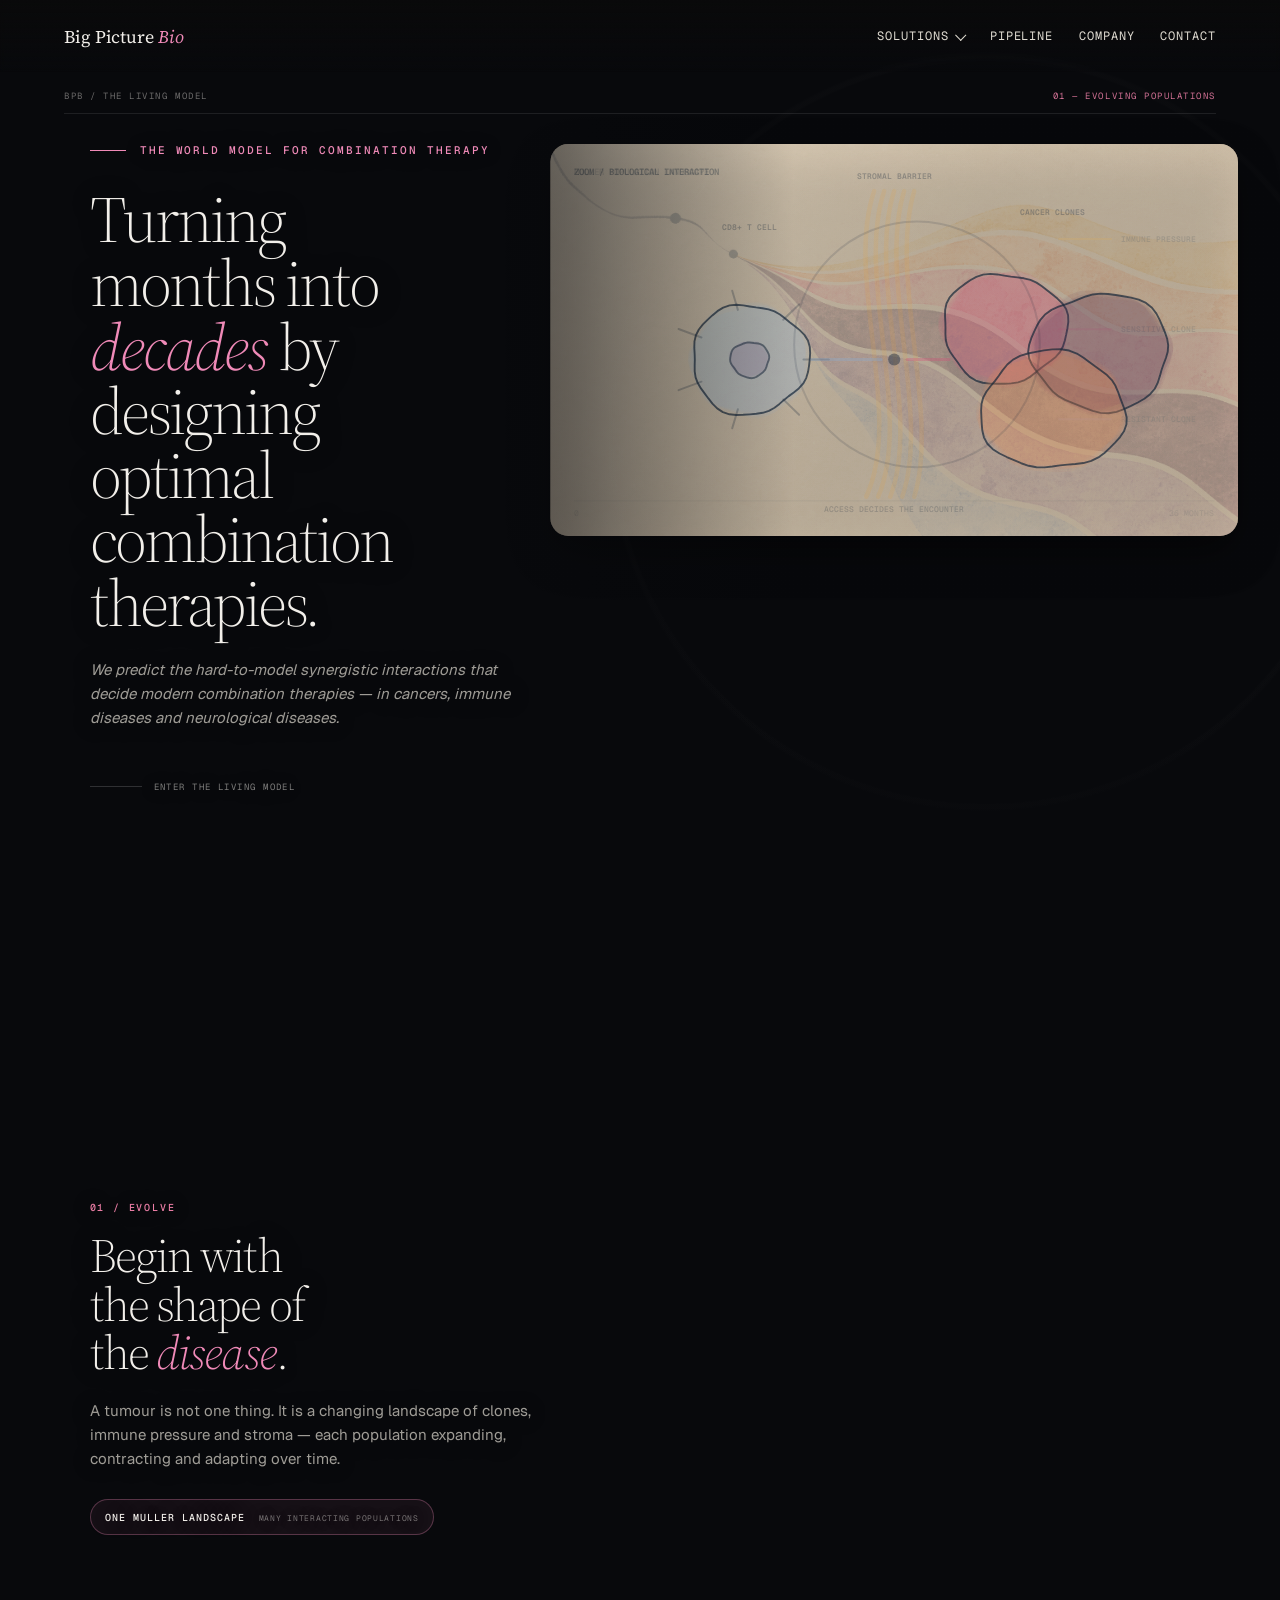
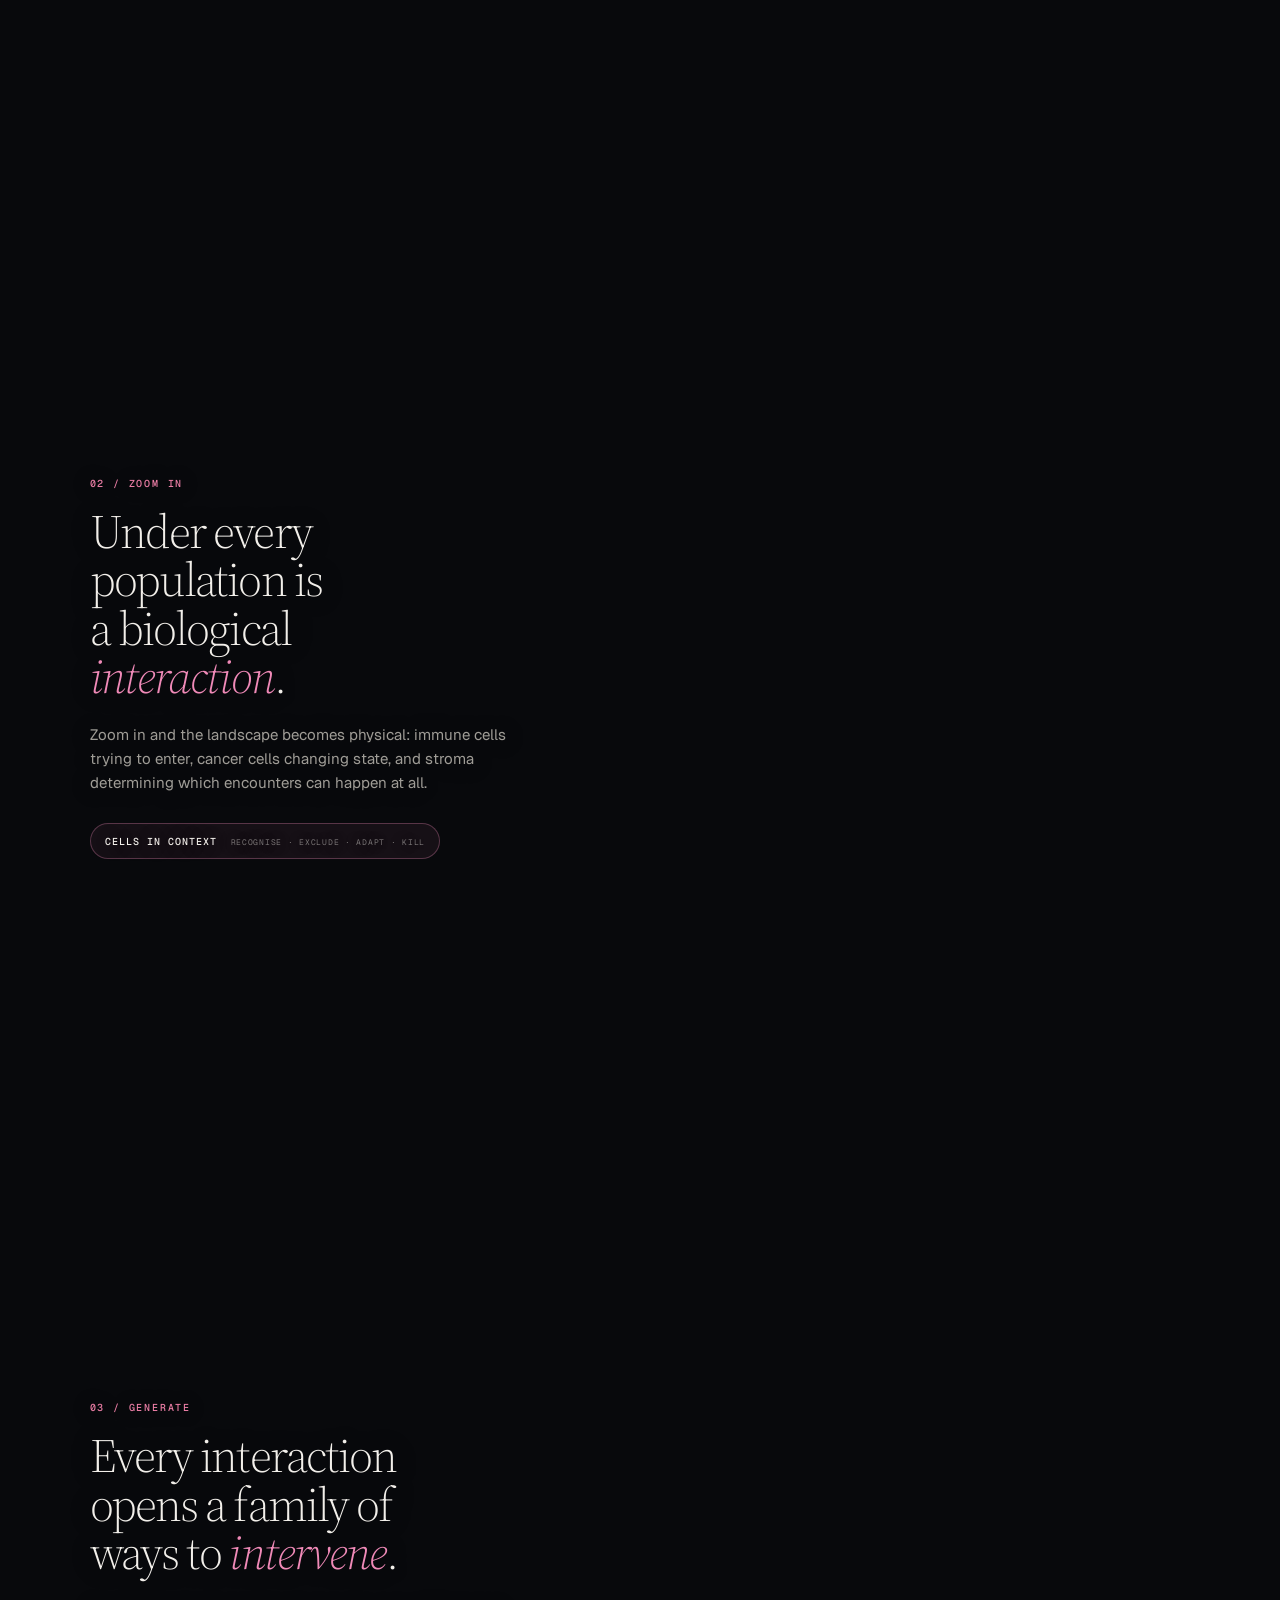
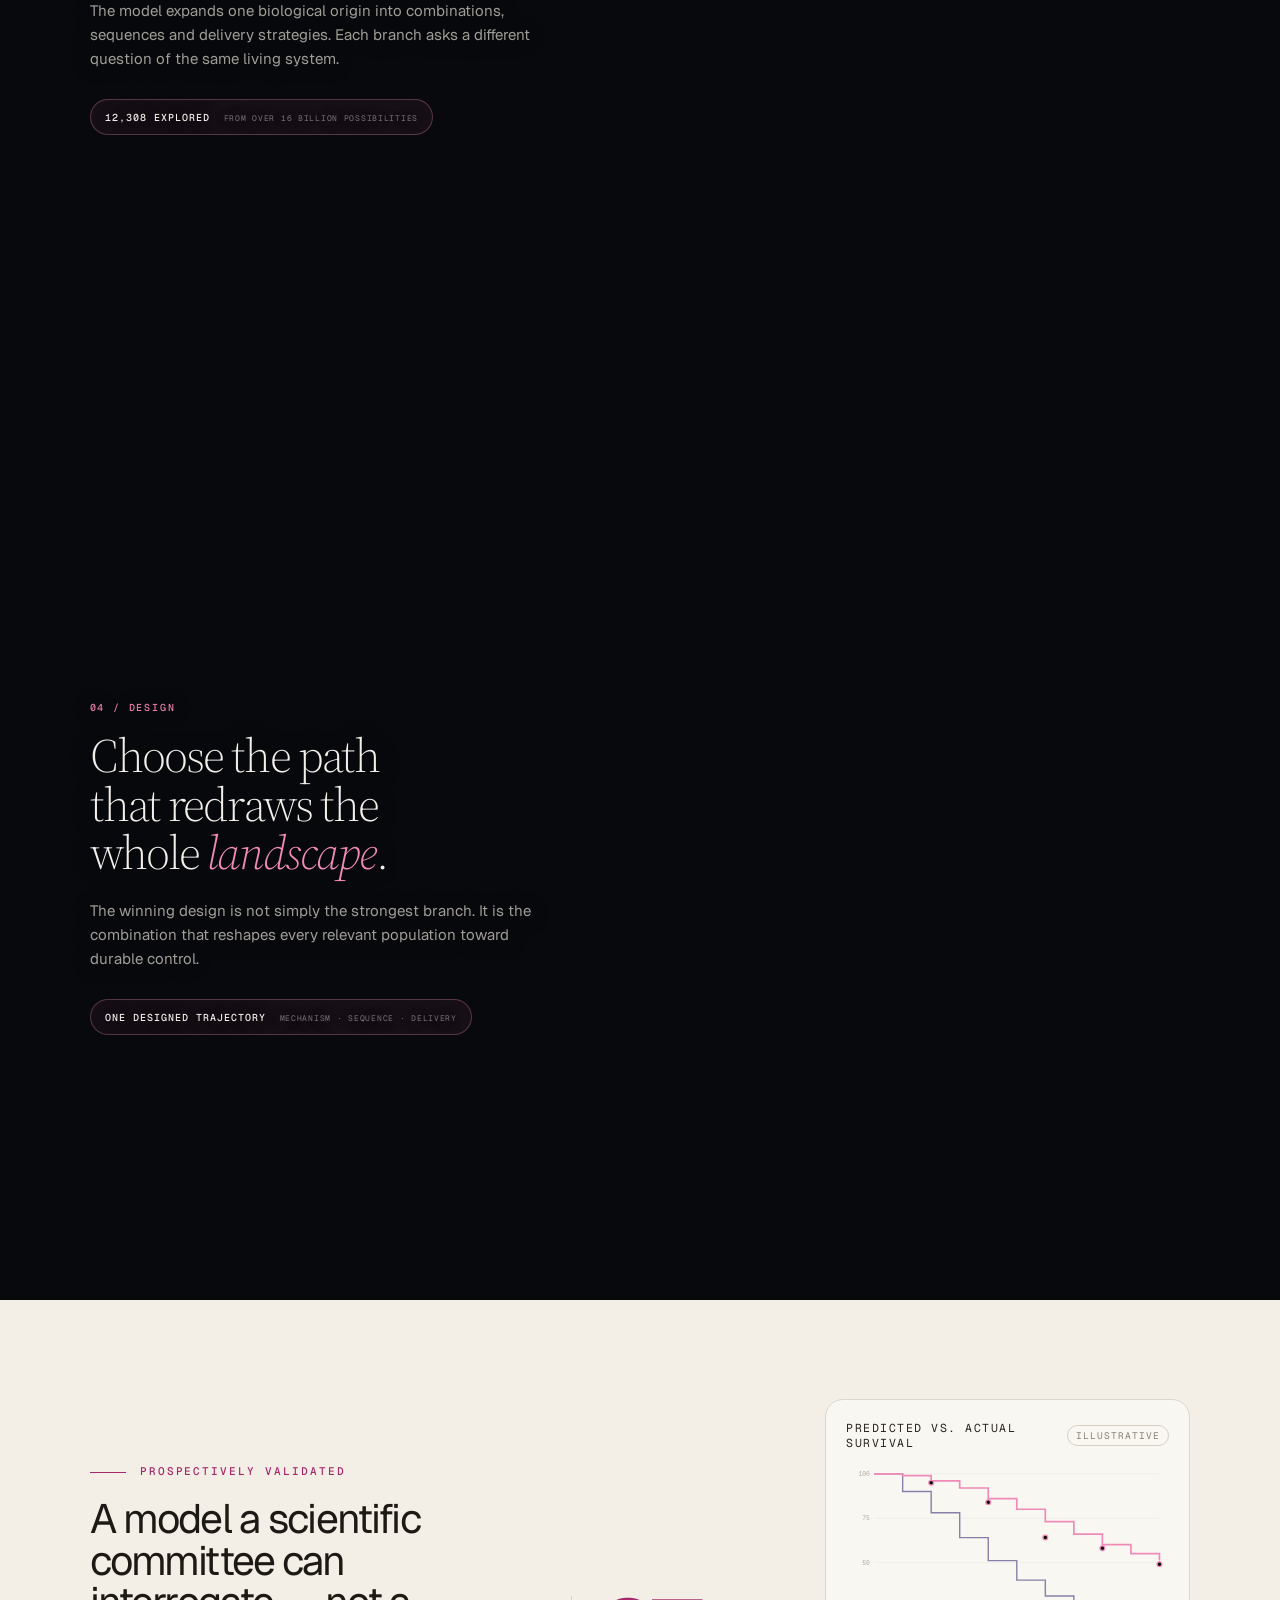
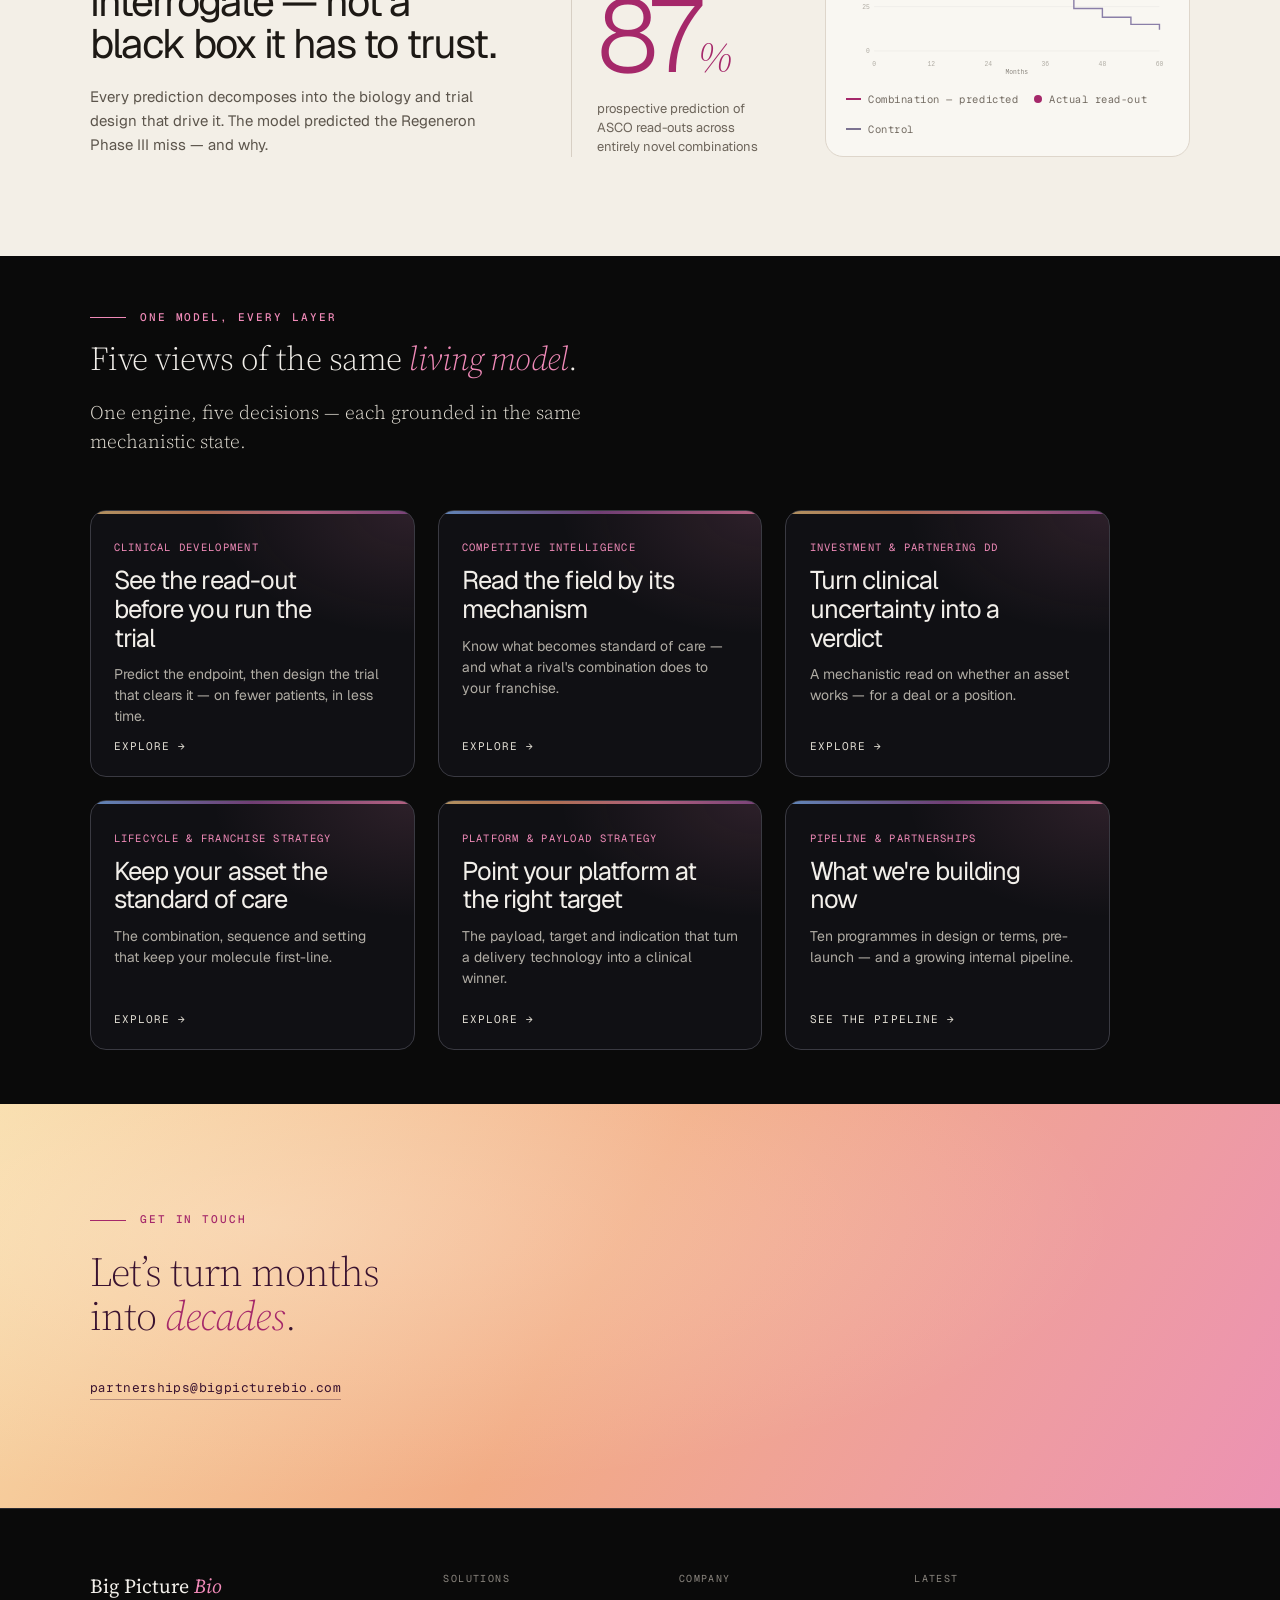
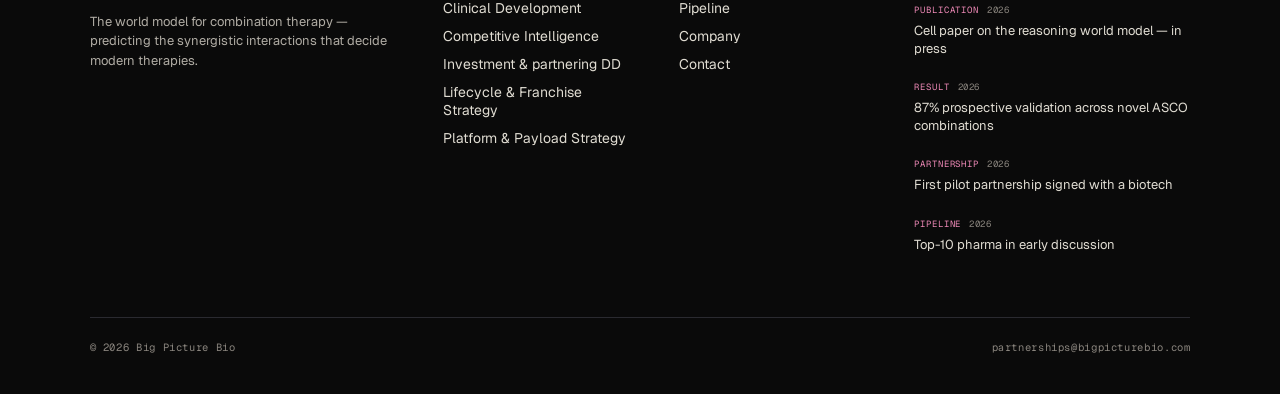
==== index.html @ deff273e "Reframe homepage as illustrated Muller folio" ====
<!DOCTYPE html>
<html lang="en">
<head>
<meta charset="utf-8">
<meta name="viewport" content="width=device-width, initial-scale=1">
<title>Big Picture Bio — The world model for combination therapy</title>
<meta name="description" content="Big Picture Bio predicts the hard-to-model synergistic interactions that decide modern combination therapies — in cancers, immune diseases and neurological diseases.">
<link rel="icon" href="/img/favicon-48.png" sizes="48x48">
<link rel="preconnect" href="https://fonts.googleapis.com">
<link rel="preconnect" href="https://fonts.gstatic.com" crossorigin>
<link href="https://fonts.googleapis.com/css2?family=Geist:wght@300..700&amp;family=Geist+Mono:wght@400..600&amp;family=Source+Serif+4:ital,opsz,wght@0,8..60,300..700;1,8..60,300..700&amp;display=swap" rel="stylesheet">
<link rel="stylesheet" href="/assets/site.css">
</head>
<body class="home-page">
<div id="site-nav"></div>

<!-- ============ THE LIVING MODEL — one continuous scroll sequence ============ -->
<main>
  <section class="model-story" id="model-story" aria-label="How the Big Picture Bio model designs a combination therapy">
    <div class="model-stage">
      <div class="model-visual">
        <canvas class="model-canvas" id="model-canvas" aria-hidden="true"></canvas>
        <div class="model-wash" aria-hidden="true"></div>
        <div class="model-hud" aria-hidden="true">
          <div class="model-hud-top">
            <span>BPB / THE LIVING MODEL</span>
            <span id="model-scene-label">01 — EVOLVING POPULATIONS</span>
          </div>
        </div>
      </div>

      <div class="model-copy">
        <article class="model-beat model-beat--hero is-active" data-model-scene="0">
          <div class="model-beat-inner">
            <div class="eyebrow"><span class="bar"></span>The world model for combination therapy</div>
            <h1>Turning months into <span>decades</span> by designing optimal combination therapies.</h1>
            <p>We predict the hard-to-model synergistic interactions that decide modern combination therapies — in cancers, immune diseases and neurological diseases.</p>
            <div class="model-scroll-cue"><span></span>Enter the living model</div>
          </div>
        </article>

        <article class="model-beat" data-model-scene="1">
          <div class="model-beat-inner">
            <span class="model-step">01 / Evolve</span>
            <h2>Begin with the shape of the <em>disease</em>.</h2>
            <p>A tumour is not one thing. It is a changing landscape of clones, immune pressure and stroma — each population expanding, contracting and adapting over time.</p>
            <div class="model-note"><b>One Muller landscape</b><span>Many interacting populations</span></div>
          </div>
        </article>

        <article class="model-beat" data-model-scene="2">
          <div class="model-beat-inner">
            <span class="model-step">02 / Zoom in</span>
            <h2>Under every population is a biological <em>interaction</em>.</h2>
            <p>Zoom in and the landscape becomes physical: immune cells trying to enter, cancer cells changing state, and stroma determining which encounters can happen at all.</p>
            <div class="model-note"><b>Cells in context</b><span>Recognise · exclude · adapt · kill</span></div>
          </div>
        </article>

        <article class="model-beat" data-model-scene="3">
          <div class="model-beat-inner">
            <span class="model-step">03 / Generate</span>
            <h2>Every interaction opens a family of ways to <em>intervene</em>.</h2>
            <p>The model expands one biological origin into combinations, sequences and delivery strategies. Each branch asks a different question of the same living system.</p>
            <div class="model-note"><b>12,308 explored</b><span>From over 16 billion possibilities</span></div>
          </div>
        </article>

        <article class="model-beat" data-model-scene="4">
          <div class="model-beat-inner">
            <span class="model-step">04 / Design</span>
            <h2>Choose the path that redraws the whole <em>landscape</em>.</h2>
            <p>The winning design is not simply the strongest branch. It is the combination that reshapes every relevant population toward durable control.</p>
            <div class="model-note"><b>One designed trajectory</b><span>Mechanism · sequence · delivery</span></div>
          </div>
        </article>
      </div>
    </div>
  </section>

  <!-- ============ PROOF ============ -->
  <section class="model-proof">
    <div class="model-proof-inner">
      <div class="model-proof-copy reveal">
        <div class="eyebrow"><span class="bar"></span>Prospectively validated</div>
        <h2>A model a scientific committee can interrogate — not a black box it has to trust.</h2>
        <p>Every prediction decomposes into the biology and trial design that drive it. The model predicted the Regeneron Phase III miss — and why.</p>
      </div>
      <div class="model-proof-stat reveal">
        <strong>87<span>%</span></strong>
        <p>prospective prediction of ASCO read-outs across entirely novel combinations</p>
      </div>
      <div class="model-proof-chart reveal">
        <div class="panel-head"><span class="panel-title">Predicted vs. actual survival</span><span class="panel-tag">Illustrative</span></div>
        <div data-chart="survival"></div>
        <div class="panel-legend">
          <span><i style="border-color:#A5286A"></i>Combination — predicted</span>
          <span><i class="dot" style="background:#A5286A"></i>Actual read-out</span>
          <span><i style="border-color:#7C7391"></i>Control</span>
        </div>
      </div>
    </div>
  </section>

<!-- ============ PANEL C — UNLOCKING THE STACK + SOLUTIONS (light) ============ -->
<section class="block tight model-solutions">
  <div class="wrap">
    <div class="block-head reveal">
      <div class="eyebrow"><span class="bar"></span>One model, every layer</div>
      <h2 class="head mt-s">Five views of the same <span class="accent">living model</span>.</h2>
      <p class="lead">One engine, five decisions — each grounded in the same mechanistic state.</p>
    </div>
    <div class="solutions-grid" style="margin-top:clamp(44px,6vh,72px);">
      <a class="sol-card reveal" href="/solutions/clinical-development.html">
        <span class="k">Clinical Development</span>
        <h3>See the read-out before you run the trial</h3>
        <p>Predict the endpoint, then design the trial that clears it — on fewer patients, in less time.</p>
        <span class="go">Explore</span>
      </a>
      <a class="sol-card reveal" href="/solutions/competitive-intelligence.html">
        <span class="k">Competitive Intelligence</span>
        <h3>Read the field by its mechanism</h3>
        <p>Know what becomes standard of care — and what a rival's combination does to your franchise.</p>
        <span class="go">Explore</span>
      </a>
      <a class="sol-card reveal" href="/solutions/investment-partnering-dd.html">
        <span class="k">Investment &amp; partnering DD</span>
        <h3>Turn clinical uncertainty into a verdict</h3>
        <p>A mechanistic read on whether an asset works — for a deal or a position.</p>
        <span class="go">Explore</span>
      </a>
      <a class="sol-card reveal" href="/solutions/lifecycle-franchise-strategy.html">
        <span class="k">Lifecycle &amp; Franchise Strategy</span>
        <h3>Keep your asset the standard of care</h3>
        <p>The combination, sequence and setting that keep your molecule first-line.</p>
        <span class="go">Explore</span>
      </a>
      <a class="sol-card reveal" href="/solutions/platform-payload-strategy.html">
        <span class="k">Platform &amp; Payload Strategy</span>
        <h3>Point your platform at the right target</h3>
        <p>The payload, target and indication that turn a delivery technology into a clinical winner.</p>
        <span class="go">Explore</span>
      </a>
      <a class="sol-card reveal" href="/pipeline.html">
        <span class="k">Pipeline &amp; partnerships</span>
        <h3>What we're building now</h3>
        <p>Ten programmes in design or terms, pre-launch — and a growing internal pipeline.</p>
        <span class="go">See the pipeline</span>
      </a>
    </div>
  </div>
</section>
</main>

<div id="site-contact"></div>
<div id="site-footer"></div>
<script src="/assets/site.js"></script>
<script src="/assets/model-story.js"></script>
</body>
</html>
---- assets/site.css ----
/* ===========================================================================
   Big Picture Bio — shared site styles
   Design language reused from the interactive-scroll-imagery build.
   Tokens + components + multi-page nav/footer + solution-page layout.
   =========================================================================== */

:root{
  --bg:#0A0A0A;
  --bg-2:#0E0C10;
  --ink:#F2EFEA;
  --ink-2:#E0DCD2;
  --muted:#B0ACA4;
  --faint:#8A857E;
  --line:#2A2A30;
  --line-2:#3A3A42;
  --accent:#F08AB8;
  --accent-2:#F19A6C;

  /* light band — pale wash drawn from the muller palette (amber → blush → mauve) */
  --light-band:linear-gradient(135deg,#F6EFE1 0%,#F3E7E2 54%,#EEDFE7 100%);
  --light-ink:#241F1B;
  --light-ink-2:#4A443C;
  --light-muted:#8A8175;
  --light-accent:#A5286A;
  --light-line:#E1D7CB;

  --serif:"Source Serif 4","Iowan Old Style",Georgia,serif;
  --sans:"Geist",-apple-system,BlinkMacSystemFont,"Segoe UI",sans-serif;
  --mono:"Geist Mono",ui-monospace,"SFMono-Regular",Menlo,monospace;

  --maxw:1200px;
}

*{ box-sizing:border-box; }
html,body{ margin:0; padding:0; background:var(--bg); }
html{ scroll-behavior:smooth; }
body{
  min-height:100vh;
  color:var(--ink);
  font-family:var(--sans);
  font-feature-settings:"ss01","cv11";
  -webkit-font-smoothing:antialiased;
  overflow-x:hidden;
}
a{ color:inherit; }
img{ max-width:100%; }

/* Page fade-in / between-page transition ---------------------------------- */
body{ opacity:0; transition:opacity .5s ease; }
body.ready{ opacity:1; }
body.leaving{ opacity:0; }

/* ---------- Shared eyebrow / type helpers ---------- */
.eyebrow{
  font-family:var(--mono);
  font-size:clamp(11px,.85vw,13px);
  letter-spacing:.18em;
  text-transform:uppercase;
  color:var(--accent);
  font-weight:500;
  line-height:1.4;
  display:flex; align-items:center; gap:14px;
  text-wrap:balance;
}
.eyebrow .bar{ width:36px; height:1px; background:var(--accent); flex:0 0 36px; }

.accent{ color:var(--accent); }
.serif{ font-family:var(--serif); }

/* ===========================================================================
   NAV  (injected by site.js into #site-nav)
   =========================================================================== */
.nav{
  position:fixed; top:0; left:0; right:0; z-index:80;
  display:flex; justify-content:space-between; align-items:center;
  padding:clamp(14px,1.8vw,22px) clamp(20px,5vw,64px);
  background:linear-gradient(180deg, rgba(10,10,10,.82) 0%, rgba(10,10,10,0) 100%);
  -webkit-backdrop-filter:blur(2px); backdrop-filter:blur(2px);
  transition:background .3s ease;
}
.nav.solid{ background:rgba(10,10,10,.92); -webkit-backdrop-filter:blur(10px); backdrop-filter:blur(10px); border-bottom:1px solid var(--line); }
.nav .wordmark{
  font-family:var(--serif); font-weight:400;
  font-size:clamp(17px,1.4vw,21px); letter-spacing:-.005em;
  white-space:nowrap; color:var(--ink); text-decoration:none;
}
.nav .wordmark em{ font-style:italic; color:var(--accent); }

.nav-links{ display:flex; align-items:center; gap:clamp(18px,2vw,34px); }
.nav-links a, .nav-item > button{
  font-family:var(--mono); font-size:12px; letter-spacing:.08em; text-transform:uppercase;
  color:var(--ink-2); text-decoration:none; background:none; border:0; cursor:pointer;
  padding:6px 0; transition:color .18s ease; white-space:nowrap;
}
.nav-links a:hover, .nav-item > button:hover, .nav-item.open > button{ color:var(--accent); }
.nav-links a.current{ color:var(--ink); border-bottom:1px solid var(--accent); }
.nav-item.current > button{ color:var(--ink); }
.nav-item.current > button .chev{ border-color:var(--accent); }

.nav-item{ position:relative; }
.nav-item > button{ display:inline-flex; align-items:center; gap:7px; }
.nav-item > button .chev{ width:8px; height:8px; border-right:1.5px solid currentColor; border-bottom:1.5px solid currentColor; transform:rotate(45deg) translateY(-1px); transition:transform .2s ease; }
.nav-item.open > button .chev{ transform:rotate(225deg) translateY(-1px); }
.nav-menu{
  position:absolute; top:calc(100% + 12px); right:0; min-width:290px;
  background:rgba(14,12,16,.97); -webkit-backdrop-filter:blur(16px); backdrop-filter:blur(16px);
  border:1px solid var(--line-2); border-radius:14px; padding:8px;
  box-shadow:0 30px 80px rgba(0,0,0,.55);
  opacity:0; visibility:hidden; transform:translateY(-6px); transition:opacity .2s ease, transform .2s ease, visibility .2s;
}
.nav-item.open .nav-menu{ opacity:1; visibility:visible; transform:translateY(0); }
.nav-menu a{
  display:block; padding:11px 14px; border-radius:9px;
  font-family:var(--sans); font-size:14px; letter-spacing:0; text-transform:none;
  color:var(--ink-2); text-decoration:none;
}
.nav-menu a small{ display:block; font-family:var(--mono); font-size:10px; letter-spacing:.06em; text-transform:uppercase; color:var(--faint); margin-top:3px; }
.nav-menu a:hover{ background:rgba(240,138,184,.10); color:var(--ink); }
.nav-menu a:hover small{ color:var(--accent); }

.nav-toggle{ display:none; }

@media (max-width:860px){
  .nav-links{
    position:fixed; inset:0 0 auto 0; top:0; flex-direction:column; align-items:flex-start; gap:6px;
    padding:88px clamp(20px,6vw,40px) 32px; background:rgba(10,10,10,.98);
    transform:translateY(-100%); transition:transform .35s ease; height:auto;
  }
  .nav.menu-open .nav-links{ transform:translateY(0); }
  .nav-links a, .nav-item > button{ font-size:15px; padding:10px 0; }
  .nav-item{ width:100%; }
  .nav-menu{ position:static; opacity:1; visibility:visible; transform:none; box-shadow:none; border:0; background:none; padding:0 0 0 12px; min-width:0; }
  .nav-item .nav-menu{ display:none; } .nav-item.open .nav-menu{ display:block; }
  .nav-toggle{
    display:inline-flex; flex-direction:column; gap:5px; background:none; border:0; cursor:pointer; z-index:90; padding:6px;
  }
  .nav-toggle span{ width:24px; height:2px; background:var(--ink); transition:transform .25s ease, opacity .2s ease; }
  .nav.menu-open .nav-toggle span:nth-child(1){ transform:translateY(7px) rotate(45deg); }
  .nav.menu-open .nav-toggle span:nth-child(2){ opacity:0; }
  .nav.menu-open .nav-toggle span:nth-child(3){ transform:translateY(-7px) rotate(-45deg); }
}

/* ===========================================================================
   HERO  (solution / inner-page cinematic hero — short, ~88vh)
   =========================================================================== */
.hero{ position:relative; min-height:min(88vh,760px); display:flex; overflow:hidden; background:#160f1c; }
.hero-bg{ position:absolute; inset:0; z-index:0; }
.hero-bg img{ width:100%; height:100%; object-fit:cover; display:block; }
.hero-muller{ position:absolute; inset:0; }
.hero-muller svg{ width:100%; height:100%; }
.hero-scrim{
  position:absolute; inset:0; z-index:1; pointer-events:none;
  background:
    linear-gradient(90deg, rgba(10,10,10,.86) 0%, rgba(10,10,10,.5) 34%, rgba(10,10,10,.05) 66%),
    linear-gradient(0deg, rgba(10,10,10,.72) 0%, rgba(10,10,10,0) 44%);
}
.hero-inner{
  position:relative; z-index:2; align-self:flex-end;
  padding:clamp(96px,14vh,150px) clamp(24px,7vw,120px) clamp(48px,8vh,88px);
  width:min(720px,92vw);
}
.hero h1{
  font-family:var(--serif); font-weight:300;
  font-size:clamp(30px,4.2vw,56px); line-height:1.04; letter-spacing:-.022em;
  margin:clamp(16px,2vw,24px) 0 0; color:var(--ink); text-wrap:balance;
}
.hero h1 .italic{ font-style:italic; color:var(--accent); }
.hero .sub{
  font-family:var(--serif); font-weight:300; font-style:italic;
  font-size:clamp(17px,1.6vw,23px); line-height:1.38; color:var(--ink-2);
  margin:clamp(18px,2.2vw,26px) 0 0; max-width:52ch; text-wrap:pretty;
}
.hero .statline{ margin-top:clamp(22px,3vw,34px); }

/* ===========================================================================
   PAGE BODY LAYOUT
   =========================================================================== */
.wrap{ max-width:var(--maxw); margin:0 auto 0 0; padding:0 clamp(24px,7vw,120px); }
.block{ padding:clamp(56px,9vh,120px) 0; position:relative; }
.block.tight{ padding:clamp(36px,6vh,72px) 0; }
.block-head{ max-width:60ch; }
.block-head .eyebrow{ margin-bottom:16px; }
h2.head{
  font-family:var(--serif); font-weight:300;
  font-size:clamp(23px,2.6vw,36px); line-height:1.1; letter-spacing:-.015em;
  margin:0; color:var(--ink); text-wrap:balance;
}
h2.head .accent{ font-style:italic; }
.lead{
  font-family:var(--serif); font-weight:300;
  font-size:clamp(17px,1.5vw,22px); line-height:1.5; color:var(--ink-2);
  margin:clamp(14px,1.6vw,22px) 0 0; max-width:56ch; text-wrap:pretty;
}
.lead .hl{ color:var(--ink); font-style:italic; }
p.body{ font-family:var(--sans); font-size:clamp(15px,1.1vw,17px); line-height:1.6; color:var(--ink-2); max-width:56ch; margin:16px 0 0; }
.footnote{ font-family:var(--sans); font-size:12.5px; line-height:1.5; color:var(--faint); margin-top:18px; max-width:60ch; }

/* two-column content row: text + exhibit */
.row{ display:grid; grid-template-columns:1fr 1fr; gap:clamp(32px,5vw,80px); align-items:center; }
.row.align-top{ align-items:start; }
.row.narrow-text{ grid-template-columns:1.3fr .7fr; }
.row > .col-text{ min-width:0; }
.row > .col-exhibit{ min-width:0; }
@media (max-width:900px){ .row{ grid-template-columns:1fr; gap:36px; } .row.reverse .col-exhibit{ order:-1; } }

/* deliverables list */
.deliverables{ list-style:none; margin:clamp(20px,2.4vw,30px) 0 0; padding:0; display:grid; gap:14px; }
.deliverables li{
  position:relative; padding-left:30px;
  font-family:var(--sans); font-size:clamp(15px,1.1vw,17px); line-height:1.5; color:var(--ink-2);
}
.deliverables li::before{
  content:""; position:absolute; left:0; top:.5em; width:12px; height:7px;
  border-left:2px solid var(--accent); border-bottom:2px solid var(--accent);
  transform:rotate(-45deg); transform-origin:center;
}
.deliverables li b{ color:var(--ink); font-weight:600; }

/* audience lanes (two-block split, e.g. Investment & partnering DD) */
.lanes{ display:grid; grid-template-columns:1fr 1fr; gap:clamp(20px,2.4vw,32px); margin-top:clamp(24px,3vw,40px); }
@media (max-width:820px){ .lanes{ grid-template-columns:1fr; } }
.lane{
  border:1px solid var(--line-2); border-radius:16px; padding:clamp(20px,2vw,28px);
  background:linear-gradient(180deg, rgba(255,255,255,.02), rgba(255,255,255,0));
}
.lane h3{ font-family:var(--serif); font-weight:400; font-size:clamp(19px,1.6vw,24px); margin:0 0 4px; color:var(--ink); }
.lane .who{ font-family:var(--mono); font-size:10.5px; letter-spacing:.1em; text-transform:uppercase; color:var(--accent); margin:0 0 12px; }
.lane p{ font-family:var(--sans); font-size:14.5px; line-height:1.55; color:var(--ink-2); margin:0; }

/* KPI band */
.kpis{ display:flex; flex-wrap:wrap; gap:clamp(24px,4vw,64px); }
.statline{ display:flex; align-items:baseline; gap:16px; }
.statline .n{ font-family:var(--serif); font-weight:300; font-size:clamp(44px,6vw,86px); line-height:.82; color:var(--accent); letter-spacing:-.03em; }
.statline .l{ font-family:var(--sans); font-size:clamp(13px,1vw,15px); line-height:1.35; color:var(--ink-2); max-width:22ch; }
.kpi{ display:flex; flex-direction:column; gap:8px; }
.kpi .k{ font-family:var(--serif); font-weight:300; font-size:clamp(30px,3.4vw,46px); line-height:1; color:var(--ink); letter-spacing:-.02em; }
.kpi .k .accent{ color:var(--accent); }
.kpi .d{ font-family:var(--mono); font-size:10.5px; letter-spacing:.12em; text-transform:uppercase; color:var(--muted); }

/* role chips */
.roles{ display:flex; flex-wrap:wrap; gap:10px; margin-top:24px; }
.roles span{
  font-family:var(--mono); font-size:11px; letter-spacing:.06em;
  color:var(--ink-2); border:1px solid var(--line-2); border-radius:999px; padding:8px 14px;
}

/* ===========================================================================
   PANELS / EXHIBITS  (glass card + chart)
   =========================================================================== */
.panel{
  background:rgba(14,12,16,.62); -webkit-backdrop-filter:blur(16px) saturate(1.1); backdrop-filter:blur(16px) saturate(1.1);
  border:1px solid rgba(255,255,255,.12); border-radius:18px; padding:clamp(16px,1.6vw,24px);
  box-shadow:0 30px 80px rgba(0,0,0,.5);
}
.panel-head{ display:flex; justify-content:space-between; align-items:center; gap:12px; margin-bottom:14px; }
.panel-title{ font-family:var(--mono); font-size:clamp(11px,.9vw,12.5px); letter-spacing:.13em; text-transform:uppercase; color:var(--ink); }
.panel-tag{ font-family:var(--mono); font-size:9.5px; letter-spacing:.11em; text-transform:uppercase; color:var(--muted); border:1px solid var(--line-2); border-radius:999px; padding:3px 8px; white-space:nowrap; }
.panel svg{ width:100%; height:auto; display:block; }
.panel-legend{ display:flex; gap:16px; flex-wrap:wrap; margin-top:12px; font-family:var(--mono); font-size:10.5px; letter-spacing:.05em; color:var(--muted); }
.panel-legend span{ display:inline-flex; align-items:center; gap:7px; }
.panel-legend i{ width:15px; height:0; border-top-width:2px; border-top-style:solid; display:inline-block; }
.panel-legend i.dot{ width:8px; height:8px; border:0; border-radius:50%; }
.panel-note{ margin-top:10px; font-family:var(--sans); font-size:11.5px; line-height:1.4; color:var(--muted); }

/* Report "paper" excerpt (the worked-example centrepiece) */
.report{ position:relative; overflow:hidden; background:#F3EFE6; color:#241F1B; border-radius:12px; padding:22px 26px 30px; box-shadow:0 34px 90px rgba(0,0,0,.6); }
.report-top{ display:flex; justify-content:space-between; gap:10px; font-family:var(--mono); font-size:9.5px; letter-spacing:.1em; text-transform:uppercase; color:#8A8175; border-bottom:1px solid #DAD3C6; padding-bottom:10px; }
.report h4{ font-family:var(--serif); font-weight:600; font-size:clamp(14px,1.15vw,16px); margin:15px 0 10px; color:#1D1915; letter-spacing:-.01em; }
.report p{ font-family:var(--serif); font-weight:400; font-size:clamp(12px,1vw,13.5px); line-height:1.62; color:#3A342C; margin:0 0 10px; }
.report .hl{ background:rgba(200,92,142,.22); box-shadow:0 0 0 1px rgba(200,92,142,.18); padding:0 2px; }
.report .callout{ margin-top:12px; border-left:3px solid #C85C8E; background:#ECE5D8; padding:10px 13px; font-family:var(--mono); font-size:11px; line-height:1.45; color:#4A2036; }

/* pipeline mini-diagram (bars) */
.pipe{ display:flex; flex-direction:column; gap:14px; }
.pipe-row{ display:grid; grid-template-columns:120px 1fr; align-items:center; gap:12px; }
.pipe-label{ font-family:var(--sans); font-size:13px; color:var(--ink); }
.pipe-label small{ display:block; font-family:var(--mono); font-size:9px; letter-spacing:.12em; text-transform:uppercase; color:var(--muted); margin-top:2px; }
.pipe-track{ position:relative; height:8px; border-radius:999px; background:rgba(255,255,255,.08); overflow:hidden; }
.pipe-fill{ position:absolute; left:0; top:0; bottom:0; border-radius:999px; background:linear-gradient(90deg,var(--accent-2),var(--accent)); }

/* ===========================================================================
   HOME — journey + solution overview cards
   =========================================================================== */
.solutions-grid{ display:grid; grid-template-columns:repeat(3,1fr); gap:clamp(16px,1.8vw,24px); margin-top:clamp(36px,5vh,60px); }
@media (max-width:940px){ .solutions-grid{ grid-template-columns:1fr 1fr; } }
@media (max-width:620px){ .solutions-grid{ grid-template-columns:1fr; } }
.sol-card{
  display:flex; flex-direction:column; gap:12px; text-decoration:none;
  border:1px solid var(--line-2); border-radius:16px; padding:clamp(20px,1.8vw,26px);
  background:linear-gradient(180deg, rgba(255,255,255,.025), rgba(255,255,255,0));
  transition:border-color .2s ease, transform .2s ease, background .2s ease;
}
.sol-card:hover{ border-color:var(--accent); transform:translateY(-3px); background:rgba(240,138,184,.05); }
.sol-card .k{ font-family:var(--mono); font-size:10.5px; letter-spacing:.12em; text-transform:uppercase; color:var(--accent); }
.sol-card h3{ font-family:var(--serif); font-weight:400; font-size:clamp(19px,1.7vw,24px); line-height:1.12; margin:0; color:var(--ink); }
.sol-card p{ font-family:var(--sans); font-size:14px; line-height:1.5; color:var(--muted); margin:0; }
.sol-card .go{ margin-top:auto; font-family:var(--mono); font-size:11px; letter-spacing:.1em; text-transform:uppercase; color:var(--ink-2); display:inline-flex; align-items:center; gap:8px; }
.sol-card:hover .go{ color:var(--accent); }
.sol-card .go::after{ content:"→"; }

/* ===========================================================================
   FULL-BLEED SCRIM SECTION (texture between blocks + team/company)
   =========================================================================== */
.section{ position:relative; padding:clamp(72px,12vh,150px) clamp(24px,7vw,120px); overflow:hidden; }
.section-bg{ position:absolute; inset:0; z-index:0; }
.section-bg img{ width:100%; height:100%; object-fit:cover; display:block; filter:brightness(.42) saturate(1.05); }
.section-bg::after{ content:""; position:absolute; inset:0; background:linear-gradient(180deg, rgba(10,10,10,.78) 0%, rgba(10,10,10,.66) 45%, rgba(10,10,10,.82) 100%); }
.section > *:not(.section-bg){ position:relative; z-index:1; }
.section-inner{ max-width:var(--maxw); margin:0 auto 0 0; }
.section-head{ max-width:760px; margin:0 0 clamp(40px,6vh,64px); text-align:left; }
.section-head .eyebrow{ justify-content:flex-start; margin-bottom:18px; }
.section-head h2{ font-family:var(--serif); font-weight:300; font-size:clamp(23px,2.6vw,36px); line-height:1.1; letter-spacing:-.015em; margin:0; color:var(--ink); text-wrap:balance; }
.section-head p{ font-family:var(--serif); font-weight:300; font-size:clamp(16px,1.4vw,20px); line-height:1.5; color:var(--ink-2); margin:16px 0 0; max-width:60ch; }

/* ===========================================================================
   PROBLEM  (light section — customer problem, above "the decision")
   =========================================================================== */
.problem{ background:var(--light-band); color:var(--light-ink); padding:clamp(52px,9vh,104px) clamp(24px,7vw,120px); }
.problem-inner{ max-width:var(--maxw); margin:0 auto 0 0; }
.problem .eyebrow{ color:var(--light-accent); }
.problem .eyebrow .bar{ background:var(--light-accent); }
.problem-head{ font-family:var(--serif); font-weight:300; font-size:clamp(22px,2.6vw,34px); line-height:1.14; letter-spacing:-.015em; color:#1D1915; margin:16px 0 0; max-width:26ch; text-wrap:balance; }
.problem-head .accent{ font-style:italic; color:#A5286A; }
.problem-lead{ font-family:var(--serif); font-weight:400; font-size:clamp(16px,1.4vw,20px); line-height:1.5; color:#3A342C; margin:16px 0 0; max-width:60ch; text-wrap:pretty; }
.problem-points{ display:grid; grid-template-columns:repeat(3,1fr); gap:clamp(20px,3vw,44px); margin-top:clamp(30px,4.5vh,52px); }
@media (max-width:760px){ .problem-points{ grid-template-columns:1fr; gap:22px; } }
.ppoint .pn{ font-family:var(--mono); font-size:11px; letter-spacing:.16em; color:#A5286A; }
.ppoint p{ font-family:var(--sans); font-size:14.5px; line-height:1.55; color:#3A342C; margin:10px 0 0; border-top:1px solid #D8D0C2; padding-top:14px; }
.ppoint p b{ color:#1D1915; font-weight:600; }
.problem-for{ font-family:var(--mono); font-size:11px; letter-spacing:.08em; text-transform:uppercase; color:var(--light-muted); margin:clamp(30px,4.5vh,48px) 0 0; }
.problem-for b{ color:#5A5248; font-weight:500; }

/* ---------------------------------------------------------------------------
   .lightband — generic light section for alternating rhythm (reuses standard
   components; overrides their colours for dark-on-light). Same wash as .problem.
   --------------------------------------------------------------------------- */
.lightband{ background:var(--light-band); color:var(--light-ink); }
.lightband .eyebrow{ color:var(--light-accent); }
.lightband .eyebrow .bar{ background:var(--light-accent); }
.lightband h2.head, .lightband .section-head h2{ color:var(--light-ink); }
.lightband h2.head .accent, .lightband .section-head h2 .accent{ color:var(--light-accent); }
.lightband .lead{ color:var(--light-ink-2); }
.lightband p.body{ color:var(--light-ink-2); }
/* solution cards on a light band */
.lightband .sol-card{ background:rgba(255,255,255,.5); border-color:rgba(70,50,30,.14); }
.lightband .sol-card:hover{ background:rgba(255,255,255,.8); border-color:var(--light-accent); transform:translateY(-3px); }
.lightband .sol-card .k{ color:var(--light-accent); }
.lightband .sol-card h3{ color:var(--light-ink); }
.lightband .sol-card p{ color:#6A6258; }
.lightband .sol-card .go{ color:var(--light-ink-2); }
.lightband .sol-card:hover .go{ color:var(--light-accent); }
.problem .statline .n, .lightband .statline .n{ color:var(--light-accent); }
.problem .statline .l, .lightband .statline .l{ color:var(--light-ink-2); }
.problem .deliverables li, .lightband .deliverables li{ color:var(--light-ink-2); }
.problem .deliverables li b, .lightband .deliverables li b{ color:var(--light-ink); }
.problem .deliverables li::before, .lightband .deliverables li::before{ border-color:var(--light-accent); }
.problem .body, .lightband p.body{ color:var(--light-ink-2); }
.problem .footnote, .lightband .footnote{ font-family:var(--sans); font-size:12.5px; line-height:1.5; color:var(--light-muted); margin-top:18px; max-width:60ch; }

/* ===========================================================================
   LEAD MAGNET  (email capture)
   =========================================================================== */
.leadmag{ position:relative; }
.leadmag .lm-card{
  background:rgba(14,12,16,.6); -webkit-backdrop-filter:blur(16px); backdrop-filter:blur(16px);
  border:1px solid var(--line-2); border-radius:20px; padding:clamp(26px,3.2vw,44px);
  display:grid; grid-template-columns:1.1fr 1fr; gap:clamp(28px,4vw,56px); align-items:center;
}
@media (max-width:820px){ .leadmag .lm-card{ grid-template-columns:1fr; gap:28px; } }
.leadmag .lm-eyebrow{ font-family:var(--mono); font-size:11px; letter-spacing:.16em; text-transform:uppercase; color:var(--accent); }
.leadmag h2{ font-family:var(--serif); font-weight:300; font-size:clamp(21px,2.2vw,30px); line-height:1.14; letter-spacing:-.015em; margin:12px 0 0; color:var(--ink); text-wrap:balance; }
.leadmag p{ font-family:var(--sans); font-size:14.5px; line-height:1.55; color:var(--ink-2); margin:14px 0 0; max-width:44ch; }
.leadmag form{ display:grid; gap:12px; }
.leadmag label{ font-family:var(--mono); font-size:10px; letter-spacing:.12em; text-transform:uppercase; color:var(--muted); }
.leadmag input, .leadmag textarea{
  width:100%; font-family:var(--sans); font-size:15px; color:var(--ink);
  background:rgba(255,255,255,.04); border:1px solid var(--line-2); border-radius:11px; padding:13px 15px;
  transition:border-color .2s ease;
}
.leadmag input::placeholder, .leadmag textarea::placeholder{ color:var(--faint); }
.leadmag input:focus, .leadmag textarea:focus{ outline:none; border-color:var(--accent); }
.leadmag textarea{ min-height:92px; resize:vertical; }
.leadmag .submit{
  display:inline-flex; align-items:center; justify-content:center; gap:9px; cursor:pointer;
  font-family:var(--mono); font-size:12px; letter-spacing:.12em; text-transform:uppercase; color:#2A1020;
  background:linear-gradient(120deg,var(--accent-2),var(--accent)); border:0; border-radius:999px; padding:14px 22px;
  transition:filter .2s ease, transform .15s ease;
}
.leadmag .submit:hover{ filter:brightness(1.06); transform:translateY(-1px); }
.leadmag .consent{ font-family:var(--sans); font-size:11.5px; line-height:1.4; color:var(--faint); margin-top:2px; }
.leadmag .consent a{ color:var(--muted); }
.leadmag .lm-done{ font-family:var(--serif); font-style:italic; font-size:18px; color:var(--ink-2); }

/* Light variant — lead magnet as an alternating light band */
.leadmag.on-light{ background:var(--light-band); }
.leadmag.on-light .lm-card{ background:rgba(255,255,255,.6); border-color:rgba(70,50,30,.14); box-shadow:0 30px 80px rgba(90,60,40,.14); -webkit-backdrop-filter:none; backdrop-filter:none; }
.leadmag.on-light .lm-eyebrow{ color:var(--light-accent); }
.leadmag.on-light h2{ color:var(--light-ink); }
.leadmag.on-light p{ color:var(--light-ink-2); }
.leadmag.on-light label{ color:var(--light-muted); }
.leadmag.on-light input, .leadmag.on-light textarea{ background:#fff; border-color:var(--light-line); color:var(--light-ink); }
.leadmag.on-light input::placeholder, .leadmag.on-light textarea::placeholder{ color:#B4ADA1; }
.leadmag.on-light input:focus, .leadmag.on-light textarea:focus{ border-color:var(--light-accent); }
.leadmag.on-light .consent{ color:var(--light-muted); }
.leadmag.on-light .consent a{ color:#6A6258; }
.leadmag.on-light .lm-done{ color:var(--light-ink-2); }

/* ===========================================================================
   TEAM / ADVISORS  (Company page)
   =========================================================================== */
.team-grid{ max-width:900px; margin:0 auto; display:grid; grid-template-columns:repeat(2,1fr); gap:clamp(24px,4vw,56px); }
@media (max-width:620px){ .team-grid{ grid-template-columns:1fr; } }
.member{ text-align:center; }
.member-avatar{ width:clamp(120px,14vw,168px); height:clamp(120px,14vw,168px); margin:0 auto 20px; border-radius:50%; overflow:hidden; border:1px solid var(--line-2); }
.member-avatar img{ width:100%; height:100%; object-fit:cover; filter:grayscale(.15); }
.member-name{ font-family:var(--serif); font-weight:400; font-size:clamp(19px,1.7vw,24px); color:var(--ink); margin:0; }
.member-role{ font-family:var(--mono); font-size:clamp(10px,.85vw,12px); letter-spacing:.14em; text-transform:uppercase; color:var(--accent); margin:7px 0 12px; }
.member-bio{ font-family:var(--sans); font-size:clamp(13px,1.05vw,15px); line-height:1.55; color:var(--ink-2); max-width:34ch; margin:0 auto; }

.advisors{ max-width:860px; margin:clamp(48px,7vh,80px) auto 0; }
.advisors-label{ text-align:center; font-family:var(--mono); font-size:11px; letter-spacing:.18em; text-transform:uppercase; color:var(--muted); margin-bottom:28px; }
.advisor-grid{ display:grid; grid-template-columns:repeat(2,1fr); gap:clamp(20px,3vw,40px); }
@media (max-width:620px){ .advisor-grid{ grid-template-columns:1fr; } }
.advisor{ display:flex; align-items:center; gap:16px; }
.advisor-avatar{ flex:0 0 auto; width:64px; height:64px; border-radius:50%; overflow:hidden; border:1px solid var(--line-2); }
.advisor-avatar img{ width:100%; height:100%; object-fit:cover; filter:grayscale(.2); }
.advisor-name{ font-family:var(--serif); font-weight:400; font-size:17px; color:var(--ink); margin:0; }
.advisor-bio{ font-family:var(--sans); font-size:12.5px; line-height:1.5; color:var(--ink-2); margin:5px 0 0; }

/* ===========================================================================
   PIPELINE TABLE
   =========================================================================== */
.ptable{ width:100%; border-collapse:collapse; margin-top:clamp(28px,4vh,44px); }
.ptable th{ text-align:left; font-family:var(--mono); font-size:10.5px; letter-spacing:.14em; text-transform:uppercase; color:var(--muted); font-weight:400; padding:0 16px 12px 0; border-bottom:1px solid var(--line-2); }
.ptable td{ padding:15px 16px 15px 0; border-bottom:1px solid var(--line); vertical-align:middle; }
.ptable .partner{ font-family:var(--mono); font-size:13px; color:var(--ink); white-space:nowrap; }
.ptable .partner.internal{ color:var(--accent); }
.ptable .ind{ font-family:var(--serif); font-size:clamp(15px,1.2vw,18px); color:var(--ink); }
.ptable .ind.tbd{ font-style:italic; color:var(--muted); }
.ptable .appr{ font-family:var(--sans); font-size:13.5px; color:var(--ink-2); }
.ptable .appr.tbd{ font-style:italic; color:var(--muted); }
.ptable td.stage{ text-align:right; white-space:nowrap; }
.stage-tag{ font-family:var(--mono); font-size:9.5px; letter-spacing:.1em; text-transform:uppercase; border:1px solid var(--line-2); border-radius:999px; padding:4px 10px; color:var(--muted); }
.stage-tag.design{ color:#F2B5D2; border-color:rgba(240,138,184,.5); background:rgba(240,138,184,.10); }
.stage-tag.scoping{ color:var(--accent); border-color:var(--accent); }
@media (max-width:720px){
  .ptable, .ptable tbody, .ptable tr, .ptable td{ display:block; width:100%; }
  .ptable thead{ display:none; }
  .ptable tr{ border-bottom:1px solid var(--line-2); padding:14px 0; }
  .ptable td{ border:0; padding:2px 0; }
  .ptable td.stage{ text-align:left; margin-top:6px; }
}

/* ===========================================================================
   CONTACT (warm gradient) + FOOTER
   =========================================================================== */
.contact{ position:relative; text-align:left; padding:clamp(72px,12vh,150px) clamp(24px,7vw,120px); overflow:hidden;
  background:linear-gradient(120deg,#F8DBA6 0%,#F2AC85 46%,#EC92B3 100%); }
.contact::after{ content:""; position:absolute; inset:0; z-index:0; background:radial-gradient(120% 120% at 20% 30%, rgba(255,246,231,.34) 0%, rgba(255,246,231,0) 56%); pointer-events:none; }
.contact > *{ position:relative; z-index:1; }
.contact-inner{ max-width:var(--maxw); margin:0 auto 0 0; }
.contact .eyebrow{ justify-content:flex-start; margin-bottom:22px; color:#A5286A; }
.contact .eyebrow .bar{ background:#A5286A; }
.contact h2{ font-family:var(--serif); font-weight:300; font-size:clamp(26px,3.2vw,44px); line-height:1.08; letter-spacing:-.02em; color:#3A1330; margin:0; max-width:18ch; text-wrap:balance; }
.contact h2 .accent{ font-style:italic; color:#A5286A; }
.contact-emails{ display:flex; flex-wrap:wrap; gap:14px 40px; justify-content:flex-start; margin-top:clamp(30px,4.5vh,48px); }
.contact-emails a{ font-family:var(--mono); font-size:clamp(12px,1vw,15px); letter-spacing:.03em; color:#3A1330; text-decoration:none; border-bottom:1px solid rgba(58,19,48,.35); padding-bottom:3px; transition:color .2s, border-color .2s; }
.contact-emails a:hover{ color:#A5286A; border-color:#A5286A; }

.footer{ background:var(--bg); border-top:1px solid var(--line); padding:clamp(48px,7vh,80px) clamp(24px,7vw,120px) 40px; }
.footer-inner{ max-width:var(--maxw); margin:0 auto 0 0; display:grid; grid-template-columns:1.15fr .7fr .7fr 1.05fr; gap:clamp(28px,4vw,56px); }
@media (max-width:980px){ .footer-inner{ grid-template-columns:1fr 1fr; } }
@media (max-width:480px){ .footer-inner{ grid-template-columns:1fr; } }
.footer .fm{ font-family:var(--serif); font-size:20px; color:var(--ink); }
.footer .fm em{ font-style:italic; color:var(--accent); }
.footer .ftag{ font-family:var(--sans); font-size:13px; line-height:1.5; color:var(--muted); margin:12px 0 0; max-width:34ch; }
.footer .fcol h4{ font-family:var(--mono); font-size:10px; letter-spacing:.14em; text-transform:uppercase; color:var(--faint); margin:0 0 14px; font-weight:400; }
.footer .fcol a{ display:block; font-family:var(--sans); font-size:14px; color:var(--ink-2); text-decoration:none; margin-bottom:10px; }
.footer .fcol a:hover{ color:var(--accent); }
.footer .flatest a{ display:block; margin-bottom:16px; padding-bottom:2px; }
.footer .flatest .tag{ font-family:var(--mono); font-size:9px; letter-spacing:.1em; text-transform:uppercase; color:var(--accent); }
.footer .flatest .date{ font-family:var(--mono); font-size:9px; letter-spacing:.06em; color:var(--faint); margin-left:8px; }
.footer .flatest .t{ display:block; font-family:var(--sans); font-size:13px; line-height:1.4; color:var(--ink-2); margin-top:5px; }
.footer .flatest a:hover .t{ color:var(--accent); }
.footer-base{ max-width:var(--maxw); margin:clamp(36px,5vh,56px) auto 0 0; padding-top:22px; border-top:1px solid var(--line); display:flex; justify-content:space-between; gap:16px; flex-wrap:wrap; font-family:var(--mono); font-size:10.5px; letter-spacing:.06em; color:var(--faint); }

/* ---------- reveal on scroll ---------- */
.reveal{ opacity:0; transform:translateY(22px); transition:opacity .7s ease, transform .7s ease; }
.reveal.in{ opacity:1; transform:none; }
@media (prefers-reduced-motion:reduce){ .reveal{ opacity:1; transform:none; transition:none; } html{ scroll-behavior:auto; } }

/* small helpers */
.center{ text-align:center; }
.mt-s{ margin-top:16px; } .mt-m{ margin-top:28px; } .mt-l{ margin-top:44px; }
.divider{ height:1px; background:var(--line); border:0; margin:0; }

/* ===========================================================================
   HOME — THE LIVING MODEL
   One persistent scientific state, transformed through the whole narrative.
   =========================================================================== */
.home-page{ background:#08090c; }
.model-story{
  position:relative;
  background:#08090c;
  color:var(--ink);
  isolation:isolate;
}
.model-stage{ position:relative; }
.model-visual{
  position:sticky;
  top:0;
  height:100svh;
  min-height:640px;
  margin-bottom:-100svh;
  overflow:hidden;
  background:
    radial-gradient(80% 100% at 78% 52%, rgba(72,35,66,.22), transparent 68%),
    radial-gradient(55% 70% at 74% 48%, rgba(50,74,108,.08), transparent 72%),
    #08090c;
  z-index:0;
}
.model-visual::before{
  content:"";
  position:absolute;
  inset:0;
  z-index:1;
  pointer-events:none;
  opacity:.36;
  background:
    radial-gradient(circle at 77% 48%, rgba(236,126,166,.10) 0 1px, transparent 2px),
    radial-gradient(circle at 77% 48%, transparent 0 34%, rgba(242,239,234,.035) 34.2% 34.5%, transparent 34.8%);
  background-size:100% 100%;
}
.model-canvas{
  position:absolute;
  inset:0;
  width:100%;
  height:100%;
  display:block;
  z-index:0;
}
.model-wash{
  position:absolute;
  inset:0;
  z-index:2;
  pointer-events:none;
  background:
    linear-gradient(90deg, rgba(8,9,12,.99) 0%, rgba(8,9,12,.95) 28%, rgba(8,9,12,.54) 44%, rgba(8,9,12,.02) 62%),
    linear-gradient(0deg, rgba(8,9,12,.64) 0%, rgba(8,9,12,0) 28%);
}
.model-hud{
  position:absolute;
  inset:0;
  z-index:3;
  pointer-events:none;
  font-family:var(--mono);
  text-transform:uppercase;
}
.model-hud-top{
  position:absolute;
  top:clamp(76px,10vh,104px);
  left:clamp(24px,5vw,64px);
  right:clamp(24px,5vw,64px);
  display:flex;
  justify-content:space-between;
  gap:24px;
  padding-bottom:11px;
  border-bottom:1px solid rgba(255,255,255,.09);
  color:rgba(242,239,234,.42);
  font-size:9px;
  letter-spacing:.17em;
}
.model-hud-top span:last-child{ color:rgba(236,126,166,.88); }
.model-metrics{
  position:absolute;
  right:clamp(24px,5vw,64px);
  bottom:clamp(56px,8vh,86px);
  display:grid;
  grid-template-columns:repeat(3,minmax(112px,1fr));
  min-width:min(500px,42vw);
  border-top:1px solid rgba(255,255,255,.13);
}
.model-metrics > div{ padding:12px 14px 0 0; }
.model-metric-label{
  display:block;
  color:rgba(242,239,234,.38);
  font-size:8px;
  letter-spacing:.13em;
}
.model-metrics b{
  display:block;
  margin-top:7px;
  color:rgba(242,239,234,.88);
  font-weight:500;
  font-size:12px;
  letter-spacing:.08em;
}
.model-key{
  position:absolute;
  right:clamp(24px,5vw,64px);
  top:clamp(110px,15vh,150px);
  display:flex;
  flex-wrap:wrap;
  justify-content:flex-end;
  gap:8px 14px;
  max-width:430px;
  color:rgba(242,239,234,.5);
  font-size:8px;
  letter-spacing:.1em;
}
.model-key span{ display:inline-flex; align-items:center; gap:6px; }
.model-key i{
  width:6px;
  height:6px;
  border-radius:50%;
  background:var(--key);
  box-shadow:0 0 12px color-mix(in srgb,var(--key) 65%,transparent);
}
.model-copy{ position:relative; z-index:4; }
.model-beat{
  min-height:100svh;
  min-height:max(640px,100svh);
  padding:clamp(94px,13vh,132px) clamp(24px,7vw,120px) clamp(64px,9vh,96px);
  display:flex;
  align-items:center;
  pointer-events:none;
}
.model-beat-inner{
  width:min(560px,38vw);
  opacity:.12;
  transform:translateY(30px);
  transition:opacity .55s ease, transform .55s ease;
  text-shadow:0 1px 24px rgba(0,0,0,.4);
}
.model-beat.is-active .model-beat-inner{
  opacity:1;
  transform:none;
}
.model-beat--hero .model-beat-inner{ width:min(680px,43vw); }
.model-beat--hero h1{
  margin:clamp(18px,2.4vw,30px) 0 0;
  max-width:11ch;
  font-family:var(--serif);
  font-size:clamp(46px,5.1vw,76px);
  font-weight:300;
  line-height:.98;
  letter-spacing:-.045em;
  text-wrap:balance;
}
.model-beat--hero h1 span{
  color:var(--accent);
  font-family:var(--serif);
  font-style:italic;
  font-weight:300;
  letter-spacing:-.045em;
}
.model-beat--hero p{
  max-width:48ch;
  margin:clamp(20px,2.6vw,32px) 0 0;
  color:rgba(224,220,210,.72);
  font-family:var(--serif);
  font-size:clamp(16px,1.35vw,20px);
  font-style:italic;
  line-height:1.5;
}
.model-scroll-cue{
  display:flex;
  align-items:center;
  gap:12px;
  margin-top:clamp(30px,4vw,52px);
  color:rgba(242,239,234,.5);
  font-family:var(--mono);
  font-size:9px;
  letter-spacing:.16em;
  text-transform:uppercase;
}
.model-scroll-cue span{
  position:relative;
  width:52px;
  height:1px;
  overflow:hidden;
  background:rgba(255,255,255,.16);
}
.model-scroll-cue span::after{
  content:"";
  position:absolute;
  inset:0;
  background:var(--accent);
  transform:translateX(-100%);
  animation:modelCue 2.2s ease-in-out infinite;
}
@keyframes modelCue{
  0%,18%{ transform:translateX(-100%); }
  60%,100%{ transform:translateX(100%); }
}
.model-step{
  display:block;
  margin-bottom:18px;
  color:#EC7EA6;
  font-family:var(--mono);
  font-size:10px;
  font-weight:500;
  letter-spacing:.18em;
  text-transform:uppercase;
}
.model-beat h2{
  max-width:14ch;
  margin:0;
  color:var(--ink);
  font-family:var(--serif);
  font-size:clamp(36px,3.7vw,57px);
  font-weight:300;
  line-height:1.02;
  letter-spacing:-.04em;
  text-wrap:balance;
}
.model-beat h2 em{
  color:var(--accent);
  font-family:var(--serif);
  font-style:italic;
  font-weight:300;
}
.model-beat p{
  max-width:45ch;
  margin:22px 0 0;
  color:rgba(224,220,210,.70);
  font-family:var(--sans);
  font-size:clamp(14px,1.18vw,17px);
  line-height:1.58;
}
.model-note{
  display:flex;
  align-items:baseline;
  gap:14px;
  width:max-content;
  max-width:100%;
  margin-top:28px;
  padding:11px 14px 10px;
  border:1px solid rgba(240,138,184,.3);
  border-radius:999px;
  background:rgba(240,138,184,.06);
  font-family:var(--mono);
  text-transform:uppercase;
}
.model-note b{
  color:var(--ink);
  font-size:10px;
  font-weight:500;
  letter-spacing:.1em;
}
.model-note span{
  color:rgba(242,239,234,.45);
  font-size:8px;
  letter-spacing:.09em;
}
.model-note--risk{
  border-color:rgba(255,95,97,.42);
  background:rgba(255,95,97,.07);
}
.model-note--risk b{ color:#FF8789; }

/* Proof arrives as a clean analytical surface after the dark sequence. */
.model-proof{
  position:relative;
  z-index:6;
  padding:clamp(72px,11vh,136px) clamp(24px,7vw,120px);
  background:#F3EFE7;
  color:#1D1915;
}
.model-proof-inner{
  max-width:var(--maxw);
  margin:0 auto 0 0;
  display:grid;
  grid-template-columns:1.05fr .48fr .92fr;
  gap:clamp(34px,5vw,76px);
  align-items:end;
}
.model-proof .eyebrow{ color:#A5286A; }
.model-proof .eyebrow .bar{ background:#A5286A; }
.model-proof-copy h2{
  max-width:18ch;
  margin:18px 0 0;
  font-family:var(--sans);
  font-size:clamp(30px,3.2vw,48px);
  font-weight:400;
  line-height:1.02;
  letter-spacing:-.045em;
}
.model-proof-copy p{
  max-width:48ch;
  margin:20px 0 0;
  color:#5C554C;
  font-size:15px;
  line-height:1.6;
}
.model-proof-stat{
  padding-left:clamp(0px,2vw,28px);
  border-left:1px solid #D7CFC4;
}
.model-proof-stat strong{
  display:block;
  color:#A5286A;
  font-family:var(--sans);
  font-size:clamp(70px,8vw,116px);
  font-weight:300;
  line-height:.78;
  letter-spacing:-.07em;
}
.model-proof-stat strong span{
  margin-left:3px;
  font-family:var(--serif);
  font-style:italic;
  font-size:.42em;
}
.model-proof-stat p{
  max-width:19ch;
  margin:24px 0 0;
  color:#6D655B;
  font-size:13px;
  line-height:1.45;
}
.model-proof-chart{
  padding:20px;
  border:1px solid #DED6CB;
  border-radius:18px;
  background:rgba(255,255,255,.46);
}
.model-proof-chart .panel-title{ color:#2B2520; }
.model-proof-chart .panel-tag{ color:#8A8175; border-color:#D6CEC3; }
.model-proof-chart .panel-legend{ color:#756D64; }
.model-proof-chart svg line{ stroke:#4A443C; }

.model-solutions{
  position:relative;
  z-index:6;
  background:#0A0A0A;
  padding-top:clamp(72px,10vh,120px);
  padding-bottom:clamp(72px,10vh,120px);
}
.model-solutions .block-head{ max-width:720px; }
.model-solutions .solutions-grid{ grid-template-columns:repeat(3,1fr); }
.model-solutions .sol-card{
  position:relative;
  overflow:hidden;
  min-height:250px;
  padding-top:clamp(24px,2.3vw,34px);
  background:
    radial-gradient(120% 90% at 100% 0%, rgba(240,138,184,.13), transparent 52%),
    #101014;
}
.model-solutions .sol-card::before{
  content:"";
  position:absolute;
  left:0;
  right:0;
  top:0;
  height:3px;
  background:linear-gradient(90deg,#F6C982,#F19A6C,#EC7EA6,#96509A);
  opacity:.7;
}
.model-solutions .sol-card:nth-child(2n)::before{
  background:linear-gradient(90deg,#83B9FF,#96509A,#EC7EA6);
}
.model-solutions .sol-card h3{
  max-width:14ch;
  font-family:var(--sans);
  font-size:clamp(22px,2vw,29px);
  font-weight:400;
  letter-spacing:-.035em;
}

@media (max-width:1080px){
  .model-beat-inner{ width:min(520px,46vw); }
  .model-beat--hero .model-beat-inner{ width:min(580px,48vw); }
  .model-proof-inner{ grid-template-columns:1fr .5fr; }
  .model-proof-chart{ grid-column:1 / -1; max-width:680px; }
}
@media (max-width:820px){
  .model-visual{ min-height:600px; }
  .model-visual::before{ opacity:.24; mask-image:none; }
  .model-wash{
    background:
      linear-gradient(0deg, rgba(8,9,12,.98) 0%, rgba(8,9,12,.9) 34%, rgba(8,9,12,.18) 70%, rgba(8,9,12,.05) 100%),
      linear-gradient(90deg, rgba(8,9,12,.42), transparent);
  }
  .model-hud-top{ top:76px; }
  .model-beat{
    align-items:flex-end;
    padding:100px 24px 68px;
  }
  .model-beat-inner,
  .model-beat--hero .model-beat-inner{
    width:100%;
    max-width:650px;
  }
  .model-beat--hero h1{ max-width:12ch; font-size:clamp(42px,10vw,70px); }
  .model-beat h2{ max-width:17ch; font-size:clamp(34px,8vw,54px); }
  .model-proof-inner{ grid-template-columns:1fr; align-items:start; }
  .model-proof-stat{ padding:26px 0 0; border-left:0; border-top:1px solid #D7CFC4; }
  .model-proof-stat p{ max-width:32ch; }
  .model-proof-chart{ grid-column:auto; }
  .model-solutions .solutions-grid{ grid-template-columns:1fr 1fr; }
}
@media (max-width:580px){
  .model-hud-top span:first-child{ display:none; }
  .model-hud-top{ justify-content:flex-end; }
  .model-note{ align-items:flex-start; flex-direction:column; gap:4px; border-radius:14px; }
  .model-solutions .solutions-grid{ grid-template-columns:1fr; }
  .model-solutions .sol-card{ min-height:220px; }
}
@media (prefers-reduced-motion:reduce){
  .model-scroll-cue span::after{ animation:none; transform:none; }
  .model-beat-inner{ transition:none; }
}

/* ===========================================================================
   INNER PAGES — LIVING BIOLOGY
   Shared line-art heroes and model instruments for Solutions, Pipeline,
   and Company. The biology leads; the model is the lens.
   =========================================================================== */
.inner-page{ background:#08090c; }
.inner-page .hero{
  min-height:min(92svh,900px);
  height:auto;
  isolation:isolate;
  background:#08090c;
  border-bottom:1px solid rgba(255,255,255,.09);
}
.inner-page .hero-bg{
  inset:0;
  overflow:hidden;
  background:#08090c;
}
.inner-page .hero-bg > img{ display:none; }
.inner-page .hero-bg::before{
  content:"";
  position:absolute;
  inset:0;
  z-index:1;
  background:
    linear-gradient(90deg, rgba(8,9,12,.98) 0%, rgba(8,9,12,.9) 35%, rgba(8,9,12,.30) 57%, rgba(8,9,12,.04) 100%),
    linear-gradient(0deg, rgba(8,9,12,.74), transparent 42%);
  pointer-events:none;
}
.inner-page .hero-scrim{
  z-index:2;
  background:
    radial-gradient(80% 100% at 22% 54%, rgba(82,34,63,.18), transparent 62%),
    linear-gradient(0deg, rgba(8,9,12,.58), transparent 34%);
}
.bio-art-host{ position:relative; overflow:hidden; background:#08090c; }
.bio-art-canvas{
  position:absolute;
  inset:0;
  width:100%;
  height:100%;
  display:block;
}
.inner-page .hero-inner{
  position:relative;
  z-index:4;
  align-self:center;
  width:min(780px,58vw);
  padding:clamp(118px,15vh,164px) 0 clamp(82px,10vh,110px) clamp(24px,7vw,120px);
}
.inner-page .hero h1{
  max-width:12ch;
  margin-top:clamp(20px,2.5vw,30px);
  font-family:var(--sans);
  font-size:clamp(48px,6vw,88px);
  font-weight:400;
  line-height:.96;
  letter-spacing:-.058em;
}
.inner-page .hero h1 .italic{
  font-family:var(--serif);
  font-weight:300;
  letter-spacing:-.045em;
}
.inner-page .hero .sub{
  max-width:50ch;
  margin-top:clamp(22px,2.8vw,34px);
  font-family:var(--sans);
  font-size:clamp(15px,1.3vw,19px);
  font-style:normal;
  line-height:1.56;
  color:rgba(224,220,210,.76);
}
.inner-page .hero .statline{
  max-width:590px;
  padding-top:18px;
  border-top:1px solid rgba(255,255,255,.12);
}
.inner-page .hero .statline .n{
  font-family:var(--sans);
  font-size:clamp(46px,5.5vw,78px);
  font-weight:300;
}
.inner-hero-hud{
  position:absolute;
  z-index:4;
  top:clamp(84px,11vh,110px);
  left:clamp(24px,7vw,120px);
  right:clamp(24px,5vw,64px);
  display:flex;
  justify-content:flex-end;
  gap:18px;
  padding-bottom:12px;
  border-bottom:1px solid rgba(255,255,255,.11);
  color:rgba(242,239,234,.44);
  font-family:var(--mono);
  font-size:9px;
  letter-spacing:.14em;
  text-transform:uppercase;
  pointer-events:none;
}
.inner-hero-hud span:first-child{ color:var(--accent); }

.inner-page .problem{
  padding-top:clamp(78px,11vh,132px);
  padding-bottom:clamp(72px,10vh,120px);
  background:#F3EFE7;
}
.inner-page .problem-head{
  max-width:20ch;
  font-family:var(--sans);
  font-size:clamp(34px,4.3vw,62px);
  line-height:1;
  letter-spacing:-.05em;
}
.inner-page .problem-head .accent{
  font-family:var(--serif);
  font-weight:300;
}
.inner-page .problem-lead{
  max-width:54ch;
  font-family:var(--sans);
  font-size:clamp(16px,1.35vw,19px);
  line-height:1.6;
  color:#5E564C;
}
.inner-page .problem-points{
  gap:1px;
  background:#D8D0C5;
  border:1px solid #D8D0C5;
  border-radius:16px;
  overflow:hidden;
}
.inner-page .ppoint{
  min-height:188px;
  padding:22px 24px 24px;
  background:rgba(255,255,255,.62);
}
.inner-page .ppoint .pn{
  display:block;
  font-size:10px;
}
.inner-page .ppoint p{
  margin-top:32px;
  padding-top:0;
  border:0;
}
.inner-page .problem-for{
  padding-top:20px;
  border-top:1px solid #D8D0C5;
}
.inner-page .block{
  border-top:1px solid rgba(255,255,255,.07);
}
.inner-page h2.head,
.inner-page .section-head h2{
  font-family:var(--sans);
  font-size:clamp(32px,4vw,58px);
  font-weight:400;
  line-height:1.02;
  letter-spacing:-.048em;
}
.inner-page h2.head .accent,
.inner-page .section-head h2 .accent{
  font-family:var(--serif);
  font-weight:300;
}
.inner-page .lead{
  font-family:var(--sans);
  font-size:clamp(16px,1.35vw,19px);
  line-height:1.6;
  color:rgba(224,220,210,.72);
}
.inner-page .deliverables{
  counter-reset:deliverable;
  gap:0;
}
.inner-page .deliverables li{
  counter-increment:deliverable;
  padding:17px 0 17px 54px;
  border-bottom:1px solid rgba(255,255,255,.09);
}
.inner-page .deliverables li::before{
  content:"0" counter(deliverable);
  top:20px;
  width:auto;
  height:auto;
  border:0;
  transform:none;
  color:var(--accent);
  font-family:var(--mono);
  font-size:9px;
  letter-spacing:.14em;
}

.inner-page .panel:has(.bio-instrument){
  padding:14px;
  background:
    radial-gradient(120% 100% at 100% 0%, rgba(82,34,63,.24), transparent 52%),
    rgba(10,10,14,.86);
}
.bio-instrument{
  position:relative;
  min-height:clamp(300px,34vw,430px);
  border:1px solid rgba(255,255,255,.09);
  border-radius:12px;
  overflow:hidden;
  background:#08090c;
}
.bio-instrument::after{
  content:"";
  position:absolute;
  inset:0;
  z-index:2;
  border-radius:inherit;
  box-shadow:inset 0 0 0 1px rgba(255,255,255,.025);
  pointer-events:none;
}
.inner-page .panel-legend i{
  width:7px;
  height:7px;
  border:0;
  border-radius:50%;
  background:currentColor;
}
.inner-page .panel-note{
  padding-top:12px;
  border-top:1px solid rgba(255,255,255,.08);
  font-family:var(--mono);
  font-size:9.5px;
  letter-spacing:.07em;
  text-transform:uppercase;
}

.inner-page .section{
  border-top:1px solid rgba(255,255,255,.08);
  background:
    radial-gradient(70% 120% at 100% 50%, rgba(82,34,63,.22), transparent 64%),
    #0D0D11;
}
.inner-page .section-bg img{ display:none; }
.inner-page .section-bg{
  opacity:.65;
  background:
    repeating-radial-gradient(ellipse at 80% 50%, transparent 0 64px, rgba(240,138,184,.06) 65px 66px, transparent 67px 88px);
}
.inner-page .section-bg::after{
  background:linear-gradient(90deg, rgba(13,13,17,.98), rgba(13,13,17,.54) 68%, rgba(13,13,17,.7));
}
.inner-page .report{
  border-radius:18px;
  box-shadow:0 34px 90px rgba(0,0,0,.38);
}
.inner-page .lane{
  min-height:220px;
  padding:clamp(24px,3vw,38px);
  border-radius:18px;
  background:radial-gradient(110% 90% at 100% 0%, rgba(240,138,184,.11), transparent 58%);
}
.inner-page .lane h3{
  font-family:var(--sans);
  font-size:clamp(24px,2.2vw,32px);
  letter-spacing:-.035em;
}

.scale-run{
  display:grid;
  grid-template-columns:1fr auto 1fr auto 1fr;
  gap:clamp(12px,2vw,28px);
  align-items:center;
  max-width:760px;
  margin-top:clamp(28px,4vw,48px);
}
.scale-run > div{ min-width:0; }
.scale-run strong{
  display:block;
  color:var(--accent);
  font-family:var(--sans);
  font-size:clamp(36px,4.4vw,66px);
  font-weight:300;
  line-height:.9;
  letter-spacing:-.055em;
}
.scale-run span{
  display:block;
  max-width:17ch;
  margin-top:9px;
  color:rgba(242,239,234,.53);
  font-family:var(--mono);
  font-size:8.5px;
  line-height:1.4;
  letter-spacing:.1em;
  text-transform:uppercase;
}
.scale-run > i{
  color:rgba(242,239,234,.28);
  font-family:var(--mono);
  font-size:18px;
  font-style:normal;
}
.pipeline-page .hero-inner{ width:min(940px,70vw); }
.pipeline-page .hero h1{ max-width:13ch; }
.pipeline-page .ptable{ border-top:1px solid var(--line-2); }
.pipeline-page .ptable tr{ transition:background .2s ease; }
.pipeline-page .ptable tbody tr:hover{ background:rgba(240,138,184,.045); }

.company-page .team-grid{
  max-width:none;
  margin:0;
  gap:18px;
}
.company-page .member{
  display:grid;
  grid-template-columns:clamp(116px,13vw,176px) 1fr;
  grid-template-rows:auto auto 1fr;
  column-gap:24px;
  align-items:start;
  min-height:240px;
  padding:22px;
  text-align:left;
  border:1px solid var(--line-2);
  border-radius:18px;
  background:radial-gradient(120% 100% at 100% 0%, rgba(240,138,184,.09), transparent 58%);
}
.company-page .member-avatar{
  grid-row:1 / 4;
  width:100%;
  height:auto;
  aspect-ratio:1;
  margin:0;
  border-radius:12px;
}
.company-page .member-name{ margin-top:4px; font-family:var(--sans); }
.company-page .member-role{ margin-top:8px; }
.company-page .member-bio{ max-width:38ch; margin:4px 0 0; }
.company-page .advisors{
  max-width:none;
  margin-left:0;
  margin-right:0;
}
.company-page .advisors-label{ text-align:left; }
.company-page .advisor{
  padding:18px;
  border:1px solid var(--line);
  border-radius:14px;
}

@media (max-width:900px){
  .inner-page .hero{ min-height:820px; }
  .inner-page .hero-inner,
  .pipeline-page .hero-inner{
    align-self:flex-end;
    width:100%;
    padding:128px 24px 92px;
  }
  .inner-page .hero-bg::before{
    background:
      linear-gradient(0deg, rgba(8,9,12,.98) 0%, rgba(8,9,12,.9) 42%, rgba(8,9,12,.18) 76%, rgba(8,9,12,.03) 100%);
  }
  .inner-page .hero h1{ max-width:13ch; font-size:clamp(44px,9vw,72px); }
  .inner-hero-hud{ left:24px; right:24px; justify-content:space-between; }
  .inner-hero-hud span:last-child{ display:none; }
  .bio-instrument{ min-height:360px; }
}
@media (max-width:620px){
  .inner-page .hero{ min-height:760px; }
  .inner-page .hero h1{ font-size:clamp(40px,12vw,58px); }
  .inner-page .hero .statline{ display:none; }
  .inner-page .ppoint{ min-height:0; }
  .scale-run{ grid-template-columns:1fr 1fr; }
  .scale-run > i{ display:none; }
  .scale-run > div:last-child{ grid-column:1 / -1; }
  .company-page .member{ grid-template-columns:92px 1fr; min-height:0; }
  .company-page .member-avatar{ grid-row:1 / 3; }
  .company-page .member-bio{ grid-column:1 / -1; margin-top:18px; }
}
@media (prefers-reduced-motion:reduce){
  .bio-art-canvas{ transition:none; }
}
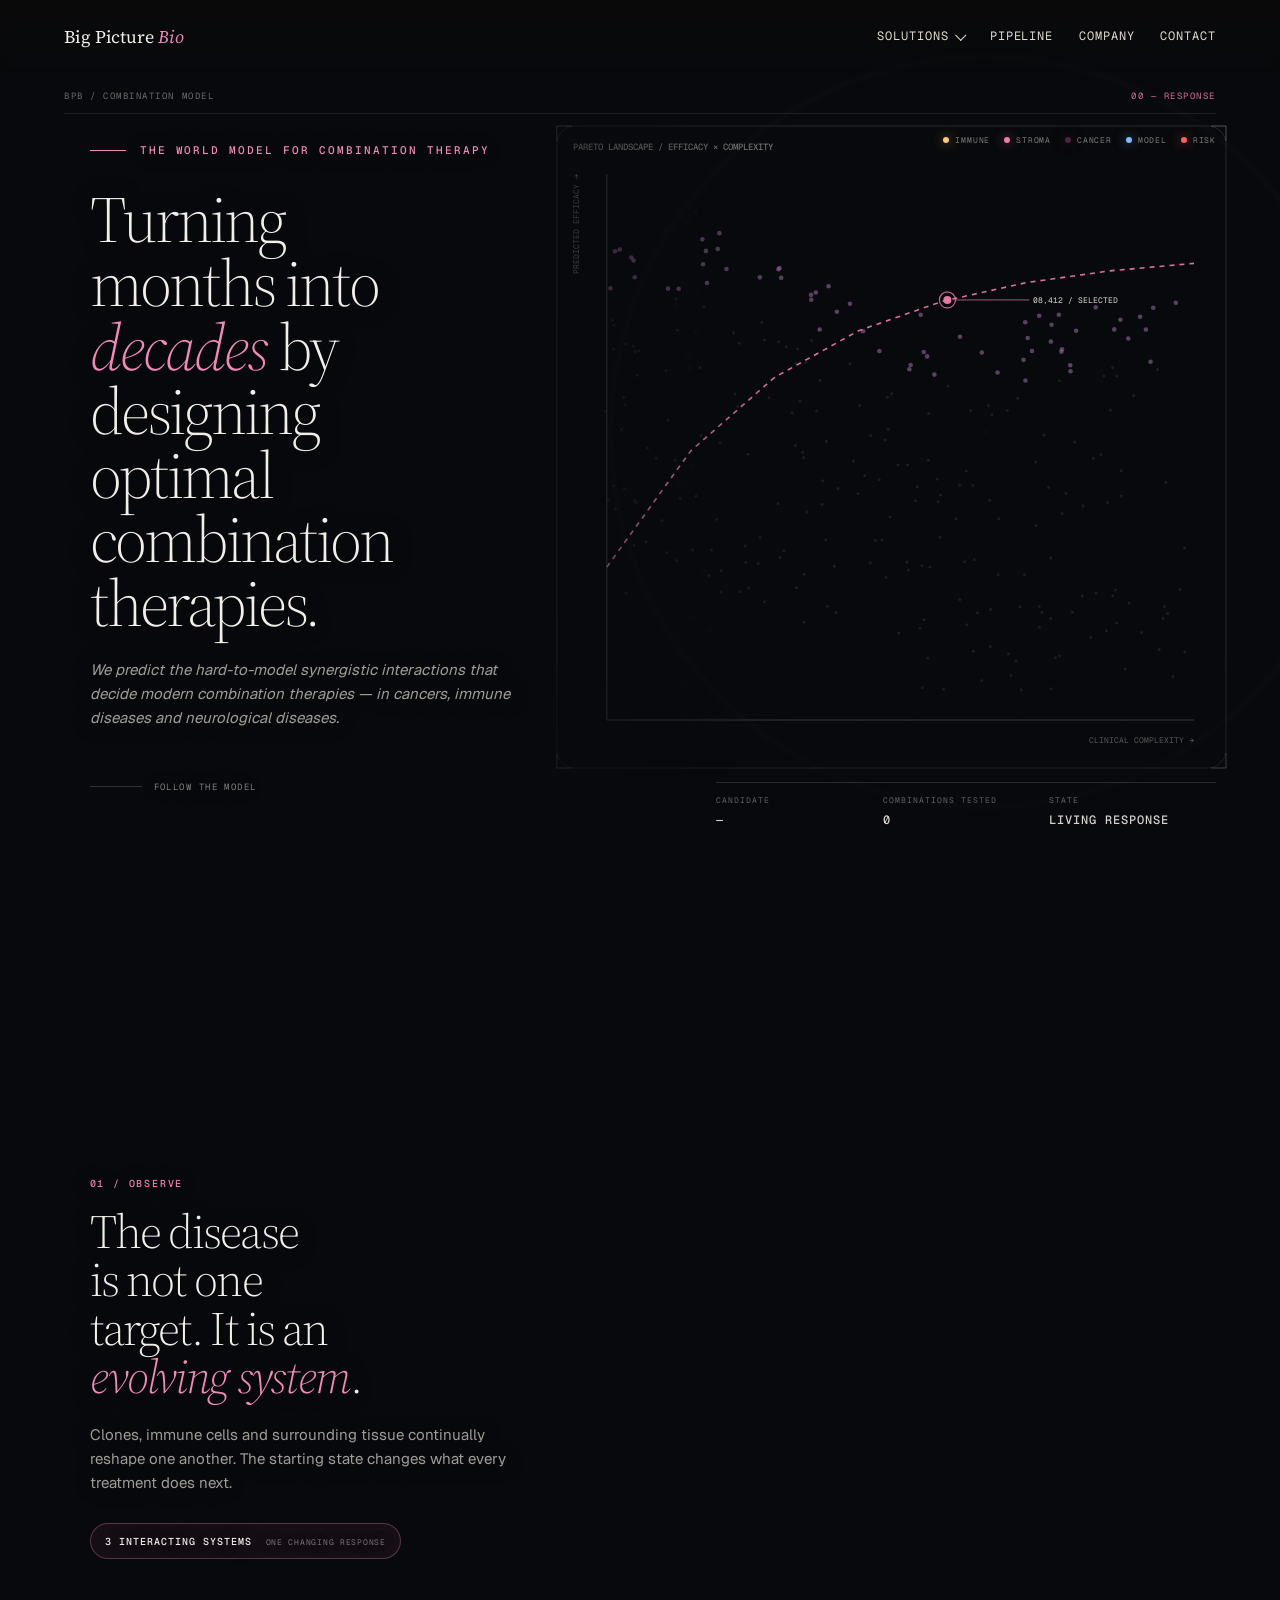
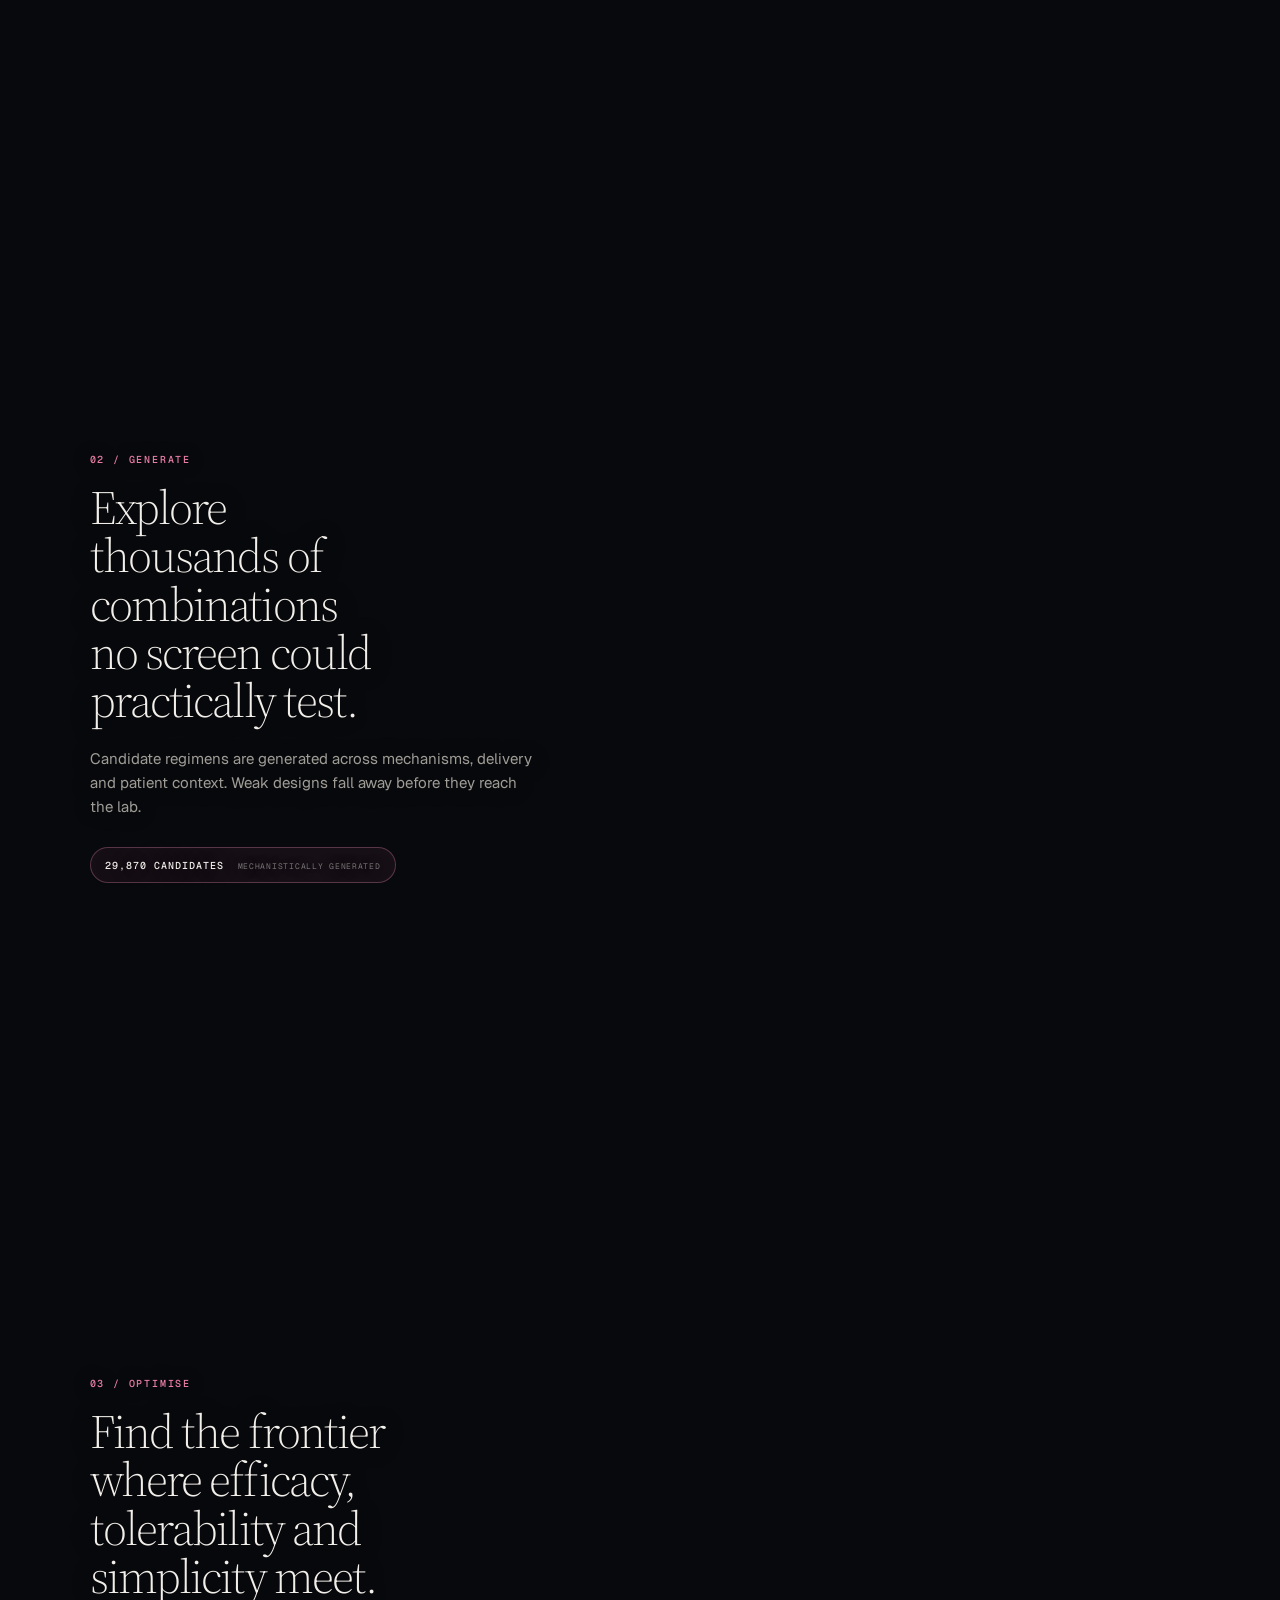
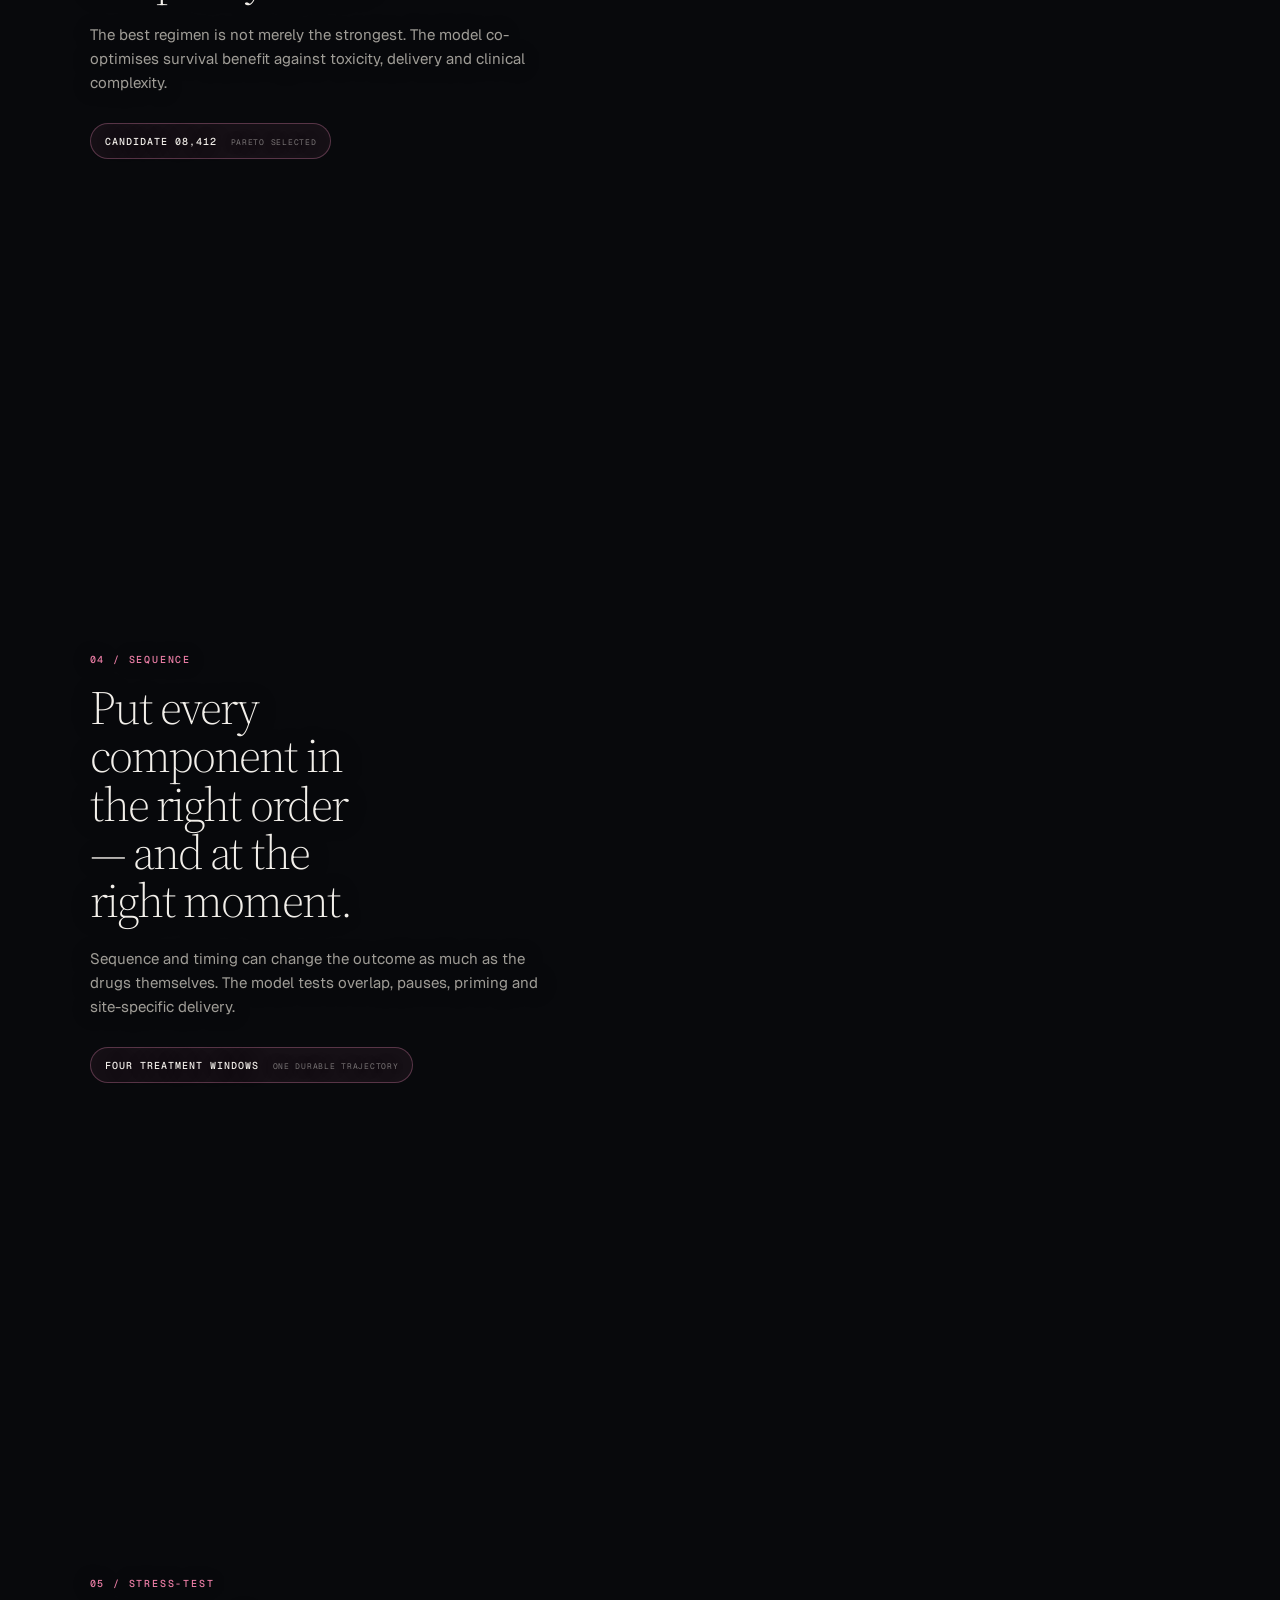
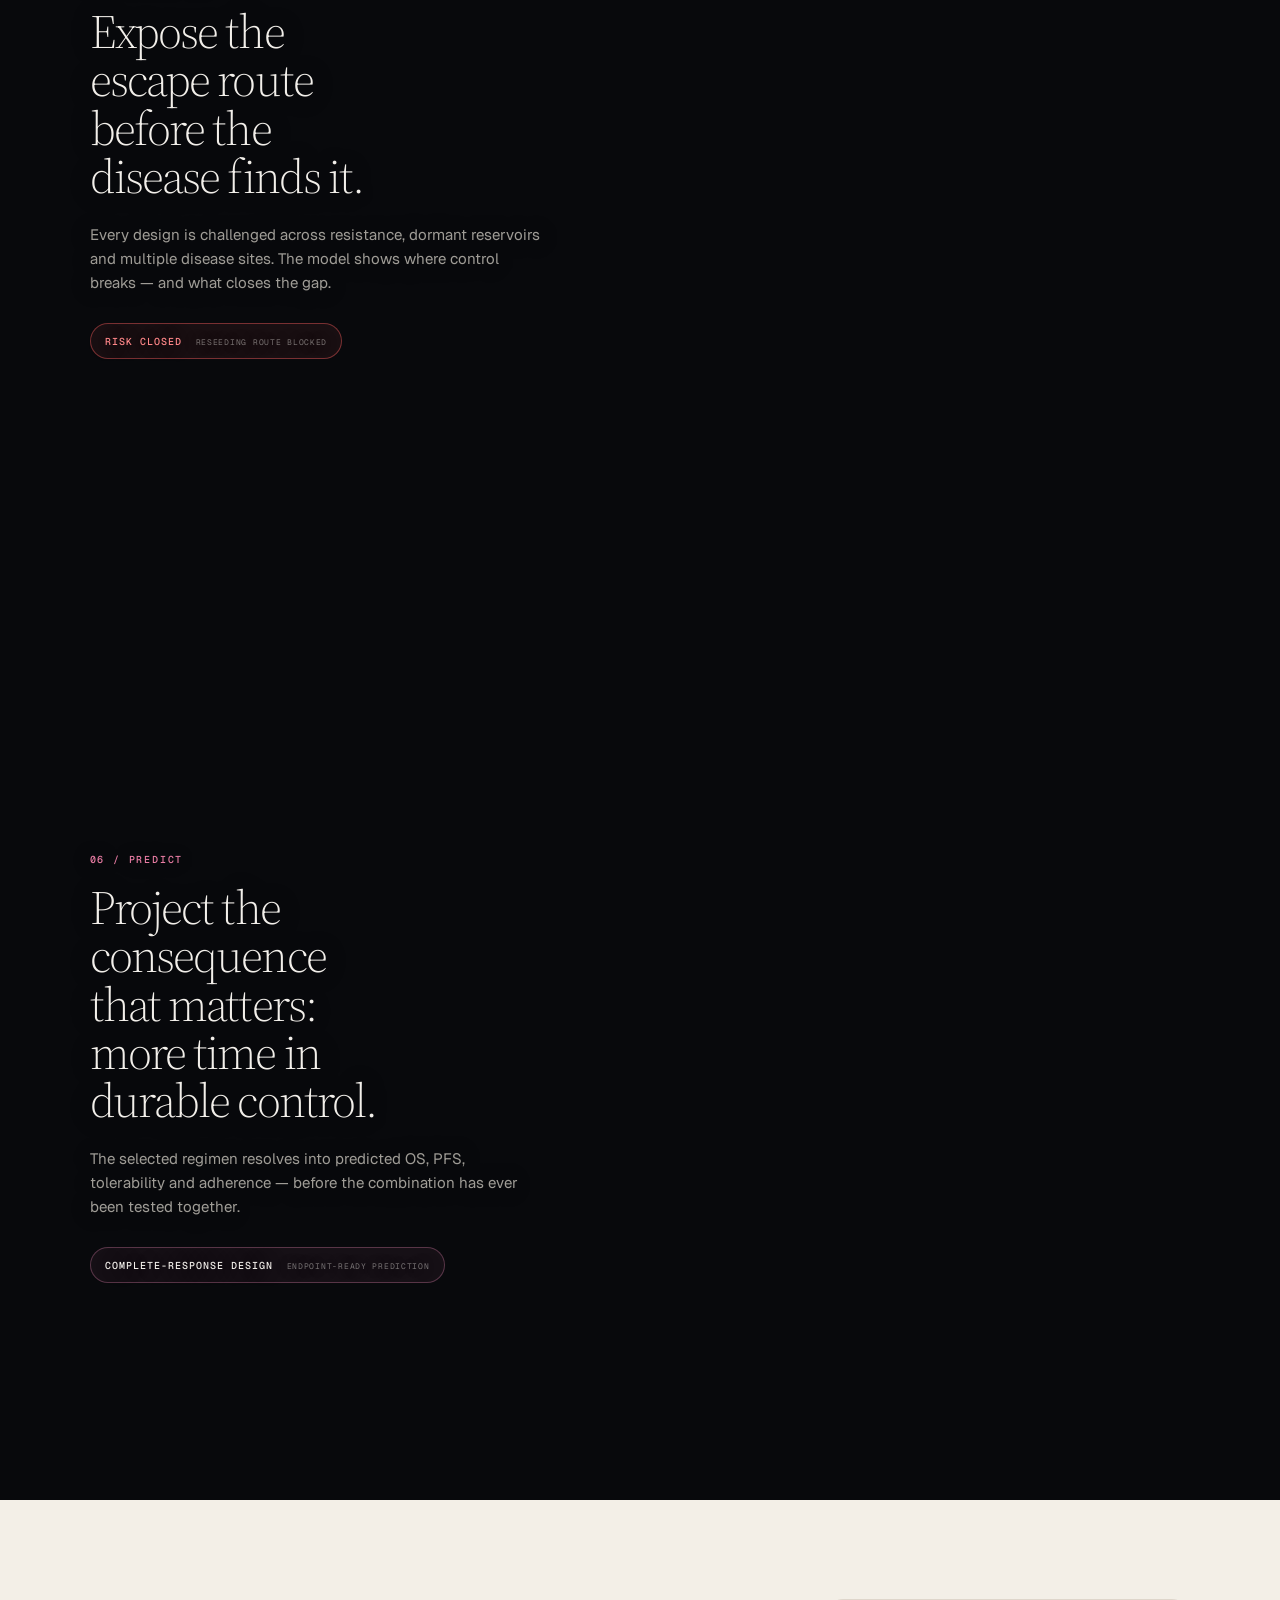
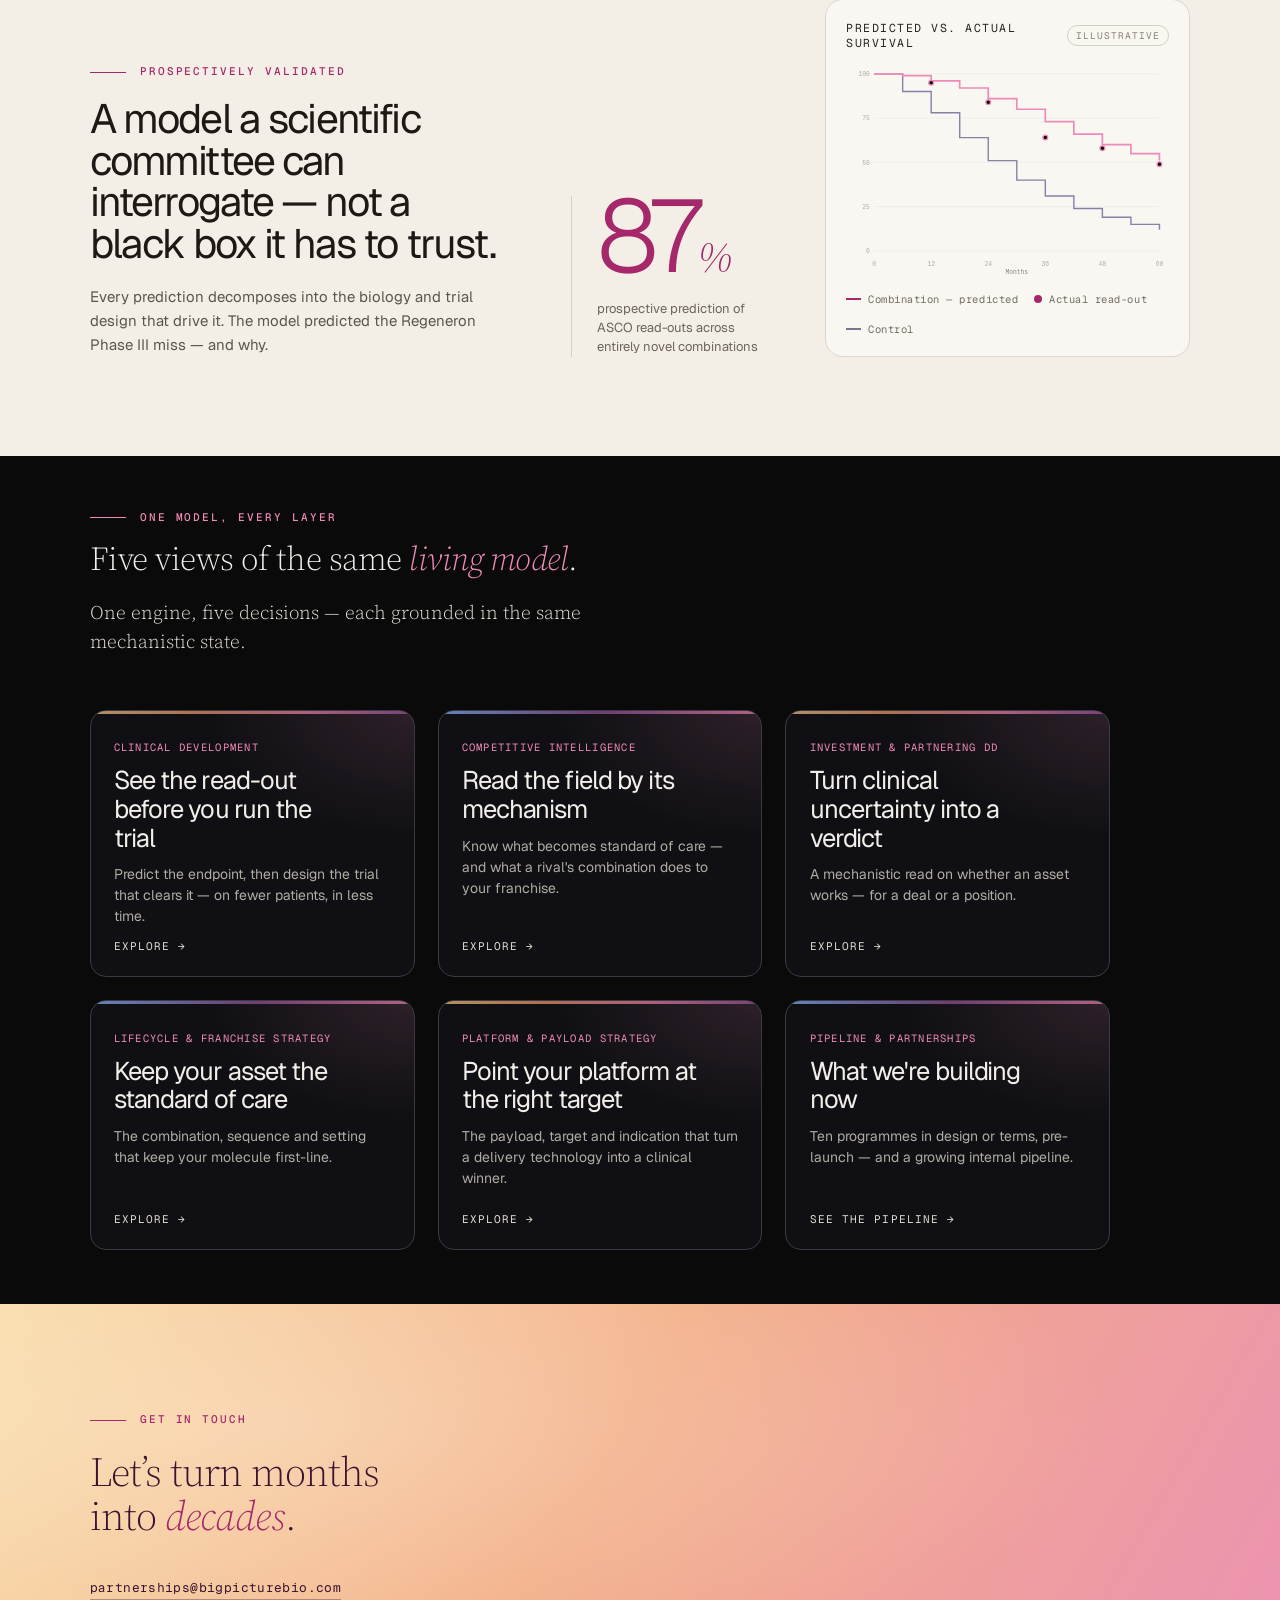
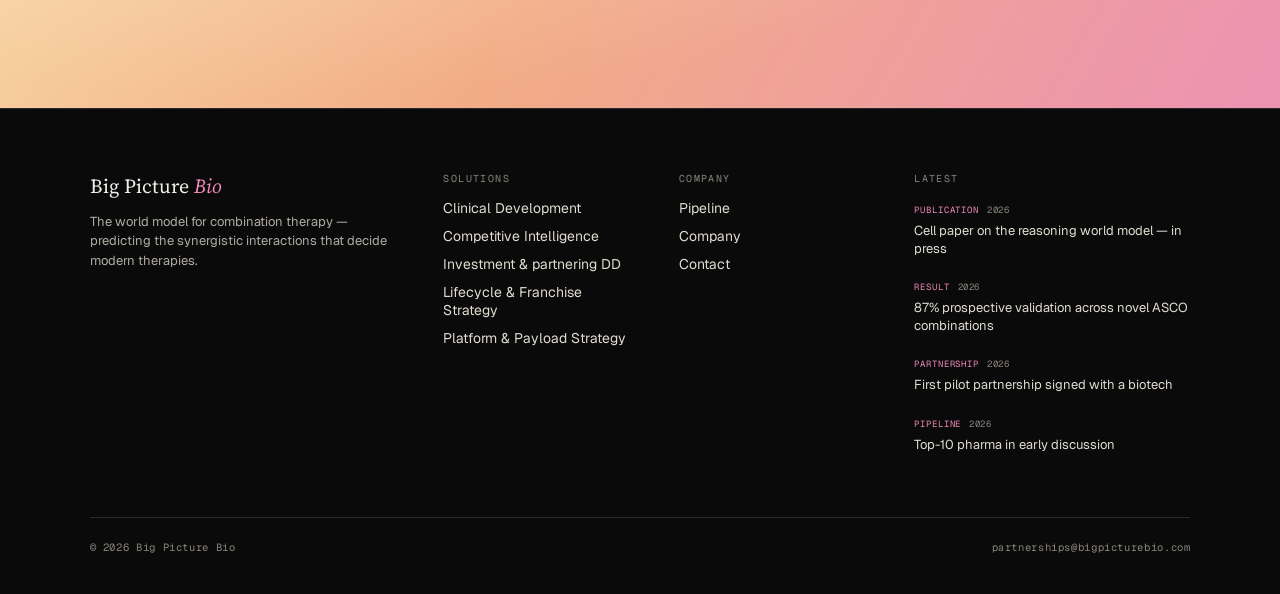
==== commit 7ee2d594: "Restore restrained first-pass visual system" ====
--- a/index.html
+++ b/index.html
@@ -23,8 +23,20 @@
         <div class="model-wash" aria-hidden="true"></div>
         <div class="model-hud" aria-hidden="true">
           <div class="model-hud-top">
-            <span>BPB / THE LIVING MODEL</span>
-            <span id="model-scene-label">01 — EVOLVING POPULATIONS</span>
+            <span>BPB / COMBINATION MODEL</span>
+            <span id="model-scene-label">01 — OBSERVE</span>
+          </div>
+          <div class="model-metrics">
+            <div><span class="model-metric-label">Candidate</span><b id="model-candidate">—</b></div>
+            <div><span class="model-metric-label">Combinations tested</span><b id="model-tested">0</b></div>
+            <div><span class="model-metric-label">State</span><b id="model-state">Baseline</b></div>
+          </div>
+          <div class="model-key" id="model-key">
+            <span><i style="--key:#F6C982"></i>Immune</span>
+            <span><i style="--key:#EC7EA6"></i>Stroma</span>
+            <span><i style="--key:#52223F"></i>Cancer</span>
+            <span><i style="--key:#83B9FF"></i>Model</span>
+            <span><i style="--key:#FF5F61"></i>Risk</span>
           </div>
         </div>
       </div>
@@ -35,43 +47,61 @@
             <div class="eyebrow"><span class="bar"></span>The world model for combination therapy</div>
             <h1>Turning months into <span>decades</span> by designing optimal combination therapies.</h1>
             <p>We predict the hard-to-model synergistic interactions that decide modern combination therapies — in cancers, immune diseases and neurological diseases.</p>
-            <div class="model-scroll-cue"><span></span>Enter the living model</div>
+            <div class="model-scroll-cue"><span></span>Follow the model</div>
           </div>
         </article>
 
         <article class="model-beat" data-model-scene="1">
           <div class="model-beat-inner">
-            <span class="model-step">01 / Evolve</span>
-            <h2>Begin with the shape of the <em>disease</em>.</h2>
-            <p>A tumour is not one thing. It is a changing landscape of clones, immune pressure and stroma — each population expanding, contracting and adapting over time.</p>
-            <div class="model-note"><b>One Muller landscape</b><span>Many interacting populations</span></div>
+            <span class="model-step">01 / Observe</span>
+            <h2>The disease is not one target. It is an <em>evolving system</em>.</h2>
+            <p>Clones, immune cells and surrounding tissue continually reshape one another. The starting state changes what every treatment does next.</p>
+            <div class="model-note"><b>3 interacting systems</b><span>One changing response</span></div>
           </div>
         </article>
 
         <article class="model-beat" data-model-scene="2">
           <div class="model-beat-inner">
-            <span class="model-step">02 / Zoom in</span>
-            <h2>Under every population is a biological <em>interaction</em>.</h2>
-            <p>Zoom in and the landscape becomes physical: immune cells trying to enter, cancer cells changing state, and stroma determining which encounters can happen at all.</p>
-            <div class="model-note"><b>Cells in context</b><span>Recognise · exclude · adapt · kill</span></div>
+            <span class="model-step">02 / Generate</span>
+            <h2>Explore thousands of combinations no screen could practically test.</h2>
+            <p>Candidate regimens are generated across mechanisms, delivery and patient context. Weak designs fall away before they reach the lab.</p>
+            <div class="model-note"><b>29,870 candidates</b><span>Mechanistically generated</span></div>
           </div>
         </article>
 
         <article class="model-beat" data-model-scene="3">
           <div class="model-beat-inner">
-            <span class="model-step">03 / Generate</span>
-            <h2>Every interaction opens a family of ways to <em>intervene</em>.</h2>
-            <p>The model expands one biological origin into combinations, sequences and delivery strategies. Each branch asks a different question of the same living system.</p>
-            <div class="model-note"><b>12,308 explored</b><span>From over 16 billion possibilities</span></div>
+            <span class="model-step">03 / Optimise</span>
+            <h2>Find the frontier where efficacy, tolerability and simplicity meet.</h2>
+            <p>The best regimen is not merely the strongest. The model co-optimises survival benefit against toxicity, delivery and clinical complexity.</p>
+            <div class="model-note"><b>Candidate 08,412</b><span>Pareto selected</span></div>
           </div>
         </article>
 
         <article class="model-beat" data-model-scene="4">
           <div class="model-beat-inner">
-            <span class="model-step">04 / Design</span>
-            <h2>Choose the path that redraws the whole <em>landscape</em>.</h2>
-            <p>The winning design is not simply the strongest branch. It is the combination that reshapes every relevant population toward durable control.</p>
-            <div class="model-note"><b>One designed trajectory</b><span>Mechanism · sequence · delivery</span></div>
+            <span class="model-step">04 / Sequence</span>
+            <h2>Put every component in the right order — and at the right moment.</h2>
+            <p>Sequence and timing can change the outcome as much as the drugs themselves. The model tests overlap, pauses, priming and site-specific delivery.</p>
+            <div class="model-note"><b>Four treatment windows</b><span>One durable trajectory</span></div>
+          </div>
+        </article>
+
+        <article class="model-beat" data-model-scene="5">
+          <div class="model-beat-inner">
+            <span class="model-step">05 / Stress-test</span>
+            <h2>Expose the escape route before the disease finds it.</h2>
+            <p>Every design is challenged across resistance, dormant reservoirs and multiple disease sites. The model shows where control breaks — and what closes the gap.</p>
+            <div class="model-note model-note--risk"><b>Risk closed</b><span>Reseeding route blocked</span></div>
+          </div>
+        </article>
+
+        <article class="model-beat" data-model-scene="6">
+          <div class="model-beat-inner">
+            <span class="model-step">06 / Predict</span>
+            <h2>Project the consequence that matters: more time in durable control.</h2>
+            <p>The selected regimen resolves into predicted OS, PFS, tolerability and adherence — before the combination has ever been tested together.</p>
+            <div class="model-note"><b>Complete-response design</b><span>Endpoint-ready prediction</span></div>
           </div>
         </article>
       </div>
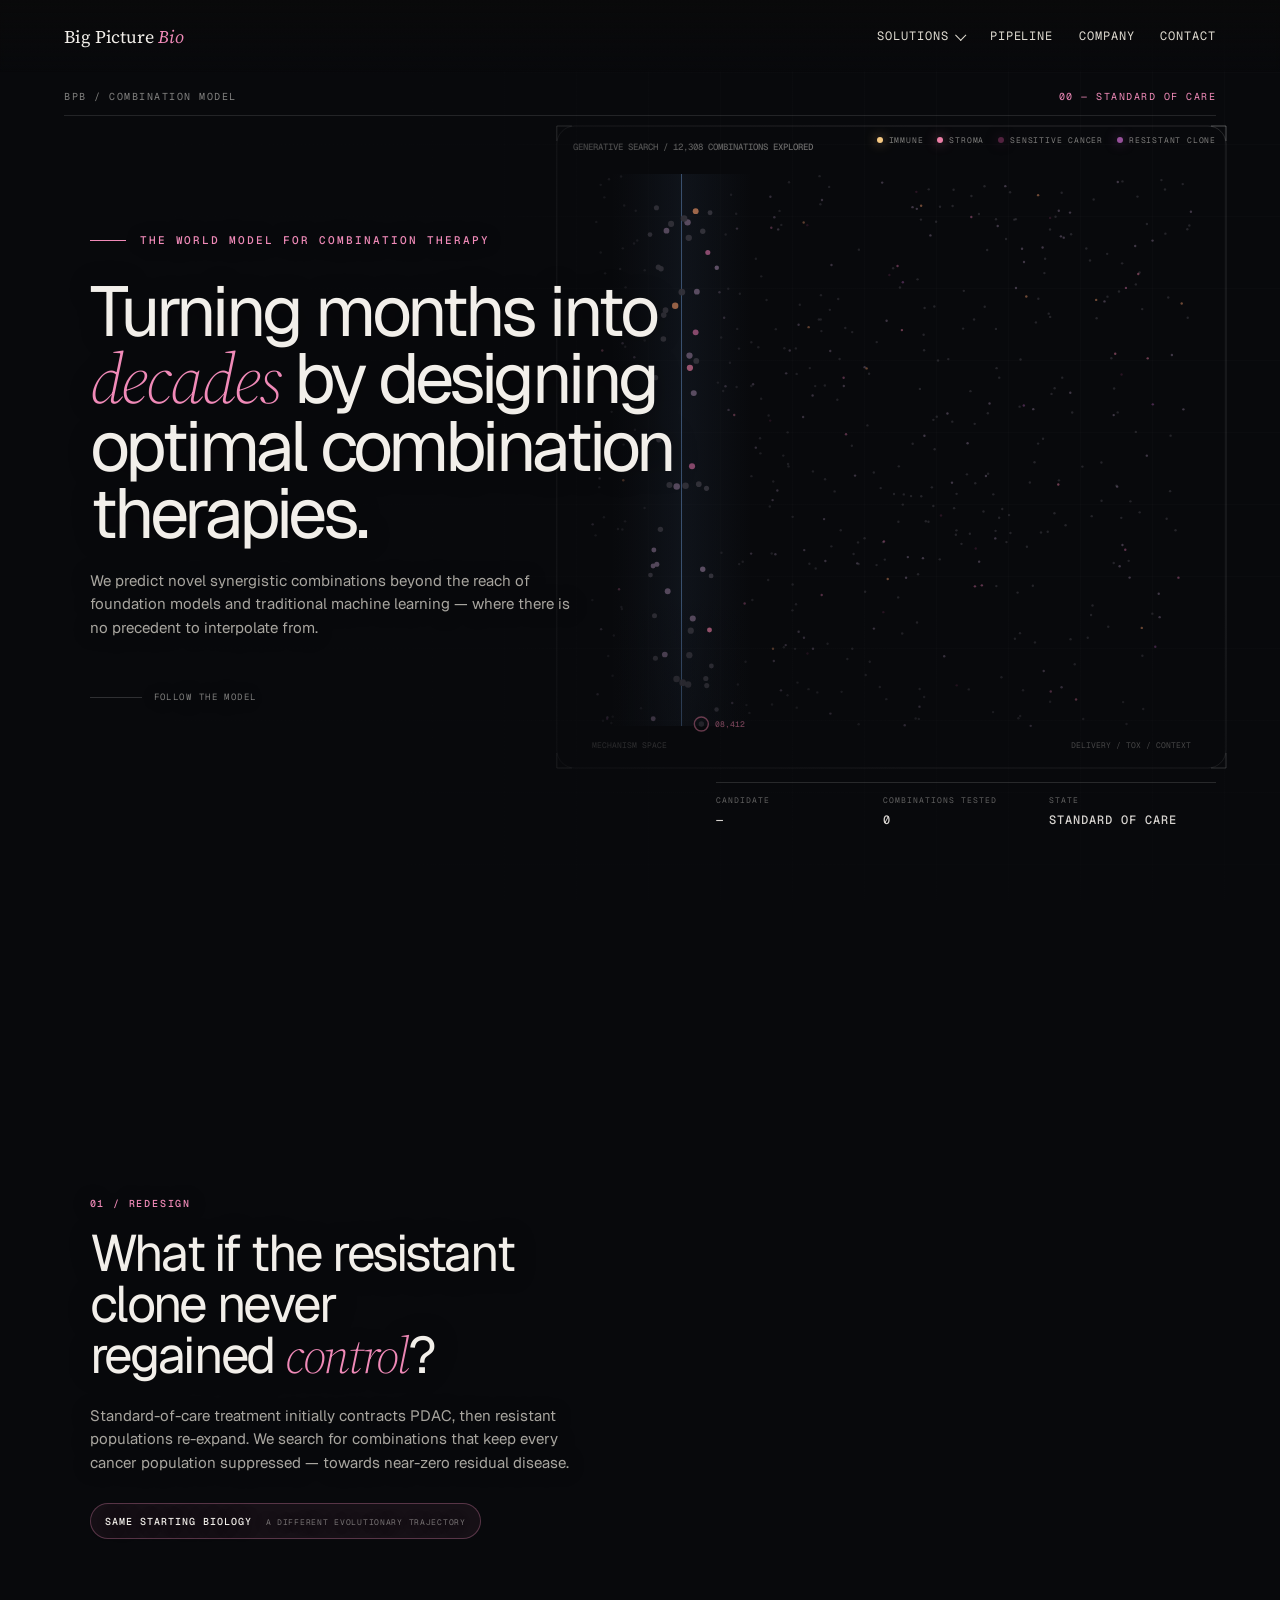
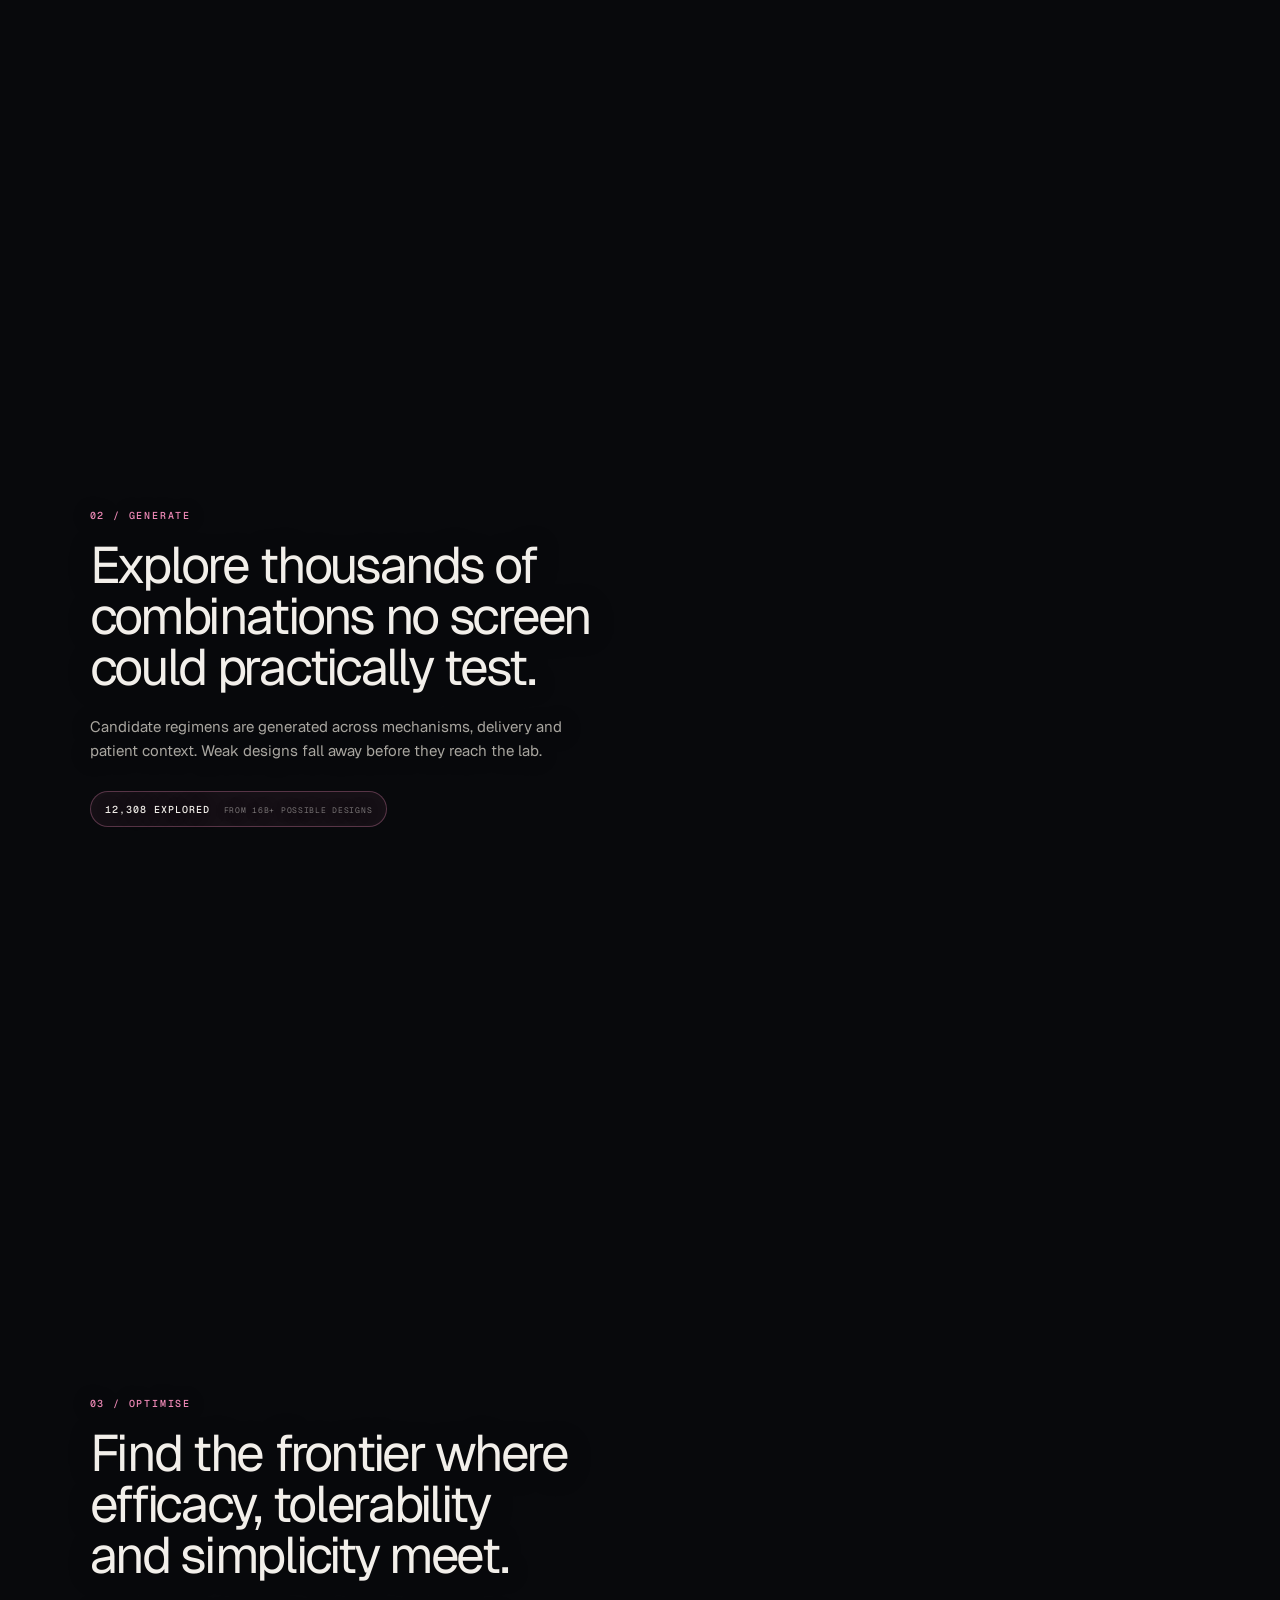
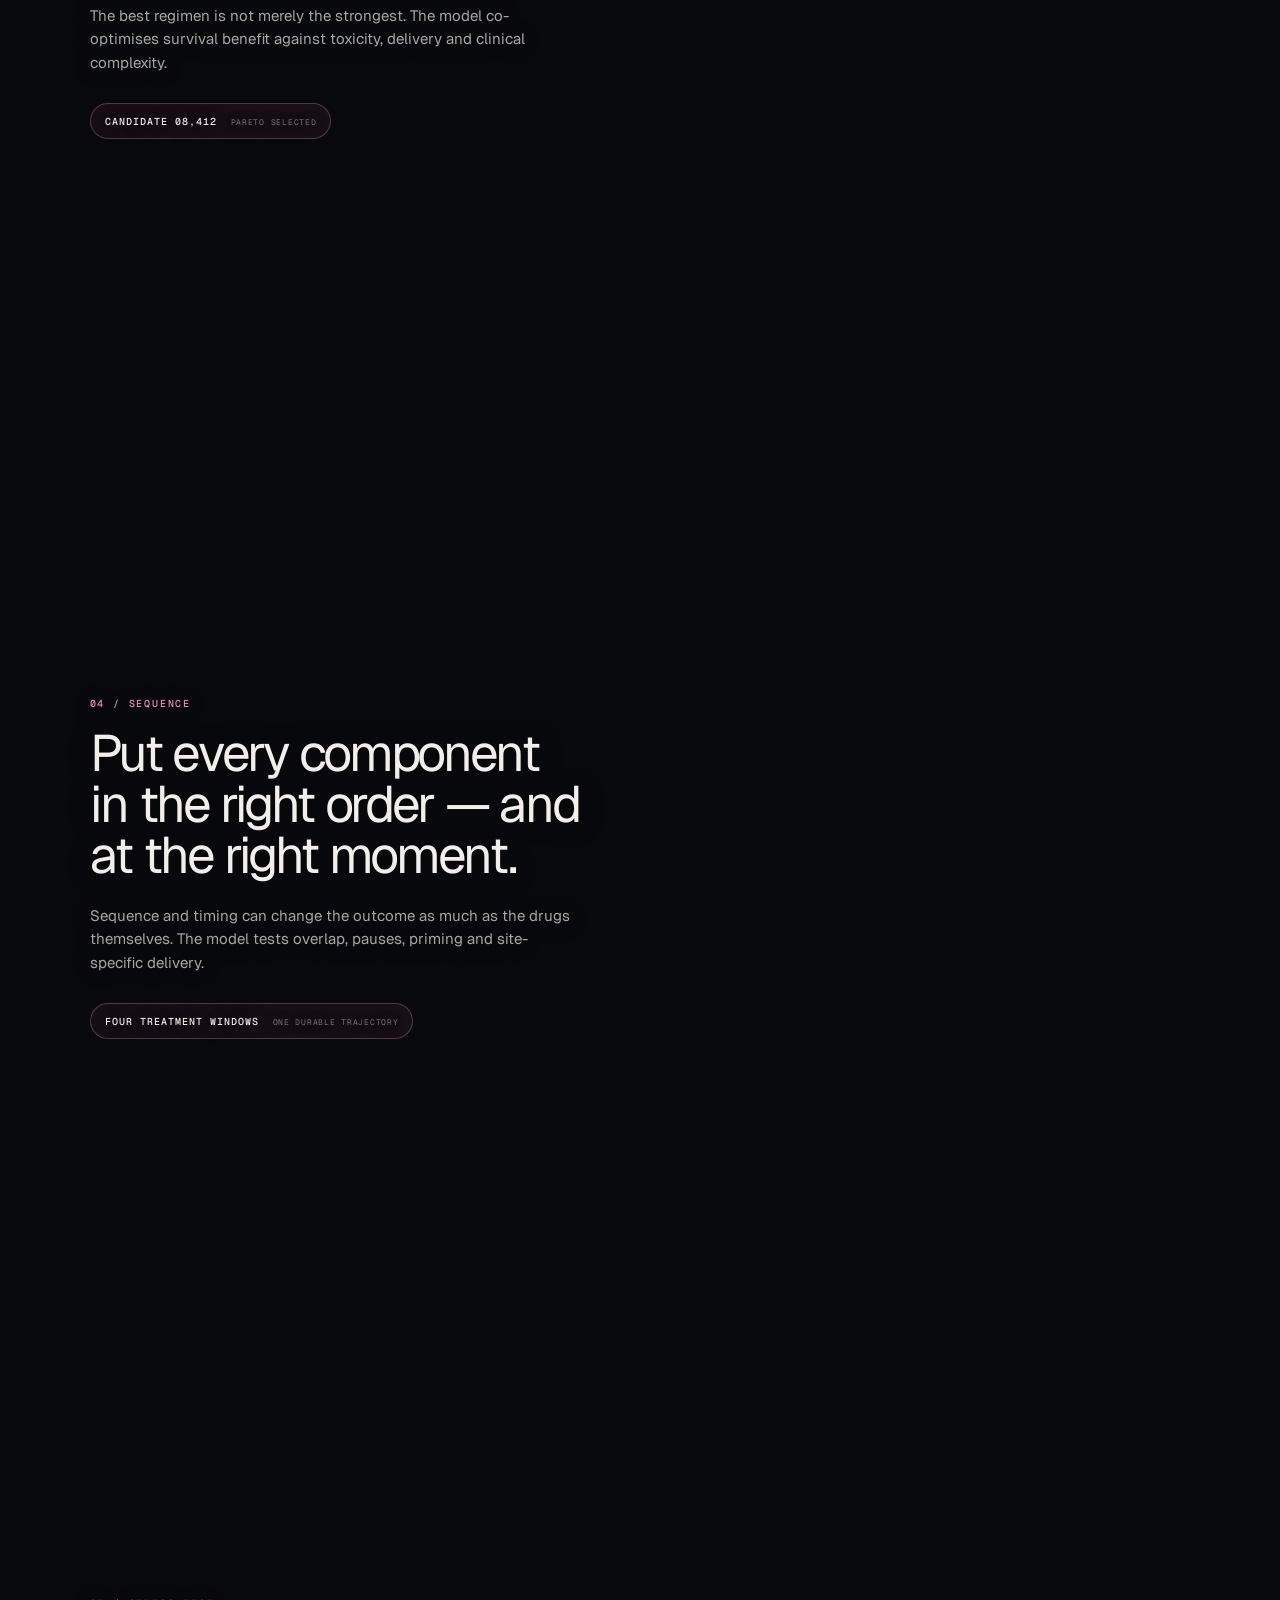
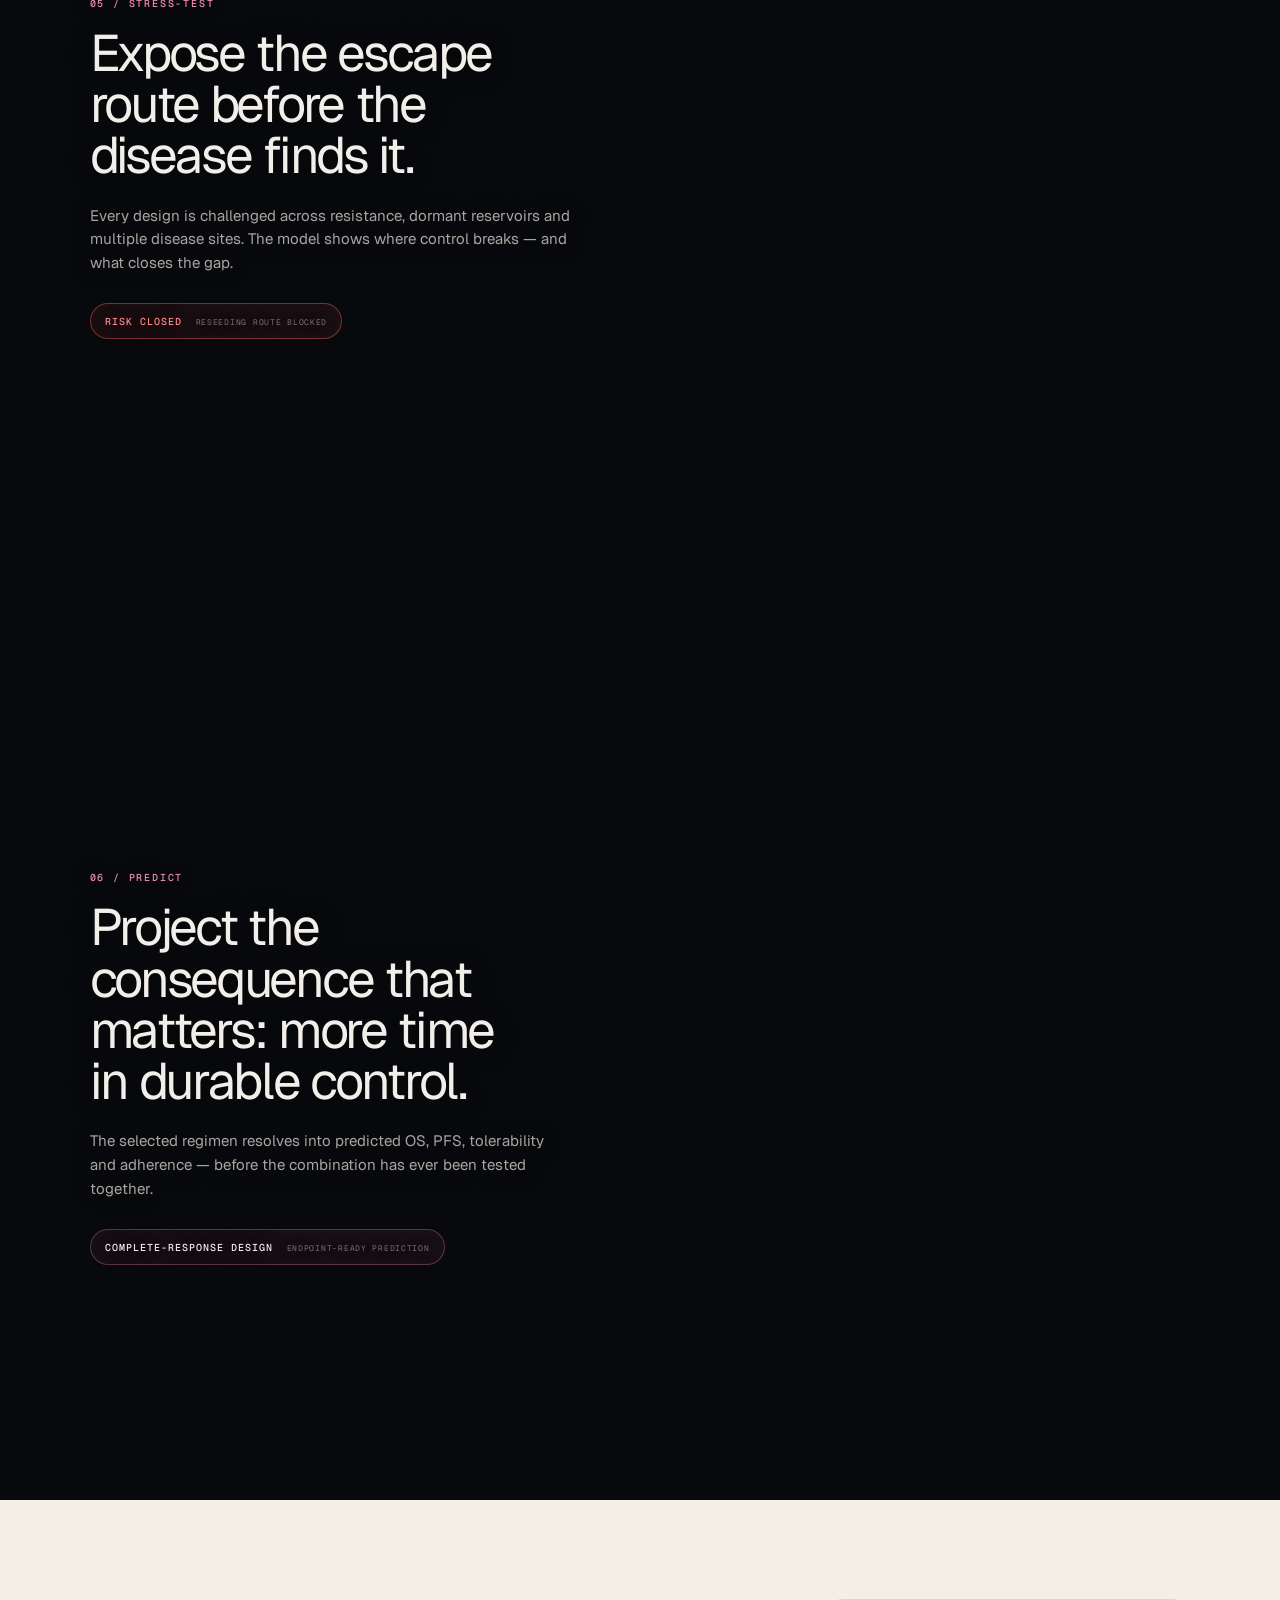
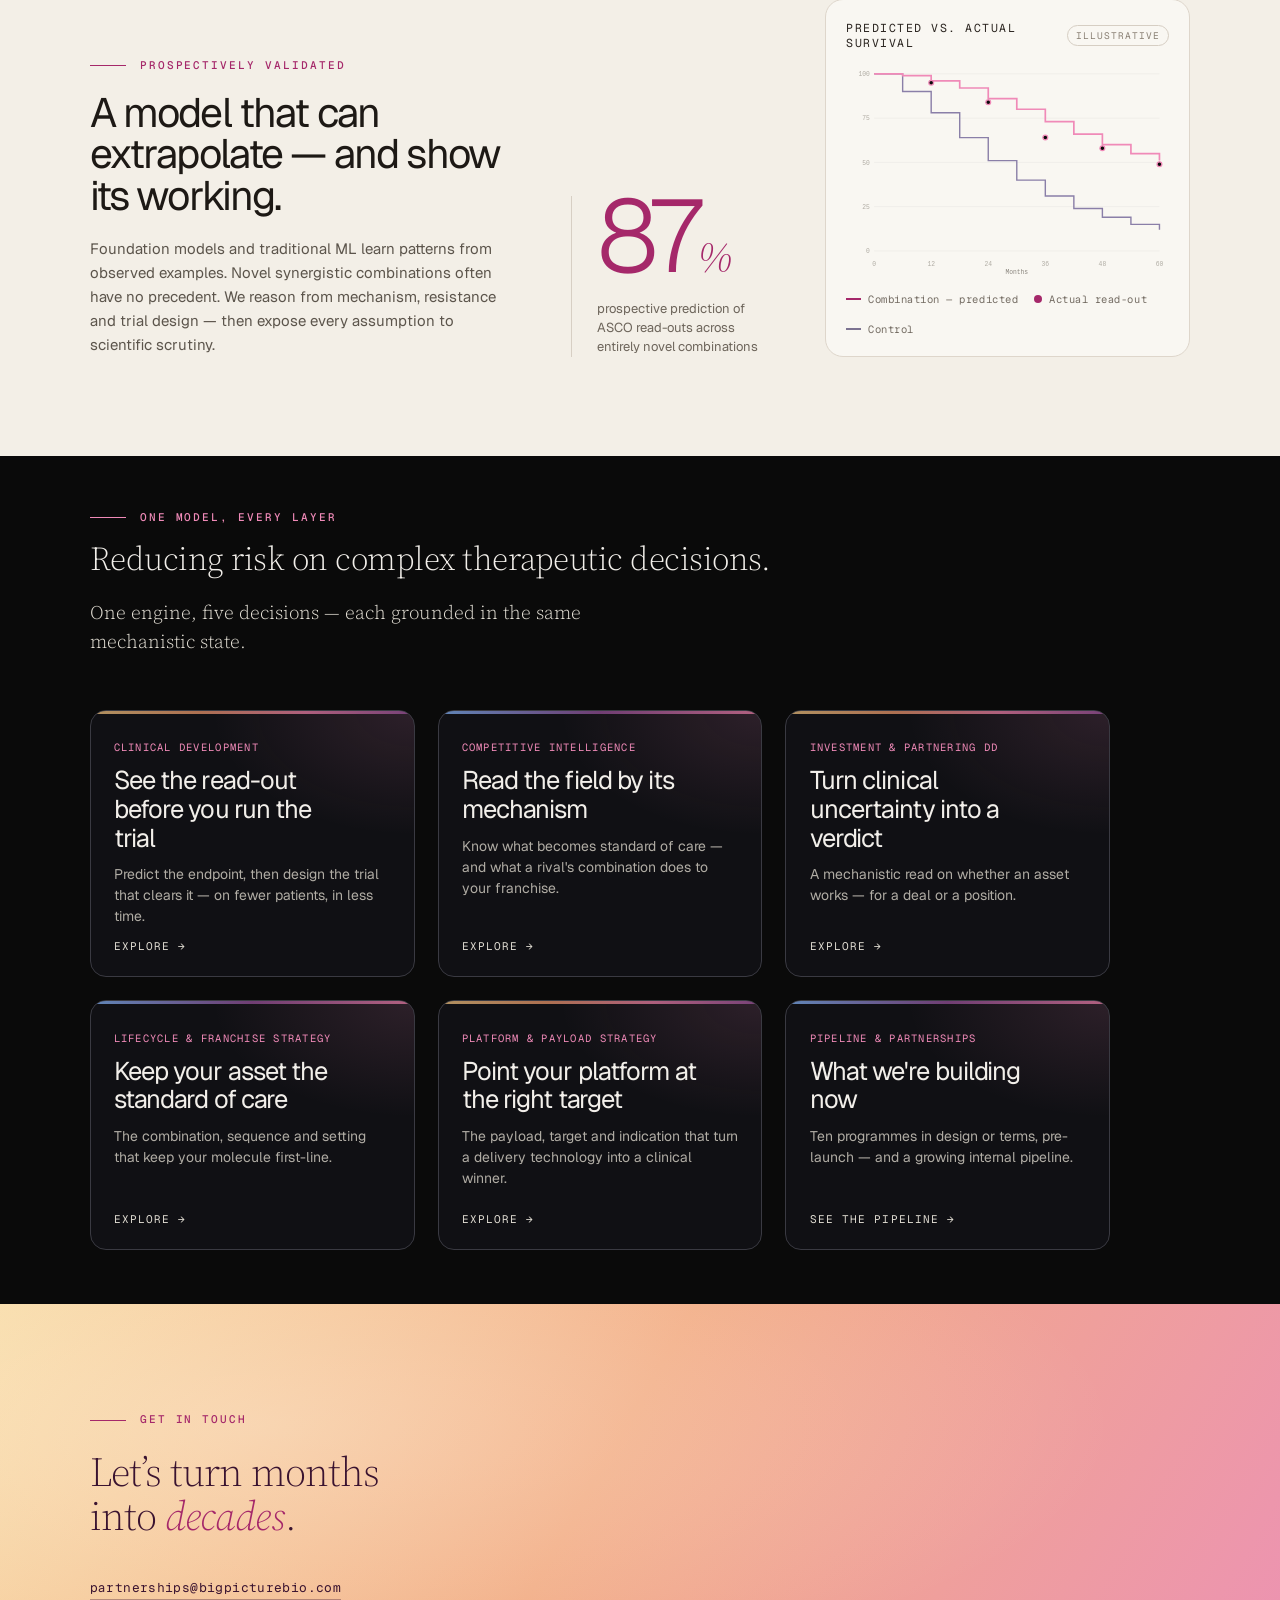
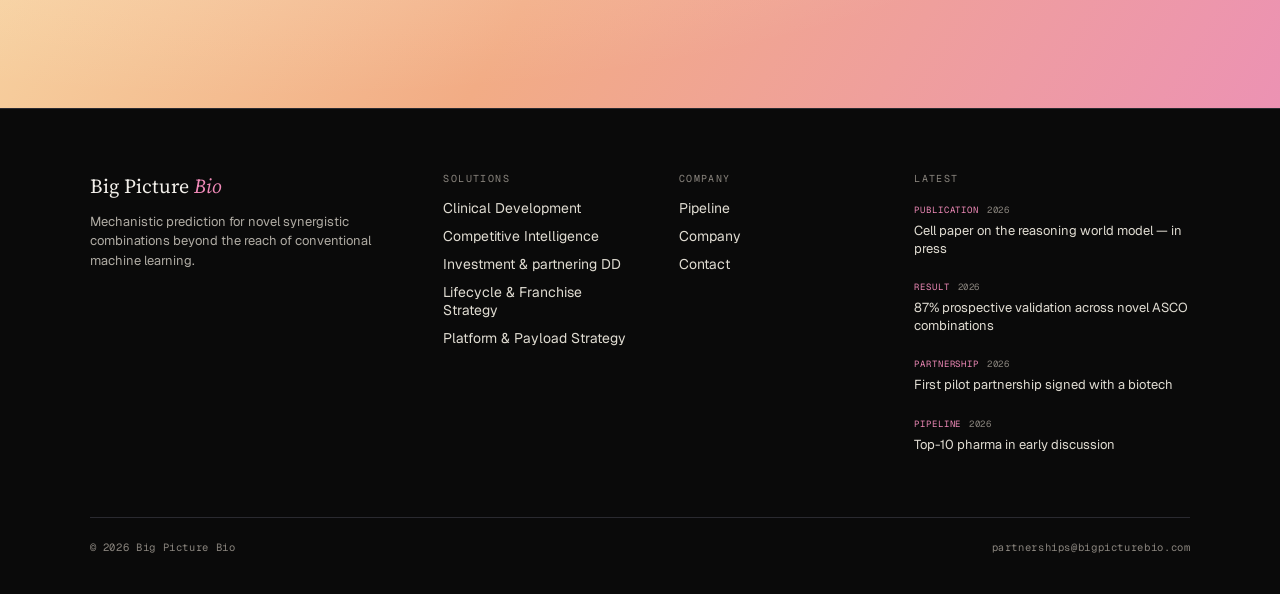
==== commit 24122bc7: "Correct Muller trajectories and sharpen synergy positioning" ====
--- a/index.html
+++ b/index.html
@@ -4,7 +4,7 @@
 <meta charset="utf-8">
 <meta name="viewport" content="width=device-width, initial-scale=1">
 <title>Big Picture Bio — The world model for combination therapy</title>
-<meta name="description" content="Big Picture Bio predicts the hard-to-model synergistic interactions that decide modern combination therapies — in cancers, immune diseases and neurological diseases.">
+<meta name="description" content="Big Picture Bio predicts novel synergistic combinations beyond the reach of foundation models and traditional machine learning.">
 <link rel="icon" href="/img/favicon-48.png" sizes="48x48">
 <link rel="preconnect" href="https://fonts.googleapis.com">
 <link rel="preconnect" href="https://fonts.gstatic.com" crossorigin>
@@ -34,9 +34,8 @@
           <div class="model-key" id="model-key">
             <span><i style="--key:#F6C982"></i>Immune</span>
             <span><i style="--key:#EC7EA6"></i>Stroma</span>
-            <span><i style="--key:#52223F"></i>Cancer</span>
-            <span><i style="--key:#83B9FF"></i>Model</span>
-            <span><i style="--key:#FF5F61"></i>Risk</span>
+            <span><i style="--key:#52223F"></i>Sensitive cancer</span>
+            <span><i style="--key:#96509A"></i>Resistant clone</span>
           </div>
         </div>
       </div>
@@ -46,17 +45,17 @@
           <div class="model-beat-inner">
             <div class="eyebrow"><span class="bar"></span>The world model for combination therapy</div>
             <h1>Turning months into <span>decades</span> by designing optimal combination therapies.</h1>
-            <p>We predict the hard-to-model synergistic interactions that decide modern combination therapies — in cancers, immune diseases and neurological diseases.</p>
+            <p>We predict novel synergistic combinations beyond the reach of foundation models and traditional machine learning — where there is no precedent to interpolate from.</p>
             <div class="model-scroll-cue"><span></span>Follow the model</div>
           </div>
         </article>
 
         <article class="model-beat" data-model-scene="1">
           <div class="model-beat-inner">
-            <span class="model-step">01 / Observe</span>
-            <h2>The disease is not one target. It is an <em>evolving system</em>.</h2>
-            <p>Clones, immune cells and surrounding tissue continually reshape one another. The starting state changes what every treatment does next.</p>
-            <div class="model-note"><b>3 interacting systems</b><span>One changing response</span></div>
+            <span class="model-step">01 / Redesign</span>
+            <h2>What if the resistant clone never regained <em>control</em>?</h2>
+            <p>Standard-of-care treatment initially contracts PDAC, then resistant populations re-expand. We search for combinations that keep every cancer population suppressed — towards near-zero residual disease.</p>
+            <div class="model-note"><b>Same starting biology</b><span>A different evolutionary trajectory</span></div>
           </div>
         </article>
 
@@ -65,7 +64,7 @@
             <span class="model-step">02 / Generate</span>
             <h2>Explore thousands of combinations no screen could practically test.</h2>
             <p>Candidate regimens are generated across mechanisms, delivery and patient context. Weak designs fall away before they reach the lab.</p>
-            <div class="model-note"><b>29,870 candidates</b><span>Mechanistically generated</span></div>
+            <div class="model-note"><b>12,308 explored</b><span>From 16B+ possible designs</span></div>
           </div>
         </article>
 
@@ -113,8 +112,8 @@
     <div class="model-proof-inner">
       <div class="model-proof-copy reveal">
         <div class="eyebrow"><span class="bar"></span>Prospectively validated</div>
-        <h2>A model a scientific committee can interrogate — not a black box it has to trust.</h2>
-        <p>Every prediction decomposes into the biology and trial design that drive it. The model predicted the Regeneron Phase III miss — and why.</p>
+        <h2>A model that can extrapolate — and show its working.</h2>
+        <p>Foundation models and traditional ML learn patterns from observed examples. Novel synergistic combinations often have no precedent. We reason from mechanism, resistance and trial design — then expose every assumption to scientific scrutiny.</p>
       </div>
       <div class="model-proof-stat reveal">
         <strong>87<span>%</span></strong>
@@ -137,7 +136,7 @@
   <div class="wrap">
     <div class="block-head reveal">
       <div class="eyebrow"><span class="bar"></span>One model, every layer</div>
-      <h2 class="head mt-s">Five views of the same <span class="accent">living model</span>.</h2>
+      <h2 class="head mt-s">Reducing risk on complex therapeutic decisions.</h2>
       <p class="lead">One engine, five decisions — each grounded in the same mechanistic state.</p>
     </div>
     <div class="solutions-grid" style="margin-top:clamp(44px,6vh,72px);">
--- a/assets/site.css
+++ b/assets/site.css
@@ -514,8 +514,7 @@
   margin-bottom:-100svh;
   overflow:hidden;
   background:
-    radial-gradient(80% 100% at 78% 52%, rgba(72,35,66,.22), transparent 68%),
-    radial-gradient(55% 70% at 74% 48%, rgba(50,74,108,.08), transparent 72%),
+    radial-gradient(90% 100% at 78% 52%, rgba(56,27,51,.34), transparent 70%),
     #08090c;
   z-index:0;
 }
@@ -525,11 +524,12 @@
   inset:0;
   z-index:1;
   pointer-events:none;
-  opacity:.36;
-  background:
-    radial-gradient(circle at 77% 48%, rgba(236,126,166,.10) 0 1px, transparent 2px),
-    radial-gradient(circle at 77% 48%, transparent 0 34%, rgba(242,239,234,.035) 34.2% 34.5%, transparent 34.8%);
-  background-size:100% 100%;
+  opacity:.42;
+  background-image:
+    linear-gradient(rgba(255,255,255,.032) 1px, transparent 1px),
+    linear-gradient(90deg, rgba(255,255,255,.032) 1px, transparent 1px);
+  background-size:72px 72px;
+  mask-image:linear-gradient(90deg, transparent 0%, #000 43%, #000 100%);
 }
 .model-canvas{
   position:absolute;
@@ -545,8 +545,8 @@
   z-index:2;
   pointer-events:none;
   background:
-    linear-gradient(90deg, rgba(8,9,12,.99) 0%, rgba(8,9,12,.95) 28%, rgba(8,9,12,.54) 44%, rgba(8,9,12,.02) 62%),
-    linear-gradient(0deg, rgba(8,9,12,.64) 0%, rgba(8,9,12,0) 28%);
+    linear-gradient(90deg, rgba(8,9,12,.98) 0%, rgba(8,9,12,.93) 31%, rgba(8,9,12,.44) 48%, rgba(8,9,12,0) 72%),
+    linear-gradient(0deg, rgba(8,9,12,.76) 0%, rgba(8,9,12,0) 34%);
 }
 .model-hud{
   position:absolute;
@@ -564,13 +564,13 @@
   display:flex;
   justify-content:space-between;
   gap:24px;
-  padding-bottom:11px;
-  border-bottom:1px solid rgba(255,255,255,.09);
-  color:rgba(242,239,234,.42);
-  font-size:9px;
-  letter-spacing:.17em;
-}
-.model-hud-top span:last-child{ color:rgba(236,126,166,.88); }
+  padding-bottom:12px;
+  border-bottom:1px solid rgba(255,255,255,.11);
+  color:rgba(242,239,234,.52);
+  font-size:10px;
+  letter-spacing:.15em;
+}
+.model-hud-top span:last-child{ color:var(--accent); }
 .model-metrics{
   position:absolute;
   right:clamp(24px,5vw,64px);
@@ -607,6 +607,7 @@
   color:rgba(242,239,234,.5);
   font-size:8px;
   letter-spacing:.1em;
+  transition:opacity .22s ease, visibility .22s ease;
 }
 .model-key span{ display:inline-flex; align-items:center; gap:6px; }
 .model-key i{
@@ -626,25 +627,25 @@
   pointer-events:none;
 }
 .model-beat-inner{
-  width:min(560px,38vw);
-  opacity:.12;
-  transform:translateY(30px);
-  transition:opacity .55s ease, transform .55s ease;
+  width:min(610px,42vw);
+  opacity:.2;
+  transform:translateY(26px);
+  transition:opacity .5s ease, transform .5s ease;
   text-shadow:0 1px 24px rgba(0,0,0,.4);
 }
 .model-beat.is-active .model-beat-inner{
   opacity:1;
   transform:none;
 }
-.model-beat--hero .model-beat-inner{ width:min(680px,43vw); }
+.model-beat--hero .model-beat-inner{ width:min(760px,52vw); }
 .model-beat--hero h1{
   margin:clamp(18px,2.4vw,30px) 0 0;
-  max-width:11ch;
-  font-family:var(--serif);
-  font-size:clamp(46px,5.1vw,76px);
-  font-weight:300;
-  line-height:.98;
-  letter-spacing:-.045em;
+  max-width:12.5ch;
+  font-family:var(--sans);
+  font-size:clamp(44px,5.5vw,82px);
+  font-weight:400;
+  line-height:.95;
+  letter-spacing:-.055em;
   text-wrap:balance;
 }
 .model-beat--hero h1 span{
@@ -655,13 +656,12 @@
   letter-spacing:-.045em;
 }
 .model-beat--hero p{
-  max-width:48ch;
+  max-width:55ch;
   margin:clamp(20px,2.6vw,32px) 0 0;
-  color:rgba(224,220,210,.72);
-  font-family:var(--serif);
-  font-size:clamp(16px,1.35vw,20px);
-  font-style:italic;
-  line-height:1.5;
+  color:var(--ink-2);
+  font-family:var(--sans);
+  font-size:clamp(15px,1.3vw,19px);
+  line-height:1.55;
 }
 .model-scroll-cue{
   display:flex;
@@ -696,7 +696,7 @@
 .model-step{
   display:block;
   margin-bottom:18px;
-  color:#EC7EA6;
+  color:var(--accent);
   font-family:var(--mono);
   font-size:10px;
   font-weight:500;
@@ -704,14 +704,14 @@
   text-transform:uppercase;
 }
 .model-beat h2{
-  max-width:14ch;
+  max-width:15ch;
   margin:0;
   color:var(--ink);
-  font-family:var(--serif);
-  font-size:clamp(36px,3.7vw,57px);
-  font-weight:300;
-  line-height:1.02;
-  letter-spacing:-.04em;
+  font-family:var(--sans);
+  font-size:clamp(34px,4vw,62px);
+  font-weight:400;
+  line-height:1;
+  letter-spacing:-.045em;
   text-wrap:balance;
 }
 .model-beat h2 em{
@@ -721,9 +721,9 @@
   font-weight:300;
 }
 .model-beat p{
-  max-width:45ch;
+  max-width:48ch;
   margin:22px 0 0;
-  color:rgba(224,220,210,.70);
+  color:rgba(224,220,210,.74);
   font-family:var(--sans);
   font-size:clamp(14px,1.18vw,17px);
   line-height:1.58;
@@ -870,8 +870,9 @@
 }
 
 @media (max-width:1080px){
-  .model-beat-inner{ width:min(520px,46vw); }
-  .model-beat--hero .model-beat-inner{ width:min(580px,48vw); }
+  .model-beat-inner{ width:min(620px,52vw); }
+  .model-beat--hero .model-beat-inner{ width:min(680px,58vw); }
+  .model-metrics{ min-width:400px; }
   .model-proof-inner{ grid-template-columns:1fr .5fr; }
   .model-proof-chart{ grid-column:1 / -1; max-width:680px; }
 }
@@ -884,9 +885,17 @@
       linear-gradient(90deg, rgba(8,9,12,.42), transparent);
   }
   .model-hud-top{ top:76px; }
+  .model-key{ display:none; }
+  .model-metrics{
+    right:20px;
+    bottom:22px;
+    min-width:0;
+    width:calc(100% - 40px);
+    grid-template-columns:repeat(3,1fr);
+  }
   .model-beat{
     align-items:flex-end;
-    padding:100px 24px 68px;
+    padding:100px 24px 122px;
   }
   .model-beat-inner,
   .model-beat--hero .model-beat-inner{
@@ -904,6 +913,8 @@
 @media (max-width:580px){
   .model-hud-top span:first-child{ display:none; }
   .model-hud-top{ justify-content:flex-end; }
+  .model-metrics > div:nth-child(1){ display:none; }
+  .model-metrics{ grid-template-columns:1fr 1fr; }
   .model-note{ align-items:flex-start; flex-direction:column; gap:4px; border-radius:14px; }
   .model-solutions .solutions-grid{ grid-template-columns:1fr; }
   .model-solutions .sol-card{ min-height:220px; }
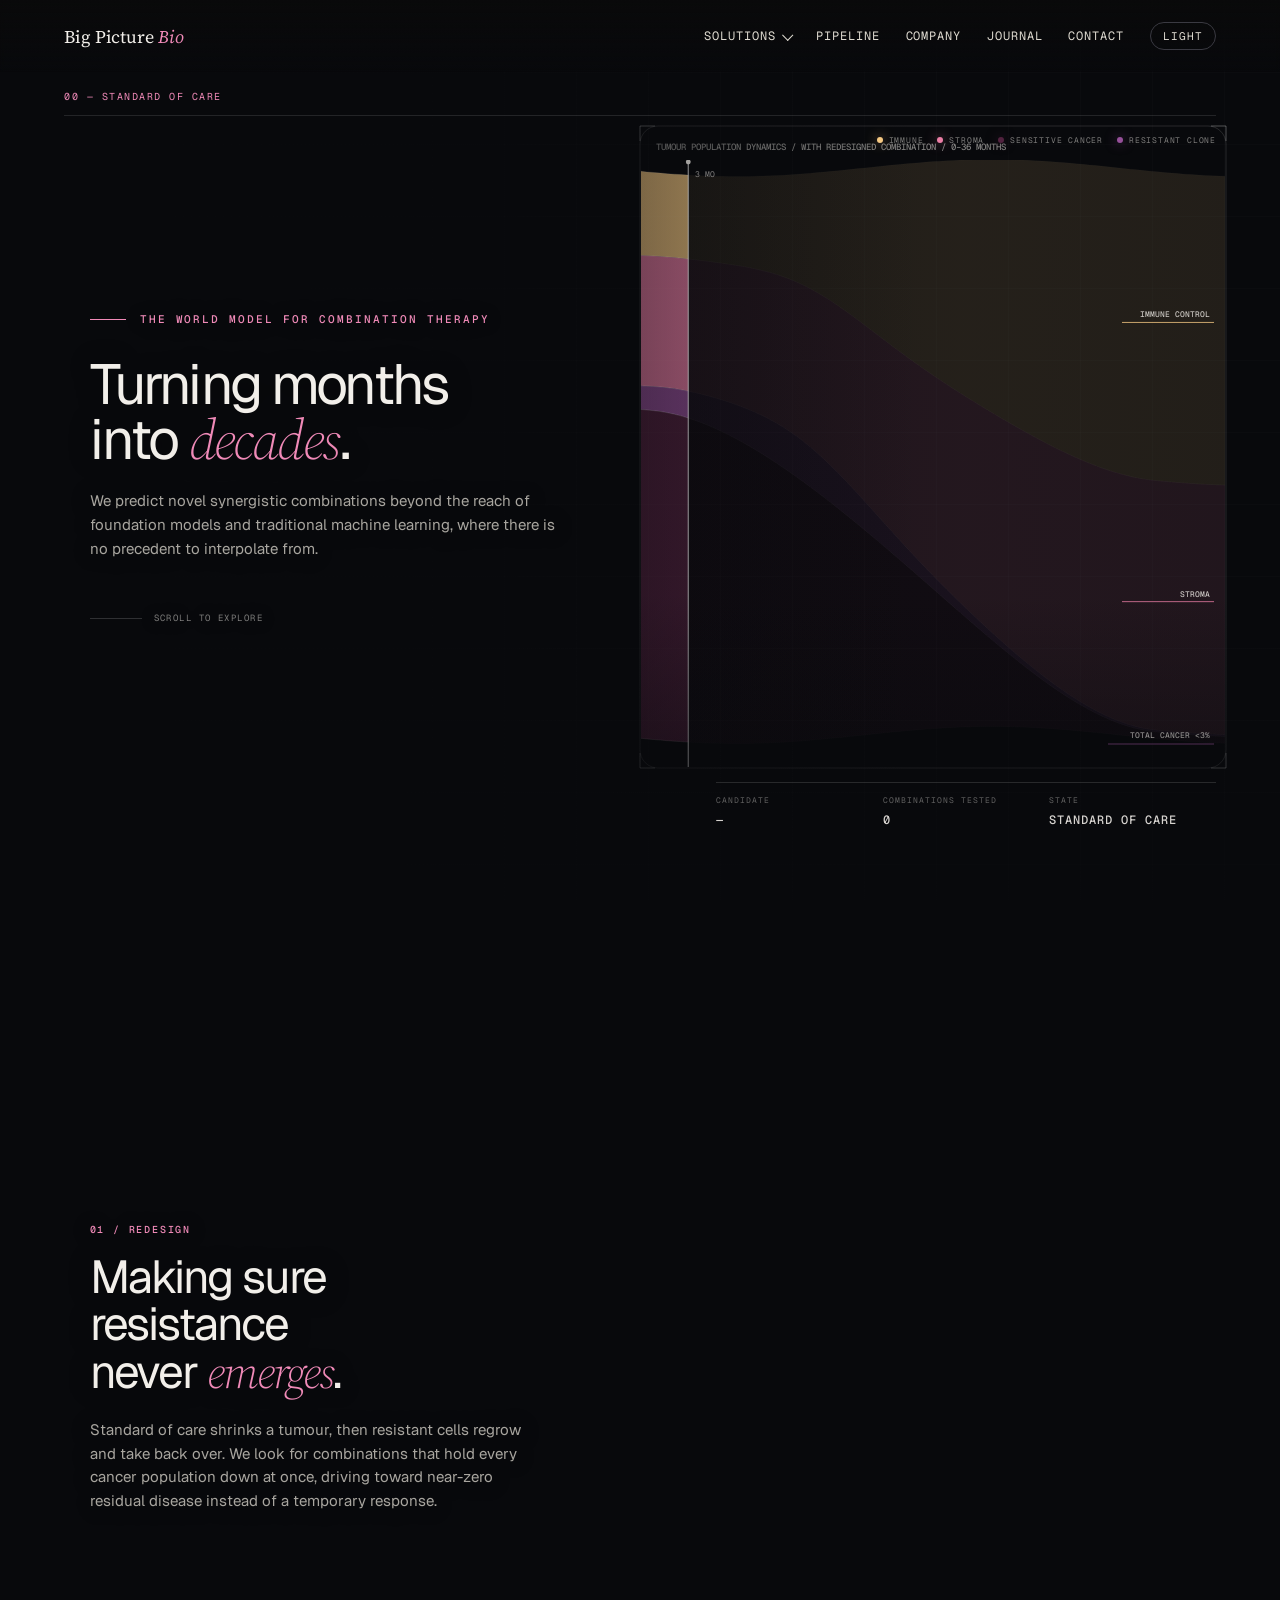
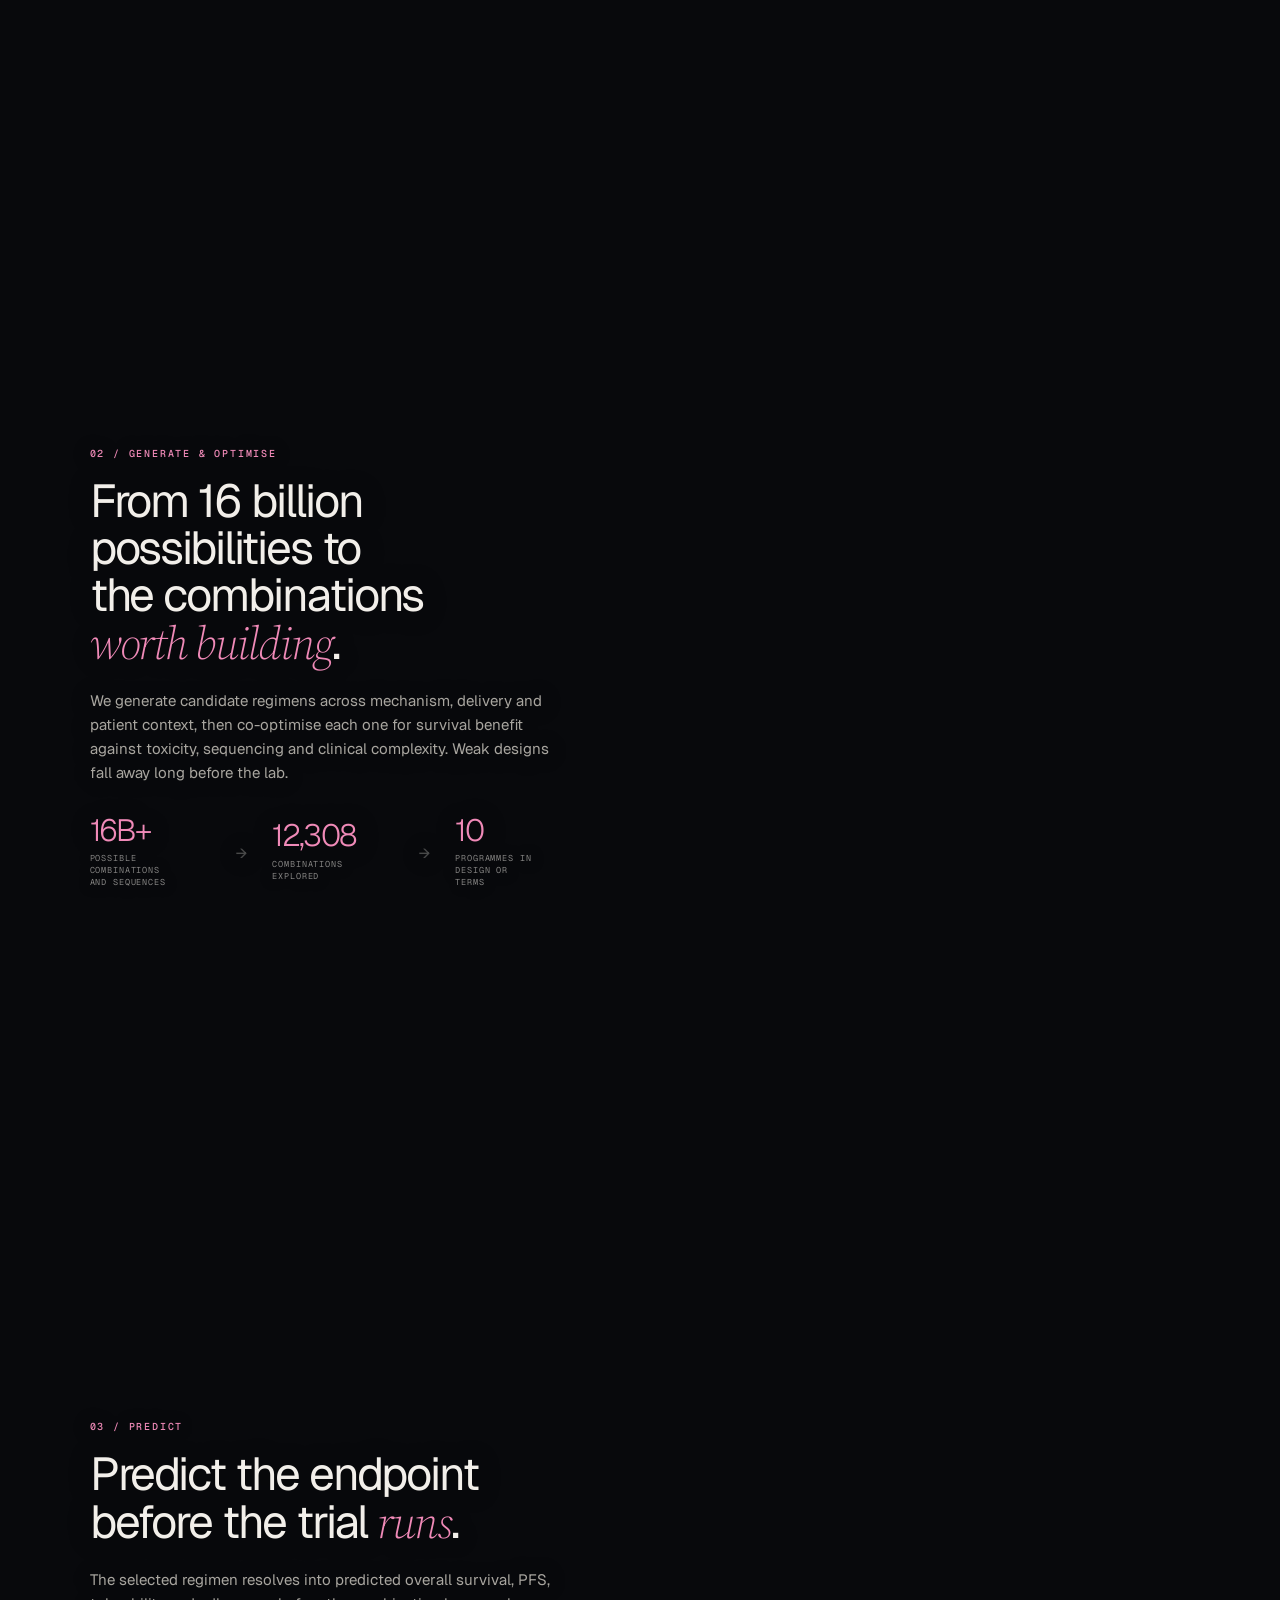
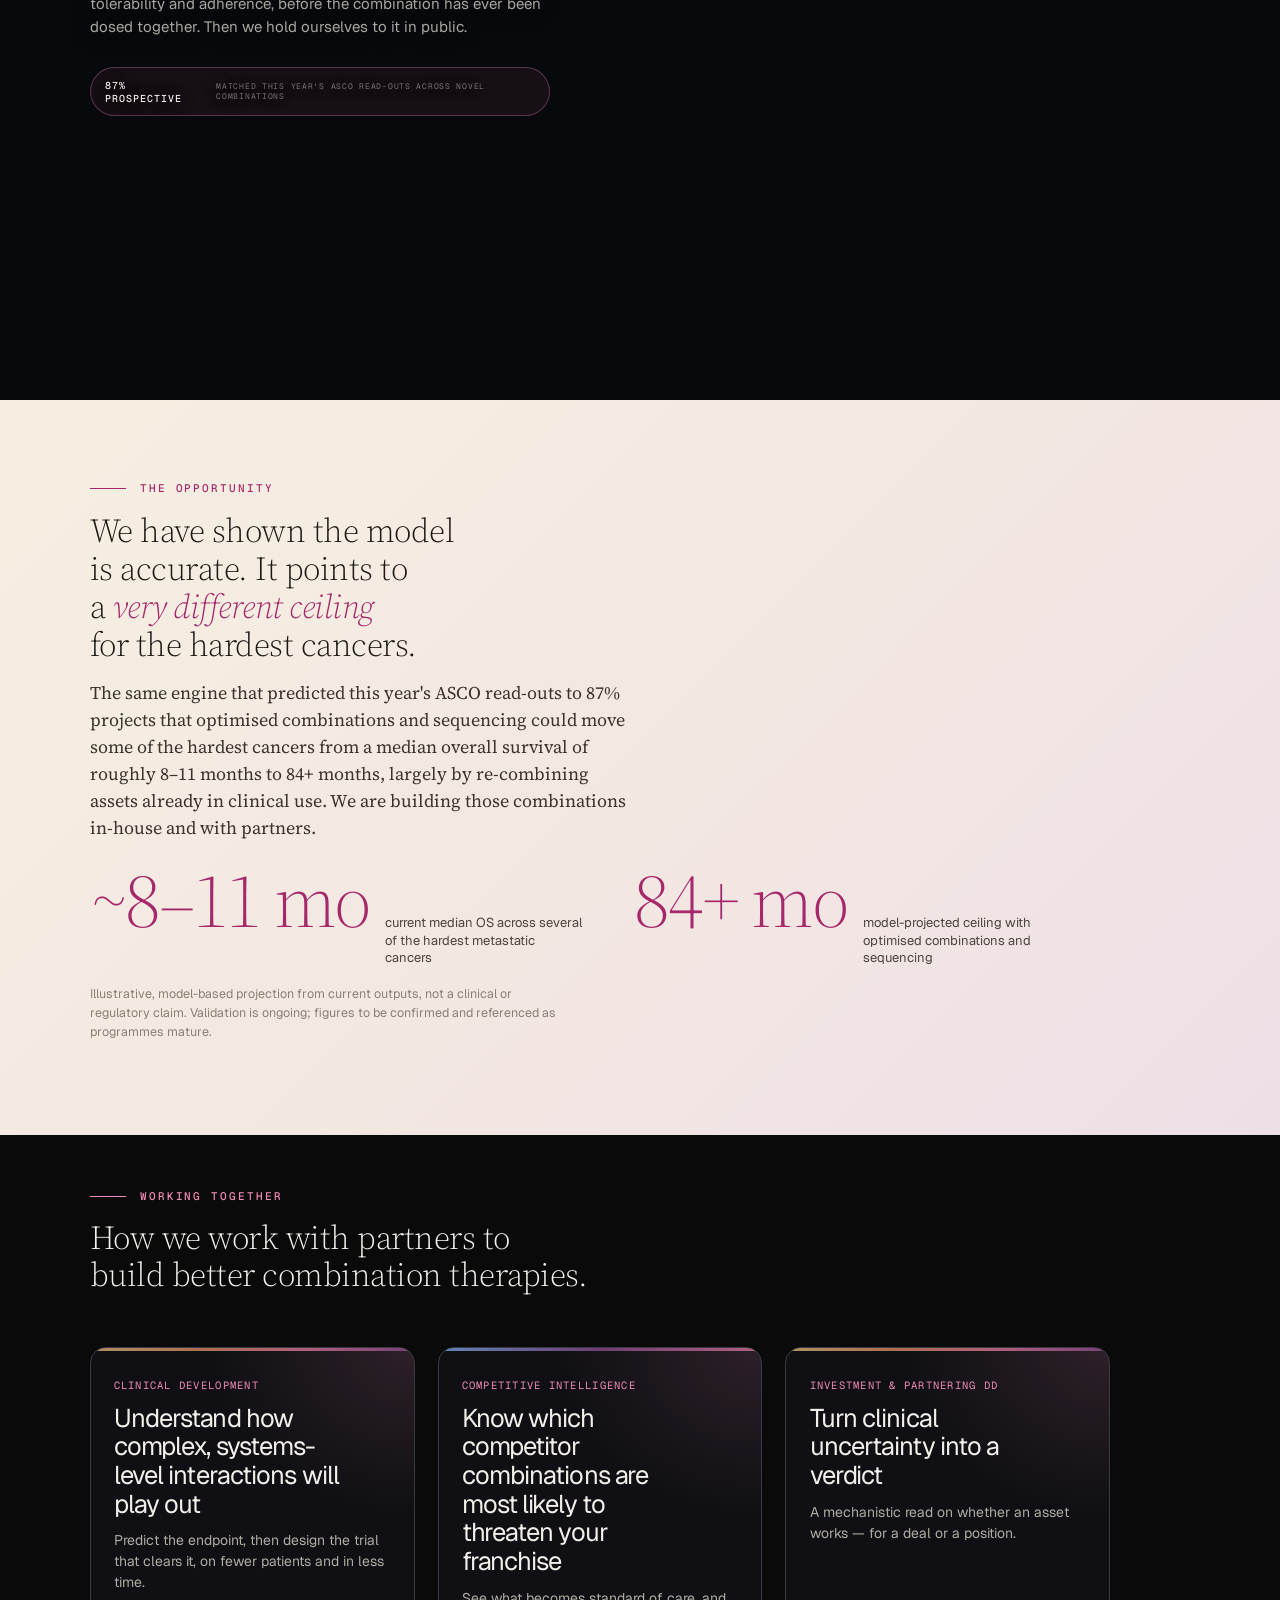
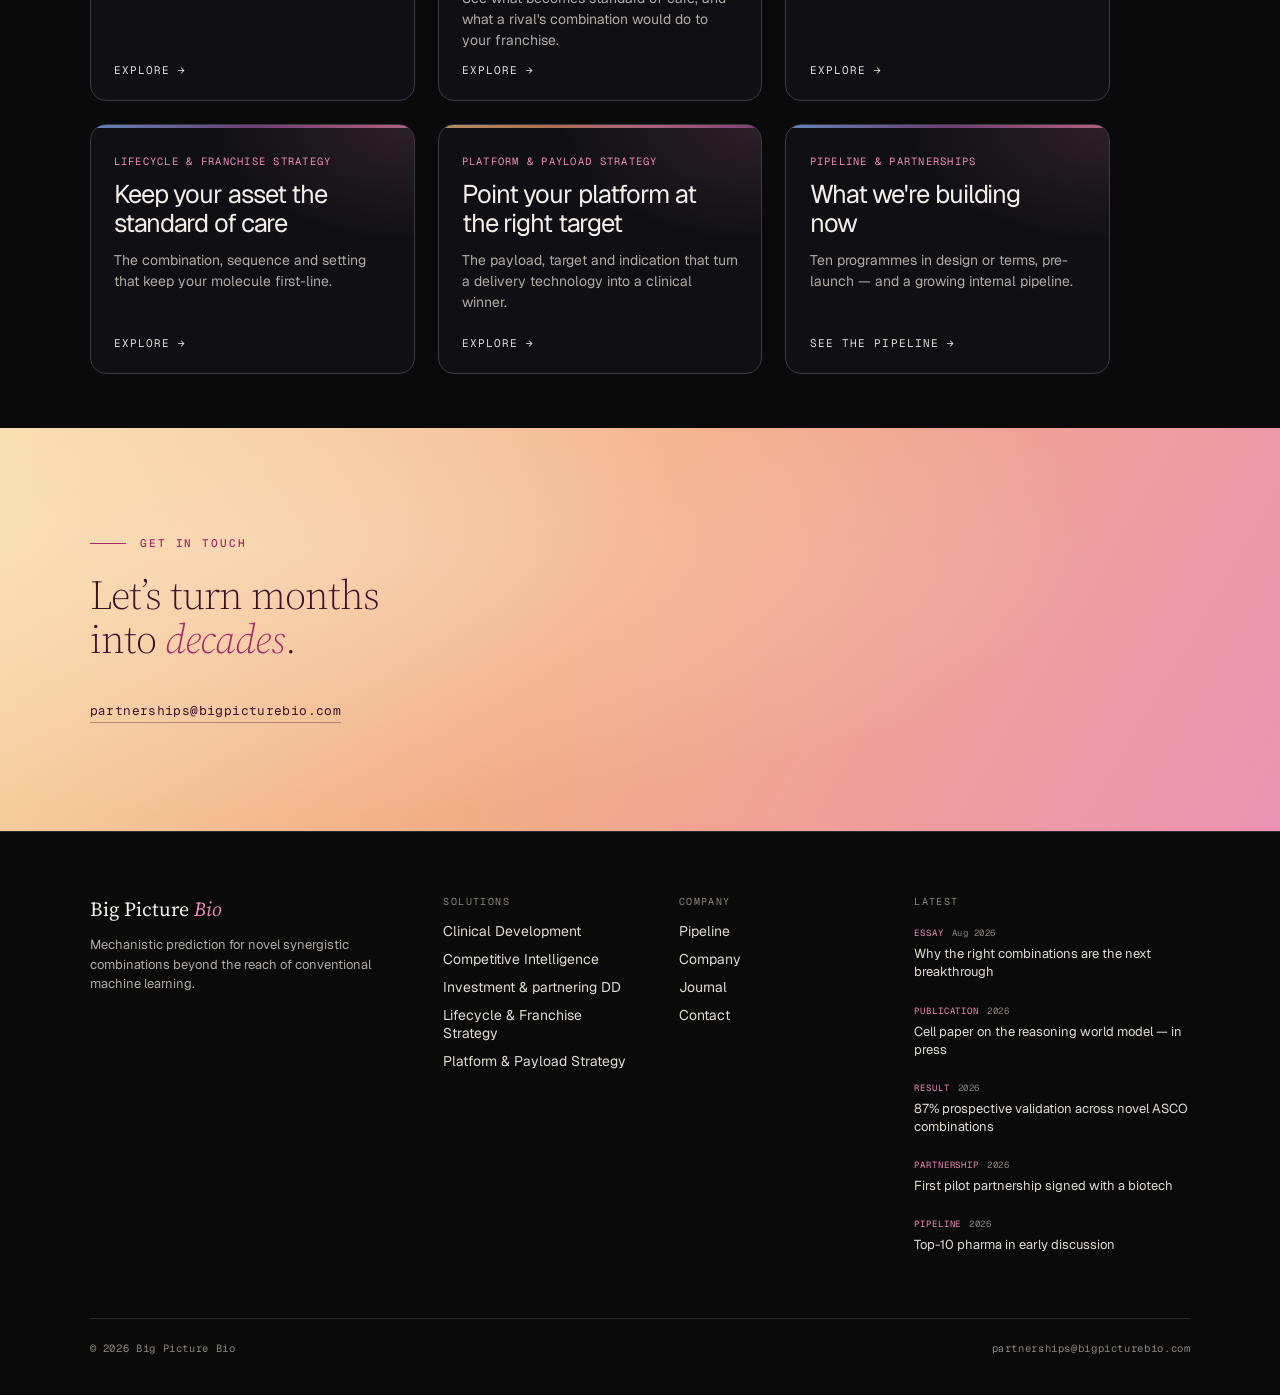
==== commit 2bc17f45: "Rework homepage model story and add site light mode Homepage (index.html + model-story.js): - Scale " ====
--- a/index.html
+++ b/index.html
@@ -23,8 +23,7 @@
         <div class="model-wash" aria-hidden="true"></div>
         <div class="model-hud" aria-hidden="true">
           <div class="model-hud-top">
-            <span>BPB / COMBINATION MODEL</span>
-            <span id="model-scene-label">01 — OBSERVE</span>
+            <span id="model-scene-label">00 — STANDARD OF CARE</span>
           </div>
           <div class="model-metrics">
             <div><span class="model-metric-label">Candidate</span><b id="model-candidate">—</b></div>
@@ -44,90 +43,58 @@
         <article class="model-beat model-beat--hero is-active" data-model-scene="0">
           <div class="model-beat-inner">
             <div class="eyebrow"><span class="bar"></span>The world model for combination therapy</div>
-            <h1>Turning months into <span>decades</span> by designing optimal combination therapies.</h1>
-            <p>We predict novel synergistic combinations beyond the reach of foundation models and traditional machine learning — where there is no precedent to interpolate from.</p>
-            <div class="model-scroll-cue"><span></span>Follow the model</div>
+            <h1>Turning months into <span>decades</span>.</h1>
+            <p>We predict novel synergistic combinations beyond the reach of foundation models and traditional machine learning, where there is no precedent to interpolate from.</p>
+            <div class="model-scroll-cue"><span></span>Scroll to explore</div>
           </div>
         </article>
 
         <article class="model-beat" data-model-scene="1">
           <div class="model-beat-inner">
             <span class="model-step">01 / Redesign</span>
-            <h2>What if the resistant clone never regained <em>control</em>?</h2>
-            <p>Standard-of-care treatment initially contracts PDAC, then resistant populations re-expand. We search for combinations that keep every cancer population suppressed — towards near-zero residual disease.</p>
-            <div class="model-note"><b>Same starting biology</b><span>A different evolutionary trajectory</span></div>
+            <h2>Making sure resistance never <em>emerges</em>.</h2>
+            <p>Standard of care shrinks a tumour, then resistant cells regrow and take back over. We look for combinations that hold every cancer population down at once, driving toward near-zero residual disease instead of a temporary response.</p>
           </div>
         </article>
 
-        <article class="model-beat" data-model-scene="2">
+        <article class="model-beat model-beat--wide" data-model-scene="2">
           <div class="model-beat-inner">
-            <span class="model-step">02 / Generate</span>
-            <h2>Explore thousands of combinations no screen could practically test.</h2>
-            <p>Candidate regimens are generated across mechanisms, delivery and patient context. Weak designs fall away before they reach the lab.</p>
-            <div class="model-note"><b>12,308 explored</b><span>From 16B+ possible designs</span></div>
+            <span class="model-step">02 / Generate &amp; optimise</span>
+            <h2>From 16 billion possibilities to the combinations <em>worth building</em>.</h2>
+            <p>We generate candidate regimens across mechanism, delivery and patient context, then co-optimise each one for survival benefit against toxicity, sequencing and clinical complexity. Weak designs fall away long before the lab.</p>
+            <div class="scale-run" aria-label="More than 16 billion possible combinations and sequences reduced to 12,308 explored and ten programmes">
+              <div><strong>16B+</strong><span>possible combinations and sequences</span></div>
+              <i>&rarr;</i>
+              <div><strong>12,308</strong><span>combinations explored</span></div>
+              <i>&rarr;</i>
+              <div><strong>10</strong><span>programmes in design or terms</span></div>
+            </div>
           </div>
         </article>
 
         <article class="model-beat" data-model-scene="3">
           <div class="model-beat-inner">
-            <span class="model-step">03 / Optimise</span>
-            <h2>Find the frontier where efficacy, tolerability and simplicity meet.</h2>
-            <p>The best regimen is not merely the strongest. The model co-optimises survival benefit against toxicity, delivery and clinical complexity.</p>
-            <div class="model-note"><b>Candidate 08,412</b><span>Pareto selected</span></div>
-          </div>
-        </article>
-
-        <article class="model-beat" data-model-scene="4">
-          <div class="model-beat-inner">
-            <span class="model-step">04 / Sequence</span>
-            <h2>Put every component in the right order — and at the right moment.</h2>
-            <p>Sequence and timing can change the outcome as much as the drugs themselves. The model tests overlap, pauses, priming and site-specific delivery.</p>
-            <div class="model-note"><b>Four treatment windows</b><span>One durable trajectory</span></div>
-          </div>
-        </article>
-
-        <article class="model-beat" data-model-scene="5">
-          <div class="model-beat-inner">
-            <span class="model-step">05 / Stress-test</span>
-            <h2>Expose the escape route before the disease finds it.</h2>
-            <p>Every design is challenged across resistance, dormant reservoirs and multiple disease sites. The model shows where control breaks — and what closes the gap.</p>
-            <div class="model-note model-note--risk"><b>Risk closed</b><span>Reseeding route blocked</span></div>
-          </div>
-        </article>
-
-        <article class="model-beat" data-model-scene="6">
-          <div class="model-beat-inner">
-            <span class="model-step">06 / Predict</span>
-            <h2>Project the consequence that matters: more time in durable control.</h2>
-            <p>The selected regimen resolves into predicted OS, PFS, tolerability and adherence — before the combination has ever been tested together.</p>
-            <div class="model-note"><b>Complete-response design</b><span>Endpoint-ready prediction</span></div>
+            <span class="model-step">03 / Predict</span>
+            <h2>Predict the endpoint before the trial <em>runs</em>.</h2>
+            <p>The selected regimen resolves into predicted overall survival, PFS, tolerability and adherence, before the combination has ever been dosed together. Then we hold ourselves to it in public.</p>
+            <div class="model-note"><b>87% prospective</b><span>matched this year's ASCO read-outs across novel combinations</span></div>
           </div>
         </article>
       </div>
     </div>
   </section>
 
-  <!-- ============ PROOF ============ -->
-  <section class="model-proof">
-    <div class="model-proof-inner">
-      <div class="model-proof-copy reveal">
-        <div class="eyebrow"><span class="bar"></span>Prospectively validated</div>
-        <h2>A model that can extrapolate — and show its working.</h2>
-        <p>Foundation models and traditional ML learn patterns from observed examples. Novel synergistic combinations often have no precedent. We reason from mechanism, resistance and trial design — then expose every assumption to scientific scrutiny.</p>
+  <!-- ============ THE OPPORTUNITY (light) ============ -->
+  <section class="problem model-opportunity">
+    <div class="problem-inner reveal">
+      <div class="eyebrow"><span class="bar"></span>The opportunity</div>
+      <h2 class="problem-head">We have shown the model is accurate. It points to a <span class="accent">very different ceiling</span> for the hardest cancers.</h2>
+      <p class="problem-lead">The same engine that predicted this year's ASCO read-outs to 87% projects that optimised combinations and sequencing could move some of the hardest cancers from a median overall survival of roughly 8&ndash;11 months to 84+ months, largely by re-combining assets already in clinical use. We are building those combinations in-house and with partners.</p>
+      <div class="kpis reveal mt-m">
+        <div class="statline"><span class="n">~8&ndash;11 mo</span><span class="l">current median OS across several of the hardest metastatic cancers</span></div>
+        <div class="statline"><span class="n">84+ mo</span><span class="l">model-projected ceiling with optimised combinations and sequencing</span></div>
       </div>
-      <div class="model-proof-stat reveal">
-        <strong>87<span>%</span></strong>
-        <p>prospective prediction of ASCO read-outs across entirely novel combinations</p>
-      </div>
-      <div class="model-proof-chart reveal">
-        <div class="panel-head"><span class="panel-title">Predicted vs. actual survival</span><span class="panel-tag">Illustrative</span></div>
-        <div data-chart="survival"></div>
-        <div class="panel-legend">
-          <span><i style="border-color:#A5286A"></i>Combination — predicted</span>
-          <span><i class="dot" style="background:#A5286A"></i>Actual read-out</span>
-          <span><i style="border-color:#7C7391"></i>Control</span>
-        </div>
-      </div>
+      <p class="footnote">Illustrative, model-based projection from current outputs, not a clinical or regulatory claim. Validation is ongoing; figures to be confirmed and referenced as programmes mature.</p>
     </div>
   </section>
 
@@ -135,21 +102,20 @@
 <section class="block tight model-solutions">
   <div class="wrap">
     <div class="block-head reveal">
-      <div class="eyebrow"><span class="bar"></span>One model, every layer</div>
-      <h2 class="head mt-s">Reducing risk on complex therapeutic decisions.</h2>
-      <p class="lead">One engine, five decisions — each grounded in the same mechanistic state.</p>
+      <div class="eyebrow"><span class="bar"></span>Working together</div>
+      <h2 class="head mt-s">How we work with partners to build better combination therapies.</h2>
     </div>
     <div class="solutions-grid" style="margin-top:clamp(44px,6vh,72px);">
       <a class="sol-card reveal" href="/solutions/clinical-development.html">
         <span class="k">Clinical Development</span>
-        <h3>See the read-out before you run the trial</h3>
-        <p>Predict the endpoint, then design the trial that clears it — on fewer patients, in less time.</p>
+        <h3>Understand how complex, systems-level interactions will play out</h3>
+        <p>Predict the endpoint, then design the trial that clears it, on fewer patients and in less time.</p>
         <span class="go">Explore</span>
       </a>
       <a class="sol-card reveal" href="/solutions/competitive-intelligence.html">
         <span class="k">Competitive Intelligence</span>
-        <h3>Read the field by its mechanism</h3>
-        <p>Know what becomes standard of care — and what a rival's combination does to your franchise.</p>
+        <h3>Know which competitor combinations are most likely to threaten your franchise</h3>
+        <p>See what becomes standard of care, and what a rival's combination would do to your franchise.</p>
         <span class="go">Explore</span>
       </a>
       <a class="sol-card reveal" href="/solutions/investment-partnering-dd.html">
--- a/assets/site.css
+++ b/assets/site.css
@@ -627,7 +627,7 @@
   pointer-events:none;
 }
 .model-beat-inner{
-  width:min(610px,42vw);
+  width:min(520px,36vw);
   opacity:.2;
   transform:translateY(26px);
   transition:opacity .5s ease, transform .5s ease;
@@ -637,15 +637,18 @@
   opacity:1;
   transform:none;
 }
-.model-beat--hero .model-beat-inner{ width:min(760px,52vw); }
+.model-beat--hero .model-beat-inner{ width:min(560px,38vw); }
+.model-beat--wide .model-beat-inner{ width:min(560px,38vw); }
+.model-beat .scale-run{ max-width:100%; margin-top:clamp(20px,2.6vw,32px); }
+.model-beat .scale-run strong{ font-size:clamp(26px,2.4vw,40px); }
 .model-beat--hero h1{
   margin:clamp(18px,2.4vw,30px) 0 0;
-  max-width:12.5ch;
-  font-family:var(--sans);
-  font-size:clamp(44px,5.5vw,82px);
+  max-width:11ch;
+  font-family:var(--sans);
+  font-size:clamp(38px,4.4vw,64px);
   font-weight:400;
-  line-height:.95;
-  letter-spacing:-.055em;
+  line-height:.98;
+  letter-spacing:-.05em;
   text-wrap:balance;
 }
 .model-beat--hero h1 span{
@@ -704,13 +707,13 @@
   text-transform:uppercase;
 }
 .model-beat h2{
-  max-width:15ch;
+  max-width:14ch;
   margin:0;
   color:var(--ink);
   font-family:var(--sans);
-  font-size:clamp(34px,4vw,62px);
+  font-size:clamp(32px,3.6vw,56px);
   font-weight:400;
-  line-height:1;
+  line-height:1.02;
   letter-spacing:-.045em;
   text-wrap:balance;
 }
@@ -830,6 +833,11 @@
 .model-proof-chart .panel-legend{ color:#756D64; }
 .model-proof-chart svg line{ stroke:#4A443C; }
 
+.model-opportunity{
+  position:relative;
+  z-index:6;
+}
+
 .model-solutions{
   position:relative;
   z-index:6;
@@ -870,13 +878,9 @@
 }
 
 @media (max-width:1080px){
-  .model-beat-inner{ width:min(620px,52vw); }
-  .model-beat--hero .model-beat-inner{ width:min(680px,58vw); }
   .model-metrics{ min-width:400px; }
-  .model-proof-inner{ grid-template-columns:1fr .5fr; }
-  .model-proof-chart{ grid-column:1 / -1; max-width:680px; }
-}
-@media (max-width:820px){
+}
+@media (max-width:1024px){
   .model-visual{ min-height:600px; }
   .model-visual::before{ opacity:.24; mask-image:none; }
   .model-wash{
@@ -911,8 +915,6 @@
   .model-solutions .solutions-grid{ grid-template-columns:1fr 1fr; }
 }
 @media (max-width:580px){
-  .model-hud-top span:first-child{ display:none; }
-  .model-hud-top{ justify-content:flex-end; }
   .model-metrics > div:nth-child(1){ display:none; }
   .model-metrics{ grid-template-columns:1fr 1fr; }
   .model-note{ align-items:flex-start; flex-direction:column; gap:4px; border-radius:14px; }
@@ -1303,3 +1305,94 @@
 @media (prefers-reduced-motion:reduce){
   .bio-art-canvas{ transition:none; }
 }
+
+/* ===========================================================================
+   THEME TOGGLE  (nav button)
+   Cinematic canvas heroes stay dark in both themes; the editorial content
+   flips to a warm paper light theme.
+   =========================================================================== */
+.theme-toggle{
+  font-family:var(--mono); font-size:11px; letter-spacing:.1em; text-transform:uppercase;
+  color:var(--ink-2); background:none; border:1px solid var(--line-2); border-radius:999px;
+  padding:6px 12px; cursor:pointer; white-space:nowrap;
+  transition:color .18s ease, border-color .18s ease;
+}
+.theme-toggle:hover{ color:var(--accent); border-color:var(--accent); }
+.theme-toggle::before{ content:"Light"; }
+@media (max-width:860px){
+  .theme-toggle{ margin-top:8px; font-size:13px; padding:8px 14px; }
+}
+
+/* ===========================================================================
+   LIGHT THEME
+   =========================================================================== */
+:root[data-theme="light"]{
+  --bg:#F5F1E8;
+  --bg-2:#EFE7DA;
+  --ink:#211C18;
+  --ink-2:#3E382F;
+  --muted:#6E665B;
+  --faint:#8A8175;
+  --line:#E4DBCE;
+  --line-2:#D4C9B9;
+  --accent:#A5286A;
+  --accent-2:#B7622F;
+}
+:root[data-theme="light"] body,
+:root[data-theme="light"] .home-page,
+:root[data-theme="light"] .inner-page{ background:var(--bg); }
+
+/* --- nav: dark scrim + light text at the top (every page opens on a dark
+   canvas hero); flips to light chrome + dark text once scrolled (solid) --- */
+:root[data-theme="light"] .nav .wordmark{ color:#F2EFEA; }
+:root[data-theme="light"] .nav .wordmark em{ color:var(--accent); }
+:root[data-theme="light"] .nav-links a,
+:root[data-theme="light"] .nav-item > button{ color:#E0DCD2; }
+:root[data-theme="light"] .nav-toggle span{ background:#F2EFEA; }
+:root[data-theme="light"] .nav.solid{ background:rgba(245,241,232,.93); border-bottom-color:var(--line); }
+:root[data-theme="light"] .nav.solid .wordmark{ color:var(--ink); }
+:root[data-theme="light"] .nav.solid .nav-links a,
+:root[data-theme="light"] .nav.solid .nav-item > button{ color:var(--ink-2); }
+:root[data-theme="light"] .nav.solid .nav-toggle span{ background:var(--ink); }
+:root[data-theme="light"] .nav.solid .nav-links a.current{ color:var(--ink); }
+:root[data-theme="light"] .nav.solid .nav-links a:hover,
+:root[data-theme="light"] .nav.solid .nav-item > button:hover{ color:var(--accent); }
+:root[data-theme="light"] .nav-menu{ background:rgba(255,255,255,.98); border-color:var(--line-2); box-shadow:0 30px 80px rgba(90,60,40,.18); }
+:root[data-theme="light"] .nav-menu a{ color:var(--ink-2); }
+:root[data-theme="light"] .nav-menu a small{ color:var(--faint); }
+:root[data-theme="light"] .nav-menu a:hover{ background:rgba(165,40,106,.08); color:var(--ink); }
+:root[data-theme="light"] .nav-menu a:hover small{ color:var(--accent); }
+@media (max-width:860px){
+  :root[data-theme="light"] .nav.menu-open .nav-links{ background:rgba(245,241,232,.98); }
+  :root[data-theme="light"] .nav.menu-open .nav-links a,
+  :root[data-theme="light"] .nav.menu-open .nav-item > button{ color:var(--ink-2); }
+}
+
+/* --- theme toggle button in each nav state --- */
+:root[data-theme="light"] .theme-toggle::before{ content:"Dark"; }
+:root[data-theme="light"] .theme-toggle{ color:#E0DCD2; border-color:rgba(255,255,255,.28); }
+:root[data-theme="light"] .theme-toggle:hover{ color:var(--accent); border-color:var(--accent); }
+:root[data-theme="light"] .nav.solid .theme-toggle{ color:var(--ink-2); border-color:var(--line-2); }
+:root[data-theme="light"] .nav.solid .theme-toggle:hover{ color:var(--accent); border-color:var(--accent); }
+
+/* --- footer + solution cards flip to light --- */
+:root[data-theme="light"] .footer{ background:var(--bg-2); border-top-color:var(--line); }
+:root[data-theme="light"] .sol-card{ background:rgba(255,255,255,.55); border-color:var(--line-2); }
+:root[data-theme="light"] .sol-card:hover{ background:rgba(255,255,255,.85); border-color:var(--accent); }
+:root[data-theme="light"] .sol-card p{ color:#6A6258; }
+:root[data-theme="light"] .model-solutions{ background:var(--bg-2); }
+:root[data-theme="light"] .model-solutions .sol-card{
+  background:radial-gradient(120% 90% at 100% 0%, rgba(165,40,106,.06), transparent 52%), #fff;
+}
+
+/* --- the home hero canvas band stays dark: keep its text light --- */
+:root[data-theme="light"] .model-story{ color:#F2EFEA; }
+:root[data-theme="light"] .model-beat h2{ color:#F2EFEA; }
+:root[data-theme="light"] .model-beat--hero p{ color:rgba(224,220,210,.82); }
+
+/* --- inner-page canvas heroes + dark scrim bands keep light text --- */
+:root[data-theme="light"] .hero h1{ color:#F2EFEA; }
+:root[data-theme="light"] .hero .sub{ color:rgba(224,220,210,.84); }
+:root[data-theme="light"] .inner-page .section-head h2{ color:#F2EFEA; }
+:root[data-theme="light"] .inner-page .section-head p{ color:rgba(224,220,210,.8); }
+:root[data-theme="light"] .inner-page .lead{ color:var(--ink-2); }
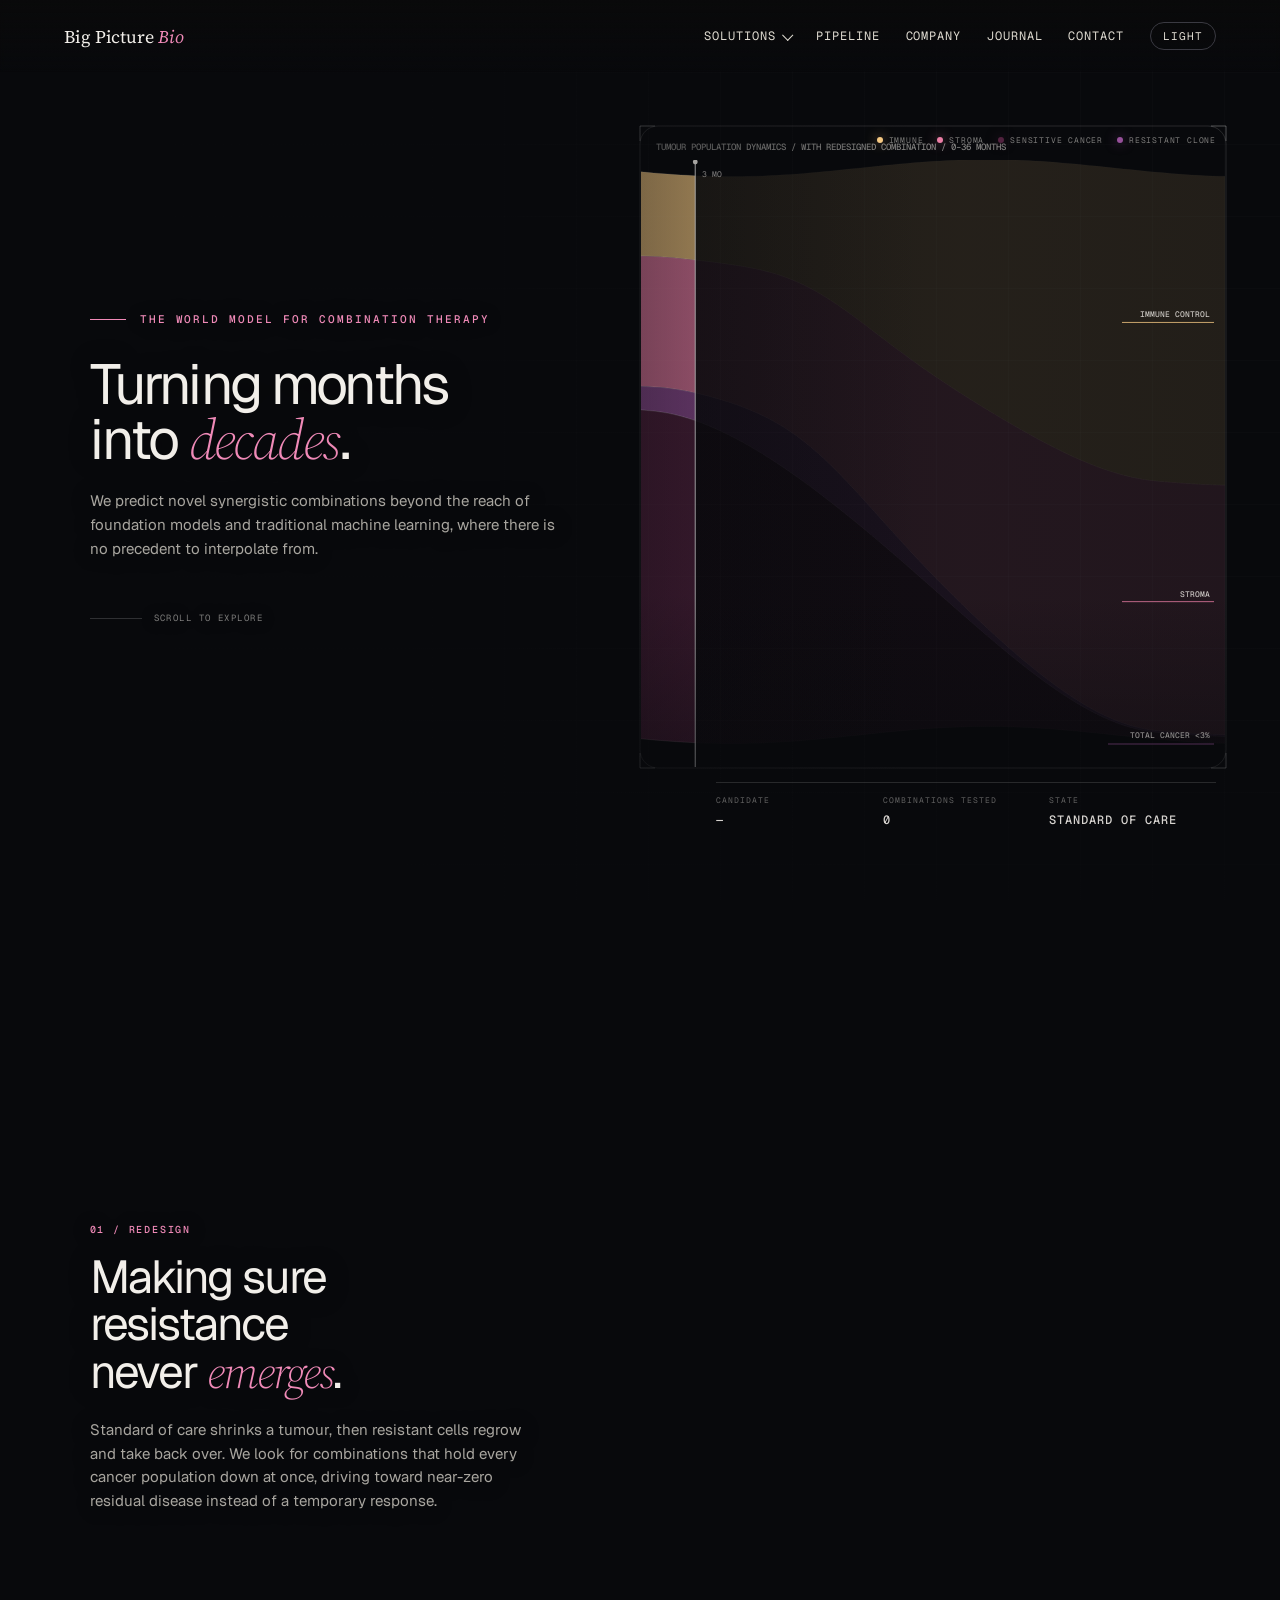
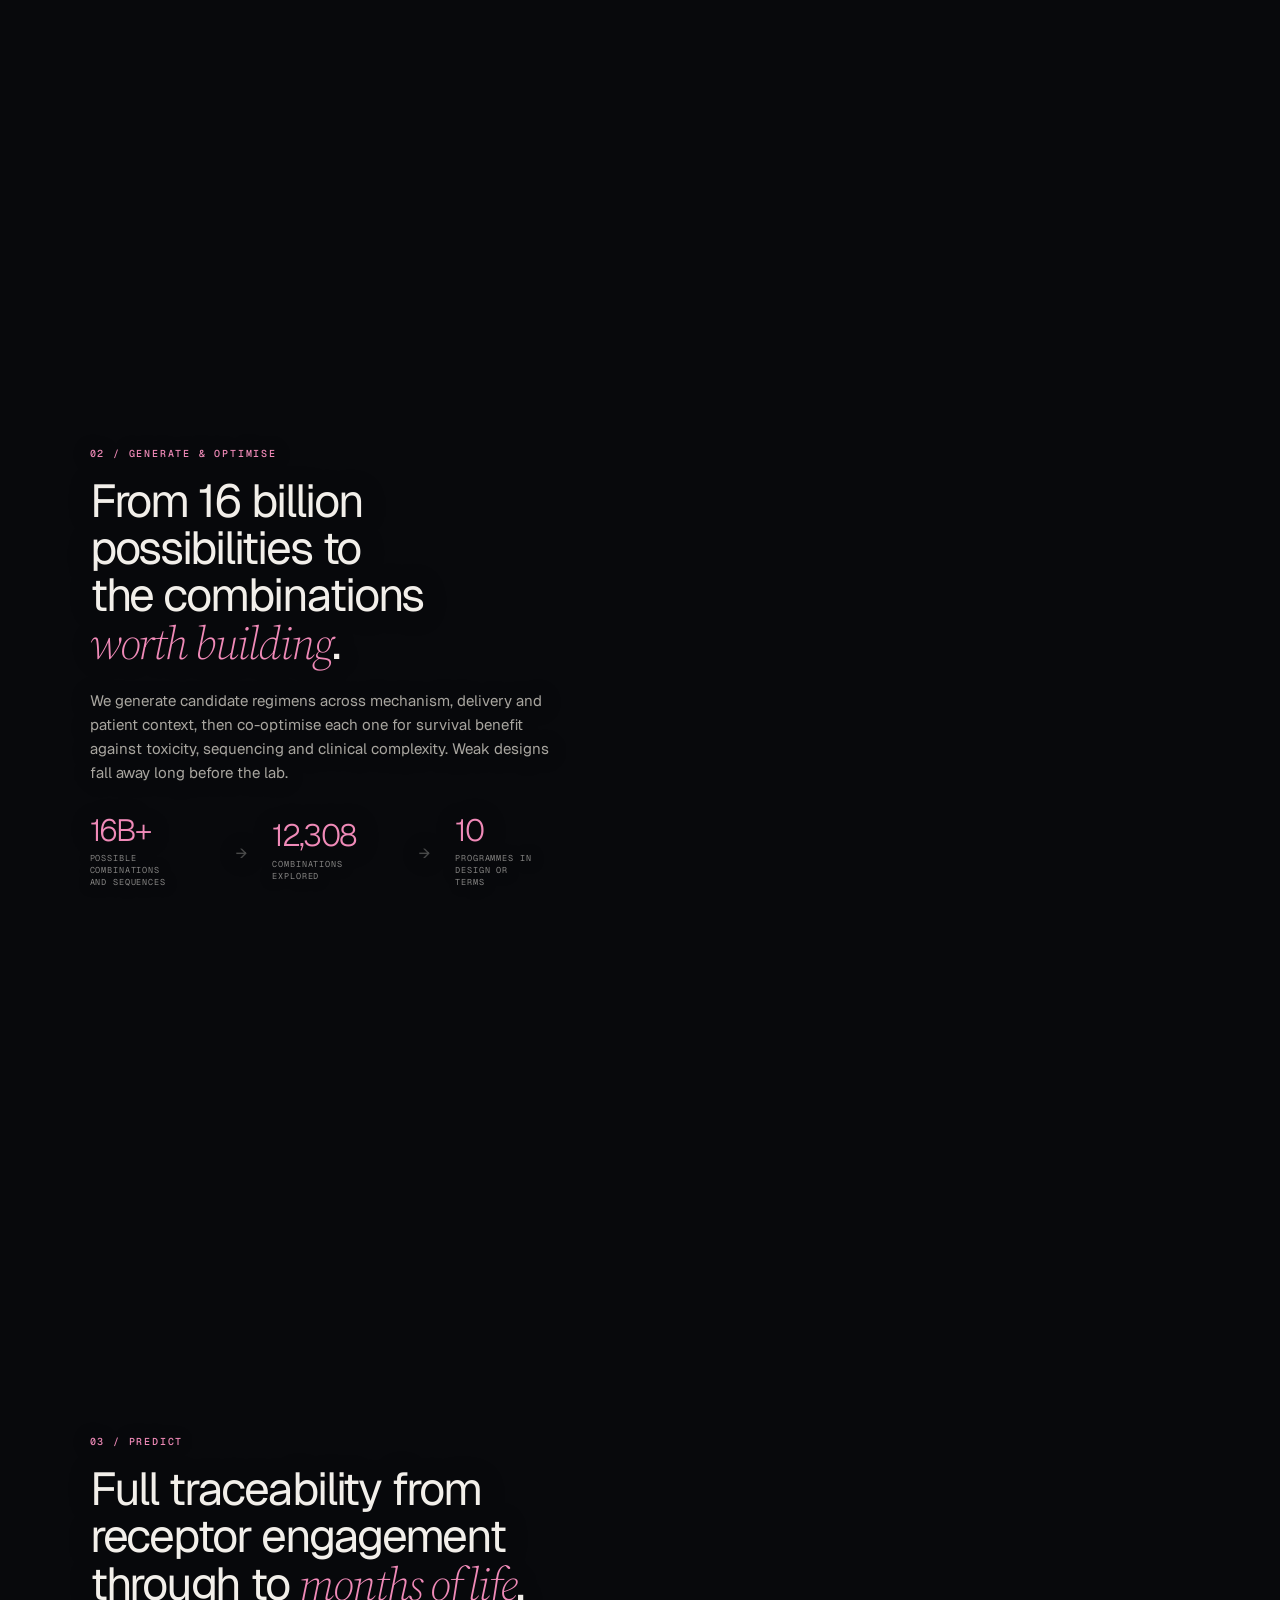
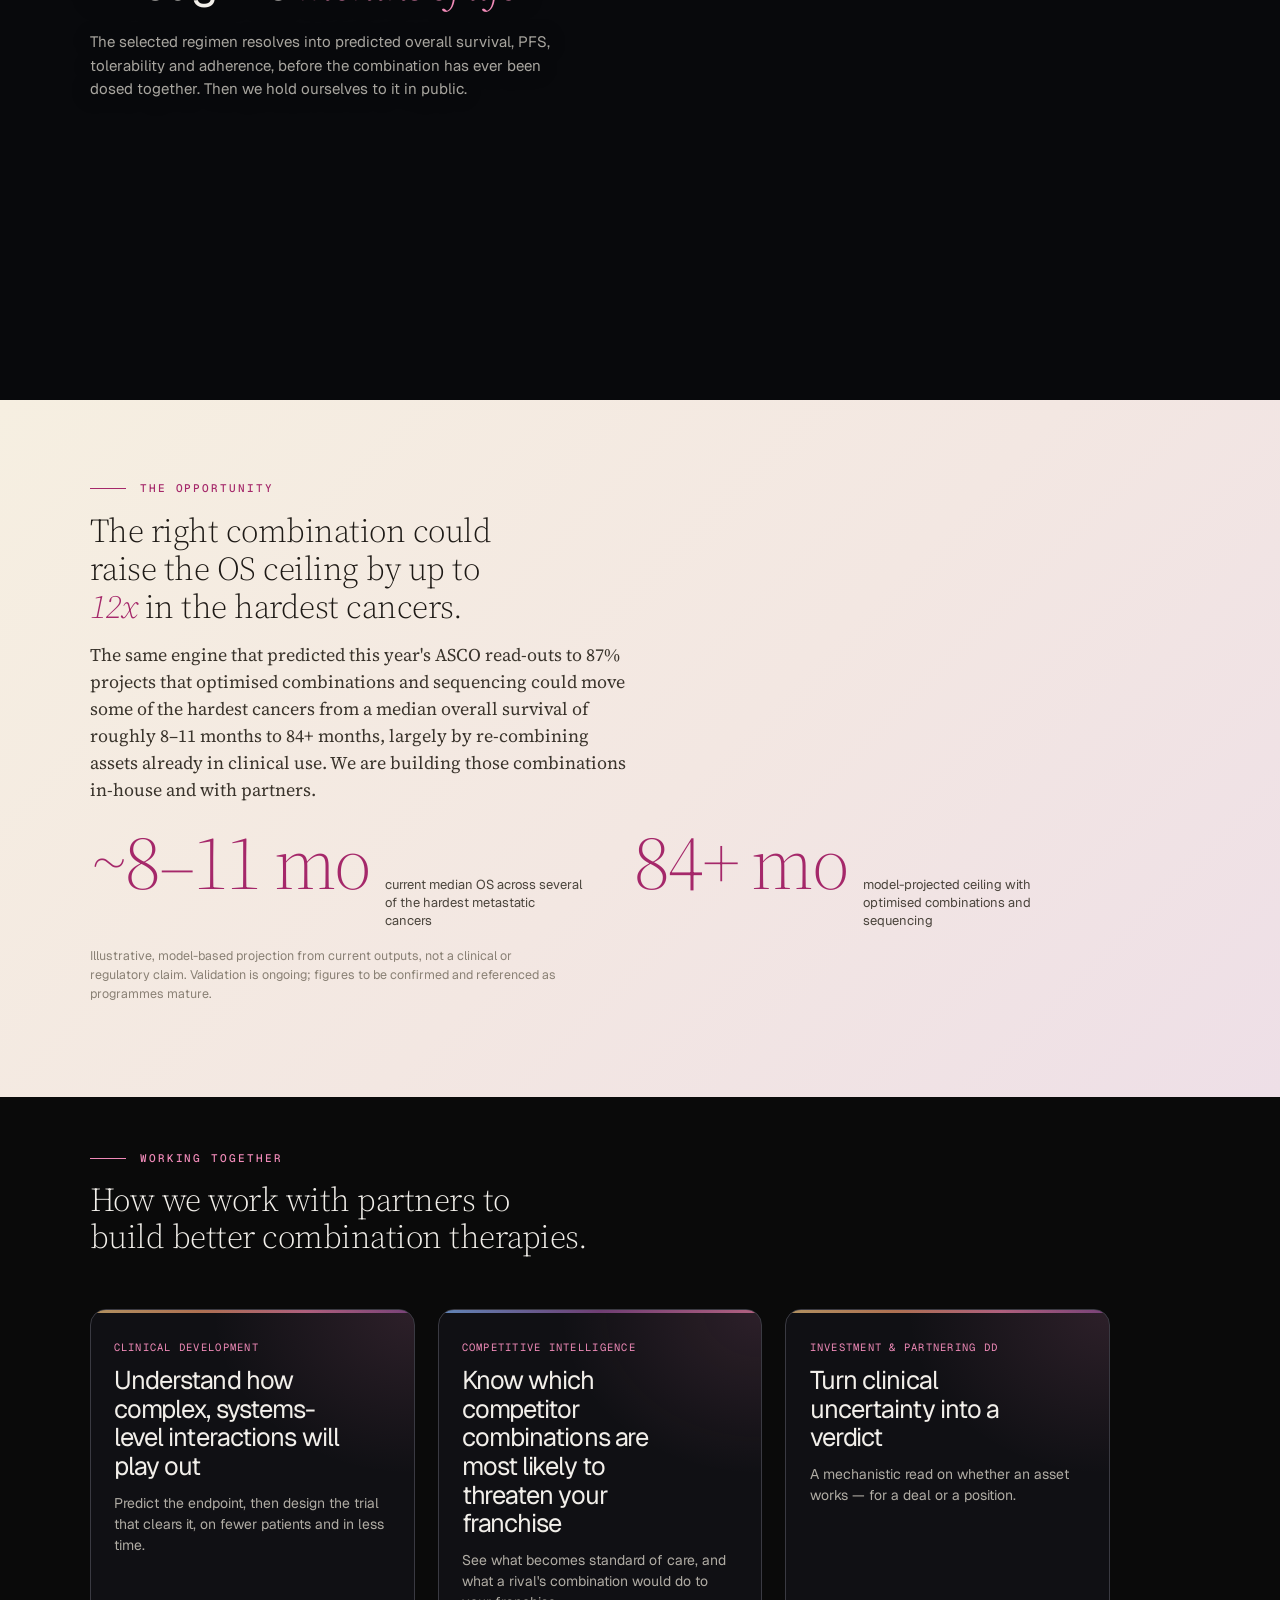
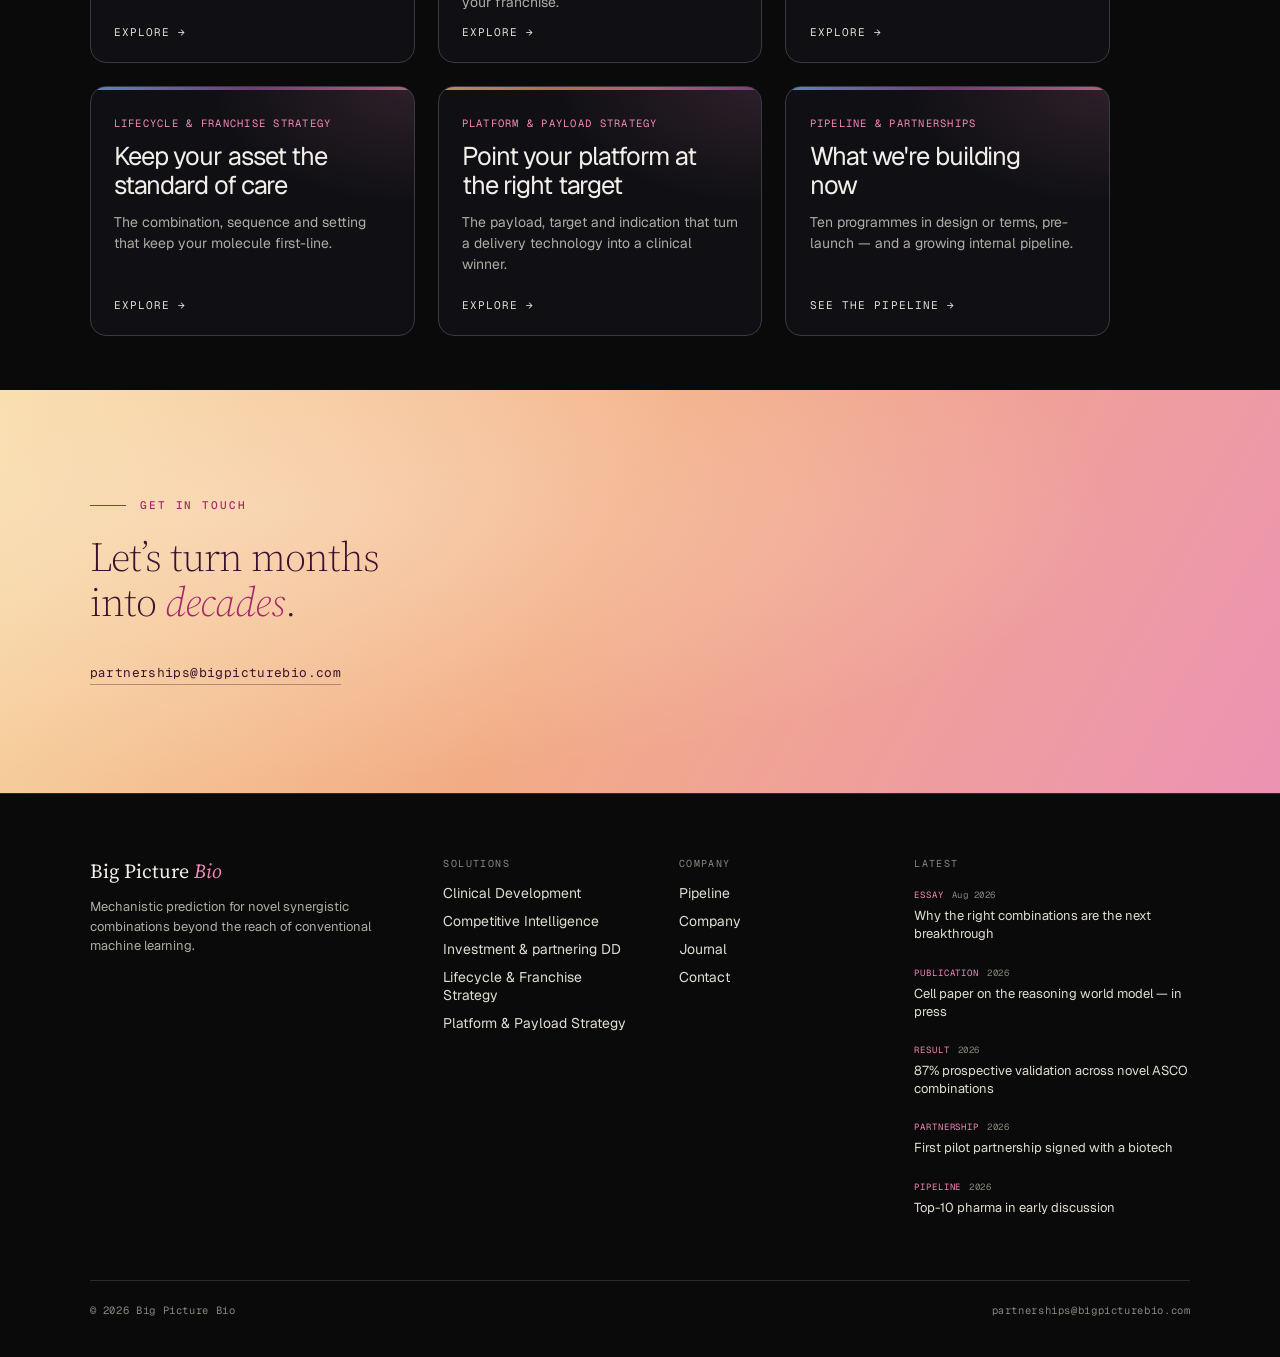
==== commit 4fb4284a: "Refine homepage + launch-post copy and CTA Homepage (index.html): - Predict beat heading -> "Full tr" ====
--- a/index.html
+++ b/index.html
@@ -22,9 +22,6 @@
         <canvas class="model-canvas" id="model-canvas" aria-hidden="true"></canvas>
         <div class="model-wash" aria-hidden="true"></div>
         <div class="model-hud" aria-hidden="true">
-          <div class="model-hud-top">
-            <span id="model-scene-label">00 — STANDARD OF CARE</span>
-          </div>
           <div class="model-metrics">
             <div><span class="model-metric-label">Candidate</span><b id="model-candidate">—</b></div>
             <div><span class="model-metric-label">Combinations tested</span><b id="model-tested">0</b></div>
@@ -75,9 +72,8 @@
         <article class="model-beat" data-model-scene="3">
           <div class="model-beat-inner">
             <span class="model-step">03 / Predict</span>
-            <h2>Predict the endpoint before the trial <em>runs</em>.</h2>
+            <h2>Full traceability from receptor engagement through to <em>months of life</em>.</h2>
             <p>The selected regimen resolves into predicted overall survival, PFS, tolerability and adherence, before the combination has ever been dosed together. Then we hold ourselves to it in public.</p>
-            <div class="model-note"><b>87% prospective</b><span>matched this year's ASCO read-outs across novel combinations</span></div>
           </div>
         </article>
       </div>
@@ -88,7 +84,7 @@
   <section class="problem model-opportunity">
     <div class="problem-inner reveal">
       <div class="eyebrow"><span class="bar"></span>The opportunity</div>
-      <h2 class="problem-head">We have shown the model is accurate. It points to a <span class="accent">very different ceiling</span> for the hardest cancers.</h2>
+      <h2 class="problem-head">The right combination could raise the OS ceiling by up to <span class="accent">12x</span> in the hardest cancers.</h2>
       <p class="problem-lead">The same engine that predicted this year's ASCO read-outs to 87% projects that optimised combinations and sequencing could move some of the hardest cancers from a median overall survival of roughly 8&ndash;11 months to 84+ months, largely by re-combining assets already in clinical use. We are building those combinations in-house and with partners.</p>
       <div class="kpis reveal mt-m">
         <div class="statline"><span class="n">~8&ndash;11 mo</span><span class="l">current median OS across several of the hardest metastatic cancers</span></div>
--- a/assets/site.css
+++ b/assets/site.css
@@ -1385,10 +1385,41 @@
   background:radial-gradient(120% 90% at 100% 0%, rgba(165,40,106,.06), transparent 52%), #fff;
 }
 
-/* --- the home hero canvas band stays dark: keep its text light --- */
-:root[data-theme="light"] .model-story{ color:#F2EFEA; }
-:root[data-theme="light"] .model-beat h2{ color:#F2EFEA; }
-:root[data-theme="light"] .model-beat--hero p{ color:rgba(224,220,210,.82); }
+/* --- home model story: full light treatment (canvas repaints light too) --- */
+:root[data-theme="light"] .model-story{ background:var(--bg); color:var(--ink); }
+:root[data-theme="light"] .model-visual{
+  background:radial-gradient(90% 100% at 78% 52%, rgba(240,138,184,.12), transparent 70%), var(--bg);
+}
+:root[data-theme="light"] .model-visual::before{
+  background-image:
+    linear-gradient(rgba(40,32,24,.05) 1px, transparent 1px),
+    linear-gradient(90deg, rgba(40,32,24,.05) 1px, transparent 1px);
+}
+:root[data-theme="light"] .model-wash{
+  background:
+    linear-gradient(90deg, rgba(245,241,232,.98) 0%, rgba(245,241,232,.93) 31%, rgba(245,241,232,.44) 48%, rgba(245,241,232,0) 72%),
+    linear-gradient(0deg, rgba(245,241,232,.76) 0%, rgba(245,241,232,0) 34%);
+}
+:root[data-theme="light"] .model-hud-top{ color:rgba(36,31,27,.56); border-bottom-color:rgba(40,32,24,.16); }
+:root[data-theme="light"] .model-metrics{ border-top-color:rgba(40,32,24,.18); }
+:root[data-theme="light"] .model-metric-label{ color:rgba(36,31,27,.5); }
+:root[data-theme="light"] .model-metrics b{ color:rgba(36,31,27,.9); }
+:root[data-theme="light"] .model-key{ color:rgba(36,31,27,.62); }
+:root[data-theme="light"] .model-beat h2{ color:var(--ink); }
+:root[data-theme="light"] .model-beat p{ color:rgba(60,56,47,.82); }
+:root[data-theme="light"] .model-beat--hero p{ color:rgba(60,56,47,.82); }
+:root[data-theme="light"] .model-scroll-cue{ color:rgba(36,31,27,.55); }
+:root[data-theme="light"] .model-scroll-cue span{ background:rgba(40,32,24,.14); }
+:root[data-theme="light"] .model-note{ border-color:rgba(165,40,106,.32); background:rgba(165,40,106,.07); }
+:root[data-theme="light"] .model-note b{ color:var(--ink); }
+:root[data-theme="light"] .model-note span{ color:rgba(36,31,27,.5); }
+@media (max-width:1024px){
+  :root[data-theme="light"] .model-wash{
+    background:
+      linear-gradient(0deg, rgba(245,241,232,.98) 0%, rgba(245,241,232,.9) 34%, rgba(245,241,232,.18) 70%, rgba(245,241,232,.05) 100%),
+      linear-gradient(90deg, rgba(245,241,232,.42), transparent);
+  }
+}
 
 /* --- inner-page canvas heroes + dark scrim bands keep light text --- */
 :root[data-theme="light"] .hero h1{ color:#F2EFEA; }
@@ -1396,3 +1427,45 @@
 :root[data-theme="light"] .inner-page .section-head h2{ color:#F2EFEA; }
 :root[data-theme="light"] .inner-page .section-head p{ color:rgba(224,220,210,.8); }
 :root[data-theme="light"] .inner-page .lead{ color:var(--ink-2); }
+
+/* --- data-instrument cards stay dark on a light page: make them opaque
+   and keep their inner text light so the embedded charts read cleanly --- */
+:root[data-theme="light"] .panel{
+  background:radial-gradient(120% 100% at 100% 0%, rgba(82,34,63,.28), transparent 54%), #141019;
+  border-color:rgba(255,255,255,.10);
+  box-shadow:0 26px 70px rgba(90,60,40,.20);
+}
+:root[data-theme="light"] .panel .panel-title,
+:root[data-theme="light"] .panel .panel-title-lg{ color:#F2EFEA; }
+:root[data-theme="light"] .panel .panel-tag{ color:#B0ACA4; border-color:rgba(255,255,255,.22); }
+:root[data-theme="light"] .panel .panel-intro,
+:root[data-theme="light"] .panel .panel-legend{ color:#B0ACA4; }
+:root[data-theme="light"] .panel .panel-note{ color:#9D98A1; border-top-color:rgba(255,255,255,.08); }
+:root[data-theme="light"] .panel .bar-x{ color:#E0DCD2; }
+:root[data-theme="light"] .panel .bar .cap{ color:#F2EFEA; }
+:root[data-theme="light"] .panel .bar-note,
+:root[data-theme="light"] .panel .gauge-cap{ color:#8A857E; }
+:root[data-theme="light"] .panel .toggle{ border-color:rgba(255,255,255,.18); background:rgba(255,255,255,.04); }
+:root[data-theme="light"] .panel .toggle button{ color:#B0ACA4; }
+:root[data-theme="light"] .inner-page .panel:has(.bio-instrument){
+  background:radial-gradient(120% 100% at 100% 0%, rgba(82,34,63,.24), transparent 52%), #141019;
+}
+
+/* article "paper" excerpt needs a soft edge once the page is light too */
+:root[data-theme="light"] .report,
+:root[data-theme="light"] .inner-page .report{
+  border:1px solid #E3D9CB;
+  box-shadow:0 22px 55px rgba(90,60,40,.16);
+}
+:root[data-theme="light"] .article-meta{ border-top-color:rgba(255,255,255,.12); }
+
+/* --- home page opens on a LIGHT hero in light mode, so its nav is light from
+   the top (inner pages keep the dark-hero nav treatment above) --- */
+:root[data-theme="light"] .home-page .nav{ background:linear-gradient(180deg, rgba(245,241,232,.86) 0%, rgba(245,241,232,0) 100%); }
+:root[data-theme="light"] .home-page .nav .wordmark{ color:var(--ink); }
+:root[data-theme="light"] .home-page .nav .wordmark em{ color:var(--accent); }
+:root[data-theme="light"] .home-page .nav-links a,
+:root[data-theme="light"] .home-page .nav-item > button{ color:var(--ink-2); }
+:root[data-theme="light"] .home-page .nav-toggle span{ background:var(--ink); }
+:root[data-theme="light"] .home-page .theme-toggle{ color:var(--ink-2); border-color:var(--line-2); }
+:root[data-theme="light"] .home-page .theme-toggle:hover{ color:var(--accent); border-color:var(--accent); }
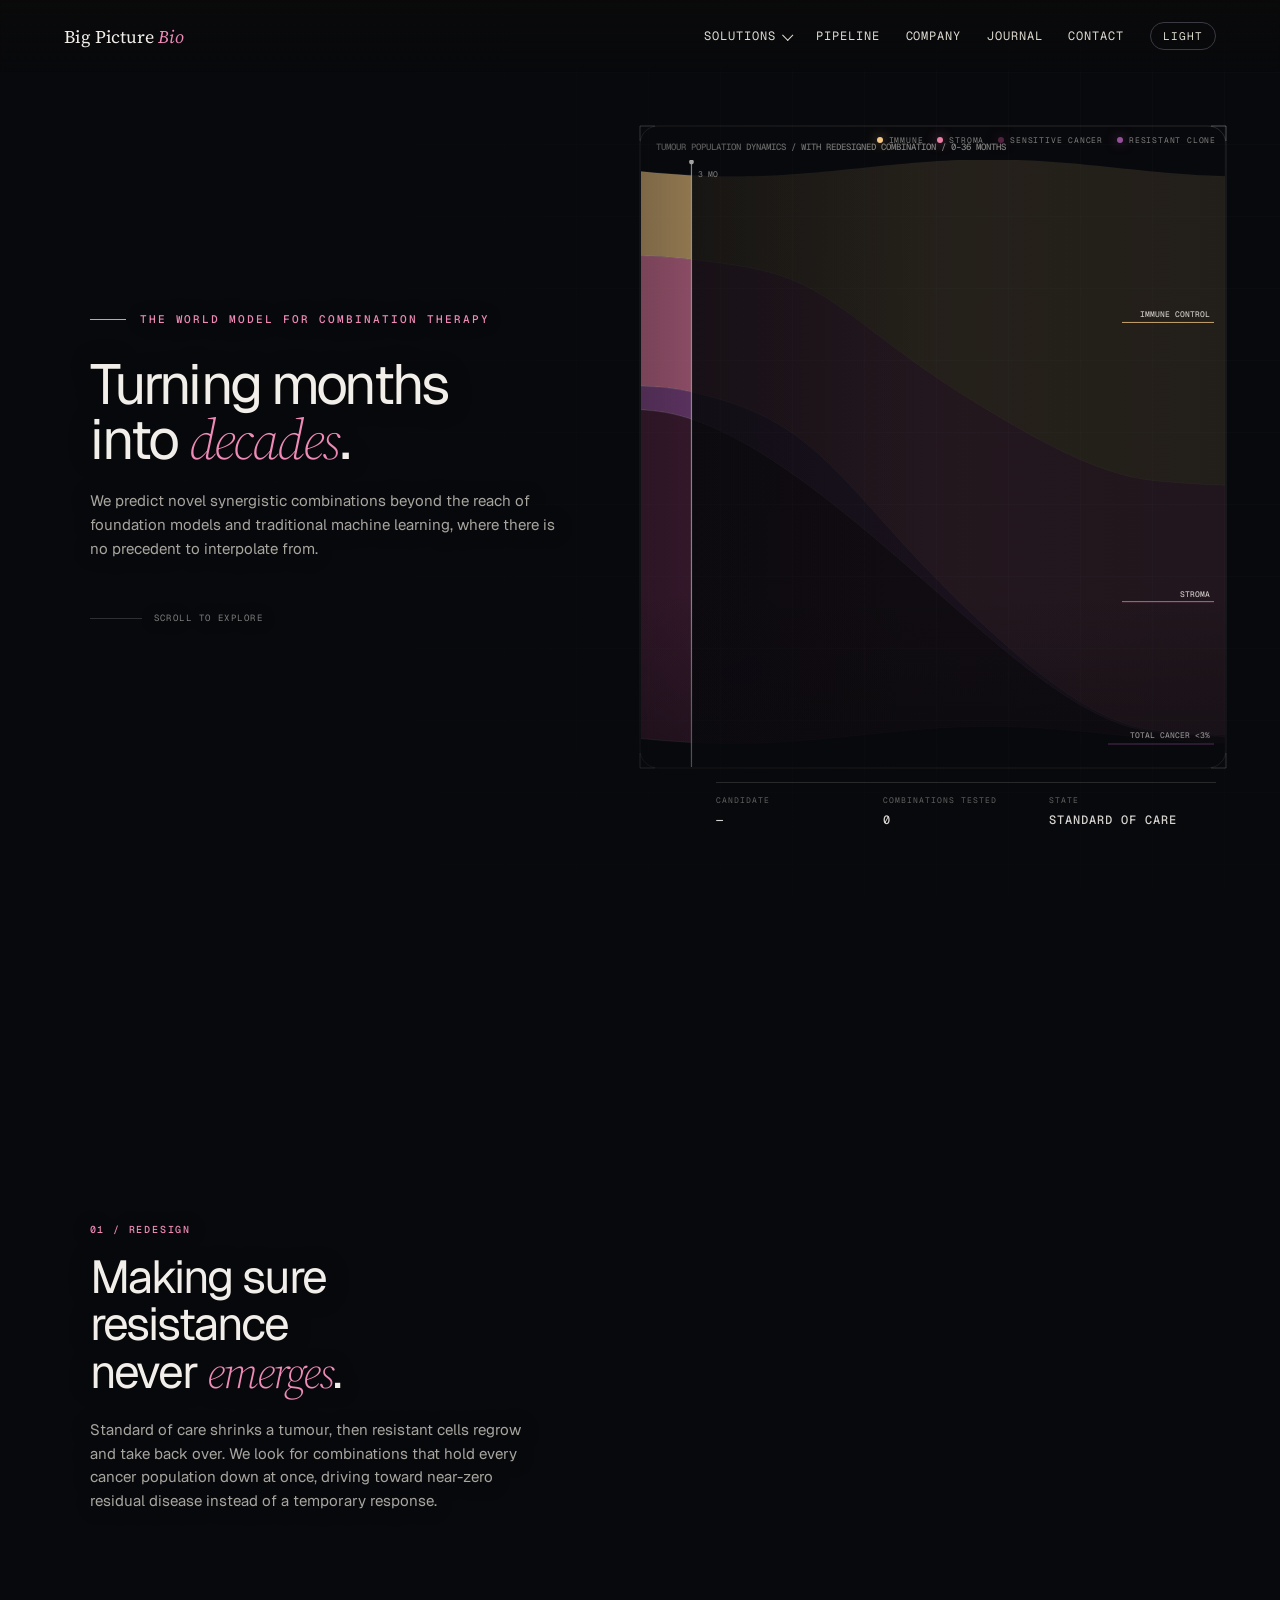
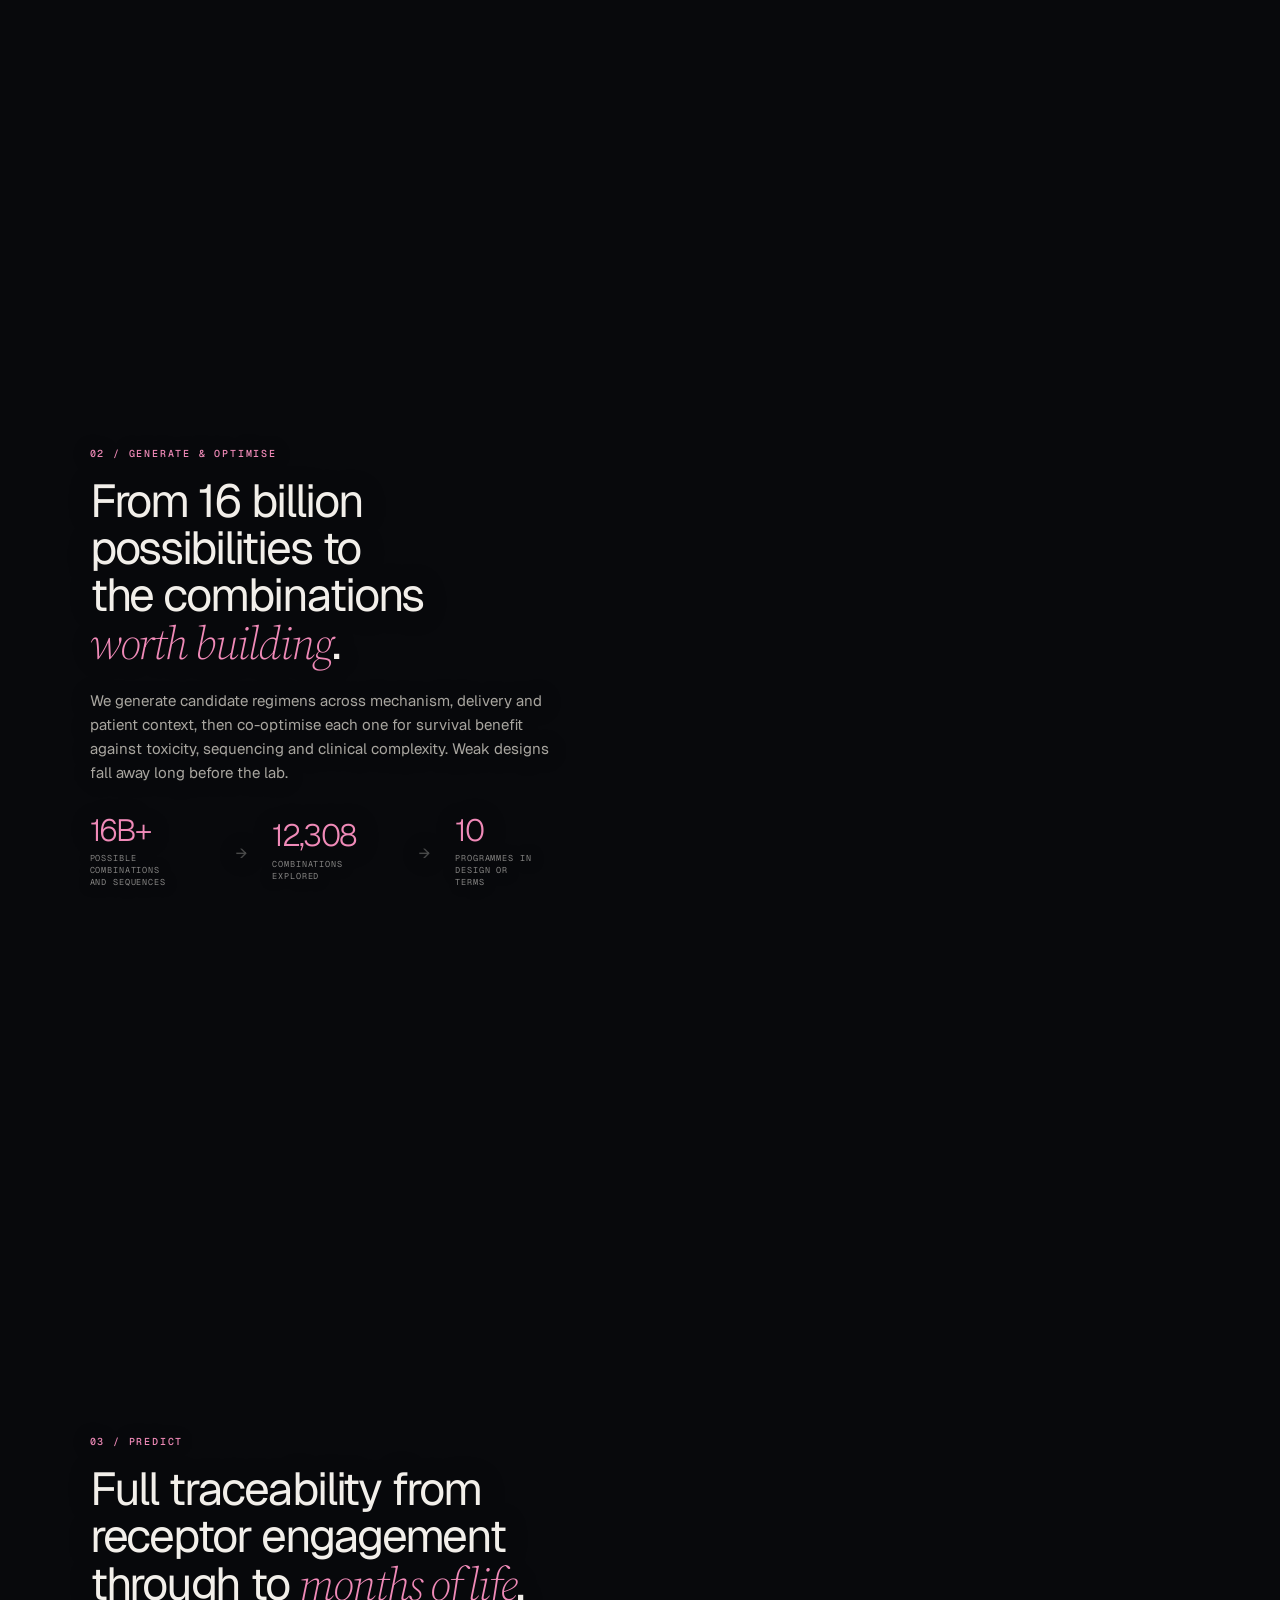
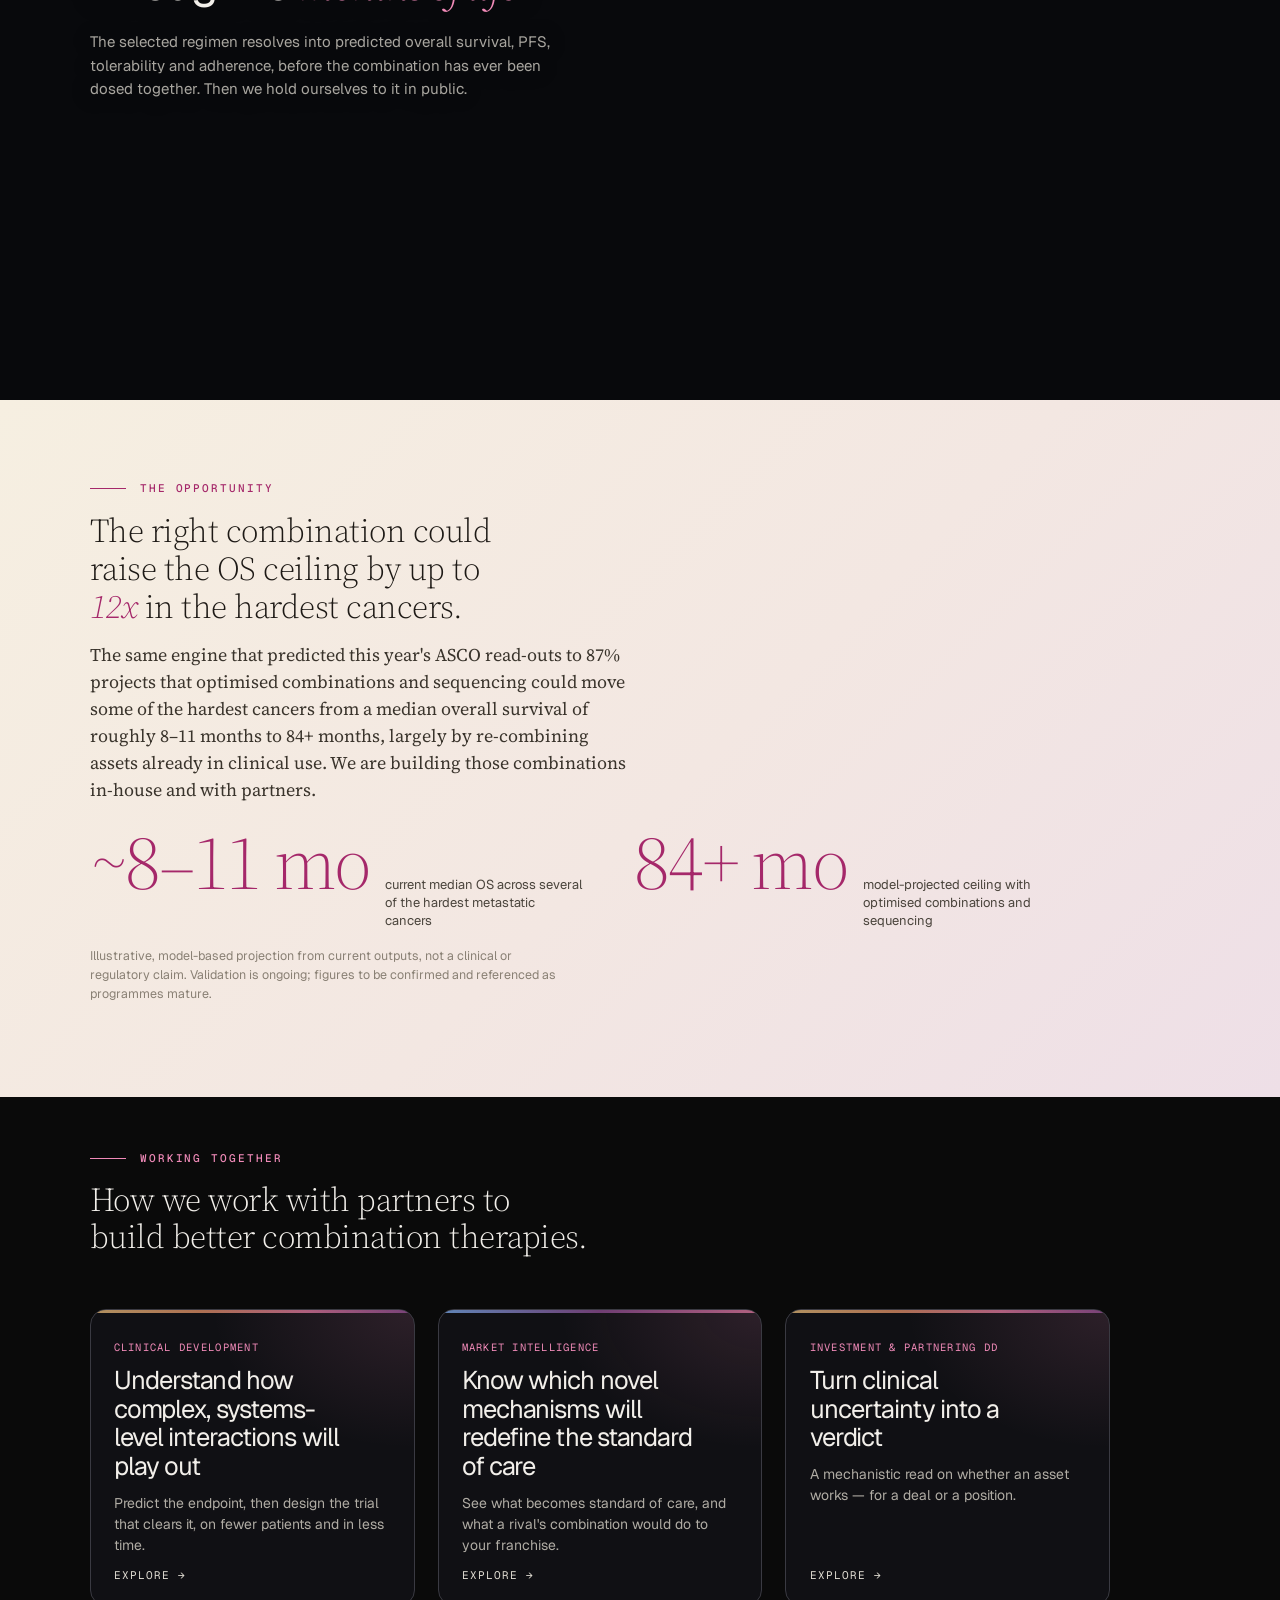
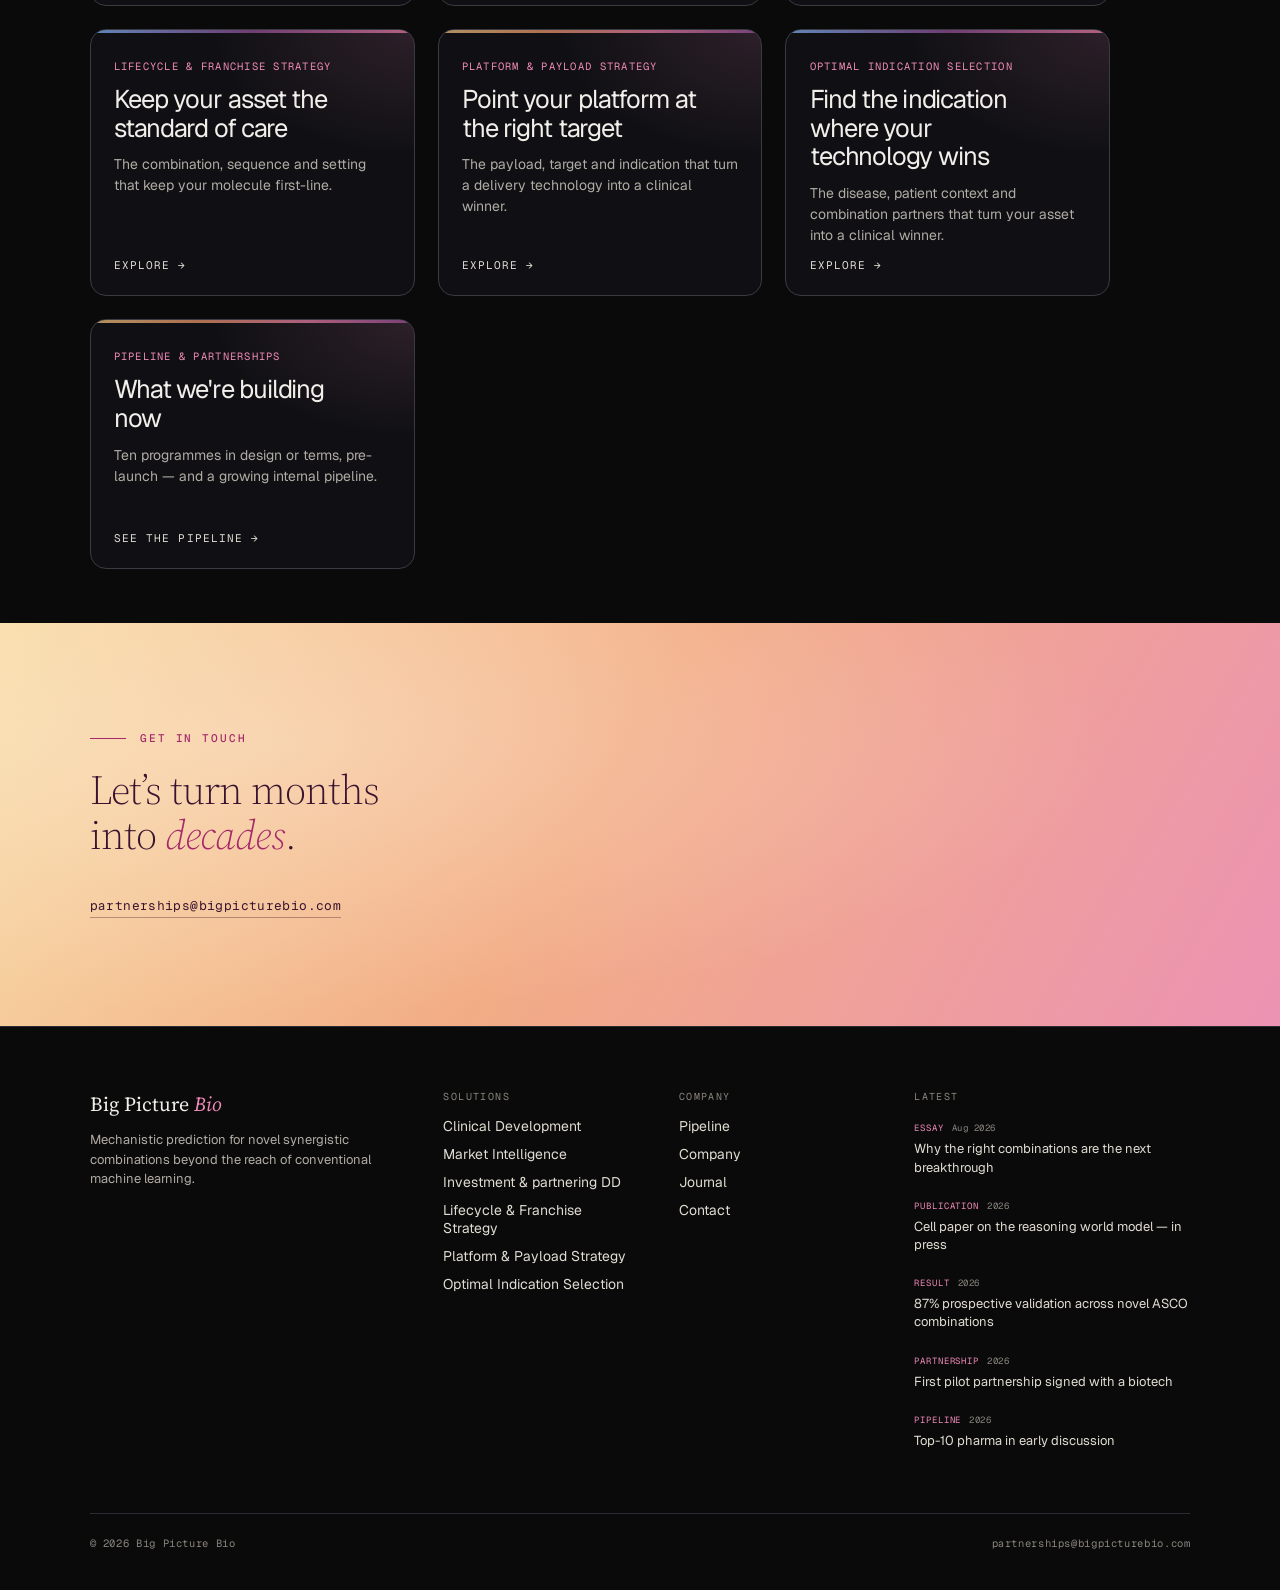
==== commit 05fc95a1: "Revise solutions pages per BD feedback; add Optimal Indication Selection - Rename Competitive Intell" ====
--- a/index.html
+++ b/index.html
@@ -109,8 +109,8 @@
         <span class="go">Explore</span>
       </a>
       <a class="sol-card reveal" href="/solutions/competitive-intelligence.html">
-        <span class="k">Competitive Intelligence</span>
-        <h3>Know which competitor combinations are most likely to threaten your franchise</h3>
+        <span class="k">Market Intelligence</span>
+        <h3>Know which novel mechanisms will redefine the standard of care</h3>
         <p>See what becomes standard of care, and what a rival's combination would do to your franchise.</p>
         <span class="go">Explore</span>
       </a>
@@ -132,6 +132,12 @@
         <p>The payload, target and indication that turn a delivery technology into a clinical winner.</p>
         <span class="go">Explore</span>
       </a>
+      <a class="sol-card reveal" href="/solutions/optimal-indication-selection.html">
+        <span class="k">Optimal Indication Selection</span>
+        <h3>Find the indication where your technology wins</h3>
+        <p>The disease, patient context and combination partners that turn your asset into a clinical winner.</p>
+        <span class="go">Explore</span>
+      </a>
       <a class="sol-card reveal" href="/pipeline.html">
         <span class="k">Pipeline &amp; partnerships</span>
         <h3>What we're building now</h3>
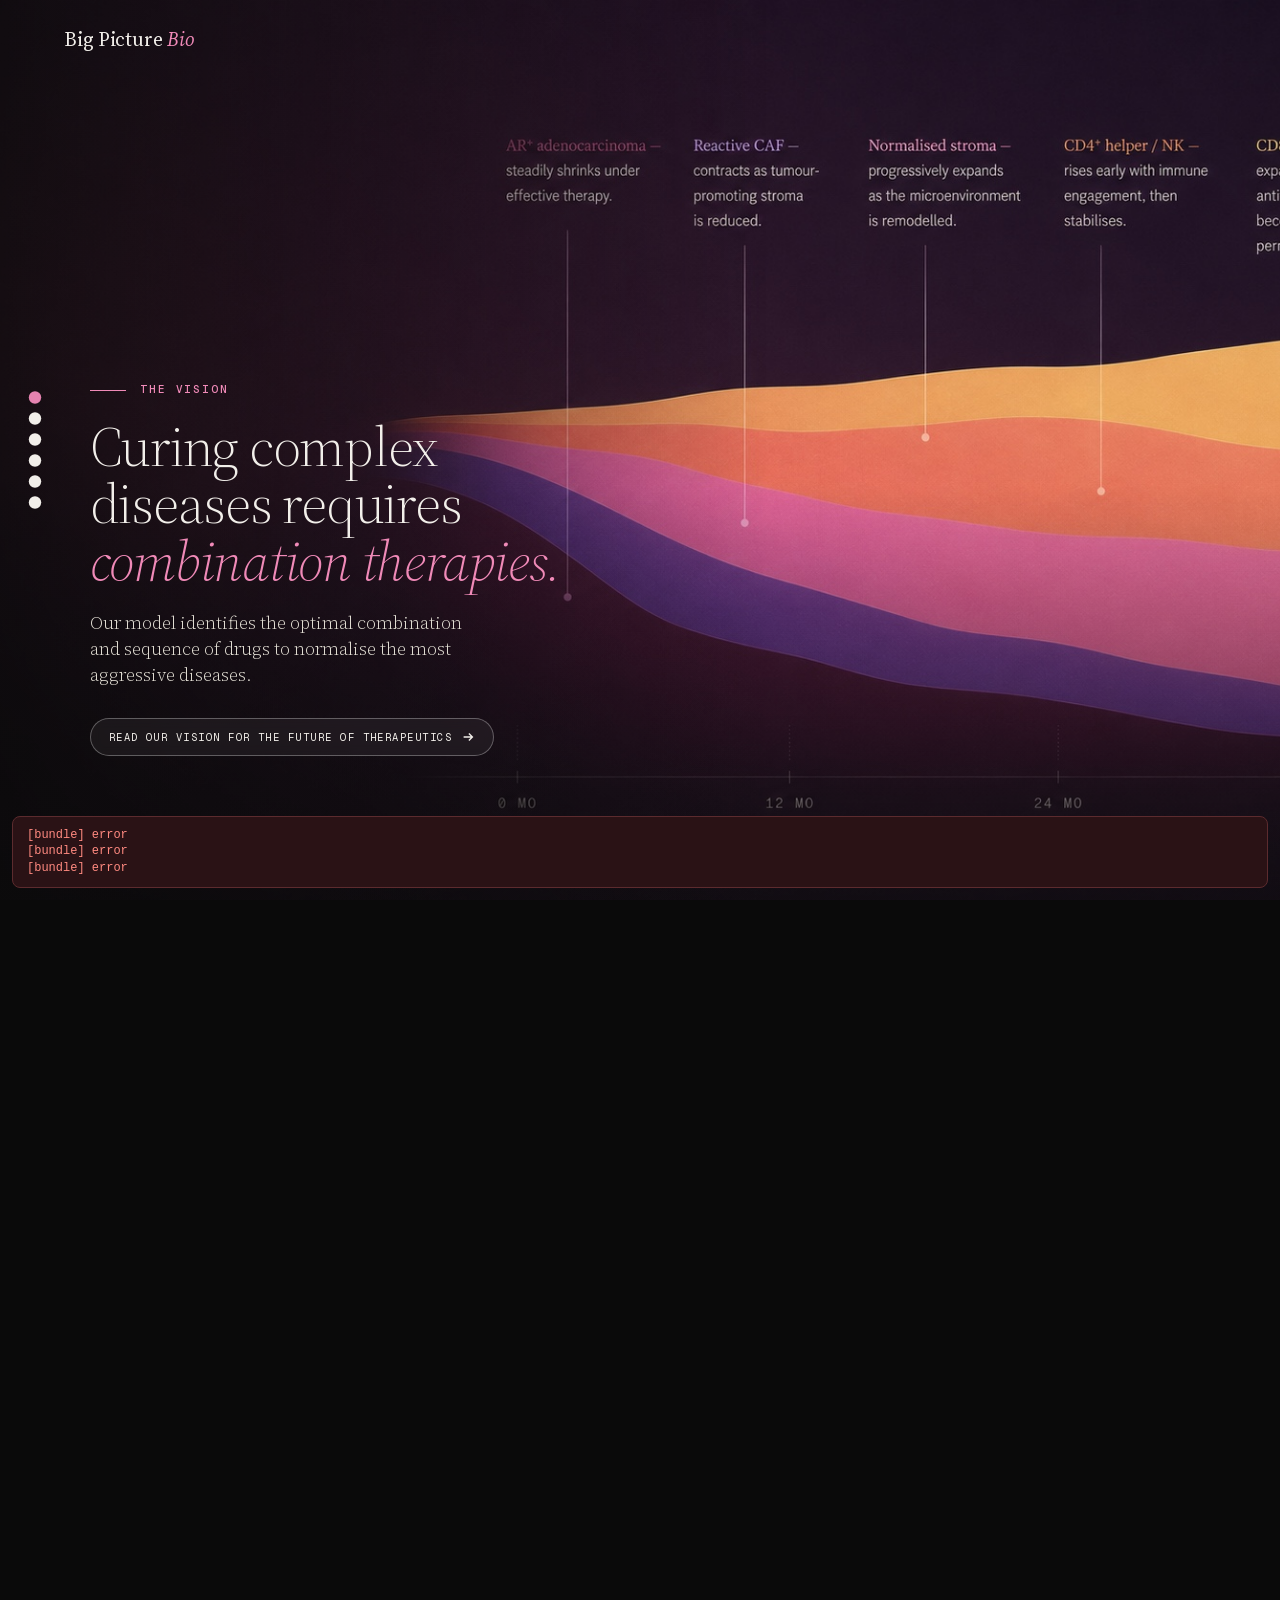
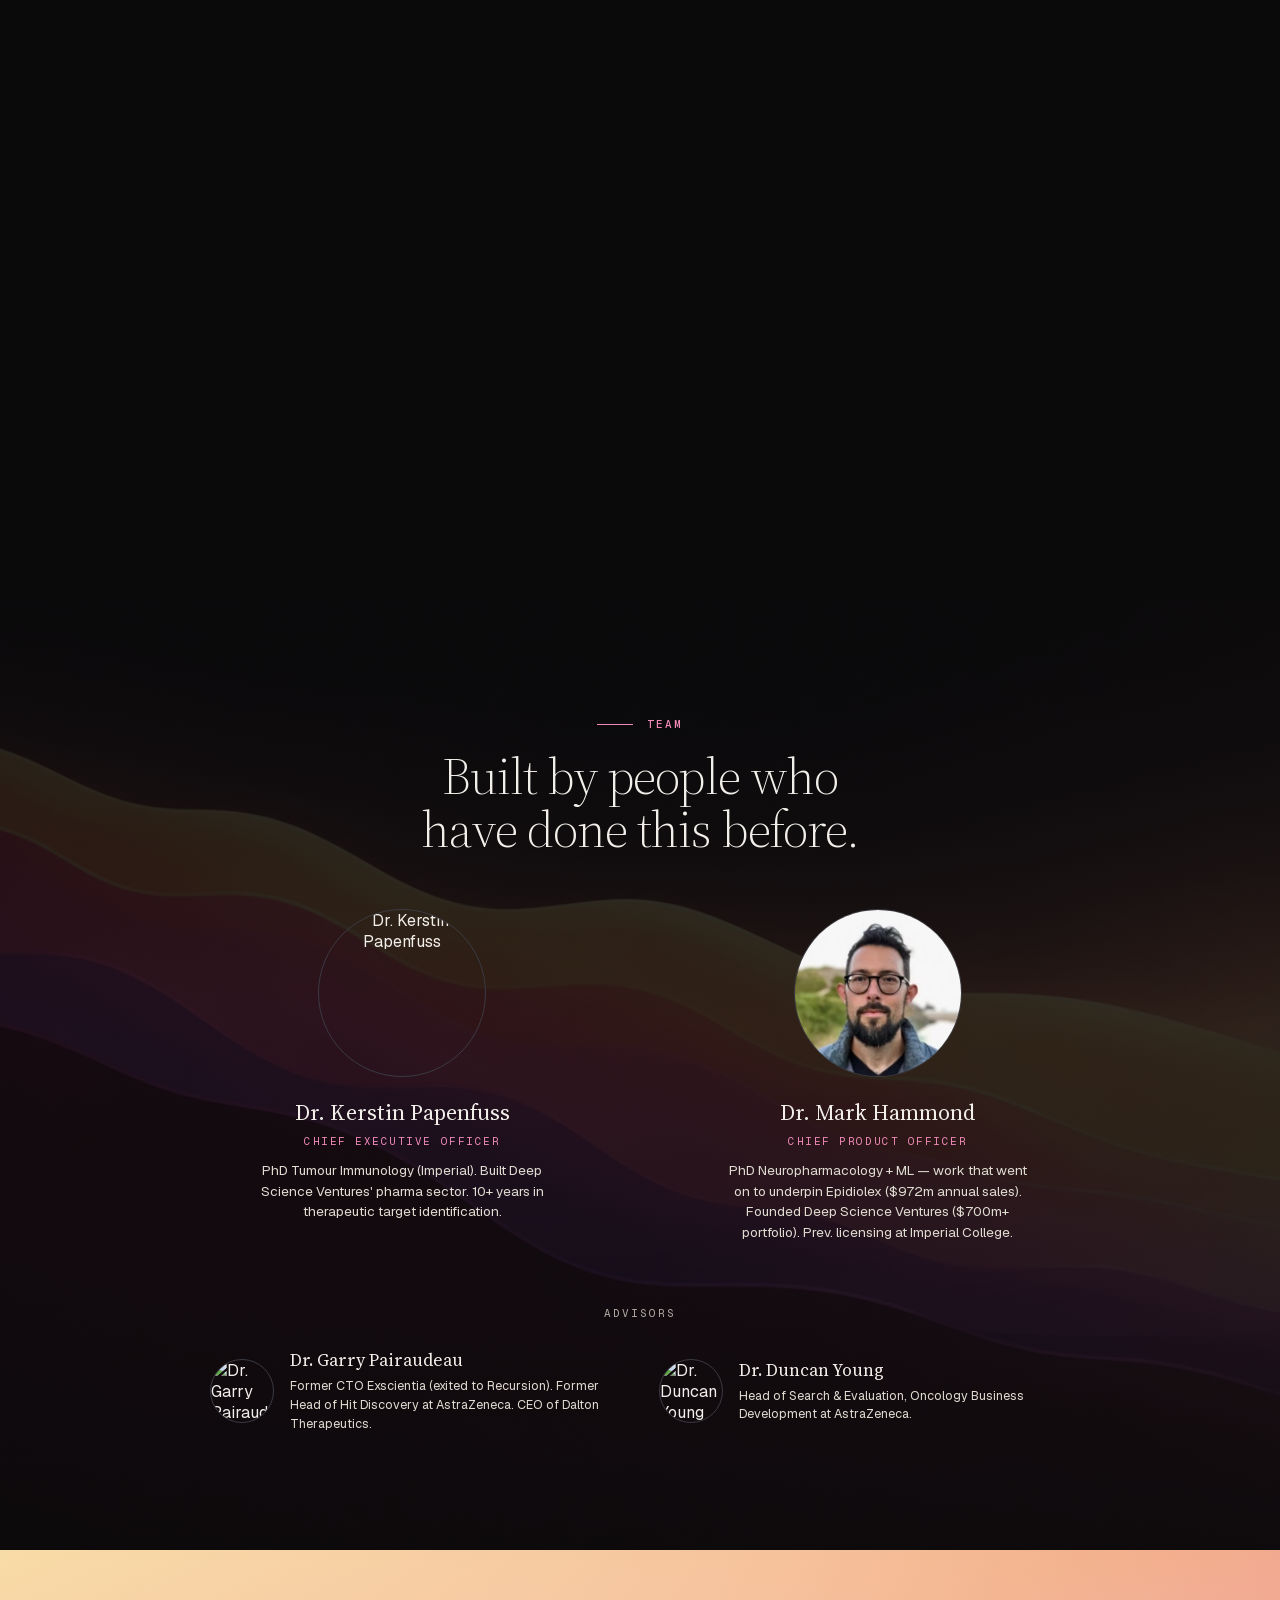
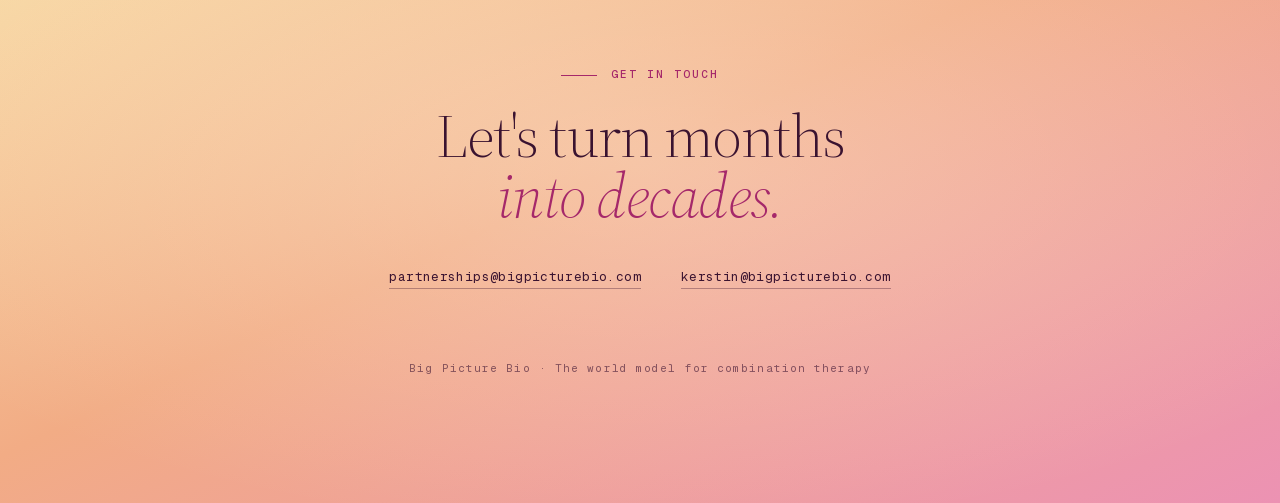
==== commit b1be5e24: "Merge 8c0144230102d068f2eab7bd7d57b26179266cc4 into 648cfa6cbd624cd1a5069e101e7385b2dc82b0ce" ====
--- a/index.html
+++ b/index.html
@@ -1,157 +1,184 @@
 <!DOCTYPE html>
-<html lang="en">
+<html>
 <head>
-<meta charset="utf-8">
-<meta name="viewport" content="width=device-width, initial-scale=1">
-<title>Big Picture Bio — The world model for combination therapy</title>
-<meta name="description" content="Big Picture Bio predicts novel synergistic combinations beyond the reach of foundation models and traditional machine learning.">
-<link rel="icon" href="/img/favicon-48.png" sizes="48x48">
-<link rel="preconnect" href="https://fonts.googleapis.com">
-<link rel="preconnect" href="https://fonts.gstatic.com" crossorigin>
-<link href="https://fonts.googleapis.com/css2?family=Geist:wght@300..700&amp;family=Geist+Mono:wght@400..600&amp;family=Source+Serif+4:ital,opsz,wght@0,8..60,300..700;1,8..60,300..700&amp;display=swap" rel="stylesheet">
-<link rel="stylesheet" href="/assets/site.css">
+  <meta charset="utf-8">
+  <title>Big Picture Bio — Systems-level therapies designed to work in humans</title>
+  <style>
+    * { margin: 0; padding: 0; box-sizing: border-box; }
+    body { background: #0A0A0A; display: flex; align-items: center; justify-content: center; min-height: 100vh; font-family: -apple-system, BlinkMacSystemFont, sans-serif; }
+    #__bundler_loading { position: fixed; bottom: 20px; right: 20px; font: 13px/1.4 -apple-system, BlinkMacSystemFont, sans-serif; color: #666; background: #fff; padding: 8px 14px; border-radius: 8px; box-shadow: 0 1px 4px rgba(0,0,0,0.12); z-index: 10000; }
+    #__bundler_thumbnail { position: fixed; inset: 0; width: 100%; height: 100%; display: flex; align-items: center; justify-content: center; background: #0A0A0A; z-index: 9999; }
+    #__bundler_thumbnail svg { width: 100%; height: 100%; object-fit: contain; }
+    #__bundler_placeholder { color: #999; font-size: 14px; }
+  </style>
+  <noscript>
+    <style>#__bundler_loading { display: none; }</style>
+    <div style="position:fixed;bottom:12px;left:12px;font:13px/1.4 -apple-system,BlinkMacSystemFont,sans-serif;color:#999;background:rgba(255,255,255,0.9);padding:6px 12px;border-radius:6px;box-shadow:0 1px 4px rgba(0,0,0,0.08);z-index:10000;">
+      This page requires JavaScript to display.
+    </div>
+  </noscript>
 </head>
-<body class="home-page">
-<div id="site-nav"></div>
+<body>
+  <div id="__bundler_thumbnail">
+  <svg viewBox="0 0 120 120" xmlns="http://www.w3.org/2000/svg">
+    <rect width="120" height="120" fill="#0A0A0A"></rect>
+    <g transform="translate(20, 24)">
+      <path d="M0 0 H80 V14 H0 Z" fill="#F4D894"></path>
+      <path d="M0 14 H80 V26 H0 Z" fill="#F4A878"></path>
+      <path d="M0 26 H80 V46 H0 Z" fill="#F08AB8"></path>
+      <path d="M0 46 H80 V58 H0 Z" fill="#C474B8"></path>
+      <path d="M0 58 H80 V66 H0 Z" fill="#8A5BC8"></path>
+      <path d="M0 66 H80 V72 H0 Z" fill="#5C2042"></path>
+    </g>
+  </svg>
+</div>
+  <div id="__bundler_loading">Unpacking...</div>
 
-<!-- ============ THE LIVING MODEL — one continuous scroll sequence ============ -->
-<main>
-  <section class="model-story" id="model-story" aria-label="How the Big Picture Bio model designs a combination therapy">
-    <div class="model-stage">
-      <div class="model-visual">
-        <canvas class="model-canvas" id="model-canvas" aria-hidden="true"></canvas>
-        <div class="model-wash" aria-hidden="true"></div>
-        <div class="model-hud" aria-hidden="true">
-          <div class="model-metrics">
-            <div><span class="model-metric-label">Candidate</span><b id="model-candidate">—</b></div>
-            <div><span class="model-metric-label">Combinations tested</span><b id="model-tested">0</b></div>
-            <div><span class="model-metric-label">State</span><b id="model-state">Baseline</b></div>
-          </div>
-          <div class="model-key" id="model-key">
-            <span><i style="--key:#F6C982"></i>Immune</span>
-            <span><i style="--key:#EC7EA6"></i>Stroma</span>
-            <span><i style="--key:#52223F"></i>Sensitive cancer</span>
-            <span><i style="--key:#96509A"></i>Resistant clone</span>
-          </div>
-        </div>
-      </div>
+  <script>
+    
+document.addEventListener('DOMContentLoaded', async function() {
+  const loading = document.getElementById('__bundler_loading');
+  function setStatus(msg) { if (loading) loading.textContent = msg; }
 
-      <div class="model-copy">
-        <article class="model-beat model-beat--hero is-active" data-model-scene="0">
-          <div class="model-beat-inner">
-            <div class="eyebrow"><span class="bar"></span>The world model for combination therapy</div>
-            <h1>Turning months into <span>decades</span>.</h1>
-            <p>We predict novel synergistic combinations beyond the reach of foundation models and traditional machine learning, where there is no precedent to interpolate from.</p>
-            <div class="model-scroll-cue"><span></span>Scroll to explore</div>
-          </div>
-        </article>
+  // Error sink persists across replaceWith since it's on window, not the DOM.
+  window.addEventListener('error', function(e) {
+    var p = document.body || document.documentElement;
+    var d = document.getElementById('__bundler_err') || p.appendChild(document.createElement('div'));
+    d.id = '__bundler_err';
+    d.style.cssText = 'position:fixed;bottom:12px;left:12px;right:12px;font:12px/1.4 ui-monospace,monospace;background:#2a1215;color:#ff8a80;padding:10px 14px;border-radius:8px;border:1px solid #5c2b2e;z-index:99999;white-space:pre-wrap;max-height:40vh;overflow:auto';
+    d.textContent = (d.textContent ? d.textContent + String.fromCharCode(10) : '') +
+      '[bundle] ' + (e.message || e.type) +
+      (e.filename ? ' (' + e.filename.slice(0, 60) + ':' + e.lineno + ')' : '');
+  }, true);
 
-        <article class="model-beat" data-model-scene="1">
-          <div class="model-beat-inner">
-            <span class="model-step">01 / Redesign</span>
-            <h2>Making sure resistance never <em>emerges</em>.</h2>
-            <p>Standard of care shrinks a tumour, then resistant cells regrow and take back over. We look for combinations that hold every cancer population down at once, driving toward near-zero residual disease instead of a temporary response.</p>
-          </div>
-        </article>
+  try {
+    const manifestEl = document.querySelector('script[type="__bundler/manifest"]');
+    const templateEl = document.querySelector('script[type="__bundler/template"]');
+    if (!manifestEl || !templateEl) {
+      setStatus('Error: missing bundle data');
+      console.error('[bundler] Missing script tags — manifestEl:', !!manifestEl, 'templateEl:', !!templateEl);
+      return;
+    }
 
-        <article class="model-beat model-beat--wide" data-model-scene="2">
-          <div class="model-beat-inner">
-            <span class="model-step">02 / Generate &amp; optimise</span>
-            <h2>From 16 billion possibilities to the combinations <em>worth building</em>.</h2>
-            <p>We generate candidate regimens across mechanism, delivery and patient context, then co-optimise each one for survival benefit against toxicity, sequencing and clinical complexity. Weak designs fall away long before the lab.</p>
-            <div class="scale-run" aria-label="More than 16 billion possible combinations and sequences reduced to 12,308 explored and ten programmes">
-              <div><strong>16B+</strong><span>possible combinations and sequences</span></div>
-              <i>&rarr;</i>
-              <div><strong>12,308</strong><span>combinations explored</span></div>
-              <i>&rarr;</i>
-              <div><strong>10</strong><span>programmes in design or terms</span></div>
-            </div>
-          </div>
-        </article>
+    const manifest = JSON.parse(manifestEl.textContent);
+    let template = JSON.parse(templateEl.textContent);
 
-        <article class="model-beat" data-model-scene="3">
-          <div class="model-beat-inner">
-            <span class="model-step">03 / Predict</span>
-            <h2>Full traceability from receptor engagement through to <em>months of life</em>.</h2>
-            <p>The selected regimen resolves into predicted overall survival, PFS, tolerability and adherence, before the combination has ever been dosed together. Then we hold ourselves to it in public.</p>
-          </div>
-        </article>
-      </div>
-    </div>
-  </section>
+    const uuids = Object.keys(manifest);
+    setStatus('Unpacking ' + uuids.length + ' assets...');
 
-  <!-- ============ THE OPPORTUNITY (light) ============ -->
-  <section class="problem model-opportunity">
-    <div class="problem-inner reveal">
-      <div class="eyebrow"><span class="bar"></span>The opportunity</div>
-      <h2 class="problem-head">The right combination could raise the OS ceiling by up to <span class="accent">12x</span> in the hardest cancers.</h2>
-      <p class="problem-lead">The same engine that predicted this year's ASCO read-outs to 87% projects that optimised combinations and sequencing could move some of the hardest cancers from a median overall survival of roughly 8&ndash;11 months to 84+ months, largely by re-combining assets already in clinical use. We are building those combinations in-house and with partners.</p>
-      <div class="kpis reveal mt-m">
-        <div class="statline"><span class="n">~8&ndash;11 mo</span><span class="l">current median OS across several of the hardest metastatic cancers</span></div>
-        <div class="statline"><span class="n">84+ mo</span><span class="l">model-projected ceiling with optimised combinations and sequencing</span></div>
-      </div>
-      <p class="footnote">Illustrative, model-based projection from current outputs, not a clinical or regulatory claim. Validation is ongoing; figures to be confirmed and referenced as programmes mature.</p>
-    </div>
-  </section>
+    const blobUrls = {};
+    await Promise.all(uuids.map(async (uuid) => {
+      const entry = manifest[uuid];
+      try {
+        const binaryStr = atob(entry.data);
+        const bytes = new Uint8Array(binaryStr.length);
+        for (let i = 0; i < binaryStr.length; i++) bytes[i] = binaryStr.charCodeAt(i);
 
-<!-- ============ PANEL C — UNLOCKING THE STACK + SOLUTIONS (light) ============ -->
-<section class="block tight model-solutions">
-  <div class="wrap">
-    <div class="block-head reveal">
-      <div class="eyebrow"><span class="bar"></span>Working together</div>
-      <h2 class="head mt-s">How we work with partners to build better combination therapies.</h2>
-    </div>
-    <div class="solutions-grid" style="margin-top:clamp(44px,6vh,72px);">
-      <a class="sol-card reveal" href="/solutions/clinical-development.html">
-        <span class="k">Clinical Development</span>
-        <h3>Understand how complex, systems-level interactions will play out</h3>
-        <p>Predict the endpoint, then design the trial that clears it, on fewer patients and in less time.</p>
-        <span class="go">Explore</span>
-      </a>
-      <a class="sol-card reveal" href="/solutions/competitive-intelligence.html">
-        <span class="k">Market Intelligence</span>
-        <h3>Know which novel mechanisms will redefine the standard of care</h3>
-        <p>See what becomes standard of care, and what a rival's combination would do to your franchise.</p>
-        <span class="go">Explore</span>
-      </a>
-      <a class="sol-card reveal" href="/solutions/investment-partnering-dd.html">
-        <span class="k">Investment &amp; partnering DD</span>
-        <h3>Turn clinical uncertainty into a verdict</h3>
-        <p>A mechanistic read on whether an asset works — for a deal or a position.</p>
-        <span class="go">Explore</span>
-      </a>
-      <a class="sol-card reveal" href="/solutions/lifecycle-franchise-strategy.html">
-        <span class="k">Lifecycle &amp; Franchise Strategy</span>
-        <h3>Keep your asset the standard of care</h3>
-        <p>The combination, sequence and setting that keep your molecule first-line.</p>
-        <span class="go">Explore</span>
-      </a>
-      <a class="sol-card reveal" href="/solutions/platform-payload-strategy.html">
-        <span class="k">Platform &amp; Payload Strategy</span>
-        <h3>Point your platform at the right target</h3>
-        <p>The payload, target and indication that turn a delivery technology into a clinical winner.</p>
-        <span class="go">Explore</span>
-      </a>
-      <a class="sol-card reveal" href="/solutions/optimal-indication-selection.html">
-        <span class="k">Optimal Indication Selection</span>
-        <h3>Find the indication where your technology wins</h3>
-        <p>The disease, patient context and combination partners that turn your asset into a clinical winner.</p>
-        <span class="go">Explore</span>
-      </a>
-      <a class="sol-card reveal" href="/pipeline.html">
-        <span class="k">Pipeline &amp; partnerships</span>
-        <h3>What we're building now</h3>
-        <p>Ten programmes in design or terms, pre-launch — and a growing internal pipeline.</p>
-        <span class="go">See the pipeline</span>
-      </a>
-    </div>
-  </div>
-</section>
-</main>
+        let finalBytes = bytes;
+        if (entry.compressed) {
+          if (typeof DecompressionStream !== 'undefined') {
+            const ds = new DecompressionStream('gzip');
+            const writer = ds.writable.getWriter();
+            const reader = ds.readable.getReader();
+            writer.write(bytes);
+            writer.close();
+            const chunks = [];
+            let totalLen = 0;
+            while (true) {
+              const { done, value } = await reader.read();
+              if (done) break;
+              chunks.push(value);
+              totalLen += value.length;
+            }
+            finalBytes = new Uint8Array(totalLen);
+            let offset = 0;
+            for (const chunk of chunks) { finalBytes.set(chunk, offset); offset += chunk.length; }
+          } else {
+            console.warn('DecompressionStream not available, asset ' + uuid + ' may not render');
+          }
+        }
 
-<div id="site-contact"></div>
-<div id="site-footer"></div>
-<script src="/assets/site.js"></script>
-<script src="/assets/model-story.js"></script>
+        blobUrls[uuid] = URL.createObjectURL(new Blob([finalBytes], { type: entry.mime }));
+      } catch (err) {
+        console.error('Failed to decode asset ' + uuid + ':', err);
+        blobUrls[uuid] = URL.createObjectURL(new Blob([], { type: entry.mime }));
+      }
+    }));
+
+    const extResEl = document.querySelector('script[type="__bundler/ext_resources"]');
+    const extResources = extResEl ? JSON.parse(extResEl.textContent) : [];
+    const resourceMap = {};
+    for (const entry of extResources) {
+      if (blobUrls[entry.uuid]) resourceMap[entry.id] = blobUrls[entry.uuid];
+    }
+
+    setStatus('Rendering...');
+    for (const uuid of uuids) template = template.split(uuid).join(blobUrls[uuid]);
+
+    // Strip integrity + crossorigin — blob URLs from a file:// document inherit
+    // a null origin, so crossorigin forces a CORS fetch that SRI then rejects.
+    // The manifest bytes are ours; SRI protects against CDN compromise, not this.
+    template = template.replace(/\s+integrity="[^"]*"/gi, '').replace(/\s+crossorigin="[^"]*"/gi, '');
+
+    const resourceScript = '<script>window.__resources = ' +
+      JSON.stringify(resourceMap).split('</' + 'script>').join('<\\/' + 'script>') +
+      ';</' + 'script>';
+    // Inject after <head> so the DOCTYPE stays first; prepending the script
+    // would push the parser into quirks mode. DOMParser always emits a <head>
+    // (synthesizing one if the source HTML omitted it) but may carry
+    // attributes through, so match the full opening tag. slice() rather than
+    // replace() keeps us clear of $-pattern substitution in resourceScript.
+    const headOpen = template.match(/<head[^>]*>/i);
+    if (headOpen) {
+      const i = headOpen.index + headOpen[0].length;
+      template = template.slice(0, i) + resourceScript + template.slice(i);
+    }
+
+    // Parse the template and swap the root element. Scripts inserted via
+    // DOMParser/replaceWith are inert per spec — re-create each with
+    // createElement so they execute, awaiting onload for src scripts to
+    // preserve ordering (React before ReactDOM before Babel before text/babel).
+    const doc = new DOMParser().parseFromString(template, 'text/html');
+    document.documentElement.replaceWith(doc.documentElement);
+    const dead = Array.from(document.scripts);
+    for (const old of dead) {
+      const s = document.createElement('script');
+      for (const a of old.attributes) s.setAttribute(a.name, a.value);
+      s.textContent = old.textContent;
+      // text/babel scripts with a src: fetch and inline. transformScriptTags
+      // does XHR against the src, but blob:null/ from a file:// origin is
+      // silently dropped. Inlining makes it a plain inline babel script,
+      // which transformScriptTags handles unconditionally.
+      if ((s.type === 'text/babel' || s.type === 'text/jsx') && s.src) {
+        const r = await fetch(s.src);
+        s.textContent = await r.text();
+        s.removeAttribute('src');
+      }
+      const p = s.src ? new Promise(function(r) { s.onload = s.onerror = r; }) : null;
+      old.replaceWith(s);
+      if (p) await p;
+    }
+    // Babel standalone auto-transforms type=text/babel on DOMContentLoaded,
+    // which fired before we swapped the document. Trigger manually if present.
+    if (window.Babel && typeof window.Babel.transformScriptTags === 'function') {
+      window.Babel.transformScriptTags();
+    }
+  } catch (err) {
+    setStatus('Error unpacking: ' + err.message);
+    console.error('Bundle unpack error:', err);
+  }
+});
+
+  </script>
+
+  <script type="__bundler/manifest">
+{"fa8067c8-dc3a-410e-a069-cbde972ec8f4":{"mime":"font/woff2","compressed":false,"data":"d09GMgABAAAAABxUABMAAAAAMgQAABviAAEAAAAAAAAAAAAAAAAAAAAAAAAAAAAAGoFQG4s2HCg/SFZBUoFIP01WQVI8BmA/U1RBVIE4AIIkL34RCAqZRJM4C2wAMKNCATYCJAOBUAQgBYgaB4N0G0UtFewWeHAeACma7jwRFaInSv7/lMANGVoN7uu1WC6mOF6MWAyKGDZ6tV32eH9YS1ZoD0ozS0kdQgsNwQ3G1XYIJTb13+eOl4upbzu5x2UTfb7s4yX4k/bzaKimLmTkEeL6eTJPHSHJrP88rVl/7pOS19VKtQvQ9DJAOnFklGTGs86IelfDmtlXzTLijDphslFs8Pp53Na7bLTBbCRD0A30dvqpEYcTZ+d1FJdRPHy/Xzv3vr9YdCsdn04UkUZlGxISIROip7yJ6Uv+EG2Kd/q8iQkYhYR2aKHTsHbRtjZk2ToCb6lgkr7bfGIyvJu9j4g190Vla29qfTPztVyuf6zY1PnP7fRNziOQOFEoCcE0eGBpTZMHk9z1p6ampojU2JgHLMJQzbW2s4AkJywRD/m7E1CqVtX4uD9SFZKQbSaIQtcE7UNBa3r5nSBp0Oxiw6roqgAtu1aoOkInakyNARfdDYD1VkoRbNd9HgoeX86PYvh8usx2/o4Jdg8VVkDvyUGFiiZlqhTlNeVIYzsajdcnew2rk4E2kX2kQ1AQK+CeqJxjOXjA1Tpc0usJ2hRduvTU19QH+vrbeHt2TwLQxPozN9XNBfKLAgwk4YA0ysyW7kogcnAoY1SjgPGr/XdbqZklrZDC7MlYUWStIjS4MVzpr7ttQLgQpMUDGFn4v0MUhfilkbwyUtVACPB5OOB+wDUAWxXAANRSB48KW8yDZmYx49By0JNr8wEX2EFkQ/D3xZpg8qBclmtSSI82q81ra8aSYRiBPdjfUAfUQXVYLao1pSsV+NsCPABCrYPHTNsJYsr+QgIIFoO4siHsF/8DABgyBARQeu0iVk86dS8SRw03XYPEWeWlVyNxnX3LdUgQAHS+za4uvek6GADoBEaQ7piVHCeA7BG/hs+WAHDNkJjzENL8FM4jAUKR5Puq800AocqXqcnEsW15P5+dBywTPfn7SvIOibM1boImTRjXJKk8rlrhMhfhgnhlq/oYfNVeYJDkdC3klC5GskklSozB0/xoXpkYhcuSQXSQb6OtGeoBrADWQixAYPmwtxEtr8+zRE+TdLZlaeujjLbKBf/WL7frC5fe3sezx3pndZCB5d+NJT82aL+UXrisRwFW5nTHGJ2tsVLQNYlww+N/qKoLbQISLtIZgr1qoFM2cZb3JOmoDe03qZ1eDSYa08rt9mtzCKtaa39A0HJ8IYCH27eETx2It9fy5C/bJouODzy/DxZS5xaqUy5oYTiH1Gz/y0uTU31e4/vFyNodTPucmBuAlK49VW0mynsrCzvL+TlWkppflMu0HCHZfcWRvtzTpttz7q/c6vVNZhEA/Q9WXlC9Syx9YSBphOEULx+/[base64]/MQGdKDlCAYKQMFjAIaMWFWrcFnDtQoFQ+knVuGerWOR+0d+wMnmFPny3pQv8Uf79jaXXsWnSIwLITOaZbBagjNuzIzJQ3/OQ9SvqMjozPsJn+JDPvl7sWQzEM4B8a9Dv8/x7BS4/hMx1yAAagj+H/yuy7cjUvb8tXV9m1aO0mLLNtbNf2bX0aryQ6vxEgav9fQbPpnewerljyN3ZPcJOw8n0EXgGkQbU2YGBS/92wgJbuOL/8lvaEgJUhkidSm1+HpfVA5In0ZUhgL8wMYE/+wrSLvthFyrJONDIf2Ic2jj8V/4Pc9D+obzfaAGKRtBz4FgBYb5kEkKPQAOQ+Q+2qhD1cfsUtBODvSQ+bKhBbTt0Wp9jrAte4w4StNaifS2A+f5AHc8PWwXWGxZf72Wd5eNz5ICa1Pdx2Gjd/tubC+TrBR+i+Ud03wMClXXbynIjAb7dXjhCQM0yyheAQ1JIDiqhhCjOYwxI2sIUd7OEg57nJY17yvrn1fwjp0PYppJLJTGc2i1nPZraze3XBGzziBe++5eGD/tUPGEIyPPPvV2gBHvL6vQBp/0Padii9+gxo2mKbHXYBkIdDRuLnzSvLJ8cvL6BASQsqCinpUGarCKuKqInqFNctoS6pR0oDAQIYYjOp1tbgEqcl3NduUBMFpgA0MHuYfBqau8E0QSMmCDqNmUK0ZfGEGbAXDkyZa61GMxYETyZozhJ/Ny2cOz55Ut0mJ3gV4MPANwHxDuA6wAUAQGA17hvnkr3kOCEps9u0xGSdCgUSJNVSiosM682wBADGLCrfT4PXwoxOIXRlSY8p7NB47ALRPHG5YSAtLfYSgesSv7CVvYllmxOE6JYC5+pjWc74u/AR01g3tLTURdRV6QzL3SVOcES2MAP2F8Svp/LS/0dsvD9q3o8e+x8sZSdFqF9h4j4qEQ3WWWPVZ6+vy1UOJpTWPUGOKaQ23jwCioU2RcnhHp/[base64]/spXcT4T+2yMWo4LOXigggbpNC2sVLa2zdW5abyJDysc5y5tpm6hqd506WZs9RzFeW1lqUskqrtNn/LU/s0rxWN9XEkgDlGgB9A/Zmg8nmFmwOUUIDxHJsnN9vrVHCYTNxYaSdd1qqcZb3Dwgl5B6dcHdx/4Sc7n+63cSV88P1jOE7Zjow/i9datvak9GfuhzmhzobZCS52+uHBSaeSJEnkdaZA02yhjy5PDqN1T+ebM+YEH3LOGpqApm+vMIcPxL1rU5KFRXHGsxJw8zsELC5jW74GvxrCX1AN7h0/JsKBsKNoibN+a7xjRZmsCNJsQFJ03mYQJGejkuAnoZL/RdSQcxD7Wyfu6bvsl1Dr3ZwweZGbkiOIQYTzBj3VjS8fg6Med5lzhnoNpY7yhqhEOX2mjfjj87uURHDT0je97md/ftyCFxpGruvqhtSW1oypKpuZdYqglBjOKElVn1dl3kpE7qdtJPHJ95O3BA8Kkz2FgdeWEdZ0zdBdfPK1ISwr8eRHK2fUKRm58MqaFdvaTzSmDqP8BCFX1ULy9eUsCi9h5ap8GAFTTlG6g/vDMudaE5fVlWVvnyiJZcuTO3aXZan5Wbh+Wr+AJLkD8xPwTFlaqs7QMsDHnDs9du52/6vvyliDVCQz4p1V3WQvHH69EjU/9WIaeGUP1W4KyZSLmPaVegvHtPR3uhpG0UEpaWKZRFJdVhXUezT0w5ilk37NlmMEfYBO/iu3Z/saS9ynmXTO5nbma5nfV/l0ruDPj6QF34lIjTx1dppJawwVSzFUmfkszmU9t/zPx7BVASf8JycJDK6YdMS5mqzU1+9JhHBIXzxOhxaxHOcwv/Sm0px9aBXQPREk79OIjMVFI9GGfVUnkmrteOh6rB6mTgySiSrX3QVV+OQQD9ow2hcCmwd3xROYveMg76DfDaugHplMAo2/6YK9LPTZc+Esawpp/EYHLCrrbBRGiv46KipAV4b37XCOpW+LNTwJMKff/AzVqIWNyODuClqGFas9g0oY4yn9caIfJutsC+ijzApP1y/2cM2a8+gmrnrSD8G3rHL387sVfC9pDQOH7TzZElP1PPtj/ZvUvQyBamHY2i/3MhvRxuzw5ElHdv/G4W0LWVuNPfAy3Xe27eKP0XZ9B5HODxDe5ALlplLxtWzph1Dx+Ddpofbq+Rwt50x6ub48OOu7a0O5Knbq5OvwvsN/pozr6T174JSw4gXZgXHpisPo8OCdUkhG3et/[base64]/IW1F+MlBdmliZmdcN3FcYR7AJvYw/XAWwgT3x0Xluguvq62wSY7X4uw17aiX6PruGMZn9ykvEPsmZvfQf8GcH2rDN/hWR+mPGZU8EIAzQ+hIOE//luqqmE/2YP/MIETXc5UfpNvoZ3WO95ffsKme8WD/IL+Rf4VeFXySjGs1oi0lilTgpNXmufFwuab15rnaf9kPtnG63XKu3W/Vx/Yz+kv6mPmN82LjK+IqxYAj/g5ZgkMiXkc2vtRhYYkgCYFWe/9zn7HMr+8Q7eNBJGfTD3/7WnRP/Nj76yN13St75xgCXNyfEmt/hyJGh8JtxcEAP1DQH4uvdb7CwFsTIupwWEdXvqkvYO81eQOfcI5PP7Omj8UCu5mnFDr7QR5CkFIIvKzIs2vtBdNUJpaKAeXY6rb9dghl39LlYYeDEK2G/ycd9xEhwTkSGvyOwn851vvRVpVMRk10lkOYmq1vOdhX9cGOxWs/gGbCoObVayoNVBQkeFn6173aPwiyIbmj44oWU/++rxybTOambWPn9uAbTlC8aNQ2zxkSqFOJxBFR9Sr5FPkkA+916j2AUBaD8gxH75J0v1uugbxyTi3rfCj69Ovq6SYNNCzNwKswkEQ0cp45J+QTaQGs4xYxJkh2aOtJH0wGtzd8hObtN69OcNOuYzksTsRnmeaNWpVSpUnGQO5rjq3/IB3ZHzFx3griixdQ1R5tr3ghflOblUELnfoeOqT3eRizIJuVNzyGFWh1gWmKKZcCNcUwi7v60LCsdD4fNheDd6eFnc+yEGjK1jEEoduxIpZQawlAeHntSfcIfBEjgg9M1YsQYcU08HjvIIBI0d9xhzSS0t+5+a1/mTH9Kvg6zf54BK4QRnfK8sin09+xvfPwVQHBwwowHi6frP/6jJvRu96JhOc6QG8sN4UGB2UztQJadMs6rNLmytlrMiIfGBvJwH/YTbI1gWgkneC5DsVg0V8zNv97XZ2c8+3fluR9jbe4ofZ2GWyZ8DkoO3VDaEzBQM5DLxIvaQVp8QYu+zNKVVMTEogkIbfk2TYK5DlsPayNTxveQeJfaNR7wE6OVUjDijPkfv9uMFaGMmTv+8VnrrROBlrSwp6CxDmujxv8vzGpu4BScPoMFWe+uZPZd+6d/emXD23gd3eTjG5Ws9WwjeVRR1Y7S/0e8qaWHtPfZMhly9GpXzyfZWXUEEbqajmh2Lc42x8UqTfHjh2AI7o/BcOLXtu38wMC2xsDWXRe1Fpdc0tUwLriA5FhjyOeoftRw2XKiwPq+y/+c8i/7YHFUAcjuiH9+HGRt7uBW5a0B2DozHI6pQU/8TiOwn+oRxRmuYawLxgokZYxWDHEvj41Fww3soingGmyrpGqxgBYNh6OJFPRC4SDPZRlqaJbsRj7s0EE4cCdciwiPnh0N6yungnL4MfsUc1sPG8zuam7bvm1L/+aBrg5X1yYGx4l21uarNEXtbNe2EZOoK6u/WzNRyWzzI4UqMw87neh7LIlVoJfLuyLJbKHev3hL8yDHVm4/3Nq+3RBBGB35ERw4LnCNhziwbfOodRRQOL5gQjyk91SiHmNWc01dLwFTm//f2Qhviyan2dScCG4EH4hZA6rszsSkHi8Eokm774mrgvvP7P3L7/sCsmjMVHTNl+XlZf3/9D9/+i+yof2/8f/m4s2boKBND+f/5B/5iMORCsffweMxbMoejYmyX817N25ujKwNwwyOtoZwuCMcHZ3KjjhSuw4uTBjmxn8fLAvnv/7L41Yu8r75z6YbSnnddR/vPfbJCTZrVx/KsoCFjkc3uleOSrlkoyg9pr43432+Vfz31LoAalyxHJcHhXjYqSoU1ER0crlYvGvTYyzq3ev/Va/P/rsn6wJ4vXdsCPeVy75Qmu31NA8gIbd08KoJB2NKqKIe69i+vdGQvuuMesTtOdrT+zZWQUa6CIMt5Dmyoeia4NlsuTwM44dDlKvp1R9uu41gAtr4Ag+e2ASKGLWEVYfi9MTfTUTsxM707H663f7vL0eVDjEcMeqS42Qhao8pUc8nLv8b/l0uZh5JeEwpFrbuwvoiXd6/Jj46l32lRxCP6M6dQ2uEtgGsF+SVSJ4T79Rk/O4dGN52fJD5bL7OmGJhBmNY14ojE9xS5pNW0Y9+VfxxZDTodpql5SUSL6KwdqWQ7ygm8F9OywyuTKxxvSCqObqK90paVz71yfiZRG+drJ7LVI8D+f8IDxLb9sjoo0dg372ou1mPKbHE8glHXxlcf9pHeuQ53zNTtC9ZyszT3ckhP5fhjSbNwmliZ8MzLR8SneVj/xnxxPR413HudiySSdmBd1Ah1kIofZT70eyDDa7++MXOXlUoDRVfBRC5IepKNBo5cOHANiifewzkm0pj8C3xAZqUsedjj69E34ZmDzjUyMiZI89k3QfblYtQD6ZGVG0654zvFWZe7m4MPs1sGz/tOy/HnYppM8+/UlyS1aC42WpSGKoXkERT2QQQt+3XBra76H64FP14g26cyricqgJfSxdiiabAd2FzSmN8f0XdcNAYjy+a7+opdidM9hQXxzO74R0Dl7x48TIJqLMYDBZpSgYNx9qllYLrVKmYUY/2LZyOc2a2zFbsTHSySg27u+LhDUUmlhcWMuqZ+g7r0Uo2+NRS1nqqAvpa+qptsaXtwbqyiyNh5XiyKTDTaHhfuCql3MD7A/kHFYzAZzgjqSsYzc0jOv9yo/fsttqFF7Y09h4fEjrP1d447zygtfR3WctbshSsP1ltjFTLsC+bAsJdFabF1YyayinGZbhOvWnJNSkMH9EMz8uWokwL/KiPYaQ2b0Oam2jJUJihzijzsaQm5keIdQRY0T6xwmQFZV4XmW2JQjaTiKRV2nBXXMfjCAe29aEMERy4cpsuczqtfVRhnqNDHEE7fZyxrOKQ0UaHRWgeJihSHtht0nFO2ZzR0uXhHKsSdKLPbEtGcvmeLdpWWvGzKtWxNuE4E1LqSqlLKRi2b0/JQyieLMZT28dIphzpbJJKqa+w44pkH2suAE60yY183W2439PJ4+IbH+/XosFy/3Wl+S47WQPFWl6lrnnwwVSRPDh8++IEL4bLGF12DGNhwVtdWnIf9v77q/81GWnQX02UYBGbqppf47fdVl6uhCfvFs327SfDqvfthliCu+JD04Hp7paNinEVgiJugXLkyEhHKOVwN6Pcuez2ucGlJikd7xNobCr+1z/31cz6QFvspMexsfJQyLKGMRAtps6wR2A0/h0tOcO8YIJaCeg+3DG7DlOrGdgkcp0yiaX30ZR4on1i86u09+KPNGWOs5UTMGeFN18YHxHeuz400BhRHig0DgIWREkyhpZkD1JLLA/zh/MgfAht/Mc4TY/nLbbx8UbddkNLdsMNUK0llLpSKYe2bOl46Dz4TgAdHo+mPduIaO7N8fonlkvZmdsANwgRwYUpJWsHW5zo8PkM4557/lnmq9y65cbS9psvg8pbsBpHultYYg4elsAuDKdn3XDFXVub8a7FaEG2SDp5YqrNW8IzZrtBTQ56GrTOo7fZiirA+pFuWZa2CPJcdsvrB7tifsnmOYbk+UjFK3vdPPzUh0UgHoN6h5ZNsTi+n1GFnl1hfynjeLLrZ/aj76YPCYzg+Ci3NjVlNVkb/sRL7H+1K7DG1cppwz1eWO35oToWOGLZAun6bVuZSzyf6KM1ZekC8biLmN3xXG1g1GjC2KXQulGeMZsq7dhr+TzZPP2ykV+yDoGHaUqZmpS8bRshO51eqsIqOGtZ5YapO/tT452+Tkd2HhBsn9VQa71DTT95gN3BVCfOOHWy8406pmNLCW1J6SNCmHjHDpSNHtgBd8a1Pc5t6+uLHEAAyFf85vSEZ8Snj5Smj/[base64]/T9ixYsNK5Zj3ZycFyYI3zeebeXaG0sDW84B9yyO23dzH0aNO0uujG9f1DMef1+03OV0SNXM5Nf5YSYPPGkUI0YGxMz/akwb76jleI3w69yyIjNKK1fjnzPs1C+zfT/AnKvwUgAPRoSbx39/Tz/TsWUpzPAAC8u112Tn74X+BX7iqk7AazEAUADQMABL809s39hpr1Ezgxkbbtz4+glt+H/XJgD6EnfBjLIdeNTsSZGScSVjb5EQzk/jh5C+xi1Rs+A3++jZ6cFPE9Lv0yxoqHKlvl4q78Jzp8Dq9D5xRyywlkhVqegDOzQSb/Dx/IndQzQ6R8qBZbzsRYcXNZbZ6Gi8iJXEd4HHWqQyHxMSsAXjZhb9gMqF/8LAJscoeA80gkSQG9ZTouAkeVCeCHxZe5QVQGDMaXzOB6Y8oQEvEvkJU/hFY5cZ5PM06/[base64]//G1i72NYyzjZXIqqF0SbMeSDMHeagyIK4PHloagkEX4bKwu0g/TOk0uEICO1bcAVwFWR7nNjKy/t1/bKVSd5tj5XXBoab1OAgYX8+IYkDwogJLcFH2idXN03tomPhS0Y23snEo8ViQ90L9VLbH/tVaXz2Kn3cI4aX1xQPTJp0/9Hn+5sAJQ8RI466HfYYC0GSNNLJIJMUecgiL/nITwGDhuzQNmzEqDHjJkyaMm3GrDnzFixasmzFqjU74dFlt3V7bOQLUU2N0hgWoQN0dTfwL7MM+KcOsWa505UzrgUDtWQIrRegkHEryWwB+jX4zUq3LKC65YYXL+0LbUgtOXOtl0gh506S27KkJruztfGAhrsREH4ykGKsaEVu/Ju17f7ksMg3AQAAAA=="},"488a60fc-7cc3-4e21-83d6-29a97a919a00":{"mime":"font/woff2","compressed":false,"data":"d09GMgABAAAAADo0ABMAAAAAbZAAADnDAAEAAAAAAAAAAAAAAAAAAAAAAAAAAAAAGoNmG6BmHCg/SFZBUoJzP01WQVI8BmA/U1RBVIE4AIJAL34RCAq7ZK4+C4IWADDVVgE2AiQDhBoEIAWIGgeJQxuFZBXjmCWwcQAwT7KCjUJg4wCQM28aiRA2DkAQ/RTJ/x+TGzJEK0Dc+w9CLAIhFs94ECQJOKNi7+5Z7IxOIgfCHI3q2tX68IILWV4eWLJ7BsPeIC0ZBN/mLbznsLAOaxzflFO/GFUS5G0EG9K8EEzH5vffdO4NPS8PPQPcyRGJF+H///37r7n22VfnX7z6BXLkckOhkYElRA0o7dh5dU5EQlSj9h/kZv92WZZlWbaxtCJNlCoqIE1EzYkxBDUhzTOl1cmo+FvvV6rflGv+fNNMM+biGe9ijOclFhget/WPO/H8Xujne1FGQ1uAIsoYtREbMAaMKpEy88p/FforvcjgR7a/6//Pqf19KOkJTFTXDrWc8gDmZAhXs/prxLWe7M+8Ys5QgVO3P+mkxE7aKp6UXFkxSjx9f8/O3X2fvlBizSQWaFCQgN/jc6u+oKFtxNvW3Ma2d7/Lfa8T6Jk/p3/6RzEZM9qQYKE7SEOIGUkIL0qwx7XPvIB5k/y9KwpLpI5VhUt29zOeLu+WgF2FBdItFm4yxPWDsmb3re1n6yBqmdB4JKJ5KaRGaP5F9c5XeHgcWx8vlZAoyWvjbUNqJJpEmp5ovnSLc8qflVyAWokz/qQJIgABdtigdwA4ioKiX/u0f7az9Q5o6wUlkP3ChqT+n29v7gV4swEEBaxio6JsIglUKvKEjHEi/6dq2c6HErkRm+ei4Ty+ikV5obIrd+VwwIBAcodBz0OFFSTu6oGg7AdC2jvsZojyewpOKVejYAtaJ1zmpdQ5d+78trOrFDq3V7koWrvzc+miLO1/7f1p2WEPdEWX7dKKsCjVjPnsh/O4LJfSl9qTPr41FUlUZMZnfOsqVkVoHRVVFQiPmUUzMjXbv8dV3/nva46cNfy4KEYIYYwqXNVZ87NjHfdm3+O4szaEKRMVNOsh+XqgA5wNTK/dnOutCBG8OnK3i4dBYZQKQb//qwhGZghlaiGExSAkPINGBopGGz0ay7nR2CCCxk4JNPZrR+OwITR66QXh43wcEQgoQFuM0IYIoMvI2KkdaCzO8DRDhv6H4cnfnQYwAH25r+XZKuywnbpOmuqg/6iLsU18raAXPEKtpJXNslWdWhKTk1S7hr+/XAvq1p6r5zd4QzDKDKuFT2csrWW2LH2Tjc9YMyXbYfsHxIfmh9GBGl3xl3x1VswmkQm5UNApc2fa9Al/ssZd3aE91ebw/JEem88GwXCi7w2eCWaCdoCLtJiMDJE3CsZHbRbP4SImRR8RbXL7hM/QBYqKJ4unbIFhYhk+zWf4E76gjtaz6hOVICryRJ7MH+QpMSueigVRFBKSJPl2rJ02cJpk/1bsFH4VpkEDEMhnP0xMPmp6frvT6wcUlxAkxQhzXEGQAAj4/xzGxKQAAvoxLwHAZjJAAJmk1TK272xbAeWfk4f2wLLvoa27Ydl/45F9UA4DIEYEtLIHBXrbDYf2Qd6N6yQsAJYD3GwFATjYxdcJEJ+hm6D5TSg6j2pXCN0zY3CqSbRAJtNIulg8l3774e+mz6YzKZ6cSZcaw0pPMiTq3B77B0/m77MRu2jP2W+x47vGHWcsd9FvJpNTrDbDagpZQJMaqYb0ilZ/1o+x8svq06GP+WWSXNWyihcKT8JCjXOFQf7JLxGpzwYgAQzJQSBpqTEg21PMQiPxCe3KxKc5leM9GTvOp9WaYpbzDL3ZRrvhFNCyFlHLQhREbJYet10CL6Vs++jYFEedxsXbiACg09s2ga/rJUjM+iMVOPRD5FD6IioE9eDFrQPYZK7W3t7IVlV5UQPSEgygCiHwWzkTPuw8C4uEOmrDpThnFFAzJ6XRPIUZl25jaaiOqym/GG23rBHd9mbCE66ChZtZwzSfyOhpbdkYQ3kI0ha+mLmn7f8ZTOsWsrAOUfDRHCKoA8H2sIuy0Iw+HMIetqIM/8AacqBhw+tWjKA1hDCGl0FCgsqQwhk+zsqG52A9TNneqBLani2S1obw/AQgErZQbhK8/HhVaimFhenUidFLqGfSQK3oeYtKsc67cGx8N0tsFtFo582QmAT5cxhKNIPNjvkAUFrtt8R0vRa0uYuHj0IgylPii1CgJcB2oDlc96AgAAi06XXc61NSgcaFHbEBbp6FR29fqIVvh0xuE/WFsbUuZsJcvr8nGAr8gsgsF+xa+z6hiVl10vqGi7R2MI6w5rHEnOCAroHlspGCfDeVT+frEUEw6bo3SUCd39Yo0NUCqbmaZbM1TEXhJuAzFqSbmkVTdCXfGQrVRZ93bRuYy/Y1eMmk3/p35Py4zL9G2+8BKGwNv4yo+659MyfLHdvwY+G06oUIfX38J/81RF+0j+M+zb8SvH6w6mzuV8HN0J0I2qE1pOyJMRSmbXHWhvi9tV7eNkQvpKwITVbevR2UZmt/qSXum5L2WznkM0EuUlgvZe+IJTRDNUzOl8Vj3O8zWkU9ZCtmuhSozkZJKB4J+C2VwO2pHCxsjGnPWYfWOh0STDaoia/j401QzfZalBVDXecisNlp/EHbFP/0vHwlzQhOQ2BJz1Z6c6HdTEj3gb1uw7zFft443zIXZ56oNOp/h0ZCbTgnRLPbtl7Gwt7OYhQ0gTpve644f/9k84mMDcoknRfnOItJgLo8L+cyq/dabOOkrkpdaOUL4fbPGLWhbSiE/hyo30KPYv/8dmWbM6AfLun2XIhvvHr4Z5mMOob37dsbjdN91fr8alm8aUhAzn0lhn0yMvWtsXSSqH2Dzozki+SLtzGLGKHDVON3vtmx28w43ldhne17RQf0qZ++t4k9XuiPaVn5JMKh2Mj2jfth1q/MtQuQ93vGt2XuttrPA9XRvBz0J3R/eMuc5f7y9HVQzOZ9vjvkVtt7h+NsHUEvmN9bWxavCLfdYUav/ed690M9T8l0vYWLhMr3n7M8wjh1ooziliiQ4cTSLaHJgVAYdPwdpssIHCAdBAR6EAAdBIwtjCMk8ClVCHU0FI6LKKkWUQMaDMu9l2hXvoYStJD0AbCZ9exiLWtYov1JfnbiuP3gMM/[base64]/FxEQEuVt3r9MIO3/pGG1E5yAmv904TzekQb4VKEYPw2/WJ5MXxSeV179xCvKtKyr0mOKNax9/LF6N2ev8ibptCTBR0OqqShp7/ai0Qkwtk7r0ZoqaglVfCmJTT0OibeGAjG/n/2FMEPyGkMiVRGWlK9eLaRKTxXOh+tsVTZvvFql6rEyeoqORPqfm4Sb4nGOs7v7yuulzzTTnv3yDkxH3N7wdQd8AP3/+tf+DS/+D/p3wtgC/nsWTrbhhQDAAID+/MH/5Xat3PXh/Wdf2zJwdnD7+a7zRy62Xsxe3PVm6K0fvuMdevTSi8N3Xrnxyh1X3r7ScbXtWvz6zov3jhy90XWbunr77btvPzV60+jto0+PfjZGXN9z7+F7j957/N5LIVcICgmhQaBEqQTv7ZOXyT65RXaq/ywl1Yga1w29ZpP0NJ65hS5H2lg33w8GS+BdgA0XfAhk8w2tGH6d+ksAwL2/7Ufu2tCOA1OQ6wK7pwLKDJg1axtiwE7bagD7+BfXlVRPkqraLvbW3OUr3o1tcBXLQyV6//w5AN+sTAvwNGEbt4EW85C+LNxzgUnIzRZB77lpxxEEAN+/5hlBykEQWHhEtCB4xfVZAwKAJrEFaI9NYfDANHkgXWqg+iJg7+tTszSDY3Ns9fJ5tmMLkmV8UeofZyITKi/QKOZiT9IZtzHnf9Q5WCJoLBo8zMtCRQimc5tHvdE9vt3/NH9RqQTL5oDNdLvHvMm3+R/3drpqL//U/0rEBl8C5yaovZDeFd/e9hBgjgts//[base64]/qEyA/Cug1QLc/gB1AI3zHBLIDtNCwLaroDqaJIn1E8YiphSNWixzZLqkwjIkRKlhTYEVlbZFPYSQbVhaRzpaGISxf8yiLUihOmes1/dUHIeIaqbllne/[base64]/GFPeJaZIsEa5hGIZaZFLabj0u2YnyRvGtWhMIQxkCx3iznJdcPcvtPmJBumLkf/2HGQy3ImUf1URgyEy4cUWIRgHrIA8EXL1vhOJ4TOx5fn7T1rGKqehq4l7SlT30de7yzTEZJTk3O7QMghbvr42sNwz4ltlQlTEjLHA6eSp7lNJvlerO8Yb9N+5Mf/oqDb6JDh4eKR6N/MKB6lKdoVkLPZBkJnCQa4pqVV5ImHtvqs1AdPIvTL1tWuZIKzudT+LRNm5914wFUTiDKdPTmK9PjrduX4P3Y4zBDWdvCwaWAH4OyTj1xJP1Oj7TdvBZsC9bzDGutOKERxrs+DdNRAub/5cqDvNxqYv6A/[base64]/3wms5Fkxf4FPdgmvdc4k6xwBhqlNdQtcL+EYnMttxtZgSq7eYdLUhDHepM2bGuVa0ekrmdFp2u9mj5ka8xmullx+uIF6waKnc0pl7b6BHa2WzWhE3IJyTqzLJuE6wmC+JzHRaywzSvVbpqkMQKHOr6AdWr7B8mMkXzd/32AqnK1alZiWZn+ytlzNmJ0TJ9FqAisGZrIRAateLcrTC9L7u3K/La9iNhbQry2p/7JbUsudbe39szqlI94FUayIupMclzeY4hgpkB1ks/UJHhESDP1/rL0tBOWabJUkM+2arrJasn6SqYiM7rbas5gaKB5pNfZ6p+er335neRvJ3rhr5Ock8bTxzHwXMILOkEvq0qdYi7UE3gidKvc8wGhQBi/7Yf7oWT+nvgrudFQP97wnrtkrQt0Na9068iBu1VPsX4pAyt/6HUCZ/qXkWFHgFehRMpr6I4Wr8E37Ou6ZU4jBolYbGhC0sSDBnNDnRgXGh8EsRzPVhs23dmJ7d5q94xvHl+YougLtD6rXRFW1I9RVP1oGFa4Qt55Joo+T6ftHJIBZ/oy0fKZ0+T8oo248ZP2Y5eO2UkBl+V6mDQNShl5qEmcAhorHVystkIKjYt8/t02inqCzVXSvo8jH0X60mT502Wde3w5aMsJbbPppzs79bu32UNhpTYbG9N+XMiMtsCiUYoSjbUoUISUWRqj/E8PONP/f1e3hxQSf6oG25fXsg/HYRjCIXwfwHJM/VJVnK6204N8BC+rr1YuhUqLPiZZRJ4xz1vFUtc1iqloNWJINUChOTI7nWLJkbI6ub6ppmgGK0QZtoUtjRyspqmZSgnAV4feI3KJ9zpAzvjmz33hsytPrwx+7pkJhc8XnS8C78s6vFqFAtOTOReK4SaoWfTDJVvmArTDSYVjHaF3GM/nKFFBbnZpWlC53Udi+aVIHVpZoeKUHyiw31lUpgH5MjQOS4YIQjIYV6BSN0ti3GClr0HEQsTY4nQaWxAhItlopW+QkG4+yJdp43BDR6hhsFWBKKMy/kLZl45nELhFWSsXPGHPzFN1Ud8pyug6nVoiNaAATxPM7ff9rlzGqjdUV1ISCyHVCxGxTK9HGwHOIBgg42soe9kfRaVEpeotkXYhCWShwAgSh9exEJKhOKzBEHxHeB5aPMAm9xpo7acanI1SLKgXDCepUhuHMVXLaeOXsibfUmIRlwv/cpQ8ObvUCkElVpgNcmWIn1uL11jpo1+qhI9WLGR32ZH5ZuZylrqF8qpsAq4etdKX3NfAqXcUL5Mp3tDPs1awWEgbDviv5PyT5t/wxLongqdnX5nv3/7ajtdAeBKVrnjYX7Ty2pyuB85NnXO+TsycqQPO9DliY99X+3pXd0ZCq9t795r34TgEwTiM7ytonyTW9d0nj+PExA3ye3cHqPjaDKleAotqvn24g5whpzKn7F+R+f9xH9K5wW1O/wp/6yIE/uBklEfmCrFWfuj/lKsYc1dNk73STlcZITtma2puMkiVQ8SQGuXDQqOKcOhlUTudlFDtQhLrEEqdDdUlSi3zDGO/jlOmrhaLXO0isJEM2gJjabLNnRoA6x7EKGD7qBsaBX/ifpU/LmOU/zbOEphcwrg/Z1lNxUln/Q4G9y3VCrmLA5zp28fHI9QBWonQHQ/c9Y/WtbCdLeLXXPp5juv1V0rAmKZ3ClGO4rhSe6qX6Jt8QBHuIzxxAdfW2EiKZZ7xXUgI3Ic+Jz4HicmpBmLbTPlqJ4++yfTtIGNvfpmc48+HDS3VtX7Vf+QfWkSOi/BFO6oaapgTcO7tZXV0NNkT996NCy1TVN657urUS0aqU72r/MnT+GnguEWCfb2re5KJ1Z29/4f2/Ea9LYLiKhx8+Z073yOyCZg+CxuKWbzEfOnJiUvEJbK1v0Pq965Oa34JV9WrIJUcf4l4qbe/I9TaH+296ccW9YzX3DWxsFMzJSlSCWIQv4SS6vDPo/ox4H3j8EK1i3ABR45lDDb2zTNQ9PlUu59qOQCLRzPHwgqlJUUtMP0VF3VOTYx7ttqx3Z2d2PRW21NqwkWA154jA8i+tE/dyW8ncgnvmmhOlDhB/IZ6J2zq6c5O9e4Ju9en1GZjY9qXec2R1NTEROruSJhZPi5T4HPdPizFlrhQVOJJcbH/fxQv8KzzThY9lNiXsc9galQq8WSDTxjadJQ4Wp1rJg1GPUIQXO2Su/IE5HEywMt8aV1xszYpkSRQgzTRWc8cF0cOf4eeRTO/s/71WPiK9jDC/O+uGCyStfXfvT2wbI3UHOXp5928+ki+CX3+dVKIFHyeZxSbe7LUK1mwr742ZdLUpiLNKCbXYzarnpCzZMxSXZ2kGJEVA5zxk9hQXAlxaxB54zyVRSNFHCr7YeQI/5XK8uV10+iOupmS4lvsBwHOSKLw+AzAGUuS5Fl5349gSCrNK9XJgiLxL8T+B5d+0LJU9dapicTms5VnieRYEqxiEIxv/8j6htj2SxaovxoGWTN1+JsskMyXoLJR62zKq1S8zS5fLvSi/uqTJeUuhTySstKzoaTeK3cyBWquCBbCWbkyukEuUbXbAc4gdvy6nZptCKazs/6rWzMyc7OvuNbEJ9AleaSAvTPJIJ58ucwc/VYGcEb8kXM04q47/fI9jzj3+svTbtj8R9uD36ME6piPtyT850kwM3gZfRG9/CRAJqfIMYmq22oVaj+IPGk5+Sg8RXzV6goTXq+Uj482coGv9ia56PjZb0eZ9UcwHge7M/5eACnzePXmYo4euk5cFx+qKjl67uAPBQzCWT/0/vAk8eSPE49KL5V/49cSrxihzs77O7GJ2PREll4F2St5SE01D7UCGkf2Xwew3QBaBU7+eOcj6LPp4E8OB5DgZBA8iUclH6GlUWPKsdiKoZelVvmlBD5Zgi5R1H9HMVOiX/vymxBhqn61fK3E5OaBJ+6iS9CXvy89wJOYjNXphhBt3QxUdgk3baJ3M6VoXCEZJL5/OpyvHf7HaBo99V0L+SCnL60PBF0YHrQG3mPsu+crLGfjW7E5G69urId4PKhtnpsjILii2XYx1VvqcjR/2ZdFWAsdvEep4ChArbW5L3DUQ9PYt0HZ/syTt4hb4Ed0CXooPeBOtZHpMVsg+PS0weHGcW0b9A4PBplOxjxXW3OeybpQPd15cIGS6mCHpqSiuGRxicahhQF7i9/mJyXXTIC1liccwV4JWWQ3znQRWiWzATpy9kNVDUxEWYZg8BVI77BchPwOWAIBqPg4i/xVKD7B18FPlGBYc5Ovq8Zl8JmP8Z1hiQU+T3ns4+epcgAlkXWJhCGDQlzR/8KZ1+hkjcN4kqgJywK5CRWi/lT0OiwFbMq5+58Ebx5HP3b/+XascDdrlvVdx9jHHkpdY3jHKoYaTjot6Q6YOwBrRe/vjcIMWnNhAW/0L2jHPvXDvFLLNlhBv/7J+PFHBoDJz28ctQrPbnKkPkUB2DttJ9On+aIvrLABuvJb4yh9Oi0gL5A6xOl4Jn1h/gbamyZYyzvkZu9O3b/bMNIVkr4h0KjjufLqtBVGF3ZGiDJMZVZ2AbzX0O/kHylhKQl5v2dnrmAmcoA+DF1J4h7PL/l1S+tM1ykb3mtDj7jLuf2+VfSWIKXKOzwb5fFnKZGf2wzRYdxOhvQ3Is8CvGX/hQb4BTwCVDntIfL76j88AAIgUEArvmgmHdb8b6SiXEizSa7yWHq5tUYjuq5ZvNF67N4kFS1Pd6c30y3HsCaf8jlmLFoLsthafKf4S/FKcbVkcH1ZWdaV68qb5Z1ySlFXvipR7ap6qlXV56sfV7+v/l39t5pRRcTqOliP1ufqG41Iqm+yjbO5q7mfq3IifzpfyWP5sSjpk2O7xoZad5ttqfbJTtsFu1Rn6+7qftL9uXu5e9Av7WN9fz/R/7z/a39zkDCWwTOkBt1gGxJD/zAxjAzjoyl2GxtjH2DPsj+wI+5x7nPcqxzFP8Sf5Tfx9/J7+dOKuYqdiu2Kc4qrilXhBqFJsAlhoV/YJJwQrglECq7SIyAQg/BFxIcezyRQaCDoAK17m+k7D8SaG6uZxAKsqbKhMnjweV/BCKLvRf83tUQ8Wdthuyr985/h4e/LpcMZWICkSZbhxmy1XsUvYYQwMj6E+AQjt0dGISPJBMAopYvMltskUSVI65MkXIqnMOagLUQI1oENFTGIhb4vROAPsVgNtwY4iW5ikxVDZGG0Ts9Z69opjVaHis9Gv47MF+liY6/ncieZUN6dA05ZEeEQVEH7/WEswGKTYKZa3EAzeEGqXczLB9FUQ7jlu3aUJBzYBtOl5jWLa14tkKjKGMG89naXkYHztUQvHKVrRDgZeNTIy4QYhVIpJxjak3ykZ1yJ5JtVM1OZa1U/Jo5yOr/2TNhrhhopaRjBYJhKeK1m/pSIgxzMP5yZxzcaKFSFAgxiWgpHeDjN6SI+rksfIw+MzZ3HeP3RXDjX3EOmxi680wvloAyVSSFG6QxuLu4wz2wufNE89gNNDmFLarJCxLCVrMbq9MEc897FXRs2wK/fQxXQRdgac9BzzVbLqrIEKUgV5kHFV1hZDoK7HAk4wTWdaDqwukXegozRHTmnAkeq/TAWsHndBTqNeuFSolByafrD5bX6Is2qiUOVa0hqesHm8Gfi9GJKYkOj/MEIFmTdyX3WyJ3urPrCwps4cBx4LU9An9T4qlWnf2j+35ee/f7hfYocDuo/EBPws7Yd7qoQYnJoQlM4XAYY8vwYM4G6tsbTBK/[base64]/5au9QZtP1raWmJCv/dNP74TsjtUEOr29QZxJyaRd8fbjPhX74cZd2NAhENWUt2EypXV0MxJMt0q1y2RvN4m4HdblTJBqVbvlb9ninxr9Szf9ozu8YTJWqZXMcwkQIZkdUZt4rdEM6jfdfEDEJL0bnTIg82agn9I4wHTj9BkK8mj/[base64]/nK0WbQ9EtQ/3MElVDT7yUvF+NKEXg8IqmNifLaBOFKuWxtTA5bGMI9QZ9P+M9joaAiSCyhRP+l8PkfWQJ/OYMq4KEYHS2SJxrCVXxOZ8DoeWQBvS0IjLHXfk5wPHg06P+4PneM8YdkzqaOZer+YpvQYDgUJJ35lMKedwMhm7M4Sbr/BoR1wpD6u2btYZWUaSJOiDy5mW+Qkp2vLDYK8z2QVar8Mr/LiNNG1PhEwjRweg67c2ShpC4IOqjbKMzRZrxWqHE/2GMReYvLNVjAeBQxZo2XXQYJhm2gbtJEfVrCsu5lVySC5XowG9iz1rQ14CgtLRBl6UFMrQFC75/Y1LjXM6AiD1qDIA4xcAwlcINvN57mISSElU1vt2V+p3tyWMbmTQOtBsOifv+hJ1h8c5pSVHmbJ/arYOk083geNs9ck4J5nOFpPWjwEzqIWEW/TcGIdAbdsQGU00vEQBYx6LS1mQOFCaQ4leTMowU+8T6eKYgt20o6bVmhpa65C6pSmty8BSMocpY4pAqjBGMcQeNYhvFcU2ef8ErbBMOsbYe2WC6GrdrW7423SPr1eIr4Wj5NDwltoo1lq6ohPj/VfbKSoMmEGpeLomGYM39woc2EoSoxjmGTw95oqfrLHZzCYtqpeDILj5xGchyaXFNlqUcy8h5Wo2NLANIXShCSWIMqzvp+KIqQE8+qhF3ChqQbPPMv6Y/uFZ6JaOt4dxxv+/JrhxF4RDMR+M6XLmm4qk3G7V4m29KmKT93zLsMJmH4gHnm0xZhljdadSGjUvF6qT4GaoGVcwsRkfWKoka6bnLo2P0l3b/opLWUY3RTiTWYmnypPrEyt9nt+9eNrd4hBhUdTWd/qCCOgk16Lw2fAgNZGkY+k9zeomhFQdN1Nie1uzP5E0ltnMSppVfaFi2AHz8DK/a3alsN29CsWA5tAQWnh4tqoZOOiLNdTnDyazHtwG9pBMiIdIgSWcn4EdKu5R/[base64]/KHzxmgCGPCqDI8iesYyUMIxPXuP1e+vqKXzMCpEuBH/p8fyAgRJAzL6HimeVf5UGXlIf/NBpmDALNpLbuC8xiqZZd4LftkaLSYSWd85KEgihZJHP/ozre2er+4f7Tb5QFLRu2FDNycTb2QocunPjP17LMIBsrogDkq0xEBo7uDm6IEI0MjByrKcLTf+1f7//jqP9k4vt/ej/zLl+H/8geQ7YKPQTZei8EibfWywWcaDla6GsA3OseegBc/yrGBzbBJusVLWIY4Xh14Y1mTvPg6lzTyIZFn1UrTVmQrTJGGbBLVaq1JyTsCyGShixy7mxfmXL4SjY9NmKVgrn+tSiVzTKoKhRBKNQ33/XBpy6geX0Zf92vKqXnIWLauTiOal0+V0g7Pb04yZ49lTUrJeKq/wVSTc76//oKSr6yozYBrDMQSWsDSxeqp4CzD94O0gdg2ccFjRqNA4ioyoPb0i3v5vwTWV75rBCgSmjIMTvR1z727Jjj+Db5fCZSUE6GmMAG3J4gficDtfXe3D5m/f+TarPqfmnaiev+dA+a7EnDsm4D63I9KZNPLVx64L3y88hP/4vCIGnCcTkMa06JhEsAAH9SXSurvf/g7qFeAv8hvkXsvPvqBDPyZf2zBwbZy8Zhv6C/72t8GJzhRImErAEzVq9SM6kqpRHRkYNls2g84v2VV6AOh6UF4PFGnObrdbLXudP7rrS2P1/k0GBCVxssIjULBlzg19eIqyZcMV7k3UB8tUq7fBq3cH04AuYwMLgP0zI6ZJjZZUL//+dctOYmyUG6DvSeU4RrAAXewARPtLMbQNQU7uO5WvOOVOoqJDq2ur+Wn6RHehlrTVrOb7EPojqowXOJZjdpis8x8eajPZ/i8+BEOA132rCJaZS1Pj981+rQ9Oj8SQG2f9YHy8hbYXRsylZlUWZjLXFslr2Vyuao6IierudHylYLaQSF9cWXIk7QfAKMVShnMh1F4F2lAdE1IXBcLU2Tl+9Fab+AFkN7AXiSMGGkkSJL1EUU66/K/3LyiVSUKZh7IIglaOSQEgioEISil2AuIWA3vLU8Fd1qC2YdYNoHrAA5PWHBuV4fAItZTFYTx6aFThfp4YmbHGfIYnAfnk7In89Dowec3jPVABmRSSahG1VLI3TUaFMOKZtszuubWeU7r19Kzb8ML0tbujOsaIwMPfEzxhVLcRoc9kZvBi1XKCmBZE/[base64]/N/WKdWiE+a7OJs3qaJBSs2dt9gvcaeQqh/MjZtWxegA81U6MQjJtpl0GLg+tfHOJ9YasIZstrskoDbhAF2rW2FLbgM1UCPLWtb9BD1Lhr6ZHIVbHlmLwXAByGxcCIXA5AKCIVacJadG980lt2W9JjTSZ+fql8Jn/[base64]/SWCcTPRd3+G+pW3JzAsl1ko5+ioZeqDcUhgtCxKY/2EULpS5hOXitnJyY/g3b7fFF08r0OiLxVwu8fyJ7nC7WcrQFmsQd/Vcd5ZhPUfrhzGVw7L63aBMGbqN4JEkDO1mW6Mlb3kP4l4cAIoJupBzT9ckqk4a7XTbisq265g49hG8x9FicwMnICMa41ITuUDCyjIDhCSEKsW7xpfdLqdJ6vaGU0Ivu4a5psVO13/RISPw9rtmlumpITzcR1y+/Evcv+w8AKdY/o/4L93WZmYaWltbX681RSMJsVnDr57R9uE1zsRcLXPafwAuygoZfi6/NSs3YDUVmJmECh509UzambFxGhF2VnDS+OjBmmS9z+n01W9NJEIVxeiuvRD4WvcN0Cd2jCfHrkOS7ryyW6emrtySAUsIQ9hfsKzTXX3gdfTuBkl6uHb+tMtzFyCPQoutROUCT4ZhVVdicO3ypHxaot1IF/bOAjcnI/FjuhbNt2/eu3FFiusTq2hKobI149DKSrnDKY63TMGuyLdvkokiGEF7qjNka3y6Wak0ZQS59BBPZagMKF2CrmdalimmWG291tD5aQvP5F9j/Cj+P+Ekhl5diNic44U6GYQjp/7cNY8H/NVgvw9bCMLtO5Y53G6NBii3z6o0tNp1s16T4biUkXDUMkQSL3lc/KX42/5C6ffRAYMaHvBJZtsFolXQPbuZAcAi5EJzWtADvfmrBAFbyNDj/i0FGJhZUbZN97sT/ZA/9eVwGHRhf+10/gbjoA2MF8NVZoZbYDtsd7b24ixiaaC1TSrUk/VWm9osFXXTcqXGeS0Lo2BfpaYWt9rlRHUFHExqhPpci9xocAM5rBUSDE/kWuZyQQwRCEH6YWbvgD6OzELCIount25n59XHVMFh1XIs/cXTAyEtrDI6HLheh5ksvrg0h7zOWHy8bgw3O1ujUYcCbCe1/oJWycqEqlA57LWyy9cKHattG7ohqTnwbRcefdQ0t/E/fcEjkh/3xVoZaPOPMtaQWQqtRRBNihDNWZNkvcVesejfJMQbReBUBFYNzlgQheGYjM2BWcTyaBIHRt6XURh1xVvjrWpNr9GQGgJi5mcvtUjTfCM/924j0wjfiIC0TbGhEeXkcQr3h3EkU2COW0u2QXvxok5VcnvgUooyUsUNvjf+XYLKweM+Uz+jgGJEqHuzIp/XQ8T0JLTlBwlMHr0M+0FeouNfFWNEsJXvSkVVFeOKrd3/lkfzeT1UwOAfzCECkZ9ZO0c5o9b7yi1lY0St3mxsTItLW/sUlwgQ0NOtDolj1pL6oO8iyUqiiOYqyMdgNp2/q8qSSH13x3/R8616g1Yp+w19M/iX/1UvWCs17nc6QMqn1+4N1gRcTnIynS1YnfTAyofDrYAjQnc6KdFiApupktW/NBkqj1wDpVUVEyfoBcvLfi3Y/f1dh+LjyEEEe9SFHo09A371fgoOxE/gVEzFEvBu8/[base64]/GxjdQQS3D92FNdHiQX4zCjyYgjqdSx78yQEADwZWVKB4EovXhDT4NPwHepgrfrIKnGWj/[base64]/UiWh05PL8pEuTLQEdXUwQDOHmXQAc9AfmbMs1GnAw/Rzr20e+d//mr+n504nkfnwfSl94SY8iX4i3RoMARCvkQXKSxGKbP2ZEgH99cIARb2/oJR0BNtG+5O3s7dl1SBPvgSfG1Nt7wvWtI3PLTRWLjPXJmoMwlS8Snp8H40aZpCSC5EbqAGYcp86J2yMGlBwkHcfK6WllB5a3gPsG+kL8fCYwze0uQ59WNkDsFcKtQPGykuvZj/ODfe1kN7A/[base64]/Vxueb1BwdNOCY/UY7F4ujziDIvO0UE9z07SC9AWSnoMYdsCH7MdZCnlLZcgUnnEZxZ9qKOp8Fea9Fdo4sTFlXprMj+je9G6YznVJaMHSUhbJW19RQRhONingPcVqJA1c/7dulNKM78OHvTFzw4n0djkTqPUk1sRfOEVORBEsa8ITHZ8kwCoZzg83FlpQfKjyzwyZ3ttP3OS1UzIXbefPJJu0y3qvt3/i7P3qf0JpGkt6PpwXxyqVLuBvXa7JgowFp1vYKVBlNT4DCEPjRGHqYHcKE+ZSvCGDxTqg2BMm4vneuMo8JCAdzJKjTIlCFO044CmRtyELFtsMcIj++tuuEp4bPn+qiaP/xdrrFxVv9KvuqV5qC7opuepWbvdG+tvzB6+RptSRyLbKmcUM9oaHAyBHroPT0SLB1O3qR80YfToBjgOeAOHcG+LOSFGACkGkS1DcGvr2qBKsYOGCCaogqfPbEo8K/71WKORz5yaevcA2euRp3/1qzd3SrI4C6UMJeqMPBMMqiZwmM86N4QssjQRbXyRqbmLddHlDV5vGwYF+OIyVmCTncCtAQX47nCdU9GfFeC6AfF/[base64]/3tjTD1rTVr7ot3i+U74OUAzqllgYAZbWHS8chni09xsZ5O29PksZ6O5Shqeq6Ab/FJUVT++Z1bw/Qbyiwdm4U8fAEfYaDI9ToX4CCkkeijSDz0ICBADgA0jKk8YP8hCe4LVJ4nLlxP0rXh8pPXAm3iWoI2J7JV/473Zuozr2fN/mnwX/i6GbzDnngaTqIqimtrFl8k0lSiJr/R+I5NenXEPhEbpB597d926sYO5QiUJTlq8Yeyx8AiOW/yps/iglTYa93X80GU21PRk+sbZtW/EpiDRPZ+Mi7gNLljAIjObwSS/3NUsf2wt25LSZiSiEdIZhOHBtUgVs4p7aj8bDzp1HL+akMh/SxuYppYIQxpTLS0dMt4EKABKQoQfJ39N7u+aJNg7KE6Br5LE+1rcxuiXRqw7hbxv0oqBQtRCIP3xWindudUmnv1uk/kU+4WZNBA+hxvHG2nxRdw6oPxwEQm/jz/S+Q3B9P2kcpPRBryrueQPrxBFPft2q5olguEDXuMAeVl6mhFT7lA0+HbjOGrsR87dg1xfnv7m5O7GbzvEm2PDWs3hQwIEQGc/jX/zcz+tD43/ESLROAA/vxu+lN/zf6N/KD0dsprVrQAlKAAI+F4nvLm6IjVoYp3R6j9iq6nMd1ncJL+kK1fwZh32uU/RNQueawFuwvwkB5/eeYxwXFDWTY6V44lVoEprBvfL9rdMRql3E2jsBE/WnRn40aLycF8NPs+sKPudBy5P4paugrFtvrsf0PVjVqULp70fx56KFLhtiJ1CQN1U3nbQPNyIOps/PU2yL3C5M726Ky5wfqGLqDm7gA82VxrEq1Plc48h6mc/40OlP0vj3STrrEqFr576t7Lg82zZT5D8LIj3dDX8YOBKEzKg6TJOY56TQ16B5zNzxVUuPGGz9zLUrvwkKqXlcJxb4S4W+Of7VdiezKc9aDBDNtIraWwmO9GTCEI7ZxbZNwfQnB/GmwCrzvWM/BMCcJoTcnWjg1CjS3+aPZuYDeJSAF4yXSsIpLGCQhsqIgIzJBi6+acT4/[base64]/Mxyn/zwPl1x7EQl+Y5VyBq23NSxTacGft0fa6hOw4cms+MJB1E7jfIyVztEHFKHEGN32qkDObmOGB2RClX1DY0ICAxSeK9NY/JuTWA6Ep/7z++1RngC7fc54VmhoIBu1LAkoCF7XxTN1aeUVjcGDjcadOcSU3O8vpArI92OYLqzmx/P5tvjBt+xyUNWMW7LSpblARNKHTV+eoL+7jTAIueEgoOTi5uHd4L/yGohYTFNVDS03pAIOpiRHN5cyRAlWVE13TAt2+F4haBUqTVand5gNJktZVab3eEsd1VUuj1enz9QFayuqQ2FI3XRWDyRrE+ByMEUlFTUNBAoLR09AwzOyMSMYEGysrGjODi5uHl4+fgFBIWERYJ6olrFxCUkpbRpT9DtCPWE5nT/[base64]/G6g/AfP7y10herA6n9+toQp92qhLb5/pmp//c8ML1CwA="},"89720ae7-ef71-429e-b9a3-d4deed6ad8c1":{"mime":"font/woff2","compressed":false,"data":"d09GMgABAAAAAB8gABMAAAAATCwAAB6wAAEAAAAAAAAAAAAAAAAAAAAAAAAAAAAAGoMVG5Z2HCg/SFZBUoFbP01WQVI8BmA/U1RBVIE4AIJ0L34RCAqmWKFDC4IcADCyNgE2AiQDhAwEIAWIGgeKORstRxVsVw+gO1BCXa3SHRmohWEVyP7/dkDH2KF2QEtFwNU1aTnlhZUup/vLvELzwo/O1xmlQsbtxuJBkbXaRIvs+tatOXjGlKxiVx/1tDYzM317ysgB7na67ZVYJ0M85b3V4Y+rKoeHJ/qLyPWeCduOIzKLByazLQMZkZWNkGSW6GPt/+05u2/vJ7gfGBUEARSySlR04lI+rJAUALvUHs9vq3n/[base64]/f5NLlO5ZjjaEqJFfFFA6j4OIwEo2xLftLdwg7yf/Oj/QZm+fzdiHH/+yGXDRTqsUxVc1Y+WBBsvFj+OH/n1M557yb0YE1/4CJYadlLOpYWFs4rYANVmkJS61+P7W5gCa02RAImyhTMCb8skH7L6AKpDpVdYi2qbE1BoWqVBXa9//[base64]/3jd2707j3oMvEOirP7dcj1JpdMCAgP8KEOwlPgLYQwoCjCHlQNr/6eHHE523/drL8S4auOAyvMsbr7+SCAX0YcCQNCfyvcueXXul6EWwEnZF526DC6QSqU9Q2V+NDJy1RoMCMgoWhAaD2jcQQK3wPkKC21ZeaKUFI7gNBOLKpW0oMkgeye5BsGXuHdUvtlFIQFChtqUvg5ofobM3Z+8Hq1e7L2Q5u9VAx9MTh80pT06S0ejwIA0vYH94v/OanvZB+BbNy/bKesHLapIh3g1n3D/kll2Ni5ysBhbfjDimP/SrvtBx9AO9AO/Hu1vj3iE5tEFGFlUqaJjIgVAcYVAMbqBCKvD00oX04PGrjRYJJPBU4mijdJjohWnAwgwMg7SUTM3GpKy+apicpxcgwnko5CxxtMEfWORGeI/NG1yMdXwGn2BIXkYOKgtzqmocNtNKzuoMTjeYgVCesjzB8HnqBX0LFhEm6DZQUtz3ibmogk9jXZo/[base64]/3ydC9Yfh00tf9n4J3ldC/ImUPbfEd0U8huvK3Dyqs92yP3wJ0wKXAqcChwG5gNTD7BCJxtJECiGTCVyAR8/EwhGE8bgI6CuUntfYf5OGL8DNgNR8v8qcdo/ZaGCnnzKLcnxv9s8r3w9DPWtPpS7CG8id6a1d6RsviqM2V3ZoBhw19SA6wetpGWHEekEoi0SWQoBQo+k4URNoHzw3isKF/4/RBuOd6xwJAFCymCIcJAwytuKg163L2PJzNnHBUDpuWCPVwm/[base64]/evb9wJlBnauS6ag9Nm4b7Lxcy6Ne4MQ7hUVU95NvqA61f29Y2m8dPb1gbjWqVd71DZXGWvUOR7PnKm0EJrxxxYk7auq2dTYg1ystjtNjFaEHip7piF5TVhka+P9Ec+pb3XKlUU5rbG2msHhl5W7t/bKuXyElAsHpjf8uELB+WoQjVaJ2qGibgN4BYPH73IsRJUelCAWim6Ng2Ie+XAElRjhafRgaxDwmKs9mQSgA6GuV4VoLRSgArUemUA5aVBhxKSESFChIAhyKGAJMQQQ4QYUm5NhWF6IgF2IAMLP8VZ/AD7TzSNJ7GPKIvT8qU42c6IfJ8X3AuLDMEe50X2pRngxTXi3bIeB4Z2prV9cu1jx5IBpVNVH5mU7tfu68sALJ0m0ZESoeP/3plMFgjYDQHjcIAC8urdmdK545cevv5sJbcyt2qtH1uf27hnc6C2377TYWENjHjVcWRGwYT9td0uTnDzxRddD8QbkDc9sbOhXm9ANwZIVaK9kEE9YDPgsP7ecyZpKaLb8UJwlN/Aicfud7iPCOb/SX55uATQ7hFFADwBqCn2ABYSIQgVBgyJwFL4pruLrw+AH29wmIhAuLv9jR90J70GXbaZgQAZ8ioYOqbzr/hMJUJjFix759Rz8l5zdQsd820+9UK9Y3EE8aWZWXUDwRILzFLu3pB5H6dpWHihPPqPnbPPx8ERW3Hq0KN6KQgn4b541Omf4f9qHQyxJJZd+/RiAC8uFdj3gCf2H+3i5qDv/1v97xZk9PoAoDKTtw8OCYTgab/5X6dRyK7km7P6Yhsljm2uCcqZKnwpCCV0pX7KaJQkRRRSHzIqOVlxsC5kM0/vrw6oDtQGbeJqwk1hxph6UYPAKrRF1UbXRdaIm+JbEloT2+Kak+0pHamd6d0ZPZm9aV25gzkDeUP5wwiYhEG4vmhL5DgtkMfMz2EFGoLxEqfFBF6NzYilZe3us5LKnJI5ybzwP5mXPlAnQxYkzy+QRSmCZiHIkgz4/hnNMgjq9wJ4GJkN7IC6EpqjodsfmsMBLazvuLKOokaHC218UYZy/23DGacrLuhiatg0dC221OWJIMhUZxmCiO7PCPZ57UMPYFNxQE2RuCwc9bQE1eCpVPp9GVQeiWA0+rIfWX4uvjPO5kjoIOqJWpqRrq8hrARZ+sELeWhGYsePJj8aTWIUoLvKJsekL7m/82jyvzDCL4pnjXCwueN+FyHtrloJl/CLm3nDek9E4E8TlhrCjBnctrLJNPnbyhFmdJDgBYBEwN1edA+/RAEPH+u7d/To6pR1U/eehAgqPv7cDT8Xo/SU/NEmixGG1Qyrnzqa7Z2FJj9VMghBe6mI4suiAVWDWTpdrAt8TNvDC60eEUBc5PpkI2GoNxF6FhrNWOX+hMRSP/xOxhyx7+l0N0NPhaI7ztAev4kd9eA9gbQj6zrHNMmvira/QpPpT6Y30H3tsBkyPcNfHhpN2hRxj6n6gAERUDPG/U+r9+VFa43E1jM6KxQjJ08vFZr3RokEcZnVcMlNxDX9U/mBTzIHvt50GAzINfxTaj6F+mKP4tly46KOjB/x2Xv4ibkq7tw1G/1g/H+GdkZd6aH4xpvDN7bawOZZe+Klt/avPP/mozs2z42Nzc0vztki25vgA739e5vOdrVP/9GA0QN9zNa9ZvWTg4Pqp/ZaWtucRfbtPNnWa92ssiuyJ6zWbJddqapw5ll3JjwMzEzdtmLplk3HjadyXa1p6RpfzqYmZGsx3BZ2H2/7sNKdtvh5CeELSddQqVRWq43MdxcrimTF2RvvmymMuwds1rbOgdYrnOPMAJWERYv2SMR3NBqr+dEVmSpxbGmiaH+EZSEyphyIxedbFJkjBsOe8fWUZJoSzf/pPVVYtdUiEVWnSFMizQVFkSZpckqpzm6r0XUAn6jsUuSN6vV5Iw5lRUmH1D4BS8gkSa81lGTIJQcsFG7pkPVXZQy5qqosv1CjAi1Hz5lgVHQr8kuG/BGMioouRdGgrxnV5dUVWrvNdmHfuJvEVA3/EkfVOeqST75InVWeW1ymLSvQc7TTHk1qKYW2e1SFYfuaIsM/9rEtvX3v27bz+h/[base64]/[base64]/8p7zWZZxNacUc+RiIQ8h4iLtfpaJ5QQIQ+7ml/MhIimsSvaRKv0SRdOyOqkPcQwRxeEyEUEMFc3XOyBA8sPuUguLTTiHxpl2egjzPC0UM6Y2e6pBl7oZ3+q9qpZ6lj7kzaqeelC1g4x94xeo5TL1Kqe54d5/oDS67VXZbx7gWnLYVWuLeQdul/dK9yIDfmOPmQ6m7ecVk38ADde66n+5zI+AneY9r0Ly0etU0tdq2Oq4bI+LP+U4G6IQLQUycDuW3YEDDpqZO3HZNJoxWsk2HEat5DwA10nFdnZXJZiowf5r/hA6u5ZKMuT3RMppdWMM804gj3EGHHOe1NjeAvMGc6lg/yAf5HBymmeh+JHc6LbdTlng86vp/ivv63sPet8MJ9+HsvgCGo++LuaY/09/[base64]/GkdbIO8/mULww0c2QPHOKDz5GX8/wcBgYFs5EeAbAUMxNrv8/RaDJq01yNe9IFj1vwI859oMUpFlciKHGg7Wsh9eTKv5dOcydfZQD20cLXOTe63y3u85Of8ro96zb/4vzDx4qhjS2dGszNLeSEf5liuxVtkErei6s7aVy/U+3WkLtXVut1IZE4TtORW0FTtzrav/dD+6FRKUBf1zK7out7YB/pk39OX+uf9p/7XoPoEjuiRNqRDM2pH1xgZ7vHAODwujvVxa+JUzoycklk81dM5F+d988n5ynx7fjTPzm/m7Y3qG7WptsXtvu3wdmvHaKy9eO/Z3z+Cj4Kj4XjiuHmCpHzEFaAiQ/Yi3/5iHgNdMIQHjGuJ9z+68fvA3+h3HLx9hom8gK2fx8vj/nt4662ef2f7WaMyeOP2pvtfwm+/nwwH7ywr+JRpC/lwb//ld5zFCGGI3i6vov66RkQDVSNMb/68+Judmyf8a3jjduC90wiUCgUIg79+RTSQz8YbgVTMkkWNTsbA46eoeDoR8SH/ye4xPm/UNKleNRmEIKya2pJu3H9fkrYbx2/g4Q4eVfDj7Qv8YYwt4G5Pnp76VUXiPUniEdrj6ltnnWlEp06FjMW+eFV7xtto8OPC3GsUDfS51A6rAXAswuhj6YY8n5AckP0r1sUCW1nM2EPMzZPfDV69a9KtLQaVC1jpq3gnb0Kla/cWyI3BOH6KatBNgRI8VDLsQi7gTIQFUrHqg9CQAAAMpUsyOOM7TIVktJD2qFkyEcCZDARKbT04sy6xUuCSqsLn4EB/we4ipiShrl1TSZLKg1BPJemhvVG7Tq4ZYN0CamQBwgGhKELwv4sFaEN7bW5DGjSuXMGIjhDCCC8XRARj2rhukF6P5A6fkudxZ0ur+47CeQ2hMGQPMeiu6Zu/2zQDtkVh/QJ6x+a6U4jDepfQgmNjMI6fosbIFSghwHoGAY4FrImSAoIqqwXgPXkyk6tRuVCaR+78ZKoiUVIWLhfcb5oplaaJoNhqS5I0FQNGmsbz/fGG7dMiLRnPgklIn4XrHqxaQIFfbteu7DlViPzgm+NlwBgjjNC75RFZqpGMNiH0bHV13JqXqArqXWQ5XVrbBAerGRyw2iisrgtjBbJClwR0ygRWt/kSBRZLiYPXbohm4tO+RSK62qIYbgJcApzHT10OC4vFsQwRSDhi+edI/+Z23J4rg+vK8I8ltlrBuym7z7e1gU2gCu5V1a5mgsL1DEl4to2B6+uSezZAitWo6qkD8ObR3iqAPT5hNbcIJJNCa/VajjG9Vo1azP3crPPaE+KJREwRaMuTkxbr7C7VIcBeuF3BgVvfqVslC0uSkFlkBejcKlvsMI6qfSSrCgtVvXtD5CyTa6+V4R6KbOZG6KYZHTj0aM0tRx44ZbZQm02nU2dP7RtQ1ei8P1Ky2pvE0nvNdUqhnGlMeU4Udq+YaX60VNGUvEOzMzEIutWtUAU/AP+9sqS75tlY7Zsp1zPhga1rcOdYZOBlfloTnfPF4RoJi7GZxJcqEc++u7Q740EQRbfuUYxao6Nxk5WIpatELQ2FpiThGHy+v0gIw5YQhpBoxrIqlXYzhUZPsUyl1/hMDn8B676Hrp9B/XAOPqse6sDlSkwQh60Hi7XbdduWX68F25a1Y7lm8qGG9pb5Eek/2RwqAxkCogwriFaPY8t6EMCRI6Ma07mVtzuwovkj5Zkw1jSJLDw7h2YBTsEd/flOO2RJ8lsd6NxuXL5UP+Xi4PbO29LkjNWpnAFn4XbKC5AdfXHotvh4vLvE8mnQ8WH9g1IyU84XTWQnIWvo4H3Gt9XSqBBpTv0JY/arG0506PizoCKDKcPyoiXjtlvjDevLz0bUACSpVp3DYdDJfH7fqIPwwSzdvWsLks8/jfI4RcATykTzs7MwjePZUEz1hKdR2WnT4G7RRKyaE4iQmgJBkovAlLfwSR6c8x2CEca4ulkE4gIj3xmGzknNMzx+CMrn9CQcF2WllWLAPjjWn7XbiPUk1LZ3q9TUPZumDWqvyKEMbFiEcENIqnpNYJY4vAmbD2YHd3S/Obj3bhOmKmNQqFaSg3OflVJlUxJHGK6PYSielTNMbdHGoxnxwJI32hHccxp+hisbvn0t3TNq07jJSszSUwRLTWEtc0rrDPdOYHJLi+5tCi0J1hoZ1hLp1nGSUnQYgcnpJtNJnxjaO99Xr1rt7YqlI1DzLdatli2U/5exGpe/aW6v6SZtGvl5equBDc3Ghuh2Yf/CokRE0Zq9x36npLwoLuDhieg365HQoKZzsF+UFdkykbBg5QpCmKtjpyXBihFuwVztljRrjnRrQrK1QhzxYtiEAbX2PtgPAzDacLRev2Z9AI3gf7iN1aXLUhlcMk/PlLf5FJT9AyLht6KynE3G44ITvBq382hzrVYBurzInyDk6NFMRhRPmmlul5cWv/Uypm0NXLqBp49F4iKWL2VIwcMFRk4ZIKaweKnk4gH+/gHMu6accAOI9WUAShDGmLCfomPS1E4h2H4w5yTc3cRqVvvphw040mI/ZL+K5IJs/wMA8dj/3ECQF0AuE9u+u6hMbMOwy3gBVv4Ua9X0fE487oABRiMcS//8x5Xlh3vIyYTIcjQqP5dnBw/bhNk9U0d2TNNxGMYAecg3rLihxK5pvttluHXKoaJpAiHdWun/IkTQ6jo6tu2BYkLnA39yMmu9Nf6pIGmSMqtTc4KDcLB+8nZNOF23edu2Y5zXbNZVsix7E1YqMZg0jLhlpdyMmSbbjbi21HmbnFEGdsH0WClqpVN2o6eqsUREoEHgFQeTU6p2d2tiU8E0RSPMGPls/3B/[base64]/STYcJOZ3e5ON69GDLt9dV7cwkzfPRI+siRdL3uR1yKSZHr8+tlzhtAam0DujoAd8Kdp1Nw7aX/hNEEBCOCEPY7NV2OBgtFqjcM0xBOW6brXES3vVjR3bxGUXfw/y/mhu+0fNMjfNxy8l4jRCmRsB5FhXOTF4r5gpOq/UQweBQe/SMN9zq+j/yOXa9LMnS63U7bbXU8r/LiV6N6uFYTdqPlZs11CYoX87JTfZwf4TX6+IdVkcVSxMoVCqGPdDWRMiQOCOofzGqo2ewvmBrnexMTmfKwKAoyCWWWJMUnjKmJ2f13PDMykhbrCRnI/ZmQWPavf61W7+8vckcflyU5CGRZVeXtatWGgh3creelpqbu18pgt2/fKTmJhOPwvONlMl7ZY1uV9ZOfND2uybjTj+EoHJ+ULl194KnTCjt+5Pip48dPHPa8/ZLt/+pL06Gew5reeifAGOHX33x75O83mu1mmVeiZDJUEKZSaQ16vaGhdchpvRNSmJ2Y22QVPqAISOXJDPxMOnW7cV1nyDJ7R5j++a/VNYwYUVVTY48Yv7mbjFHy8vT8tXRxgXlApdtVFFFU5jLtuUg5b8PG958u7CtNDRayyeLo7IGDB00jNTE+PTveqUqkk0eO7qWOG4u5Lsu6hhEzFaGYcjye3W8c3H/k5B3llUpDxoH/WW0DVG2XLvdJPXv4EALy5i9y+nnmWcyC/zyOXwP49pm2zf3r/4cV9TkhSxCWENDBAAK++Lk4+uykyf8cN4jd4+eWMiOuh+G+ib+BjQXUjAXNYUCNlL+L/3/DtyRt9pdRb7J0/bX5xzJBm1dn6hQ2LWik5F18v6aQiVrhYh6srWjLS0MwEdcFb7P2cvTV3lVkvvkTAh62DcvzyJBu0DY/zUsTONT6AniqeAMQWrGAYRQGnCSnQcLLW0J2LQvFNZNgyIqmAAGMixxc+OQhACMiCXRxEEReA8GIriEE05kbvFgvUGjJAhSGzINwLD8FH93HiCBjEQJ4TkSmgNuGIo4e/fhZGECTiEGBgTLkonH4+RE4tre7sadiKCq7OprLWjnYaJK8lcYbnXxa05JtoQONsDe9p2V0Kte058rFm1u7O06lZ+eJWlo4nJ4aTrWs2q1otw9dJLbRTo3Pz1e9/T3p6XumvslpvqkvMvsG81LY+2ZrzrbdomeosvWF9Ghrcuf1QLszdftZ+3CVdcC4kIFBh1UFqeMrcySSKoKTOvP1vjpFVb7/6eZkzkARvLe9NRPbE6RJLrMMwcTZGqciUDumvY5m0Hw5kw3XY9Abf7lAXBu201SPDjclNy/DWcqWCTdrNOjSDZsabsRhunV7vvkf/TBLF/AhsNFktlhtdoebu4dnsZiJsbBx+OMKECioRMFC8EoTKkw4vggCkYSiRIshElsOsTjxEiRKkiyFpAKp0qTLSAmRJVuOXHnyFShUpJgUqAxUORQGRyBRaEwXsDh8OgKRRKZQaXQGk8XmZOby+AKhSCyRZpPJFcrwfNQarU5vMJrMFqvN7nC63B6vz7+A92f/v58cvzP13PsL3eJBWOpmKp5IBs8YlOfnuf6tQ72uHiAs7ZZIVu3WfBqh4n++7YLXDUGE0cmmqKfdSd/n56EoJ91AjbsUY49OvTMYR6yYjAxyXPHcwdjO16Fg+X8yJh/Gvm9EaNwVDAKEYBPQCCQKNLFq1DUAQmTdkihq3VoaCTrmACIhGIEWHm6iIDQGhIWDGyZBFFpkwBEx2E4YOmwRM1JPMJZhlnn/L2nsZsn592vHcsxc+Nna78QDXdmv5/UH39wIB1SW+fX7uTc353OxxRr6l0caLNqEOGzJok1tWRZi/1oH"},"128096d4-ea4d-4016-aedf-a9a18e74f5e9":{"mime":"font/woff2","compressed":false,"data":"d09GMgABAAAAAECcABMAAAAAjmAAAEApAAEAAAAAAAAAAAAAAAAAAAAAAAAAAAAAGoYBG7gSHIEsP0hWQVKDOD9NVkFSPAZgP1NUQVSBOACFJC9+EQgKx2i8CAuDVAAw4wABNgIkA4ckBCAFiBoHjy0bYYUncHNchli6kwJVY7XumCMRIvMAQlj3VBQ1g5OKIvv//1MS1JChD+oBJDF1nZswoVSW29cZfkxvRWhhQwT3vu8xTH+yNBOlmTkIJSvVs5fGRM0+gn0sZeKcThuG9SgP/aRGbz6YxGaZjfliqrpmIRBRapykV4qOmso8Umh5aHjBvAjOmAp345XwCwsGjux02uvPevIXvXvtsFlHER7CQ3jcDyqh74+5LYdevD8CE5avF3HSxz72nxe9kedNnxMeDdq8JjeH+or404WrHKGxT3J5EO61l+R/oA4sFbA2buMcQAeAJ7oG0AlleNzWv53iBSqgXluJpDYlY+RjsIEjRZQeIUhbdfezmp9RBs7Z8NKycpSwhGX4b8QYoazJllA6/SP5GhQCpRyzxD/UVcX7mdUjbE/NQuaR0EliBsDZtpDzqyJ2mI6f57fVn/seIDwBEZ5YiFhVjNPWukxkGd3T7PzJRDdkGJxFe12nnMjvOlEWzlE7SWt2myN4IFBEQgUOCIS52NQ+EAsHAD/fZvbSSVIRtfOun3ZLqV0OPe1N9GQ+YkRgEuLk458PBELik/78u1l/ria5ESJIqNgy3hXXJ6ZfJlBWvp7+7r+ov5GOWceoUaEUCBb9QadvzyTLBAKDDLJloMQyQ4Cc8CeA1Onesb27/YYRcC5OuRTY/6cO8U9Yh7ZOfFrGVwGaWg5fWut92Qwc7fIsfCDStbKuyRxL/1tJxlZWl+ff311VqO14byP3j0CoNkGQgAIAIOJZXpLylMZwgqs0lzFqyE8AB1lL0a6d1yXI/6mqK08fp+rGQFRJld4zUutKMmVqcEZPactA4Hg8HIATaYIdVKX0nqjiWgUzhe6UJzqTnqfUPrXSp1KnNWuGcc2wZBjnBKpalnRr8i/m9v3ESB5dHJJxgB2gYuz23d5u6zUyfuWcB0geCyoe0YdUGHyIYKr/U1XX+yRgnOUGgQ/MucPbpSPl7XwGJ5c+lckZ1kaoPIIUFYGulNwgpiEd7pCcdnR6lZxS+zH15DSKaUqpw1L66jJlyp6tDVPdMs/VZH3zZxIW3dHUokX6REw9nPoXv43KPq/cmX8O9OZqQiOhECnErTgVvxhjJtf8417UaQHJBLKjhK9eu8b/[base64]/[base64]/XDwAUTO16wIF36OIySdrTAVl+ZVUY2MJU3uXHwxMkHuXIlmfIim4olTueRV34CIgsKF7MQwhZpba5Fg7EZVoqmVLNqivaafqU31+3C3z76FcwCAAHnCCJWQbZYQMql0odpTUkWmpl2B0Y2b/UugQEE/PB7q6g0gjs1INhjcBNgWYEgwHCB1qKsuDJOAfMd5jMJoLdLJhQHenv6cklgjgLoBNj69NRcbY+dMklg2nFDQLBXfDcCSMCRKLPCBD8u6I3w79WR8MVEw4EQMKi3nQhqvxATQoHbnb8RkR4Yw2MBAhmK9aGu4R/4w8LhY7mE/nn3F7ocUICgQz3j5izU9mBqrKavuAhl4O3qWOP2w0YZEDXmfn5Do3BqFvIrPAXKptuBi3kqtAPX4RK+18zNIMmEBNiOcKxacqQskU4Duxv9wJvgx3jE/COBk7vRdAzXnVASh6ME74QwJ83UgiR6Il94MlPGgsGt6euyMW4vof/WYljYLHEQMKxjQXE7FpgOF9F/wNx9q4vV1SZgdRmLJZgU908cIdPJkIZIB7tfRtzVzmYRQksb2wZkJovopfS1ALc3zx/PTycBlxfW/Myx7dD0wgtX4Y8Fc+7gZuYAntPPJ/zp/PJwD5fNpm/rGhan1zORVpbLWDR72GeomP1hfIkew35dnZKxY+CYqDlmEkzMKtGMjjQUVSXekIrkppKQZc6zKtmU5vo4V1uUyWq78jSlhWGkSEeAn3ApbdmOn2hqyAHViqGDiWzAJ62H94Tv/fDPQuQU9Guxy8R7uQB3WkJo4BkXGgQtqoTDPg7QRDOtdMKFj4ghJKBoMGKGhMKJmynC0CSZJccci6ywyREcz8mcQZ01FFrFTG5BScS1A+Mvq8lrY2ru99wsN36eEkSMRRLauUxcONygA6p43bP3y0Nz8vTyk3PG2pfnUgpfW2F5WniUlfOs/uZwZdk/9N903sFfwh+u7uTgSk4PXluBksuDZVQXlknKuNs3l7ERQQiwH+NT/M6pNiEXU4bPt7qyqnL7Oit3QmHsQVtDHfMSFLODYUz0YTBts6Jifi7vIbmLd9HZ2dFZopXX3ZtYFnBfhvkCeY/M/aDBncY2ytqEqLF6o38w7JDNw/Lc/rmjTDhhVCyvA8aHF7iEx7zoOJC1/65k3fyRMOqlKOG25PaGtIw0k7D8vQku1ona1JVw2iOxqAmUcIcOStONdVrv70A5SxL3lXzm6pJurMVgkgvLxw2yOVmCwGQIfL06K+qttueRYON1cJDoCDm26q5kMU9DDiufiG1Nlp+H5km3/GCSgEEdEZUb8xGYWCqr2z4VtbQFeKftlmBpO0TKae2IMC+njclLTpglQwt8stM7KNt3nImsQOA3Ybzuxs5EDzF0ogx9zktKog/AcQEhYNT0RBh5sdi/qFjMhOlpgCFGmGGFLQ644UUgoUQTxxzms5hEUlnBKjawiW3sYi8HSCOLQkqpojbUQzcG4BLKl1aVFEZhFbI2NvzRUDBm/tF6DARyEjhNWUZ0yR9LNu/9kuqyV8FcoV/9aOkGNp/sm42ibqnWO5YxnV7IKyMjWZM93l7Z/5vwcUM+T8n9BXnkNNaSacu53awn6jLnEK7uLLdjKfN8p6zc44PahDdwusoflcRn8liMXpbYZWxuOiivR+0uxbd1Wet1fKV8EiPl2kkpvDrH0WtBa0ts1X07MpQsWDtNZfmSm819JTpjV8tyHJWtRUk8YLo7YoFZTesmZFlnrs246YVvLUKYBE/ERPspweEXD8z2VeXMPRaJljMi39ToJE77zqnnf+x7x6xS5WUVdvnHMukbO5hUBy97ipPe/Zn4U0O+8no+lRdhtSI0eHuGVucTizyRJs6i7h+Sp6zY4nt9rNg6p3OXsYoRaQUSzpWt8GctqlcOmzPOmkbWXTfvopdOrbZfaqa7T7xqdgtf693kSQvBqRj1Z7F2271EW6HpfpC654k7zaqwcTezJY9yutkx7Wit+aZdh+RcXh1T62PL0xM34DRbahfMR/t5Ed83rX9ssyaY9Y3SFsu3nDc2djbHWKvXtgzXM1BjWu91osshFfViJfPycmB2yZbYec1yUae8JMZwZUr7FMwu83E/R8bMEtty/GgcKPdOHov3Wi1+LTX3vwrTfX2ltanhZ2n+jHv1jjcZ3ZqZryzQ40eS+MancWuXxlYV6EhWsg2pymerHFofkyiRXFlOSagCdkbaniijjLSFbnVaXrPL8KOfJi/zCXzrQ7vaszpbSIHnlcV6rVnb3Zopz5yUrEzNZ+XJq6bG3eFVedoTZTmf/N/uK8+kU8lsZXGux0gb1TV5OD9akUfLXos+5dy2IclVuZ7q9v3CeRZiPd/pt6RpbovzjaoZcVu/WgE1frlejnm3PJ/S4ThNWtWewDMPYqOR9XCuGhKacuOUxPR8ypcl3/PUrdqkzB8UjN13usBiC5sKCbIs9+rJ8xweT75SakU/5SS9Z5rwD0dlaae8K6QFHfa2GZl7WbbL9bm0aJKNOtGralIzgXpZ+zv1tH5SfiSPsNp6e9J4QLGxZVy3LEvng489BTHWelVQO0hhY5aUsWKRWeKtu28/OilCe5i1B8nNZgWdRbKC/+5QW2r/00hrGKo/[base64]/ZkUKx7DKtji9xm0LDPMMKMO1Y90P/cdQQETr6+BquhOXcVKUK0yihtoaqFBW9dhXd2KNgg6dHSgQpnXOxvYjbQUVrueASwkg4fXWk7fDIRrEfhlNX99wjR7TvDz6Nzg46T23CeQACRNC5sAGJpbDQ3yRG/YKK0y/Xl0wYXZc1GsIrhhsEjtejYMFKFV9x65OTBo6fY8XzLgTDJbJxh1s2gb8AINaJPG01s5facrc6njNMz1ahk5vSFt2a1h6U/m6pzXWgZ3Dw9Zt81MxVgVOE2T/SGhEMu1KWQjPu6HNDVJTjo6igo6Jhy5DDRe/hu8vbUoOos6sJlBS+C/OsLpagQg4FoYMAMwFg7BIODcZ6h9hfQv8AMKSHo88+sXvr3z9f1aZ0fXlSg7OX5y1+Se/0+cWjG1YepSnPlu2XcX+LHkQEp+/HLa+NOpzEmBf3rUmQ+RojK3sbNxCj2RCjI5vWF6U3NDc3tzd3OfWlD7taLehe3zF8kZ8tSMLh927D/jv+h/gb+M/wp/p/8gdGJgDPSccTZV3Sn4f608DoBDnyI5wArZSFA09wkUjertBgwMB0qF5URUUKdnArDGes/ZmnP8Lee9DBwDlG9s40sMBzeJri3AX8cJgHbZVIjAuYAaXzIA0yKgdtPbCRFPNSPskF3oHALAXyP6jSCdEJKILU+RFpBYb7cMCJBBy8HW2dfnnzS2qOkpWEqy9RA/OGVm0Dl1JVRPG+6cvhG5MzYZaXxoNBYAtEjUmIM8Wf2UKpncUCCq3j9jkBa3wotNHOMR/0TGFEtWckKURWtIQ46eY/3yqMS6K69mHx4nCKfgDNxkaiNhprBJ+NkyJjom+k10VnRJdK274GdCCV8aUD/2cY5XggJDhrq4YEucjn70GOug3l7AG5zuFwkPh35A+Y/5Zr/PtEMtc/9/sLvQO/F9h1QciD2f8X/p+/eIBfjvdcBHVwN8eO0kLZCCVlALMnOQT7ymrRq0OOas2/r8AcjkEUQYUaxROrOu5oxX9xxzkLnRPwKZF+hZBbcCzWp0axHWU7cBwzosm7BtxrWdpm14duDYSsdefLvp2U/XPoaOEDrMTCYT6UxlMGYki4Uc1vLZKmSvmJ0iDko4KeOigrNyrip5quWhhrd6vhr5aOCvWZA2gVoFaBGhW7guYTrFk4pzUrRj5jgt1glip8z3P4tdkCDVNRI3/[base64]/H8fKyCeVhv4p1zldN4wbLtldLPfrZ0fg816Ruxw+DCcKcVHD6oPIjTx4emMBQ4zFnQmt1Xbs8Azrd+KJ+TTEYVRdu8iRZMamuSEJpp5pTzJ+S0rgi+URtxDFfK5h5XGtdpLkc1buTqrqmZZ2vNoDyrRjO6JXiajuTzqvKYUPLiGgbtvIwsG5o2QNOSSSU3+/zDcpWl6PdNrn1rU7zHE/NGmd3Syb54orHt0tab6B8i/5eydvYfccIfUv+VkoP7gz+SPywTsN/1IBLzqKGCtu588Zev9B+IaqUfWzyb0cUjZREnqgcqLey0/zj/VzOMYl8P32/VD0M9UPZwhc+hBY+eWB00+7VkrA8Uh1RvZvodH0TGoEUNNhuWgUFus8SMuPUDH12reCxLOLze0weEBENk3ps+rOroQTo37cSehuuzOMf+yo9ZaVyiXet6f+g14ugu/k8bCyVHus3+qyMnOo5Lhnp2J3AkZhj9HPqX+p5C0JIzKoljI0F55iNd0tm9+bAd3NUhuk1a26VFCcYLGBox1O4hZF2yv2UIkTiJJd6TjSkxROhUvl5r9QL1l0SY9wb7ZuObBO5Km3pMXOZWuzjNZNzzVkjG/hFGes+LoNMMiTWWO6DNMDfqTTvE8eawT97zfXgwyqpx56mLlxDjmJvMY+NZj8NuFdLtjSwLwRcXB48EmH8kmYy2TSbc7N11AYYGhPViVGy4egZWmnUkkVy3ioWUbWhxQXB+67at7J30Iww3RSgb7qfB2vrW570He1/sInFv+jgq5cgsIiTNrz1OCPWpxzOxrlUhkGf+I7Y+nfxHr4jS4y+1bu8Tpw/pftx7P/6SwLzIwB12CIbueY/d1ngQ20Ga7VIhHMkY9UPtl6etNSm0tTg83MW7+Xn1jksfFgwXRzSA2pwWoa7Uzuwc7TdpNLUAvh2TQhCboGbbdRTmrBdlZocP3fXrJN2eEtFrZFRSccomL2q3u5pqgEkPyxaVNGFmCIaytNikimYIFdU8VThNaP+K/ODQG8YUKslkVf1Qm0uWLcp/fdp07DFn3RASi3TvxovrDmLb7Vrr2NsBBRF3J1oll5dSrpfLNXSeQtQhKIk4WrYbaXFqbL85rmfr7pStS/jmM2O69nQhtnt90Q1D3fywz+fndTg7F2crbZvuPqOQxCqCiUamjsMuPsA87aLYV7chTGBz7Kr4qz3XaDzrKqaNMlyMKXvsIXD4xBOjh0LWH+kVGmRXnlkBsxMuCggL1IzDoKopkB0NjYi4u1RVetn29MrT20/Enz8cW3f4w64+1P3fntsRr/ZJ7qcr0PBD0QPirKkTnMRl2Sxx+QmuqfXj1nen3Ixqo8/hUofVo2tu9+hqGFNPhqYrrW5GJW7MLimBp/TOpdI7r7n6ujsuOmb88PLy4SOOiqlkj/4v719Af+qxej6fpYBZXNqBD0cdQxJlRCYvOpsdivnI2BhX37gicO+oU5FTqQHMf4LbdHnaKTiSmsqJdZIEz+YUH3L2tYEoK3jcFLw8Hjdecfx00JaTq6OVqItRqXbZJyxBQrBhsgjXQkZibGJEPLX9mXn1ESXjkvsewKCXC2ZO1Vq1tksjx/r1V0RoeMUJgfD8MWt1tIuxyNOauuXWkGqZ9SA0Y+5hoXc/hDwaPWXNDDwlu+um+25y2StMZicfKi0BU5YqpBhJAb2DASw6B6rWT9qfOx1mGS4Ex5ib8CmmZ3b3d58U/dMyEfz2qf38a46n6tMseFOz9tJaQiB4U5NM9dkfePu0eLr5w3qX3YmSJg2YZYVOdJouy2ZNl5/oCoUtJXZzLluKQuOQxoZX3e7hNVoNDZpSW51V/YcHnlKVMd4vmVaJeFDTa3GiUMpAa19wcB6XRhXPNWYeRo2oXGFSwTsAwbLOy7UJhs7FCAoNZMdon2Y/2t7ykZ1L1VnqpsVc3aBsxB3tM5hTEjS0XeliuLkqQ8egyqTob/mKaIY1zt20jEf0K8bcKRHw/OqLpzxtnorvHxyXFwticv/sEH6YOgztOgU6qSHCJvDj8nfDN8h/BXrmXYpNvZsBTpZ1bkxZsDxnf87unXRofdKpykKx84d33/[base64]/eqkZdPCc/1ElfBvhdok6CaFS2OKUKVocSoFQa6U9E9YoaGQaE5hkiaIkizG1QRNVShZd+9fLKdKmGVCJHndV1Glz7u/UHQwc10nlZgjiL/b+02XZclomlDutwa6fWez/R+/C6cWrq8OP6XE5DS/XqiWL6lIM02illJTZLNQUqPCNP+EaTXqJwmwE+y4aneiQa65zMG59Sq7HRyX2nnHxAEajkqwRH82EUdWIs/8gRX6nGHZGBLBKbfECS0W7Wc0VaHGv1Wr2gi9/rXq1gjMWHzdZonpOOuf3cIA7au7rdkttlNw0ZBhRmkxQBsgaqgaUnwZ7D/zRYqe6tW/qRd/Ki0j97AsfvCkKX/v7fuZocKf9BQN+aoIN2AKYf2mYth0+8/x6bUOP3DzY6R6xUXLxHlVNt9yMQzmoOg2ON7Q3BSh/b7tS1SqoPq1dbGQaZnIMsqUqMRgSWBkbJV1KYHrCQG4R2Vhw3gIga2DZocxOTKUYGSD7u/EreUrAZhr8/O7XkYOx+oV26OKu3b05l6FqvOcgV0e7p7VOEd8EHYx950h4oxOtB5Tq102Vji4u1zBLghq9GtVWUOXtf7d0Q8HjUAgfv2vR42qeGnR2NTxD9T9j7WJ9SOBfJuGNeW2UwjSkHx3TkToZVUNullhKlxbc3c7xLN61fJf7HFq6y3MJJ5Y/OQhB+DQor7/Q39Lw0HbPeXed/rD8a9RXd7iBfsqc1cCLLn9bDggm0swy0koyy4AMKuu/5oru366CmArYgcF78Buu+P4KlRHDwIEnoAGCrg/5H9uGPgbfSmTp+8fwE3EwtAVPePd6Xh+mxCRaWdG7Y49zMTytC4uGnfLaixZk8OCJWJA3bB2pS7llsBeeFD+Hw9fKJCP2YYV/+17LUdMgWXqxuLmQK2wuFRc/GVkkSdyaykBy8bJNbUIbL0YO6JqHG7BqvvT/S9x0SC31p/qJq+roq9K7xjCURMmrwGGrWurhIV2DjMcb1dUPPUw8rEmLMI96WQYX1F5awqvxqpu1GlDea3/jXoMf6yN2kYYgNXeWfI2Vw55OGzmbeke9vQ3Y7Oh3+u3WsOSCzBvXqhddBTYboQm5VnR6hmoNhf7rsWvL36rCAPvsbkVg8/aJax+8a3DhUW7U9EiCbqBNmp28raI0IHvXIrSrc6yvpljzSweU7SZpZLJ8xnB3rR3Qje7e58D61iatXdzU1dIfbPbVV+qVn8j6z3E1uBNZd0veaRT+vOfMjfXBZnOrjJYMSdrdwOmjM1v2duhrpwVBfIN0D+T3g83ZSU43sPmBxYMvfZOg5a/1bYtJ5oBuxlke76LjtWRlAzK5adbvBOS8eCcaG8RKXx93sLrGZH6vtQqwb+0trfgj8sbHX1kDFrMEf1o8APatzLQZWPRj+y+IBc6vUM5g6EfwfUXWeezEKy8DM0PAEArf4aynfqhKPaBWPaihdyJ/AdhqCZqjy6AecC5UKcvDBWbngKLygKnz1JLQYCEnSmq5J4FB+VEVsFJoqYezWKv6AoUqlTHfAXRNQAqt5HDZMkBh8r/BjcpBCiLZ3BdJ1MZBErV1f4OoZuL3GFnVXQNzWRkrYakWyoWlPngBNrKCO9gUHySVp1G4T3f+R9/WhWNdwAk7Qr/tKGgLxXKDPJKjyK1nFgrjRAoScJMH3RBeaQGwFzRIXm1eCz/d8K/wi6o+4NWPa0BcyUcTgMoObQ7x6UYAv0bZtvHdaDy0i6hmgFYRVR5M4yh8DyJxVHW3d8JEWIDX/+0B76oUA+aqFclWK2Oi7o+VfD8usEittE7db8sJo/pA/X37UD+kB7LKIvhFrdCrHrBMlrvpbRrWDIDQ8jkDHm69LRzYTja4I7XGnwDsNZQl9zR/1e4bVuqQ5XphY/2DornefzQGIbaIRcsRQbb7wbYO7mXtos6HO0DnwM7QpLyHIYZd4QXk7pA0LbuBfSh3c1fEqFfZ3dNip8U0PGeliVrl0w9OfAmBJVW3wdQssr3I1BYBZLcqX4Pc6YHungJPrwOch4KcgtWNkfLAKTBnwNiCe/+/75uiNN5VAiI2iL0dSQtnoKo4EmdHe0DOB3E2o5uLAOqyigM2lYExrWPDRFNekEpN8TWhMr51XMnpeqDG7oioWsa1jh0GR9se7kg1wyZ8FOeAunS0avfYwERcop1bXRHTqlpJ/PZzTRRPrfRE3e+lfN9/9vlCGjaF8/WjcWI77+8K6iGVraoV4KqscA2udg5sBpY8ktV6D9NVUSgOdrqM4HXLwNK/r/9y1J3sPc3/Xft64eGL3yZeuzS+2l75owTAKMAgqFMrbw1X7NvwuJ2gjqcM7LofqtpDEa54zX1SQJ0l0ah5dR9NHyW8z7dhrM+psFQ8TyuQj51OlS/2Yd0NNEHdn7Jhr+Fef2LiS17mTk8vAhnVY9wJ+NtJnp+HzRcJUbFKg7nf2twmTVGc0ORBozYiJJNAhzgjJM6QiHzN/edr3orzrA0xYvtYvD1aijyMKFKHTvC119ZrPrDLTFBTKiFt5DK7gosImDzOi5br6JeReU4cDTTjO5/FiGux8vHMQXMGKXBx3z7uRO0DtTKFb7HZn6erBHy0uBr+4wmMlhS4OL7PuphF9822+6XIGiV0aVJQHiX0+wF7HeHegWfFsRQiDAEqNozvoQvXwVvbsNE0zneiF092CQHym5Il7y+69b7O40ZnJTsBvdWbjG06sUZA3D/PhcK/SqG2RmM3qmmaVeLbZHPJTgb8RpYmsr7qXAv/RzRNCPp/Uyr4RpvbpCX3a1YTsMq6FMPX6U0f0rzILUKzBonH2IgSGkXt1UIf2NxD8ivreAE2j5+htxrHKq7O94UK6NL0OcUtLsQnnHcE+KCZqlR4tKqX6+piVUYhcRnw7IlHwAXkcwo82t8LcRYxK5K1qGTiuIIjlpmCUSPQX1/QD/nyXDD69n9/[base64]/Kr8ybCTw1aH+crPLnEV16FVvlrXs/VfcEIz5lxJIVvpz1he5st78/uuFnWg093Zzg51tj8anXFMZKpDTWDSszHdc24G5+nMbO3t2OFd3ORu1BHVp1VfUn0TC2GhLILlZSVYp7MuYd3EeoDdxhazx9gm9gQ7yj6N/ST7X46Es58DOU5OmJPnbHJO4lzAuY7zCucjzg+c/D46nCC1E+o29Yj6ovq++o36T1VPdb66O+HnCfMTdiaCZqhT0oxpbmp+nGTUjmn/2jyetD0ZyegwH5bDjmOPsL+E/inSrB7vwS/jn7RN7YX2w1Q3ESMqxChxiXhCfNyVdl3dme6PffBgnhGgIAAOfAJW/N8/MEiBBA7oATCj6jsf+5qHOv/3z0GXBRu3wvy3sj6L459Fj4TtV86gA3DFgj71FNT/fe+2Ff6RgBSEwAHxGIAkbfjcEiOEkfYTzm+BprULK+w9lTVVQze2CsGnjnhz/4GV5ZY8JKHgHxW8mJVw7K3P5oXp5MGny/[base64]/2zea95T6CoPuiMD1y8sf0XdV3+XB9MpbDLZZTAXscKnBDGM/Vt+2CcOHRP/[base64]/xKxAYpiscZxjpucgAIKbmf84JM5w42Er9C110tX5qwAyu2gqj002nGWRqtH46P1pec1hdIiYStksAUERO0uGxNoXPn3NN//pi0NXd+OfNQ/ZQYGxj5Qc2ZtJsKEITU27IF0XFfD1B1DDrPOt2AHwefHAMiEGWtisMgas2yudB3LVkz7XP4djpXwW09hn3jqW1oqQWiKpuyXmZzOoPAKh3FAIfQBYDarQCl0yHFhVxBv/NlAjKVwxDFc32oAtEUhOVa/0hD6MzZsOEQFdVaK7jWK6uiDtqYlqfQeyMtYk2h5Z08PXj9AjBgA2RTmwKLf+XQkr26KVBFeFYhgbbuv0jTB+ZOfDryB8s8WB6j21B3I1/f+6JDxtO5X+JxCfpBhVWQHWV+andJByTiWk/Pi1G+QyWtNCi+dY1u78ii+1AZTyOlHQEUq8BYlpfMaLd0kxGp4lNGLI5FCmA/9gQAppS+YXN/Sq/+hgFBhM8LN/W0gtb8+3Or9ftz56CyWLoOPqgviY5OvQWnh+wZlf75DHEgrVRT4Ld4BzTwoeC50Kk5rBl2sL0tTpOKMvSZd7PRzvIQWdzdrZcf7L5Jf24uGekmWjHfTXzD8L6v93a6OonrcyG2ldteJXQWKOPYPP/YqyNGCvleTUGUYnqJqaeUR9493k/HdVApeg1FSBZI2AjBV3vShdTGFzhorUiXHM7Dy+DzGEQwppWbWl4QkNFksZgU7me3XL+eeZsjlCSAR4HQ7fjcT/+mnJDJ6uDxDKARaSsPbD5zVnUbnN8AGUpQpzM1aFssKZSguOKxn1axJhUv2duXkmBmIo4fEYaqBrMq5i8wEDMXVNUUhqI49prFzBd5YHjXVhETL2vQsbfMH89SUClFk+VSIfMVF1NL90Hd+TJcqeG/D7jUQiGMoMBrt5vdYnYywQHDbMJf5X46/anTU3lqPPMrztAJpKH5cCgugQcuwkVB79aihO1sDymub9FKUUpEKEyAk2Lui6XMsVvkMH2AisSTqokFOgGbplHSC61TfagmUQCWypGYQjP4VPrroKw6Va5Qjyatt2XapZ4fl18MFYlff+ivXQuSuiAUGbXNKOgL6IA33d1fm11s5rylC6BO5G2hcie/wkJFTFNVYyxRBT9h0yLrM9EIJxA3eBT86lSVdOev3OKHrRp3TLTVgCtYj+kpWB4Pu/mMRgLNArRF1PexDVBhJRajbG/WHxIGoQ23xT31l93UCMbZv/7k+8sYN/Pm1R//W1a/OMBUBEmChvUf+Qv0C6ZtWJVSvh0kaQXz6uKUqMGaJk6nTCNvev78abV2yXS2N1mrJalt80S+Wo0mym21isBK0HbynN/[base64]/HPVaaxkOR3dzSpC5Ab9Pmz1W55fl0i6Rkk/z7EeZgOJG8rw1ZdRVK2gconADApP8r0Y3v69xwHGXP4dJ10u/[base64]/[base64]/VMK5fnzHMhapto1i1bPkjwAOUKogyrgiKJD5l/mjBlTvdCtY/HcJVjcBYqhuiotoWHL6X6G5QZvONBFlQfWTE+QWOGIpQaj+qVZNjIOr2oW/rm2F6lZo2wSxY5ekVfnIHdUHpMQw1sxU5g+0yNIteP4LFFzYcLpgaM8YPvuuI94ywkovnSg5Fu/EVe+ziyq+2I3sS4LbfUBD3OjVzfJxmSiWPQVVrsUUmrTSGjsFK6U0fBnhM0B2lA7Ji3Zd7Sg7uuHej5GOW209HWHJpmJxg2byeCkayxQsDVy3gwlJuvxvUI35d4+3R9ZG6fVS8S2z1KGlOrKGu/oHHsb+ns73cWY0eK2Hief1i8bWqKkgxTA3J26/DN0qegemaes3BTl2oShy2A/7CmzzKfcyGh8vJpi+70k3bB6PfBUUOEkpvxQheQLNRKlHQTT9inDo9y3DHCKkO1q4+8Hpe0IcV0kPH1n91/rhxJWaX1ih2QiicMVJK020tRW1HaSa1UBNJMhTOGQFnhWcD8FipRbL1fdiosDwprdj3ETfhKFZtDHv3VGqhwwd0pAK21BFSBjTq4ATHy51fyTmxA3l1fgAYl9AcRxU8OYMvhwYjJkbKC80M+tFa1Ol1fugteiTLUInj+c26VVxQ5wafroP1KheJ0ch7q8M2rBK3fq/jtIeGST9fDLbXDxCRhaNl3pAUQWANxuvM8rxms80NzB8thup0hqCYS/OWNNmMJI/lrKggopxhSSD1oiPstLsh9XkKHfMHoorTc3iS7Xfka0xXf7/1D8RRipumcu0RqP8CAQg+fR9gu0MDITYnawp6AvbE9UyoiEEVyRzC1RJF0ZRVJtGTDJXdae3KlWqxUCy2dQL9RGrG5IgLfc6AEvVjJmhSJF7krUN/dX3UejE+o/[base64]/F++yxl2ZogtYmGn3O0idNgIL8QE4A0YwLk7X20dfHEoqPA+Iot4qZebT0WK8SAv8KrrinrliecDHeKRYuL+Sk9K54wFULO7SjsIfsRtgjiWNQaPbDHTPZGI2fB+O8O9C3gcvRJ5xCLADLM/[base64]/Ohy0iI+LdvP7XmlCpNILlvT2o1bIyeOnx4bOzE2cuwQHtSFWJAbguj9a+pL5V98HBWZ6caB7tqf2RQv0YQMnILT3IfqIGZ8V5datV1KMZq9BlH5rNNY0Y1FtA7prbGg4kqt01yve02zsto/al5z9uWVwPWVDEmoZUIuOTRd1JyLFZqRqLmqY9PxeuUHU7m/CXxnssLIm6S6siv0VvmBbZnhc2c+/Imz3vYToIbL4dzgOW4HjNMtCBNs+8A1iUm/uWabrk8FVBU3cTW7xZ1QSlNWmxmTs/IbzchGTMAgyyc7KNmWZ5/FoXQJZ+3PVL1AfOmCfgmISjQaYMYFnqLGDOVm+Cg5sIbCOXSpI+gA/dC9dJl4ZoYLTqo7Hpl+Uz7HI+HLWexoUfBj/7zTDSmvuY0cT6XlmXPicuOyeqYDR0dghHBWz4V+mEqphIvjmWmww12AeId/Dvb9A3CNlcZnrHuEkCJoXn5ewi0HB/+1S2XccxsW12TFD6aUfZqA72LnwBjLS05CAVzgn9sGFrSbqBV5JDyjzTFoDCpY9Hi8U+X4TOa7wkZGWs6+UiaKl7LwT7OCM2dWvnR9Hy6hokqEcINd2MJ+i1gU8SafeqJbIosxHaIsr7nwvpsEjgyKYWN7UJvF7DqI5uKE1qkGssxLsmVOSieMgAGYTyKzuJ/aI6a1cZPtI1f7ICbCp/Bp4f7OOvF3eYebhPs2pXenJ4ClBAlxHRx/03UR/[base64]/M1e9ugaMGPu1UtOFT3REqyVmCRxfyUWs6QYVzyhQEizNS9OF7Lb4PAdYFJ7jwGPYTQ5jkl6mNbEbCoVicjqMlcYgWzW5/7Pdw2AkRJ+D+la79oPJfd88IUXDaNIHvXl3uYEOcjLiAk/C0Mn9M4O3Rne7WYwZDw2Fnw64nMk34d8xD8jPKdzgL9nU2MBv4jF9jd7cDXwGmBy2ly40naVCY21kH5vTYYpxbjNIETUrFkC1mweCvdUITayXteMXIUulTpN1fLrb9h5Bg7wSlJCdVZfcieOBwwnctZgWLatiPP785/7d2yifvn1ayPuF246XLv+UIV5gtWTl4Cv3yJxuxTjJEi1wrUbd1jNUMq+X/x+uAa0tI1QUNfZc2d9df2o5MNOqx0j1C4GmokrSJKoapJQi/S28yCXwuCDAJKQ9LVEQYdqgLarvnQgrOVsp2iVUGwO5MA8x5pI9wiGvYSmHVGnc5vah3frE3W1Flx4KuqFodtqxaksuCq338J/eJqyPMzRm9FyA4phNPGq2S6QwGmsQXOkScLaK6ONYEnMCsnLeruqN7PO/k0EcZydw1PqBUVYeooYmqQhhqOcurqaqnfiJFscpMWk7VcFH/f4UuB+6PgBOoaS/jspy/UTw5RLHUj9v+0M2nF7QieT+HQRN3W2hsvqVytKcPTS6pc/93NPZK6CECNDvEWhvJipE1F0RIU7c6y2w8FaLI4/a4ZOpH/RTLQm0GwOG2yg5emuvs4l1t3HNNDhw67uKbkwpBwmVLySY//9FQVUZ0UWkvFjQ/KRkpUiusoghBPzsvtnyOar7idl2YS2TOJq389rLv6Wl0IkOwpPp0EehIjmbASLJ0rOS4R2QjDa29ILjOlA7emTJwW4A6+OKp993gFTJ52Hs8zKZEo7YTILxqmonkDSGkNChO/hv+BWasvB3n0jeTiVnUWUfpuVcji+dBDyfojwOam8F+CQbw/T0IqgTRHPu0NxmZvWdh8bMZpre5L9q3tm1s5gm4YkdE8aneueSzc1vkOLdjbvBGhBG/[base64]/[base64]/L9+uBz/dIr2jW5kw5/YZTsUiUjYct9TDjYcMSUwFyl8Cxj+I3ZNaWPAdBy5M4R5dz5tv5zfoHHJkWZrzFVb7Oh7/5gQulCqLZXXPd+hf+y8trqy20LaY1VsFXnXZNcznBO1L87LNDJ3f/9fADA+TQkNx8Kacdhx/jd8MqCEDgK963+ED3nRZOS2jbj/bEgEOO2aGtUK6JQxpNR6cZceRAPwvEK2nmAZ9Av39ZQ7pvoM0BBMC3ms0J2goaiqaLRWpN094eQIC8tGvy6bbCNizZbyiOTwPw2fUrxwHw2a/jHvt5mexl3BoDAzCAgL+60x227QT/y/UCZnn0X1UCy2pAXk37Bjv9vJQ5k5UsJfPk/MxeBUw3/R6T1Vx3FNWQUkQmWQAh4x39XKqFQrZbkzJ29ZzJegYpU38MdlO3SJn+Go/MWem6GxMz/Js4VGM1n70K7PypRARrkLKrUN1dd7GFlTHMb65az4wTkp0Hm2vDxCOC6hrMQHw+8Qhk55m8AXGU/wxASix+btfAgmCiRbE101KUoKnkbEdmn3jw2Uu3ooPt0OTwQHfdUrwSHFUB4hF2IWNLrX78S1e6IS6OD/ob4kZ8AcAbTAf7DbCsSCl5Fo/qIaw/el9PohhcGjAnmv+SnhMdiQbFrNvfZNbsY5u1bMm5+AKWLnCAgK/[base64]/orJq5XMZ3O6lE0Hli2aEiz8ebMdMxYn6lOGRCQZ6fejbPgeO7fIQWhuujm4U89yvH5ym6xZProCMUo5mWlU46m5UIearx0JyHd8VkDlktoWQ+JBgcmokY5tbmRvIo5zP2hDJWVDXfLPZfdUQkCtM8k82l8sBaMVxq3ns3U8TCgA/OZyIrN/eJzB1ojpyHqgcCJ335VGxhBQYumsfDSsG/+eZubIwICXPNvF8QKIausBCxjpGVYLMuw7DUs83qWhto87+7fPKt4z/TbXo6//Ujg6kLatVNbDuuF7c/pHwqahraemHweIj+4tLRx2dIwIhKyMTM0kdBVjQbe30YDs4Gubh5GuLtkz2T/[base64]/W5JPHpvWjwg6s1y/7jeCpvb32/acYj/oL/bHSY0nWPD+mejf22AY6sDSoX1GgrHsQJNNNKw00eiQNFHdJT2GTqgm1RmMvp5DaaJT1L6PtoE2nfHAB3r/GzWpfjDdM0BiMC4ZHisMueNls02h0VTQ7XEmgfuGic/2k7inhHYHc7D58bnoa5L7IUHfX7f8YnxbZDz0vV6WnhQhbKZgVQi2loTEOOFg6bgHzbQl8YybMKD87lpQMmlJ2a6FLRucoc1lqE3YQpVsEU1kjhMHtoBTcNgMctw6dgSP259JHnnSFXktf0GuKIzSmMM1o7dCHl0Nt67ZiTs1pq3SrsTLrD53ovhvp/cLuJgFX04KBOLDvuBAUEAK2qECFBTCoeDQYioMIuEjV8qSCG6PEAM6iE6T6AhHIVrsRWNWDs9UGitI2LQrJEIS7R7JkKRf9kOQCk3hlJQJybQrZMNnC2aQ64bkMGt3yEM+NI/zOA95KS8Vg4tNRakYfn4JgXms2g0Wwi5gH843ShLEaGMb/JJL0hmjjeNH3OKRZFqtPaZhjXZU7JP3X0swYxDkbKfkaV8tLx8RQY/YY5m0MSJEQSJr8JxO3c/fm3omId3S7qTLgqnP16eYQUlT2cZK0vOZwHKeykzxTyvQG1ANpJ8635ZM0msAAA=="},"27478c4d-1e79-4b2e-a1e3-f32ba40df237":{"mime":"font/woff2","compressed":false,"data":"d09GMgABAAAAAHJoABMAAAABAPAAAHH1AAEAAAAAAAAAAAAAAAAAAAAAAAAAAAAAGoYFG4GfHhyHTD9IVkFSh1s/TVZBUjwGYD9TVEFUgTgAhRAvfhEICvZo3iMLhEIAMIGoaAE2AiQDiQAEIAWIGgeLSRsb8TXiaSfwQ3YDqtKW2nl5FB2o3S3CkCIhRyMj2DggCNCPTPT/n5V0yNDAXAKlra7q/QZ6lBBMBlImqGALZGVjltQTMVpDn1UF7ZU47AetFebEItFFyqShhLOZK9VfuANBq2GKZoCfPcy1uBOJ814DRVt/coTEWT0GHRk6PCAr3P4xn4nD9P8n6ylUr4a20NrXJT1JzgnJbfhhmf7QeQbkEacc8e2mSY9vt0yENv1ZyugXwW0mz3vbpDs4aPJhVhqC+F6mmzPAnRypIxJ6aK3eqtc9Pbv7gUIIc0FHrIAV0YGQIWAX+0+GVFg44Pl5fm5/7ntv9ZZsY4wxxqPGYMEYOFIkWphRCBMxCpGyQZGPo/1YjdGIURiFShtNlPHLCr6fX0D8k3/x1bn9PoAVIzCjFM2sECmGg5xGD0+6+Q8lWkGNDBUFwko2ZI+7yyV3Se4uyeUySSCTNRQcswUH/roWHdpWbUvHdv8tdMyBdq//eafWX7uWmzqAdR0o4s5kgCiL/LdnP/Frz7rKAp//BwSZEgQmMUVSZNkWWAiWZOBDO0xBbVAqMvDfg9tYeP65d7exXnsA/4lpQB1P04A1f/dyzvPxftOTvgQ05m/6Q259vgABEkKEqBEk4BMyxoh+l624zVK3y6k99trTivhXHUchaROM7k3Z5hMBuysw0Ro7v7LZ+3p6ZncWWPxPR4IjGVEqB5HDcHpXYHMKHAFlCBw782BOK0mWHcdJSjDQDnRmFgl6QBCnC5/XweN3v2W8Icx0m5SS1EkMsmQLrVpLoezr1zHidEitfr166+UGaAI0AeoHmsCmrvqOf8qp3xuUZiQLbBlYdaCU9i8RHY57OXRkL1+ue7l85hQp+WU3YDuOcET/yO1BBInkbVkLQ7ntF8A/PPzfuz92HHknkVC7vdoIAa+9r3+3qpvATFU3WXV9AnnsBJM90zVS9xe+VtWB+TyTZBPJ+0UQtZWdZbRW51Zlw9QvIKdCSybBjXm8WA1Typme57+/9+Uz66eVOw8oFsGm0sqeP55aQEsTjHGoC0YjqPl7U63S/wBCaHBcgyPzqXWfaz93z2BtrF2cMT668DLb/RsQ2hBSAyBnGk3OqAFqZxsyMx8QbwSSYwhwNAZSwDljDc+5D5C790lJp5aZW4z2jDPprM777ILwktxH8QXR1AXR1QRhdqENkvP/f5mz8+bmn7cZyuan9k8Y6EIuCtxEOGwkLsnsnsnPy2QobRJaW3pPpzRZqsWVKjxdoQVC4v+31qed3t0QsXBEjnVOhMKe+6q6Gj/0THZggWle19T0pD8sUBjURgKR0ZHx9vdf91XAAToZIVQIcjdPsnZbjKE9xC+QUJAnFIBn4k/7PBKlB6JlFeEYI/z1Sr/z3ai++ukcu7d/rkYKKUIhIYhIcEO+KzUnmFFTaR1o2Z0LHQUfrx6yZnWCaN1KP08pRRpjDDFCCIGkMXUpbdnds+9fIdxcwHrAy4BlHIQoRkoSGCRPPkAEPMnQYWA+Ch3i0wwJTCw6r+YgISLc21o0JFZu7Srm+5RG/kwjAyoKQ5+rLETuKg9ZGTJDYDNAxrOKoPQRhB4GTW/SfCR4ah2yDBrIRADfBzgOsDdgGwhQAIH/sNMFwCEYBLjvXta8AD9/AncBAZgnPvcdfCMBEwixsRTgWqtlQqPZaiak/dLj8iX5eeXzCqNq9HljyjhqnDAuGo+as2bSnDePWl6QsKatOTvuIE7cmXUOuqfdc+4F94r7Kfc5D+95eyP3dz0o7Y882PPg6gfXPCzNph/OPtz28OyHVzy8ct2Zl+aV+eT61Pr0+lnrl2w4i80bWzdmN3ZtnLPpHsxs7tg63mg2ggalcOkuvWV5ObY1s33WDslw7MRe/MSvMCkmw7tn7p7X5RylOHXSrb2vunY21buo3+kRifOBfKy/p3/Ln7ODs4adQW+QaamRxvqc4bnIuZFm1ENLlKIM5UgjE0scRpml8eNYiHOMaRibQwOkbWd2blNmMIvPnIWzdGInd6i5NdJwYzd3TdPDhvF6opowElbCSXjezFt6iZd72mPSkFJW8TF8OjVgfzJmjfnl5YB0fAq7lnd9yh+7NmfNJcY4zpAYSdL5/M4FzmT3FsWeV8ExABAgVwTDcrwoJinNci6kRpQbprQrTiApRsGHNAAI4O9DQ2pEGZdVzkAsQIgHqQPACUIAB++z85HlDQGz7nubhdjmlPjxoDy6yEkH2fHhrPkgO+V3UQYoEcApCzhQ3LPl5CtyMkA1eQHITzXbABADgo5BZoR5BFrp1xICTBY9TD5oI+gg/dLFEKITQEgYNKEHJTRhOhwIAbesfkKAhGGPgHAcAQhFcAkhPHXJbOSmqaleYv9xVDktlfVyxYQmWNgETSCBg5AkhEfNyxOgw4uJVbKLGO5EVbL/4UjZbOX5knxNFeS2v8szinFBc29m2L+9C5/UVBscdZIqSJ/cnrSOm090fnuQgafcg/PoKbX/vbx4lS6KHjklETQJgBnwYZ6s/HE2bGAtV7Ol5EUQQxJEV4Fx0y1upGwBEB8n1XCVWzvEl7u/2p7AkdcOvthyKRaUJSUPSrC3y1wMRUVSPxNXZTCfcqVflVPIRm6mJruyIaUPf35WpStt3Zl426Doo6txiaxnQQD96O8gKVN2349Xie4vPBk/D7rDcnPtMib1WBjVrEGnP5XKhIFKBY82lyC3WQaY5SMQ+x2S0b0JiRmn8jBhTZuTGYe7G3LbtRmEkqvOmgO7A3rJ8IM4esXwgeRlhcPr9RqvlW7zDSTbVXk0DPE/Cjqnj915G9SDXhYPOLLdddmwzZBa5w+V9EpbBgs56/Ihl2rL1g1Zy8mtW2rjySekvBZd4iaXyh2tGeIRPyQC1rCjgygm1P1AdeQ7UhTU5pMmZkc1Uk8OGTno8wNBan3l5H/ovq472XMkTkeKX5rGmgGIAkaeoKgDLJkg0WQYJIbnGApSkZuMOWK4k7GhewTWWIKGjTRub10psojabGAkKawAFl3ERBJzgrik7+jOXafEiTk7y2AhSadIxBUe7sZmEj7rxHeTtIhhzviR7hiw/xucoQRcIlO8bLdHEBF4jQGRRL26wDIst7kuDVz77YsAZwCOAuwF2Mpq28ohtzqLnHpjnKWTsACtdBCCMIZ2ghKHaD1EOEUhfLzXKzdbTNmluqh02P/48iHyYt1S1FdVlcLhZfHBrk+FLTn/7XKyVJXK3Pyf9ZVkIQpS1MWliAvxWA7rz68h8rD7/+Zg26ZYsmggiwg900GijgvE8xOo318lQlqEi/x/Vj3vQRxykxbjJBsWpkVU63KmWAL6q/[base64]/TE6SYaryCoRIXgWKM6QSPAIBDrhmZO3GkuEC4+HNPkfoHECuGwizs5gmCXZHVGIJrNMRGAJlupl0GBbKqMaZKte/C/sf2UMEz59ycpKOLCpFBGgrab/scYRbpBuek2vgir0u7gezkrPo+cBcWPpy92h2BsycAi+a3cEj16c11IO4y4ezW+jDwayudzR8nY8dcENuVf9/r4W+5mEs4326fh7FNO+PcLted70o7cbxqY+8vIBfKWkdH3m2JHilCAJNLR3nc7h5kcw2u3anmt14ujU9rRU9/zYW6Fq1fYTCKW/0/h88rgtXj2tngnHT/14AP0c9Bs8eKwr2usHWt/h4mSBTnlvUwK02Rml0xpPiPwIZ5LANVFgedlrs5SBY/doaayPkhv3VFHNI7fNyGKAfACmB44fasc/GhVgUX7/mG43nj7q5bwmdx+eS7a0Tdb+lm9h/KQlGUNdnLLu1fMRMZVdULfPKejOdP54P8unkG/v1SfXAnh1wWyN3w4LtinecXmWRJ533+UOnsEwS2uog9YSfSR+Fo4QH9H71rYHHcFzYz+2o9q8yxmbZL70PRHz0Hnl1lPYVtgPLiu1QqtZFClWolSZchWuue6Gm+rUa9Ki1X2PtevQpUevF1557Y33BvztH//6z/8GDQkFYQgHxGoEEGc/l5J0UrjBrSZhIVPEVjGREkKlcGWkylmpCGtJgd4npo4gtxDuYKjH1ISnBUcrvvvEnoSN/EQ6gdSFrRupB1svmj50L9C8DHqjyfIGuN4TGHjtYOTtTI5Owhofj4gQdzF8pQUMbGLErsBj6lthRXxYsgdYq4JXpWIicSh/sugQiQhAYxIlmJGOEkJXZp9qT/Xqg7R2mc8CUtY/na3nOHKTE8wd6VSf/6VQTbU+AZhnFHghgFzvUwCYB5IiAD2TGGGCGOl5QBiKlTnituf6CPq/+pRxGO+cHa+tsSnU0VcN6ugeY5PZ+0u1r9F71zdQjy4FF0BrVnn4/ZryjtJndtGYRSr3EYKPhiFnIEqDNqhRVm9Tj/KnclkXY1pTxYS5leLXxadRUcBluIxoDf8ZqFA6LngonjuWc1r6/q56+pR/VPpZSNHRwWcUIUVzrZRPY6n+542eLq8NBZXrPZa5rqWqzplSSduYZ17nUel3d1ppTv0+N2r04yWT1PBBVtMRUhJLF2GWGxY5OypSQzsEOYz+h3u5urMjPWtTHVWuMmaZSt1FCvmZpdvcFPMU5s3KboDilhTwGYx4g6xYNOMskUh5UHNHWWU/bWyyleEz7/OelBq7C+djOYlXiBKMnbMaRlVZFI+mpbRF5U1SbEphU9vDcnSdkLBYEWAbH6mypQdfRlfr9BIVO+OPdHt+J+eR049EWsT1LhOC8e4FvdpBSWl5f5dR9ScCEfKo+rQk8Y/[base64]/[base64]/hCL+E3Qt+0Jz3TzeL+lMCdMAYDm4CU5NLiXQyWaFqOcyNfxQVKCYUGe/NlPaWP9SSepHoCK3QBSQvFz/5XArfRCPX+JYIlIw+hWQ50XOh5wFs3DggwcezEfDZiX/wIE/xfl6p3/qHpCcbRpp2kb80vuTQTaaX3orX9GOfjCX9ZI3aJUUO/465P/CuFa0/MtiuLk/aX7PBfzKG6GQYdZTEHthV92/xoXiP2F5iS4kX2Q50p7ou1vgO63Ibu8CQtuBb71rZGWIzK5zervk/rJ/v8xr5nX4snNxbX6W8jX+FGG8XUi5xf++Ssb6v4rHtcs+CDrKYDpACORID2U7pLeFniXcgPt5nZwafpbKpnPkrBuMhilp57/zfvWmtFHx3bbGZ/upTQr3cZYeyt/maAklQGjwUwE5wSvekzK/rcG+rix6tKNBf1J2+ZadYedLtY8X/9mGg9qA4aliJ5WznfW0bF62bflxWcZirosHPLxkWXz6V8Uh5mPZmUyhZ78t2MKG5FIT4lS59ISqJ/033I/p/Od+YIdZUEvrpg5WF+KkpilGI1meJl1r7QZhytm6fhpvg056Y1q390ScU5+3rBrEYw1zr1pc073f8XVc+mr/vk9Xcnta50d/qH7o2yqcUJ3Do+FWDT5jthAFCfG3f3wCfcZ+6YeprauI51H1ZDljh64WW9Ks9vwYg/JVs3bk3ll2zKyuCjUldKY8xKZDmXCRo6Kcw7B0Xw4If8ZOPaK691/Gd/4z22PqbS8R4atQiyfRe+TEmuEdp1QHBzirn2Uu7D0K+Uf12ZS5HzEE3vFWpru+icCIMVaxtWj92kdK/c1qO/PUea0ZFV+PBo7Q8PGVgzuBkfZGl2yBzfWbKoQc4TWdtOHODXljBvgF52RzZ1VG2Ouwse8W2Oth764Dkuc73DO1K39NRnDVIGcoR9Do1+8V+t0c0kIVHuFeKOFNbP7D/Zd87g+ABstf0NM4Wr7NtwIs9n1PNfF+WXWSj948xMR0nbG0ZE7VVF1fNME7SHsqSHn4C9vnHXcIWwF9LRMg+UEXcg49UI3P0vCRmtvVK+Mv5Nx/c/ork/DTJI/0c+riOuGTlG/venAS75t4Wi8Ost9Nha+QsSQxBHR98+2JmICvL+u9eEoXK3ept/y1F86y0HIWc/HoFogsEh/cuLu9+fEDcIGIbkKayK+ccZgwdJr92oQN+6UIVVrqlTpn47oFLTBddqcd86jy+4WbtOW3RfcLter+3w5oC93r/1PgPBYT/M0RHTZtSiyS2tdbtB2xcWq+xHAmRoZFFfixpMZF9y8GSXJbAj68q4aQ4cMi647IZaU1xzodL3YSVcMUsVnBGvgVoSc8bzsjcBmZ/KxPJVpxBKrch0OJmdcFilCgurpu8ld1xkcj6LgWaXlamLCLOzp8BWmVFY2ZazrktdyN103XGbrXfIFpNsN5N9jsQSdeJbRVJXu9hrTC3bl/[base64]/jwIVr9A4ZL7COatxRDRrFEcWRGw8aTu+xIToRgPW55215KRrfflG9Tuy3af69AjnSTIQIsZD4BKwIiXjQ0TNJNl+e20PFpjHGc/H4wtuYYyNA+v6p6uJTJGayNEuZndEjePJXCc28Ofu9laAc7m/ilX+hiIsbBufh5UNq0y4tIysnr6BLz/4c+4VpbegQkaWq3SEQ0VRVVVVVbW389pLOdY4tozb+LEEAmiwpIhhoBvW9JomH29GXvhH0LI1ECpMFkibTGftx+bLhc5AHK6yV6E1kzCIZjJYDM3tDgf11Pif/L/JJeBZhbHlRJAVJW4eOP6Yjth47nrRzaJK6W3yEr9tnNyO9z9iRxt/r27H9toYzol4iMztL0FkKMEk/N37i8mjifJQf44FD4XeRciKSpyjxi07HYdaij0X8adHNaYkL0dkZtY8OzoHKloSCOL+BOHwsDAS8rFLsMtxjkclHSHRhpcadxojtcNub5tsjLaqSz8o7PerVUiIwIVgr7Ox0iQZ4OQSKlADpF5j7foVbgvP7kwz6DcFeDD9+bTxMV2EGXTmPX2YZIDt/9nR2xERY6ZiNzh8jz1QNStUkww9DRZDziQ8iD0+c3ikYZI3NoAzBj4UOCCUSDhFCdJT0atjRLfaAM5C/sjC91zHwkdVsdqO0RwvmPR0ETAEzdoyCHMOPxFns7NudSeiElmzERah+rE0kSwiNA8STjBxpRP24C0bKSNDR80h4Yo42wHAaccgvBNIww3xrx+jNcjSYiEoqKxRkTa3GmEYQAUFISnRC6RiJVgQFE45sY5B87MGDUJyYTU5KOMGfZhWE2gBywOZNXL9981Dk4YfL8/DR2Qul0RywtL8oalIK8cfwE8aQG6ln85YI27NzgRHgj+UbDnh2H2N620rRpsyLNsqcNRaAM4WTIcg/QSCj8NxRxQLRTHKj1gxx3EyEhQUcCCn/T9PCQgxERzh4EJkomZdFcpilyqCzUJblZ//[base64]/g4ovZsr91P9DNQ8Bw9fh4Z30vhduPLB/0n3p8tgCRCAl+xeHLg/9UDwUO9h/OTqy96b/jrq3sC6a8O0uW+zf6uwvTZnz/cUWgqrhfAuG9scaxJtYpbYv6clc6RPNsnpIrTvSC2nCpRPHaciFCktKz1XfrwyQb9Ke5lG5mtckOupLqye4huNo/wZ/gcCW0gJR4X3hVFxoTwrp+Rl+XH5JXVZfV59QX1Zdah+tVMd1iD9z/Z+/RH9PYNrftaqtM5ZT1rftLXOs+6y+4Z3y7cXPbj128e+27R+zfrd39/zwx0/PPzD8z9u2rx0866fvOU1O1t2rtm555f7f7+id13v+v4Z/Wv78wCUk9AD2IRK0GDTAWPzPmz208pvK8PW/uBS/ojuFKZx/7d1cC8AuO2EOYuMwSywcgGbFRG1E9yVQZsKREW6FxrI1UkEODP+yj0MQ4K5JvPgKjdc60fsvL3C46EOtaoQ//j/FwB1C+dRwEMAMjeNADsgIaN9OcAmSMAusPOvmrsIAeD0aFKI/z0Vo2j4iTFeqnTLWCAAzmcmSO5ZSPOhxWrq2MlY1gG5F3douf1oz4pJfPjKJHtWLVR69WJ5xQLB4gbMEA7OJgGL00St+KV2DApBzpO/fDWGLOTluFxKY8qhSwQncBbuvIOYklEKyolSUt5UABUxXOPo5LjecaOTcMiAHegF2OskdXLsBOANZz5HREkp+bttoPwrZ7n++3C0bwf+PzpP5kLOJza4AuC/76tXAeD721/ueHn95eGXs6s499SLRdwwOwtIEOACLw0A8CbO0l7LB8OrreSppI/c8kqzP0PAG6899kSTv1133zUtbrhpiP8MuuMPCImNi0/MmoQNOQUHFEfO1LR0POl5MfLlx1+g51q1ZR88SoogESJFi2UyymhjJEpmNkWKVHOlmS9dhkyLLLbEUrme+upZInDJbd/9pd+Ab97lEO+t0psofMhhPgXgbWdiy0/easgRTinQp8ZxJ9SjwxCYaBhYOEQErAjZkbIlw+PEjQtX7pT+pTKMgTcfATQWCDFcsDAjhAoXJUGckeJNMs54E8SYaqZppptthv/MslCWbDmWmWc5D3MyHwno1qNdpy4dEGAtDCLGQrYhBWYy3Tf0t4ytxYYJdoESBthFStn4sEuUEY+7TDn9K+AKKozWPreSVBvCrqITax3Y1XRh45RrHEXdWBPGV7a3YP6nD6w+HthkbwTdukB5FAAqrF/[base64]/8YdKVl0mSXE6hzvdHIm4JXoUlZXEp9M1eexv1mZqAy5CHTKZfnx1Kf2RL3a8972jAFEEwPWZOu32Qp63WMYdo5Qst/bvnS/Sz21HZ70TZJcdZuxuFPzZBKjyU6OOmeDZwd1/[base64]/[base64]//qkYICjFcVtzHiN64XustjmU7sK9eX3mkWYn9qoYjB0ldUKZeLXDHpEZHvHqlrbdChNyQYoEXG52KoC6HFo8ZTGsA2kEb1sc99MHnVzkhXgAShFWC6Qy36OMjVpPnOhzeb30uQFauhta7ApeSjy9z5Q/p+7iIkqr4r8yaywxtUW7eU27nUY9qIkf48D+B84nTau2jUHBb0hy4/hDbly/6rUfHgFbDtGxUUWGdT24E6HZT/YGsP5EOSXzR0e00R9Rh7N5Uc0lOX67sltlnQV/ujZ73bkFkPQPLJ+wu9kXvau4B5fDt+OOCp1AGtrbLWlmly0tB9puwgztj5vz2F9mF0qtksX53NJIgSNi+LXNTK3BiS2PKmgYyitSsCmypmLmuY2m9lgMPYsw1F5RWjf9S/gvR6n05ndRxRCjVpcaex5zKu1FOOKOuYWsZtQ7t0Q5tvppbaUl4Fm11dRVkXeUQUVN/GTnIQ6Dfv3c9m8rerRGKxhS9062m5o3qI57bfN27T7dpgZucw8Yw5jjAQJC0LeXYR2nzub+OYWRsCEc67H/PCoLmXEfq0K8iBmjgqoI7NXGZFK1qnKf9JLrzu739GBZ11dEepqVOqZb3LnX/qkFl/Ork+IDr/hditIFKs2gMP+e/eizc6/ZH9333NFR16mp/cJbrvRccXrmfmUqcr/jOnCf3G6NHGxTiNXLAePrzqUtP+/vzqJsbui2oUduXP5MmnQggAuPfrg0W7m2JK95KhahH3njTacHhli+Uh34v20irQULNcIkVoznYZzNGbFHuMInd9Q7ldk6vw2f3efu8/OFNr/095sAaisaFTgeWxrN8JqENT6AK0YL9xFMRejmPBf1u+qrSB6z4862u+MIZmr8BbgCay3ImvWFh/RvHod+v2BYYGaQmLBH6EK4jcsmWu4nVbNf8nnzQGodNDKSP9aX314clmKvn+bAp+TLpTgIFeW26UP596v0cuQyL7gwHwPkwi1yoRe3frjnM93PperXQf2NW8L44tVLq5YKB5DLFLseS2hZxBWdTuYH/TtC/[base64]/DMzJ2C8cumCHu5QLCv5Azm9k4cq9WVvTBsTpbuFaHlfg0o/N3OsqD4ynS22p1xorVFJWjjXThZIUAXITGUy/ORwlw5GwxYHDCiuqli29jdFiu264wz5Po1nIRm4wPisiX3rpckz7SadJMWMuiEUs6vNRrNGrE2qtdBTiX+pEIzcojzRb787yXP1pRD2JtphXGT8PXynXgZAPSZYJzeAeancGKsOiFmcnHe7+A9Y7tcWBZFMU51annbWZVSl/hd56+MJLcIOTtOIeywiL+yzFFPxhAkiyRj82bznPamDK70ac806Rn0ComUE7/KI7GybET2F4K19ThqOkWDyKn0kme7h4ifO/ZdOYy6RDHPwNaBYzTRwkFxlYRsGdrFi6moUteSA36MMH2zrse/IRiOZ/6P3N7NrPHKPaVPKrAacsW+1Gx89J2X+nyXrB8o+LNrh0Pl7XN9qhqWelYUuLWvdfPZa6K2NL9SFzedpjhh+8Ge+m9DIW7xeN6Zh80Cv71abv+83v/ZS893qf2+at3Pahcwgq/15fNOEU9Anxk1Gm9pvRBKhcf+V34f7EHDB/RtGnn6wXB38Mq5BVIDH9w+aN8YxU4MT4Kla8o41o39i+6kpwGiNMej1hxabpW4igUaOntP5bQDc7tSdCnhoeJk/viaa23rh1aX+MtdjTHo4iecSwJRYzbM7DSGuubWEgxlro9QxvsIPE9NsHHzg3dfe9Z0/uCm7buHHb9p2iNXp6g3/SHZ8kAonPBuh7P98OTKFTWwNbp5Kgk529MYWf7u72nNndlg2tsiCdCx1R1kIkysT9WVJ6vc8v25LzkLa4XpGa//RdTcHOuv3yv2A8KQbmaSb64OUHo4xCq926Iuo04LKhnFXfD9xhFljtCjsQdyvz7HbErxvJ2gi2abe29S5VCfd1/uqPZ7/M8G+Z2r1b3JoPCx8U1iwB/0ne8NPi8xDrkv0DzPSWSCYLBti5vRHfqeFh3+m90VxeNNWteSolywXxDli3ORbTbelAcIw11tnczCLQzy7safWc7u3D70RKFqhRcyF3gsY/sQasnwXoO7P55fufDJIFt3oLHVRt7cBJooArtwZp1Za8GySm/86awRxiSveryLsqO+6iKBh2UJvoLrDqED3jpxwQ1Gb6Z+iZ0bHBfN4ffe/Q3kdqQoyetX805XenPWcKHfiZPZl8B4bDznSknbc7FOG+sh3LKq/ktyQ8mXnyDQFSuTVPrG6OUIukJ528DySmF3m6VcY2SN6MOyX+iAM3sRwVz4fLZkyd1mc5Q/91eBwWqw/CzwKSHVhrQXtYrigrK8MonkHpXOHgNnzIiOlKf2WbQuzSmPWxTiVG9Bsdufn2KCsmhjCeBvJZVQ3XyHq8PLK0w9xMqqy2WL8cvB16h15CvzMEIuzAGpt9xP8s01STrWEY1afaR0Yl1qAh+VbhzUISXAEfXLBH9pF7yfR/Zmr0enbxtiiAP0s+bc+fq32sNvtp6louf6EhZIA/l7/dnv+Xx8zr4kYgj6xf0U+/0DzJbKPBu6WBNg+CkD6GfbERtjpsum8uR+YtxocSsXz3UO6t8mfZS3H5khLutFy4r50hOVxMgwsFaDN/qi66o4HnBu+Xkjm3Sy91eBtOXawCsSYE0X1yNDKP7RmMh3P9ff0rDoxYA+kWAXYS4QpgRc3U0sektYKJGdTTAxs30LRxfReCOTvt+PGJrthaTFMhpxqSz0TnVaKrYl8hPJbX6zJZCBxApbqQvGsO6Z2m/5IH1To0B+vWh0Ki4ccHJ2FfZzzh63AonFJu2GrmRhAZUJTiPbBpA02b1vcguCUpNvknwqwxTK/F/B2JBExsdE27ErIJE5OUAXapMwtr1odCpOnPH6cm3Bz5i572ziFjUTmflNllDRGztSFsl8rQQEciHugEXy3arOje3Da0xXzHxmBqfgWWXHCDl1rfdCL1bQnWazENk5RpKAyD6SJSG94QEmy+YVcviVGJpI+KYpg/Hgrh0xNwSqXw78MYZILdbhon6j7gmCdn8AYcVJ00xHkW571h1iNPWtxeg5ERBRVquMNhHPZ4DUN5B6SPqKpp6iurLlKQ4osQfxL453EJRCxFvclAgEgCapoW7Zv82blSbCCUwpgpRFt8Wkxv9/lwMxhdTpcD4hAuWflLA5cWom+4yR/PC0U1A8+/36nP3/NzoXcCnJPeqk7T8SVAIMXbnwrfnPGHdz3raBQ6GU8J/[base64]/v/F87OltOJ8Yva7V+7fvHyD7L/tcUXpiZttM9rG5/1qU3vfK/ldA/hBuqTmRbqj9z/zEzecPu/u/Sl87qwHeNDHsxE/uP/5hHEyOqv+StAwZ+pY2FtXW/OoKzR0j9DY3hsIbF00sKDHXf1taWdtQl+572yhYyVseKDs0WlYeBC+MEvEkRUmD8MVTpIq8dtF5teqCSHxRSd+SgDy0IfjQE9Gd+yTD2czGKHJqaAg5vTHGhFmzaNg8lRIzwUTm4M5E8xYaslpIUzexM/4PRnBp8UHcLPjIJkamgdkjXTPS26lbcPFBLu+nr/EwvhJXlFVa2L5+GCuotAmLtomgYYyfUqYLwp00aGaPbO4rDkdYLHtEB0t9Vb/IXa0On57W2wIKiw7Vu1BU0xdlLSDXprvcBakuZIICFLW4nFmQKxAIlFqtACXHO4n0O4nXI3TkOPNlEQ10bE+PwhrFo6z1jBn2hGmPku/GBGoFKWIlpLt307Y61t/pRir5rm6rqc/lsvUNWoCWTQ24jTfmIjXH7Ku6IDJVSFTi0fnnT5oi2UNzjlTc3kNxVWinydiDEbaBAbMriEYipILngvktcg9f4lIo+B6XGJztM7058AwRO07/QkRyQ9OaF9eAFrZ3RAa1On3xrKes4t+4F9Lrwzml05lX6sJ6CPM+X+Eti2V9Tqh1tcwbJBN22BrAo5EgboUTdiIBufQGldOEwKhJZXDpAZsd6WMqHLF5D/+sjiZ3g1vgKqjgdjo7LeZ+nLAN9Jtd0QG/Zn82Wn3Y1tdhsaEKjCd2qRR8r0uiVDjFPI9CyXfDAqBm+4ej1lNDQ9bTwzF/gMYtp4aHBFF/MEQf3DlBH+rPGzo0sTN0EHTS2+jZxbfgaGV//[base64]/V1Cyu+jztMRttvskber9WqBh1lBdeh2COqsz9av9YatbH7D/TtAfcYDaja/l2Yz2ka59WXNtVwH7RUv/9qwImSzOXeKqvJo7d5neCs0U4WeZT5+N04+Vrdj89yhWJ+8RSIOiwrB5Vd5HljcXO7rpMz4gT3GVHcqGk6YrnrJ67MrrFYf5Rxf7pLerpJg2XaDfx/1NZu4/MO7203cc/XXqteNmuizS6rvgYsJmLnA4BIsLU6jaZfo11fA8bam6+4kH8JkTuRPwSekoRtf7CJOQRoHmQOSCdlkyqNkDHdBQJPN85rZ+WEnzKfCotzvd8YfprAhU4eYyxLt0BxOX9l9Q/m1cdjmmlbYex1jhqBLTjhme+KslgOW67bgDnSKl3cLL53eGrtE5rc4+uX55+cjSZM8zsvqJmNr181u4f0zCvPfQX1mXyyqfpEXf2J6iZV6uvawaaNCii3xr6ma1U4uqAuBXwPwTzUCa7dcMU9EdP/S53nKxP/T13nO9sMBL3lwwlKfHBL75SngOR30kNWe/8gfiZApfqIVy7ybO/E8+/0lT/n2fTaq/Ntr1q7QbTXYzVu96sJ05OO9m4vWIbIWMoblGx4ryHY8N4GSdC7RCL1BDEHEmkSHkfgzaKrOyFPQh04oogA6NCDkEUOkVpLeleL3sxrZGqO6yDnEHoquh0Ng4Gn95vEN+iJ50+Axb1LE8Xt4PgrlXPgtTsrs3jA8RR23YY/7ypMzayeudux2gMSz0dxCicB9osV56kIa0GCtSBCcQ2YL7Jjk+LfOfhI0q/VarT9Go2ZEs4h5lz47c8L648udbDdYNY0HbcPf5DEd9a2ImeltjxFkWITyW8AAUbhyt5K6/BtNHNyMG87M7LuJJQePBOO39pLydYGEZ30VMtHlxSOmiYT1SLya2F1b9Ju1+DSQ8fmJTD2CxWu8mWjVSpDd7LVuXUblA5s17Xn1TeGW5Hrb4CT2o7Khy7tUb7P8YqaOurFLc/WeaVquRPMZedXp+PSFajZgfT+wKrzJRi/BuPyYZkBjpHqk88q8sH5pdz+/9L5nPepbL2FVMHLi+5/h25xypSQST8Yft20gruaKzzPrzy8E1QqnQW5IWa1GmIdcuTj6dHrkHWg2gZnpHoKYlibnXq7VNG+rM7eQrDhxQFBmN/8N/60w1mmQuI8izkm0HlyIdZGl8JQ9+2/Kusgd4WvPCrxtAgP7z2wXirRQAlenU7W1dRQhZfzq///0LJlT6LVYHepd1yfy+nHvT79WC43rvf6xtJkzOfVj6MxAWnKN5NEc4fZLJpq9rjJVGgmAo00Elk9prhG1Wa1qpKIbFISfIXT7CsO7RVxr/[base64]/B/7BYL+H/mCH1MQp36c2jAyPj5aNzY+NhrU8fpRZWSPMj7yX5egJroOX1eDUSNmZxfLGWZlpC6Cq1cgVfKmhhdCokAFWZmSC1G1URfJK9zeXr09sznCwkQON1ft8FiU9W8Sde4yZmneKCGUZmukVw5OsqEurTct2ub3C7f7Ml1ayJYzOLOL7VEW2x6ijFDU07I14G/ZGsUhazi+yBlnlSJIT6fl0m/4vhJs/Bh+qgQD+sCgOW1bULFiCG+fZsN1em0kpTJ7UnIV2ZeZ958DeTN/yyxv+dtnH8JPR5t7vj4eBuHdxDRx5QAxTQgbnyS3fda9S7y7dIaYJoDg7w8fDyb6+vKdrZ1skAeLVJzy6upyDlpb23mvNvdm4mm31UXlp565G9bRNz5YsjTTV55KA1/WkYZchhgI8Sfx0s4niSdLLxN0NSD1edPdL+nzrNKVj2rIgCtn5D+zb99tFStPq1MSsNXxQAy/4zcg2DTa0MU40PbxwqHAlV6YiYUYJgojoSgTCsVgi2iXVrtLJJykT/Xk5Yex0//SeB/88TqdVqPpFy0VpnYfDBzszFMHU9uSfo1GwCwKAEk2HUkzkksIwXgoujnp2AwkIYfGokp0LBxD8cyS53cZnI1ZPE6R0XF/Y9OtCqMIc4LtNgEi6OicPbO9fLT85zcobq/gLFxkYpd3VKhX4MIq2aI/nIUVRq5aaAXqAfdCdzGKjbsGeV8Q8oWbc+sXAwoJyQEXlE52oL4xKTEJ9r6j/9O9Oxc9tV04LxJd0l9PDrFHL3dfahFh1QXaGESQt5FJmmDVn1c+h3550a1K/hYMr+i1E/VXgN0gQB8S/nc+FeTAliAbtgcZsKeSBcfc/jgXbuMqeGARNrQJuQOIW2wRP8ywMZ83PuRRkA2lQQZUVrBgG2yCJBiD7KGDQcbQ8QrWUBPyChL9HDsKiUuxM+5WCgXZcC3IgNs1LLh3osV6Z5hV8OBI7MUQTOWFg8oL1coL52P/wuFhHBRUNYDXWtjTkjWMOexkZUMR5EKlx4tHpCe8KY5lqx/0viT2ljS0EiPLY+VibA3TiRrSnRp2A8+W/AjkHus5Jj/CNIBH+iPF400eThVORAUIgwKEUICboEK0GRYy4gkNYnNjnMkWd0syb5mDZjMWhOAujZdS4BqWeowUMUUHTKkndWR3Y5Mhf42JiiCpMGdUMpDOSMuexvLHwiv62ytuXsmvXmn3ypZ75f9nKqac2jsJ/r9P1Sl1Wp1RZ9U5dZ4u0P1Smx6ks+ljnMJpnMFZnMN5XKBa2Y389N1VRwbwzqR+/MyKs9mgzqh41B+6th5AX2fRpwy3uI/tdabdBMYbLiPZmJy4HvDn7L66B7gxTUisrzt0U6rtcE2AcSsKlnXzUgOgDf7Dhz4PtC+6qDwM6PmNs+JknB3nxnlxPhL+iB5/9ZdfPevaZ1+3v/m/Gb68D3jXo4NfugWqBuYB/o8Y5MpSjl7V2oN5eBDtuqLUvHQl2j6XrWmbuC6NmK1VfTmUWPuIvGzXMjVqa3YeESmnIl6Kd4+H9zCT6Z1r2GtzqM3FibU98rKvT5vuhwSYmUOJPYn19MTIgWz3cmg6iThtie5eTSgxAF3PmQtgK95Gw55BovNgA7BWM/FiNTFa/lu1jQmwYd3wAL9awAOC58NmHFIri11Zc0aHdLrYWVaUixPdD2/KhjhBGeRU2RAFo10/[base64]/qcVsMpqxjw/78d6wHIQQA9N0aRxpshR4G1GnLQyRbc6x4v22xRxXqkycjhHM6F1AePUKaKQwkt0bKpTJbq8qn0K4ewqx7Vr0bXO2tPN91ldeebS/Nv89qatr1taYfa1dbXRxn2vbqP6h/t7/S7PdfbfWfCZO6a/D69NA2YFk5fvSZnCE2mRaQpS+dRG17EinP8B/+HtqLD6AK6h/53zXk2JtXwJzQC51m2ucYzfIAjnOdVPC1J+Zzslx8qdaue1TrNKa2GRekDfVDLVaLNOq2beihWdn2hKqvxxDPbzDdP+2nei3v+dr6Vd/n108vn+CY/y+9nItPJIJdiNlBFNbXcJkcF1S8JBzzJM5zpPJd4o/f4eONiS3TEhjjfBb2n3/43/+x/YmjySf777Jz9c2O6prGVykJpKos7Zlfusf0rhxmXvNSkO0a+8G81C2qW1whrDDV4TbxmXc2xmi9rHbVMbV/tutpdtWdrn6j9qPY7ThVHwLFyQpwRzh7OFGeG81FdSd2/6tH67oYFDTsbixuljQON440HG+9oPNc0v6mv6X2ulTvJnea+w/2KV8pz85K8dbwjvEd4P/FL+A38/fwH+M/xP+J/KygWLBcoBVHBhOAJwWvCEmGVMCjMCAeFm4X7hbcI7xY+Jvyv8Fnhm8JPhd+VTZERQp2CABMNsg5tfN98gEMKkQFWDuzrXyL/q816QqJ5bOkcd4T336hRzuD/875DM6eJqUw1c8Zj9fhrfP4hZPibJVBQwMGAkCsD8/UnzeOiIIQhzhx/wiY/ZXM5cxptUpDty5n8w1hhICU/aArLwIGQeeo6S35NuoMavBduOvz7Qfn003P8VVvfrTfsdROcHC/2xsN+vypbaH3qJ5rjju9veT9m4XEB1XUFocnCwf8jKJVPD/4aXZl3Sfu0eqGwemvwxuT6O3DPg//+3yPCC/Yp++LGFD8SmWpQBE5Qyul6To8e1OyqbWGAoA+QNKGCZUqJElxVi/cwXUcBeg/X7H5Id8ZbQurEZGPe7fHixLnkA0Vi3iYpskItuc0RjakVwFdNaApgSponCupq8R2xSEQ7KIn77b3bedXClLJQuLtHtG27JuEyX51PDU4unjUSLnp6Wv6AFw2QubrKpGkEUDkKPGhnRGokBqPJbo3CGWJjNQszs8/htUn/aBfDBJr5h99uPfNUxYRAiTYaFD+/WtQrmTWoV2SY//K+r1KmawScKJM4ZUB+vlPjEICjOMBVFM8CWcry9/pW34yeOTC4yn6tb8Jc6aDKG10oSimpB0rV6+ZvVQJch3lncCOyuNZdo3d5cPPpQRaZA+o4BeDzKq9x+ii39RV+xpddTm2nvebySvDNn7Gye6YZ7nLg4sdw56gmn/kENrk92xvJUjIGTdFgeUrpI93fm/MXFRBq8VlZuLM7fvwXaVO4eDH1AFUKJVCVu9cbj/3v9NrbFQnDMTgcHu5xi7UEdq4rdFVYnN0ifTpLO2M7TatS3SA/keMjVFQT4BqieQ5MHrW5dcBmAqmGBjfKmQh79Wn5kpjmSxbV/M8PK0WUIUFu22stOF9+vbW5/ZEuho4bTHQxu5tKrTgrqGlN52GekJKvtBFbl/fWoD4Igf+ZfZuKdhr89PQaBw0mNQVssEUFxR/lau3x8cvFwX1UGw8DFWq2pxaCsjdy8IViS1hZEV25/exsQ/eX85bA4gt4YM0jj8V12l8oOmCA2YbdEcDYGDoXKC9WsUKJczftX1TAvsW95Hi2i0mTFJBTCiCsZgxQ+lFe8UGz0QWxbIGMWCmhXslwCQJKQi5U3VFLED78SK0Om+JXKYewb5Wg1HW9Wv1fL1FVZUEn4a4yXDm4xxlUUO1EItxpjhDOdM/bgUqNfxcMFZ3VX0h4cNfiP2E+VVoC/jP0NmrOvPkBB2AUBmYtpbWSnbeo7vb2qqVslJ5wgHpzG/wxRg66Y+lxH/qav/MCf+jQ0wsByc14KBauF7GW44t//+jLX//6119fnEU2b+HUzcY02kf2nH4ADyKKHs+zZfUd+nIuB1VqbAm8vqgpXLn59PGJy/djC+H93lKp7OpD9canY7CsjIfh3oJD1hRKSVcRKMUOjadQ9Ii0i1m6qIOKkKcwdPOhKhGEZ7JlH7jrphM9rKOFh2zdws8JRDCm0T0uKoQ1nFqEjIlD+JPf67L8LIOoLIFvBkI/XnZz7c+kQ01ce3sOrz3zcWxyW7brSe+V3VsTwFc7qQJ8vessCZMBnFfOV5stDFs345o4HVHsywY/18acghJe6aROcNIzON9fFQfqiNYaEBLRyY/Fvyy8LKVST22nyx/z4ZnsngXJjUBhWYDbtQw6G2gpwWblnoGnhNzhTqfn2phLvQG2thtKPnAkPNcli+igpUTnDFgioq36/huPGUL+nXe2lh9IcOIMMtxMrVX5DcNF5d0FVJQK2B0HZKqFDcffq/r2sIzG9Ytvcur5iq4F2UrXc9So482eGA+u6uxRtVj4pCHGVgD3cri3whJZFUh+osFK1i1BVakC181Euz9radB+sY0cZ/[base64]/WM64Wzh5RJxXyauvBS/Wooa+yihuYS3Cm1D/qpq1/2JktLGai4vWlsGRc7lbCibrGSE06uIja4XDysY7tE1fLFMp9FLYXevO5r/cxpOzXDsVWBsi0ipJpTAIYijCukzQhttNAXIFQ61A+myDlrWBNCKLSXQoD2jCgs+miu6tvualTzJpFWNb2GlBOVXkjKEDF/NlpkENt6KqysSIRbTz5Zkn4WYQfIH5eOntTC7LLgirKd6op9i48mZ7K9nXSTGVAKDQNsJ/ZVMHMpC6pDunDYKv1DNfKTLtCpXtiydptgbJl6sS/88iV3kdkdrx0Bvkb/cmn/0uCnSx39Y4hzVpX6fX/F9CfBKurScZG7msXUpSME46cxYQP8m8659+vBRcMvoYVDVIEEA3BhYkQx+4OT/SrYg6v4PQ+vrAf2dkiDD4f/HicYM+wfEfqGO18iCGBosBEJGdM/ld1/Lp8HCQ4aeB80hRdRadxWgxm/LeNvTsYvRgiQEB+LtB/oZmzjSZhCyvotfsAOdtGjweLn/4eH78YIPqd8vuCcwuK9lQ9yG2Or2VwcyVhXDKrb7kjqolgXRTZdpIey3EbdDfdKBAiRBGka9YKpJiI5aljkFWF3SKCm24gvoO1UOMxktO7PSkIiWyPQcyhcuJVFHxvIqcmT8R/S8upiJAgTiUDAp6u2suRAdRsyTWmno/riVzMSFLjJGRibhhR7JyFGiw1IYuVXNuoqDN88Mw4M/qCulR7lax5BzqDecYpjFmzsYeBHBdxbdHRkJuupEXefwQQ6VY9PO001YvYZg9/Bn4O5Vk5fcpmCdiem29lcPJLRZEWqc56vd4bkDkkojiZ8SYrGStUUHPoO0yoNgvEhMO88H7/eT5GTsF9JYpc7qmnoB5f5QdGj5h/ZGI7glXLVT8Y5DqPLxbR2BWy//[base64]/KV8mU42RvTgdZiGwcrPdy6P7vg9EIZme/8IVoKBQgfRAyUNVbJP0Jf5WpoxJYMIp1Xevx2uaaLBkYpr+qor38AqZuB5VpkWAO5sOdRSId3Tw5t3ck7dihJFnN+Trl0O27tzQrAPtInC9zXbD6TbEAN/N91Eau4WRnTUQGMWx64Yls+ns64i1k/E4cPHYneSnHGOA0GUiooTc4hioMbGRpOuuuep6cXPABYw9274LTB2ZkFxCL8QgYIVVNki4KKQgWi0qLpEXcyFk82q+m01to/[base64]/srGP/CZXneTT2kiLIW7SWa4VMFykBz+UsntKO3yyLvtNPZeuCztNregTkOb3R0JFR+2chOHmPylnm2H+VQaPc7oPvVNOpKb/RDAtQ2IzyZDcAkNdgAx1Ja63XuFfYvXE2H2RkLGxycYKOC1e6/AY78DYNEIvqWrWzhN08Wpit+gJAiyJQCPownK985D4MpQVbgyLg6gK+tHSBwn3C+/HErAeal+wLoaeGBcAfaskYuas6aH659IJxLt7uzsUAIMKZ9r5kcJNh7CP61N/ZME4GPSjwVwxmGuXP/[base64]/[base64]/QpWuGSYs7y60bl4xzCSxCWdRX5jKsirgfvl9o/3UuLkiF8B9KEr7STHZ2Gc4me2mpN/[base64]/7vCnfLeKMmj0dXiTFkWHErQgv49cAonOUWWNP8Qg8ThojSo8deN2+884pX+5mXf+dBunp5bti0dNiKTR2GRizx5jw2dVvHomn9qd73+ZN+urGpTTN1dgSa0YMYfLjID0kAxCVvNR6d5j0ltNYb/xlBFFg0HhG5OD9fMer3hBfsdTi912Cp9jBkzSsVnjB5apDW0y1z6aTodOrEbexT4aQH3Fh0f2Za1MeK9ivE4Ghs5bU01Ak+7CcYmgdidge/AfjgknDD77C5B8DbP8C1kBVcpYUQ+3yy0IfE0KOeN7ouwVp/[base64]/aFviFMAnVVB+equyfaa8L7n4ZDyaEbfpSP6natdVAL4AAcFE62UimWJ2FsC+6mkqdOjRWEi15WOnSDJlQjCV89GwiPakqALSO1eP9BOrlxp9gFrO/[base64]/Mod32sDQcpTww14+bBq5JyJRReKceZynxuT2/+qAJ7/FSA13CjUKvidlfzB6S1uzcxzZR3QyTHdmsdgYIRclk2LMnfT5Xc8bPz+2VNRqOpD74PPRDMwujvuuRLON+62cSGT1YKqBDeGsx+78zTzxnHQ94ip2eRp7n5EQFwxBkEAKFUFRPe3UK67w/57VQKpp3c/lSZmeFIEKSUT9d+Z7d5nF42km8r9VQgEq5wwB9jNWmO9CeEh9ZZFUG7rDyaItwM3s4VgN1YqEzVdxdYLJiS0b48MNv2j7n4AuqjiwpW40DXOMWC/eU2lPO/NzziN15d1LwhTPdjBvZnfXEyNA+FaCA/Z5bA78lx7YewDY1NsLW0j+2UH9ZDdZy2pN/L0lINqFum/qRz91ETpsi1ketDJBUlwY2BD69lOoXmoeXJA4+/nx3evKxDNGhb4Hdi0MKf+yfyfsMw2BevqJM5jeyY9p9yOPQARjogZNbiWb0GRXx28G+6576DOhhI+PJL+EeVtgOAmShuKTcj+pmC9Bdu8cMmdvBCaA8pZALa9h4v1Kr/Edpl/syz2Opnhfd/dx3WykYBM7q7bamCaiM8SfXxV+R3BiGN9IIjnfDjcwm1lbv0up7MhJ9WUvwe1cgPBfUd9X938FOus9b/PTTCewlj/Q6wNKn4fbdaB7YuzCBZAyXcZ6BD1k79fN2YO+eUS9Qj7VhB56L392JHfs//B38dMf/[base64]/XFLxqJz5VgejyFEGb8nUQfIta5zpPnkEIryN1hU1wk7zOY1IAaS0T+k3ybMWBiLUDkkeBmFt3pkIpC6YGOF7RJy1O2/k9VowuN4znfDM0XV0hLiKAIkUlyJ1YDdzJrHnvLhqUfFxdkkJtjy5JSG/S5uAccztud2wpb8ldjh+dSFwJN+9Yq0HPi/euOr50RA22FVVht35eeh/NiWFZsp3WPKIwkTC0ogdtQrNLGw7MUaFy+7NC7RbmJnPXAq9AQDaNQG4wgYpL729ur+4UC826FVLJwMD7xsfwvBNfsYFauveBNrltXUphULu/Wi5qaQeKljTUv9J6otfxQsTgkAojP9xnDh+HDwtPJYEVuYsa+Oc+XZvpRJCdLQgqV22xyIRMRaQJZY1ndF1INcmSQMhJkIFwL8hDdxPvHu8GwLsek/AhxYZQUl4VCZHL6OkXpfMaU4x8ch4bDHq3DOwOG3fA4fe3z/Yu144EQI0m/SyGsgRklA8/3Z/dB4BZu/SRK4Hhpa+0xvFZhPT/SGclZRiONCC4GcIjzAxNZIDaXml18+xVVzizW3PoF4NybK/TBdY8an3zxo3DoqnOEPwf+Xbjwf9DDYXRYjGlhCUtu4lq/POpIGqHjk/gI8tTGtrFCSXWCvsEgpwnmSFFymrx4IFQhEdYV6jS9llwWXqYFX+MpDfbihekqPeT5fM6axVYdHAzn6keY7+hDAZwOfE/[base64]/NYfJWr42G4xhcttGALuq0L+Vvi73CmjoXDoFEJ9zEvEH7ni6G0EvA1+Nr4BdqwWtOy+E+OllqzuGtrDKMgZEpP+FbS+hnU0qBs05lh2/Zq9fdDhKkGHBmcSUGjMS1KxgzEYahReCard4pHSoDxdsZ1h3Y/QKATZhe94DMKQiGWR0cYpaeaB3O9pJ2m2/pIFlfKI+x+5mTO9MRExJ3m/sx2HpAlkdEKslJn1vO2MJZGU20oKrSBd1+9im4oQBYn9i8XB6uFj3n1+3J/0js78Ak9OAcfV9ULStdpl0uuy3RBNljB4/7EJ5kp5bDcc2aSBzGfK+dRj81IRi67ChFBUuj//I4xWMsQNrzekBqf7kogl6dha1I0wnERlY+HrEXmhiaLdZYSKsXdhju9r8lSz2WZB+Ds0aPBkaQBoYY5uZLvLrZWJItLmDYSkeYZV34H02VGCsCnP52jdHj4PvfDnV55tdGBU4FJXzRWm6/KUv9CYSB5unwBbpp4Gx3HIutgZfOjvcMhPQyHzdLMahNL2Rwcq/Zn56Z3ZYN2LLIuVfZPo4Ll2A12qCKEOLmcwYcz3XIdtjG79/YQkOLh7Ym49Q32XZKzwnvMsI/+l6F3qiOIQfxagMZLBaGtlsgGlc2An02Aly0DlQ1Bma0C6i0S7KMBBfRDIXBYCp6N0VlejfWynIt1s7wYc7MsQ2NVcWLWjieTiW+GD4ZjwcLkkS1GcAyOB+39KOh2zQggDDqcdRL6dMrE3M/SuMsa2fZSZFkyAVOEMfS+/rDUslsFx89JCYENAykMKZSsI/AB963OYbsUEsFXGCoTe1xboCxKbRuiYNH06iQv0ai2XQ9HyHAZUn/IsFVXxDGqsYDBCISxD0SDf3MycR03UUXsi/5DYzkGDLB2p0cv5IBnc0GajTHYWnGcEk/i+i1c0874vCwc7I69+X/w1+9OFT62VxyEe8+8bha+BhMw3U6Hud9LWNprHDJYxVEW0H013h0fgkODSNTy2SIbAmekMAXu9tv1+IkObU29Fthbq1Piqs7F/Lqe9+wjl/PUGEwpUQaiUYXBCJZ6BNieeu8QiB5Z2XXRo7qnIyCHaYSIGDYfrE7HjtmoXap1C+rXC2PCbRvile9AW8y32bo0AH1vsNwuO2KUBbqnt4jicZOFCHQ/OSfizJkWqYEnKYoVY0GoEfYMh6Gq2BcFGEtXepGoKazucceuMphd5vQZqPSLxRFI2KshcqXs+WHo+1BQLg8cQ6YJnMYtAUktlzgKcppnnOvN5nUPTsPpQY5sqqa3qxZM51h3GTMlN8/H0o6rcnHZOMuJENnQo+6XEO03wW4f19AGlkOSaQoPRheRKkipGMFQnpwM2QSCiS/[base64]/voGNRAjlusi80Aq0d5SxIXmYGts9bxmLcFlINRTYdcpSQYVaY1mIv6MjyWkGA0m57G2MN7GkwYXLweGLQjyBk+JW4ZXsQuqE1qr5AgQTEi0N0gwgggrCRgDnk6ICAoebyBw2TMEjhtOA46HyawT4ECTYoUF8aLZEED8MwoLiONPUIhg6rqW6gNCbNlgfRaRM/zR9ScR+/TTg3YAXUKaMucBNOB85oBtrpMJOxVjNC7Y0bTfh+4i37mV6zV94/kmCQUUud0ES9pfdFgyL4rzuAolcFTx/kJntmORvXi07tLBtOt9E3wzXNyrAQ74Vqw1OIfD3Jh7DhwyxQcEgMUwRN0rbEYm2malEwVC2IBk7fDuDQ66wXrOdnb7Boe5Ro0+uC1PkD3AIsee3rDSHJgD2ml/YbXIsjAQfTkC7cN/F/cRAKd3uaaqrvnDOk3Xg6WnO9nEoXXOjhL5DPtNj8EWj/ER2kZRnXuULqiXviz2MnGXj45Go631O5/XBasyz1QqDC/LV+m9ZwLYC6toFOIEGqIHxevl7Uw8lvZUuX8pwIksftx2ZOQcBnvkLjqg0K4bv8mRiVFDSBRb7kAz1Ax7SwheKK6OPpFERahQPagzNvXR9A+E2UH1qWmAYqjXCN+EN8NAq9I9rVbZ5eO8cZvz/TBEk1jmnAnEnUG+yB2iBTuedBJgbOIjv1kg6L1sxv6M0/XEx7sVLZvdt48vTgY6bEqC4jhuLTKWLBcbAu1rN/qwUFW6oG4wSqakcNj1OvRnPhOk6Fiyv8XpHyNefdXWWEW/T+BLj/7OUKZ53CyVMjsEY3ac4WK+8jrEjOm9Z7zdeAKRMPqZn1MoH73EPRURpFD8GLe7Tnbw7p89/zd2l3Qlf/9+9DSkJHqhvK5XKvsxgvvhkRSpPVFy443aVC4nXfzkBjvw5T4AqmzciDsDvud4W73PKDuNoTggVOENx/n1xIu/a3k77ftHdjjkd6rqNTIkR9WZTmNsaai3EI0OmFHcDU4UZ6e3i6sYG2ZfLwWNTYHB3L4BgKzG3jKhJ9GAu23F1XHDCXP262dm/I59EKVndQvgDnwiJ40FcA/+Vk09fN4OxmhEWQBn8Bdu4bw0/OXCwhMoLy0vf8AckoDJhPfnocDGxOT7WYD+dhmmMumTg3OXobXOF7764hvg9ebqqgCbZT2vBuBMWECQWKiuwC8ERytiTU/MChbkD8K2HmUmILIoFmjtHQCCGKuMJt563r75Z3TBrn/[base64]/qher24t9qlwC4lrOIDxY/7HNFAmHOEMlVV5VP1R1MHJ2FLVRcXFRYDg9DgQiwWGEgWm+y86hyZpJZGPpvNNxJTtphbvvjiXMjgMEVp2t268fgTrUTHMXF72kWh7tk2uOorx8X0FeLuelqd9RrEtt7vBa6t6n9XAsBRZj9hO9u3X12PkBeuLgDYZGjher/n2kIPPCBHZ7HSjucAh9QV4Q3w10Kc1/A5C3uEskwksFGxjuyi3PF/Jfv/evimm97NXcdfitOz5hGSt7aU/ty7QXuY+F2UvgsO4jf46z+TVxspYO/mi0TKt574zwhWcgbiCL8zhL+0oPMd9fT89Ve4D2CBLVrerwaXcdwS9hbYt/1ea9FqCUX0iFqAfYlboIJ7r+xqKu603iwvFwGH0MTNVan9wnv+h3Xy8+12MK1+1XScfWnL31PVEILlhLv1SBFmDN5Oqz+V77gCNNAPt3mw7SdsBQTZ9fon8WTO+Nul0mZbQ53kqiXxTl91em5DBk1AAWXrKLHZ+WIe/6u7H8LfC43hgjipF3QiJcT5FV09QvoAvlLqdICMGd6RA2Qg09/PbHYeZ4CCJvHC8WbHz2u1BvgFiU6HZ7exfZlB9OWn4Z8XAnVek1rXNbiAjDlMfwDQS735V/DNo3THnD1OAW25sZsYF87Ek9R+0vSbYB5PFRBkQRvJjA1f+LlPyRde6GRrYeAdpmzBQq0RNvFtKP/C/t6YOhDCf9F/FsPNM8oLkq0Ugb4iXUm72KiUqsWCTUNCcPqZ0qjlypWxmE2joF1ujkt7mGRdkREZrbGuso2yDApQUhzFTSIjAIEKh3G8EdIAUxzNcxIOBDk6DJoW0b8YUI6LiJY28w16YVDzo0sQLTDNQktWSYGHYxtr6muXyBstVLdtdLtOwWkVnf/aoawZ8WFEij1wT2RKEkUNWY7NFnOGaugaQkXMSKaeKv/Sg3vAPgy20O2xvJd1bJHHlxvTE3ssLqahnF5jNdWVEQdJYRb3xB7JJUDjObbzjEMVHIcXGcUEYBSJUmKlfLDSUgwLEqekI9CqxwGzbIH0qlV5QAJqhwUxtlMIqnYGvge/DtzFwpNqmDJpU7Jcq+C7AwvZAZRXcJLGJvufjiYct3dXMEnYaWKBl2t0JhLGAo2ESkJhIl8WBdyPb5pye3XWueLHT7/vZdVBm4YXilLjLDMumwXFE9gZ9F+1C0yS1rLzcVqKNA5XMLTMYY5EQomtYZ8KlRW4h0cE2nWQVyq2fbmdzt3RW/zpms8KCxmXHGNQ48DYtwV+2nSwnz/Yi1MM4ZBiyM6xJUn21ZisChRnf+OtJagXUNXBwxD87oe0z0nIkfGTKwnWIHvsjr9elprl1gZplDuaNBDDJv5cxoGdpP/9YP3vlriiIm84vYGp8Yu+WM+vbgC71IW1LxcjnGjt467lh3/Bv8XznAPONgtiLy6dkIiDIRrFraYel6AkDtc4dmYqxYLiDkTxk7CPt69/UiOBW8ch7eAjuz0aH8hYECJ9BGG4cX7RlaYaojHFAZbQk20DR0cZB6RW1/W49Yhtt8GBmVCppUwomG77DrVqRkqjNNyw0Pnn7aQQP8h5pGyP0EeB/J5mvCtoB4mebsydyuR+01vCxXBWElY39rThfGdnjiTdS2I5PYRfsuphUoNDKvioU4XiErH6676iCwSah73AmHkUxn2nqf2jnPQcfs/Lr8iGL7yakMYGZ9T0UK02KWlruda6DufG03QSVhf9ZhfcEXCIFIwaFGFqmBzcTgiCbUao7Y5q4+M1hzqF4z6GRIizChmUHmnY7qDoz6Jq70y0L1+Um8VusaFirFYwr9L0S4HXlnJ2kHIDlzcYgsExRDEi7n8WIs+TLQvBLrzR+3Gn4bpHXdfMlM1wIQzkS2bXWw/DHC6iei4zMDC4VxGJpghw/qBvuZFpjkM1DcO+bchFiNQqhdUwK7Icu19xjGT/qPgsf5pSjAkihkAIHyTnNg6c6Bv2ftJKQAKTQ83+as2YoixzNinfMg9MaxqD4VHSYRgizHjgjs47jhztq4mEsKxCleyHENYsC+BSy8VadIZGpuXUZY2WebJkmBZlGpZPE7THDNQ2ww39qrpZPgV2QlGvQhWOgKhsgxdVp0Zy5Z9e5CTqqSJ/1KapxMSKNeg7QaqoZ3tdI0iaQsDBgSqW8m0P3MguAPqNTD+riEU4ktkgmBIScDvzv3OV/QgccC0WFRb/17f1ef6Qb9OeySQSW0I9DcM9eQR+aQIUdS3yIJ8Y5qFMhePDaWC4ch4oZaxISbF8zVKaQyhA4V0WVh2FS/iFMaY41RD3aorlc6KlsHit9GXNKmEGk1oxtE8oQtTWUlDiIgOBlstpBeb/W5TWAMvGlr+UqTlS90UAUiGhj9PyiwJsgtZsihkhdxIAs0L0FK+mGTsJfwUvwVTXof/v9zkMSEgrabADfJ5k9NogTzZyLeyHPV+2EXdu0MN0xOixnXMOSRrFvCmaQdYsY7q7svWbjveSTPDa6IQfBG/ZETTDlAttIEKl4tVSEdvC6rDROrlgmmyE1zpQmz9+gjlAMHI6vr8Vdpz/VA9uBauMp2xWhId3dggxrjxwRrUdc8LNyIhwf/fIqEqtbatdCHQukQeHu/VhD959zyEr8dPocjSHWwhqV588IRR+0CNpoRLIXFpt8ObM5aHgapjlOZ5luK7QanBwF5nJpEXSO7MEl9sQPF64sUnKSpWKsESlImv4PHw5wpYo3mSCXBr24UZBDfiQ3UVtsG0CKSdN92peCitWNNvkDRs8Vm3DhJKlrGbZNHUax0oVjqLQ9cai4/pFL5JaOL8lZbMmpbl4qY1QmKk+L2WNXVDjucTq+NMHSOLaF90Jf7EdKmp1motYBqKEZc2ZJlWpCYV5b3+7WCOz1UqZ0UKB0zxJwr5UeOgFqk3odr1iwTUEwh0Pzh6FMw93QSAZ/dpUjnKeFJGY8cnjM+0IdgPUrmtDxJYBCSUeYhT6H+UPiaVhN5AqZuBuIzNAHGKEwJjFM3C0c+KnVYe9pF/x9XAv9sZ73fLqoj8SiEvkJ4nXX26RemLQjWiYAnOqNhDByIyolQcVKrNGvePC9Gf3iaWWTiLllSzo6uzf1tlTER5TLHuhVQW11zxLIuJ23NWU81c8hPc1rkp3EeRRuFqOx2Edl35DmE3LE4SbRi0CvDheKHEjMCwIBF6smslT/fTm5uqjz5QIVJ5RiR7JeuF+8v2rE8eCoykuoq8HhjuyrQMkCczKpRcVKN9Z0hQi6D2EGbdmp5nX4lSlZvRWu3J8tr0Pmyt1cCB/pIyzFWneMXDW9g+z6+GnD8O30B4pO8rxQNDxVtr7B6eD5LTaV+tvqS3YmMNsCLEmd5/2tTRTOnjz6e4TuH8FuCAmW8mcvVLS4YkbxheIGOoyG2fojELkQi4EQREgorPRXgaYfA18hB8wMAnvbifR1czKt1Qw9q1FMP8N2tX3MW4GOfia2GONENhqA2WLfOxi/NDdxzh0naJU4MHazkwhrf1ZQ+j1u8TDh1W7dzgGlGM7pglevCzGjjz0hk3zCqBwjPzI7MmNe+r0CYe5NkVwBuIg0RnQfoYDsLYxduLPhLE9VgLHzruK3EIIvMJDXWguKysxWOJPXohF1+5xZ9FFBWHsScC/KeE15fdyCxc+QOWi+03vpemD2FSYf989HcV3USSUt5s2zembXrqw8Bx76XkgWuUQ4gwi8rZVJZ3s9GHLQvC/ATR7xoxV1T3il0H1O5EqmEJbmYLht6ZBTHPaVQV8F2IHHUHkBNMKMb+MC1Bk0G3MkkP8BC0I6JrquNYPntcxeps7YZxnyHTrslurrYW2Fy/gJFxnMSyNrhhwpwj4bp3QGJYoFeOqW7qDQ6DuuIKUQoWD6XT1V47PrYzMRFtCf1PIfZgLkE4qfVzeV/zPNxrrXAE2WJaYP59nXD1NDW5UYFpLooSvwGeDnYeh03jRorcxrZkh3tBkGst/[base64]/[base64]/04Zhu7bVZ5LCzDfWL55PBVGnxHo5vTN2XWA35HZAknSIvC1+gD6cotI5/aRf794Tb/P712m9WxPna5C+3qbyOu+O/iF8P4tBD7jOI11I8NR7wQo3XbpXh7VFjecenasLsvo2C9ZOLHOLJLYQBZ57DcQdR4D0d1f/z0i4RkSZYouoZGs4CMgCD1AD94gEOCzG2e/gjsv55t/S+L4GwB+uWf2uPjKf82PDF0xDk2dqhNAgwFAcLoe7vSIm8p/y4yq47rNlZOIqnbV6lf+bkSx2+75UnUUc/0LbboWs7YGyV0BCOuSB7XcksWgDOkUEM/h1QTCyRbMhSit94b67D30EVplCClVOaweWO/A2qvXegu+pYJTZ0hAwSTi5nJlpcCvkJHDhxSFvNzQlNpWkHGMrkYDYBwMz+LVlAqCaqxtjmS0fiaMjFZ6msHLuhOFGBJAxcTolCqt9/pyMvYPCKbbDXHyUNUkT9F1So2ksgPfGtEdSBWS5s1VLJ5l60qY7F3HCapJUJh5Ad+sR5UDBl3jCIYUWDKfoJo1qeagqBwYQ3NAXGZUOsUTYR54gwYcQV/0ikHJe6UUlW8FKSUejTjITLZWjlia2E9BgR4UMkp1v6JQVPUgbrxTpqv7B8yp6REET2Iqw+m9Wmj2xh1zqUyx/5wBcHmiyeMtP8DJzL6RvkSVpnkbWeHQAaVGlVqFIm0tQrRU5acIUFRNxgyHT2plYCwL7fXuCsoaTdnilpFlgJWURmeZeEzM/[base64]/[base64]/8zkJYuOKwOVhGFwwX3jIdI4a98aZAJ4SMR3clMhEoghZ2skfl4wkCwaKJP9OILtZnpIUmOQWWRAVKjpPGlEqC61sbH2fwPbsywC5aEoUm050ww0nruFKayc1bKrM0a3WXOw9qGvfc98BD2uCnq/PdZzN45LE5nlrvlNO8feRj2InseM+awtwz8BcgsPbe8DmYF3hp7ScvsFekKJmivRMjSxJjssWeJs4Xt1tkiaUphsUSwkL0E+D5oSwz1nJ5Vsi1z0pnjPPJeBNMVGaSRPkK/GSVyZIkM/vgiimZD3VuZQR2qwoLRCfkI05n593syEMiNuIg7jvG+s+ulUJFirVWoo1SbZVpp1x7FTpI6aiTzrroqlI3run3px9R6a6HajVq1empHjxeGvTWByt89hSOIxzgZL87SnDRCY3IMI0InHVOGDaOFKmChajX4LwLal10TLUbbqIh46uf/[base64]/goYJe7S+7CsMif03jkFT/dZ8b3Un5yYlJIL3sf6qktK+z8lMAR+XDIpPynsL/70HeFLwfcb/7cwZI9sWjvWsGyL2GQPTy8WydSWPmxjsPKzzbsl395LtWq3/BjUpb4NTE+b7DQvHtQsDHluyIv3uhyfx6PFCMh0S4WZbyDromVpbNFYksA8zGJkTmpnkL86YgbLsrG4GAvDa4s5L3hNbyxgOALKVpQPPs="},"4d0311b2-0e0d-454c-9518-291d161a2217":{"mime":"font/woff2","compressed":false,"data":"d09GMgABAAAAABgcABMAAAAAKiwAABevAAEAAAAAAAAAAAAAAAAAAAAAAAAAAAAAGkwbHhwoP0hWQVJiP01WQVI8BmA/U1RBVIE4AIIkL34RCAqZIJMmC2oAMKAwATYCJAOBTAQgBYkGB4NrG34lFeOYpbgdgJKkOz/F/18SNJGRhLqD1HeG0GrVuzfsRNHb7t1GnVmiZKRC/HTHZryxu59+qmf+H6xdx0kH6Op7PPP15JHEg4VnEA5xjl1GGMUWlVksnAXHIEexfDbwR0ZIMgvP/6+l9/3ZLAVoFkMT5AkyVfZUVSGqClOLsiwUKVI9nn/+f1v/a3MKNi2HFlQwGUQHHcaJcrzZHz/3RbSHzev67XJuONFOGVgYhYV4CIMDHIpCPP9SISnahAY4XPyvNV34e2n+201KoMuyqmzMATVXYqEv9mILAE53OkSnNVvm85XidmulxE6ScjZVUmwBpDgrOVAVc1J1MKjIc++JYpTxirTQ/[base64]/xEA4Shf6b864l9dBQgBAEfQuYJeZEEA5v7J2VM5+yzn7GV3LHBLK2sbWzt7B0cnZxdXN3cPT0IZwbRoSjHbgh1F9M+l8qRbnH6FdQAEAYGbEahV21LYDKsTixptBTCgLu5ttTomjEwrKNhTAo4uqspGRZEYfiKE4CW/xHOKSu1cWWpb1Ai4+UyWihhlYbAiCHYUoHMCSdTJW1SHAfie5zAw6wSdIUupVoNmbTp1IdRZF9kiUk539Ur3cIJ2W4WSSwDqKWBhlG/69JhJvXcc8PT4Y95LPHMIiTxaUsIGBc3XAdzRLRIW5jEqwn/[base64]/Zu+kjH3V1zUsvvTt2CDl/1/MplELNdaaAXpkHcJRY5tDnoeoRqN1Wx/qIc9agzr1b1k93N3d43l8LdntWW94mPwe1Wwh26xQx/b0uLYPZ3YRUNSKl7VjY9SgoOa8TfcoR4E1buVR5IKNanJSStdeJ7gaR+G/KdCZmBDl+HjYcUJpy+KIIGFYOsEE4XSKJEOsYKAGH0cwSxTrNskioAKZVx90znELqsjvLtMz6cS26Yl9WQMaPAKxGdhH19vrLGBu9MLzS7VOuHeDHqJjq38cSieQvV77H50rFgmnDwcwV/vqY2ioNJVNEYeR3asuWpKr83bR76WwuEBrucklR/F2PpXd/bU5Nbl2xsWumVtY4+J15BJSXO2z5SeShylEmGaIE2tAzFnT2sg7f3cP2zvNVNOpgVpxS3or1st2VWm+HS9lPqcxehM9/3V5nCsUa6hyooqmrs2+5ZwnWfidasLu5SnVZHep+m4U9Pxm9VcD0Z7Y6ybR49vNSK6Vr+rR40B9nyvg8GbPSbtsvgijlr84gr/Zz41CAbfqsQZvnVjYByAr1MKC7ZUiXizh7Pbgpe4aPv6TW5g05Csmjr1yRjY7FLKxd74rz0Duy3FiDgbRiaE/Y7omIcorxqUeq5RH1Wvxf7nRAbub2D/BGw12Z5nEGdJdblX7xP3DBW7ha9E1m3iI7a3TW60sm8KerWu8oXIVrsHT+HgRwT+6tQjHfddJtacBebKkE3bIXX5mxRmpu1OSE2BOjdUtQsnpxhzrXeAk6/BLB566ZFN6yPYS1x6hQ1V8MD9IlKQXKdU0fCIqP8s7MKWZDN3dWBO+pyFNlOwt5NuXQCl0KInjgwR0nHscdQ5TQAWf20ltF+g7Rk3txEGeEtmv3PgzimnvF+dhlx5AoiCRD8EPFYpgIJgvh0HsbZQFZ1RTsq1L0SWZRG/OegNDxwRFQpSjchiV1YBopXjJE/qClk5b+vQ7ADJRvmH5/[base64]/ZNTuT3QZEd3b3A1XimMW8B1MtwhIt/X3xUMHQla7Du84Ur1lfgJwhSJ1SJ0FguPrpwDc/02AdVwqmGyUXNz2zZvv1fibKIgFZEBsgqj0gJZSRyLSZj44mEIolkJQmnX+DbJaPkxGP2po2HNvuzjCBdO5W1ez/4ZYAMVm2kLadJ1tN208YltCgk3sH8bKgwhIWd4G55hTOc2bmyXJ1WpJVgGlr81rNZ4EZm+2v50aaBH2EjDPqokyrX9NMPX2IvRPp2dbJ8DI2RCMtbuTo1y4d1OzFq0bn55/LOqg5qU6smZofq/zk7y9X+4mGRRs78RNxRFDaMhvltbvi2rkOfkAGw5gjKIv1lCPm3lkQQUcWhAbI0xixVMhFFeYW5TqdpGD1el/4h0kZdEBfrHxwnAFlP4Wx45mPj/C4N58BdbbeMecfeekcRgZpS2p8gMs+FgPlunmK+ySkZH3JXxJa6BCK+bmKaE3SDh0pLtS1ejGA58VN8g3M0f8TGFzqCu2RYR2ZaB3BMDxJE2fuHWeijHu8/j57seDoKfv/xJzWxAK2AAICDo+CD/6XpQQCdBbbHArMO2goVca+nVsOMqS3XJ3C9VnBNij0zlO/aDcZxmAIAB4DiLPUdR/8htI90K+7Ai1C+U2stqzitmIHHARR11EdANuWb+r4vavZt6K19UFmN3qxAIb96yYbw9AC44QgEQYBfw39gCxlQK3ocVaMDKK/4uGK94rJikdLMFxyjPkMdOry3aUxb6S76BXoRvcQ8yzQwu5mHzB5rZM+xRJH7Z3F6zvkT+SH3G+4eN3sersGgAjRgAQQ2AMCWtrlkCyyo86ociTABaNrdbSL4cLxbMwRP271L2yRyvpZXUn9Np/9KCMCEXCMcjUCJfB1VKZD4LQ6YNV8fBImA8aT2JMSeokKFLTPQ2YBr5dhDpVKtpkq5Q+TNFYqU/UjX2OTaHtEjxGDt9na5oRdXbDKoGaLL55H60aM12uXCm4+Ip5h7ZzHz97+/vFm2nh54lxRzchkUyAllOT78hz+88Ua/gwi6/IFstR48eAd7OS/RtUpYV6lAtQY93lldWpJ9j3OBblMdAMsghT4SBjuxtCkx90MQug+MNCHhLsw8PQRDT6OgJ+aPBpQOBx6FoLSxQQjc/6ZyfDz7LPzPEAiQQcACfFgAHOnDjy61heeXlzeW4+lcQdoXaTcctdRyFglTG/FkIYwqFcKo/MjUoohlcTEY7O492tHWbDeAvGOMpw1BEwmrdE6LDps0GqXAop07vdXDiDd40JzTQNOZqtpkbbYuKFp21pa3tskgHeUBrRwSuCMgqvb17sXFjJjJJCZWg2i0satdWYwF2j6+5rG+9naMv4rpTZqvM4CGaGYytERpGu+DdJ8+aCsVMEj5Rfw0zVopSwArnB+/[base64]/X5tAIwS+kECHfPlQiDTK2+vxuXZ3vZ29Ht/MVpHR7j63uup2bymVxaIVrvaTQa5aklFfqgrcreFLGe/eEuhsFmKXBPpSTHZH64dP4ZOHdJwqFwu57G4isbWWSucKxSqjc5rNdiWw2JzJgizVZNB7A4xXD3tLUfPSHrGazVZHfc3jEXeT1cTmOpsuBJrMAh1DqRQ2N0qgaXj4cCkHGm8v++LVQG7pITl+48GO2n/i7Itpbzx1+vgRnBi9c3Po97//522oFCUwxQpQSswoKdi+/jfm+jY4zr1qPucg1kwmsTxbm5nhDeZqfWvnywW797OZMFUDtcEuFELz8ce7dLA/8Y62n9gHXdfjs1tWwZO/AY9l0KlQC6+RpCqiUJSE6cXFTrNCIqTgWEhTL0vPm9DU9OwuGwE6VustFttYrbTk2sQ7cVazOzvbKjjgCOptLg+Pmbo+6z7/DpYZjKdPlSARKBk5jV28uEZ1eHho6M6UA/gIIP89XOFwgsDef3538BgI18QMmG+v19EZDNPT7G/s6e5pO7svX2h2b9l/hw6dPUunX4ns54aCVWpc6QdCA39ZB/aw39SM41ZWfh5RPLwEqOowoujxVFGDKCQU42YzhMIeD46Yh4auX+d5UeyDU7eTVVopuH1KjZL/IaF0LS06Qu0vLOxHQLzdMfr9vb2ShJt0o6h7f1UKwUMPKgEoAaYj0BUx1gOXL7/ateSTnNLzrPkN5smybykAEuBMBG5b9OGUcI6az3fDUKixta2p3sYbWe4WHZ4XAv7XPSRUB1ivZshyHB1m98ZvHFtPfMM1NHT3buVTw29fj86vJUSSp1cH6spzV3eq6TmhWppZ3M3LJG6IAkf7zi/[base64]/FQqHnL7b5/f9FBBhmMP/UFTBfQL36s0Itez0oSFmqSBbXCLrAHKOxUYByNkkGOpgtkqmVZUEWNRFnfqg4IECDWdHpgQK7jwdTJA9Xp4Y2nqwOi+OqrL0Oj0UvGaVQKmrNGs7Gyufwhxg8PlXgWz06nF7O0vSO2XS1Jx452mhUoPTX2oL5+a6td/WDXcjw/p1bn82SQKxXyrC+UBA6bvBGPhfPVoA8E9PNGnQ7dK92/PTIZ6DsdwlMlYDW5EjD+lZWmpnmxWZNd5NsieTUZ5DZ3CbXdzWh+atoWT80LOi5JRKOJ+fIoxtG64k18OKOHYlB2PZnZP5AkudSr9/JSJrG+nqoAreON0dFQPhBrB2UwNBsGyC6yWWIN0nKiKmYPa6mExeGpuh2WuDUMtW9VKQGjo0mwBNkHCyRHSc9TERfP9rYo05N3bvz7P5ev3Xgwn2G9J849BUr7Ipbul4DxuIiBtWEaa9AwwDYQ65TFadGbOvuME0guV/c2580zgh1RDKvCShXLUAj6+91MagTLU4y7nyM8XsvBe+o6PLpd5PVsNS9J2d2tjVHUVlaMVEUEFHR28IDWxAEt9vbVR2spntdhCo6QQR3GL744slrBJCPixtTooAldwqwfwMqKL35k71/Zi/QAdaEuGGxrK5fJD0ESFNGoRMw7Ow0Nk+4l20s63vKlrGMyFhsbY1kyiDAWqBrmWpjWt8JtRX8/rjdcLe9BXXO51vjjnak/HJyvJ6UfHFS/pR8ZmZvj+TF+Lvgeu1u3HA4CWOD6+zHIKyoCwheOMG3d0AgqJVIs8ihtbXF3wqU+j2egqCQguV2IEChR/8LFxfZYIMlvnVZi6FeDgIgvzV7Wyc/nVa3iptO5uQltelrb2nrVqVgfVxxp901N+XyROPjcc5W+PrShbVeMHo/LJYq81RjNu5dnF53FKX6gY5AFiC5IOfRGjO5bzs253fGF1SA109rZOkUFmQJrgBZntZwV4OEUp/[base64]/bF/RKj43XM2vDwWsNAZIMp6QEUk55q4LpLkSqvu807CRggnLUkdDMXH8FHE8cwps0eyzCUcocLUybexErZVBamlRlJAlZrMNvdGEvSzvp8vo0ceLr8qd2DKtGbtrfTCJvbe6FqQEApCMvganJUmgQrqlVVZqczk5kSFqYgxh5KGS+jcjlyTJKuvPs/ZAxPp1W+YDYpprdTRQU0DhuF3KFkzh1IEsanzpzL7DKU9qMjrL6OJfocQtVHIn5oKbmSlw7lMOdm5/NVhHKCtVqjPUWtBkwJbTXmjj69SEeDy66O3ALtNVDOps0MAY0AGkLFou3thMqZzbn4RyMaVYMaldmQ3SsBrduoxDzR6vUqipJTJmSGKj0JpQuiyNdhyKUY8Byt87iq1WK9CZxmV1OUYAnrKUL308AS2jahbI/BwPgVAHnSs8Rsc6toBn5Krf0o+Jr6EwV8/WbYovazimW0J7CiABB4JRmo0Yj2D3PsxEVc0DcI6tH8c6SgF2lYhAldNufAKe1g6EDGGpnmOCjZa2Wzlmlr6JUF5t7l5E6uLDAokIta1jgohwnA7ungI7j9IQSY/QKftRBOWPhaajcmyr2FxQE8nq/2qaCvhCpC1CTVKJ0VtZA0QAPw94JaSWj0whCKW3YpgSA5TyOzyzmqF10mdaUHqbu0cOrJKV7qLdYv6ash19LvnWsaVRA/[base64]/x77c/r634ihc0b7hEvv+Wi8y5P9w9RJ58saM/lUY4zFRheHAs23QqcL3xLQ79uc38BRnEUcGu5cFL/99Q6Ydlxj4qNd+6a77/kKvV+dIPH+H5eSGNCHFCjnMDq+Zl2Oh1fdyHcvCBfU3gY4dyxZc5uCXplMsru3/[base64]/g5aN/nyGHC8BAA=="},"db3d7103-18f6-4fab-b00f-894e4d94c050":{"mime":"font/woff2","compressed":false,"data":"d09GMgABAAAAADJoABMAAAAAXAwAADH1AAEAAAAAAAAAAAAAAAAAAAAAAAAAAAAAGoIjG4caHCg/SFZBUoJAP01WQVI8BmA/U1RBVIE4AIJAL34RCAq8EK5kC4IUADDNFgE2AiQDhBgEIAWJBgeJMhsCUxXjmBWwcQAM9m1yzg7UsHEAdNjuG0XpHs1m/39J4GSM3xpcrYKQqUbORIPiRI6b2a6bcmYHFFk3zsm9TkNhCda+Srfth75T9i/3w8OMoZylnW8sd7ShCTJ2GzSaWLaFKUFzJrPy53Z+Iw3n0NktfssRmpyi1Z7eqc3bXdFKlhxFlgkPAFiQ9ADwq8B8JUgPsADk4flt/h+2uTGW/8rKKUaBKOhV8oJ66XsAucLhIuUAsYmJ0Vv/RbnKfo+XUfOfTksCBOIDQoivDqJYFBtZplmRSyMxtpktvRyuS+TdHG7b2nXf3nrzsH5+WVK648Huo3QiHFH08236/bkKHOKlqiO66oh3OTPfZLP/S79A/vfVznXpTzNPrM9rNE2BEEIuF55//3bu2xcJE0s4CrCtJRSg5vfSZmpPOtqVfH4iTLiopJPhEaZPa7f/bQCoSguEw+tmH6jnxKgYJ65Th+lvY7l3Nqx/FFHO5OeABgseU3iJk9BgCLgpJXlPCM38BueVkhYafIFmLacfJ5hNafTLFWW4//2+1T/MPsTnrzfsYhIqKUGopPfm6+z8y0Ps8tZMG9FaEbO4iUMllQ2N0Dr/pytt56/h7V1oHZywwhNWig6wLGdH2tVIC56Tzy9a79qWdXai3Ts/z61JCa9DdyE8B7BLhfQPkqewAkAVVFSmhZagqMpQZJPpEd/USqwm4VGbYCTG1l2CwQuEA+L9E+N9R21FCuI92n1YUqHpRIbTGLZKMhV86u3scko/WitFr2GuLtGgf86PfpkeE1eklCIy2wSb/Pc9j+F8ZOkCF3yg3R8EDle28Tu09gSDLwnk8jIj1eTRQYR0BDEdQ0InkdG5jHQpSJez0tVq6XoM3aye7hGk+4TpQc3ySE8sPEUsPEMsPO+TXjIkncim2xgA615JcigBeMhouF2uZptnFoB5Dv2+KxHd7cM4b+tNpT8HnYoK5lDOTG4L/LombJFR9ikelauKmtX01rUQAAi0aY8E4KuHYreuENhYjAVy9imxTSdx4PR5o86/0ILA5Mfv6YqByRAA0Gxu+xKYz6sB933MroDJr5qDWgvDocbq4CQWJGgjPz946MF79SQBTox18CNZZWdE33c19p4NV2Hh9HmZtYSA96tjJiZnR7IM08kbveh3OqE/Folc+CwU3qHeO/[base64]/MBhkwv1AU678ICAmUYwqvdjUEzBbYSlgin/1kGjrx0GXgy5ciVpxCfQBGhEiJiZXDlKkjIaGjp6BkYwSqBU0Kc96vj5uHl4ycDp0H41LgOXXr16Tdg0BAWALVkqOtiPoGDm2CZUukVeBggXTIR/ACHXvNklWkrmj3pGtA/Ch0GJExYSMCGg6T/waTimma6GWaaJc0LFVmyPXF7vgJv2GK+vJSLNK6lnIISQUWtUpVqpJ/6mlAgs7eiGjaPVdg5vLbSxcfWmyMgKOQ/beTSEte+TbuIqJi4uTokdOrSrcevnzpsnvkWIESEGG1oRye8jXe8RC5WvoV3Ld07QL+fL/wRvrxW+/[base64]/OQscYXI2SqUbDRgVpH8aFcRI5URenivPEHLFe9Kv6lJ5R9GiIvGiI08T5YkT0nb3orr5ovt8km1C2A3vbKbbJ2Vl/PmDhIBfA+Q550iF0RoLMA80yaWlIySSdaiIkIKEiPxM/TfqVReSWqhCp6aicpjFTOE3flT6aSkeI4npIySTvGlarOxIweV88wM+rWUwWO4t5JCDZm+AZDxluDiOHKeHrS6DAKtgUry8DrIR8SjPUU4ayyBLKUZ7D2YsKVARIS6hEZU5LqEJVTkuoRnVON1GjjZoVHIB3CeTGug3Q/gdkT632/hBfZE3nq+mXwNKLZcTTYNhiq8tSjixVh/PsyK3MYYT1gztamgz83pbUGSYPYeetgrOufxcQuHg8azBHsUUpK0GNx2HHOfFJNMSShWFYK5OyIOm4CgcC2SZry/0yFa0bpYm+V9/E0Asj3xPegPREYSDdwoQIvHIpvUCokEKRCJMUokJRK2rLhRQiqURYL0TYlEiGoR8WBMLzuqQnkkkhRBCU+r4qD0SpMEGXWsVl8b2S1JPaIBB480RtEcTrNL7yVpQvaZHmcWHOWmXIpf2XBc8fhCxOFcYr44f8h2Wgy3vfv4H/f1Ng9D/JvUbFgq74TlkzrUGuYpLd8/lNkDOrpjkJ5DPygENALoJiKIhpWBDbbBkF/[base64]/D25lI5v3TXYk5SsqU2NmltXZFLZdrkQtWiErUxddX4gEQ8q1LIO6vd69gFSutVHh30NRjZGvSYquIR1NQaEIgpPnF3+YMQ4bainc3vXbzAmRwdQBleXXqen0OWLegNuco6/FpmEH473avryfnYbBF+t0kMDzj1kfvhtz4hZkGxlD+HmxJUtRyoZQ+8hI7NINROmHywWy+5Rg8fmp0FiLxcDOw2TbXiksgAMbNfqyCvvKKWE14qjvyfQsisSWWJE8+/XOWVwilX/4vaHfybhWfmyto7oJg9Dmruu1WnLvm//3HukAtldFF+GH5DvPjD/Ct3mDgpxKJrPrBGcrJV4FbLbFhw56k+e8Cxd/L/TdM7yFFffR7eLdYQObPQbJU2ZTuWcSfPbuyuTG68xFLOm6/hYrHnt25GyZUta2oja8FwrCHqsiPgbjGKKI3ZAl0lKcyUMWfy4o5b7mHlaTqKx9clzjLQuQSI6bzJYk6pzaXtamO4Q8/tMIBYbqXz4zKwC4hj79MZlt+s/mEYucklKDn/hPCSWRAcj3wmPa+W/PUA6cntHGi5ZS5N6llV+bsiGVhCzAArq9baE40P77JlLz3xT2SNq44tG4yu9ZUazhhllYIsBsJiC9ZoAuTwz2XkdYjhHib22o3RotyB9gokoqeL4xJp3nzym7ggNn0liPdtI2S3hXsGy5kIubsfNtKlVF15HV19FlWKSYhT7MZkFi3Z4aiQXM/dFId1WunUlZEr/rJiezFI+/9o11/gu9zbxVOfyHBM5vsKPMnHu3uaPcUCvbkQH1tZJxCZK3zzWztWOlZbTYRUYa6Cq1EP1Cok0oTCHlASObvdqsOJTmTu9jjrFw9Mi3pTplrsVrnCoilc4PMWzs+pikqnczLyjMG6li4BnuS5S/onNfaaz0IIqN4x7vOrz7sZgv/kfkCj87zz6FqaDrDI0EwoYyzoGDfKSTmgZ0PO15nXe4aXgRTb0nx2D5NctMrIj/GiJNPDXiFAGKEup+pwT1/iuYJW/X09KQ6HzFJdON/[base64]/h8UlT5jry5mfSEmvGLQRmZI1pl4/dHOdimo/St1cSge9aiMYh26is0pY+5x3INXZ5vdQUpFquRUNdAEE4iwfqdv+nTBIoanO8hnEhtlVLyaosVqgANXzm6/GeY+fhVeBWB6GZ4rDBY+tXyabAao4wWGgiJithFnDy71MypnKjk1E02im7x+VKNgnRg23yshtV7We2rUtvCVvHwSy6uNJvAMJu18DZ78xv6mma/[base64]/uZeupLS5uhquw7acLyJbNlyZbaLz7ljQgPqtrA93tCW0KBXaFDIVuSSX4XCHyWgc1XDoijmni5ys13p1RI9BlSI6qsqqTUlUNoqMog1kotBisyVbe6UxiFJyKthVEp4VPiOXoouIqdMBfnGXG5xB+RAUOSWf0hZ/nAM7/mIx0k1aHyUFsIjKGfhSZBSc/EVn0jUJTEi0kTT+HvMs95i4Hq3ft4XyoSoB41pkaXvW32f5X4a0up4PZT4/ynk/[base64]/XnCmAm463niIeKc71cEtIbtIQwkX8Koy7Vf063n/7phM4xGeIrzeaky/UD0iIsPBE/9hlLzOzeSBmAxBtMwYNROfyyCC93eGJ5Xate5MRoxT/bzd5nt9hQsCmcP6aYo3ZXp00UC9s9ujOtyZSF+nbjfYsokR83K2mtKKJI7iUoc6nZmueijkhSZVGr7qQGwEFk4JBs7dfxA4HwzNOf/g/pxzz01JMsnZSnQb9fya+/L0oUh0+vDLuWMwHI0U78vLYHLaKltcSPghJObES2wfJN+/KXJNvJS9N7pqzKoau0qv1+cJOqZMtp9D5/CpSiN0MkazvFCXWYaYC0wVfmKKZmZ+Y9dgX1/38DML0dMIuL6FJ+B/RvqNg6H95vD/HHrtYA4opo7+besb0hZV1raKrVNQ/3qeHd7p+VQGM1+dRssdPWxTRpEuqKiI202SeFOV2aa12upcVqQtIgV5FgmRQ5E5wIP9iLxWXTmlUU00OE1qymtwn6HOil/iF8yWHIYbJF/m5jwq3AMWYf+H3oVfggjDY+iap+8HsAm+I8MYy8wu/hmd2DDrvZZZhjcuL4uuuZZ+DcW6YmAUhrANO9nr2L7t7MPsl30MtrN99i0EBQpGPRzoGu0J6HVvCgtmSwMwhF/KLfDrNM1xVwqHjFkDGp+g1Fgi00q17KnVKTUawtDhBjSGbjgzL3owdJPJvAj2pLD/wNtYYydxrmEIAxfhTC5TKtwYw9DjL+Y7Wr+pBrzCyNn30q+mCIYOv7h9v6/x4mHw6Ykw1XewF6q/G4tL99DhjH9jjD1+D74M7z0OaPMWbTtR2e1yJZ5vpr2ELiXJLY4v2qodKBBQYxNpF2eTBPjLPxqNjY7GSuDCa2DfmL/SpI5bIq/NEVrJB+iBfLg0Z9/1U98jDEeGBOOLQ/Ok8MPCLBiteV6p81d0FVq1x1hyB+nmi6hyXATz5OR2agcJhF2A3AHe/nHZtcPEto5SsQeIgdT38NXkyNkaH//wpGh4BF7vCPgIzuT2TM3Y+LuQWjLDocio/mL0v+9OTfIdIbfFktIchRQfPycUnsP54F8M7fWFmjkHQ01v38gnkDzM1xPzQf9HM+NynQJGjq35wQijrhcQ1qX7Wk1JpVQtqaVSSrEYX0rY60XgnY/gTPjid0fmiQi7XPx6UAqPbhKqX7p6Gmu9QA0jOmIQfQyioH+CktGKhpBTNJgRpdKpFQ86kXgI6ZsnYAhTfAj3wIN7cEmLz5caeHkFOT8zcOr28oaw30aHXQ1vY8e2f2GbsuqN9nEr761UkCIRCXybIS/t82zbx/QpURKJV37nJdRH8GzthjeM9W/pinUgDEfgj88VeE4/lf4nPcP0js2PokeBTPY1KJT0md7dW1VZT9OBXz74qjk2uqpeXZ2mqChXps0W4uVF9k/h2xAIM2qL1mvKLczJnZFr8pq14Fg4VBdi6IP/FiiQGPf8enI+eMtJBn4RaMasFyjJsyc9W6YUQD3YTNiS/[base64]/L3RN7HpWwyboXD4X45sGZvncJIsG38/[base64]/K14vDxGviA4UrR/zCQ4cOKMuUH5TZX7JMWaGS+pi6Sv1M/UkdoI5VV8/y9h6i5bQjtec+ZI02UVumk57RL9cX6sMM3bgatN34J7bqAfJQ+Yw8LfeZEh70nrnYXGfusgjrMnyoy2qwllr/JnjCSeQTJyTOSbQm1ie6AkfALOqwD/6Qc+0Be4Pdz55mN5tvOS85jyQ5Pubq5G6yGzmIHJf8tcVvuaplZ2TCLOv6X3WKe7nrcaPuAqoLNWgZ7gkYLPhYOxUBhwDkTO5Ocz9y2+xNvQShoiLrb7Z2G7KbOxX8PRp8/YEC2s5uhgP+i/X9H2I1wG741pDFbvSDLu10g8WTa4A5teH2AFaAgQ1kAwGoAxx3Rs4mg75huhnDsF6UVdkI2iPGiVemI4YEiE0vh34+M0a5am9RJmA0eUAdGddZQ79PhiWyHbKZIVqAEcMr3bUfR81J35x9nh5ez4z4TSM2g9JCC1xmfVQkql1fW5/0+jRJnGL9UrLkAmj5BSQuumoNJN6sURY7LxY4lxYLSBd7lMoXnls6+IHrFtZCFYwcghe3M4gQ5CZc9pCJD3xCPB5H/X5CNJqovQeZawnxKNnfCteDkJwqBOq7p/ja6ySY6ccIM10fnj0kF9k0DQQhIlUQCssEZsRpsu9w7WCuhWAZ+h7wYvg3jfsrCBYSJIHC8eAuHRntSZswqVFkpiDiWDhmcFDiIHRMuNKYm/T3YA9KTXpLxXeU2M4Qd8PzRsMJwaxcjN2SL1oXkF2Qea49BcSHV/AbABlkNDmM4og3qlY5pTixjDJQhqtgWpksdqtJpDdMugpvmH3VVeC3fwTIYl3zTstyqU6VtTmBYKEzubw/0+63ekF/3hKq/5q9qKhnIKB1k0EdHmSu131+annZyp4dRW+j4J+vcpMGpBXH0rTH5+B97MXnjLwYBI9wUIOVKCh5MdtBgp0ZBTQ3VWYsDM/uFgzKDpSIoT/xp5MLY2J7JtWG2mZV6FgQXt7NgKA0XM/AjEtgNjI2g+NxPzLjDhBh6T0nXsoZEXegaj6KJyR06oYpG55fTmqNuTE0XqnbAvxkahKpuYQIRglRSojrjXxzjx6lbgnKowwyjhwQDdY1DZk2YRQVCCoI/bBgX/4RnVt8uDhu6Rk6FEnkkSz1nRb/LlEYPg2fSjl6NOq1G5/gVdtQboJMRojSVDDFJrqv02jfRCqgNQJMnVecLEYHaaBSaJUPk/0MMlb1LiV5gaPCHT/xvX7fDkxlq3g98SAdGgbU3Ulhwld7hq31Fx0LGeThyO7YV//5EyhHeClAiwz+euDEx4Otd4J5TT9ACPApJAkizz/DyTOkz1aP4mOVrFXZplv6HmZgi0slOeOy2CDFxUQhQXlLBQAC+gVLgNjEIdeQmwnmhphy/x4WAjjCfeIwcZ24ECk+Z/1d5H9xALfCjTZMbZpHyf/20H8u1YWRzY4DoAoLm/g37eCz8AXjWA+T+GSeey0ZLrRcfgqviuTYszhFluUacDYuMZEQ6giVRGHgXsEVENqOMVk6SOfKwHh3JS6rfhg8JJB84I6iRKMuYUpl7WKVo325TIBjrWAY88n0MY5bVNBXTDM0qzIKaQmkWDTXWIbizHB2QOIozFTWUSWO0litVq/haR2ROkQkKoRqUWWhmRroMtxoIIdiBslb8NAiYEklW30hpoUoAM9wAGjpRsaBJInGJLI7hEzJZsspAyVwB3pjvzMYWIHlMiiDHM/CFH9syGbh3DtigWteXnUkYTurhbM60lm7mcFmhMhmmPNIwS0EY3RZrGBUHUvXVpZLMRr3LizDSlxyjAiSYeVQOmnUy8NhVD29p3sny5JzuLMTCc8KbJq2cZkFb1zCwQqkzGJByQ4HB4wZGknxL3NhIeEc7HycCYr37/1D7M3MGmEBZTui0zL6wl2u0azkWRQo6hSrQo+AAlOeHzm7RJo32vkBIJ+1IcE53a1A0QO+2fHJsB8I/4tMDZHQv0+eKRerpfGczJMgf6Bz+lvLJiMyiEWGQFOtZisVPfowyHq0BZKQed0S/[base64]/kdpro4h1yY1ULoMrLEMeg/wkH9dvVUpVzJqykGAmVSqlKqTKiqRT1D9HuG6ViOgCCwAHIukBlaYaFDvzOMAAdqNVZJMKxe9QRTrhkJfBw+gdqECgcvZ7SIoHBfE2yz6GvgVjVOz8+fL8gRJL6B3WpqL8+wShph6yBI48c4som+dmiOjQZtm/[base64]/bNmvAD+E5K76ibvkyY0TTXPnkEv7JrK42PwnYSu69N6Pg/wWxxcD3ZBvHwVOWnoO9V/rVRk6D89L0krAlVJmHUQSU0T92mSTb+olN6igi/46Qz1dhUF85rWFB9+baVrL7OhMWu42x7+dsj8ZYt5GAkKyg3SyZYuYYcUgvnQ2vQht/z/pEBEmrbJD727JUIbC+g3TVYYWRcQIIFFCocXvLLv8IhipRJMQHY90dqPsrGQ7SDqoOQnkdcdqt0O90rbVlLTtrDkmYvX8fTLOBCt1NuqmqCneqCe368L2lHxHUhZ/q0Sy5L7ZIA/7Xn99ZXJH/aUSlUjEA248o5Gk6g2VY78dsjFF7/NFfBw/rAIAQpP4CCDDGSH6UKU8z8DcF4/vDT6yYjioYRF3z3qX4vG586/9m9NfnjMPrM7NT/4Ktfvgc8bDLlPJ50Gz8C7DWM4SNlZ3juwJMziocrs12McT1Q66YOVGZpmZaiajvZdsP1RelgKpY6USE7oRGi1mi3LM0zAT3hstBjj3HGoDjXRc29wCu9dnE7ZZJLsonQ10a0l8Y7R2sKK+chs644AwbqSTp4yOJlnCFTBtzAxXly4haUCHpEs+P6jmvsrm/tIdo1fH/YpaqJAtmMihRMq19ny0IXYI8jbzUhW/msc0U3iTzqubJqW/yFcWI+C3w+e0DGic/AhDuNzmhnO4mbXBTDALKpYn7OvIETIFw1jqbt0O7nk2fxzJ/gJ/9Wpv/KWkeUC1r15uSGyzXYA9Ja69FA8C0ri8jVN20lncg25U0rL4yzfCfha74Wm27Z8i1RFrtflRx08O6NEnbrc8GC9XidfLz4t5St14K/7G0wY88w9uwnSEBZ9s/jSkK4gDdmXkITwzW6dGjuhGU46yD0YjdC2kKqKL7Yf2cTrbclB78Auir95elnCr8C77nggF/1HXL7UpEykCblJX8yLfQYXYDWu8zCEZOsef9h0MiY+lqQR1XA/mR8U8t15vjox+DTRSpkIqTEgkbO5/bj+ULYa9cFTZrdIAjEtMZWyMMNff4jqvn+fxi/UCEU/BCkCgUmwJ6q+QWVwawiDDsjM1SuOQpiEhzRJKMsqFw7ODI5o3VVoRdRCvMUnNzI/HbN/SRqDDYCHIilNhrSiMLE4SxEo0uuYW7ncVHsnEXzHeIGGXUHWsrivPsulVQX1Ufo3g0cOG3elzqkQZKWjuoPayxZYsTV+UCZbgUyRCBOa5/nlEypV4Vs0GhvqgmVZOVk8nOusshbSChXzxOlsO9YPNQBsXgFcmUwi6LgiSZ7Oeb578Nm+x7sSlTOFtxBTC0Ec3Xtdt8ON9KG0K/mbwTOSrk+NSsb9ps7Q8Tx04GV7u3vM+eNVtEJ6gmDRym+8nTPfQMNIYRLUKxC2VufjtbPZIuE9Z33P0n3Tz5VW8WElHYP4TVgteI5pQ0014aX9HRzLpozJKtePLX1QLuXECdXyA1/Z50Tol1tJXkmb8Fw1kDNkOm7Ve/lTfY6sbmdi8J5TFsQCbJ5aAGMehxjKeIjDkLdSGzBfYu5TSbpLKUtQvxVR05pmUMO/1wiy7I0ZN0NjGHuji//Y+DV9ozlq/z04NLVRJhbZKxtgLbeR1e1H/I2WuL/[base64]/OF//UyiFvDD5fjhQA0seavWfADZZ/bOIBqqXS23elRQFEVwaalY2BjUvXiQpukgQfGkJ9xRZ/QoY0zDhfpWNZvgE+zHFfRTVrT04uFnTPF9/MtewMf8U04vrj85NfogXSgZ9kXTm24kNz5bV3vaR46ns3vc/3HtPtCdPPMjFczCnCe7NojXt8aGuX1D8ziF5E8bTEnQv96BwJRlf2y4E7LGaN9mi1pWgMhuM/qGPFRHTVfzHAm+kj+3eOqtJjq+5uozob6DHxvPsX6Z5iSqaQzqr7Q0JSG/DeP8mNz5mWRYf+EMROMkzbyUSgmW/W/YFl9KJZPyJcz7f5900j4ImRdsn9qIDFvTt8R2hg7AXq8ST+HQu5cBXhRlhMZSlOMEqpGpYCfY7t6WdasS47u5HLV5ueZty1fMzL1LuVBcxapOPUdmmIbpF5ItlTp6SFBS6Hx3IohrGL9RlY9uVECgkTikQKVD19dGbnVcAMrjeR1k//ZqAhvKmKQtfCtS5+3WNR9V/hLd/AfyL4yn3eS0gFqPRXzWH7hi4n5olSLYgMaovK+CyeSdt1yn7+AJVauVphdiJ8PSxny4Fem6ESVcFzJOpWGwiEGXSgAckZKn0RpW5j3B8jE2QlHhidf7lYnFMU/m89eJhMnZNB/1+aCatBC9EWF10UXrRuPb3n+G9RseSss/L0x2gradK/hNtAMEXD6OfDlWi3xsLAjgAlK2RBHw1At33UDrbetAXBCu5qyPwaWkqhrKL3e9+hkAha80AcJBE/gsDY7C8YU7LBbCNku/IWuKRJaKBFGuNJqDcWbGqIBZ1RBBIZQVY/[base64]/riEnwctTz8E8p6qshAFv/AWigvagMaLTCjTk7fLX4mGYESWRjMOp/rrs0EDdJpoonbBOeULeroqaq/pWCnymwgrn71XKJyOxJb2di6Ux2LM6ZMAa3sEu6kVKnvK8I+NJ8pFwt5rNgT3PLCiDo2tz5c6AwBCI7zBCiZMyH09n5KE+dnO79nV1FG+MvzhmfOwfiUuzm4l78vfBQ84d/1g5BQAAVdxBU/mPJHLyffADFoSOUkw6ErrEEZwcOdQ2mRBTwUhDjYoBqXYAh0rTEm00QZkcDfYBTrtOQiUU5mShHMZyzJkS2+kyggZbuZeHzI1NtXtNTyK0xZOcdD8xh4fVkld7ihfkztdWtcTDwSbfOmLEgPMg7x2V0moXelHjUlasFQ/FiwB+k1qg76NqWS/WDro6I9z6MvzMDsKP8n4bmL5r+gB3+giYfxaVWilwwAgXg1/oBKvr2p200yTmznF7ZYW0gge02Xuwcf/T1WoMvAsQYfd+5E9+/9vXyLHyfbARv7J0qEwRgqCfXnxuCZDU9kdEJTDEMfTJyqjYt0e/wOsss4Kp60nrodHiWJetEXNrCNgsCgUGg1t1fOD6QfL0whumCxOyxaLtjV08iYW/XUa/eVPSQAXRR36RV7cRIdCIwLJBxNXLc3qfrPun/+uBaP/g2pO997xcI9k6OvNbeVO+YlSD2oaays28PvX8Gc0E10W7XFgAoZseuEzV6GN+6dFBdDpAhbcoWockPFCP7iY8F97/QDXkr553rhlXY6NQFgQSZbA2Vo26S4LG8IFg5o/5TtIiCpyASoz4w1hUJhaHx660LmoAcTCeqIIKmGfU9ltcMKI0fzLuSEktRFCvxhRq8KDra5eqlR5NGpI4QIWxEpQK0RwxGfl3/f14bS+sM0tjRbQzoZB2GZFdOboG5XIe0U9u+NO+083+Z6rlwj6MoOZCrIOl0hGf81GlDJ7ud1sDlkxNbXE/Cn48HLJ/ZdpTQnjRQqLA8soWJPF0lsmu4yL44iufkx62KS9JS4LFi+jKNtUawMbm4pCJLJITQeKKzoxYP45OusjbSDpXOwsHSURzDvd8xEFkIXGHYhGZV+/n+nvi57RRmn+zam7u9da8854k9/LwJ6vDwlIuHq2iHZPmic2krfuPotgYBxYJKij5S7oeGex45ayd92tgoy2AOQaSd0ATtNNPKblPBEwxipEx4p+ZqcxAsF3Ht/X3pmXmO3lscGAA3TXEYCUml16jcMuJKgYIy0X1kPSxMhREvr4wVXnIvkrigEiiPuNOi7H3yA6C9T94VyB2dFOh9t3/8xlo9l2xVrmfZpNMcG59xb0IMvjpfCrXJb+JjVOXdGct/XT+f6IojDSvn+cHrzz/[base64]/NbU0agQa2+eB8J+CCeaRqGoY6rCWr0qv1lX7ICSle5OT5iXlQCk9gmT912G3KE89NtwgYx501x4uC6vHuexhGLC2chaEryemrRRh0NJyE6uml3J5MavoZcxaEZs7FhbSRTHV2JDZwqo/F5u5EQZJoPLQqrcNP+ISst4lrpCPgBJMQi/naNjosdzw9nuZK491p55ouatazA3wsA40HLNPz+asAHFtpPP+QGX/BNOhTCvT3U44bU3CyuEvybQmTaQwkIQsLwnMNn5akwhxpDDvFmYYom0MQ21JwyjOLzLOwXlkOOwJPzjcH72nOHPApMCCgBIv5ehJlWXviL/[base64]/199f/jBo+bSfG81rjBflEJ0ekNXhRMWXO+8K5pVG8kQDtEd/I3oPdywm5NcNYoHkxhQnDC9Hr2OFk1/7f7IyNgObNI7NwoUHLl6fOmlU+dsESXds19dlDFyyYOBQGnXvuQpdecQWHs9nJJ8MF5PIkQmfI6adLed03PvAyk6TIJpk9nmbl3r/kYJ21/TJ+iXH3B80qImoqZ8mSJw7GJ97aNJbA5cthnNm+PbonoFc69lhbuqTS9iRttbGTAlFsvN6i76tqHJ1NcuJlQ/tsF7yRqWEX8BtDcwXipkLZ7S0lR6EClTCwDD/GG/rgaXlia3pBwnEMzndtczlmYDhxDV8zfwf6FraeROUjU9DXrXtZDxmtkoauddu6oNmjH7tX7PAtzq/J3dfaejVPXWcBqES1uvpB/n+qjaCLDyFHDhaxpgTP1JavNWCFsPoXlXrw405s9bytMRC75qv/b+ibl6fbUtPbNujW9qnkxk3SftbXgtq9zms2JHeujaArse3UfE8DMjKk4zgSsvZfLf6Xt5ZWe/RPif6fhBAAGnBcpXzPSXMc1TbdzVcCwP9Xdyt+/1tm1655ka0VNQCoYAAAAn6SwYvdXDnLkXeFa/aOaSvK+kbaPU8FggqNP3HZLN4kZVBVGCuWchVdrKK0hGeG7+PCBmz4rWGp8MJXFbBt7+QnTQR54cnE3MHDxVm8BMmi8YG4KnESUhqeuYjhHVUPxv6BhqcbPCkFmoGmCoablC16q2z7cJsi0GnuFy1WXjLr/BFgsz2IA+AHdCPgt/DyX/AVCMC7tBMTWk3MTQfl+ZvF3Lu4KIxY2Jm9aQjePGoYbHa74Th5GkagMTAKclluVNQycZ+NE/PRMQRYFJlWsOlV4yE9d5oUuLnU+OCnZtLgUMZkwPPnsqxdVylnkpnJYyLWmwKyPGuKmOqOKSHPDlMGG5+ZCtL1mCowYVNDgUpTBwfHmwZ4pssB9KQeGIoHXysuKiiG0pVPjWjVwKhROjfOKr6/[base64]/aSYX9u0WItJA9Uisxxvsx7JIcSYJS/xsRUp1AqOQnWvzBxwLgPCmdwE0PBGGAxTg/6QkduC/sZyUDEHHwMTstXBcy4Hh5buOkGRF1XTDtGzHFUGJgmgMFocnEMXESRKSUtLGyDKycvLGTShQTFJNsQMIE8q4kMrD08vbx9cPSUNLR8/AyIQCmVlY1bCh1bJzQJwYLnXcPLx8/[base64]//945al+I/rn5D6bfyPmD7jg193F7/lL2dvMQAAAA=="},"1cf67aa2-a9ae-4cb9-a4af-d19c28d8340a":{"mime":"font/woff2","compressed":false,"data":"d09GMgABAAAAABacABMAAAAAVnAAABYrAAEAAAAAAAAAAAAAAAAAAAAAAAAAAAAAGhYbHhwoP0hWQVKCfj9NVkFSPAZgP1NUQVSBOACDDi9+EQgK0yC4eguCUgAwrUABNgIkA4UeBCAFiQYHjQ8bqEY1bJtG/IPuIFx+LeUeUbWaFsH//z1BjhjbeDuAXtNKsIYyF1OAl7BmZfTWlO/NGVATZfvlGRYiypC1k7dY+NwvffmVGzLcToXjxNPHlOOf2y7fCd4kQWKJJUpxCOJBrSf9tNR0e00WGz2q7fldOm30xKOf4zRhiq9SxcYbH5Ehg/UsZbj532fQd0iHHD5Ckll4nufP7Nz3keQPFKpKBQ1SgZlZpNAaWRrplPDr5/49Z/dCgD61mS2CohRkhYrUN0UUHnRUjHxGvYkqIfFft30f74SCAAM6wCwIqJlAizSVZgLN71vTCbRTYg28uQKQA/rFLdC+2qgIlYuti7C3qsBj62pEcI2NqrfqCn7iX2BJbYZHnMCEasup6tXZZyxJCOn/EnKAATAwTt/KQOko/YPzcl6OAC9ANWcMbIS0USpthf04qC2vMdes6KJOJUeGCeLhvfcJOh0wvdmobkOuo+Hz/HwzA98QaztXHOGG7XFcB+VRcvDNveX77VKbRunsoIFSATIyxN7dMHbM6AOUKuAJCr+5N0rtQ/NKUwRxI1pwxf9fOqtPuz1gOM2W5tC7B6hDihkzwOzCi7qf1HpS98hjy+s5a+eAaA7V6p46r5e8BxwSpYAhc3T/c/ijCCjLJ/p5AAyZLaZJOq9uhfPkYet6hqwBCU5gLEKi/tL3STamg/xMBRy6Dtf6/t7MP1e4dHOmdqkeVhSFIYRQ7PHsX2/Zf+0IoBAAoCBEIQRYHBUk/QYMq8SOA3ARgAAszmtIibZffkxbuZhiUCy/[base64]/P98/[base64]/PyNpm2QzdpggvyodA4OKAcbBALlO48wTm7472e0NhYwCdxlA/VySf1x8Ih4LpUj4m1SgFmbJMj0sxh7g4VShXppRnB7ikBAKtVM8sclB0UoWZ0AGRRvAARSx2UkJ1cYsHcL54xaeaL34J3PoYSFBC0POnhyXSSe8jUYmBFgWJSyLF55QkAi8qAUAOQEbNKwV1laJ8lSBtfCUo5JnW/Yf4XgnVZayqIYjMoZi1WUl0ULfUtDHjrrecfelLIXgMFYgiTeJQZQj/epXmh0BhIRHgQwD+fntlToED6xiRhgJSSgOT+gSicXp6dko1B9+m9bIHhaWSuQ74rps4vAUBpG2up4Cl/P07r6tS3UYL+xZdQGVHtnh70ffWOszgtOzmW/WZXMxhxlJO7iO/VT0ZpQ/aIG9UNkB8dJZ38XO80ZHRitsEMYrYLJNmmuqn4hMNc/pIHIu3ffuYV4Sb6AXS/DqPikxkGGx9fLddb4ulKdJlPbLYJ491N5eyW54t7d2itz9POmygIw+ErcU+eaxj7uR0zN7t3cJAHvKSe/dXPm6HvNMxW+yTx3p8LmW3PFva2+XtvAHr7BmNzjGDXkfRwnXHaKC6COOSiS/bZSeGkDDZtYjaaofmJew3+2jTBvvCS442yBvvA508tRWG6lyjSjCxiOflIAR9PCYmcoaSuMR8YjEhExL/AEYAPwpJGiYTHJQ4nUFDZR7EEFfmJRsJWSJcqMUaSayTPBolY+sA03y/4aSJWzz86CVHyCHuglnJQF+C1omA7tDXkcJyiUkFztHEvRotcqq/yNQPRQnTTH0sGesYCAHA8V7ywYdVkzD6xfklJV3FqkrIBSYSS5nq0VpLAhrBAdut/vpmc2mh/H+tEB0Zm2MBcDazkPED/GZDaOJ+s1wxP/NZDj7+w5xMBWWcBIZxwOOHu3eUN3DyIfA6p+YjJ/SosLWQOfSsKnXkPX7ud1LzPbrodyLtvQA5EV0FvRvUJghBoKzftaoJLn7r56sYdqUvmsD+EdrimrsGgm3uw+AqZKFcYALK+cYUgwSFGqSEPXZ/oO+FbRP2BcYS8blNpg7CsD4Tl70eFHh6OIg9FdhgxmIbh71JBGoWxGfTv7b1FhVGWQ8xlGP86+/00lzM/TT3Q/S5ySsT3vrKJ/c+Oal1szHN8L9vrNx2Jz6xxi8ufSc0thgXU3l7+vbq9k/3d//W3242nXWbp5u7H+kjd3l6+TkYzrSndFh0XvhJ3/ZLdKj/pXHVD0Z/GW02umb01VLRVNN18WmFYw2zbLPsAASyw+DbhWwjG5lMi1X6hGrhIWjXXC7l9M9wo8i4oaRfyfTW0fZ2R96y8o5gcHzNksHlS4YrX3zL+sFy92pRZPnK8Y6U1y72wokO4fZ/9YnRHM/0fn76LTr4iyI3JzKy7ouHPBe2Nz/ocddHn1Cl7dhuV/ptcOzoJYPrVw2LP3XipfItXznQnawyu5+7/HKiPkGa45nezw+/RQd/ue/GRMaS+MH49NLYzNOeevIVg8MGLenUbR4MJ16q0uUrOweQVWb3X5+vT2SkOZ7p/XznW3Tw15d+kplFJcP4aCw1foBN+S/ucLeJaLzU3ppCtS/QguUZqZPt2wBZG3zyS4jwIWaLSHNMp/b5x7eMKYJolAcKOMM5VE7lPjkXhlbt59+UQSp2KSxVh8mhpOjYdvnvUWjYDZmI7jrsxWvAdl7ET8lLnDjOpJMMs9AXD/dBKm6h+JJU1L1CeYPZ26J5m72zPM8s1M5fmulqXSrWcRMkl6Scnc+oUIbsrRptuAM3jq+4/xVmLV2rVqnVM7mR6lw69+p+Bl7PesFJgeykzfX68z/[base64]/YJfsJubb9nA1Pdw1gGl8sN/[base64]/ZogN9Mz8espBa9FKw9iBn8uHPTvsAC0WQwDgkBK2/6gEBh/EpSflEuj5QwMaAEfs4sa3JgMv3d+Ki/srNVSC1Y+BBj3CnzLbHdjQPCdeoLCKmdsDn/f0tvBBkMApXWszFnuvHwwOuDz9AFtekiIdrzQ+QxVuJccgtyBUZPYrKvOzn9pflbjktra/xtijbhFB7v5zueggz12TIZpaGhgRg4z0pj7PuB7g3rZjc0A/VQ8uGao/WFWSBzCa3isx/8cOaajP7L8AIZrOZvdzHa3xHXpzSUobIJFksW2Q/b+czfFd+llOqVEHVRvVV49QydZlcK/fK8/Kh+l7Va2iZFtGaa7208dpKbbteow/q8/qR9rN2VHd6uZ7Su+kj9Tn6Jv2Au8+9on+l1xs2I2p0MkYb84z9/i7/nP/A+MnIm4QyM262MnuYo80FZl04EO4JL4UPzJ/NozZnc9kStq624baptrW23fGO+Hz81Pa3ncxrb2rvZh9un2Vfa9+d3Zw9kb1p/9F+2BEdXkcLR09HlWO2Y41jT35H/mz+qeN3x0mrtWJWO2uYNdlaZtUW993hZbYqKg4RemC5G33zbwO+Kzjp+JlJGi2I/f/FMtaxj1sVPokhvsQPf2Vqe12ceb8v6cGnTwf3LKj/rvEkkPD/HiUIxS8kIoMH8CDh1z052eH7S5FFyuRHofgt2qibqIVi4OwFeUFMMVasKyTraUMaJ3jhFy1sg/CRnwGl2Wcj1Gb4RmhheXFczw/qEYuj5RcvATyLbPO2mJXMsyh5UL+ssZZKu6QrIaNoZTOVe0xTUJ49g/RKhkzD8Y+YIRm105z7OV5RJpn06bEsgVWn/[base64]/eMQNUHpVJeg6ok9VQyCmDvWgSIwrUSdo4yHgbtP76QBVzStDusHBWcJQOLENqOZG1pOTqaceWZZIF+MaZDTSFugM5js0h82BfoU/[base64]/QRK6JKrjmqcLcnOEga3DTY5hxW2XGLoR1FRW17rKLQKU6xVAkEpGxWOgzNSi9odlUHGDjY0WLjlYZRp5v9IdG8kZcoVRUNkW70UzRgCZs6xOquJ6liipIwbvlUNYNRLdlo9Iv9ZJgVcHPOnIoKJJpnjlQCYtfe0EEzQCXBbu9xlDWaE/1SSD5/qAYY3CndMG/QkeaQ1EFVx6rwoXoFMYp1Q/anNOpKWE29pcldQDw4EJPgclu3eujO9sQ5p4b//EcgLe80qZMbfPd1v+mHkMs4AOzJ/7X5XXDiVAXrxMsyL318RyKq/lkunrZYDFTaImN2Bn4f/RcFbpJKOB9jian7rwvSBURO8/0MYMLNjRyWDXA4yc3oXqr7FI8leRo/5g7x+MmEo0mub4DrGzniSfc+XpL78Us8FC/vP5EoWLYfpJOp+8fzS9AxaFX3M4C0uWSQAo31J4pzldQ5x7khEihEYlIYBIyuZnRWMT/hM0sURyUkHCVL7hU41LuXeKLwC6o9UgvUqAcicS01KKatcq0pEJh8EUESbc4JCTUqpH6mhaEINq621QPqQ7PlMOWA0MChpTaiZjzgEIWdsqp0CVZDHlEgTyfBtmrSUAk5uh4SbLg7EkH4yKOgH1LiJTNYIbDZVTUYONjRfp/cn9IJKX6iAFU0BCPcRQONBKdk4KucPGM4IiQGQGrc6YgSJ73Uk6DJCKJih/ZWBMRGkxCARg/[base64]/eQF0dDNqK0ENmC1TTQMil1w1K3baPcfaqvkmWxXUF4x9Ip2sVUqLEUBmj3Um+36v6UmI35ZfWY8iCGzKOCoe1uBYTw4cO8X4+ZH8SeHDfjC3oZbkGYgSzXCyHXQyFGw1iZD3jNo2FeK8IwbNDnhx65e/R5h9MTTt+b3rze39/pz42Nn/fE9CQ9+VapOnFw/svXs4CtFx/f6v+TmdqSEoemnclv3v6Mpo6STCo89f//znKLn3k0nbYcG7j4QlFtlVhk2Xe+kM+AAOSx6wPW31oypaTbcbtqfwP8kb63Jvz8x0ovnPYLq2W3iwMmAgABv8WsqdKpyvnnQa1PLr5bjtGGg/jnI+zLVKTZlCri7KSI1sW/jX5P3x0+2+FBIA+kwVYjvyYEIhUVN8X6DtUa5CkVJHR7GrO3sp8PiAoHAWSoIyqnMeQ3TxTAUK61lf0cazzrOgMs06GdToW63xbge25BADk5Rco8CiETpfGLQpnO3E53AO5SmzmP7Nd8T2jURE+5XUnPcbbwPJY/vcDpvL5Jw83s3oaAQtnuVWCX9Z6TYCZ7LpwZ4rlpnLjnwRKv5yXsTI8vxwHxp9+GBCjkkxck6kMvRKkXvTBJ13kR7Lz1ogSt9mKUm+nFaaiHl8Bi8JKEuemm9oxYca+9E4wRC0ERURE7DLgwngm/fTdWc9uPxKbWBDzT4zNmebap0RtmIOoRAsZHox4l1tL4kHFYBSFvraXb1IhL0zij5qW3uGyOYrQvNS/Hw2wsFH6z9GQUnqUzdTBnsflEbm6YkavLTBHLJCmaBBHWxk2zR87YybIDZkKVDcsyWtBMuT4DRr/jhNNGjEyCj3sA8qps3nEmoylilsl11pxQ0YXGbSqsRAaM2WVjJrRX6qEmYJDtyRh7oTA/[base64]/yb/s7PjQfAz7xib5PXKW8LP1cJGhTDv1T//N2McIJkqI5DJf9PCT4/[base64]/YrB+3/6f2rjtik+BAwAAAA=="},"e50c87eb-c32a-4373-b607-a70184263d5f":{"mime":"font/woff2","compressed":false,"data":"d09GMgABAAAAAB4EABMAAAAAR2AAAB2TAAEAAAAAAAAAAAAAAAAAAAAAAAAAAAAAGoJcG48WHCg/SFZBUoJIP01WQVI8BmA/U1RBVIE4AIJ0L34RCAqnQKFGC4IcADCuRgE2AiQDhAwEIAWJBgeKORsAQiVj1ww4DwBLUnfXKErj6g4o/v9bAh1DLGymCPpdJMZktXHXjNwdq2afvh5N/6zdPRtssL5S0W0VKTz622J0uwgb2a9clVUVKp6Tss7OmwAvIF4oomXbLaseFOnncIIX7JTrzOGfIJ6ygnOnsMoISWYJnl8z5/1NNgcABSbFDlCoerBVbMuSdSuBQJ2tYsrfk5u9v7ssuEtZcOkGCJaGCRKDpYGtErMgotFompoynmkGEkTSDJaU0k1ypRSTK93oterlWiOl/XxtVu//8k9REChEm5CkmxbL9Ijaba67fjhv5I9dzns0G9csmxAVolCEAqqKUAr9x0Hb3ffngA6ObgIPPPEoAUqLILhvP7tFgfcUosC6gW6TBMOs9BI5zm9/F8dUNWPlgwXJxo/hp0Cm+0vXkLJOFINCEQAWzO0m7n2Rnv5nMREh0xrD78+EyDR8ehTepJKul2s1+C/6w/TKpwcGbf57VbP2P3w8rcA1lDg7gLwOcIYzHWtKcAxlrl26Aj6xJCDoS1CaFURTeTxcR2rpQDuDcIBIRzqkyt7OzhdSBWfqoi7neufa61x0F1J3V3quuqa6rr6mDJHAdih7HABsOk4i7y7MPfh3Iivv10sRULrVGLOc6Kufqp/UseytMgRB83iKygjyyPzq2P8XEnAyAHYBZ2BkEAlESgqJpIFE0UEMTJBprJAM2ZBc5ZBKlZBqHMTFDfFYCGnXBem2EtKjB87LB+cXgAsKwiE40AY0AG0QJAgh9fDy8esVgIATcOAwsBdoYQUSEGEXY0uxpfxyZaWwcm6lsnJxZXzttr1o3atH6/F6tl6o36zfu+/tCwe5Q7HHGaZhDXg78FzP820f+0wQBJfgKWojhE9wA/ewgUUcYllWYdOcxzEcy6/x6zzmGZ4zeSCBgL4XHkEBAQT4dSvgQLArvAywiA0EUCVOEWzZVxUH4m3fK5aBGAEoFwYE7G6bB8VssR8IxEAq4UCycxBFI11cKCQGQsGgwj13QYVdCOGMVATwSCqMpFNgdBvIAsM+u8e3DDy4ePWzngF1YTRgSJCf/3ZYe+83CPmSplYKoMKBRxe1ZoTa27oTe2r3MlrX9smunG5hT+9ccHfQG1xP0D43TgFbuLB0YZYlaFo1wWTkQjfyD03/0JhMmXO8t5RLPdvIXnlXG1oRLYL5cWFl3vlLSMWBBehGqvwu8x2f96Inzr/gPofZtsEVdhJ4rJgrbZo1qCAQwh0ObOM33/loBo+UyKRYRWeQlCVYwdKR1VJ2SEibcFMOVYJRcrOk405pNoVMCe1C9MaIvVoFgpPbZDe4Mg0ZeJ17gKXmkvYZMahuKUU2ngYzBpZaiGkxdbxeHmwewBMooK/AAgNDFWopfUHNXoUvDNLp+5R3GQYUxWQmt2l6/1G5qN08NzYeQaZtmEV2cwwGMWlqZitK0KhSVOFEI0XN5nno4oKULmAuitMWHIjxZRVRfkmzTmuQbEK6FI0oZZHo4j1A5MKCYbJedQ8fkVyBeCu16pJOXtnHRtIYNtoEEBImIkYJu3gsyYd7OGrCDOuvsqCncaW8XagZ6HSi3CfvJFiY49L09ZwcpsiqLjdOgE//1DscmuEjpiBLB7SP6cQAw2SWF0YhTuZVaKS8UtLprEFUImnxNmeAw5BM4jM2CglsBJYDcwgYM9QF1okxFYB+y3kmyfIMJMUgiU6j3D4aIAOTHlRBePUfHgrXLTUZfTGVFJPJbFt6orTfLLjD/m1kB0KSu4Qxe46+ZfZYWbFZDlDkZe2HSsutZpCkYRtJSnfPy/SAhPDRpwkfDJHwhY9ujsfLgBZQvsV/J8oHMFOvS1Y6w3oZUwCjR2NGY5U01j0kSngWkMHusNApnpKH7g1Kqh41WVIT1AhYyj37DCqAJtI8iNmQJ6qsYfcWoJiIn3pQoBLKUBXV0gSaSmfSAlpIK2kNbbz5fAjIoQYKTy/sh2aMQxlA/uGZAtuFKVILQbHdUJrF4C+f+glE/GtEExIRk2BIyURiySkoqahpaOulUmu0EIygGE6QFM2wHC+Ikqzo9AajyWyx2uwOp8vt8fr8gWAoHInG4olkKp3J5vKFYqlcqdbqjWar3en2+oPhaDyZzuaLJVitN9vd/nA8nTXJy2etdefdj7NP0HobbLTJZv22CBkwCAFNEFBjCCD2bkgFTNTf8vy2AOwYLloBIBSAoI2jJ0+Q2gfIq4BIbrfBA2lvXAasePPmsRVL5AEpIMLm4oPAGj8Da3uFVfAyQ3MT//3vU0BhkaEPcOjxCVJTo4BBSAgigAEtKGAYbPtP+woE4Junq1AsCDuEP40MZThzLdFjAwSIZuYDAYhWrhC97Zog0xIstm1NFwRz3f4HpTd3vF+oDJ6hd+g2HDuDYBEHTEk+XktmRS8Rc/cZxID43dod80rgSGqiHR734SGcwCPw6PfN+4GsDYYYE2z3mA8N8OUKgGMf01VfBBOBHTL/eb05wL8W6ArFDpqzddHACHzQ+793MrmkKum4WXWJ18qsU48AsTIS5SIUohUTKiFSilKEkIdkw2cnUIAnn0odtdk0OJGqydVScFCahQVKqkuqIt4i2lAVqaMNrAnXqC7TZwfckO4JY3Eiz3QL/dIAlLlla95Yd7Y9WQhogEFYEahhYUPAupzrVLWAmgHmwC3KAXd62lRKMe6yDtWa/uhS++m/guhxCpDWA9Gnflg+TQxyKpANAmKI0Q5/[base64]/DcZ0C+OqMqvXNszCOSvTc0ovFcCokwGijqdrJXebPwqkxQSD6myJsaNa7HnChd1M6gmm/v9k2H3qFaEB3uEBQ1i120s6We5jaTTspVuTg0bqQPP/Nd+Tk9fWwsS3o27swZKnQuijr5cTH/[base64]/3G8eZXgSeW+tl9qxvLyqpNvoZpp1usylNaZdBeURVUWW0pMwAzfnqy7Xjl8fdE28RJI/xIW2qjU2zJRY4KF/NIdFGOPTP9gxfcpLiiq8kzt6N7wReyu9FyhWOb0PhjF8m0ltTqYsutpTHRBaZpx/UN+6bGJgBFlywotPqcTqtvQWFJcpH+z/4NcdxoFbH6vcdiirUxteai6THunLyY+uJpqfaq9qbGqg5IpSuXFGat5bgsX2dReXGHLdvXoA4SnMNZnFZgvtxAsiUrPH8UxfGqqkuzc2sqwFFx9Wz/f1H9lacqnuIgmS5fUpi9lnNm+5YUlhPTPieXmlSW1ZY72puaNl5eVAJJ187pbO78asyrtpZl5pU6SnM4mWP9qMTWUAKfvWnd/PsX8OvbvLsiN+pY29Qpr/Objj2z55mmce6Xp2bCuflt7jbXNg73y0SY6Wzobbb3wudOu5OG8lFn04bmk1pSPY/5yxqSPbmVxYlZ9oeM0Q+lZiVWFMOi1khGKMqWyLyRaWpPgmqq6I5HGJkTk5aQB6e7yoRlUFydM+MJmeQfNvZ6MCtIKMxPxBm18Mm3df5i3t/tcXtgd3aRqQiEn/2LXfbFMVtcffqzynE1Gke/a5XsoN8P41ZbpdsZ8Tea2dmd1v0aa2o16idg3h3taB6tSIukafL0OOUdt/[base64]/UD9QP1Gfrs/QFKH2O4EjW98ZGrmAVlivemr1TOrdA2U776yyeUtnAFGqe85VLWe2pZwjmGf9TUgLlBeaBtVCg8XRHnm7EV/iQ/+p0Lc2ZW/dAyBs+sI40fCOJb0zKpo8kvplt2d9vo6y9U7Y0UEI5dA98YtpCSgU+Q8V0yfopBUWriv1T/omcG8150gyxobk71KkYKDBtAUqgeC/lb4HT5CFruuEOO+WxQTnlb2iD3D+RVUXxohlig7ISaqMMBChBIAdSboD5QZ7BppycJg1zKkGn4j2cSuB7yv/xFhFK8BekAn9op+L7owQfUrxbkAOPmXHWkfrhgaqSoF2WtkXsmuVAxvBtBuTXbnXb369l5yV/+wPQBdKChQrcSm63KCSDfDrR2GqTYnFSXnhYLJIb7R2BdacM8Gwbvp/wUJRtG6DJLsTrkydJcqN4IdiKoyQCU51AxkeOOExchVk2CeJbSQYxPHlikdw4joh1GxcKp7A4GCZHQVSjgWSVIHNKhiUQryMZcIQPq0zchPa0uVE6gYUNHDn6MNY6Ftfn0kobIRmwE5c1smS0YAH3iERdf2GVvYoaJT9Qzyxia5+SNtDG3ZnqTPA/75OupM1dNsFw8BlZI9DNArG1z0kbWMA9WdRtLFwydATeOMJkDhju+QzPQtxI2QDDLOGak9S2BOJHSAYM889UJm5auxSTDDiOYZOdCwEBAzGJIUBMA9AnmUW+EtUatFrGp99uJ5zwkK/9GjiSIL3JpltorY0usvdYa9Cdfu41/08Mk2BRtlZi1oqrq7Wuehuxnf2pYbgE1y5hM1cwQuV4G96Br8SD+BY8jN8lIgg5EUUkEjMJO1FDeIiFRDfhJ0LEZ2SSpvAyeeU8J6+Vt5S3hreRt513kfc073X6ARORajKWTCVzyXL7YTrJVnIZ6SU3k7vI4+SH7BP2A0/j2/hVfDd/Pr+Lv5p/nH+J/wx/vwNfCDOLn5ttoSWCGBevia+Lu/Q/6otiIIWlnPSMtEa6QkbIE6SDXDSdkPQQvAyTGMiQBARpAJjJC6uNMVgP9SWTXtw1GG42h6lpzN6Q38Mz6pHNI3o9VH2S/vw//[base64]/[base64]/0JIkkhZMVyEjtNP2IdLdYyQa7wZEDxS8wQABszFIBtqGycqpHuQ4PwRy2SF0wRRoQwOlY9nbP3HVHQgP22xGExd77qg5vN0EME38oZqFnf+Q2IHib73/ucHn/ZgBt+2/QVlZLhTapWdU1IN7ExbAgnH+IDlEG/u7FzNRa9J/+wUMIoROmqEeZE16IzgZfQZBxFIrFfPZkkVxq39fXrCT+/os7P6czzOzHejBGQKv+8DedPEtq5XOXFyH+/BMx5+Ab/[base64]/GC6y7Ag+Mj/rtBH2zXTULPIC4MjktgwAtuhwdPwrPlWQopkbU+JSTJsXS+XNa08mg2k4iwoUzZtIzM68uLOr3QRTvzbH9uj4b586WaanWzB2R4nIQEnFTpvLh1rNn6jrcWV9dXl2u1SqU6Mzu/vqEMtmumbTvR8mOvY6Qc8gIuFCa2Dr/VoOFYOiXDIwWpKmes/mA7aHH5Rx56DykDAxrchIfIwxVoA5+T0TFewAdG8sKcFoTH5a7hLlwfb6znuEqZFSXoD6Zjqy8mEnaVzLox8ODoCMb1HG1tWz/[base64]/pI14iRGIQPKJr/fBDq/hIXc0Pz8Hc04zcbt0kmMelYBCHIPKcBXwq4AlaE+EqktLQqQhbQ1onUIjQ4XqIp6LRSgN+CefhynwcCpFFFlTNVUZf9/R0dDgznKI3bx1/SmwFJ6Yk5DfjxfVDyH3qqLD/U/tSaXF2cXODsmwNCJHHHrOPHxsjZEq8cCX1EAdsVEQdCJ6A5+dnWQ6JLKotLzL2hu32WDlbTo+MJc4NLwTzoZFEbUDUf4oxP9dW9kXuUYfZ3e/fsFCo/a+2tjpb/bm2vOjJF/KtpbXaIZqGBkEdUlP5DzaZiAaNBr3i0m6YFRCgSJVBW2AMNESREUIZRr8wn2XbfiieGk2t47GT3a3DI0rsJbmNQfHdlMAEbzEbG22NpOO5nXFULV2viIOeH75rVd5+V6VCyB/moxiWh9ngkoBiTF2AqBiSIm9bAGlPAGQGYYyZcZetMr3IkcH8wzZeWmQrNJo1IkIY5Q5Q6yq0fBFFBCD/YcgAkNLlQ41CnoJMpZWVaxUqGapqUEj3zA0ftKVaZXczkTBBBXU9WmV0YwUznk81mWFkORaTY8beSap4avOxG5rJpGm6rhZKUEoioZSI6h0HWOWZpPWpE4lIDGO3lmMzLUVoq/ZM09QYAbOFrwqYn8t+OEwiyyFjym9Zwl1w1/dCw8CJYYnHU2Y2F+F5FoPvB1PY4WGfFqoaTybTsnaft0mdWWTgC2qjPfZcOwhYSVEMo+f6iP1ab5u9rqyEKnS9rTePpTU7nVBSTadyxQ88q6oDnSLuNyMWOoojPYoSBwu4AlcWotNoDC2ixNNJVRHPGmqHRrjfYwWxl9/bnz+2XL6aLzRPtlF3682Opve9UMRJUel5/pnZbaK1WpIoOJByrw5IrhgrQYggaRhhBmkkLcZUcnwzLE5rLJj6Sbw9RNZXlzb30HOhcmGH6gH1zs36Q/QJ7wHaKqOkJSirGmqo96UiOvgWUCGVDwRBYmizCT1OCgb1+oDjgsFAf/XruvsBVzzPTuNGFnqdGOTuvTfX6eChISW+HGU8B+5QeFzg5KiuXTi7Pw/l4Cl46uFksA+6Sux6UjQcjUWjQ7LodNfTmHTwmz85aZxUzpk0y1xeWX3ttYPjNqWS/3xGa+yg7u03da1tuYL8NDE61FOZSqXjQ2EBTZTKpWEnm/JUjfAavPa93zhGEEIC4ztOIkkYlmUwIIbntaYTiGqkrdsBE460mxbdWq2u0e1La7Xbeyu9tf9XnaXXVnutsL73mzcwOzYISjR6qumBx0uMbbW7ekyVg36zGR+SAkNrxuM83QiRZCaQhkOhxBX12pWbd7zwjUolR4KFPOTfL60HHrCsUklVsf/VErVk35dlRZG1pSWNWv/+SvHV1VYrHHn+8fWWmUqZpiiabj7vWs1fv350ND5EHOcNLc7hvBPhZ5+H++C+xOry5Xo9HEaoY/VXUk/vWb2e0W5uLdrlK4u0sjY/LnQGPpYa7O7VnYO2f9brzH/6ixfelfv9UjE2kuLxTLFQKF68dv+j5pfVKO9dwQgsAlea7+Vz2edLRKMcM2pf4FAe3dgSefuMxTxPBNa37WSS3Km1KADM842GzccM23Y4TEi4nwN2/HqreYuZtfO3bIvwnexDUmRzl2WEnl4nbnIzKx63LJ63roV+WFqanEgUJohVzbBm214oiy1x7DXthxXuoGsvvz3d3gEC4tzn3vVIWyQ5vwIcvwbwuj9SX3zpH8a/eYe/Cg+fEZDDAAJ8Zayf1nc6veeZNrwp74z/jOuJQrMHHmCPr2cwx4kRl51jLLMFzRJwYlgx4fjmD+Y4MbKyPcbTbDRLgwAazoY74HAsadgZX/k4AA5mpVHhd4X1huw1CAEH4oZLOgjTlSZb7t5oK49CBIBTyf8WwmYnjDg1wWVkDEJMAh5NTCIZ4/UQs8ZwQgA1ERSJILxYoqKZHDYqKEgIIyVUqKjQufWoK1xI496JFqE/RGHwnikwXqQjxgE1dG9/vOogfPZFwil96GXNr7JbwA+3xrXuoA4sOsvIzjPnk15okPtq/SABGnsB3gud2CxHi4PAKdU2Ha/1aNJfRqrzgrsudHOaW0xQj4xWQgL6zr4fIqKXbjwPRuNZKO9OowVxZI42CPJjRpfFXGmgsjbL9autVbQUrAZNb2jBdz2ycqsXDAR/5s3Iy8li1d6+X8Gm6LDxJjmA5B9c3CRJo9DbQaA7awJbsRH44vFueoepaD/P1+bceRNDACm6UtFDMTmDENYH6c1wp+71yKJnH54Hmnx6iArSGZGTVe+7Qm/oi+IhFhaoNxfm8ygfOBf0S/[base64]/5/P9n/ztRzL+TiEZFF7chY0WPEjHgbBv/n81z/jib2qeqBiCyqXCJmsco1Xz9C5H++7VqYagiMyKj5SbFev7vU9/l5SMQ80rVYeWc5Fqgl7woWLItxZEgx84ondyjM+NlDofLPEuQ/y33xlBgGOncKDgxIKGh5YMOACQtS3kQcUzUACUU0uSQsYpNreUqCSTeQMKGgYcB21uEAFhRsOJDQzhrcHhMSFmxnG7A/m8EZQ85qCTFj2iQYJ8JME/5/C66cdXp/v3KLgHMe97NpQnyVrsbgef2pDnfiqqgs++D3Qx3u9KoktjiWtcWJyMbshAKcTdmYnTbKclzs/0YAAA=="},"9c76919c-fa03-43ec-9ed5-3532df16f6e9":{"mime":"font/woff2","compressed":false,"data":"d09GMgABAAAAADmgABMAAAAAerQAADktAAEAAAAAAAAAAAAAAAAAAAAAAAAAAAAAGoQvG5dWHIEsP0hWQVKDfj9NVkFSPAZgP1NUQVSBOACFIC9+EQgKyRC8OAuDUgAw2ygBNgIkA4cWBCAFiQYHjx4bPHEH2Datht0OiKa9yytHEWwcIIj5RzMSIWwcAMXiruz//2uCHGM0MI+hWf2LpGxnvdjl+6ymVaiKupF1d3dorbYebNp6aT+v2IUgIoiQLLrUSRP2YCVYy6mnWNftnHn32bej849hIp1QXFQdS2RHXPajGKl/[base64]/jCYQnEB6hMBiPQiKUwkkkHP9Pf89+7TvPNUkCTQJ/Zhlm9u3P8T/36z1JHnAeZ4ndb3l8ba26N293Z2o8IAkFJAywagIggP+U0955Q5JGsmRQYJHzgbBMh0t7uJQtecu3XgH4A0AW2UuJ400cW2RpYPLa4nzIY436yFIZ/nxu1g9Ebpc9Femuuqa+pmPnpGj+63+pfqYRlk2IkUCMkGADAY8AWVhXqPFSAvEghgs9r/MeogHxUYVjc/mxeWoGHhkTLUFfzSpTM71B3z4cDUBTIGUJeZveIVIpghRESgJ3uNvD3WGxPDqIPOAh4j2Nh5w7MgEpRzGS8Zmx6UcyzqXORPJJkCkIFaSZfD6baTt/BU9hhSe8gX1vzOOis7XnVFi7qnZPZ2slk06hlXHMa9670J4vtFqd6eQQVy7PwXMI5i404Q0rqRiqdOGiSbq8VPh64L5JmzJFW0RlaSIZyLg1yKKJw7l8O3znZ5knb/[base64]/LAA0SPTCKaMYtozhyiT3wCQYhAH6Ab0AeCzEHIHnhk0ownZiHgNUTgeeARoBcMKEDU+O/C1dGF6MKKHrab2N15MB1VI3bkp3lapDLlIz/XuSkaJ+mTVeNRaY1XT6LKmsbSSDydm0W61FobjeeJhTGW2QmXsDEGAeMefoRPcApzbGOXEMJIjcokRX06TasUxU+kCU4445bFbeLI1cM1vbWzDb0Nw429S/dIFUAFAv3+nzEPMg28gIC/K6mND5lKY4cQnu0VgGUyQIAOIukRVv1hxsH39J+dLeDLA9AYFhCE+DXA/9MYjgW+QKkTQeO35VG/Uj8HGjIGhIYA1UeSQbUsb0RhAlERI97vocxHEHYDVCEQ5t/Cm40YfPM/jfsx+DvzZ/soqK+j5GdJrCPfHHRKxEi+DUH7Y3sAQU1Jn6l4m/tTB67bz/MP+5Q+9uwVq0rQ8hTSIDO6Mlg1KZVN8B5fOZC4eL92f3rzpfuddtz1u4ie0dtXgI1Nt2kQ32PXzU+VK7++ovR+vfmz3qYNpzpl5Ms8xv4+xoH7cR8G93edwYUdQrB1/Y3XAHJ2Y8voTpnk1NwxX+YI6M/eL73PJqfeMO7CicMUGeh3yNZgjQZ5T+UcDMuYhEpCxHgQ5n/kjZyIWWfdrzZ4QcnuRMvXEYhvNMeM+coe9374/Csdf+b3ZLQgRK6QKtHcfGwCeSNaa7eapCaJAKmQJSWi7+WZTfqL6mQUDTBfD4/CZMSUA6RId8W+0nZ3HsfLgUBBPgmQv7gqAo+RAeQsBL8TAZSKZPfLuB/b/S8ZYbOBc8eePxV4Q8cpLYEOwzYK0YxKcJXtBoaryznSSya/4l5CmsBatFsotNGdYEJM7SBBRN3lAFSO4y2gNUlBKrCbI8d83z+JG/JNKXzBr8eOUUE8eL2y3YEnYprlY36278M9O/9Zl6LEHXW88jCgLrkLKiLUg5C6hwKROmd0ERI/[base64]/aKfU/LYv+8N9wFbAAWFJowOCDycXqEixhOSRCAQALIFXznlcf2NzlmCqGs/iTvPIP0td64+/HWtbvsuy7ftt3zVpHHgKFS74+wbLruCs9IT0ZPCDcQdtWl8mDCn/uy/LQyvLsP5dqqFN85ceBSPpfMXpUNJrW3YJF1yLfN3KJKJreeLVxvGUb/Nt63cN8Fbwx7zN67rnWfc2BqUK86FlHs01AohxZF0qxOJelzRn+gw3aqtdicZeUr34bY4btd7Soix/1FEdF4IlQgTdR9w3CC/B1B70hhFNJWfT6ALzWBtq4PdwpyfT8WQIYFQiI//[base64]/G/l4j1zzq9//mWsp/qkIibIPr/uvC8rpv6uagE3H9wUCbogQCJGhR81ZAl8eDvA3YPvnIUaCHXY3j6+RZcyZ46czOO70DeXLQC+wXdbXl59hFT/MehFUnmi8eC+S6B/eDxMLG4e/AIGWCBKMK2SxxF8eJpxAxDEdRZgWi/6nxJCKFSdegkRJkqVIJSOnoKSiliZdBg0tHb1MBlmMTDDZzCxy5LLKY5MPZ+dQoFARp2IuJUqVKffix6pSrcYyterUa9CoSbMWrdos165Dpy7devTq02/ACiutCgqtve56G2y0yea40NZ/xnY7DNlp2C677bHXiH32O+CgQw474qhjjhs15oSTTjntjLPOOe+CZzzrOc97wUWXXPaicVe85KprJlx3w0233F7hh33Va173hje53XHX4KycPOpZ84bLCooYpefPn6iGVdfA4TW1tHV0CViJT3zqM5/7AgJ6QEAnXwLENyEag9z/B/06AJx/13ZWuYwQ9ZHo3SqV1w6oO4BHKTQcCZSrx92Bjadj5EgJpc2WgKdt4C5wufbia9vz1JnhFfzvduJ3/8+B1jJbfwW44zcLUHrMHRiGDIXWDCXRXmwUwrm/6joRgD+/8bFRRAgbn4SMEa5ck14bwmygXg1Kpnd3031JqBooCBkeL0/WJwf6FZnBK2wd2s4MP35t5G3oo6DdiQxgT0mV6FU3c9qjbJ/dJQPJ7h9RY9SrYYkWJ1UaI4s8q+y025iLJn214KWuaBO7ubt77xDRg+hJDP9lPtnxjvH+4q+fXeZf4o/zJ/i3zm7/fwY6vjmgPqSSyGlgrPAvZx/1gkc+XSDdyQKxIlLTswnpf6Zt+31j74RN0/bQ/3fvPPu2PrzI1TFahOB//t8//9PgvycAH90H8OH9H/LPP3tndod8oE3aHTHqjItue4MbsH2DQEG4IkuVjMqlYTfPLCzIhMha5b/5NpYhqkZWi6oeTSMvTTw18NHCVyumDn7asXRiWC5QH389ggxYot9Sa/CsJrBBmHXCrRcq0iYiW0TbJsYOEttJDYkzLMFu8XZJtEeq/VLsI3eQ0mEKh6gdlWFUuuPSHGNwWqZT9E7K9TyzZ5ick+M52S6weJbNJQ5XFChxQ5lbSt2UbATmPA81uFYK0EtokMaYLGd86gsPzAq2Au5FeS7Kd1mRqwq9xOmaYhPK3YaAbggQNk+0+9N1oBrkxiDKzQL1DK6be+EEXlhJOcDn3elnibA/AwQf89dABgmx7vm1IZben8w1KaHXq4YFGSG876+RUSGomQTAl4C8GLgc1HcG7UcEbQ8FrYcCHDLbNs6+4TgvYYSbJrZ21zw7AxyoOFYRr2EmjDBLcoszH3fa6ac/foKopTNzhefcKXqK1m0GO+74OGwsBR6N0AC1TiBERJRzTBbHGmqEI7PENRORsR2nINZVHc3OdpwYhRtkeUE8Ly4KI3SrlAiqApWQUhTKQkcWdUiBomi65OU5KosiuXUsREkJx05UqFjhjHhcrB8kGo1LWSxyI46IFObfNx/WERUeVRHJQzxAg/[base64]/S7xbq0W+Lq1IBbzuUU+gSHfN2Qipvx8wihkrUYQSN2LalswgQQLcuum7m3sb4bGSq3aYXvFfMZd9zEgzxAQ7tUPw1+BRXq5Z4+7rYY5yQqmFYw5SGDq12+rjE+UfAp9ci+NYBEZjgdUDB7Wc6XP754NnS/LgA9/VSrcm9aZdHYokans/rOLkxXxcuT5qE0JyZ5z5fx66fm2OZn5K3+f9iUYbeTGiDxbFOFTkKvQhmcy1GejdaESss9QqZiX7m58tzNiI8FONJIG4ZrKNl7uNTcovPUjaGCcWEzJ7fnX9sbtktSyIfMwhwOrQ5LLQYijYWhNeaKLImYTNhsyYu4PeS5UGX7q4TvRnCGC/wRdP61P1YhmMWqWa/NXqtwC96mWEVeRaZQVdgdYlDmLs+BXFM33dXmRsPPfm/JBj+rP3eZe3H1m4IHUPpr5aH0qT2pMs5byiNOooJr0/zHmjPs9kOr5e6UIMxLdms+uIW+1XBP371wrPZ266qtlSyn+5X9lx/EOFXEynhVG5oKZi7py7DWcFiZFHYnweslWbVZ7N+pD9U5G/3uNwXQ6d0K1KyRyzAeuhe0CwgTIE8rQFtSpY5SLlb9JBFU+rSLCZh/lIzNTk8ZehbU1CSevF1owcbhicmKgUVMAJesmKZtFooUS6k0i6GmgxhCBn5gaPQ5j/WQYbfPTjtq8mxPjIrmAqrmK1NemlfwdcjED/2/X/oF+mzwoT+jIAFKtbmz+rvRXC2lW3v6tO5MyLa58hmKlkuP6s+I5gW5eG4szlJu5mKvy0BoEjFbIwf5ZCPBq3znhZR1SJo38qpvn4CKn5p8hX7d0qFX3VeAxNJ9xwVdpwd9qGAIE9CHYzDn9wtqyfDTR9V1ZnT87UBX665WcPjbnrvb/0bwnvOrbHccEogxSNLtXUWq0+0dIXaX0166vp/TXEximG0WmdysjVrjKo5anf6Z5Wl2uy/u9GB2btwATvc516ANO9bejh0dzHPl5Vvq2jdt3tw+WGcBp/[base64]/iXcKvzdTApBtqlYoWhOVTCHZTPnZV4/anjqfdKzfD5o86E1sbvnqzJuhO+qP2VsRpqJ4GP/bMDhwM7n7a4MfbHW9fhk92AHsEr+X/x61yVGqslszkEUYwmo532lWnu3sfVpqEn7fu7Vbk56eaM6JWl5RErTFrUp2jgQ1n9frfABjcT9vWtlUlxJizom1KA9GgJOn8HjgYr/AHtdK9vPZ1mEWrTrNosHWQQs/uUGc2kbKKSNVSExaRkKAL5IeHfYiLbf4mtjNBaExWyZz1CSZTrUJVQ8koIjkjtJqIOK0lLTH0vomvZToClikleUqZ2tEcC4LfKhpbXeGuhZdzUW+i1pWmUVe1pVo24ZsSjfxGocZlcDly7r82nqrSqH8BbJ/DqfhcO0TT21bv6J90TBbmFGdn5xQX9k7/cTn8R//aKuggS7HRaLHQnPR0WUrAqeCAdRrMvC4wJSMmEZosbzo1e2gWnevu0AbHuRTrTLGBDAAhbO5k5Vi2H7DynZNhkODYFtyPz18ke3Hw6fN5/QeFg/5DgT7zSsgNj8mI1lsxB+NSuF6lkadO3Sok+2JtLmd5fXvNu8z/GGGYddg77LM2MqPCkMuLMKVkCcK1EunY0qIDoRFCkHthzTrlChxXDjTrMWWxWJl3oYA0bpAlmmx1LpePaUrElDcKSBfUjpJYoHkZanQpA3a7s9JbZYjWL/1hcEMk7jZ79Ey+KMgMFuTG6WMFhao0QUGmNF5jrnMVm+vhY6+K5pHVa5r3VgiPrzl/QrTrwsyVZ0NzhS+Hxg6hBZOiFJ1/bfX14vUh/+HJ/0GXV3aTTrECxxUDDXpTZn2GcqBoyToP3GrPTNLG3Skisw2dzu/1kSSzJUupzsEgIuTi6GFj9xUNOkq05+FH0MQ+/R1udo5RkZaTDcIxeXGEOvO5AtL4fbXRLFc4RPnxSbo6jaIj2yxvX6bRygoTg3Hr92mphbVSzEefVwp5ZEGOXiw1mEtttpxSiPzNEGII2t/G/1Gq3bho1+E/0CCRPCdB6FTacbUlxSTLMFswFVixJ2cHf6WW3r2KXcWheQQ7F1UR980gB8tgmrLMVnC68WnEbZv6cD5u2XN/ZM1bgRESxE/kr8TWmjDMxBaGYB9igDMthE0HjplNISK1NVnklNlxNSY3q0SasEhtvBq4I1g+j720Cq/U5FoMS0bm86K9TE0FQ+xWKpnOzkDRyi36jbkma53L9Zhi2v/9Aif24ua3Bl/Epig7uih6nVbebG6Kyrku4fVMYZDslVkVK7PGF5DaDKnpyoxQQUDJ+EGzj0OojpbGZBWJNNpCaaJ5ZQGpmGYUKFaGBR/f/YfoXSRUSmJTtKXh0G/JzsL+xf+NYIYPYU/[base64]//CmedgMrA3YqZVvc5Ze/CY506SilFD/Vtv7w/dXTVyiQ+Y/PiDDeMPGRqkKl9HziiRYHPZsY6NPqFUXLJEVpKZVUH435tZGQ4v7eF1nf2d354o606cyk0Zjtlk1mMZ0er2Bawju6dUQ0ofhGLHP/RRrTlSW6/XeSk1g69h1vXiuPkOTq8N7wRrPwu9ZrTqdRG5+DlPu4fdyWxOUZXq9orI1MdeRynrGnc3NDh7HuBhcjrbNXeKikGRbXKZbknnI/W/e39eI7VAI4l7shHPVlYWVDqnA/yspJNuLVpdqVsOCXRNJ0VG/3OkjvGt214bSOzVYqhhWNnn+UDRsPGWIdqqzM0UKzQth4S/EK0RYJkSnR+mjrKZ9K5g9zJ/KUFvBYnj7KOnMflbSEqcwMNTnX6c3SyVIEqbB6TajtxEyLarEK0z6z2zmG+sU6zz8465EhgVDQD4nuSzMWe1Ir4KnHwXhNP+LZqETPvuh/RGMWYg7Mhq+8e0lQeMs1rW4W8UZIejDbdx7ARAzLf47Iijd9IfeUyK85U1f9HX3beq58QhGlHqJHlhMa5wVRqK00T1a2JaUk5EDu/zNicfNEPPLMtMnq8Dngs/kBwvNPvGMyWAMBLQ1SWycqSH/MdBP5z9p/s++610gKR0g4cifRsifgthDeGemwXTtwyspUdKrk0xXKP8hv+gTbgIXwZGPDXLST2emmsWH1OYbRf7DZlE+AYXM1d7338lS43/JT6Gkf3L0u84AOTOjjHADp2SUPflVsgxFfoQ4NdnssLFYe+ssnDLzvaU/uvaHlthFOpSZBgV7hEiqpp46ZlPzWJPNxy4r3ZZkVUKzSFlXcKXMLn5WZZGWqkoSrVd5T6pdtYVfJeE1qKoIoSvsw5B5X6e1yBGvNwb2lo2T6I3CqMy8O862t8NLWm/1cr118bCufyDqftQ81dv1drLP1ObAaS1F/iwCm1nvMgGXP10PRTAUi9C6RVXJPP4RtNPJJz/YgcUbVOfWbJlLndOd80x1wkPRrMy+Z100tE1OV4s4x8OifZJ+d3sgujOP/wftdGbqP2h9p6Z9KJ6gvMpAshmSq5aAyvJaSWWwlBrjoTUtJrE2MTMEGxNTR+XmCKMImxPz7bE1NcnfYUe+5SIoWFq6lPQHvcLOzOQEmWmAebn33ukfTu4YDH+8WOqePLtoTRFpxIHSObk9z/TYxPxHONI5OSnPdOlc+D3PVBLzBScyC9Mk5hfhbPLxX9wc3qFjdqPjyZ+mw9jHq5ve/qtgxn/BkyI6p5o8DyQevYnxjikTbc2BMy7QvLVptkqJmeB65+TEPNMRD9OG5SsMr6c6+fgiKmsWl/c523q9+W3myD4GS/5+GX39/S963iob+KO1r++v6/PHct/+w90AhgAGgLLktuZcO5XmJZOufG5p7MdJLDbl2rl8ICcoM/[base64]/As6I3Eyn7VbbaQqKJKemM47HAOnezlGshdSehtVovHb1LNsfepKtkuDB4qVY65hYqx0nszvKJBKC0IxFku8i402hFxbNZOH/x+VrWsIAtfP8KRBBOQ5iKqVSVQx6Oeoswm5UFAwWcnpdiv46/Y728zdQmcmrkLJQFq1fAzFryqBpPtECCVh4HQySQN0QwXGcp5k8bbIYm5qULGhPsTzl/H5KzxBb8O7WBpDVMYENlOmC/H3M+Gyi1Dbbwta/uDkAXKfSo4MXA+w7utc00ehyuYclnuaCk9N/P3fxqeE9DQBBAPu9LQL4OMES0BHIGNrsd96wJbr+jGXiiUDHkMuUZ9dsIBDqBO+GSp92B3d79vbMf9u95EjnHvazDb/mtuq03es/dxL150/fTLT40D7/H+Aw/R59nnmsfIHUmBX0iPzs/Rz6nPhc/tz4U3+McspAcS04ha8kmcid5gOzmM/wj/h3/mwIUMSWVoqdkUwoobZSVlA2UbZT9lFOUZyivW1PWO9an1j9Ui+pLHaCuo26hjlDHqJ/ZP1GVp+PJ8azxnPB8s3SCF9NoM7oW3Yni6DJxSCxc153iNnHXcD+L9y5cW3i8kvLq/Gp+O/9h/vP81/nvJz9NnkveXnl+5e2Vg1VpYadwnXCX8MP0jVVnVt1aheq3fpRvom+6b7bvJd9bvm/4U/67/ieBDz2Nvpy+kr6FPkF/pc5g8BhiRgpDyzAxWhj9jE2/6/bodjCuMl5nvMVYYHzM+N6P7Mf0W+IX4XaO95Mpc/w2+x1k+jDNzI3MRyxg5fkOZSWxslhOVhdrmHWV9QNbylaxW9mD7MvsV9hzHDYnm1PEqeX0cwY5hznPcW4C997yDzLgFVhDAB4MQGABAPlHzX0dAXztXF04nh/CLbsaJJ9q+3CUFM7yT+BxO31dgtt7V03qr/+MH7vLQLuhBDjaHxXcQZYEo09HIBbQAGBHKIPDWhckAbAAbk0DYltLUrRBaGLdGxOeLyIPPEyG9kzJIqTIoBZDrORLB6aMzzQJs1Y2YHwBHXKUpBcUujOmUPnIK6BCS/nZG5SMt3Fit+PU+Re3vaAWMxjTBuyU8/TS+xcw76jAOPVCXyuFXKSLNqkSoTCYxCZUkowjjUKmADpUSCx6+cmfp4vl4ZpKK8SlMuyoMQhgO3gHqgKzyeHqJO9CWLAOJNcX3E/VE7OVj3YCAOdxaQae+mdDcUBqEU2EHaZsDijEziIAHg14M5eJrBwG+q5z872tfwf0iHjPWScLnlidfGgKilBFQf0IGJTVhjBseR7GUgz/+e1Rhpfw0h6LEzysvPqZODLyKDXHui6pvCRx02JM7FL1P6WuFWsAJmqXpXBdg9GTMsfiLA9A/v5SNxmLoYtLcDH2XrZU/v7c8xfDqbXnvlWRV0qEiYmmk+6r83/4zKvtYPZzp5wyD/MveJLHfbpQUaYipGfo4ReemTebk50vEIU3yRs+jAhDhAqX6zAdLO/IKHPvHEPzLVsyy/c7/tDeWrTcCBUztWw0jaLGcjDd3IBJsOiIp+67g9v23R6pZoK00Nlw5TvF2GC3oao/ftlPxrZxmn42zQ+pv+/KUKBlfWLzVszArTYA10OerfwL87YKjNMvf6qlcbe7LtJRc+tVxOAcVc/BpOyFDZSGwes2rr+HNzNvAW9D2w0rigjLUg1pBz3IKqWDRJkyNJVIjCdzOPZKnWUxE2MQ4BHlhK1tyOQVMKhRlRZWffKQAP2xsglvQE9LFcNBDmGL/OHGkfHUdiGSDRP2Pv50dWBK1GzPpFTMtBwjHUcjZfzyyy8eP7PHRPVAf7mqCLVuSIMNmUwSDxG3FnIArWk3Wth8f6qHKM+xA4WWMJHCSpzKUUf30UNs9U//3A/DKr9+o+w96m/JiH0MOc7u0Ncmc1fgu+haDHGMiEtn1Vj0ffb3KjV7TrFu9Spij/8YT5y+STRYZwxGCgd8+NJ8hrNCHGVN1SqHjHQVs4OzWqPu36p3RJ3p5Lh00+yzBSXy/6koYJd9fML36y/Y36zYFj7pIEqG6T4MGEvj291rQ9ol16NHfkzoiT1sOz2JH3/lB3V1B368+DItFm88vnHOs/HtkvVeZl5qFDIPQYKk9JA4WA6yLLa4n8s98XZLPon3CbS8ZHj8lRsneyZxbS5xY7iv5TA1JXH4G4ADOgjDhLs0RuLFVfU+9vveLZehhYNVKGYK3Tjzm3/4574Qi7cY9mnf5yu4A08teLELXZKYkMTO/60Tg1yEa8LyXVQQLDeGIdvhPTuXcZSoPjoxq375ovgdl5YYQoatLYfI2W3hnkv21W6JwzYiEHeQor3VNpg+4aK7J0djXy9RkK4waQntNxm9acVMPTSZRs2iiMbAP6mmh7x0o6RpHg2bFKS1apzBjBUirGBsgh6+/4l5WQLO5ntdNx1siUHGvOwgaeuHX6iK6KD4ovq5z0Z+9QWlkpxPi2AI0y4hvihjBwgM3d0w9SIL29j2TWWZVbaqbHRJ5Awd7U/7nsofJ5vWizF15jjsuPAsRnTYBulo22nYZMBd6nl+i8XToW0LnipwZCgMQ/vhk2dfWmo8Igu+/BLzKHgLd46KyyLPCllkbf12pVYkA9yZcL6gB6KZkWDCYGM2Z9ZPNRo+j88pjsyTjO0follLY6sYJuOousIrbJCRTPoHi0lOKmWYhiDZ2VA6SGKeAFOkozMUMVl9imXbsRSpGYaoriKba2UbNBPjcWoYSHeqUneO5IYl5Sfz1y1w59VlhvjPgSlSgVwxVJf5/9x9TYw3vw3zaivjcHQQDrENnUnLX1Z18dIqO5b5OttRHRXVTCOtm3vh5+aErYViRV0nrjDpckpY3U6M0kYYGUm4kSzoJWSslWkLz/ueB8Bcy2jjcVW9XEfWVmmVZU6eG34I8kf/7LRiQII1zo5//QA5+XKmIv0OelX1PDvTu6w3Et35JS6cTCa/X1SS+JbCbUyNla+/cd21tdqVo/XnYmCC/WjRf/q/[base64]/+RZpDyT+++++nns9igk+59A4yJGHbw5MhVQCdXYwtUWt6w+FdnnY6UEzChGqTWKxlnDRYRNGAODKPVvtor52tvkeI1474s5QsQAunW+TjMUJx+0o3WfTv5RrQ9MR3hLJHop5m5t/F/3gpuvsmmzXazQnr9KB+lkyrktLEpAz9R5nAcdAsCEaiCDv0zvNgb8H8INzNr65gQqKDr3YgutbaTgo6ti7b0blebzPsYY1GAEBuJBT5q9Yi35DvkYcTz/Q8i+4JA4C+FSMJQJEIEkDq1iM5oTKIAfT/[base64]/o7pI/1tAdFW47R+oWpuk5/[base64]/uZz1/[base64]/dBcz69DHAXJYv3AKTUsH8lHeosi2F7QzUXCrbstEGFwa0uP4+EHA7PrpJ5586W66S81/[base64]/B4wNKXh6VrcVcbJ2o9h7TSxG+cmPaoiy/hS+3N6CpbHuWYO5DrW6aFSqSJW0U9GRSMD4JTSLuqiUJVCZfmuQzXxzZU4RN1I7XKowBCpFK70762ZA75NzIv7s3SFZar0PnMP49fCKWomp5++/z5d6VpWOP6p2A1XCsfVPIkDFFGtdSWITqJLcHwinaMsz3UWegtFbTkgqCOIqGi2HVmUArQaU/y54Nao17I+bYM+Tnda6wNOGwdf5UhCs7z7LYH818useN2Yqe/[base64]/+86M83sT66pOvoIEuSx7k90iZIIIW9P8dIoUUmXthjUjmsalfWsd6CHo9g8WK8p23Hq2B84wT/QB2EYToZlesLQeWyMh9i9n2nIz/SoBWvo4FUTY1/qNhCUj6PBN7HVlP+zuMgIHUMCS3GjaXUESesheXkIh+xfoc7P7hAZSZJU/cL0ZlTF2t+mj62vNU5VSreRpkF/rx8dBrd0VkytEble8H9IPRNs3c5tkJK+TvbWdADSgtFRaYQuvzFtyLmeJ3Z63gKN0yT6Yyd3yUg2Hly1VdIJOzJdRkxXny/atubbSqq5TNPKjDROWSitBEQPqh82IFE2dvu5IVPepDPb4hzJji8wPYNrxLK0CoyHXHZYNCAQAHyZsm29M7L5dMTEU2blXT8/teU4f/yQH7gjhEEBtr1+Xqu9uBx1WnTnhuRqj7NKABk7F6yGht9lzAi1IyM+rPnJHvV6caKuGxPYzaEOl0pEOhyi4WhEL2/1L70mvKxhrxxhIkxzDasHznGgq39259QlMk7e23BdU9MyxkOwVrIh2XNlQF4l2GTTSK0D95Q98jM9IM4iZI/ZRCuaUM0TR7IwtX26ZcbK8vLPkR8ABy/51OSwymeExt2SQDC/QxBN96eiWqfK2TaOailotzAbET7LoSFM0wynGqnOoUEVpcH4pMu5/gFmS4rwnKAYO2MWcf6HeD2h0BaaezyddZ6krxryL+PLqlvKMCAN5oBmOVBSRwWV2qcl8tlIoTNtQVE0RWCdmCQnFC2QNg0Zc0hKqxoUpQBppoXspPeTmvIGMkOi2lh1Iq/14/TIJNGeFLoRSyDFfuaJpI38hwVxr+ELt9pWWK8AZAu1PbnD95QQQeATNENBwybt5fmSNaPoC6baO+kvKq8VbgToQN1qHs/85GqvEJHUBpk+U+672vTeXUfet2JFayvW+K4zWVtzfrCojVfoQJk9bgUEtSAvSfWRRrtRc+ncOhqLQ9/0D42DSTpovVHkmb0j1GZb+BN+pD3GDIjepH7qQU+9NnC9UmjxkLxsL5G15jtNmFCTaclvZlEmAKTRoeAGvixXvuUUOUT0KMoPuDg+lnJSVzujxZEcbnjXQLcOpXYgSq/2sWOQ6TVLnvg66K3ZmiWnUC3SeqXWyO2PRcw4fR4bKBU8IaUMzo9eOocsLVYWyc0gu7U+wMKR5Jp5mQKLIgI304EkazUYrHySCEb8f1FPP/o0k9QbER7vJgn937Hj+7gdCewIMTCDEveCsoPS4pUK08ZMtSjoJEimX0SVIpB67DwByii7Frmr65lU887jbGkiQaPu0WTfGG6QgZnd+kh+i4VAuds7D2b3VPDuGVLs1n/apVj6PxLeR2MBb1axGKCmN7ESZgyTskEGaRxeg4tnXswU9Yn8/DZpnAP3ku18bP/Cn95dOnLtK1QZoaABReIAjSw/QUUqg8FmtYiDtVBwhe7gaD9n3u8JuT9v12hozpa5dlOwPAivs2FInw8GArYYTbK13U+tgx2ECzGcI8Oh1QNIYZjqYwaYr9DvNZqkkKbu9FKwHwjF/8uAgMPEPF/vWGwdm5P3zbv79H99vq199Yb+VCbBTw+XtByfTjzb2FnE1OXv+1t6OEO/8jm+Sb/lxEgk6kWqFPPGSE+UNmspk5hUT7kzVzxAX6rztIZH5871GPNFDG6vlvuboWLceSgaGJvINZHGISCL2mNDqFemGjgGjHd11d4f/PoMuEEuVVAhhGnZOZv4LT/6H4rlDxnwx2FORIeljTMYStPCSjE9HWSbQHeubyqo8sfdn0lKTiXWKQf1sRWDyqfhBlpSRDzrINcCUNHpGOTbGddtHPG+i0OrlhXjM5lIWWliWKCQARzWGg+brvelReNCn1r0/7qZqG9de7wwwNJXKNp1X/q1fyXiyEQ+PsuvdcrW7ilKS8rfp2pqmGm7d298SidyuJAMEOpQ7GYiw2iQHnux0AogCYAyMNAUAHLvm+c2pK0/yuFwuywT0NnfCegw8LGWwodkE9shf6/UQDpmAMsCPZ8fFn9T7Jo+vV8dVtQGL3NCRyJMB2YuErpQ+guFZbwsA0xYiTySqqiyC0TWkvqsGuv/vTw8sSLT66gmmtrnJ7aQy4kYqvQwkj9wN3Fs6XfKzsT9VRh6Pbglse8wOHl7/b7uCHcvLe1vnc6Ve1J9G0l++FzSK9ShpI4HM93IJAIaveAMjIFqRO6wRrvXGepds4IgMIWjJezIVgnwKBdVkA7abeoCB6BiA4q+cV67eNXBCp0MjJ2l+IpuKtFsODPBBJ0Cunyb/nThcM+PIfyXJI2KrXysBeBhW3cceLYdHjsEABk/4rwGUlXqAILwOPKyOsqfzWCUbtSMIg/[base64]/V51lqIZrHqQ4Gi9i7IrdZa+f/Q29vvr5EuFLZsg26p9/[base64]/Y035Gs/T5AKsrB9L9G9t1N2NuK+xvhNXri2mhcLFGZ8YfXGtnnVi1z2HcfAqOcPcNde9o+RJk0HGsVl9qHZ3O6nk6wlrwAIJUUGCc6e4+B2PsdwZcjJ14SfaG1dGjdGXLeiSbMSHeAe+6S+agLitLMnJGPLyFOU8IkEd/mzk8llhGV/1LJRK/DPhs3wUD+OxXhv7rZt1NGHrCAjUCQMCfAyyXfYWMuplXhDbvk/xawPNS0I1ZZMoJtplzXCLBXleVe7MiJRxTlasaPDPDWJFRrUYkgMBMmFKBaaYy47VUmCPhaDALDL2lwMwA4RR2biQd46JCNQQg5LKmWojzqO9fiNb3hlMuRS5nS6xmCSknpGZOM3ZLknLYzgrsTwHgR1hRDfaYPJ4NPAxiO+/i1zHvwou4Hg/gffw35RU5PsdjeBW3T+mVcW3xZinezdxRn3Fyfrn7l/[base64]/[base64]/D/hIY5V4IiIg8EAki/YcW8CIKREVFniCMhryQN/JBviD2J9ARgx8mFnbRcfgn8TcECLSkmIKSFoxbbCF4lvax+PhChQkvIYEIkSUXRUhUSuI+9Q9Ek4gpNalYceKTlSBRkmQpUslSJKegpEqVuhulSZdBkzptn38rGyFQWHo4AonK0CJA2ZiysE6MODyBSArrL/nOFCqNXjaD2Tv62Bwurxy+oFyhSNwnfUwilcmzKZSq7GqNNoeuz5LaDBUYTWZQocVqsztcXHO6uXt45vJidbZ2lfin4E8zLC/Mj3RhBUKRWCKVyRVKlVqj1ekNRpPZYrXZHU6Xu5Cr6/H6Xjo91s+K3pd9kpoc6fM4P64XpK/b62U9uibil7sU/yGVKccs11fB/Hq2HZDPo6HwNrw7ZijGnYJVQQWGWnDsXbKESmiTW7XIH+/D2KkUzdvdaYGT0VRB/+qpYrNbz2SDrTb7C42DvPanZXUpzLFCDqcIB2ZUh17r29JuAz0ZcFruuSn7RS/bf353fVz8l/ueDb3xPp9GyxjidY6BpKCVdjEOMrCVKxOI4dSyZkoVf+fJvBnOMhWO2TUNShRG/5Uu9YpUbFUVQ8zPphsFxeIx0HRqtEfb2rJf/wqlsdO3fYwfjcHN2FVSMOb2peT7mgQT686OmYh5LWQWhqsUvdf+9kHX1x2U3QmCIuotUMACbaSJ1Lic5I8mYYk2OQIzBVnu7HyJk7G0i/3l2pwVrEDBO3hkItwyj5jqEVDr6h4Dra5N898Enb5jnTrqxh4BU+6pqv7mkW5mpCcDAOiBAQOACuqqXaOruubez8NgZ6JHwZHzYCaX2cYtK6qJTvYH4ySjLGW5qhJaH5yQRI4K25TwLxIWtn7zWHbheRONp5eIxHtmGB/Rti8sBRU1UT+/Xo/fifDmQCXF49nMi6+vL0a8WUMF8yETqmwnjPE24ZXYryi2LyB4KiuZGalqxEgAAA=="},"9d37bf55-ee4e-405e-9e40-0767644b11e5":{"mime":"font/woff2","compressed":false,"data":"d09GMgABAAAAAHUUABMAAAAA5dQAAHSeAAEAAAAAAAAAAAAAAAAAAAAAAAAAAAAAGoItG5AUHIomP0hWQVKFSD9NVkFSPAZgP1NUQVSBOACFEC9+EQgKgZ9M/BALhRwAMIHOZgE2AiQDiiQEIAWJBgeVfhsw0AdkblN+qnQnEKs++crQswOx20GiPUW/CSMDtWSzNs3+/09IKuP2Y9urAoCZpMxlR1fRhWaVeoklsolWVKQJO7gNz7UWk0kRjGTQeflWaAtdAmfeAqVQxINRPjETSyAjGYmltDGzJUa/hothXM9E5d7nO9a8rz19oHGN7D/ce29e3MzISBS1T3uT+xR+RrMIScVB/N2EO+MinqWwlljd0WN+aH3TrLRS8igLHOelYuYS/2BHVe93j3CAGK2y3SOdQxnImR6ed9v/OfdeLusCV7wiIuIVWSIC4iZCJcOdprRoK67Z3j6f+dau/bNec/oaaPP90WuMYf1yTICvftb69Uyun1NIhKc8KIxHYRFaXTLJ7vxfqlb1KwK/CgUQBJOSZVuy3UmtCTmcZ65zOe1rAtzNh+MejiFPDN1ZI2e1rZaTnGQFmyIhEgRQhMTBfivO04QTSigJPPIQIgiwqx21WVUTYj3So06yIgqsn6i/7m001edf++lv9XU6SlZMxw3iMHxu9v8nQEgIIXpycqJEHBogpVza8d55fSq79WVOn3xf7P5m5f6ezzWvjdGO0zqLOlGy4zhYh9qUIO0AwMe785TcETw/IF7b84zvzZdOP1FcQkoj/k4p9W/vpz2c9nT+ePyS3X6476l1/9Ich9gYgwDRJNTKSKOROgIEhmHbxt60UYHVsL73/871M0kL58wkqHTN7UqaYiWFrAry0/ym+8xXRQp8vyF+zvqhJFBBrMQhQuKECBEloi/JyyN5UUKAgJcARXtoS112vbJXv/0tFf2tQ53renWvXTHrTzrrfSPJpOUj/IBUB6mrYo0v4aZOUwHAHS+g7ZV4NARTc5uYIFpnEjcijaM/Ino5nTAG5VGqmzFHFg1jJiH95oXiCIAI+D9VyxajEZbkRlG6wL1KupSLcqmKd3YuXV1TYv4MOBgMh4AgcpcApBUVNlC8IFF7QcFnDrC7j6RTDNWFEDunWLlz5XOVQlHZVee+dpX/z9S0nU/yznvntFSck9M4j/M61jkUnWtX7gZLgBgAJLXEHaUFleaWJ70hjqc3wOn8llAiQAWKpxwdUvwgFebOaUglOFOOsUopdC5ql5UrF6XdhViWrlvD0zO3eh/ebd5pUROxzeTAY8CHIuCOg8g6BgBFbVlbElhkYawhBhWx6c4eUqO95CNG8OL7axk/YVG7k9LU4o7ou89pbmLq7tTY/dwvBNd4xhOaEJrQNM0I9cicp47zQG/ftN/qH6tclXPydkyUMEAllYua//XFMZaag9ru+V3nMve5zMSbEiSKSOBA4txzrEAJPWV3t34GBAcUjjBCasinK86XqhypNt8P/VMAoyyAiVkFTVziMWJJIrWWB+aW43UIwbUGhG+Cgvj88Fhj4A5El6NTv+lzMgEKkKTcHB+vHCzmmaeXXg5GnFm5dTqcrhXSjEplvQ1lVMZVXs577aM6dvc4ci9QBXIRp5pxZrms8gvcpasBl0wKqWQoe4xUnsd8ohwcr3z3fbuofcABBPz0v3siCIZz+IANCPDv/50FzuJQIORltQLYVBIQwCCVFMiWHzvuiX/i55ST8WEAXceAQKLfJHpUNBfAB9QsCii+21gPAlabhANHgjgQsH0gK9jOFAGlIcOCRlvdyNKdZSj80oYmCHInm7JBjqu/9Sfwh38gVmsGLPS5Bleub3wIYcW2rvsIkMfILHn7yIIFtq64Itj0I8w9HI+WQgv1cx02xHxA1SgPZyHUzghzo+2pFq2VkoZsAPIzvh9Ft0wdB4v8v92ql+Vu03u9rRDvfl/5mUbWjQSN2S4uBLc81nbHlqrIAvBPiL/n8bzjHlc4y3428TVr1cw0FkMYzbTxFnDhIAVzjCZQKkkoCkG3j4BPzXGhia7KXBtf5GP1RyJKOB25zVl3RPXHlhCnsZSx8vrKupMrmQ9j8z1zQtjWhlhqNREfA1ffvUh5AMH5oqOE0evr6o5AVhRjoJaeELaTfEnaBWrFSENc7rgQgP6dVhHGpNvocZAnDTVCq7E6/4XbhHWMw0VGVSRzUFB9tBtnoDysQOks+TBDqtxl1mOW1BogKeYonWqMpm2oWzJa8MK6mDY1inSAg4aE65JQwmY3bj5LWnekQHKGEcXTgNOLZJMAZvhYMD2Zl4N0Xg3qDQJjnl8X6zv/E02ibGm4FBu8cMSEp3OK2W1rsz6a/fWCES8dli1VW9QaU/D0tiaTYniWrmkSGBQCiJbRjRHMN20McDi2Yxcuw7PDOXAW+wvaXq3fouWr8w9mTgYWyYguMmN/jCAtDsWOsySAFukYzSBW4ts+p51CtXpprg6+s9nd/YxcUHsOePsURyvziqIcjFTTAp15lghZrpPUdx6ozDkIQXULkDz4dzP5O56/[base64]/C56JhhWC4AFDBaHRFWHlt4QvLr4oBZWJ/sAmhDR2cSwH/8yv0AS3trcx3QV3bWtwPlao2kui/ZTVH8tM0kihhBXKt/FhMLW+LwaIDhloV+bJ7Elvg65kdljDc3JxsESGBYWfstFL82+UcvdKknOY/BfMpuyjGaRkcOwuILiQlOj1aFJkHhhwcQ10JCEh4B5bXh56n4TOgjhH6nw/lxO2m/Fpv87GsNlpuvXrkCTnkypLCKZ6LTaw3jQzBnaEwWtkFkXZkOMzGia2HVhWgNkFGk0wdnuKaf1CCG0BYlhlYfI3ltgCELeICECsfL6XCxU28Q5ryVhaAA0yZ1Y165VQZnoiUPf7tPOZ0zWp9dZnUTjq7pqcma0UXN75vJIpqOgpQIqSPEHd7K/4c1qvWRBPnB7NRw7yvv/F7CZHZtm+M3+PX1n0P845kH6lWA+KWFeuG9DB8/ugdiapjJkuIRH1KxF7FOS0hyt2W0f1Zvn1dqZ4SH/6zb42W0CyazbaPTUtu0TkFdfm1GEHAnIKkg0ITcEL+Y5ahEHquM41bYZvJIz9qARfJwRxxkceblHqqpjsPnfv3lPLfLrrjmemRDfUNd9DGBa6e1rHOEG/fkcFZAQpDL2wGbEdAazYAcSYuF8ivqFUHvLxZjvHujv+8VhwpNScYIaSyyGi4LEVK5LogTrgUupMIjUMjx4VsF5WOg2l6RmBte48IAtxhY/ktoBY2OcaRdQQA1LGylvYdnNV6G5KYweSOPAI1uA+rR+/LT286bbIKbZcBp6P/9HFwEHj4Bkg8hXxQ/Iv7EAkgEkgoiE4wWQi6UgpKKmkYYrXA6EfQMjCKZRIkWI1aceAnMhrEYzipRkmQ2I6QYyS5VmnQZMmXJNkqOXKOX2OdHA8FQOBKtilXHa2rrEvUNjU3NLa1t89qTHZ1d87t7evv6Bxb8a3BoeGR0bCGACBPKFFXTDdOyHdfzgzCKkzTLi7Kqm7br+TBO87Ju+3Fe9/N+QqblZrvbH46EMi5e77wpv93dq+xXD2p1stFsUe1Ot9enmQHL8YIoyYqq6QY0LWRjx/X8jvSUcdGoXn36DRg0xMMbAgMRiEIMMiAOmZAF2ZBzyplZWNnYOWRFhRrSsWFatuN2PT8IozhJszyHxUq4v8FwVK2O1yYJefX6xrW0fFa3bhtNZovVZnc4IZebxmwHYHY5nKJQsmVFFpY/jjp8tjDjfswUKdOjKzS3gvsLUBG+h95BgNV4msUA6tz7koAdivPlYJlibVcA29P4LOAYu473Pdn7tsWOWtEXIfq+bgPtpjS8AHDV+waAmr3cAhbNWvBKAhoRgM6HTP86dkqky3/kohRU1f3pxEvjME2luVbeX1/m4ALa0+fSnp8nOtSMFyTNB+p5+dwC6YTTF6rxvYuoT1+soWeXaFaS5DlIVADCrMs55VDnsVr487YhGkbKIMFiu3hDYWTyfdJu3/G9gCiGstHQRSlaQstoOa2io2gznULv8uUhX/nfBEKvRxZlZLbBbsNM3gRAG5R1li8tpqUv3UQnsGEf18Ut9qwmL55cNlldVRVXJxAwueDtkwD4+K7O3zrfpHsb1zn9wd8Pb32w8YEfgCzU3tcjvd8lupI/Ted8MXIuTelwf3c774nLkccUP0/z77YuRaXVNWdcydgguiS3WAwF0uUcj4AiPSkxWk1POA1y+rOa277hqpsx+k9GylIQ76XTnTee3qxGlZIZ8ZzC3Plry2+Tf6K3w4XQUSQkygTHPymILfAghgQkg8BEkNP3MHYiI9KeTG2w0EO/+dXv2uAQGBYGJjaCL9mrQJJv88mpid0Ja3PRqBgqX2umUyWJwvM2ideMYJdN3GocXVsRT+WiZ6e4zSVMzaDj25+rzDxaJYmJlcrkLVKTt5MvHodkSsTGyZ8sF6S909gAQ5GgL+a8ugCBmAIAgZ6YJpAUQfQ7QFUBkB1AWCx/gLYCIDOAvJjdIEsuFrrOLqaz09XEtQJ5bPwKwIKv8/WsCDSXs2zs754WGGoKst1ga2qtS6Qa/QTzrKDlQESf6w6iREltQMMBmWrqhW2a7hSnXbxRSAWl7ptClgq1o8Nx9FnJg9fM4UkVshrUEvFLofp9mGGXPUDbSwM7jueyP+XmdUDPwWYgkBVsPGS7l4hQDI8YuOi9XSusZztlHmuDywXT8mAMFX6v0IrVCJY97mMMCPdWf6aoD/EjOXImRrbCAbZsiE1w1eOET5t7meQweZTgsal24Uc/mz87sl/YTw6zOeph0Xxcpv+obB4+xvUZFvcRWMiI/[base64]/[base64]/[base64]/pmyw7LjGYPMAcELpswZbqXBQCSx4HMcG9ZCJA1EbvEdiDgpAV40YLZ3fog0oQ0cy7Lja1dSSvszFq/Xu3JPSd7A4WxE4vRpJi9BulkZhtO6HDqPnEtg2aCuHMq7TiFJw69vaI3ul7n65gQjj6qqk1ZkuIXMP1JTaHtMiWaHgt9EyNMVt8SyrEcvF7lfAWMmn9FXH82bweDdQlt9NtNbrhX/sncUviHdfzth6D4dvsZmA8mxqHopUjlMemnAlNZUyva4b4gyQyva4IGtCGFptgX/knUpPUbkOusvKzUYEky8NKweRyT+gfctQH8dGqlGIlQ2my0y2MvqVajj6zeXsPTv99yM9tkTvd1938oFUBlZSCkUX5aT9mVKboqBHZ3W8vEycmRkwfvW6ff6OgaLd9uvIxSXLz6IrJiovUl7z5VSez03a08NaU3gTYeNFvrs1O8HzbZpDibAnQ2nhA2WU/affs/F17Pt77lDNsqKgc6bHhyovCC4yD4VcL6drnw35zeyuNq9exOZ2tTrdJakyx38vm2PHmB5SoYcdlX3My57VMUW/dNfact+f+9IB8GaMLjR5XwPHGabSFq+ZpESTYualGv7j9VjfBRB4ZbYSATN59OWnR7+VzIOS6Rm4XHy+zKTJ58YAYMf2tiif/aEdqhoHjEY3PfuKhYeNr4R6f/S3Rd8JHyfsAIIFOOREteXVApaXyLx11YWJhdxRz+18/8dlJZE7/+O2Opa6taFigM0Ud48i9CGJ5CF26acdGqS2KCjo/43XSUNhAwrL+51ZigZWLFInBEFAgh1YN7cCU1+K7ek9BkUy0ezuKv9fF6rz6mWWiEAAFKCe2hGOzO8fPk+Z/YXL55Nt7lETsOVDxQeLl0aevnChTskzAwvva35+BKv93YwabwB6qL58HIFZj96vczlnA5kYJnw0Iam3uYMXm+tcVAMIwuLQbZyYq2hQgsLbZ3cxhtKTbdIeIeGddlRpmqExj4fDLswPlKOpoVl9/lhe2A+acPO2ZfJZ0YHgJw5/eLy+7T782ouvkMOoPxWbn22EQi98Hmt6Ly/[base64]/6lQq5rBzbJe/1FSvS7HDeSgw9aMYkNDV/jaauftlcusfhVaz6JmwzJ7bl8Cx60H8rZ18p+fEerOe6QYpbUuSXHdT6OM4o6i+3CtcQJ/tPvaeTLWx6ZtnVVLK5k9v03wHqklJ9778FPIvo86tr3cjp+TDrbRna7n7H8btSv6OyF4sjdbtV7aEp/cD7sYNVeZ13xKbOL68exQ68+x4Hd9agnrf+wCYsFfY2ZXejB5+AY25z+hRr+oQ6qpfupNH0mWwO8Prn3ntPzWDesPFOnMSxsT95h75wIrTuC4VpjA+QoFXw8/WKEjvujHvVKTErx/ArXtNUZnh9AsIJIX5qc3nUkVXnFtfISkPI8/UGeQSGS5p5hrrEw9QHinXwPr98rT9cvmibZBQi+BpF/EF0ULw2QNBrPAvltHtnTv4Mt+Z+BtIfSdNDMfmuIazaqzFQwe5CWHxC4X+vPnS4VhxSQaSroxrDY9CdHphs7bQyZdxK+ktSBMhey6Mg3+U4JdixTDZcZIhfBZfBvijQVRpx3MonoVkkcznH3yKcAhbsVddB7ivxkIB6w0vw82/lo1ir1yTVOuleURMgD1AJhUknk6atBNqiqbwaIin0y+JnxCAuI+RDygRh/feVeku9loHSsNhbEM2lmlpqgK/iJpOLP6/216TcdS2rvZBhwDlDIU3cUjVRQGBKz8LmNpcbjUw2Gu70wsPIc4NTEymgQIu9ERMu8tBqgNfnn+A4uezIaHgWBurnVlWQ8Ldnro2bnhRnE69PVm91V2sK/ZZUlCO7INWKLSmpwUZfMCxSmxTLRs2iCDxSlk2h68sH95w59uIj0BuzGGS+8LHNXM9XTK09DDzVeVZq6Pgc2w/4o82ZzWnTiDZsovPTdSQebZWgPx72T0l6fKMqtiys6GskGTqPp/v1daM3chOv77vChKurr1j6pHnMH5ufb9WPGb52OFTh5O6MYlx3s2h1wVvKujx8YAD9f1ktLvyOrD3yvyFoT9Hz3pFvCesOFsB9dR8DS19/c1TAtbrYkjR9mCt0lcfGWuev8q/xODRylasCWoP2Q2aVTO5QqB+UCgJ9Ee3u7h7j3BcNxBcPzk1WYUm3z6NUuU3shbEq9pheYSp9IJDliGKEvUuXgOjUvtgKH/Rqdzf0yorKWKXf09K9bPny7hUtnvUP6MNo9GPYB3+aQEHD1CnfqgUExIdIAFfg6vWZ/z3Yo9/dF/UbG1TmpixbBEsaYX+FwmPiLIxVccdgk0rqKOfGyQd8f/hI6vaBN0U5bgHQuoORiTUTkSCgev/VAEEniibQU2d2kCewNWvUHSkZ/nQk4PRDTzsauBe81z+yHCx/2ivtbPt88kx6qryn+RxzN2j4Ya8eXIsCbM5S5sz+JTW+2s6JcryL+mdOGoFtanD22g/WBFP0w7WAL0B7A9rd/QtEaAnNVi7ot/j9CreBPVZdzV7oNiqMNCIDOTZ3Bm9l17WcO3as5UJdmU1WVo9b7vPhlpUlYAj9fJFh7n4ZF0Nk5PPERvLi1VsRG14xT/2D7vv4Zd/Lnx42XOoelJRqai0WEtoRNF7QsgD1WgxGrxldALq3oJcqEbPZiBgqL7XjSKdEE99lS3RKkftbpoJTYKh/ERKMJ253k8zPDPcnflphqw3+RbJN3eta1FUvKXXb+T6NLdWuwZpzbwVzLlLXmoRbirrHIY9Jp/cYoXEgF7h6dNZ2bGoE6xI6IaZEYsZTGfQnKM9X6CyISjgOmVYZbZU4nc1qbWN6UgTrZJqMTJHJo5fSbjqpprwgrkkjqNQodcFkGUipv4/OdNzvBnxB19jawengdBiucrngqvBPDs5S4Kd//jt2bi0+ytgXA+2eyahx82yPOQY5GzI6VOPOMjylgeRcw4Xahk1kG0hcqLtS37CNGgAz5PdfS+x0tU289xodSMauJg2iDx5/Dreg4OM5Ei+j1MC3IFAwZ4Jh0RpVirvnwml8qCsWrW3tbnyUN5Qjh5ANGfSPu9LIOpu3iOmU20sYJoFwZ3HkeRqTA3bN8YXWL10WWucrt6tYvRH276mVgjCTMnM7miYM2ZxoyXaaWVbhChpnjpmTS7Uy6MfCfizhh/wGyNnRyTw+02r3ljrLmIg7xzJ7NZHGKZz8YyfiZVtoTOkIuOdoraSCK9OYAfcUylqy4ltrMc/WaJYPBQJG6DsG8prdrVUxd4tRbBWWhPTakrClDKi4UNKsGUZRzVDSAmmqeJrKAyHsQZtS6vS1xGKInNIVeXb2PFt0weoyMJvbmZuNbyn+dsUSFjrlxsyZPlpiJZV4ReEdVBLW6ktCVqHY6G6JVblbwd+8MfG8sdruhdp/j/[base64]/7U5uQrkBBGpUuoItMgJQc4CDgV6AgGO0DNj1sZVaouwTGLGJs/[base64]/ZfumEUJuXayOlLDo3c+t9K9xcXY22VqGJXxIyGhkhM7/+gmJBxo7/PjMbfE/dL0F2D9+M//rbidT19xU2BSUqkRFiUirkZlVRtFxsPjOzEqR/h848tSjFRuIOY9fHKkqPpwzAn98ps/EZIaOxETwoHPOvChCFji7/74qj0N30tX3pKWaTKuluZ8NnBEUDdyEg41rry5SIOISttSkqNAZaCa762AvuzLEcHV9Yao9wjaawUOoeCWEnzk4rUY/QSds3/VqZMYGjEZTJTXEGQH6ZJ6urLTcmko0+SyBow4D9UbHEL48vnrfAgBi8qM7Aa3MXqQVegd5aISs7o9faHcZfYNDjskN/ib8GCBnroHeuQe9CII3rrW6LB1C9R+5Q6e2IXYvmIYunsg0RG/j1vDzplbMvGaMYjLRkbTnt6fRF8TFizbltVk/nAuRns0+lJFZdW36t4WTqRV5i0zvGCpZvhXTkHQka5Wp6bMfpbZXt30W/OCkDPtTbY4N2pXd8GAI/zyn/hx/RreqYS0+hkH+3B1JXwsoKh9NmHslsmDVHS02ZU0ChFSc6HqnVRCbOl7t1IDfPD/hz4Ko4gkhHsCdW40VicbeBe6M86iZXe1YiPQMGGnF/e1NNsH6+pyui2d3dY3RFPXBnVKOebmCdEY9fYrOyFoYiRqAiEduzFwkJ/JcCkPlnoFrWx16ObUrueIICSaZwQX+yVTHr7EQJ85dvB5lBz+zUCJbbvHyox9kslcd0cgaMmp2s74NWgYG4CgVMQc9QB2ZcGMswoAoD34X/TGR42UEWKlEl8x0DR2FVmswWWUcEy/YOJJqtjUJ5QGPyIUiWMDirqBm2GGt6xGDJizE48Dh2L4gGX4x8jakFXIG1SayNQBHsAlirs/pQl4ThMLHKeG4ONiZcN4jyi7HPKn9WnNKkVybtdl1Huw6UCpAuh3ptY5j8gqG3zeStCHHlrjci6cd2ajR+k3BpSkP+a+1IidTWrFG1O2F9V4fW7rcFwl4ICZhFLhbfLhazXHYeuNihfTD/DhwdR5/AJlftVt3zlF1RwBfY5pcZq62eqgZXbv5FyG1SKkK1koqKOok8pDQ53Xfzs3KjDR5r2d5VZvPbIgaz3gshXgTSm2kL1pjKolRJTRqN2qyRmlHA/UfUe7+m6aGYUGtQU2lvp9b2kCHEiQRfE0GDEa4K64oaLFqldvuhdwIfF6n/ZH71HtXsOUFWi/0++xdmyQAHTzPiMS9V3t2u6uDkqmdwlMMf8g/+D+CbbYF58TjaZrdLRrF5No2g1G6zCB188/+R1W4Qe8AHG756Cmba/mkEErHgNidyCdht4t3ZfFLL8z2fT9TgSyTmHxybxaA26yQi+Yml/9tXcF4N+Gb4nPAHXASHWUum+PgEFYFMIOAeU4Mz8n+sMmrUFX+UyZm/k6JoCkQPZLboMenJn/Uf5GZ59NDmjvWAbVbZyg0/aFYRYymTOodBLpnQ4Z48UG/IqD+3Fq/XuJQVbivgmQ3eaa8MfvRgNr5XvHicWJyOOQi+NeqI8yVt3tNqjKBO0VrUb526M6SWMZ7T7f+lxGCQ6fQ/lyl+2a/[base64]/5XPqyTYuu+f2STU3FYDQiQ/gCj6RS/KeZhPiRt/GXKFcqcC9YZQ/g047r0glmSxRKKTPFbguRnHGA0/AyEENiQENOb9+1/VupnfEKfAo+Oc2nA07dKeIvnWf6LzDvroDLYbMhkPLu47Wi7zxwy0XAQ9sReNNe0HgQXghLwb7JIthQ91k+GkOoM/DN4PAg+HanbKd8cEGX5iDI+TedWYMp5HwS/ITzqaZNpUfutj5OTp6CnoZj6VOLfxx+04K/278mQCuae+8VRZvNOsjtSk+NYBlGfWObymlMSOVVWt7r9Qd3vH2B0XK9i4i88TpvqdyvEhxqPLjyTHmQk+t7SI00y3b0uNLKaZdI0/xLFOkliuwiWWwZF2VBlzLABdKRuuUvQy+7+pONG5s2nkzkSEJ4DbgrJh2R6c/PsV5cvfbq/ZUrT+4J5iXnOvplEoksYODPVS1eUP/Xyg0wyE9EVPZ6lhSpT3os6DrqBqdThGZyCrL519PWORyU8q+D7ODHKjSIPleR6wtHQGldwMaBEFTjbuFL++U+eb+U3+IeLigUhkNCjzDmUgSd6bgzLS7kirl9QzCYHKi/fWXIkYY70uODmwl3MTe4lTTEDLbvvjwDq5OptA3FfOih0YbW/N4LJB+cK1zm/msv1bxiF+RmlB12B6+5zmTz7NjgaLsFhGtTXfEO3C/v690dcU6B9GmZ/eUNbe9p11hj8wRpCpkCoxFHRsAZSdRiirWmZFhtjkivO1B8YPuIW4qI/rKQDH7D2/hTPFoi8ADbCpAYAlahdwuIK+YQfS8sl10SgknYjFPdyJTdTd8AFyaBt+bBLJg5fSn3zvaUzYWIxoCdtt/iT9NySe8JrULAeD8cvwgEplvgPSnQW2CVYfqWWTuigr5SuQFIaRqV33TU58OHn5Ka1hbHpLRcXAB/CMOi6YQ2W69Mtl2dFI2cvNwWW3oI2KkrpcHTsfb7kM+So/E8DLa4n+uqKhguBjclmYvlpKj96KFHcADhvwbgX+LvWpXRtRI9vKvtsMl/eKdvXjdNuXq+7cqVKvPkx4qrwnfgSgNwchotAFWtnGyqFXM9YAH9GoudV/zVhi7FPMwsmpV3V31oxUI5ik5smXe1C1OWtNkGOCAje2u8G+0Ozgx4BjAa5eUoQeU4BuEAtIzBOvaWhNKvxXkEx58AGEjoj2CNE1heNzQ5Ik0QVVegTk6eG0BOEP2q31Hx4MzmU/S0GuwG5YbMT4Q5Q5Tlhy3hlb1e88V1TiJTCGBhh+7KX5oat9B9VyuuRj8pLVdvFCYLrFJT+i0s8C9R+012oV0rM7pW/fh9O9/hnSowsMo616qDhegQmFSraFiHSb0zCx4UAZHTh0PTZgxqOM2I1SW0qzF3ZsNoLRA5jRKG8WnYPH3limmWrra9u8nQdbAQrQBg7MpDGbERvHazJG7eLGKlJFld9msikVkLTYCZwqDb+yor62y/DhaiOUvdcy1XgwJZK3iF/DrYjvx+03h/8WvhX4ixZ5OkKY/4vsxRlGn6EuVSl+0yLct/Dd1SMGxPvQH+ih32KCYy5zVdansYDYyoRW0aNzXlHjrDGrT6j5t7JyzZwhZ0gIPbv2s/e1AQINtE3T1Ot3E37zMuCr1x4hgYk/bGhycmv6huyCdA9Ndsk/QgFBo/2D9uEvYRsvfv2o/jDADqd/ijsRD+Sox5gnGzLRaC9w5l1L4PIBGcvx9Y9aVrms+Bg/5pmYr8sveJYv+ducDIHE1vYbw9yav+aYDEvoThyP1YdSSHSA6kTpoxkbcmBFeowuXimK7OUmufdh+svG8aZZbabxsZslUG+mu1B1I7Z4znJ994csf+ydirFL4Pm5xmI/mLikr9auXvTpEPvBVRG0PdYpc2iLPRzXQvTi6rpHxMz1eZw/1iWBvCWTG3LoEpxxiRCHwC1tROp+cIErLTp99NtQ8XLP3vYplp1zIqp+HLTFMRKnufqGOmPLUjPEVg0ZeL/TwaOF2aSNfShw36MJgzJItzUp3uXwFgp7UHymdD3Q7DyyO9wtf9vV0qk6/Dr9xU9y/[base64]/JYpLePFBbetJEAjxtaVG3f056071YzSCg0Xu3YnWx37DHpoM5W75avjFULrXfZrFS2sjom5pi1WuKW8Wr0el685Crh2UuEJtiCcfI5YqnHaJDCYm5Fx9jKcsQDQLBfleBBEDehUrFQL8Hdo47rPAggdbylhrhGVq/V8n7iaoOhVp0ZtRqBlVc/cS/jF5M+dQ9VWHqFfa9JKb/NpX6mRIFlTX07F9pioLYZ1P3xRFwTX8NSPlFKWTWamnNsA/yf+HYuz1ZayrPbOXzu5fDsBdt8sU5GFpNVTKcXs5hF4IunpU8D8g9BatU7mFpMQz1c7/ntbYCnc/RPbf4LLyMCJS2aIRTVDCfNX42m+VvVNUpljVotQmeqM1xlZf3cyWZ3/jxQ/XMN8Jqfzy/sX7p0oHjJ0iUDxl9KHfD613tL+18okDZhEBokOL8wt9Dp76Ms/1xnflTGcYpMb6i1bFuFNlGpMdLtHSl75QIPBPSslVDP7Kr4BagmpWl/BLoiit3dPTJL1483q5QOEz2ij+kRlOCdKMybr01UzMonzIdqp7LNxUp5uEaqddWIpN6O+rS/UkQC1sLPmP6PTh6B9kQE7d++GAKedfB5+Nzm+3Fnyb9PN7Xeb38Gz70myfvA++xdvg6v6uho6ory83maAD+qKI9EyiuCx6a05nTqK/BtuH7neZ+6jmWnvpKeBmTTELNDN6E5ZTfhm3POyWsEg2VfMlreUhZjucTjMq/P3qhm3dm4cVc+cU95wQKOGg9HoX//AZK9K5C2jgaT+RlbAbGt+1CtW+ZSGByVti/Z3MKlkKyMufP2DfBCUuuPBoL+iFbLUTCQNz5HmyeXz6PdavvB/[base64]/[base64]/[base64]/mX01ef6cmY9PWzKXjGj7T44cbv7mZnzE+4vht7LuyeuGsvU/lvHchN7jF73TVi8PLED5LoCo2/6v4+nVc60VQByqs1mcK0t15ZyeHjVk/XqfoPlpbVeD6VxpLHMiu5XZ4l53cmV7fqJ8aOhR8uR/fdvX2Rfv7a8dLQPAYmiiT7Vo6aJ06MxfRtIXytr0o20CUAmgBwG2IKHoyRoyej6mbw1POtc5fcW9RPL1I1f+PhyvDNfBwau/[base64]/jA6hpa3HmSFNiMOB/pFnDJu8Vaye2/OsLT7mnZkBJlu0zaL/Yg/Ah1Dy1u77dZmxOFAv4hTHm2JjbMKoRLOkdjZOLKP24/A6+b/F0mfWmsnDwJ5w1MlsPFd7r5sfJl7yMW57tl2q8M/nsErd1OkyatqafPhc2+VPhZK+4VGd13x0pLZU3gDFHxw58oqC957XO++xq86Kl2/5QjHn+1dr+PrmnbnCTvt1o4Wscdt2tCxHPVd/buSWOteTZ3IJd/Rttax38d0bAp+F8fztDCZIfhfm0bq4b8JJ4/n/m/VrZsksssztfDdZqsyukyilKU08iNb0BXVZmnZ7HSJZ3qB13i/z/iePzXSxtKkRXP8Fi2xL04dPhLPZ0ibl+vyXqfo+bLb0F3ubnXPu3ddb68Aj+8d19f2i/rvBoTJZ0r6Qvo0fdF9w/rOj1T/+NE1HpyogYlT6TRzWjo1ToebZHBUc7ZZbWFb275tG9r2dqDdbs9nBlc/tGI+Op+ZB4dZBKXuwN93Py6vVutI03pxM4w2boe3F9unUc8YQ+Azph7L2qv3H/ct+9693aykMac553TO41xt7obc1/NAXmneuvwZ+W07mH8Xrr9WBcEFsgJTgbcgVvBSwcmCZy1nbt/cM4W5hbLCV3dXxOHCW4WvcSwcGxfE9eJew/2CH4dvwC/Cv4Dfjz+Mv4V/g+/[base64]/8MS8Y3w+fy//DYGPoEQgEugFiGB7qZfRiOkR7fpQfZa+QF+nbyzd+tv6TkNoWN5QYVhs+H5w0RhjzDfWG1cNvxluGx4bXjcORH4gsj5y6ejA6K/IQZMxzW/S6IHNpqz3+IQkrZYWEEQgMWBw7mVuv4mCu0M9A12nnd7phXzeNq7gOt9clTisjHPo/Zco3jvXLN/On479eBowYuaiXpiB086AQnV/9gJYGIAznuo+rU4PvCvhCANW+L3WbfR47wovBBK1F6UeNyX6BqCGmvom90a9uKX6k9gcTaMPH1z4JbG6Cq4/uc7rWrnsdaC6+EX6laKvzra/RyuUWfjTZvtnQJJ/O/ybAJDupYOx4HAqRfJ9W7texLlYXMnqJS9TVzrLwsvzCePbYK0lJwNyx4Sc5q9TcRS3yKc0HC5OeRJsc6lL+ViadW3EcWL8wat//q1mM/5g48Xfb528FX5A1tpIhYogtRK6n+Zftn9tBZ7vQq5Q+rD7UU5BEOsNB3pUMxbBQ0PZkLzUw7XymJJdm0Vx1nvRWnwuZkLNjcVFHfL5UQ1RR9LPRhxmXLhBPMHK37/D+e4mKufNbuPeR3dNGGQMLkwJpMVjsv76I3FvIgKtbW3YyFN5exhuFpKlpMCnIEyUSQSUHB4ORXCC1R3vpK0UjjpgzV0AgH7wZlBE6JMAKbe5GPnI+zD6YPnob5Wbi41V2wCA/Do0pt7bOr6M6Ek3LlsB/gSfAF9c1LUC89uHdt/3Pry3/kuCztMfqmx4r7N1ASNYAf2MfyCWMIW8Crru0gl03qX8Tj4Ar8gThZBuKNR1TUl+0Di83hQ+4o0C3/99u/3pPeSQUQYMay7GtGhZW9Z2z8fKFTug1LkQ2kE3imZ6SJ4psCU3MubKI4Muayuf8pWxOI8lndu1LUtZw9hVS/LFKuwMVrLisqhAdUNV/+a1nnfuoOr4zZAf/uP/98syxWdVOjYqY5CqD5BVw226+764NxCB3vj6/L2zA/m0PJOPzqjcQEgIhmDMJPAzIXP1RDDHJbpCTwocE2qJSOzH3MB8pX4GXfvvrYdJEtFfvh6ZOWpXY+FJGT5iw9lwyfm2/iQZvPkl8CWQ/2XTlznx9VvwU5je5hz+VgYUngKg2WXkIW7RvjvbT7JgDrNP/bqobT3YnGHUHGS0oIx/J9Srj9QCklk2ZCuKRltEicDpWjYQqMfCh7zlBVE1viN/9bUS9dfsV28Wjo7/OZPc6mY5D0H7Snov9U/TjyiS4x9NjJx38YB5DBbapPTq1bjjoCmNnj4tAo7zDDpG9FWSPbl6UA/zfLHs/[base64]/dF6aBrt0C/Vs2hrwLLyAURR/E20M99he7c1n5v9U67GcjjmdY5lWNWoxz6SEP32Y2/+2T2eg0ppJTga1g7dXakzA3jgsPQjsbm1Df3iyp63jHXpzS41qOFQjLiQvOJhn/ytzVLB6fgs9wFb6gkT0fJo7Z0xPkEnrmVCgPEHsO3stmNz9iJd7bYz8F7bGgz99uLLyCfczyApAwAH1HjimAQS73poAOrni/g/NK2WpNPph5AAY6OjxyQScm+MsJVBUAP26f9b6G3ox/dxibJzUDtY4eURyKuagbefBCEajpiBP1whwOYKcMj7KKNd9Bcrmp9Ah6LPkUAcSVPTu/7weR5f/RnSZuI2PUCOWojIlRYrHHwd1rg7L5JgWdSCz+YEftgRZkPUMNhHa8UEDT8csZtkGAsR0HC7vnLanj7NnsPkNhm8Rung6n+98kgm8F4omjSTRXivCLPP4+RJkg8kmYkwkia1I2ng/11jXwTfCyFX5G/KXtcJRa94Aa4lGCVbbKbC+8fyGIQ+odLi6MuXJZEjGgbGFfmnTNoJ/9exXv68Pfi4f/P+wbhHfQ/Qrr6Xg0kr+pd7o9lt4hHUq6nFzeKAQCiw7rxLp2askHfioW8DFpqopvMWD0lla3ir8dnnaETdQYMgJ2lLMLXCS9Xs1OdLONIoMEyti3IK0mrmxbiZjdeLwdFy72ImM9rOdJ3Vg7Tf8NzBQPrmqm/ify1OoBO4GGEn8/9z/szZ/6vvivjmNzTafQ0LmEr+No3Wq4haq7HTJMbSEIpdVoi5tufoR53sz9GmMbcvsKk2dBo7JIcBjQEmRwBncz01AHSC+l+Dl+k8hb70b1B4o+ABc6zkO4MvE0d8M5jj9fjCDR7WaSZwDoWjCg3xj9xz0rxbEq7Uji+DRes3hhxmqpHH/yM4NCZDPY9bnuI3x+P2Lh8DBNvdS7/pfyzv6R7Zgpx3n0PN3TmNIea8r3GbIr+0VhPXF9rNG+Z8d4Y5QKpYf08c3tpPD5DMyolyubReUZ1OIEBxxkP3HZva5UGBLhcRS7DL+tk8LG5nhi/3kHflwFg3wcbgmYKnQ/c29eqyarapWV59mAOGwWZBjDg+VPnq2yqSvwwrnuBcRTn8Tunhx8hHw1/jaks0G/TA+4UCVqBMOgyBirDLOGieH1hk/Gp8aO81m9G72A4gquZkRVO2WSuqLeuzfoYuXwiFPc9T0ebqEmnNpATuOi+QOlij25F/0/8MhYOu857SllyphRt0NUt8ng4cdpTeLOrI2kORhlQJ9E2vMZN4Bu3PBCFuyOUn60dz0zlc49Tcj+YHLWRSdnEoiL3vpxYttUv7a6tfQPnEdYUxg8GCgxFwAWUuR6GGJP2uX5jC0FjnpfRbdZnGIfYQLpZ6QcfwKYafZSFXXDKAFyZ/6BYxb1O+a3gUX1oClsErZhmom63gCassOi/JoOK3zmjETybHS5yA1XJD1zFKQXNMWdF2Mzsl/vWg4c9wXpz47hC3AtACWJs7I89pDUjYlVnGa0prXquFlKy3QqblbyYcd0OlEsIjUen7SgTAdNZb4M4VsYGMtALHzUTufdw4KnamswyuLm9mXAmi43pEzAmbthORHX+7bn1+MtgTz/[base64]/Qp6l7221qzzXInTvcoMXG6GdyVARvrKggdYHdrEShWsc4zPoL06EEbO0s2JchgLEwytlyt8vx6ziFfUdaVpjkJU9SUTrEamTAcq8kybU1PqTeDBdIVsFBO5Gi5BDExUQbuK44NgXi53iAxgVR7iWwSbNnhGe7TJxvu+GxHCilrP8Owjgs/NGPEc/9fdGv+9Lc6iEmwo59ouoYhayVZKj/u953mXYW11peRt9Gw3tSf3fkHe19LLt4UHZIgWY+XfmDgWBWko8ntFl6kFDS1t59W07suyYufqnIxbmln/4qgGisHDyFR8XQ2LnS74LzUD2PjEt640V0uyP01Xnz2yY42u7BBeAHYCDBpFR331zcJ9i2dIkLlUSVnKIDNhy+DDIGkFyiZmVrH4BUP0DI7VMHQXRq6k14IFYj0zIIn5D6tjajA3VKYYEW656+hVzLwZNbGxOzBBz7F96/dFrPD52Cr96ZZ+Lo35UzifoG7JBZMIZNx2HbukGl92vGmk0U4LNR+gAEJNGwbxoP57FinS46tNopCA+q4yRitp5AeXUy1S188bYDSFHc7pawpCHL5wCS4M3pgMw/ANtedIuv7On85r8DtD9q0qAREukttlytXUEiLR/uVvW4wWNpQ0CYOHfBehab4mcyGtXMDjYpCW7B1s0mMQ5FO5zTrh1G4TjjowFDqzFBVQXGH0o+Tz8WYuayE8B/dVdA4w8ph5b+ItQODzjb3ohqOR3kaGZLIP9BN91QVIM6380jAgDFe34fHu2coxTMzXy6AJOT6QAGFZbvXWyUWKO5j/WLj0tkSUBt6vxuUD2Hv3fz0iCpM7zkfAMvU9LjNVV1iGZ+27lTEO8+71HIPgoE2Wgm82gqSMoj7nBtjUpcQnJ4ty3tQ3WoNY7I3gCZH6jPu/DYg/dF403C0/AgL3Of74nfBcoQACMDiLt5Rvvbi/uyTy6srcOSdElRTXFG24w3yVvTLS7H5H77EKGM/JspGNvNWFeQgj8x88roMYXt8Ii6pOQZq/1ZRgt1TUTIn7lOb5rL4AY/xQssFYlk0HF5qVCqVffd7BRBP8yALRusVh+/Sq/fHK5brYi8Oo+RLyRxBPDshF1mr6PY6aeDobSnO5JPHZG8D66ivzfyWGoOmqR/8LAo36GC1j2+lUZEGieNhy/Mcmvx1MjEKDZvssSRtpeNJhCJEYCGjWsoP1fDMTHtjq9KN07+evayWQRhE4TWEuwpUVBx2DU5yY5121R6O5/pxGegfKdNpG/u39T7+2vXJWtkb9lxo8i/sxmRjfbOBGBrxhBiLnrIh9rVb7nIeCg5nurKsgqgVZk/NcZvACZwM9iWLLEQRlYC/vR8fO+K+ne+XIYJ00aCAdSX6kHv7O6JxTsrQDGwiiDufPL9z9a6l+1YG0kf0GRBb3WGl4lzZpHXT0727BIMzkWG2NwfU4ZqIkrG0VgK/19Wzcj66cKpTY7FpVwhdTrADM7acN+vmNHVZaaP3ZGAzRx3A9BmoNKmNOa898tpQUYBMh5yTbgnvFsYl5LSqqlwFbp/8hWMGkx1+1sBgXlANEb5k1Q74g51M4+k68YiB1UmXg+24/kTg7JziTTZtE8/7tx0mSBaJawgPdepI5EQtmR8uWcGYlsJ52GhEtKCPGmFYOVqc3aTw7DlLQNHQBYfXegxjhHMFBqrCuBD6TKczWz2lgfZYHpaj1v5GRd7w0JBOnhXt8c1rILpt5tBk4AhdbNHPVqvVrPQRjHbIL/uj1aIsFztfq95L0jPzhFxGBpFzIfJkUeqsqBD60avTx4S+aruCHMiJV7T4TfX7EtQ5QUtT4HRLZ/vvKnUbp+DEStuCRuwZdnqryoVO5bHuoKXyTw19UK9TBoHyHk6RDHCvDlbb3LPhKA6SKAuwTCdZGebxINTV8f423L42vzBcbxxbxOnHh9wZXNHv5HUr1cvyJGEETbRofjaQq92U1ZSuDGzxUj/NA43vOUbirinMpWlRLBJzqi/mizI/eO1izOwTN8fonpdTMJiKO5X9UrpBqlMQi4SN2Ojiwn2qRza6lIQwbZFE0TWy3rzHjXe+VglJukKi+ZiPUGX9wg7CWy6Kc0S8CsF9Pxp0+u4gGmLcuhzWl42rFJ9AnAhT4rjP1ZSHNzsgcYnCZ8tyJnwJabCGclre/[base64]/hg7oghw36bjMNZ7jakJLRntrPyreZ7OuVNtmlyWihoupPN2+wrp1VvFBnCnghUmT7nYflQGd0Tpa5g13KjycrFkL0990gi+qW0sY7GUKarPoGrCcBpUneoS+36/85vd+9tkn94v0lDfJ5YpgYO+zJgGG0W/JvMJ85Hk8O20Huj/VLCCHNQSPqBB/fmNIEoAKdqtoaIVconq2vtD1yb/mGr5NTMl+OoM6CUNviB9VV1oB8g0bMbtV+zXu32eU5wCZXKZrVu/ocxwqHfXG+r2/H6ptT9vzQ05au2XIOPPDR/hl3hzheNgE48upL/6/mt8DO+ogQR/wJJVoGAxTWPjnLbRxeOchVi+0bYLMrezXfeBXAd0Xuk+QT53hyb6cAHxNoJ4G6zwIHzh83IPbhX1AgEALxeKFrfLRIDkTtJrW9VZNiCpeOpPyxnt2Od/rck+X/buTB7xclIckRP82h7MPbZAYUDlmDH81Xmnqkf5yNH8mCATcWeQjXaYzh1RIydyva5jzseWZLekFtXBtk7BRT8NH8fFibZhmHf0P0NK/GIyOpIbDpE0yo93528q/x4M0n4Ev3Ze796U/xJ4X0Y/fCO18BKIDpdAclcEuadTGXz6lGoVXzUyEbVFPTdF8YO6CxZnEX/1BroBrgAGpJ2v5MqjaYETQd0qpS18fZGsdRSOlLcp8P7VkhENOCBzseirQi0Ry2M0MTiy1GCZMAexga482oIIWNLTSrePURmSJFN4FV4OKtY6E1RuDMRahxyWqQZg6J2kBDpl0vdSR1w35CJBgVtbEL5UjPko4gXKYi+bQ/GmI31TEAN9VbtLdQMoLqsqYBtcc5jSFoD/A/lz3GmjEF4hUBkACjRXoWXjcGr9fSUKZjfiT8hVf30/aF09WEz5POvQs/SY7WzXDqicVJNmuXGqSIMS4GzWmbdG7f2iI+cs+AqbyGNMB35reRug1pfO3TfpafWh9XAP3iHt40WcWRrtv0yhAwx4F646UeOOIRhAIAZdSz55uS863i/D19bsEJh9cDm0tEqXpT2K6S9+bF+r/+MFAJvw4YYI/skMEZh1bmg4UMd9t13Wmucl6t+lb1C8Vka2/L8eocUZ5zrb4+iuxSekc2VaM0rgMFgngi36lWN2c575fc3n9vuP1vb0+ufR99FXZuHGg5Rsi/9eMARzOKmqGH+ZrW0v5HepXXfWqz2FnZ144bnb221ghTYeo827lmBzcpt2Csl6QER2mIk4FR2GL3pXUbtWAilFS27Q1NQ5zxQiFo6cvrMRJNz+RxMp4E8wPx6kG5ncZU+sol1DkXscF2mgv+VSRrHv+1Sv9Ji4Toj9/+2+jVw5t3HUdeHIQJxRoYIw6xJuMF1dLLLXG3Cric8+Q4k6Pj9ieWDVGOspiSQaWs919DYt0WhLsKwWsCvw0ucGsvOLl/j2l9SXx+Dog/Sv//3x/rRJ/+vd5/DJ7MifIv15AwxtcaN9veCi5zMSlsjB62V2mtL1Wp1sAeOy03iaKGuw/3x99aI9qnR4E6kjRLPzzZ45QoKLw9ZXGzhk5qjH/msGp3tnB6FRLix+5+Jt+OvT7UJCHBOhSmtjNuKKPD57fEPPbkUVV3YTRNV4/6ksIGJhQD2WAaKUhgBx0f6azJ9Ekpi9J5BEZswQ4UFUWMdaVZHFgSMeWcLTg7HGPmE+Z9GJxlwu+MdZP+yd2eHmvMekTJlZox31wRGsrNk+0aoLW8xlpkIJ0dN2Tx/1/szM6vbTlsW5WQ7veOyuxEHn07Hj2/6UWUnYwF97XxRdpMSVu2p1B1kiKHzkfSq02S8ZAHlO14viSaX1z/xmLYklCXPl8MqsFiTTViRdu6KPeVNyaTmff+GxOPGaTXes03H/3PU0yiwVhmjpV721sPN/[base64]/JuQ01qDNSO/[base64]/7tHATBVKLeBXChV7Bh97y3q4PbVix77Kla1S3tFrsdsHkC3osZeu0dEbGsBofMoMrjtlUQpSxj2jk0onYB5aGnGKIUe3ZobI5GTODSDcpTWFTu9o1nnoTsyXJ0TSgEceMyihKfMeQeFGQpaKXHSibpOGUK6W1v1oU2xzyIQ/beApTdZ/RJ2kHnoXaIzXPCVWtyhm/MpJSUsVBj7nnEDw7pN5h0iSvqN3E3U4Q6/mpUIh9SYkHDTaWqu+ejrWLZV+8Ntfat3uYs5B9/[base64]/reFea+muVdiZWOuruptNj4xUOItD4q4353UkjDKbTwzLUGIUaA80lVn962JEQqcPJICP+pJi6S/kRy7UsHBXTD+svOci8hvQ8ibriYqwvGSBeAlZkGEujTi9Myy3GDVLGVlEIDIXIH05Bu8NLJLADIIeg8mHd3Lc0ZNldVCYAWEN++6My+SalOUJU9sBJWoXwtsNwwJ8TwXer2S3OgYqcRQAAWK1hQ31RY5rYCWlBNuqQSzTNukc59GoJcrGrCf+xti9go/EZ7y6nT2oVH6tYa7Cp7pagNXlsqQmYH2pBV6xjCtPYJZdqbTu9cksFLpxIBiEB7REIJF2iGfS5oAJrZOxh5zQyCQMpbOioUCQYSLiczVJGZGwyjSXAryOjmyN3ITpBTgArfugoq+kE5xSR7J/XW8D1O2oj4QoTxF68j9bDO4fSpbgQB9BfU4U509RJ3fWAf+rqys/eSt65dQ4jDaUU4tlLWK4bHAWwc7n73NA1jdXcd7maklni02Vwyoo9QUrd2QhfD4NUQ9j/r4LaayLGSH/4kQdifqL+eHAkIHk2DWNpuOrJHsPt9UWhLCUDfcGP0NFjLiYealalZI1FAbA7IZkWVm2N2KuOVnCmST9PQ8g3kz551WfSmqw1c8qp0W1ZXs7tf5hswrV/RutFsYXrVn4i66eZq/dKHrD6GX3CUSprTrpQv2VHeOIfSDMshKJUhluxFezD9JikxDp4aJbA+qfpTOUxMjLUbYfCRkceDMwgZUou+6I15ZinJO46rGiYRACeMMGmUL91LSSG8B9TtRn8esN6MqUJFznX04NAokCJzgHN9CcR1RJxhEY/eT2hxW4yeOTGI6Diwi1x50cPOmYDMOawfKJNjYN1AogNI0XveWO8RjVHAJ6wfD/zabBKWbyIJl/tlRnXc4nVbNvj5YXT50zkaQaIxKiihWB4ksPx/Nkw4LvY4aHqqX3c6E3NFGWeedeHm7lZHySQHS++j6eHUVtSV9WAHYewy2pUvI8ljZK7U3Xfgrn6/xnx7/7ATz8KnXiHuZC4/P+Jn+3cZjb3GXpOU76/U1vX3rdOSZoi6wCTsGMUoeo53bFv65M/Qfru5sjzwHyqPA1mTPPzJ+Q0gpET801/MaIh8418zhZysIyMOz6uejF4pjA3z1ZNt9ov6BLKVEd2Ffsuf4En+TPUbkPXRZn8rs+tw9yDd2ggvoeXIha2TpqV6wRShUVmm+e/03U0wJxFtDIf5WLsA9DKLxH98O80Yo7QwB+rjhG9vu3OoT/Wqq/yS8HuezV4Pw1RIAFNqPM+8R1O4lan1bcrnNrR0WxvjXevOb3E8OlSsu3H592ARGbtPasMlOs+ys4Ws4RcygHN/O5tD31kC33cugplStihRsJdlfgOl4a+gxAl45LAtc0vv2LQ3XepvmFs8ykLtmHHh72iV7np3CIuLzRgy7XfBsuL0RvA+v8tQxm/GLloWV2mmNKM6LpAVnMtEaxRSfL0hbuRbEyA9zmOW/[base64]/Kd5xc2SwXSDJUHM3tvyBVMXOvrnIuCeChuy4AEc9XqspLvppFXe1GdqgXnoM2+LXiW6oE4SlZUZ99NoK4kyfNL3pgMvWKmqzvG/yGi8ql8df/Zyd/40eM8+fUSKY30IV6t5YjEzf9wh1QjdJpygjo/InRZADepOxbOtYOafkZ+DPRRKYsc9sZ1jftV66hUBS8CLeKQW6ctExCf1Gv5wfAY4K4ofMwffRU8WD4ylxj6BAc7TD+DiSTsp0Wia6hObuABuFmFRydZssPCzRLYOnXPEDPeujXfMa+bntVX/C+MKnqPvnjc+3HP3VuTIgAvMrMFOEJR2ZqCznTnk7xZt4BtiufIO18JwP5eYo/dOUHkKq59U9+x0fzzIxFRnmN35leQS3bz9vRmAl0rm78E6tV88l34OICMyA/IAqzB5FQdzhRddeAUDkowB8Wb9z/PNHkOLZ3rNe6ONG5WNUbawglLizgIo+rOiG/rmQxd+ZjrYxTHBeVm7QICxLF//oLn7Rvxuk35WpFk5LRj4EUpFhRySOw5LOzVdp7YRdXNfm9oLfpXZI9EP3byIVqwBho2UwCdRbNtKxQNLZSrXjYv9pAqUS5SyuKubWiZLPnw4ZiR8/rE2TBBfqMZcDwUBGsteuGTLEU2ic5mL4s1Q59TQr0NexSuUM/Sxi21rOLqu43mFxazZK3D3JxdIjDqbK2pPTwrcLmMg9iScs2pvMCCV8pqr6VCiTJSqqQzXWfi9lqRWjHJ0yVZqkwRktiw5v1OvKbEEARUR2R2M2vVzbMzicP5jURBTfuS2o6EmMBfXrKIqP/IElpqMsBOGn4tobDYb0eQas1umLSyZa7iEz7+X++De9ex2gv914jBvw3nmvQczWW7PS333CncKMSbzKob94inLgAYakdcUmi6JkU8xLmQ2SU9l/HWnT/bBhagLblUt+FTlKW6QNEhri+vI2LOcBgBrkNVCaMPD11PsNAhBOOrvJVtcKmzm/6lvQIF34xNuyd1RsHT5DP27MQkZsVHwPGym1uXI1dEbHK5v13lsaVfHH2LMFFX4rml2wRr21rZzP32U41fH4+6v53MY10ezj9aJtZUlEO1R3Ucof2wDhvbjl/65p4OBdyfpvaPuw5e1jm1r6H2E+s07/o8/OF0LucfxkC8SP9LQoXfq7O3V1SXKHME+6L8LK/duGv9/i7l6BtdLsrjXT6c3Dzh8RC6rxLb3LNIGIvsgB+r2s5fzCF4Ppzish6S90hghUtb6Q1qUse3nhno/mr6X0flBr6js8vIRe0656AuGquLCV7XB/OKStdlBKOeU7B8zc78Lye8As81mK5zGjLugjIdgWjxwRSnpIbmhn8eQV2TIE86O0e2z6iHHF5yJKgqfdwbzXww3Ft0h1/oxbewfuTi++bvGVcKND6yO16esJP1JrcRfdus8gY3q5LgbyrUlZ1cJR8ELdgs1QY+Plkfu1W7pSPhV+8hRAsC9AZIbC+r9QLjxF+VHp6o6IDzT772hCACy9PU/ohztE9EnfwCF9hskHeWKf2J0hEG/+WtFAxD1T3YP0Z1FTISbMxWeJvrlhfqzAaWt/Fp7XW1d4edxVzuDXplELp/kZKGbmslj+Yr2dfv9XkleWfm4f3HvCd1DfomxYfXl482yEuZrMNCjpLBLLoQpUWv50iUoY16E+T+eB7eL1U6r1hlCgqV3sly9UcslL+4LFXjzRYW+BZsjkUrFZ9iDB2z3NBJp103HGy7/+iuE0accJC6rlctkFFUqmfV2FOW+WW0N5iBjwZnBWuF8fBv+IkIKWqd/zvMm7XzhePQQlo5NJpO225N2Ec+9MhkW7lb+/JNbahhda/a1aN2Fd4Np2Y+lIG0AWpWZa0S+fjvtIEKMU/p5uLIL0lfrgSSJb0KVXRDhEUCQJ6L5etYCH8SORhyCvgwKUAypIAOf3wK1tYI+gN7ZkJhn1SrV4eGb2/6ferZmzRLD1IRFT4hkU9mtGzdHItd7g0jyZyJLkvy453Cdq0lQDcVqloW9spKQnz7MqT+cZ/Lv3Km3h+0a0ieu+0NO1dfXuGXVwP+7wj76G7UBTZg54ckBawRiBzo7lZCtwRZop6vLLrztXKhHPa0UFD6tFoD+1Ej5UisXf6F4xK/KdemXqzfV+4z0BtHoFAaaOmdzW7O+4W60G5oVUOAjsf7776vzl7RL6ToIBnNNqNBYffRRDokCYP3M9UOifr+ZSwUB1RtN+15tbU2cve29sbHTSscjaRkDG1h+0NRrr3GpSAhTZEdQg19+4jxrRX79L58WkaQxitUhq8Z2WGSilU4Ej8rgOxqDaXLHzsPasmQ/0WH16sP3dWt96jtaH71+fctNuu07b/chxVvq698zvstyHjErDBLcZd4ZlBn2N6snyXZqatd6TJvUI29f55rbD4pPHGY9AvZyAImQGEZagz05zecddAw3SDLXXsyvO29lXAj6Wby0wBjx1x9ZkbDELun3Pn31C1Ppq8bMHZFjk9xvTKPgwLjikuIsPg/yDagceggvWlEyiEG6FHHMYax8KZ/ZP6vsAZJnPiMqyv3rVfw6xpWK41SW//9okNg9urnsVU5PljkbdltNJ4fzxxQEEU0gs++Q8du3wL575o0WrrQlb4Ei3BJaIOUYaCB8edmPqLD+CHnQurchIKEuV6KmLCijtidqm0v1tiLv+Q4TanzUeH33eG+H2HnYuTa8PAXHg4GdoQQueFe7vgsz2f1oPHHhq0v2EwQujfwHfzbol835/[base64]/IJXdOgkEuh0KQkJwkk4INLfCGxPr8wcmb3x1pKF7AAlgw2BK+fOB+m6urvblNu5yrGz6NWYrs6xEMi4199hmoYJRq2qLFGHEas21dXh8fdNFhCSzvYUPLDsGq+Wp7zJzRR4tHPSHph3IiDvlxpN56i0ulAVQwS7eoxEJ+HeVCl8F9GFzhq6x+gwnma36T6eDocdE/shsdXoWq0Gu1B7Jm2D5pkDzgZIgmW6lfN6rFIp/RtkRQYvqcZmGkS8KgVa0cgONn2rRofugW0LNl+GZRukGO9z5k++e/IV7p98te6jvO74yKKXHsVOUFZ2RIEfJUZAkMJBoTNhFSVd3xw1D7S/MsdF1yvAdnvrjUfuiW3fPlnjwauzW4BJc+TuxoZfi8SXdliF0oMD2aVzToDgXJNVkzXb/XQCvWVl6sjB/bUEf3O61T6keLS06oiT15eilZXyOIfOk0rZCpCpyo4aAxZYHrU/VaPcC2x1pn0/N1gUJ0Aq5/oxrlft/N6quxWaUE/[base64]/lOwfZtIMUB70q9Sm2q/t7kNu3NRvXr6+vra51H6aDPI7TNPK6nu+aUJKhKvHaBCidEpx2lWGsY5GeMO0DodLHM4zECOpIQ6bj2qYbZb0i7w2qajBYXb95W3/rTfmU2Olx3vO6m0yLw2i6zLyRzc6VsWqsnOmtM4IOKQ1zTztqWW09rY8u+CVc4rkB3D/r9s/CipQP4IbkpG1lvtPEb8hiYp9qLajm3/75eBaworckj48rmir4ilecKhT2DAi/lCPEvCA0ymkbY7CnVr0+zB0zGxw2gW4uYyGOLr4xvh80pXpe2FdcXRWDUCmfuRBRd5aWZx1R8z1bV205DvvgQGcWmybGuo5Uu18OaMFjJ1xZKXMPC6QnG+1KE2uiJ9j/kLIGF/mR0hHOBubrTgzv21hX2wIJF4tBv+8JC/19rl2hLm00xcwZI0Muw0N1Y/t4BzaFRth7BMbJUV7iFpLasWqPsw4XBAEHIpBkl3Iz4lzMI8IhD6wU1O1qNe3JUKqbJCyRBHBDFNVShhjb2Ito13ZMca4Ua5BpIUs3FHV69wR1/mlFOgxE5QdwsjANzbAzymVMaOOEKXgTMYrwQ9bfyCYVC6VWkraH3XrcVf2H8VRki7SARuFC5CoUiKUdqQjTqKpUPELTGNJfaO8UVEvZYIe0pRlRQEm/R0ya2CzW1mqUYSwYX5L+hiPJ3+TM+QDlS6Y5Bx9YGyCN/c7mVxUIjAzDFaG3wOaocknD6HCo6UJs7e/PrKhgaD0yPa83Gv3J8qaSGt78Jpr8N9bLsp+n1JUbs9Sg5YFHfTDtn845Blf7zlbWppNBEngWgrod5alnICjxOkLRoCyKBR+3jW6UdJEsRJppd5OVQRE4hhP2R5ryTq+tdZd1TRvSQ6nVzWWWHGLHHyoKT/cZXuSPnaqW4yDkBJRyHUpywnEnBMXIkDW0siDUJVclSVVFpkt1Ou3G1s/7cUqOQylzXv8PpSk0lzN76/JQC7VO+wQbq2xBG59K7RIdeGTgdqzA5+xfRm1T5hjxKEqYjtFjlS4HA7Bv0enkZCMynD2uB06S2AbvScmctcEZ1jVe0FSh7423isoOGCOEKaOORpCBDWNHnlc/RicDo6jF8Vpjt7WE5ejkuqmKDb0bBRaURZRMmsRAUktyp6UBL9C80pK233Y9biqCvTHAqYs9ZAXTFaOeuAKGDVWQZAg4mrBtu4bM+zrSdDMq+ln5jDRE6o08wV4g/6EfNUf2hotbE2pfxAnbm5Xqp292tnf26q0WSba6/d7xNeIUQ1NUA9nIwj7XigvtAajUXt3FCEuiigZ9BQXvKXviVVthzy8NWZRkiWMYlu236gcHzL/3prxb3mYvGxax4FimV+2hH39HNnBxeyeuruljfnvAVe0Q9kBLytZ9ResY8yY8JWXJzWDbhhO4f0qVBQlOvH47F/i+85orLRaZBrZ5qek5cqohxccJ+A2xXF9aFrBOkbM0B0GkfWWJHZedqszOCvYIosV5sSIqYG5FEA/a7dFqwoWN5WhPHHb5+ELGW2LkiqOjSNNGXP0IqV1trsaW4E/2wB6f9Lgw4/AqCE8qxFtqreZ6GGjOaam2jHBjtabtahjLveVRlwkQqBikleDlQGijStqITRPT9ThEosOQS7YHk9JmCXXmqaDB+bo40CLdP3ZDBbvAVF2LWpNRm4PtWnLJ0154KhOkVpewxGITJJpwnsddRw6zYbY6pFg2XDbqeToqsxMDdlTEUzK2H+umq10XUZvg/Go7P4YtX0zaFmUntYBrPmasLPI9aBj7lohLEw99X19q733wfNOX035PAs2mlrzQbZaHTcM3iV0ag4RIZnN86JGMxYWsFVrS1bNvehzvfOOhpGh3fFHh77425Pjef2/a9S2xsLRbjDb96ivvmDsTwlhLi2peGZrmbCRPS4WDv0AGSlO35Vl/7OFbj96e/lLJmKvfLuSKU4F8rcelNHeWbt4DetyslV2Ii+oMP6BX2dpjx2sHjA5w0tw2/3X7F38s07j9v2vvf/8cJ/zPqS6AC06JV8DvtzP4Dr7HbQ1UYK73UfZka2Dm1Ns6T0+tRx2L5yQvdW0dyZdklxJzxkpQ+p9tNmGEmXSVT9nukh4NMC3C3AMgnqKpDnrGyG1KrUoDRTKAjKLpppkG1hwqiuGU46k3MuBNufXW9hz28eGQ6yZOHVq0BQZWTI5o+isT++rooCy/3qS4br/6+YeWZeBlWnNp/[base64]/g0fovaLT/2csHuAEjhvgaJ2QU87SDuNUSCFer3vH8q9L5/zTf1ZiTGbMlwqjdHdByaCDNupQMtTnUY0c0OABHFCqKfGIFq7rOT/sUkyog4lQsDEMFLJTsxvAnZgCigbGgLYrgIZluCCMQA76vqYCUD+XOG52u2q9qmXZPRyqyml2Xn9krYhzpqiYpwRNx0yovcClbddFHd/lBc7XWnRSGkNNz0viGgBnjAIFp6sBFnmR/4aLXHR1EvmxSB1w4oXaenh2Ttlc6iBR9gnHOu9yFJind6F7CFUNZccJqFnf1s5QnFJ+haL+MNKsK1WGyQxQQohLTR0/dOabx/nxztM24RPJ+fxb/bT8imIHR95LmJ/B/J/UJ6HJHspDvyusMCPatpVzjH9srbLZBXKjBDf2Z8KwUtzlAcqqOUchYUh//V6/SkHGGXYEzin2PzwpAxMyaa4SMygnHDZNr9CmnqlyWR5xuAuHoETbTqOTU0myjuieDtwUvFhho3+r0GYC+b1KuF+L3XtW6BqIEjHPxMO7GEymMMHyZuNWHmQ062hye0Xz8Gp/fQ5MYJbkFGT5DNvP2jRDBbhFvU86XN40uKCu9+/ngyTwwbRx9pMzc90Fv+yQhnI6LnM8FmVP1ZA6Vr0SqlzMq1Y1ZNpZPDOmjS5VrQt3Jy7phN0/[base64]/Z0fW7N+b+Um/mX8Ul9wrYplTn5m7s/8dCxnAxrMX7+87If2DSbWIl3l4HnsdQPhUhQX80Nh2/VLmYeJRtJ1PstZ0R/si06T2A4Sz/LUNmZbbTBKNxw29BJHerMq4CcqNVXOXxvYTVdL2oq7aLb7gwWd6aUX5AYegsslx8ucT4eoIqdo4irQGEl/+wZl7ds+fT+/bdfufHAbA53pYiCKgOjOoJxNJnBEDjDb2OC4yNtWg59LfAtuy2ltwQeDpDZrT7UY5A/l3vBksMpmZN/q2KM4OliwbdCB87JEKhe1XTVDPB/N1JuDf29vb3PjQ4igIIanKRY98EF3zH94Z6brz69rKb5mc5xN/fUfEE1C9v2ZONOSMQRkQJiQJcMdvvK+1r6mjbqFpz1mN69/3VmfMAdlNWvKiVxOuTRfUb/zkrz6Qzk+S5/[base64]/EmIsrH4MHiyGcaPQ+bTsl6jnpIYIMz4Qi/iVs1FzwPxuuYTmOBtQaUKkZbXlRCiH/iuh5fSz9HsKomGSkZe2DLCwWAWiaip6LRdCBRVghnuS1mVcr8rhhZLVNAkDnuPCymoh3MjPd4ygmvlz4m9tLIMKlJf5XZzLrq3DuLRJQgPzLGsNcocAPY9xLWSo91d9Yp7FG40yUk4mZ+UAb1qC3YrqZlDWfoFeSbKOrNGfDOAk47dxuaHDOaYFBvRdvtd5qmo23723/Td9N0uO17p9IkJIf6Fja9d4FrGYR/vexs409kPxVCkdi9MCp1xckhDjgyFvJQCuBAttgviEhVR5nSILY9qHOmMZt7dZkp0akRkelc+ieyAybbUqG+1i/bkYKL7GrZiIhs5WLbHAthTMk6ZTSjlZUVTZ7ayHGjTB/MrjcpTlxikho/36TBpZi4qYToFmRpJ+qCLGdK31JMwAdX96ZeOSKbki+FuxNXA1vWlYBrwYlRg7SAsgXMyODcumCR4z++8GLl8cMHQ0KxvkfHVd4j6c27iSpdwSLD7FhkvD6a4T19A+cnmI/vQGoGcMt9/kWzkXm4cAuy/ktFXUosPW89djef3M0vPAFy/T4UH45/ebnBADDF3uEU/yYgcnYN5jevM+/veCureIxyf115nYeBC9AmdrVc+YBgzJlb4wF3rHfcoHcYv0PgCes2sZXOSMDJ+S3rWGeD2EpUjzDD0GSuqlKljP8yW0pMSFxWOdFVEkEGM6vlagGFKjGPXlaWJKA+ctIdMD8FzJ9ZLIMB4EnPOKmvdelQ/[base64]/kROu0uq0dgtq5QbUXEA3RWH05jpRjKlysI0BgqO5Z0E75EheRVK9HJaEqQHne3hQHNhUMI1JLetKvasVrTSCYk/qs67mJxmWtc8sVI69jQcn0BYz7vscrOC6wN8Ak3CrIBM/H5GP7blE5F8tmBt5W8xQera9Nd5390qybuY03lwLfoVE0x/P3Kheyd2hAUPuZ3KVvZL93ZMxAPbJ7r494HMuFDwTECdHqBFAZPE9WRpfKvx8TCCCPve5+c+1ZU8csf7BQ9BUufrHvvuere/+drPvWrme7KeWAXghRA8bK1K99F7LVSUDtaUW2opPJb44ky5+Gg1NVaWtUfRHNpcbyKRdUYxY9TGaHJVWVe3Vi3+jsXEGVYVINpmVjEQ6cvlR2PyXi0O7/t7ngVucCCxpzwLLmIQcwvXV2ryEmKGKno8nT5ZiwjE1ViJdlNLODbfzBcjbzS9dSp+JBOmiMgH+ITXoAXin2980kTlSaVjxf7GoWSbT/uC05fqWyaHhQLQL/vizytuJDh30UqRiaWmxqG7bG2yqRubiMktsG0Gpt7D/WFdDNG83Vg2yVfu+u8uqad03zH9flqF/3mdilh3Ae8nk3Db/fBdd1+urY7SqNJWV3XiZp3NdmVRXXPE7DhBZ94yV8iGMOul4pj2r56dkeiyEVGhyk8Jsm8FZ2e2A+DJIJQQcHPRobbsoEs7eWtiSVHJxUMxnOKGgCuMeL2Pt6M29yIXfah2qeYVfOR1eXe4d27ZXt35uKX8c8v/rLTvTSKkOAnnrTXQuloBkt2+7s4hZEtRyCX5Og4quAURRgkOQFnDznE19smjIIwHCW88XKfBRppvBDJYOIJnL+OBETk+k/Avy6oMRlBgMROkjRrglCOk1G4WfBWL5Gk5othJCLnIpVKI5oCjKioIycFxUOYHc1qkxXLd1MXdjLVypTKFURZbAcZqtZn6gRwYam91Q06TrhSHPH4/Wms5HbK3FVqSZcftxqkU9OVcsxqZuuj7KRy5kVWpuuJ7JmYYnSwJsTCY/rpIp0s9ChFF517Yxb5rqwtJrz15rBzGCZZFFUlsWGaubAWA2qzhfRv/N6JQ5E3jUuMWuQwnpjPaqXZUVIizx31ThGRo8uJ6G7NcNhxq6HI2T1J+hQ76Q7kSOCc+Yt8OBDmonbJtHo6DhFV90ozFXPotzLwm6cbFbMZE1olgdr4ueUGJSkpl1ArzDVI4PZ0aBxdCvVXHgRcVZ6o8UwiKfx7nqZlAZn7Hv/S7oYBLQp8KdCuzVz0xauIF6HuEg7w2qbpzZnWj0XEZSlcVzMxLwalcivWFy/bZT3HLaBjbUoDWUu2+JtiFOUsTReW65alQ2VqAniTZC10fDquG0//E0zzTYnGJglOwyI8z5uz5VnHj/[base64]/VmzfR37IEiqIA5CeoOQJ/7CdDImJTNRnCuGM/g7y8AHzF+iOjvWr7XegZ5kfoNxVrr0HzZiN/XWj84pPa0/+mecsDv6e5mwu1M6Wi/MPnxMfQD2CgBgA1QM4JYBAAC9ZcAqBgAM4BbCOisK8oCs12VtRipWqQTM1MzMvFLofkwVKLv//2GqAm5dj3W/sqXLKVizmxDZp8xCW19Fp/6VqdVJXP3alOAEU+jdvnoXxjRuZ/5c7vev/Wm1hoGy2KEK7AplBizmnVXsvaj0g5RiJ7HoXltoPFiu9En/f4vuuFf791ccnJ/B3lTovSl3kfSZUTeuavAkMPe069Lb1PCUWayfdUsHTNCrPk/z5+6Dm4v5wyyAo8qSD3eDSFpVluiESqnRFiCVBgma0hLbBktq4CW9rsjShUgpFzt6PdYSHYfVJKpIqUya5Q9wqwlSlPFd7KaTJjPvJW2EbU5Kb64ksUbXa5Y0HLbSROzTr/n8ZQvDXDOtJ8yXPagqF3glo6dj9MGxyKbDKZK1LZsg1eB8xmm4fTU+LyynzD9xGbGWJBnWkjaVQY0aveNB7YZERmwyR9N4egwaTaI+pRe2Inv0sramj0eWV9ER45X36hOUae+QSQFEQYU43aEKsecfFzupbPt1p5mSye7B4vd9oyPYjw/FzsZBAVbltN89/xzyz4tyXP9+HW1gRipDQUULo7VuTfj1ndfjfHHlXuQaOl+7B+q63BnlM3HBITf9Q4LaOVywNwZBPQIAAAA="},"c3d2aeea-01dd-4f2d-a304-b6169e328003":{"mime":"font/woff2","compressed":false,"data":"d09GMgABAAAAALX0ABQAAAABTjgAALWEAAEAAAAAAAAAAAAAAAAAAAAAAAAAAAAAGUYaqX8bu3IcND9IVkFShhoGYD9TVEFUgwAnMACCOC+BKBEICs9sv00LgTIAMIO/MgE2AiQDgl4EIAWQGAcgWwtEcQInMDTofgSqa4jdfqohBEHaPa9GGWM7WpEbY4OlknX+QMF0m6dAdyCfiEnR2f//n3pUZMykmHYT6GAwUPW35FGCq+AQP+ellBmxCku2LbPuUj82lNO5Beq4oHq/spRpHTKHTBU3Q+Yt4zSEy6/dPvkQSch0YyYFqZHoLag5AqKPkNAMd+zf42ktE5yV5FMLZAmylPZNPwrU6fHAPnlY7zEoxMdJLvpb6RKGrXjjA9GbTpk3lPh86Z/FK3ef1ESVZYj0mKOja2+DA6KVXZR3488+J07x3NCGk08a2Jfg26usEM0da/FrpV5YqOZzoSao2qsMyYMEp9ClEp7kFdtNmSd94ScL+2Ju2Oy5YwvamxkbB1anAsHdTnjAKfllLPyjzShYBtgua0ZYQiz1XuXxOn3vHkgyYOQA2gnbiiPLEGAHCfXbbgQ4Io6dyhNOHcsZoG12YCCCR6RESomiIKAgChJiIBZWYM/oiVFz4aLCRTtX5db+XKabfrtUFz2k13/zD/CjV1lmk3HoJ6BsrypcQazuQ9bvcZskd5+WUoZBoRi8RkiBMQj/ePj//UG/z31vQEQmwEl2mmSsPkkMVU7zjTtBp/710kCVnQrSkHXWYE5NvmOpPg4YUqdIA846BskK0TE87+1+yWvSJuUQdVgAyJpDM33ewQCYQd5wdzxSlCi9/B1C6Fy7c1d6ufL/beei+zkqRD4xXNrbBYAgu/2/XSSDyBMuIGlQl/3nbJKZZMgoyZJJki0jjD2Q8OI/IC6q6977UJXXdNcT0D6kId16+gFCiEzGJDoRAgSW9efn1jXX5zire/m/OxF5Zmv+87n53WckL4SG/jK8igVPA0MIBGibzxnfbvRlxJcutjbbjR/Z0v//[base64]/9XALMzuAk/1zDwMnOMkSC4Iv6jeigEj1lrm3dU2yqKbPM8jphMrzKwbGgjF8F4DSjycmI3oNBpb6BUNiU4W8ydyiA2xFWwYGHSbvEwKFv4JpOM3PsKDbQPSqd90KVUH5xQIjBq4U6Zl5q7OdsxJyyOAK0Ie+D/mLyJ41CByz+zt+EgnGPWj2iIBSSzAoDG1/[base64]/4AwwfoofC3wdTT5ZDL08ovKxw5MM92VSTpyqbKozqYR26skbXz19Lu5PtFGmaOnqpIi+3s3e5TH5BMa0r0gE6UaGBZY2rs7fEf9309oCaD0YPsjMJgrCgmQqo8Qj7v6vp/gSjxY+zjvOytt9FYbsYHqf/zgsDLBycxYrmpRBgxuGgDoCFA/X/fU6r+v6HIoQPjWVFnhg+42KbXY6xVWJdRL3vorJKqDOUsH6Gbzr79BQMbBQbEtHY4k9/RX/mTDR3l9qUElgQRQ+hGeGJfF7z27C3fTO9DkuQULLBFTvY+UGCiIQQ7JXsfeydXyUNb8V6K19Zsz6xWtIgAwxhBrk7eNsr4+BSodPm4KCLVpV+8y61AAFIXw9h2OChZggS5zbtb4LEhbVLGyBxmf1wGyQSwDcJuZpJEFzNm5H/FGFuf2frTSeinL3na1UIMXsplMZzsHnybFjYlqvsb3iwqMfgGshTAQWYan/CtCGDIAJUyIAlE/72xKBDdlisS4MScYyUvBByWjzhLw9cccw2i3TIFktNjJbHwi/vvHTbeWlE8EEXvffCoG1aFYkgw8p9fsKwW/os1SWXlYZ3wNxbz/zhmMXqZOc2O+6xi3aZo4GdmW+4mQnXHLFJnWyR/EJPf7LRDDVSaENNfTZkv0WaJAmMOfnQXssUMucy8cqAA5aIDjU+pJ0uxthLNYWddMf4Qnp26mh9BJV7KYY6PycQfz/4he10SfqeVP9lkl+KHR7sfZMmdrV582xRlsua30rxY79cb67+/dslw1/9+NkwObu48NQbN8b+Cji4Cbftug/wCs69tW21CPnmKh3KdJFu1pPJYr8cb2JvF+Vq9viD19Lb0ixV6wspq1SrRSpxvcqpRR0m+TRTSe7jX6WQL2813ldwUGslR67TEMD26uKT8eG3WMHNdlEuf7zdXL+9PCx+hHy6fTaUr4bG3hVH83kINoQiFiHKyE7nEqD/frX3zfX6Yv1gcJbXm21qnaak1wapG0O2zPGASuDYUQw75OAvSf83Bzdlyz1WbrQRDjglcIMxFoQEJmkp7ukatLtZT9L9MAyjNsM8rVK3Hc9HWcT8VI7lFgXdPoYA2xfHMf773/Mwt2TND8EEaW8W+/el/+Dxp9PsK+f9ZrK9Nctlur7QRbsUPsnV9uPhm8vO8TO42X68bxZzMLlf3g2/W9tZ8/EwftmSlzFQbAx3Ntra4cYu7cjCRnna8WI83txsNmi0Vp0LVIRE6kZk7MIRcKmUW2Qznug8kKGPdEoeOqBA4FFzExSX6nApSIaDb3teOcZmO9mstx8/W5RF8+f/46bztLC2aEKIxcYKbizi+v3BlaIUoiBDHJuY2imyGfq0e1PdcSQQkErNQZW1heR+F7741KivaxxNWv1cY7oz7bTrPueOu67XVPXSuXv+GePZ1Wb7/2GxnDdNHfWrMo92Evd2Pweu32/IeTF/2Qzhkkvh84O0azhg/dXUsTrzd3jdQUztSYFz/ikPz4pvndUD+Yub7Xb//0X5k0p0pY/gE1zczOyJvQ9Z8fKXHk/wmfuu+nU1xEvlDh1eUojFPlCWTJEqUlQPyfCiBXePqVjWlJEDtVY7EVUjvTOz8cQVT4mdGs4oL2nLaWQPU4yt7TgQiczKmFSpfw0lHdR2kMHNCqOGeIk5HhVeQTGCL3QgTt5oeynqm8dwdq5++6LnVenkW6L8G17COX/cjmfslWOPAuSJtaHbSB8sgdfI2L3Cxjo04Z5gXX/McfUTuawv/5Lstrb4wKv1ZFEtxFm8t8GgbmQLCKneT9ZXe12KVPSdrxO33JQqAR4Q9sBIB7yYbG2qlIKdoKO6ChlheBahKChSOVXEpsZ8BlAATV4zNkD821Xb+vAcj16lbyiTbkTiXPMpRVcQjYLBmhQqjq+EyYgMgej6/d0JqP/[base64]/LAxEMXakxsyRHS+S3ForQ9TurCpL7950z4IOFRPR9GgnU2tTOxTWHcdoAKJoKShwIXyOJhe8yIySkmIYyGRU+/[base64]/DAmXHT2Bo7RtfzICFq7IsrreOhiocguoRrJ+Exi2mYoig0xWhUgqzzOdScOfQyhZ2q08WO33EFaGavTiRZKj4WGUd3mwtEBMdHSVSUxThYxuYmhqfgMx698I4SDc6OXZZMF6yGj8kyw23OEuk29tYa117u5DOBuRfJe6FvTU4+Nj0x3ze/m0xKcGZuK33qgDyMRiLpsyExu4O+PlufEw84Fd92quppcyJQerXVboVPCekmn8/hr8trFajX7nX6+VW6ip76LWJg5/l8JUJucpd1LQ6dmMSorEOtBP807QqLp7Gzstw8AmPVunKGRSHEoglkDcCs6FFrEW/W2/0yDCyGSbwNoFBgwQiKIwU3oseniyBJ38a8zdXvyYqu6HDYsmL9FLYnLE3P3g4osk5zEJp37BNR+DwO14o3Pt2oncwud9IrBZlf/QlJLhYTmFixx6m3SVMwwltWO4/8xqhvx5kjrzLe9HKeV1wByLKWx/SEJ6XRvp9p2z8ngy7sO3pWHDJ5UWaA7cGAWdvjvDdyF+/X+LRP/cQ8r/HOatbn7PqMkUYejdNbwzP02WCVmJ/67dmvJIjCZ0KC8o4tDVKrLWm4vG69qgU2KL9YphrcqCG3Vhj0Bq46CSoFQSQXuQwcdOmcKiuUDlRXminaJobo1ZIsFafOVo9E1auq8urixBkJBxuinSjpOLyEwxsf/UVrTXQ+Ki2CG1zAx07XgX2SjEtn/9CsrTuqSR4HROoyes1D75DpFKKS3YjQh87LmmFuifaetUfJdwdk0n8Y+J9KIOIaf3LxTBrK9TVlub3Z3kmxO8rDULQmb7O8s0jXYztZ1pvs7qi8K+6b3nhGa0+KkwERu83LlmPyvO/z2yoza+cWgpNY9txwQAnkhFcPnQWc5EoeOl49VJKgDf3UZz3ee6KfRmamwIfTRPXC3Uyb9aSC9/xF/Zy6gK8aJC7K/D5ESRa9OjJ0KUGp7KhbCs66+4iuVh0syPW9Fvoc3AO4DAQ0morJLLhhoEq/NTDQeGZmj64qzHv2HXsKJPEbMok+czGGYcnQnrhsMdrM5O2sn+ViqIkclYBfk9ZrEpJ0shga55gs1aStK4UWlA4HbO1gst/[base64]/YLZyjeOIV9CtsyhlZOCmkZa++/bXDABMx/AgDL6z56HhKeAIb/GXyT+P/lA74B+h4dz4DR51y/Uqs0uAvQ0O87Ui9LdZOGHI/QCxjFBlxdKwh4jM5iXQVtZryNcIAfrxTEGsET91ArpJl7KW4RRP6luAHmp4j93uOPBl+9L+DTC5zZi/P9WZ4b3wFIrgiA/Q1wT4MAcTsAOV2WwwO4Fb5ZCsE9eeQGPG0O0TOsskrV6j2F/ljKjEOOvf1H4QjZNzmu9++vOq3sxGG5dm3FlklhAZl1AAmf2le2yB+0LX/fOllZDa0ayOOu7q2Jha60S5drTN6AtM9B/e/ctPQaZ2XCHkHGSUUASeDfNZ3+8hv1jh1hV/JpXfimtlyGjlBFIzssqS7QM6y6SIa6DzpBvD4Gnwha5hlYOg4CWZURTY6NmE/[base64]/o9jtoLNb+kFnrzUnKk6ZXSP4jTrA4SeO9oYWN4Dp6iVffvjucMRibdcCou+KpoYbv3y1fUQVEVIhPil2EBrfOCUnWaZgAO0o+jusQrcZ+uvqmKaqjP9JOEdpkz8y/DbxYK9430RiBvCdZCGEgb43sQMauvmkKbHnaH7+DgLcAykPsB/vQo/8x/xj5E/hN+IV3p+yLGPlIwzuGXvMWkuwBp3btj6D75NzB4yZgjbyycAGLs4Sdou44W3tEJs9BdE0z+pC5gTgIFybIVmgT8X2DegANT5ksW6E4UdA9bjArkF69Kd1MjGhrHjrH3Lpx/kN/UBT6pqMP3v5Twp6RbkJn9cgHnLaMtYJzgRMrDhntWSKBwdpGVIONqoQkBHOFZXBMUiasTUeg5Ls/oN6LBCfC0e4JtajdwA8zCpJOg6kFPWshxSBJczfYuQF4ohriD+BUTLywz3owvK44Ieae0MZETq4wQiCy/yzwfwgwWfxF/MLwOxKIdZ4fmX8ILHjl8KSie0iQy2Id75u1c3UuaeKMcAw4YKzL7d2S0LrGFRIoghyaBika0yhB+/4ZlWFcHsA4PTqheUU6MZt4YhYyfxJq4NPy5oBIIKEOEG7Eu250J/vqyz0Vx9jmZ6TmSArEF4fwKAYB4V+D/HD8hLo3DCJEILMMIYgsMtwu1rK3gJjaw4jXZ4OOGpuorxGPf0VZJg8FcS0NLKufmGKLuLpMxuqxCF84aG1x4EN0I3UgF7AKNCHooUauYZVxBdnDDj+n9emyAOTyYgruisr/[base64]/EJIFnSTRk+lyQdUhrN5/[base64]/TGgZSx2aTZFFPIKTNrgRYzedlvFOE2sebzCv91hMdDyxdNQPIbcB7zjB8n+fU0HQKA2PUyFRKrM86bqeIIiabCSwf9yWZkL6jeC8A2ztFqawWxOW1MuRpNFOU8PHPZBgSMJkfBP5veoeSv9z4JfkuGrVeEcQE6BoONwKXOjgjswlT9m4L/QMzTYoVrlgkEszpMY00QVsio8pCmq4YNVv9sAW10RstRQyTCsprimRChZnxajTL3lgJEQYhKQE/Df9/Iwhj8Q+bK4GEEMJoYPAiyFEMO2PJYQ0WtCZLCEMyuiOHlTc0kcxQA2VeQUKyrDAlIj4iTgRERBHUSInkF5ERhyYd1LPeGgFllO2iuFAQreAunQNWQ/o9UjoQM7QegQrAyao/[base64]/+FACQIO9I+dH9z5JHnedEEvys65W3d8AeeogXbirOFZQPGU4BnpA/U9qZn/[base64]/5CpjAGq3A2ACQLZwcKqpBlDrCZ8vRBg2DT0IX2KGAnCJm6PbBGwsk2lj0il9F2cEfhBBp94MYbei05RuoeqAowP8y8u5yebuOOUaOYaN10Bs0EMFuRIDsEJet/LwUuOSEkFVpZswtbwfQ6LW2ryN+HMA4rkP5Z3/UCWx+k2pg6CKScmHJCzrath1BKykx1A3eCeQJoomt+rwPJ1o6aJIytAetdBlJthGPB4OeSwNhM7SNsQzVreVFjsLk8cIYeC/8REb3o/BPMzxKJEhAmdmr8BOKrKyE/nmsTf/F07xLm1/AzARPDycoRSxr/GCeWgVVfJcHk9qsFbwkndxlPDbLL5VTiqyS/yC9fa7+LNJQJiquu7PKrYb6TUg0VdJbqkqzE0stfhcbxDXL+CzCTSihSIbaDY+VenbWCpe3effdkndLyhfJv+Qms9X6VxPsjC1xdimX8K1MVPm9z+FTdMhIhx4IScj6SW9/tvVKj3VYqgLHju2CjTD+ZvtScuMsA+HfjUMD8VIFpvkmaCOVZWnAxHj1lPJKjysiOZTB3685K04EYdInlJKYhKwD1chVLPZjHYCC+VW1KLrLnRGaEacfcQpBtgmWVSVuRtXBxwhRGsLxen8E1/lQO3e01g9/AF+Gj9AM5a1H0yxj/IfDtoPpbrZvys7+5k5+8u1Tob8fP31+58Ozg9T9HH345evxv9Gb7x+H64d7IT/14i6quz+Gfb/+z/vCLsn9h80l9nv/R4c3Nb05075Pjr7z4Sp+tvRa/Lf/2LXfxujp4ffGKimdv/NzTb07d+vvzH959pAYHe//Z4c/03as/VYfy7iBfmcPfKP96pfN7qv5d9tfrjRpWvwZ/mI/S/1lvB7+/f+6flr8U/M/ugyWtfvnb3uleVE+r3/Pm773onG/vfvebv39c/K/dP1P+op9/cbyB9mOVuHmXLsN/ufNPKHxa+Nc2x6H3HP/GvfLhq8NHqn+ePTd71x9+e/f56fXv9x8a+/shttumeHzWqf314fyxzU9/92c4DIz5ZfMd/am4pV98d/EzH23ft/yNOX3t2Wn39qPq5GdPzw6f/9r/7bULtz7+Jtl99PbN92bvPf/leabqMfcO3+f3G/VMkMbu/fha2wH84eeSpMnbeY6GL/+Pqv7Of9h3ofBPXhkpeh7Df/z3h5+dCLKEj4Xw3eWAU7PH6CU0RzYt6ICULk7Ozi5QqgBAisedTMvVGztA5259yEP+OgBAf4IYWwN4Hl342jWfy7lX1gEkoR2y+IkKsnLVwfm9/FsHZ/XwXh38D0n/ci8JoSrTqNekVYeud6sHPetN74FB8Aj8Cd53HxJCDq/wD01EgPThPFJykPkMsoBRFjLJImZZzCpL2GUpR88yTpCoII8ArhAvKyXLKpmymtq1RhmhrPNZx/rwIbpNoiH2+Wfv+Dc2xgTJppRaujksWwpW19ZiGpGnKXu8Y1YRJ1z3Ejy+aLaEU2p0rcj3QfGboRVh/iQUyl+KlxILL6psPGjmpYt6tPPLyeWSrumW7u7+HuzRnuz57ve8j33V9/3MKtyJ8mN1syCvrC0Xd3m/B7ur+9rXIz3R/u72qA990Xf9hFfOP+eOnen34xmoMlvuO4uTKFElqla9Rs3adRs1btY8vFVpyrlV8KiUrkqGapmistTIVitHnVz18jTwauTTRNH8rmXHLVoVaKNqF9BBGxgEhiaGJ0ZmvFCeqX3TnyiTWOtaLa9aSq0cScCGNa/VKci0zHUbRSLCn+FanBo21mEkTYsk/1FpeiT7fw3MiJQeZJI0M1L9dwKzIq0HbS3NjnT/vg7mQJhF74waGwzwKoB3BXMH0fY9thf8W3oglTDt5+aQGyBPehuzyJJQ0ydmkT9EDI+ggk1yUkDBBAHP5p4pxyqYj+ZR/jyaHuikNCA/F216J4gKqWOSMHHo+VbICWdMsRTKfknO1q1MyzXNszsy58wwKlsiZC1Lz8hNZ8R8w6u79VfOBLsioicuUb0/dUZS6MwIZ4ryUAze9PRqRzmRWEOezJlJEp6csCKZKRvhsujMrm9uOUv1ZxeB79qE0zrzL9QiXJN+fTszcS3ghEDXOve/g/TeRT+i71j4A7Kz75fZ32ffgxJFRISZzhzQib76jkqsiK/Ux7QR2kr4yjIXATulVGeXUFc3kTHD3DNZjC02zueY3gJQhMMLhYuPrKhiH40j+JshIlo1G0PaYabCL/30C71Q+RRBjzIfMfDHeG0Fk5504W7p5LK5AfaWCJCnLim1K7QhW5EF6mzIj+91YSgaBdB4ohxyOhn7JHdm/LA3tXpZHzm36vl2aekqB+egiELEkAM6ZOie1phVYYOw+W1TQ6TbIokop/VXUsRw+ZUVqf27sPrc/[base64]/lJ9EthAjbRIpnVpwU+Pkz/rdj8hvpgwCVwvNx+PUDRdieRDZ7WyBiZXEjnkGUa6M5TlGDZiw0ovdUpFrzntK35gem+uj6dEqj9F7T/qVefPC2ToaP+UZx1BH9zMPcTCo7o60oVNF2yim6nGkSgD/[base64]/J6NtvCfSf7iO2/U/DV3xfnl5sQ5Si7zKwleKbmBlS303md05ksdFPuzz5ctlTbHEpqkHfq1p6gftymIOS2YdtJ5E/y4aV47cOBcSJHFCwlfLBaOJGObWaO+Jb6YVIkdFLg7ZnmGKY/21Rbusv+VOGYEhN/01EHRF63FjhyNB4BKKpRootRD06CipaMlIRt46t31W4m7fLWDXQUj5/gDPSeQxpfKSqrumWj29Sv1yOLPfzkZIOWWxbxNk3xcc/tTRSHcBPfqazXKFP6OJuy136Wa4XKauX6g+KAHyKzQcZVxXqG+C3zH2yraXNDAvMlUerrH7YRB7rDRgyphhY+nO+Mhvr7lGEXwLb42bT/X5rgl+ZXeh3rVeQrilhNH+V/Qf0/abeN8p8RLvGOGyuowneFAtQtNYv7uCvwtIRa3L2XJNe4PhbxljE/qb9XpEvZhjLVAOYtv+9A3gfu69Vd56/8QTViCmiHFICNPxcBWTQxFiZt3S+s1gbur1ZG95nHWKV8QGsNbWodFNjDoORjDvnfo9p61VHb5fxlQjA0e7Mf5NqgueXJG7ULEEj+Ct8VD3Kd6HCe9klydP5ykmaqYSNGlUJNlBbpRLJItCsYrzFi7zSe0XKsAD7v4j2yFev7PdIkQFOXXC2p64pEE/M6vbc/0FhVo9vPdkdfJUAX7QfkkfEysDQZ3fPv2nTjMM1/mv2C233QDK1deblLwHsxwdJzzdMwc/8RCxIgXy2SUtRsEgEffnv+JeRXCKwxr45474u5MhFpBrWDCtG032n4ULjLCp87MKs7T4350XNKREl1SfH40Uycs6QKFW0NCeK1dbyPt3cQlCNdTWT/xbSEy+0dZ6ylelDIuK7Fqm6WYMn+AE3qfIW83Y8C2uu60dXnu3w6XCitiZeTjTlqFHKOmUhXwqtVRXYNcpJkfZKogCBQAkxtKeCGsNYmygDRUoNAztPp2+LpbY+WWeUeyVGvqjn9rCAkGkGS9WFas/kywdTAm200LMoI7NK7Zob0xM+fW0ggAyEAVxyDrwLetsu11LN9PG6OJbaDMeCZnUFQ+PjJ/duihNkOgjYg4h0xdGi1jAuFRoRNGNWWYRgkBdEds83wKlWEtUtJp4GRFxxZhptpJPqyuQnveDYVhPsilWiHCWYkQHLsGq64YidRxN4/2lUVqIqCS5d/3I94OcoBbF5oGNz3Tp19rr02ARUhjy8dOw57XTtmKNjnTTsHXDqbgJdl3sbij0slDUIS/r9rzxDfePM7ciCwnnTzDYhz+QdmhpmbGgr0MVys/nsxRZRbbvDYOOLwkRKQ0K1r5FjzvOTWf3EAkOkf6FnSJf7sSi1JvRAAP+AMnTey7Y94sXhpMkPFThwuHK2UyWXN8nb5zXg1N0OYh2g43D78wNvbAVxAAOMKNUHN9vCme2aSTZrqTgkqtygbrGZmG2a0qSY8/5AeDrPHLGBnojKVRg5BWal2su65XrPotRz8s2BgLij89QC4sMLHTNB7BTQ0f5lcU9BVT6ofJUpw/dM/qJW2Lqwxeiiuu7QvwtDjUUgDmhCkrcf9Jbzy3R5cTE2XwHRpedypN9XCjqmBNvINxDjfCQIKsFNF7z5sBM3NsHqdxL/nYEiR/k56xWF/eRYuyzGzf2pO868odYn5R5w3IgNAn68TiOqNqdlB8j9tT6eA+GaRlUmWZFFKg/x09FoLzzJ2+Xh7DRZVJWUxbP327+UD3OAlBW5z7dgC/[base64]/BJiSBGhsJtePObs/OP7rkFW88fcw8fu7Dr0Plg92xkgZu+Y9cmuMeOHVVDYUomboswxeqa4pLgHOMMAj0fSbEDTUIVMtoH5Zd7g8Je60XjW4biIg8LMgZpSU7TH/Pv0I0hACriZ/32IUcTCFturm88uV17o/DOugDCkiPw1WOSHxJUtOSlBAbL4HxmLlGM5H+u4LZUCmpw/5p0Bi5/lv+nbEBKR8S075Gh7cHZVG4OvU4rD2MzXtLIOxWRnCx5xDxvVvGW4by8IyYW3/sS2xIS6ltvzchTAOTPB/YS++fPu7WHcABaqI5mBIs5RenZ26s+NmNZop1+pFIgihSz5R/[base64]/[base64]//24PUpkQ7rfzXij1nrdVUf+zfPMTEM3pX5JbQLxYjD1WaodxImc12lyGl4A4v2MJULSkgDnJWF/2oOXNO6fNz/C5usVKdSmao1Mnct4G97kzEko9JFYFWJhRKSygKG5Zt0Cf/7TSUOEJai3kd64AMS/2VS+QgCLdrTttbLV1tZhCwyeC3wMzEQ0+bgF0coQ/kzt9DUwcshw86NlXujy7ZkJUaTFx+p40YrMSC5qdvkiUBAy9vZ9vRmaKHu/7Mm7u8/b3bEcINfO8183ddMpGWOxlnaS9qq7HcTlvjWOEz7l/6gAJjoDZA0rnUf+kVW7g+T3U+Kd/YugMJ5ZjbHncZ3xSAr78x0JuqfkSlA0g2dQ1ZxBk+xUqLU66DCTr8cFPRGIrjyTex/wlZq5Ar1EuFnI4+mwQOI1v7UqSvfLJM9ghY0vi5CJJZZk+TH1MqMv08DXRme1BADuo/GzvF9u7bue4sy2zU2kXi5a2ESRRe3Y1GXMwpAQXE/BnzG85pCgnY6FJ4KhK84tTTj/LvFgXxXCcVdBYCLFfzBChcUPeeI04syWnHY4Aylexv4WPDtxboKvQVrUZSNUIJHZfVc5Np4QQx9s3skIL32C2/ct4FWCtg/xv4Ys1EtJ2i2Kwu1zG79WoFvViWL9qXS6NVFras2mhQf5XJ5kqeSUlt06D+s511DWir7ZeI9br9iaIsOmpen5jaaCnKgaoZaaNmOEOEc1d+ZSC5Hnb+OadLIUSrHKpq7MVap5Jty7Rr+FGurC6nQqMD7uB1VWPBnEloHFZ9hZGZ4lo0Kn+kZ3haVqCx3TuD/Z7m9aiOfef+jqc8KSsZI6EFddyFmXyV0HnJ/PQLFGmp80CCrjGOx4jyjhnTivi8uH0qXceLc9bW4mD6Pbh8LG3/ZjLfWFQjKkMhYi1r6d+7HtXamUE++yqw1mRJhcWYGxjEkGGCW8A3RvPhlcE9gdbamzvx+FjlYQVwk6AFfQaFfKSiwC/ptYfi+vKyOXr+PFfOCJzfwgs8COnxwWKUy3iJX0Vl72W8l8DWX22eNmlE9sZYi6LVfHagouiY/N9wEy3QkaK7zOG06OR1DQWFg3SWQjFweq3Oi0/OGzX5t/01tHT/lH8KaEFESoZr7lS5zZIx9XBMJqkSZEeF7xikC3JdiSnv/de0dPUrzzHIJPDDzPAidLqRQQ6+qACZPIRUq1G41m/HDma+svwABbkbKe7nDV7JQNkJqgjPlbsCVL05Bea2BCzHTQOC1YEoxhPeTwX6AfuOik173k4pNNePFTL+ZcXqyM1UvzSxZf2uhm+S+C6BX0jS/xSvwV7wVED3tHew++i6NCjzKzeuhG1MgKo5iRcYBpxBDV/[base64]/RfXtTDXLZ6pcw7YwON5cwW67jJM2OS/bU+a/pZlL/Dvf+AP8jz8w6IzJDMeZzcmh/Szon00kGcBrHSfT3WFlrEQMy4Asr8rpKfkP96Ls45kdWJV/CY74FAtEfD/h9r+PePpTtzzJkvkKjBi7WUHR+BSPJ0+LKg604u/8MVyisrCp7Q0jr+BkgkKf3DMM2wO2chXsHpYPNXo5yXvb1aw41JdgF2qH0XHmsk57wK1KkM1/+6H7sW64gdGuxRAyMdqjPb8xse7okIzWbvWY/NrdIhHpsD6cvGR2pbIVffx7RlQGwQ8hJDteKayOQMqR+z76yJswBEX3xxQYVAKfQSeRQ9MyBsSEo9HHbL/t/cDzIA895ei8U3YGt2hnBi2M9vYjIQEfHYtxCraye8uiCkH+HxB0bPO/NSSTusBtoUstHU+2u9IIwbURPUijTBeTB+Pxk0y7lUpHuMvhUtjQmNNyckn+/UcX8DJwt2grqzQSXzbyXwJJgTOlc0B+K/bf7faPfiNbnCqccIdMKQ1zSIcNGOmQQcYVOXPNG4Oly6CYnOvLzuFrjiZ+NNmc7ftOyWIMxY9HHsczwDyr/0jq8z5aWnycj4WemEZgxq7b1ab9fl7Nl7/fzCAMWYN7X1/W5dXMjuEKHlzb1lb8pcNRtkAyg9KsaMJKaRsQdniHjuBqsqnLXxMAHuiZBUcvesx+V26BADkernRvZzCwBz1IPYCtCxLakHZaGvRlqsSZs/F5u21sNC7W382FgL4gClVhkRJI3dRwanEnCHS/dJKTT5lfYfT30MDCDliSJSJkH5j6yOgN9a6hqmVtH8dH5pAyGZOiMAdO0vDKZIkyukUe4gSgTfLwNQG+fAdBGEdlOiZ+klxah7QfclVRqFXsLkHZcBFIU1hvevlxOeD8VNuA0yHrrLor7J0TX8MkgOi3ZfqN48Z7oK4kzpkYOlw1rhfVlG1Bg64uIvEGD/LkDDh0DgvwBQc+HWIlFmDhr2xbkNQJan9Yc56SuihPffO7gZM/45n7InZRIF5H45nSdVMuxrGxdSTY0L0l6UPPJIzsDsdZJyMBQyNmV6nv7FH4IVBWft8Yq/9Q5K7gyf/gSVK/FOj6XMlXExiJejETUhxZanzXPQ+rJrWnJOpXGIgn74+y1UOt4mpQL4+R94230xPYuGVOHd5VF5+3344VCzsda5j/40k5hHXGQjPRsp7+mX6dOKy3Orq3KWlS1lp7LbePtWKcI75/9xoSQKfHdIbgaolR5Bd4IXhFRoF2iPhNkMPsaLxlETxRRpqjatN8eZO8zbzNfNPyLEEQkRTdGbowei31unx76PP5lYlqJPG84MyvqdK+XlFpwviSh9X0YqCy9nl8eVO8q3lV8v/1HBrYiqaKrYUTmnqqgf0B1Kov1P2rPqiHnoAKDoP4xrAOgHsBVL0AJkaHBTBwQASO4EzP4ee7pW4rnfuHz2YjMPlkl069rxW/xjLZDodWB/ef1diYfe07OzyptC1o6YtS+L3yyBfWnwMUpSIw0cLmSH/FsKA1aIKsYU4sCBAPOr0oYYRHlXL0G33BltjSCogTRxaqSLSPsyk2FNvsUIgmRAiAsZtBvABSj2Zy/iFPkfSHPs0J6MjDfeOOONN16A8b1Esl3S2+ThO6O38E0ppKflU2310w2YwPasSCOkz5mRBn/aJz8F8GfZh2R9/7XOeN4qYN94ofn/Z9fXhx/rl/X/GerNTQK+zxT95aazNnr/e98H311efxdk3PX0bUu3WWm2Glyf/M5PbzJ8nebRv60rYNBC41yvf8Cs+CssLLFKZnbIb9fjg/fqYF5+/b8vMY/zDT38r7nA1/CbLwefQDaOED9nihn8rG0ZPtItO1wTnvXk3D5RZbupRGkPjY/N7sL3//YLW6OWczbpeshY8ZAuRX/NXU+Eg3Ut3myfGyhJPxb2gX9dpuEFB0NRjRVHaYq02zJ4q4oAo6OI9Qia+wvq7l+4ZBWtbsL59bsbGvywXIL+FFnj/qDfVQjgpATsOX//emRdBsqbi/SN7xAMzmf7DHenx8g8xUr6BsevDRX7Ts4dqMRob+eUXWDn2Tl2jp1l51gHOxeejh0A+r7tHgr/KS3lqyxqpS9EvXoJSv7qLj+wDzps3/7/M/dHERUQnCxvGUnbpK5W7F8PlqcxPs+w1kQSBXT49EML4mjMc9sqbwGsn7m6UvxLGNZSS2QyNr2mC/x/iPBeNFz+YzafL3593A79/9jbDCA9e2MBAjjo4o/fTHHE7MDI+bKALzNFvhXS6HRXBBJqZDmAFJXT7W32/3lxowiAap1gVNkoBdjFqUOu2CQF4V2jxFGpAEBXVnwYiXHmOlDTdGB5nmsrmoTgG55vmxhUcWrmoUswRjCmqkJ8mLSTCBiVYczFgQPaW94417cM1F5CA5BhKG7bC6wzRGmAAp6DFr9YIrqU9Yr/V++e9CRUtz5Sxx5VM6Wcy1p/POSXLWMR3pRWZEojipyNWGOkOKnLAhKrsyiMagpYbYPfj3qwttHOkbhlpfR05X6ag5Mas3vOygPQ9XVT6ZwCy9aRPFrepA4StdatajL2JJyNsbZxYqFHP6/QBy3s7v1cWo193f9dnphphlnit7O2NUrawn6MlEF8wYgPMhcCP/iVhKAGBVCgW6cSB0fMb0V+KuRcuMuI9w+yBqg5hNkpKbVeS4cwFUcq874DB7+sTAC6enxdvkOFEnfbT17hT2xKC2MZ//PpsqqxMh/[base64]/TJbBtbDPbxLayrWwry2bbPvuRP3UAv5ib3GGt2iit9vdrqnRySGx2AJ9Vm59owG7Byc5sf/DpZcUfLsrZ2s0YR3gvGKjBPysGGhQr/iY6RMUn05omvpdnU0y68aNxb9qMGxioByYFPjzC9o9xonczjObuODDmm+DfDiW67tpSyqLP90OR56EmWmvQ13RZRf/hyGUHl/Dsd6WfLQPyb/F2YKg3gRruTc3DR36496hZXmaHb7hcLOnjK/BDs2SVd9zozYlz4Nnbi+tRCzKfBDl7vxoHmngTvNfqJn9WprTyYBOkVZ0ZUXBsrXeswvGOio0GWIqQg7bih7PSCOayG2jaTXCDIt4dqMw2vAsM973l0KjjOrDP9IpVbtAL9Gptga7tMp3rqmt/3WxBC/NuYLYxYDO6uRZS/3Sry06m6+U1++E11fvIXXP0si6AMBpWobFqr5HxBfnSa/Kur2MEP0vcDcy0+6TVk5urNf895r87urmjjVmrZ3aVPgJfWjg+JyFQrWAViyJWkHs4RaEG7QCrP23ihf8U9+gWEBAQECDT3R4P1ILdEmLWhMBEdwrET9MYL1iCfOHaznIwEX7Q9Q24Az+/Fj60xztHALlDnS26MH6Br+oKsl9dFU5HOkeA0+QZO8vOkHqvYojEwHt1uLD/[base64]//[base64]/l0yEnNbkNxlVtau+6dfLOjNgFhutOPTKTUvQ3wjRoYOeIIwLBzWUyGrtg6xeRshLGzbKpFVPEx/LTwlaLEqnlIlab4pcakWhRnCJMURSvqn0AiCm2cbgN4hdbaH5WVsy9Ug43mz3DTai8O3V62cPxzQQOqjFFllkuUW5E4jiuHoM+hvxb1ulD3hESP+4/cOOxM+o/OT2jXXWfGZt0W8BHkLnZACX9ZigR/T3OToiBalH26DjulpNh8y8cdqR/zbth4n4R/wXhax0WvaP2e8fDrspKbTNoi3Rx7X9MsC5KT0ZznuA2K5dACeM0MimtVW9pKnLbZpk+fYR95Vl+gjBquUrv00r1keud9hlxX56WpJiaAMwnV/DWcBcoZ33f3bNoEyAKMRg8S5Pc+R6QmvSFEE75R+PCNrKDk/flYfsU/r3p0QMazBgn+n8jt2qYIZnrTx3vwL3Cm3PEbZdlodmSceouVLZHkWLLJxPvsSidpN1haZapb7wrBlapg1wjSTTPS/I7xrdPAPfnYWNvDzNjBdV8IMJxqrX9tbDZKbo6C2rg9H2ZZolV1PQ7jNtAKtZhv5/auTd4PYBMm+S4jov7WguNni5jOHNScCfhLhtgvVTK3/0dUyppaNq0d6eXY8EB92WgbnJipz33dX83OXMWp/[base64]/dl9YV5KWhUVFLPLfH/rhLAStUghmdAoiMrqjMWEDa/8IJ2knSSy6/Cj2dZC3xRBw9DWCkvxlo2NzS2kV5amKdSMB6Mw0EOdues7tqnLgEE1Ie0Mu0GYcTeNc8Q///IPfjC2O8GHmTPbSeatbICr7aHYtC5bBVG9w3nMhLSAiBsVTV33h8PNMceqnFlx2+PsWziB7/ib6IexmHo3d3BsvC1+h0IRAq6Udi/4g5YI6MwhkEcm5ZyCMBEsTzF5cqIts4IgSKPf+P9L3bNN335b2tQdlHYMaquK0a1K13qJfCxQsX5xGglK8yNlq7CcpTfKJutLa7QchTQrcfK4LuS8601YKq00wyhJrie0+hJ9AC5QylkNgpNVIN/[base64]/M6fN1wiImnuQ2+lntkaiDo6Ge1Szjn48o0Yi6uLDU8zBhOi/f6n11t954wc/iqqOrmaWd/wyQXJ/QIc6w7EFo9UTAip26TZpJSOshy8krQzEMxLWlLt1N8yqbXzYzlX98pYg1OoZQEXV+8zIB0SoT4KVYQsGCcPuKvwOZ+NMrpQLTLVc5TWsIq9pDVZ7HeOIAShlWb/LS9Ul7qFnCldZs5guwhPpkwizydlwp9uzj1XQ0+OJMd85QoMpT2vgmxtlYrMlfEpliCjojuz1lgPCDoDJnQsB1lWKdAB88lZoBF9PUPGBLjt9zaNB0DbTR5mkFkSSZYwAsJufBpMrjWLAy9MpmdiPiyl2atzLQDMehq3cUCsLhm5tMISuRGICs00PRACXtS7/qUR0QVWVLeHRyQPwmZB0YHd2GRRKN21fVMPdxhJoxRuD0Kmdep4lBA2tU0wdLBc4hIk0NacCWyVgFyjpUAx9o+6dICEdhAMqcI6Z/UCIkSrFtMte1Eh0xxzCRDb6jxEkKexZfDAmZ+sAxG3+JJ6N+PWWudsF4DG1SSsWyWgVZ5nYWAHCEHMJU+mSVaU1iYFaOo8fhQLuCmgim6lZIFMaMwFiyBdggMCVJpkJlMIZ2iWr/vRabtPORQWaeWCnhgFaZZS17pyqsxR3FijDdsoRNulcAi53n4xIS5/[base64]/wDQHWZo8r2yXlmXhWZnAsjOZYGP5f9i5czlHkyDTFdDDvN7AUVDBD3TX60/X44BOIhcae1T4Yr53qV11S1AtZvdLQIhJTGh4eZnOJwutip1thXfR1fVkclK5j75id30vH/dm7FWpFTRmEVjkcXVfOdzB5i1y0eI4iDIvCsxy86FkhliSjjanX37yhZdevI9R/[base64]/TfNaBLxXITPE43KEuGo4VzoIkCsVONdbB+/AaNJK0hbkWuOIZRmsl3oymxh8TJBilI4xBB/[base64]/bYZjWNLgrAZJbxn2RcXyRS8GEBJMQINMa+9z75EGmhejvBku2u04a6Dn9o+99PgCk1pEtLOZnuFgwOurZ2ZsXtKOzTqXNl7K9e5Kjk0ztfWNavJimGxoeT+fRMXNN9sXUgSFyOJJf/OAkdjFadG0/cfWeRKKimTRjIK7AMB2iChLSTG0drsAiRGnbbSQ1m61x+n39t6vjwyDNBED6iiGiLCszvp+HBwSJIyqNWc7OkXhMI2HWPjdPM2HyI/b+MGbaTyNcauaO6HveidgPqMoQUs54/[base64]/Cmg71xsnqNDGpk9FlqubIKoLRxV6Cm1xGxwBCX48P64+z+PtX80Wk1nHcIoLOTUvFE80G9NXgZiJ/ZeSooo6wizLw20+ePoXGUeVfcw/Oe749PxCweVJT5+mvPHL9M2thhy1mXotHetPdEwYG5CvemZSwaBEGQ/qXClLXoGrebcKdsWK4hVhtnd+OGjbnPeTvhMLdYknjd1cFp6xMQLq5ckSVsXer4Zza/qKIgsSbKElKu/a95xnwwIy4ZT7Igp307YhgXrbi6DbHu+BbBxBKCJjUbrv1VYD150pa6QSIB0Zr22ZeLu2Gzam6dIwtt2ErRk26lbhQM4bPubdeLTUnffn1KjP1nfeQivWFqvXl6V0EDJIinnbYlTlaZbTON6uw6t/+pJlkDuFhtC/RT1XNOz+IHUhJ+ulaIRzCIvCfYDJav8yX/y4Y6dPcabP22QeIYVSKc31Yo95ijgr+HmFWGk77flIcFxnMf7jyeloEtlCGqcpTZfTMQj9gUDA6B9IaLLDrz/Lt/WSRN02rSrmY/NsztVVeitDBDi4Q60XmDqQG8Yxz8Ea0lqORu3xWk5cunZErWBxjRAT9ZBmZ41DbBTta0moGysW1io2eM2w2Op4biP+n2fq2LOJkvWkPGDMWW2uIgjwGki/Azunzy1FkQ2EZQSdzRcg8pgdJ/Lyh/70dvRRDwEPovL4stKlwo+j2HosdKMoSbywrIjvu93N8Wq3HySDA18prj8+3qeOb+w+eOoDIU00Irk/lAp5barG5f/P58fBhomcNSGpF0sUqu72ieaPkR3zJm9JKJTK+DmTcFuBMrZViFhrrWRv8ZMuEfktLrbIyIHAMBMBr7D9bnVbZQd0mhlTlS/CNhKJQo8wLBNThi+jmma6pOs2r3Ix0MoTWI8ePf7WkzMX4hQ9bm13m2oVVfV2cnUV9MwRohVQc7OqK0siqFQKarsuUIVMh308wwW9KHKaubrMLQwXqJ+BSC7eomOSzPZwYGTxpXJRnuZ5Eo2ePrlMhT7+riPeZBGwboNs0O++I6ujhVSzD5Fz1sL706/cHNmjocBHa8PKJClOytK/OJA7XN261K/H61taaI/HorljWDEaAslamH7WvSSZxjg22+242019RrFfbU9n53ieYia977gr/KzfT6+Kdlf3XAUJEGtuM93q5RDR9YPAyuoqdDtLFiSXxK1tzSN6/ODJ0wSZjmssfsFt/5MlUV96Zr/xvxFADPKV822ZIm/6Lo+ibyI5r0KAzlja/stwVjXlUGXRHe8YrQ/b6ToJ5eP19M7E+/Fws8sYS5tw5XxkQEORrc1PHCzbhAXMtbBpFpIVCEGoaSKHCUCTU9hgLtVhu3Hvx1WPsAGkmRo4n5QidGHrp6eOKPmT+/nHQb7aqGrIWg13UZNyisPgPJml3bFLpSwCJUh34dU/ybEB/5LduerTvBzk7GgbBSS4axAmVCjr279fSfjttTk/TkM3HrVxRhqK+2HsnTHOup4ECphnrWmjVFUj1KTPNI/q+llKXzezdLSljcHjdGtdRGLn2d21uTp3b35pl9eRCTDfnr+OuybT597f91Cq8QNQI/3eXpjrMJ1R/eCzsBJa87ouM4CNREW8vnh9eXOVFAmqN89oX154WFRCWWuUOUk4sf+mOx8oKD8eDwmjVbBOS6FiQVra/Cb5ldY+d6mJ7hmd1iffm0hKyZEDfVfrVTV5C+XmYuUd7QfT97mqoLQ7Zwr5MlVlDqK54PyA8DIXAmIRaMEHEq539/LbIycYMRFa0W16fhEUs5+d0fvv+myMWj/uFezW/CwEl8bxs49hNtYViynvrBjsYveSMFF1QWspstvPulrvgjCnhKxiSknFhzP76iWXz748NSkrb3vzzy659OVhOfRbnAIKIfLh8Xcekn5Ko0UegpdTHRf9+Xy/faa5CLw6W2VyrQAvuUDKPDO0Umn2NOWLwipRIISYojlU+jI3Bbhiw6QuQLFHUbm5CCFIe1rFw7rTAObL88uHP7zPb9x6tMUCTSJTpizN7GFQJ0XL/SRTgcbRse33ilTZL9KwaZoRGW61Ytys4BEq5Xs/58bCTSHEkcZ5R3hRtrOpXUiC7tVnJ9S+6YPn1oiKVAnqfPb3tvAkiTSWBGyIDwgCTL4W5QrG6F8+/namPZXNUqFTtaJKlXTt5KQhAVL1IdnxByfxqyex9ncfvOXTjzrOm2NyUuIPa7717WdfKahfdhRqsQbWxhp7d0iHto73KBDytUgqoqx2yRwD51tu0QOfNh53E1xc0g+ZjvLYdf3vdfrLH+t7Oqyu/9IhsgPDUPIY2eU5hsP0l/uSlOxZXRK67lPfOEP3DfXPN0Zd2WnKp79qdWuxwMiH5hPyZbXm0kjMFECF9ZEScPWU+i3HtqwXNH019L/gvYD+ztM34D81+2rZbOOfEK6LseQ52uVkwzlMtC8xE86cvsvg5oBD/9qgNPHgBhJw/4aOX0nvDrvwlGa+u0eNw/6h9m1qZ0h5HndVfXXT7o7HnSsQB0K0Q9XxbDBMXvzYi4bFQ4SGYRybRoJxAGXU4Q78Z7vlrXrpx3bJEKBUuZczCzKIvfAL7bBINYItz7sFqd+WID559T2s5b35WLyLPj/dWJSCQVcD6uzTG/w6n2zsJx+G6Z+o3P91m1KtrP3IwZzVwYctzCfbqBJshKgfP8bonR8sxx+6r6oJeGNknfku973lx+CwwAeEyJrHxfX2n+kXFEWTwVX8W+frdDaL+jLoee1dHB+uQhhH0c0VrGWVjX0T/eY/LfNw7/53stu98k1V4HIQYq9eR9uQitmi9UeCEH/fMET3bFnswsM+/ZY+15cEpiO/IsbFckL16tZ8fZlMt4yEv9VWfRtjLiXph6HztRFw6LjyjF+tOvevAbQfTffu0WntXPD13i6PRezm6NdtdN6BFDIoqfpoU44RA4Pl6YgeDPsVCopzNi/vL38EXmoafr22y8XiI/jiNAv79nX1GF6qT4q5PLZfdM5arbzUzvejmw8D5zgDw/BX4vmLhTwyU321und7H4TgckxSLI/xXhUwPojIjzUNqyF40peW6N+ymLg27d9qB3SpNF+2fFxg/JfG8f8XU/6b4Oso/qSwaVNWb22aWrLygu01YeR63N/OqG0DPHdHZv2vHQDGOAq4cccRMwJ8Z4oMlSzPLIv6aGxiGQbL6Ynud3OYG+GOgxoCt5YEPqX/GDABBgYGBgYGBrbs5DU79+f+Ww4gywNavQSuFwW/SgNCRRJ3alnmK9uqzy47bbPNrqddnGfxA9hx8oI1mvYLggLqp5nI67LdRZEmDlo3uHVx9QLCmhZpc/y4vgOA5SNEvEBCjs4K/d4JLmIu+pUogkmpXH6xpH/JBPtOF1c32Oo4XxmFAOJXkowJkQL3EYZIYynSA13/hIuqlAiL1WIMKYhMTi9p6Hj9tDY11Duaw4ApoIs0TYoFWi3gCfB0V0hDEf7z6Oj7r0f3538Ron4SfBwCgUjnCv0DpTKFjINvmsvxVlE8UCyfOLM6oCDYHJeQUYBykkyaMGNMIkxLwcZHm8MbJybY4uOS7Hn27BSg6E3kx1A4QoEXyxP4erP5QOi4knxd+F/LQjgjLEI0lwwbLzF1TVwGUwXr+uXtoOJ5xY6xYZFrHekQNSereT+NhCoTb1gR/dBm8OisxCLX6gfFxzFeTSIs2jp0hgHMuu4w9e6Nlg+kBgi+tkzTZF0UFRg3BBbuLv5u8j9dXQayogLpNnhhIgDw1qNRwnIUrvnu3ujAi69E2z54npf4FjiOwEZPMS3y7VPQGhBtvRPMRJpEqJiUd8P5IqcII6YUTRM4nb34i4Q5V1Ctj4ZNJbDA6Q0csI/aPnhQ00Jl2iztVyKL5cBN+wJL8hSpy3MaycNUvkcrbNIWX3vDRSUQhDspST+NzxFIGliEmDLSaQqb8rsV0X0857gqgbPj0bCTb3JCoB184Aly+27YYX119Zkeq6NzL4tc6wiobHxjewgtc7VS624oWiwo7h7KdLKsNMYtSh0WkEsGAQxX3901TJWdr/xDoAZgPQYpYC41KyMz0ybLifUNx/HN3jv5ih+dyVkk0vAwHeQsWpa0KiSL/g5uaA/8KwOwKllXr4qXGsOZ1AapZHbSM4uibe9zer4LKr9erIaGTDVMY93F6gVtf/[base64]/[base64]/Fbt17lmB2A5EtbsS1TWSDT5OFxkO037/prm0Zhl4MAiaYO2qIK93haXJjMITBaz2j/[base64]/zFvisJzKRx3s0v7qvYss99aSUlCM/X5BNCZlctEYdW4VanU99wla2T9MBb+INtLqrJUyYoBj99A1hW6JotcCwo3z0O2XyUvGhbI/HwxtwjRnbW2nnu0EECzyqvhBVVtzlvE4l9TMH4r4Tuh5mr5ol3v5mN8UoO2dUku7fNXkft92iQMwNUOmYy3t1rpDEIXLQli6FsZBrMhY6deA/VHjOy9hXRu9ho8aBZs1XxnUMuWHV14a9VHdrsvTfpW7zl0L9sbc1gO39aTpkLW3+/rZNS9mtbZrP3Y8bYE5tImU6hxDKgUznah3HzIn7xCx2CdpriVm5Hi7QSnZu+hWjG0yBgDnTzsuY0yGsoOfznVIAP5RLRBwpeWzIJKv8WYaTk9UaypGYs9TqIU1xQ+zZEk2t5v8Ui6Uk5psWKkckGGiMNujsaGUFItgF55SFTpYWZ+ZwUZlhISZcSFAiEUta08V8IX/th/p5P6cfSyH08E0Go1Go0HS+hcU2pKZHQX/9nJ/UaP6+VDNr+29qsVXpdpkjFQ1cwL108OHYzU/c6kiRKk6KKU6bLcbVFhqq5a1NiqnluiQ3dwb+Bx71GfcjyLlIx+MPOG71+L7On1rU5s19KpVyUlt19dFrY2mVQvLnqtSKa3K8pus7AkhzXJxTVUvDK3qcUJOESH0uKdHORZkwfRwx4LpgY7JWXDYiK+OEp4L2kARfz7tLPGpS16yN5bH7/Vb58SquepWf+HqP8/+v2pEvVC/3CmDepAuN5gfzIdhqrYXx1X1xXDgu3m8uSvYxVG901JFFxucRsOLEKU7TqEq6/FdRYOb46IWYlky/HTz6HjnvZnL7e9fXT558ODhB74VXntejJ7Lcru8tj6vgjp6Z3ZVmSp/F16rYXwsq3CLDdnFuy+ccaVMMZd2E3jlFs3TM1vkGlWXWqSuKREq7gTD+mB8lFMYi2H1iIGfbL1Vo6LAQrUcOjXUYsHVaPw8sbIc19i06voPExbcsYs2D9w8hI10W4rueNTG0kDtfb9RIzHNeLMzisl+yo5TRVqtvdFk6FSVu65Rn5jfq2vuLgx/R+GIVACgj9Hcjmv7kjBF938Muiwnnrf2UvPdffWAGL3UC8Kg35cGeoz0PeiClHvRNHk618wEFySFkPoPQx88Aynt2eqqzhY6NxSMqr0w0lbF+F2UJAFG34Mo8u9qJPpvzqt1VDEEI3cVlHOswCRu/co9Y3xSmxYmNax0iu3B6LHjxBzHmUwGbzQyO1VmJUdIEVxNEkVqLEo8B9hdbl8v8od2TzoI2F/pIGABqWAAX7JZDbeux6ZqLffAsn2udTjf2+SnsW5TBgNP9ff1knifaOAw+G6u1XNeXCl7MIp9sX+AZc5joAPfrVCgcqxGJfDVRhidxmTZ1tQZa4/iyk2G14J24OPXoq3E80QIZGGgFEhgK2Mz9rkcFZ9mTefeDsGLem9XVUXyi1PXNiXeUEHGiOHXRlpJtDmuCSkMM0cuPfj+CC3oGbaQfI/RebS0o1E/NfkBqNDT2Be57GSPvPPcM7bRQ7RKKmyc3NXpE4f3W4WWGrppr02bJxRkTLTa/hCbGLQJbuLqYNx/tYx8WU4y8nyeE30tDrtvc3CL3E/O9oUm0xCcJP3jpcT2DCaad7ZOZnlHW5pOR7U5d4UwgfeT8SSGC9MiGh4wcVprPFohDiZ/5pQSi5rzfl3cy2jmBesxs+JqrVKdlW4b2cSR5/K100pOHgaeaquUuEGFREMMllmIcmCaVOPmtXUtazdZMA98twpygDA+EiRO+zxOo0VcjEh0oWhVIdprIDXmCtZMEHI0llFWG6fPOpa0+sYXDzaWRqOzVHf0RmlFidVQ4N1aL2oupOLcE7XvrcuIybTOMaisw2neasEDj1+hdF0uXWaiMz0uoTHpbJ/[base64]/6AUgxe3/rWCgitcwktM4bR4biiS4FnRAi/AOdNRHk6G8BVM9ZMg0TL56DElTPOKfg47q9Rlb6HNRKFZ6wEYQUt/lYAOfl28J1MvxFb4pbv7/V/MEy30MPGCbnz1+tvv9lS7aPQvvCb/bfborDxGUad6b4Reba+QEC5O1GpxaNvp+VIR/XN97mPu3J+1cUbLK+wID9P7klLT9ZHaoQ0htYUmZDtr2moyMuwxevlCl1MWZOJi1ZSqHiuOjYjt7C0pqHeAMwEq8BqsJw7OLnZUdFA4RT1N2QZjgj9f2x8fvv+vYMov3p89+ZrV0/1EeofHBofH0f+Mx9bpjs9z/rxh4ixv76xJNIh1TM549u38lQM/fZhmccsUwWPI2/Hx4/3LvT1sl651rPjzIvxL8lpPb0bfXYNSsQB337tREhE845ltQyqhrHiJjEtx46y9bmWvknXBhnSAyGiZXPX8OuYc5GyNJfXEQZItXxmGgZADmPUxbrBPD5kZK37FtKUvoeagW1Lh6LJW4NNn6c5BYksLfhCxKmgrmtjue/QVqJifOgoCvCSGcnjIF7T5jacJIu1kRWHLiWHGKFZaxErlHznYCb9nokRlsamVIEuJTNETNbIP0WI5II+2/QYp2qB12rRrdENt8F3ytj0X7rEilsCAI6HBXnZWHF6butck6rfS23yMg+dY1xdamNooVZKr4t9mt8tDVng5JRsxWzfTUy/Dz41TOM8f3xlPkyfp7afRqvaKnssb7mQ2i4mLbvJn9AbOR3/X1HDuiyRtAJsViErVkn6WRrEQTFZfnDLe8JHIzFkFfuYgmG60tg6S0mWQmMBb7hKVzFG1Ti/hbDc12SdS0kL0+mWqtasPMTZWBhXWsgQp+7LvLGBCU2bOFL4YELh3yg/Jzjihu70TogQSm6O2cg9g7BGFL1stcwhthJBLUIEYrXcGfOga+iuAkg7N1tCrHuovGMFs0Jt50nKW/CWsdPtPMSxGvZj57pOU942hNKqwdJ3IXuvcAOo99rsP1el8bvlUR/51CKxg2Y4C++/aVsaZZHLow/Nx0YoFSJOB9flnvfOEMg9mUSwiDmlCnIp2YxKUZ7PFh/JBa3ktlKDKM/ommSdI40nreWk7WlUuVm0Y7Xu5ID9AiDJ6CwBaJfjSXHl+8KPCH08H1wXnU9wXO6cjBD3QbiFCT/306M//ddvjXHvuLOxSr3z434UmGBMRH90+Rv1Wzd5N+xP8ngY53lgWo1p1F35NARjtTYuljSzVp7t8j+oa2RADFOjsTcxQC7JO++VZ+KztIWUxjooiVMtXDvnzikZmTYTFA5Ls02WW0qqn6fH4uYgI7lgXQWM8ZwKWiN95lkcLAP32u39X3SthLsOmzQQGKHIHcf//09p26wrUxopWTEGOQRCJDbiM/VUMwmJL4qJoNjziZG148/v+VRbhf8XUuWK/mZXEN/7X8MaOvpU2PG+46yA1cFj0VqzLFp8IbGuVNAuagqlXhkUXs3A5TIcQNRgpTKta00oThNjq45J68s0OwJk2/BotPFRxJnYtexFIIQF5x2KL5bVoiZxk+NPrvb/RTg16V2nJNhMOOekVsmeRldDIdKtoh9TZC2OUNUB4N+vfBb9ujWQmUkscJ+pDUsr6/bvoC8FUwwut0cjpbJsFeyS7gdYinE5LPM783GRynz5wd27h28ybQ3n3TzIuhV+6JTtB2uiKMI5fzBW3SEmDctX25JIO/3bspxevztlUNOFqKBiQIe2aZG1sSOqHk5jsimlYBYL3DCoQd8GijHiMLuKE0ISvcmkpfgzEEnsZo9V2IfbtpyCYANO0CIqh7/5X7YmSD2y2rU4pf4qWFZrPfbZ64C99tqryN4aJgLIzj7gd7fd9z3/M5YnYfay5o61iYxxGk3gx7w4xU5cnPH2mrPQkH5zKGxa7r8oSV9+kxphVZA5+8eyurp2cr852ma9SLC/nc0f9vxKX3MrPM0fPUBFh7/z7Av1rong712eqfH+hS+6k3ut9mzmXdi0PAj6EviSiT29zUrffPXceLI3HtOLUaxvOtSFOOQ9zocf8zHcoIXhEUarK+TUNBG41B1oyreRyfZ/R/f6wJWroQsKHcscg32FP9ntOkjgwDzxz7zSX/rdLz/x0wcj0mwNDUR+2n05j/MtjQORoJeRf/G1plj7NthsvLpcs6bvnEAtkpUBH6V4KPOSmFMCn++lOpA+MO+ijyK3e3Mot4eR89kOurLG2ZE76odC+1xx36hFOgi++4cYXT3zV836NYu0EGX+XxNzDPj8K3r6L0QRzLvov0Goe9+lZTdaDC/BnqU0pguGLmJ2mzqVk9H+1r1Oxkc3uB3Q7qh5YD2VBN9yypwS+HwviYFcgnn/ptWhBLiDzDYXo0j97CcNY53qqtyn9owZs/L6lyr1uTAwh5VRkpdxnKaH86tf2f2n5fC8JKWfKPOrEnNK4Mtsukue0yvmNc2jWJ3Y82+3d7vRt3F4m5GBOyGYPC0F/Mrx/ctlF962kBKWSvx6EH/z3/+HFL25eGCKsqLMq8ScEny5mz4lsWD6lQChhw3ALZdFoh/sF9VuHb5IZ5ApYx7gVXBi/UEH6NTvA9V/upzmN6UKv00DhL0MpCuaeaG4TJKieGzpn/IZDUN3+vR9UMICWj+fS/qGqlIr7HaARjJEeH11UUjWvLZycL83lXKkf6jF1H7lT4clGJlX/RFrZ68x7WeWZdVk35InR4Ztc9To60ySfK3wzkiviqjZJp58DyVE3n8/FL9jPHObeTxhP7prvmwZds/3yOt9O9ZSsWBWSF85Hb2h9GEG5yHN6V2RAg6LaTwXmS1+uA7/55wS49jHGEl2p4dBTTSagEPxNiM+5jq0ZTZRrZ/8RwX6+fvgE0P/QSFnxQrsgS6ffvtRwoObaYAiiB+Noi3Pu8tclu97snZxe15oZbu9UgwFL5ei3pDAulbqgJ0XP0+Fpso9PX6gDgGLkNXYii6zZr3uutngxqvA2oHpYhAeKdcr/IeRmg+xZHxLcXvvj9HV8jT04QZFDVae1YfwgSTpwn5XQa/kBYIRY1CRpuKosVb+2cWX74HBrRqfiHgje1GY3Tqx0RwPpI1xjAsl6gWuhFz160dlKl8CoT48wLvBcPca0U/dBn16KVwBPATuc6O4mE1UIvx0//50cJ/NZSAr1jgIWB6oURrbeTKOWeG8VP77p65I1+3nXkhqmFQwQdn32HV5cn/pUS2XGxPcgEIfVAeBuHSqmcb6g0fffWl06YkXRLTdDEIlWh9kzL8aiaoEcwhrZk2smTUzB3/MAObCFWsqdm7We4zerQco9KrHkhYpcNt00m2onOO3GUFdPyyu8kV7iD/gfykWI2prGpLG+lBO40pMn4NP1uBfuok9pERtH4S0AnN8+l/UCGFMqM8tAXoghkLMNyv/Vz7Dn6sXeffRJ5wFweWEyc+bXDC/eHA8W2NaOucX3x4RKNJ/a5mGDpyvbjP4afmAu1K0cKcL49mc3cEE4Gi4ZJPeZnT+jJiFtnzT2YG9Tf0PY5ZpgJP4Vt4lmnbJYDfkQ14GIoccC15dDZ7okqwnyd2hj9GFMj4GNuPUVXWbUNOAEDFJOYbjCo/tm33Rljk0MhuiOXGtRS3p1VMu/NBb+R93pHuYgXYunJckXuc/[base64]/RGmNlinJLjISFwDA62MIK1VS35lbCPp0WSmcFvrKpuel3mxMeiGmf2or2JF2ls5oEt/PabJp+9EdVgaH48RGVSRms4PSal5yGimQZPSULxH7kddSEOpchDqnWjV/11cfMAePhSWlAMTO3AVW1CoNju0+EVVQE467xb+odWgSyUoKb5Gv9CWlDd3mWO7o9fH1D6+LObhUvZhIuIaVM9MFQJrkYbFQ/abxjKiVIhO9Inf3IvnwXT1ICeHOCLyPcRFQrdZ1Qahapsnn+MLI2fjCnfRozcD9Ehm0u9Ja6zNf3wzHdrFdbBfbxXbyKyOmuEuOrl8vn7I2+Y3xpvCr8VjcM30NJk55XGZrfP+xjsnctOTwMyfMe5u9yf/2cvz4/7//vcHj7obE9XacyvEc99Zgf+GQwWnJobssOWdxMuwLPQLFdmlUVQiflwMu99agFogtMTktOdxXQ8LmZKUpwFBgRboTAnJOI8kcWFf+vr4Mo9OSw/rvyW1WJ7/3Ti+zranlbcV4qUXRyg9XESM+W3Loa1fInaqkAYzTKqyk8Q6ZppYJKCQbg4PuRUXwtOTw/CVfJ3mqiiTmDkgYXjGCsfKFXb6Xkx+uIm7p2ZLDQjMI11PAdom2xGEH3Tp3Su1ROEVb7t0BIdPI98QszMISeluYhVmS81oXb5cG3lVvEs/BhqqG9e5l4Ao3N1fbWsXGp9RK4DKy4ar9xjOPnRLQz1ylfFjcUUBmH15Mzngvkmv9J/7Tepg7KwTr2sbaEp4MVDdzq2fJ3v2MrtvyNSCNDbX8vz09hx3SeLR9H0S7u67DlM2q7cU/HStHJsUsy+XpbvA7INi/vcg8z6/6w8+aKFIapZ2LWZzmr8Tr3fi0RTLGx5Q6MLf9n/D2ZWY5Z30ucs5568WbY1E4OnnpW80tpBW2BBSLwOwDAuLlbhWSPNA/Xt5W3QzMgeCwDnGuRBWtFB4uz5GmN0+Hs0dDgjR4ybXoeKO/P959syG2l8KPh4d+IqCuJIXptRwno/UXwGF/1ola/9Qun2hdsrl3x+loeb5gzasr4qdoOJl7L/X/a0kqLkwOy+nsTZtXtqnLCt8f5/2g9D+lBwnuHhBEP/rjhyedkdgKXXcICHn7d+NY6p9x4rxrUO3p4cHogkIRW/soFMF6k2M4U1mgYciteELK/d/YD1Q6h9mmqv3698Xltz6YbqoJVQl/BbyG/CBfXA+Xb8XAmcCxpV7x+RV9W8e1a1yWNVU9DEvS4rWuNgst2Vy+Yj8xEu/XZd7/nbcn7Cr2anD7Cbq3F6GtLm83AydEh6B55pprrrnmCjfnc8Wob67n/l89rkkUt9jNLiBr6G3A+6DTU883KSdT/8isr1BhCo3DYbtoP03/U73nmw3/G99+fnrEDvrOQP4xyHNxLxNHKhTgt5N9NS5Csx2GwChanisutNsNhIpx9BoP3tGpCzy5l63vVZVRKxrTI6E3PpVNjjbLG34LopdKiPJzm32Nkwzj7HIO5za602g+PfbzIcwvJ1HEi0U87Wtnp/s04sU4lgCsHhxcqX76dCYHVWIUjMY0hvJ/souH8/VyaJa5pCkDX+6tV0cns4FRp1i4tNGcRtvpsWpchFj3pH6P3+1mtmnhP9eaoPFdQAZY78BKoiZKkMhE1WhMYxSWlZDrN//P2WCexHl1iJSc7wNBkFNoBobVaAXHjiScjY2xnKdsGdyXSeUyRVW5VJ3PFG16Zw96KrrRdIpWJeF0y1605/nrAKvUueXb56ZILbRWdNRvlEYWKfiyLIyuLJDk+OQiuU8UdUlYGln4sDL7zGVZABTgPv/y5a12MHFalnxWzoaLd/23v/3XwG2pU45ty/geuOgdTafoyyWhEQRng3gJpssGJnXy4k5+jffGi35Z0ylCY1USzrZOsiIkSOylDoUF9pHrv+iPtBVQtCoJjSwqn9KPSghmBZM6+/sVXDYbDKM/[base64]/+6kUdh6eD5yKsJRF2c3f7rru6FhmAg1VGTEVpGA3BKUYqG41kgCa55iLkbz+VAbZUnTE2cHk5KCl21XzAuHF6zASI3q52eOdsazzsPChr20QpqrmH1LztbMP1BqqK0XgPmS0O1k2QynObh+fUk+Jx1lO5eaFT5M2cQhM9gpzs+uHc1HW/enhjQbPz4vBoNr0SBYKNL6AuN01gNyheYccCS1lcIAUUKlEQOuumeaqVeQhNKy51032ECrI/hcYVgUDan0TLOJ/j8n6wOLVhQJ2JSlkvkzD1vW9TWhZnceaaIfuNWUwFQGS/+fIyZYsd6ntg/Ohrb6YRmtU14HpCIz7vyvINtL+p6pmaTkFedgMnAaLy6ohhqByCnJQd6C5l0ue4ymZLCFsrBLVbYbB4bQyrNjaElFQk59qi7UyWK88kpeJWtHPKQpBCMEvrqrMB7KvVs/opmx8ltGPu5SyC/v3/ljLot7AAxsubOj6q51osez5axyIvor41gNRc6QKiUkB0ylD0btP0P9iDjgtKDZzNNameh/[base64]/yGV5vI5wqkSHazMknyFhO0jdalkOiNcrWPE64vtKqg0ujzIk0CMZT7qobAeDDFK+2K1kiFt2vVc7shWpCoNYiFCfrSII/B6BECg1J7bNWZnBMQuOaIrCBJ4/1WUsXjf5y94PdDLRiBvQm9v2QJyHXk8EN49+rtlvNWUgK+fPzVylYEs04LawetCo6sYAWs31X0hFyoQbXWojbOA7Ns/r7KeDlWV1142yKA29yRO+zSuvPpnIAsYNmNiAotZfW4PxEh/f2dZFiSJdMJhiXTMYZlLNFep+oP5706uXrzo13O5vOWNaE0PYGGOMv8HS03+cn6Q0oojouK0JwOeQZF4aG8p4pug/3y3vtUikQw2pUwISfM340x+UJldeEUtLw6LolH93XmNudLiRlT0kazHxWQ93tRLcsx0R4q1ZZ/mKPJUVrnmxn9UOeWwjozZrYf+vN27U5p/jjy9UXZb4/PHn9jfmNtaeTXr4s7VtTbKaTde76jP7y8urr++eP90e4f6p00XNgv2nQTPzLNxgYLEVQcIXGr4zT7lZsPPPBiGyBzPI6rw+T/X+RczTfAvwjIb9Ee4Fs/E5rBV1KD038+9Ymd0SWVLrpkVkjNTb3Y6lppVvmjt2WpntJSmdZC+uwlide2cdkxWLnLtLUmfuCfurGNPNcLrG5yXYcIFRLKeL++4e5/6h1wyTvkr22teXJryGHYuv5/Q+aFp3RQo+ZfANmlVjyAkZZUSFxycev/2zZO8hwgLke9F4Tg+qnNg8g1z5p9AeDGyHRmDjYp/3eQ05dtoIl+7ZzR4jnsd8VSVEd0Oh6QvfPTcxmFh5CZyL/6ngVCUY+ZzHk2AqlVHIyl+I24LU8uS6NFjLaukglzmquqrZo0Z/O93JsTX/am9/[base64]/dtC2xiQootl17KPqkI855t1PgJcGOh1h2wctTrTnZYBHvFPI+6jBwgQOq0kuOIxOv58qi0h4bwujh2u/nD3GDQckVMWmjXcoqOjW6lDXzB5nlMvdIDijJMlXvuf43raeZK9mSy7k0aee9M8D42KRBvnrMz6wvtulKezUodVhMpettxXR2K8N2qU3FqPHOAd9Z3WjqIvJ43g0uJJKPS3S+5n32E7dpul/xQj8ebsRJYnieYQGgJ37OIpZw10VjUD42VcxFYEGZcZ1ka43KtXByxkHP743bZU+fGxdtxWvHfcFs6P4BESD97jKVzRuBbz13mgaX4Er24Dax8BloXc13YEwpX6bfR761LJb8rqaanrezmaurziCwQlkXX625qsxnuu+1Cs7tXdCtevcJgBk2nKc37/hNXlvVR2prxx94XPGWCvVZam782dE1tB7shkBJhMn0RT8HWvYXHi1gXORHxyJanZ/O+8C3yVBxNw7pySWWCAS40iZXkmn49gMUYpWmU5Cn/VObMOkVsG2eex2xdlDl3XY/FeZ4lY56nuUQdp89fxBPw8qa9e+rHXqILXtkqYxNs1ps4nfa9IJ/ZxmyrvABDiPIqwYzQ/ek/rcNot8vrlnoOmyp//Q+TwxX7+ul79bXe58/u4Lf7VnxEBuAYNwxvJ9O/N7UjGknnjr+l8mkO20JwCruVpmUMrc8+9dkXTcE/yV734olKz7EncIDCTRP3MYP96iKk1nmtxOKtI2eOo1Hu8SKxlUthhXW4QqqLtU96r6fGmde2kP7Z/[base64]/XT5PYctbOWe2s9eF/mpXqSG95CHE06n7SHtOybeQ2XTklfh7ApbGKLdeOXEKAx7OM64iVti5YPavlZwZjUObEZfWs/oGCQsnk+SOKd27OM3qhVoLIB4oGD1fXD/nmuEKX5paX1hI4DjunPJR9sbzHMsqqHvw7GjX2jPN/yj74+1hgeudmTWuL83Po6y985Xfx7z/40EMP+95Z8/3/74PREzDmcmTQvyzVqKjapiXdV7g4y7d2xjlCC64Bw/jeuUXXTF3/I21AlfjMBACaLufM0wGnnEiELF/iZGXwKC8bKy+NLatYubYzzr/8+AOPfRPnkb5z87YJrf1fT+ajr77w8BOfVuPR6Lslvvc9GH/jJXgNerJ8TpFh9jx515d1Y+VTiHZmoxaece6jL7TzEvc7t+wbvU4HXlswJxm0ejDGm2FVhghTJy5YvmQWUQyZ4Vh56ZJSYQXjzjj380m+0+MY4LmZ46xSMaa0uKKKWkqtuRCVbIAwedbuQpV4ytylKsbKp1AJ3OlokXl3d//R5ytfQATnvZrvR7H+yjyNB/HDh9l35E/tL85O9g9Oz+892P92Lr7wjI3zoKTIKX10QitlPR/OtyKwrHVnnI87onwpp/jguaXrct+QfmYmP/smVORtDCG1ggG4fgbuzIORtiqlGbLbLVP+rqZYa0yuuuqKK664bEq/ao2ftCseZE1fDyhr10W6ZTIktBGRt7ZkQk1VnVAw/[base64]/tW0r8Cd52fFw6hw33/[base64]/NigWh11h7HI8iUlDLBFjJ+TnCUZ5IHcduU/CreYjLYpiIpws512R9cKD9YWwt244wrOfbi+1SLbSRXAowBj9pK7QJDgKktp2iF5Nsb0vHekRVz0IsBcCoysgT1l57C5WhVnzTJ8TiIJfm/rFJTZ/K8ed1bfwOX32/gRNzR+D6AYptl4aU7UisKwSnImJUL6OCaufKnOjDIdfj8PrWOelaj2nLYLpYygAINby5r8J22223HXY4KteOIj8DY57fTebr7s1t+qaa+GH8WPH5Br7Xpb+0R/0abZ9OT/iml+fQuE3z9xmYA2W3UUqDOG0HbXWRDuSB5z/E4dD/xTMm0evk6UTSx9/79B/2NXl873rRDAvK9Zt6av/jv/ngqyUn751Kf3xh47fk2vz19/73ErxjJbzVrzCctjMr5bAY6GDJnVK7a9f8cvn/K2kpNxa6+tCad4G2MGb6d9YToMjZWYYuehCU4vCrT9LleKOHF4sXUTx5TZcsW5n9fq19nZNDlYra4tdIyI75xp0wfr3+cLLpcbxYTaQ4L/8dvAw+nqnt2Kfn/1l0Ovgo92Gas0p+WM5Xd+hPlzeVeX+cg3usjEJJg+dl7e+sxJNmBdpGv/Dh/pcmYurLHV7+HyWgmaDQ9q7c3CTY8pq8rgsppG4iYhbicTndTXqrKZ1dvLpy9y6VA6SjEC8VgJpeVSr5pmW+AV9kMfNITwbGf7X91mqyq+q9rSF/FDtzjHyO7SFdWeX+Z49y8v++/b2ICf2n4JN/Ruw/yEp+i8u6XdjFYKU3UWo1CqNnaFDygmHOf1TQ98VUZCw0Irfe0755HCczJV75/00coBSR9eIhp95y4Mya9K3bAuOB1UtIM/kRCORhbFBPVTy6mZ8nxuWsq5+8O390pr+z6r22b0rQkZ9Jceqvvu3xfHa/PoS8kPQ1Ypdepslzloh9dM5VomxWRCm58/IHdeNfSktoX057PoF2Hn3FfE/pMMng17PxD5NT8s8Wfx/7hytczuQfpNQLS9SqyRkMNKpWq1bKey8QeybP36q2G1dF9nH0iaAauNyGyPc2scOV8M/yito25zvnAFEZK1ZVwVk4APADCOCbo9HBr9SsELvBUr+ko7ny8ncEnoHFXcQ8Dy9j2Ne5+7a5GrQlItj/J5Rg9CTqo1GqS4LRNmMDMNb2Frp46DYGV/eHBS3tMTS/Cn7tZudn97A8xt9eiXxuZXXdX790iXB1a3gtXp7mfll3x6ekPo7T7pZSgoTxEVNRCtwykD28bnjPuGhzO/p+FvOCjGuFYsHd0XQrzf6k17P9hE9bpZUI4+3IWsAjKfeTm/IVv/Iv4XjRhuDdfSOE3II/Vxt7om31IpwEJ8HK2vtVp6UHWfseS0Lq3fwKuGhWUtv/ZsvE29PgrfXkD8H97ASumetPNIQVqSpNiqJt8Xe6KksACMnzBAT2LlO6h5p+DkphYul9U9jSg0KwAUsa3vzdpS6yYL6J9Vq/i9KUcW5WooycsCK9gclyFHlF2ekT51J1IbizWc5v6Pq+hHeNlLoGy6JZGvwOQfSgCg/c+SV582vf187ImW0+tAR+9ihuVUXO2ooS1F6f4KDO/50csfyfXtQ+/2lK5UxXFawZCJ/iDIRvAc8t441WtvSPutxrT4v31r5sj2p8gx6W43zPnKPRvROb/TDxq4tl8Nt0mPzhrLuBF3A6Wvk2ddr1b778mT37ut7fxpILn9pDu0fjusevBodzuxJdmdFqeRu/t/Y/+d3W9xMBw7IxiXpHrXlD7Fd7+oI82fLZxaOSk7zKqbGhXHIC8AUhhHwlmxjy99YT4v+1WroFLUpNCy0ZU1u2+ur2wgcYO9ZK7l1mM+Mda+WkNKRvxPxX8suHj64jSCq0fauxm5ZxmP0b22765t/NF8voN6Zx3JrLq8pg+MaXj6GkHW11r/ahcyd4CnPfJh9nvBG5Y/0bX3ivbuC3kvNFwMw1jakJlkQMy6bba7pKaFny2Ej4OM2TdjdK0X/dgHlQqka9C8kL38Mj7a3igVPR+b4A5cp7a2rjR6cZBFm8jZPP79lMQyUX8I3B+/FLN1+QTfIyFBBw62u62BSpd92e8WYRYQWzxb5qLrBAdVYKM8yrDb7rFMGkufdJD6PNUB6nXo8d8O4na/s3CBIIMG/oaldYedNKpkX9HpjZWL0DJ5tzO6D1PFStLVAALt0lE1H3pqDXJ89EatVk9Ea+Y31uAzlQy803WFGrVmqrBW/8cKSs3Ek1vxkzLHn9+9dJn751rlnqrhGiLJkddktCwThr4IqisCVMKJ/WYvP6+3vyxYGN+2O12hdLrIsKWgi94reNRUuHCXufTAdvE22Fw0VX1H5Wb1dDBkPDLc7fvTBSKQSilCH7+pOvrwkwcKLgI1sdqqZzXby5k6tmyWw2BuzA7sJg76MnLbcMOcTz2nmDNur5qsMKC39utqnxYK8gdOg/8FgWeyoMXZKA2AK7D8eWFQVMFruRGwz9Cz4hBdxHDRjKtW4t5sPxIKDTxgy+8QmNZw1eN59YL8gtEt/dSPrqF/hhNh5SXkoBUe0wXOJAzkocnEDR/qvzuoXgrJDif/vgt8sZWoantDj5nCuhCCtnWfhFvWSbTV9XViCPjHKgDAlE60CYQd9xbeKavAfli8kCNc/qOm1TzYTg4BTVZXs4mU6MKXg4EMS5P/61wtAYEh8ff/fbL0k8yZVtwXx0+2BNCL67yLBTTU5AGxIHKk+ZpHxUu3yCdy2aJ7V9NrvLAnkW3fyKi4jmQPsMKSbYpcB6AnrX6iQ6xOTY+NT9xZkplHV1KYTNi7JpyqtoLgiAiKbonCjCJyeAkVCbtRUg2FFqM6qFzu13OpIgZjSOfXLi0J8taMBnzEe5qpxevJlN7KIj3t/ctsR43OeU4/uVYmH/8ypETTl7fxR9Vd+hxtwP6m7qbO4uypnL40s3ES02gLRywyaHnh0VZRKaOMkuJJTBxmBmubKVGacQl2EZ48liFkPyUd0U5gzywhFqmPGtAqw4N4tb6tBPmlA1qHihnm0Ujbz42NaEZZfydEx/rUmvpBGVerp4Y93qERCjluHzK/SLSqXGoFQ4su84BERH35R8Q28y2W6i10FQyr6PH84RDpd2X4zyNddCzLkwzu7AKisCS1evk9iivHeb46PNkqqtIj6Ip5Ur/3j1rmq2yg/r9QoER060HGJ7lRITtjEAB+o1ffutWDY9lyNVNwIQQvXyTpTA9bhko4lZePvz+EiguFoosINvXlipOF5cp622eVFY7tv2J7di1RAQfVjgXG1DRxdK/er+c0sKAYrYGAkbuzdXaWcDMLHrEeUB0QKbcZqRG4QwOEIg6Qv4qCTQJUODWkDATXWmsNHo5BWcJvoblFFbCv1O6yeYqw+QNQjsV4nhUhtQv80INQNczpnM7C2H/iBgMYsZxMgg0Zim5EMKYCPzCOVFqeb+Cnvgs0ceeeCeCx60tqXpz20RxU8mGU1ZuxwrboNLmqKL+qSJDNUTqgSVzhY5tc5ZF8IXxshzVwUiZWX9zo/[base64]/NrJxhco7us1o0nl/hpbqBLx4GTix8/im3GlgwtouDHk5m6Kp09PGYAQViz6TceSdQKKD5NBBA2zofApBAoVN6xTTc/HlnUUE+TCsQ6yXN98Xy9Tzvdpjf+soN3XpJdfAXEtc9/Ok95zNA+pg2WAm3a3iRlSHNGimK73flhFGdZ+Qjl4/H7NCTT4vUN/[base64]/ZHborFEBAW4swpaQsdkHZHXseJXmKFR5pYMI7RGZZ+p151kciHg7CXW19oblJj8j6hdi0yT1LqZKZZlhliFGqFsZ0WVbsEpDM3SDNpIaSHyRaHLQACRg0/+K4rL1Kw06Xor3GhvvOyKk6yf3zrpqnKPBUxJHflSiRTExgMxQS55FDjuCtCk3c+s1r74fsCGMvW3iqAJ144LAdvmjE/[base64]/sCBxi64AU1dVy/M855GLdVUWBc2TsBiGdti30+GWv5JNt+J2nJq+bdNx98wElL7FunhppNKz/[base64]/uj+ptlQUFBT1UuIdJtwYcVPazSq8FGuSh4lKL3gfJQrFa6HsiDj2DE+b66gvyMzu0hn9IW74rkE+L4qExhtDu3u0ZYXYCkFKpZnu4jF0Q8i/8upoNWXL4/HA/73SRWJxJtmZRiAh3CZm1XtdPYj9MLPEXVdO3A1cYYWdSCVXf42aVn4sPJ1LajhJsztutSPAsKRn/X4VJpRhD4mdsYuY6cRZ8icIUFZ4wSr5YhfdmibhQvN5ipt4EXVuF6h4VFriyDhLFcBJ7zXXJTsi2LE4FvAzsM07GxN5kYgFVe3dwtgrJ2vKOmK0Aj7TRunq7Nu7D5apEnOZsFYDNoUozE5rosA/+M+wBEEfHS4BZl2f9Q6k2UeArr3lhBpl5Nn01tUYr/9iL6Z01egUcb28gIMTrbtVmMRyM6SOPufec0o5TU/Bij3DhP86hQUyKPb5NlltVEujCuCzoqW/rNCMF0E75ewf9uzgNCCm49k3w4KxfLtVtyHaNaivBHmydsFRftEZ94x6nzh/aYj9+AX52qecwPJxCJVIvucD7clWmWF+WTYJzYnWZJkdNpnsTpDjDNYLQmK9ldPWF9XZGbi+eC4PZZ+PU3v87pd9x9x73PPnYPLd77wGN0d/AB5DnNPqfkU3lxCLRMsDy1Rfo/tIZIbUp8tlAxyzkarjaBgsczhMi0SLSLSrcIrcYxNEoIbYzWUunVoLl9uYmp5DbqKle4ZXLCkrSrVsvFnOrXNH/1pBY7YrIa3cL8daOYH9qUlaK6ooDW98hYSvjP3j54WJimomHCp0XRZV+r/IXioXIr2KL+LTRGGvIqXcc9pYS8zJdrkeFMCjheJVjXl9QsV0cpsGkU9LHVrFGxutrOz45ddSL2G6uYfs4ZgmanHgFe7s7BE+lCldWa9LLnpXY5/j80rC4o6MreqpZP11At2xEplKCTPxrNiSs2UhdoBK/ij8slpSaQQjGjfzpEisk9gERKoa9pMDMSeUBwttV08BFjtZ8Lc0WYo9MT8MWoZQacBfkuWyAoDBsAOOlI+UpS1JG5i8tDXMvRJu+rE0pceeUY9+8LQC7CjHCDk3PmCgbKCcAlii8hSnwHNgbg4yb3oqzQVi4qM9viHvdchE/iTX0AS0QY33xdI0AnVgvLwM1cUB+fGsUx3PMuT415nQBLRJe3XVcrgJ2VzUcKu8I2DX3q0aLP97xLOaf1AiwR7S97VjOAL1tOJ/PlfAxGTJtihnveHb9Ddd0AL4h+fj/Nc7i52WL0bJyr8Wz60YtHBqbLJMvzZIJh8K8D9YVvH8CMpmsR/+zDmGb4w6W3lglDMIG98JUELDsqQUpWTcAopWxdRoDLsG1zcs+74xBsRQFLDKwE/[base64]/X11XEapBjjWuxh4e8jutUg1+X6ilXf0XbbApzUjYULPr1+YnPtzYFKo5tGk61sHZoVQb2WLAQMeO5lQEGeh0DvfikemU3yqhePY99lHAPTE+GmFaabtJLfaEph59g+Hk2TC5eu7CJ9uJnxW8H6tXe2/f1YnixdzDzgBfiUuHiyt98Kr8HxNjtobV365Zg1lBur851zP+/njA13zjDclHGS5UWOIMb64NUxoMSfEwe7nEf+Ua/[base64]/A/WpIplDAjZtvhUqNVSWRyOkrSGWYEez85yJPUxSKsZGlX9/qNQ2QGyU+tzYf/Nq29Z+fhtJEv0Jn3fh2jt43vaOt1lUFpkQUonJL3e2ZgqM+cQ0sXVezrFwaMLKlqj7iyjMLGTXAvZjEjcOB8tqh2PS5CZyT/be2bEImEteZbzQ4O/dxuSaHZwO8Hae8fv8fr8vZxbSfNCAq4uqx1q2tKmpVmPbftFPTnaeDwENGAwPegb6Jpr9UbXbVGYrkmTB6QW+V80QVbVepM2CXWqeAwoFkz7TjKh2nuflTMkSmtTVdJvqzf/5G8kDUAduswsxNG+0nusGyX40C/k5FtJmf6P4USeBO230SqoxEXaqM0aL3Pbj6UkUx1JQhIpUma7CMnpjyzYzCEbAk+Cy3qUJnIaCq0CTCR6FPsmxxykkJoDJHjh1eUS9wE7q+EdLbVNLXqOIddmOIqQiQ1spwg4TkuwLWJVwnjpCBRib+kqUREW6NoW/[base64]/auXVjcjSFg6TZlsCGSh9R47eGTA+LSyswqGIJor7C4qQtT65IEByRXtDrNMLrCKMAjIwUQiEjHYnEXho1N0A1GbcKi/SJ2AxRS8DdITEkp1LEFIAUWnVzp8CpKiHmmppCYDi7nK1zjXqZdmWXUpbal41zV30NoQipgyxcC2E8S+H9y8j1m9AMCp9AOw7NkAiRNTtSQ6MxQ+VcICf3y2RqVNeJFldi1/BxGfudVjLocQc3TZDZbDKYTH80/eWTvKZLbM3nDJpFMreyy3S2jDHou/znJFN4ZrtyFDd9F+tLgt5wHcMWLySEgp97DzCEKDOscCYkYA5N6zXqwgdOj/a31pzEpQs5afFduUzZ2DGHk1gPo5RrX/nrSwwdH/[base64]/1ZyRRJbVJy/w8LaTQz4mQMlWlCALm/qwc807Mtw0/CpG3M8/0ry40Mx/dyQTKFp6411IhTNuWNN//p9rh6Mvw8V+7wF0JrprT0jrCdzvDDXYsLCpIv/znJFJ65dqINbNOVsZjx6n4BS5ekg85jkrAePTbbbIsePXraOaQlS5sSJ1ls92i7IK6WdR3lUSdZ4kscGVN3Y7iSthLTW7ulfbp8QUMBlDdOzsuTDxgQp4oyfUpdC2ESIL8Qk/EjM8vn9exmzS+ptspei6xr1loSZprjSdsSkCE9ToEDmH5acdwgLwghpYudqLFpgr3wnqTlvlsBg3TJZk8DZtncFbOkjFa6nrWpn7Yd/[base64]/[base64]/BqmwCtAp2ZMZ4BMlmZVE5aguRzNysd5LzKIqFAcGontuywJlxw2prbvIVVVJIzh1Aqld7HtwB+I1eNuIwgV/5B1+IwpzeRagg1qw6vkoLV4m53zc3icmRCUi8USlSEKoNNYXVxALPHDApqkMWj0MClkh8phMxEKTF3jgUWS0f5M2n4s7n7IgyjP+3P9T8nfxoXyLyYqIpl+/NtzU9nt2HguToq121oLBLuh3FlEj8NfIblCr/PUhTF799dSrapIdTEdLZkqBqQ3EblsF5OB0d2jM+xMNSUNUpFI1rfQccrHQwDXLTkurTaLa22qvp2lI/7EOx0fdv06OX79riNsWVTl5W3+eewenhkqg57wNd3KQ/2C24nL+761iFf/Fj5Pdnu7sxk7BmN7c3NvpK0Ybx832dS1EWMiQw2sxMX1E6dtwEYmqKsASiP7h5966kSl15WN9CZr6FssGEgfOeYSdpL+Jh6fpRkZVUJSC3XD/[base64]/NL9cwPib25ibnFtcWQuPDY8MhULhcCgYTiUS48NDg8Fni1PGTQHyOM4BeEJTfSIsk82e+7xM6PXlP6yahX94L/alggurHHRYLvBv/f6xnyrOsUpbqw35KCKk1UopSQxM4BpY3DM6hh8OVE313W0cbEpMkHagtGK0s8b5zoXrFebN9SJev/[base64]/GSEO6Tous5C3ya9YarIrNStTH/YX3rdenwQSIxiU/2dN64w2OjSGBRtOSe9RCwGcauFL5Vmg0JbqhdNad85rtHlUWBrHTFpiTswH2oxj36ci1iUU6dlfCOWcImmqhlQJclQDRIDWrICTIqViDV9SyNbbHHHMEUcccUi5I+6OD06v6oWn7dvPG3en4Yrl8rlrh5PVss3ZHf1gyfOE+/tvNK8hr2WITa8sqPVp/wrNeGMTCY6fmP7IgMji08qljrJJKEFqbMEVjT6k053r4ofUxv3LsnzLzt7uzvaWjir9sD8+8+KFVRpvp55T+JkFBXTTPNpqT28dLafFNFu9dX0jAVWG/[base64]/GVm1wwROF+qxMbenwqr1kux4rB3N6yUTEWMaRnL+otRYbJ+qK0PwR8pQSkijOJ6RNhw/62Zg+5kBIOMM4xyeZEela6LPnsOpWRPYAAxcz4oabyDBF57a8XeW8f6HLMpgLvJs1v+bjQa111OQ0xvLbWS8gdFkJmwdKuYvivbtj06jp1w0j3P4hWoHQ/6jmncd2A/vbo4nQKDfxlCb9CG9JzcLFNBx6xik9HLqeb72oUEjMbJtv3daNXt63DsD18YJZVwsm3FNWwVY5pxoesaezjtX0PQtAy2RisVlIhJh6xDJWO8AWLe0YmJwgCSjyUHGwImLMBrYSFBxKyC/L4/MMhusTvsNrvN7iy41apq8zC8urg4O906FifaSYPQ9cJGl/C/rCPeyKIxVbnsV5sbf9aacdQ7gTtXlYtlZKW2lgAyRSKFFSldJ49QJPLAZnAwHBgapNFdViLnQcFS8jqTkuG51bVcMCaStKiEFmG/tm/vm+8/ljLKT5T8hcUVjfMSVA2sIDldJRLd7fgQKahFl8qAMQ1hAdAhdHjxj6rO69jbppH58aktuZxJ4Z7mA1YM09R1Uy1ePaoqV34tdBWIQJ4HwbNyg5pul6TFuPcY1vsIu5ursri6fdCkgODxGN0gFigXbdpizMH4g/zGfaQ+NEMrdQahGxbf771kOrRNuYNkwaaEiNJAM5keqOoaXGqb7bNgGIW+M8L79PXZ82IMIcqQuZkcVBZHpZfuonj17gM/96QJgH2tAKAQiDTsQQ4PkeKQuq06OdzzI3TZTr7VyrQtlyT+ShEkcnsIliVQHG/+hQjsdtoKVg23I8siAKpqc6NsJVzdlkhx59EoTYD8vjGCCoPPXYP6As1CHYgVwRt54rszK7LcEc2zrrtDKYDmwhFn8/B41EegKaJvWAmvQG6YuDyPLhuLIaRHtQ4E5TsmvutMSbEz2jrXVIToXBC/7JfJRO0rPFM9FFSBZY3MDx1NIG9aF5KjCI3coSxkPNVobin3RgCxXn6zsKpszn8I5LbNtmvPr+PVlKVPynbcH/bj0KgKNd9h38eXqUc13bYdS8XU+n6EKMzbqkpP81QqgxIQmwNK7Ty73161l81GHqknVA8eJR3lsf9j+IJg4o42ltxGb3OuKMxoMLTFhhh6zTyaOi3FbsXYHCP0dr9dK2stY7inRs+xsk40rY03+wJL/WL2B0xKzLoitLVyJ1MQUqfXd5NzXalkrOkv5a6re65E8lhX2Fk2X2bTU5f8HLW6cHlBmkdOVlzHtVB5s2wuqHaVM5xR2QznX1B5S7HUXkOxBBO2N9C3Os/[base64]/h1qK4rS2V8g0udNVI4BGgtqbAbMIjxOLO4EWZB53yo69QgYQoR5RRfb6OUffqNhBMijc6RKj2Dd+QsESGqm5yWgVYdZtY3Oo01BMp2NLJi/dyByMER2mtxW+W4oCK7m01ep8F13JHJtC2RCqAqjrIkg2B72UjZU1Dv8OsgjaKwykpQNfQEAO9o6aVnDG3BrERpPJr1tJm62+5jqhWy56VQlYmZVAu6AWuDl0dW/alpl8MMPk1u/Wg9iwYqCm8GxZgQCOp2S2HbrDPgn11XehQCgOxI6aUjt63Wi5x5l0FUFhFezm9mH4TvHEcxUhufNXO5DEgAaClE74zjjJUPUqW1OTX7xxRRXJeq+uYfIFk1kHtjCYsaKWp8TIlB7PlZ9GeTjmXNooJzNZ0vP/IurF92ai4kf0LY8plrrLuEzrhcMf4xJIuXysgzdlualR00r5kYywBm1EoI27Kv5CzRSjF3BVIWGSjvxUbtW5dz431YJdimg2cflI4kEX/eX8gZQxJEf57oon+5U2BVqp/q/62iN/p7lvt131WZRjrp80PGOWdh7SPxNStVFFk/FoM/8VZ12e2wDe4VmO3jlOd2i4f7GxXqrmOfJPVZkdHwegqVM+3VPyqTdF2Gc+KZFIMuVgFwJWmOYp4Jenxx8YH+t9oEXCJgzwQRKlzX8W1ex/n4gKRbxazdi32VpWmeW/OvfCBS4gV5c8Oqdn+22+2Px6+TBA6cEMsiuv7tg++vcqg/2cMSIXWB6ETCNtE8C8haScG/8GZdChkZuuGL8UO6xHUzTkRIvcOQen6eYpSMh6nOAfKXtAlU2QfJnZg8E67j2eNPGAVurFPbDTOqT5YTRiIK/xbYhjnveun2iKUwiLjslxTl5D+v5TlWntTXjqLjqFo05jmQxuSv58DJLiqvvfh10/Xx2JOE8F1ntciz6L+gz4kYXGDwaKFqnIjzWsijMjb6s3xcldLHONd1Q2+tU3EYI9KyVw1M4/V65TfsKZv+0hWU3bAPELAndU32+7v//yl6vf/sDXisVWHY9CpHVpt774xQxt5/ZXgAHYNVz7uBbotj89jlU6sjIMQ0TZwqVuu4ANZYq4UEL7zFzYo+jakxEUVJ/Dg10VvidQA7LUY0nLyXoq6aL8WkjHd9oIC7/dns24Xajq/8MRPBVlWwloW2NjK31m4KNrcur26GdUa9b/tPerPTVwMIVNkRVVTpkMqFjja4F/Wj5ko0R1cbeU8QokwKKR3HfvIAatE4KWAmgwlxFLZAnVcoFHHDmEs3OSXlAxgMqHxHYynz59vgxYKsOVncVqAKwT5EczSEKqV2ol7IGwfevUBFZLEdF3JDi7TDtxPyc2X6wfPd4kjsfabzpNkXydV2VYlrpS7RZd1UmYTWCt4q6ZU6eiWV3nuvmcX3tcbdR/bQQ1WI8lH93/CfvvDWXJZaLgnRXRf2JNb5gHnBi02ayiAPb5jo3L7TE3C58n3h9PyVnJ1YHSGX+8GdKQddhfMG7kVIiATZqHMsfA4xuUlsTAwRfJWIjyFGeXR0xfgQciXL7s5bS+d/w8frRlzUfvH/6lxqArHhfgxYUFlMSpvYrEaCSxeeqFidd+USmUybyTtW8p8d0xdMnyOJRGwhwnqigcS0OKoe0zQK9VrRpCYwaRileTeVSRJ33fHY1JQHZWrTwCVVkapupFJThKaTe9aSN/JQdRfO0/CDklkRMh4wFyI7sDl3XNv3GLaByIZHWxvOQ6P6510YhAp//JLMUiNGmezHjmPxoIDAlegOQDrFzBGPUUZczRY7b6DtHtSZ8HLer8qTFrK8XRdrT9Ucf9XOJwbl7+aNRKsy0FZyasaNdoIQMZ2gHNOn0vHqFhOuSm0EF/MUBvwPXYqbZ1HZP7Ndx9/emAmd5nD9gJ83g+2dP6EX2qrM06LtynLsu8R1tLyqm6a9pVYQBfiZLrYtp66brh+6SgqMv/EY3DVO9psKkSmWhv8G0qarLDqY8ngPkPSPu6sbk8/j6fL5oMcnN2zYJVNshSAE9YnLourgsSLXqFY+vlaNl2nNjOfodvhB6g/7m3uqqIp8RxSOpRHfpHOeSw9l1SSpKBLbc9yoP07lbrz8LB+vh+kBmi2um47HbZzkX9N0DVeKoN4eXzDYZ3ovxOtt1+we5sbTxLOIanh6b9b0x0cVZDiTWBMAVE/LbUt1kIcVwWGWN6/NG8Qq0OUcEAoxEeFMEoRFW/isbPDEpw/SSx3pSNZzS9vRThALX35oY0RVDQC1ykSu4wX+FY98E86d4ngV88u0YvUqHEb4ktUlp23b++VonE9lpXItaAJtLG8KkEavkuTzh/w8AITpU0+lCcU6zdxDdbv15dU/DDpP42i1SdMorwFiYrMJb16lWxVkqBKvDigkP16dkpwoiEKKj9HqkDX6R0w4kDfwuJ3R2ldaoMgy0Tn/w4dnVe+jlNeKBRJMLDCHs7yLppE0mVKW4ouYmsaM+Iu33nTzDddfd9Ott93+0vrLd950043XXXOljNk8JbEwKXag4HXDuKR1eLXZbsM4DDcX8fr6xZM3GFRSRv+ef0GAMBUs4uck519BL3/wgJvVM05tJhzIY9VZAi98sa/wr90WPI8haahGKM5P8g6fFxVWotK8uH4z/d9qt1dQYB5IT9Z2U0apYYK1ntuhx3YHlJ28VwfHUxHgxTo1jTp4zGxlrJrX9YHh4gNe9gfIUjBKSQX50WFdF7umR0XqtcjZAxcNKOGNYT8utH/nvj/vxhpOWSfRQVpjXFzu/[base64]/70no3EMxQVqJmisMaBSYlczFyv8XsVo6nVZz9i3odwfC/A5l2wjycIlgMb2mcGo89MLGZ2cqNhFOx1ckOO6UxB91Dw744x2y9DeY1aVEDmoHmZ+7HPNgjO8X1UXle7zMQaT1+qCzF37mqdmB4U8weWxQTMtqfpmSxlK4XLIqhRdVSrmNWq4gopPZ0z1TmUc3MMif8pwlmkYiYs4EPY32N9gf2PzX2N/I/U35F1gZBeHoWtzpq8cHyubK8JlZNlE0nKob4bi/7RVDIFxm21qLGxCOYAurud4dO17//otIV2TXoXHnjbl9WefHhZUsNLS9AFKH1uWs9F9OVtrgiYT3JS6kdKasUGO7MIe67Js+2Ha15/ah45g8t1NuNcNjcOPpBicvGZEyfH8k2NJjJjk/E/P/VAQxjyca7NC0o5dJIlByy/m5XzYoRKolFMNXdq5KUfpnXu5M18scl3mvCmoA/MYG/nldSxkmauSe43qGkND2u0bGBJhropTGaiDdAQQW67rrYDHavadMAf/DNG0/bhVXhoa8VxY5dXxue64wDT3PNTSOzqVW4zbKC+kwkFTlnZQ6Kuh64IV5zp5w1DogwXYtXnsjZSZutRKGeus0daibQ4xglXxZ2450hrjTIspZfAI7LA/RzjtT6w9j7dElnned958WzXnRhlBbbUtqG2r8SgcnYeVPT/XJ+3dnb6h9344TGUYllse9gHY84RMdt+UPnMdrjc3Q63CcLW6osnV1frfwOuXX/AiO37HklcuqsfYW17T9fjriAQxQyll3ph5nDFsWvjT2zNqCKxgBUGAQF3t6pQcPkxPIUl1XETFFAy02Wdla1uST4fCtihCwYizur+c/d4Oixm+5AOXEhDNqaXlPWLYinKnPFTZN6vnxlcL2HSeofzqmTNMlo2mxs14aZSCS6vBLOWfaa5w1yeYKPKwAXyqspWMhzE4+gVz5jV02sZQAojUN3mmgaLW8syfvwRH6RetvP/[base64]/YzEeiX0YF8lzbfPpn+7JstfF38QNhpAognCOjdm62pMYW62yP6FuzJv8Fyrq3b/24MHl5T/F21lS2A+g3+POoZTWpg646VXYGNx2urXFlutHDxwhqGs/+sTFWeD+yaaxYKtYHXnEtqumfxreapl3iqoVgLMDz1ifw9kXzz5bLZZUV7TWo1ddnnrh3Gl/zXd143j8mpz9woV9azsL8HV7SzE9l7QV05wvxDsr/pIvOABobAqB1Ak+1lP+5S4S2MWSFcvpeQyqyMXjZPNmT8w/1XfUKMktYVIH/sd6+5ZdUj/x14alTuVXutdrFqgG2nzQz6evYEjWGtY1Tm8kpu7lA3uIcZF7XjLUdQ41AQZ9OjytWqrKooaBWWoHM/Q/YKJsrJRA4j1bYKdwHLponGEfIcLoJFvpjXQAlcPBRubpX4AUB1QEmpRn7oKSIL6ZIJYzgU/8i4ndSiGlAVIDaJcbuvUFXMlhWjp45Qez3WQzDmU6S3hNnAZ8BmXYlkI/mLDqA1ZJg2V6BaCS4J4wOCoxZUtsyOQth96umhpbFWVVudBnubbZwHiFelRY1x6M2+ZZL6nNpa/NX2t032csiLB1cK5mVW+ksT8zCJZkclZbydob5OQNgTUwaXC7DvEtnBazKcEBcQAwtMUONDQ9GzNCDNtyXPnbLsSO2dyWQzwpaO8jEEFd3Z2lXaSoG6mbZKcwWHARtFPMlDWzIQQCmDsEgPB/+mNfuC0AIk4fhqNeFKJQY81hv8jZnsbRdzerwjnrrMtJg6rTvpvUhuuBDW1SOdKqz0mBRCc1Y85ZE71lDN2HEUpIiGDklpb6GKVo9YT1dahB1JUb1Wc6B9stRQvg8RXkCU5wkLSVOSeTqIayBKoiHuqmwBJoY5VVBVfBLxcl2Ywbydq/4+fUI4OH+YkwlcpVaZyF3GaV16omMqW67hVUjfdRhW3HuurU5B5EqoInq/8WxhtMUTYvhqv3EPLgmiCJRUc1Fz5fSNb3J9WhqvZYjvFsSYvg8lm/MWxUAbGuySYxdQwYpzF7CGFgx4VQsG98EGNU+Z3NxtOSUZhg0CBEugxdNQyQoAW3MbgUrnLmkSNlV4tAAuP/DhmnDLnoZ3DUfpnK7MKT8vIbcThIbq3hF/VSxnJog5zRR3KTzZiSiw8fdhAYppjhiujDpBmEpEorJxCjf9x8SS+dk/VwSRljrVITciWX5YxaBlIYtDJ4rEt8RJN85EXsOxaWjF6FWWhneLrIaClnSK28KNtovQXEo4+VrC6AsNRGDU51XXsqynp8nlMAAbBwrbh3Y5tTS/Obm5PTv1D3d5ee/lOy4vef6/nr1FBOmb58AB4gdLrYg+B/2qAsfbzBG9Z/P/9yv70ErXUgOxnyOwDIlfPOfnnn6LxTka9tKWrypiR3IClWkJlYlPj3CGmo8eysTax0P+ysJcn3XfFq7CQufru+wFVpBOmC1oTcou1p/pAN50/Av7lTKWk/hfGW5VNY/y8mlZTmHeYPQD396KzEy03hrWUn7QLqsinvU1OZ6imrZr9L+VUrZEotSU19vxCxpT3np/M46QrYolWc/1iswxqvuydtPCmEIm+IFxNhvxMmlJJYoWSZlFd64ZxrVqimaimrtnY/A1f/Ot+AABj0OXAnzjh6Yoy+IoBgKvUlLOHR8wnBAiWXgyDMZT+o3i4H4y314GbrBQRasWfYKlQ0joIQmYtykMQXNiRKL2Rmq5gynTSlAskSCwApUtMwUsWmQaRxpz1IF5+WIkNJSneZFZUAsoTiE7JpcRE5IjEfufyRC7uiECKP6k/ki/cTCgi+scLgr1FE8hUV80dUwm/RJH6TSvlFKuMnqZwfpAq+kyr5Rqri66maT6mGd6mWV0vrSoJ6skFMZtSOBlZVnqNFCI3sMtFEkoxmTsa/tjACiFo1ZcaKOod2bV/B0jbm7Gx/ucecNUv31pZp1vZk3WELQxWWtrVqacHilVJ66kYRqk2thBT1XUGRHk0Rh3y1J6CICznCIdY44KuuGIk413Hx2pIZU1a57cRLx+b02LBnOxfC5kbA0byQpqaKVFyan5n877LlL/+YQgqTpShgRHrB8hdnKmv+908KXdhspaKeZrzMLcyW2fRQDp5UprIH0jOS7n2SSk4J5BTMXG/cYwOWFCsmEW0qUXCv7JjJjcYEg/NXqK26bRS2sHuGDvVas5k+cv0CVYo2rHP3Ij+V6kulFmm7Q722P/2A8y8ki+xOr5myYk5g826HFjBpFO6ICA87rgokFO2+7JjINye+E1/varWiOpTOqCuyv2PG1PmCT+Kd8bm0n1SfhJY/qibwvdrso01H/HFkx269uJO66/m52zatU/6ngv4pt3wePH3xFz8r6Y/6ulb/nkfhlktF172o3Elt+0rWl4Dd+1xtN2UtjW/SmjybFZYn4EfB1RlwlXA+AwA="},"bef3e45f-4c33-44ad-9823-4ac7b03bf133":{"mime":"font/woff2","compressed":false,"data":"d09GMgABAAAAAWCgABQAAAACqLAAAWAuAAEAAAAAAAAAAAAAAAAAAAAAAAAAAAAAGUYa0xMbgaUMHIZmP0hWQVKLCgZgP1NUQVSDACcwAIEEL4EoEQgKgaAg/1sLgmgAMIeDPAE2AiQDhUoEIAWQGAcgW6uVcof2DHl27LcaLxHVOQJLdgJtBUXd/gtfkabECu/wME4hxxDbRbQEtOv3J0vYrsDcDuZPhHq17P///39DsorD6p7675ndhQAEQpK7s+XOkVLKxatKdVPa8ujgOdd9opCGoTRjjtJNnOalF3pV/cKN7L51U+HWWrsZIndHFkc8Kcatoc3YtdjH4FSLT41tcoqyvDioKo58OXLr6CHL58LxvN9TRiWrkTWKRrqEy/Fp8kYiCR1EEr+FaVushXoZgd2NxSqQJcgSlAy/bMeN4AvL0fD2/e+6dFfCOX89DIVzxoYqMDnGo9XzXSG5HxD9nI7+qiP1vvXIkR/sqDFRiOsnuejR0CkcE9ei0W47dBDJff3ZBj0wnFiQkNGnKvK81qO70lK6zqrQkm4MM91O80aLx8uNS/ihX9a/+2PxDxwO/YuTygtVu1IOp/PAOTrW9Nzwvaq7r836wC4WzZAxvuFVLJTlFLS4Uz2hTSVwY5rngrVpTI1mGkzRDcERdGD11+QcEyZUVZ55mia6MH1YmBuzbe0PdooYnITFclE1UiTfqTF2PPAW1y2a4tSGKX3JaTD+EoWH/yZ+IdPnab7Hof2Ix9p6QtSN6JHQs48nPbDTB1Gm/VWLV8GLqQa/yf1LB6WDrp720N9tHFgH2K3hR0aIUNrlpnk34fD83Hr5a3/JgJEiUsJGjIqBSeuRLU5AjKZSJ4eFRRtH1WWUGej8+Pt+Z5u5y2vdBbPALMDIEv0cxcNjXdRLUl2DpXAaEb2oFXQy8WfwW76IiPdO3717/xlX4vdKvNzmymtXLsqVF4iIF+1KXJQr1+JavFi7ci3ixUrELyKuvMCJeIGI+EXECx46QHPrlByDWyWrZpFsbKyCbdTIAVIjlZRoGwwwXkHFqBffN1Hft/pRP9J888vML574v+d/e+bce98XLMKkEm/lafbcEmklFs+Rqf47O2E3XwJAEKJE6Tvmyn31D1DRu3RTuHfR5/SiAkUS4eLuAG76fYwESSF4i9WpUrGZ3jfZE7Ge6XbSyZna03bSsa6iVPAW0yABEv/fXPaf7pVkLgxUp5s/8ADt5sx6r/aD5WqAOY3ppEIul83Cyz//Xez+mQUONJBoOaIk9CjETsAJJW9Ip9UcECxgsrs2yyickTRCsGTLIBPEDsHdc1d82X9HVBHkqLm+r+4GbCWZRhxlkoKICBJ1QLTeHu57PHRvCrfdn3O4h/R//cz++4gDklKpJNtVLvAFakCY0ghnk1bKr3sw7jXvGX4gvEB1q1ymJMGBANoQEfO9S6Pk2G43SlxSlVSoEmGrgWzHdnBo6YggL/P9e/vxdQCYmb0dCM98ubJXTcIqFYFK4lY3D7Bp6TPcwodzXm75kwmc73z8iFm2dzy2B/3/qp9l5lfEJ7ikyJTyIYGGqAF1k3R7EvaMPIyrce2tvdh7ubO3rq2HUSrPYM/5T4tydUgyUvO+6qeUXAIiIId0mnoExyHJsYBOdEA6iS0D/5dp6wi0ZZi2loepEw6vF37q3cMGMDfsnbqNKejgmCcFruCN/9uX7GdLydC3XvR0YlrRWicqh9hDvi0k2EYuspH7Mv+vm5/83iudgUxIZOyOvW9yoxFTS8da/r0TflGoYNHNcm36oHNjmd7fm31H0Khmuz2AnvkLDBkmKQfZ6MtVGyQbAsEQNaDgAV0+SBcfSYdx5bTOOPGJi4JHfb7v/ORf/f8XV4GbrZkeHl35yemHnCrb0xdZ9NMXfhCXRxi2NmqoufzfoUmTUQZUdAfLFl5p/fb/7Zpc83I9/tvrdc1PtpGVVQEFZEDaTM39Z+6u5fFAtr5TYao1CFkP7I4f/yS7yXIWMPjoAHj4NXtLe8SqturOyNOWnK4k/BDY0Mw85oEkC/9vGSsbqEnIKCHVkoL7AvjnAX5/X/99SHMXUI9nEPuGvJEcSP0TmLOT424ElgXgMp3P88yZSsUU6kvh780yTXsWNIM7mcHJNSj3l/aN7FuWgsT4IFWQqBREPT0LXk8vjujtRZGzPRCrt5fmTy/Nnz8g9Kdn6RxkjImMPUbGvf4DHv/0QlRv7504O5BZ7MrgAHqcjMfJuuwYUYpcJAZJqlRBGqiUR4L/j73V9NlHSme/JOTySIHxXT3T4s+tS1RTj6A3qbUCo8FJUIXTxj5gv///S1P6r+sfd6VVTeos2wUs0CcwhBmw/RqPtVcz36uvsj6K1q08yU3rOm513McFprGGSoVRakVOUI5RGA4kgoahBjAQhdL8/[base64]/y7NTXBAxfLQZliyuYeHr4tp/zX3V7WgVU2aWeADS+jP0RqGjccYHHJ6Ihh8/S5eCNDnddDholY/m7UASw08MMZZp0u6m2qsw3CG2ePvf5cq9berrvEzaKcR8CsgYdDV5Z6jc7LR3GgNdH7pl22dTh1rq90wC/UVpZQcvDIzbAJgYQoH7qknPAwvqkccHNDJGgYgWRAwBu8TtpWXP0M5PIIDVhcRKlu1XtXPnQ0Elb5GouLjMQIgi/YcK1f+kTn/v0Foe/ewijKMECGQSc7JwPrmH/A5q8//qpJ2lq0RgzIY0yiO8Dnn+L/h/7+9tXc/v1u8DRJenYOIOOLYjYhIRtIQnEzu5zx6jGnfHxGu1J4tr142YkRBaSPMDNwvWuU2mZKKBZXrmzdlF5VlqFqwnXX3pi87P+2P4xjHHAkhQDtNAAKAmzsAQQ782qUP29GXs6awHX80djLbKemcaWwx3g9DiIir/yNh5EL/[base64]/o0cFNGHv/PY7/Yb9gcTQoSjz123AZD2pVKk4wXOPreLV8Zt0YnV8iR9+5ZolNx4PB793xltQFNFSz46IbzaEHnv3XTadvMVyMl0dB/fnPRVv2mcScZfOKAdmX55/3rnBGz5BGGmPtOkAajuIHv7NCqiLKYOSvVSSMKnP1WO3/SWTed1RBv5hZVPBFn/FP79KcNTruYYOqtqrY4Fa8CAYYl/wJ47y9EL5IAgIMRTf/ZFIP9s7j6oIUu8OVUvBbSFviLKvTd7/So/dtaezLFaRaqAT8XU4skb9ZFKdoPw4mmwJ0HdlduTWCCj2UopL9sli+O+fuHh3uHz7X7/Wf7KF8cXyyf7j09PALfvN9rpVX3iTyVVo5f7W89btu9XqXsDuVwjg+eQfgd1/OgxGHYWxwf66E8rRavjv/z17m/vvOyvvPv7y/PypM0DLu7O/brVMbZbDsF1a99hSqoL/2hHAbqhV/[base64]/4zT4LQBMRDFy1tbwFUceX0N2YkURH0WwhFFpRFCbGMnEeHhC4pjsJ4ujtAbnDZ3AFEtppvzqUp1BT1H6daFHVtim6gnW5LsCBOZ+24CWSyk59M8xr1u1zsq0u0ce6cHRg0H4Ww+/[base64]/nQ2jJ9Vd8aRtlOM8nnsVgNREXGaU6WV6DuhKbLvegurbwCEZ8VFfnt6EmvtCrXCUoOMepov6qF/VWJVQCx9i2euH1EQnb6+q/PDTVYU4xOs62O4cZsRHcd3M6xt5uu2nA/75raO28DX5186sKD3SVQEAJO2BuhlWD3gLnVYzkQgOfuXNKLzrADa5SD1vCgnQtoabs+zWbHjEFpRgDpY9q+p8m06toOu1mKV0yMtPu2cAaMnPNIj8/wCFlj8kXD/Tw+Lh/DkmV8IT8UkbE4Lde3Y7zvFdGtCDPzzK+d9hRH/KtV777iM8imu1gX85O0FI5rbYXtKXGoYCZQ16m0iFzN9tcKQsi8TeeCOmCD4Xx8d+zKN+3uigQISGiOkn+9ZOdqO56Y3/[base64]/RZvkyGvt5zgu+HSF11Z63VxGQqiJxUfrjk+nEH6KLBYcP5ecjS+Agist6Ig8nAvikq4rwWlhMJ+EuW98vU2QQiEvCj35b5a8Mpp3/DUiW+TvOnQgegHvBBnT2zG162tnndVPxTE91xtPxBauWOnizCn6ESPFPobaKE+p/CuxQ5wHHNrs0nKMAF3ZHgXCBYBv6eDXgNs6oqz1mWdSrBOR8bIQ02KUksVVsOlpG/1oyZ9tAtR48O0t64XZYv3uOIqeKJu6f3nb4czJq1uugfzf9fYMatZso55MgDi0idMa/z+O/lP3mpheeys9J81LFk+f+QRYkFrHETRuaVePV3z4fkTUPz7GhpVxuO4wxRbL9CHq2qJseS4yyzAT718O4nTLX4RG4H+1be9jsrzZ4FNSEUuZQ7DE+b1Xj6xZRk/phkSMLiza0KAbV9L0nxY85J5djMi27Cfuqb+dhw9k2TJWB+Pn46qPALT0xduxyHZT59HAYnV/YwMl55o7A3svD7P3Ih/suuk6/rXOv7EE3/9cjG8+52kw9/8Y8KuFjcBA7cYgn7Na/9Aw6Kbur39xMjRO9UXsieHS7HqvfIMJUvYChGfsoyM7XCS5dpCd2QFmxSgDEtQiGTiVuBvmxLLnjLzYFANi9qrhWPCeUcayd7A7ug3SNdyGxEVsVLDhvKpjtxMzDD1esLIOFTWRk5Ui6wmGXAPCy7An+I/HRnQUUn4tp8YcND0UfM7wmR8Q4GqUSZFIiWnB5Sg4PQlJr1LV4bpCE99n/70u/8ephFu+VQPPq07hVIH5cJvoB18Uxs1ZJTbcMTyhuD5LgAV/e/4Upbo/wbf8D7C3pDBxveLs1DDI1BdncbT16xqWw4Tt6R/GxRGcKkTTdBwRSMd+kGt58hRKo9Gv2Is7nu1EhfwR0fc3/j5g61w+hbe7gRVj3RY4Kv8QMFX6MBFL2RdLpUJU6bj3+JT3Hsvt+IWMzXC+YrDKPe6SgyDJZx5MNh0GnuuqHXWSunKXvLGpn44HW5jDJHeRFtxrG8JFv33ud49k6P+6K8L38cqmR4fXzyWp3K82HjcfVDJsgrIlxOU99s/bW8/shzUz2ydqHWUOT8T3iFJhdM6uJkmhM1v/dD/Jvte2s9k36sk34eTJB1DDH0hO6wwQVaRmb/TVLj3rsLq7/ruvZKfX3FOY64oF5fPZmnMIbh9zSREOWFc3NHhYujhO08N1SHgGKqihEBMkoU7mX9ipKS4kxZ0qHelPnEwLIpFUn0HMXVmnVctFxs67Qkz2ii+RjrtsdO4H7K4Jbp41OddtO+7HON5Kd7DPkUEFu9uLJ5ZQ+V+pAf7aPd6tnWdYGaSk6/zfG9uvRk31gbyihubVNzhrV3GzEmcEfwMbYso9K4zRZ9DFKeinUgSTJYr5/sHP3j78QLKpJfXUE0zMEUg8rHZXWBR9q1Zp2VKUK25pvPZj4bvXc5q0cXJas2Ofy7rkLd/8ZdPXGYn8iToWBz9n66D7YQyKFGQ7jn4DlpzPH7nuJDvfPZ/p1fb5asLtz57bNOO+6uxarBPp/[base64]/mwpa8TSZocKhFvuuGTV39P8ZRr5/VcdSqNcrDvp3RI/Zcshvz4Rt+xdTTcEB8M7hEfJ2CcGWVxGuoN/MbEUOfTh/Maxtks2t6gnPjplMpp5m+vMR3x06ij7xV+p1isV1jV0FdHJLaCxdDzBGmyb6imYkU+LHkJvaH3M08TFLGJqTiGwSXlRBV1R4kGxYw4MraCNFOg4W5SHstWCF+Kv4FNoIX3ymDdnr/W/p4OlwXZssSquh7FUbZIWK1Oywmr4bQ+tR0Hol5/xhGSwFmpIpYmTcrji/NWUNkDsjO6ED3OIj3addKbYi3YwFCZKmteWuoH5E3VViFneM5RKW5qrQTT3m91bRv8vm9bS+yiXOoESerA+c5VRWWsjlSWi9YnhE3KLZ7XlHk/M9bPUzKQXHIOKN4KlWGTUtda7zfCsn7yW3rWPqEn4aXhFipiKyYKCxFSZqV//uIVQX3hIxVuD//mnPLRVdjdmCveoDiVQfGI1cfgWGNZMk9RBLW0t1IEfNdrKOLGtfsj7aSLfNt7yM/7voQos2Yqne0ncQsyezRgoVqHq1oBBME/tKQDyIxfaeY8SH8OJ1KFkR7N0ct5ywIR1P+RurkiTdWg+H1039cKiC0Z3iUVFxJoR3YSa0SN3aEgtyItGhPZFV2G0u1k+OUo1UmZ2f3V4/X+w0UCn9te0g9K6LOycAv3Uh78AYSI4gaXTXV0SFmzcuPRW61GZq0iI/PbfdQ8p+GVCzEXhzD/6dvhPk/0TYEbVmmjiiLvqeI9BxrfFMkAFKXeJNTYzMyyZet7fDqqKd4aVVqLo9x9uGY80jHSjDgQjUacZnnpRM3IRjcupRzUWOG7CViQEI6qzJVz8udsujntJDusMu6KVTZthjcrODg2hlU5v5lGY9cRM2+QI44tQ9Ik5cQpoIaCsFWFI7AeOPDhG/3v0gqSqBBL2rqeRQ/XkluqVMesNHRAxCPQSKNqxMO7ompW0XSIrN2wibrmpqgzVHxH9fqhYD8sOa/xyN1kG60tZWCwjjq4n9R5EqbbEmysLSS7XFiQakUDZCa2jnKPKnGnPU22XlAoNFtbnHdgMQm6faxnkrMZPmdzX7XR19csE2gbCBIQK2vDY3iwPuYmkUZXw1jOwlfvte/2cCI6dFlfrJGESo8cDRMvB4UuN9JozPiGtx7iXj9+3baZHbZhztvnVA+1iQZ2jrGPn2rLsmRkdK09xSeEbCwJizNuNH5fpgnYNKGNZ6Z1j6d5gl9vAehwVbFFuUxMmKVsrYELY7amm/x4tDKS4TWNIeauGY1ZqyxCF/vxS6BSZWEYTUW+Nbml9/jp+o2NFmzMVeFRg/[base64]/Kdj0wdFg56PtYte+8MiCDmGBIUSTJemuJ4A/IB/IBdUmeDrGaXXuit8X6EJJNO4P13j09LV+9OmvtMHVYf7x+cYEmHBjSRRtgwaRz5DhFXcxTJIFzVr/tKkywSiY3mR+od0n2kveeerhvCpJTszqApltOzMu17qUaktbjGKrRsIoZzmRmEQ2PzWwnQGthXYQB4Vqwe6zdhNy8fTLs9sTQFKJeIRJOnIcPipJKYvQEG9iCjHDpBiIXc6dC7SpwHTRIiIESaTHQ0ep2BrrCNSspMVQjtQKPugqCKqM2ZrDFGeHejTziWFxzNvZBfK/[base64]/X/zQJfTrsbcqMuV1qVlzI5TGXDj+pyNcUXVrgAFgLr5B4O7V51NNI9e5flBCXNEK40lFdQ0h0e2VrcJpwuR2hDsBkhJbJAdF6ydY08tBa817AGKvzfWFYyXlMWLTum25GC4CZvikQUJsMG2BMKOYIeuDjsoqyTzc71IyAIoccEPgGZVSY7PVjCiyPDD3YPQhutani4A/fDzQRw8XPN9GMHWMHxGEk120HbLuR81USBrYXRlrYPBC58B1pfgX/jDNQVrpz4eCMOVUyIjrL/KSO6J6Setcd9ph5QQnWkcntce+dFrb2ZX4cuykQEj1ZCp0WhRMH/hOStGfIobqaFHbtCfSP6z0HgzqK0pyKK9Ejsgek2PeKnZnfJR5crZkFNi11JbQEq9tpG87asufdpoVbiwJMGobAqX52JxXuC/qXsZRqpJ1mYax+xoAMWirmAVTnjHclPcIRLvj38URJgfKnbiMIn1kh4tGdKjKfE1P7ZkbzM7O5Qnqg9hZT/[base64]/cqtvlUmKUnLemWvi9R6/zDTOPxvh5druXiyfG7C0WP/[base64]/vqRAlVBTQFwHjApTLpIXbRbpYb1IaApECofg5LupcMWIeDAVkQRKQCyPVsXIC0DWsCqIWGckir2FTAx2MjsXnQb0HKvcmKaqh3hP/Y+pFERYA2HPXrRiE8p5F/3I0pzWKCxbuJglQHLPQhNiUbAL7EmYVJ8/NCFTivYycE7C1a9hKjkrMGHSU9czSt5uHr3u+t5ZFGMxwtHlht6LCqFzBitM3pAsbBNbAZI1lgHaWYgj+WTtIfzanPP33hdbpWZZMRrrUDWChImz7GTyxdlvRypdjTFlY6v6oC8uQi27q5/3Gq3bGuwcgje4aHseAQQFh3gDLnoPCPegaxGA6CyVw9NgebXXRZGL6X9obwUBcv6fTo6cb/6f/+afnPxz1jQfHqGxnbq6T3+D+i8+F4gCfmPXv1uSxuFx6AH/yt+QfwUHKNx/awA4qBVgFcBu/+UMy4dy7JYxY2Mdc16DXZed4ShzdSUrGm11cNPrkrji0ma+CPuuvRE6IKB63EcAoV509xbA/LgOJtVjLnQ87ma+drf7OPDClgcCx3wK3r/6TSiFt612BJTcA4M887JRz7rILdN/nLp+5ePunp7942OQoJnrlsBcQV33m05xGGBO2405AV+3wTGHnlFRowlT4nHr4CnHjIiZg9J9CHXy+PBnZ39g1btHzMpKJa8lB8A6l9l5T6H23VcP2+aG4tp90szlFS+JwVD5NQ/ZqCGqo74/rqa/olJva/p9g35Zf00/Xg7Cijf36+3W9MU2fZq6O+bk6KOo++v0znUwaMXqDy0SWgsN7xsW595nfasp6tZIaCl/chnlvE6CphfsQs8itLr9IebR45zHtIotitvr4Knd6Dwg8btol8ffxmvLou+G7Rmgk6hbZY3Ynz9Ph8VxgJNe7jbtQlXj/3het6uDBwU3A7G2eNRhfcZMmkagw4Ew+W9PmaMAFleLzNYbJM4QNwcOghxhlmE3dfbAaWTzEREwK+xFHYG1w28nEgqXTHJOWNNzwqwJyoaim/[base64]/3JK8Iw63DTCr8Qm9cQx6fDx4phKeVbE6rvD7mU5ZnIPvRDhztZdcz45T8XIXiufrYotzXwpJTiG/RAalevLVxyoThRioYMU3bgMjvskqIvobmXwChFXBK6u3kxn8duA/kBXlL56C4mwe+is3RF/eJbuiAvjFp5Yw2gFqZSj/MX/bKz5WYW22DzSlH0ptIWwONE/6hVoPkmM1l//S2e1jLRNXBM92qWjtQ7E2kRieUtY7djHRKW/dIlAHnxG3oCbnEZyc5wy3AsLhmtPzhk9EYy8aTcne99CvVKv1zw5KkdrJOMp2jhLXev+5BUa4EocdzK45TMkw5IKaJmmVBCbYkAbdEdmJH1VO+vz/x78q4fpmt+WSRxJSGOIqXwYGFdCWXVPCwRJlHRT6Rs2EFpq0F5qAKRvu8X502caldV+OVtPY8D9Q97+hObL8pLfw3p0jYSYFIEl/zNiZHAJ88r0wveVI6KGKIeLsRZzrAVfJxM//cEO9O24G/Fwyfdk/oXBkG9dno2Gnmb/CK6j+F+uyW+h2iCr5oXkqfBURzq9vByL6T1xG1ByZk0Nd67447JTcJaVHMVlaVrTJ192SiO4LggwPiUTB8iEmQQgz+KRELSGJv0hCo1/jdF7lPwFk1DXu5HGn9CPyHHXqzQF4u56CM0QP2sPFxvN+qguUW6PXSH/2yQei1dhs4p9WSRgjPRcTrQUdcBajlE4r+pAYC+7F5M5gn5s8J7i9g3XqRKL3VFjFE5xO5W8tbbjUpNED0iRMOHeZYoYp3w+1xD5P8txMUHGGsYfosBzhWugkO/eALdIS7Q3vufzcJBZVzhKGh6ie8HfEWlpuHTwEEdrAVvPcDrvdwvQFWoBI/XIu9Q1pOOWyh9WpHsovACCrwDL7ZgvdQ6gDtHcgwojQSy/nlMagpmh5CyGCXQVtgFgeQW4hC0kCDMB0LUUkLeQSSZbUUu+FpXDZN9F36nOJ8E20kR3d/[base64]/qsITEeYKHgUOKkvtmJVPm4FQD9oHm43MeTsKFofCpQlVy04k5kG4GbRokHdWeQZs6fPpaAruj5GUPoXd7COWhygTteSQoHA3gzaOFGLWVVj8Ws7+zJyvOVhfB603DvBiNrCjkwmwLQT/hb7VHeoSx4b1aNz6sa6xYPzmOEI45f9BVr+5OXCj+a2IH9lB/teD1gSPCFlQ5yUZiqgKxkuXGQ7VE7i5EKagcbxkclrurPWzVSGwCcHWUcsOEmFAXnvZiM0GNr2VkQQnXrHQcuxgWhJ35xA2nTJE1Boue2TxIVg51zbDkd1h0aGhUmUNKhclStF5WnHV2RwBqqvTsSnE9EJNBjRkTUFdCKTM2gg0+Fcc7D/K6np+JNR9qMcUWsQc+zpA0NzqWGoUHAX2h1eFc+OoK/4nI/6fXGXfLSVAiV0aBrGIFZYo2yasVahRqEjsicVRkQGLovOAMOm8Xloq1BH4tj9jmg/4WWxrcCAcC3+wX7d1huGu4Ythf1uL3R3OYymenyIVXeKoGFwytOVG3vHGdKqxyPd/xnJCLrBYQqsMb0kNFOYRG6xXu/oJwi08+tTKg1nIXck7U1vo/3BgsdqeZJtPIBgWQAqoA6IFr9ISp9fnVrCrq9dCM2Rv4uci6+9wZKk4GfvvO6jZ+c22YmkTq7TJW/xZCob8V5VMv9P8879TIx1L9Xr9HTdqrockF/9X99HGozX60hFZn6hxle1yqrbaK4gEw6qjmWpoaTXZvOWKpviPUpiknNPpaNmdS7ai7GktVcf0/O325nflekKPLiJeeufSqI3RwkrDfH5uMNDSsxXEtYgT7T3fNm20cgBo/xcECEK3wy0pz8qMPNPRNX+0hDNSd8A5UP3kZOfeunexSEXLgROuytLQmTjaYuye2kb/L8KTmW+XEenwFL0LKtrXGbtGaWGx5CjR6bDeaa3BYYhzxczqmrbqIfkj+lRo+VgPp+29XT91N3b2uVauunKav7K5aAqMwJe/7JVOPyr1IvoaF0nYw7iK09HwLZknOObfwUmGXfC5vVlX4eZTx11+oMLkkt3Gdk2DuQpVb2t/5KnNdRAflh9+vpG7Jz6LoaRXGq15fO0MVPP0tIh9cObS9otCkdgvsNfx95Y6vta1yxNIAC4MxS2ap38uqFFOuk2K6mh2gALpIoLa5iuNaSWyjkFshf64SjVBCmcxubVd8xuTW34Y8/9IstrgHvmUtqH57r1uMWd5m7QXV/oRchRYil3SexmE2Rc7zNVWu8gI83cfR4Yda6TFkQk+RUJpq7lVmh9TMegy3Xsqm7si1X9bXo1RzlWVprJVijyyI7cKIk5IpiNhnkQYxCgEDwDEWn8SMxmKOR1OOnLgcnJyOA70tj5N/8tr/s0O0Cl/[base64]/2FKq7Smulzj9S+MjscISMypSUAklFhMEgXoLDiMm1mqcdz5G+/45Uh1DLs4+Reg//UNjMvvbB6fYKn7b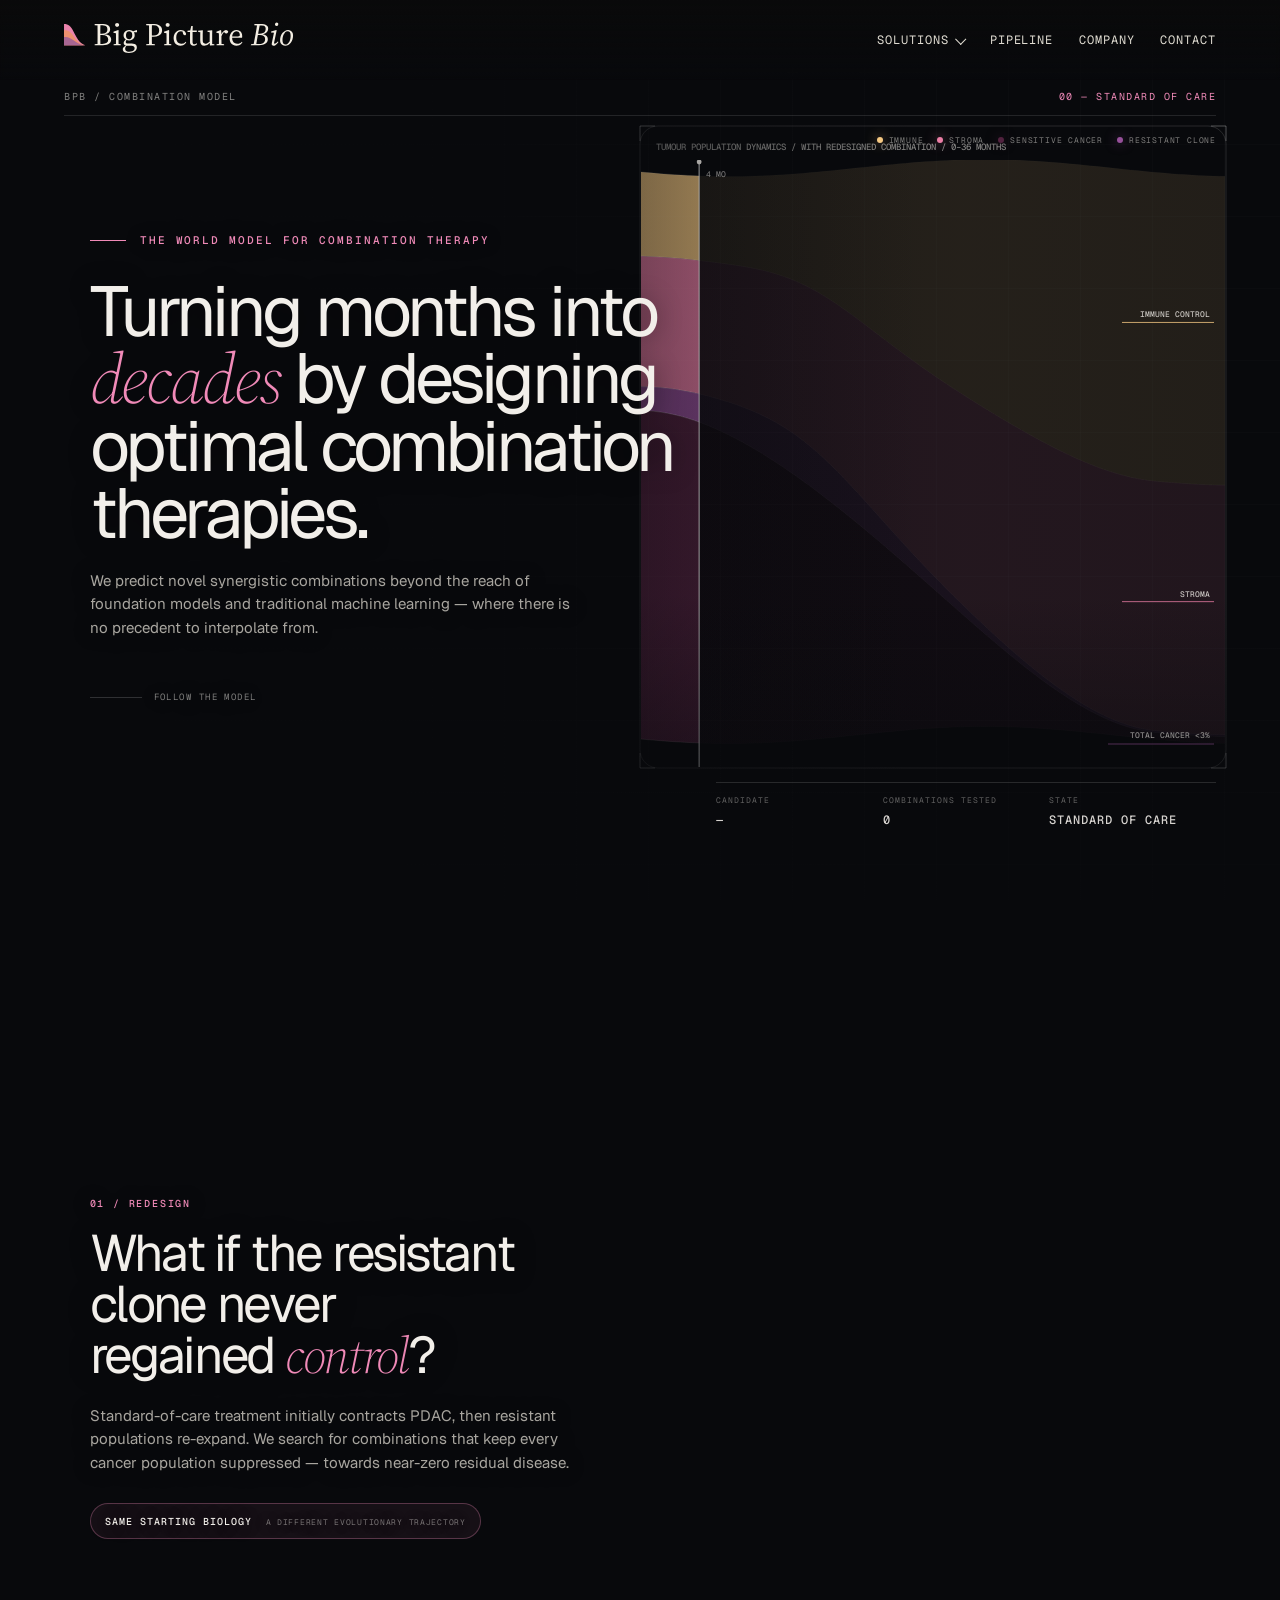
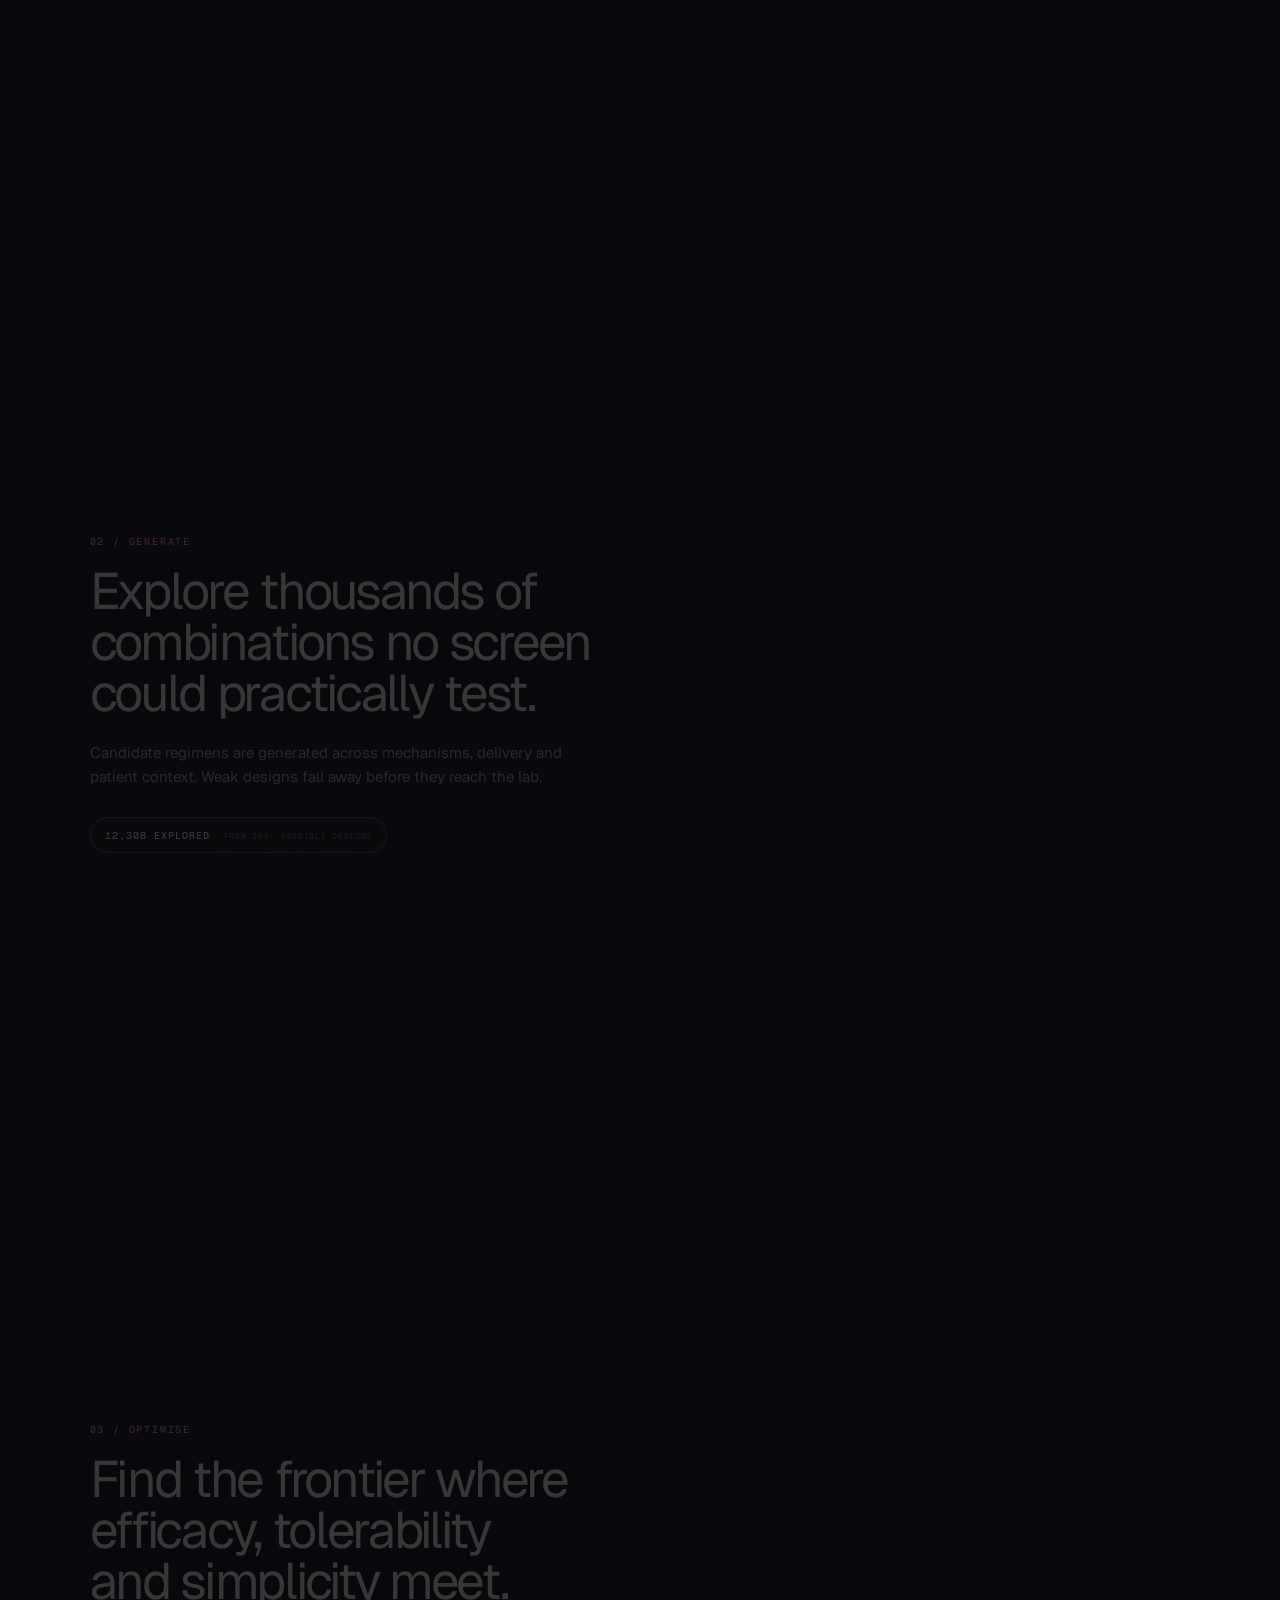
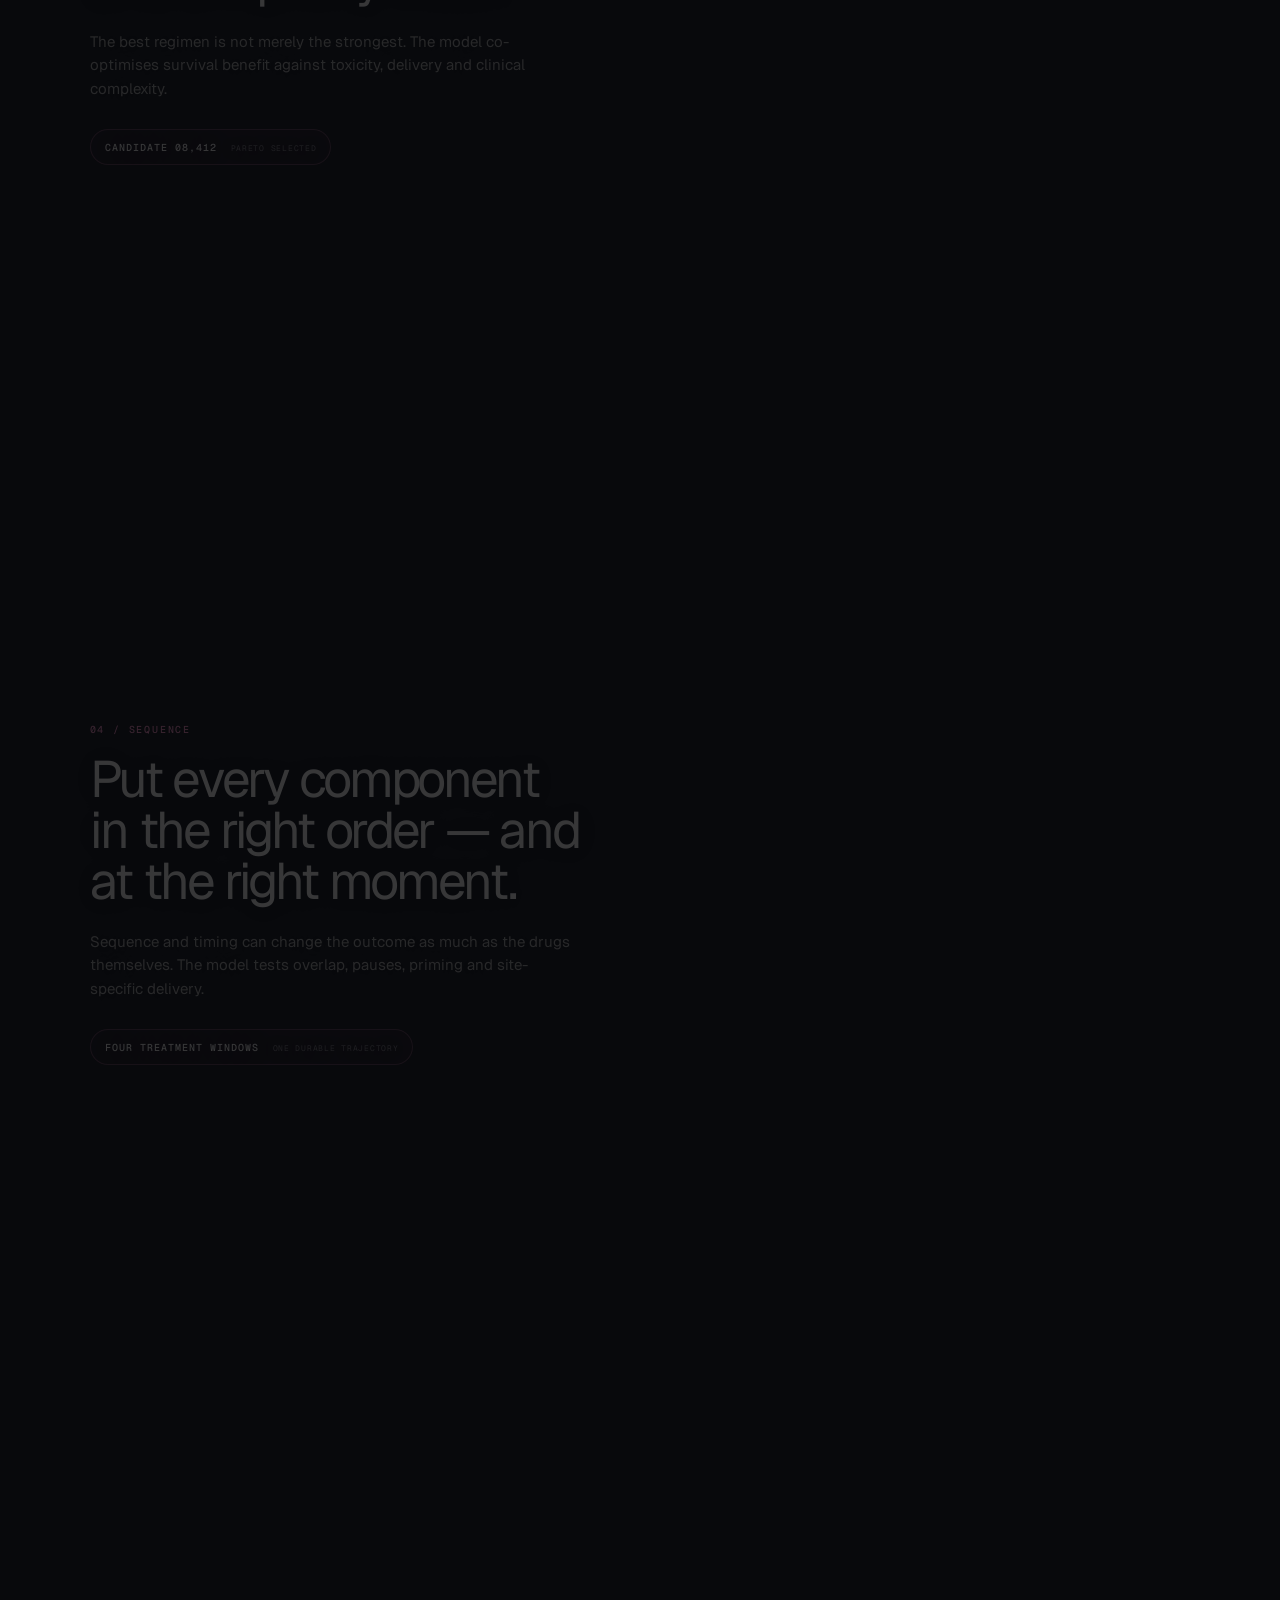
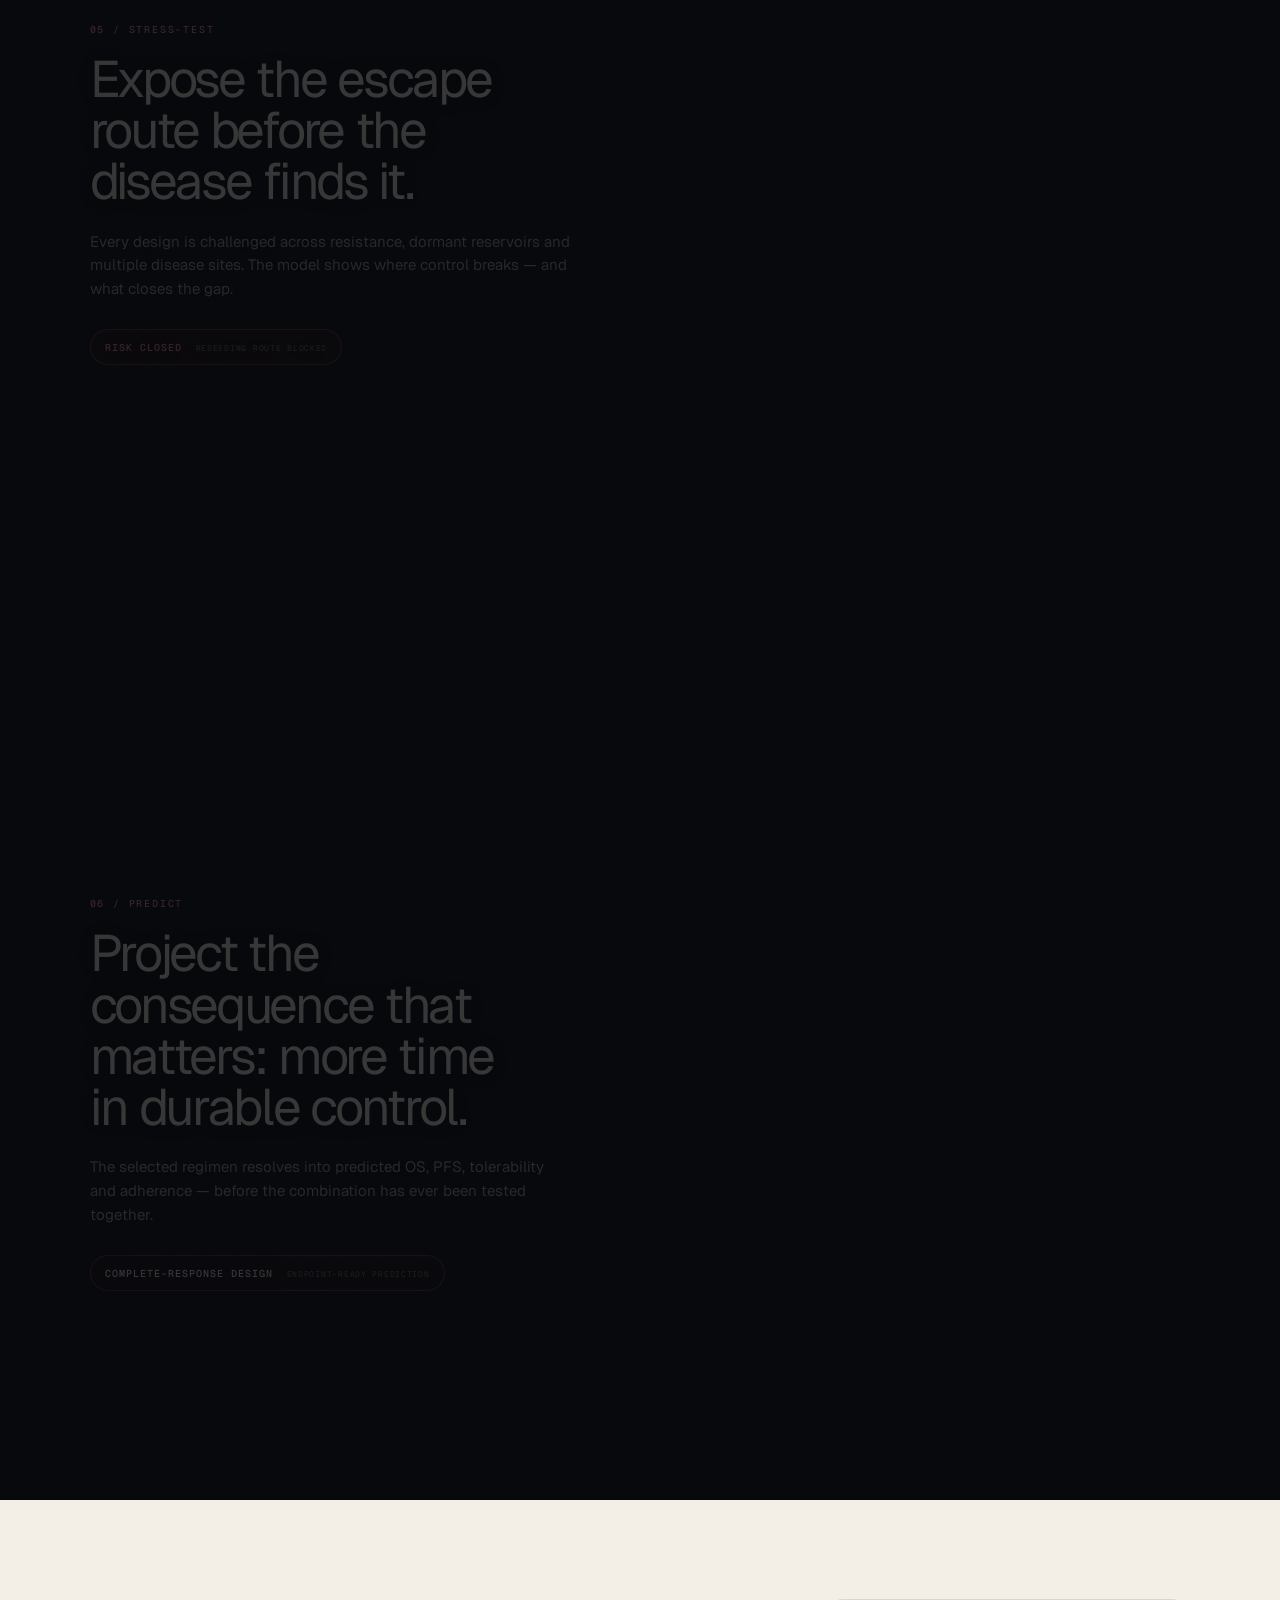
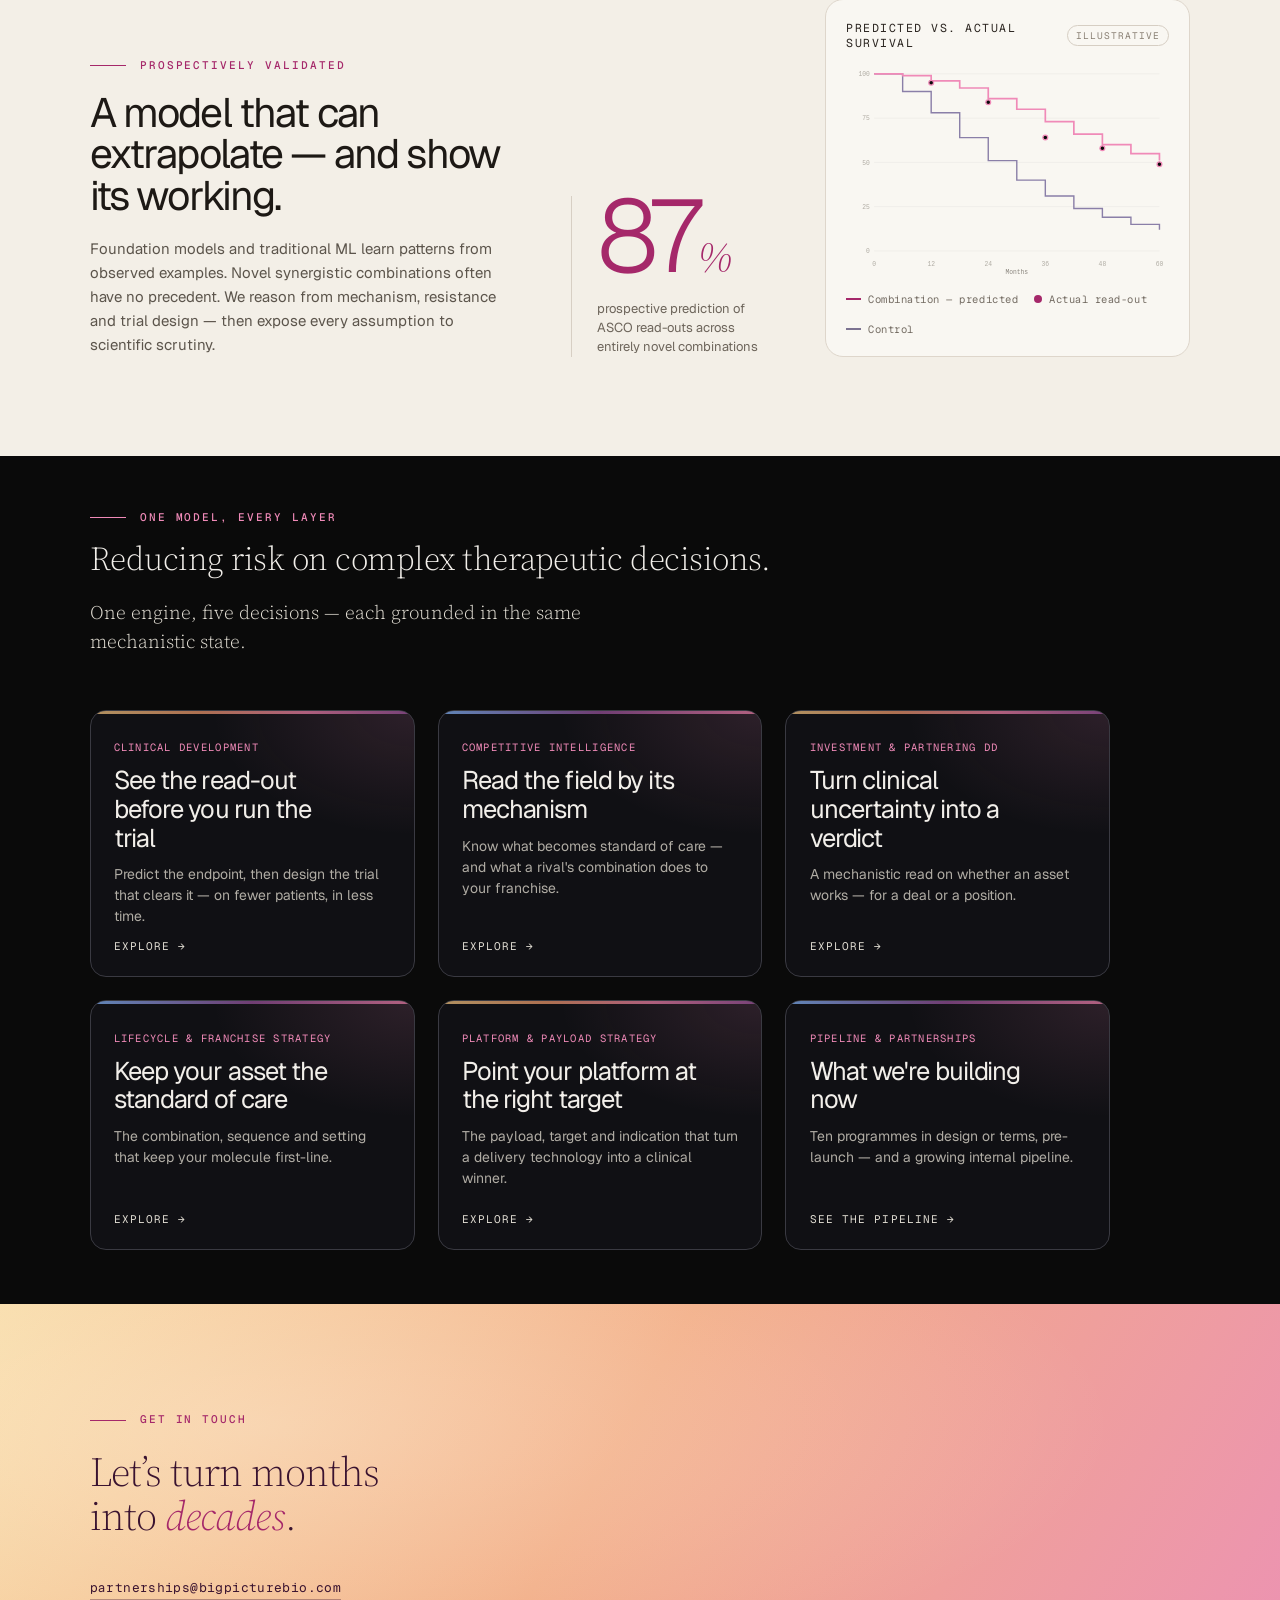
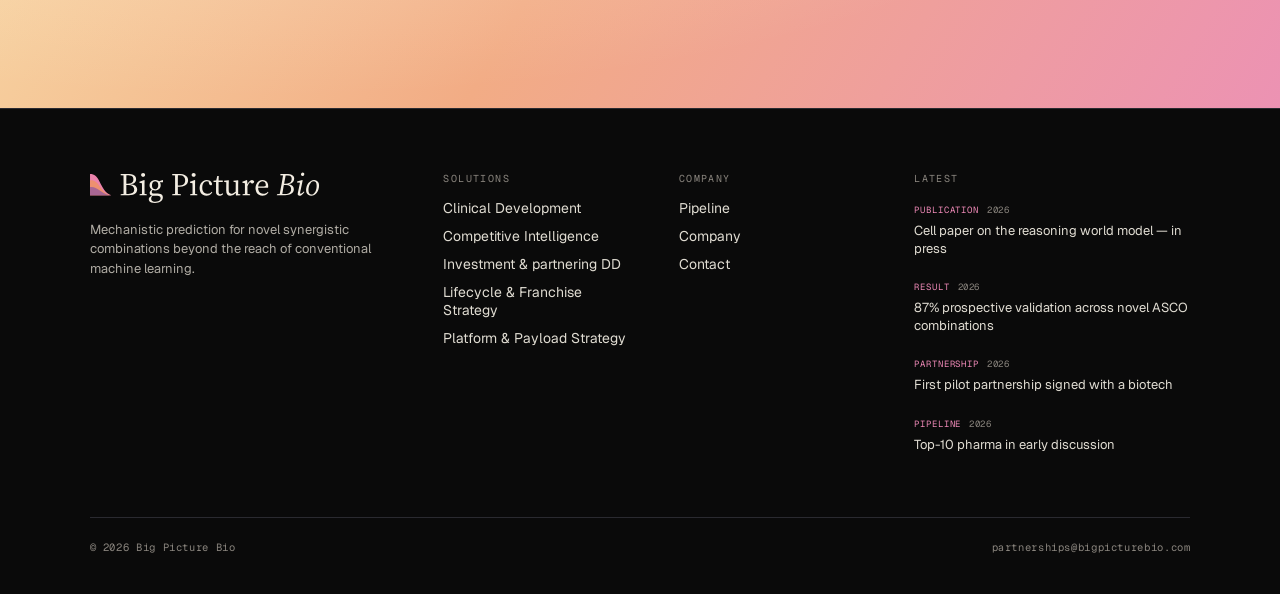
==== commit a82777d7: "Apply Source Serif identity and add complete brand asset kit" ====
--- a/index.html
+++ b/index.html
@@ -1,184 +1,191 @@
 <!DOCTYPE html>
-<html>
+<html lang="en">
 <head>
-  <meta charset="utf-8">
-  <title>Big Picture Bio — Systems-level therapies designed to work in humans</title>
-  <style>
-    * { margin: 0; padding: 0; box-sizing: border-box; }
-    body { background: #0A0A0A; display: flex; align-items: center; justify-content: center; min-height: 100vh; font-family: -apple-system, BlinkMacSystemFont, sans-serif; }
-    #__bundler_loading { position: fixed; bottom: 20px; right: 20px; font: 13px/1.4 -apple-system, BlinkMacSystemFont, sans-serif; color: #666; background: #fff; padding: 8px 14px; border-radius: 8px; box-shadow: 0 1px 4px rgba(0,0,0,0.12); z-index: 10000; }
-    #__bundler_thumbnail { position: fixed; inset: 0; width: 100%; height: 100%; display: flex; align-items: center; justify-content: center; background: #0A0A0A; z-index: 9999; }
-    #__bundler_thumbnail svg { width: 100%; height: 100%; object-fit: contain; }
-    #__bundler_placeholder { color: #999; font-size: 14px; }
-  </style>
-  <noscript>
-    <style>#__bundler_loading { display: none; }</style>
-    <div style="position:fixed;bottom:12px;left:12px;font:13px/1.4 -apple-system,BlinkMacSystemFont,sans-serif;color:#999;background:rgba(255,255,255,0.9);padding:6px 12px;border-radius:6px;box-shadow:0 1px 4px rgba(0,0,0,0.08);z-index:10000;">
-      This page requires JavaScript to display.
+<meta charset="utf-8">
+<meta name="viewport" content="width=device-width, initial-scale=1">
+<title>Big Picture Bio — The world model for combination therapy</title>
+<meta name="description" content="Big Picture Bio predicts novel synergistic combinations beyond the reach of foundation models and traditional machine learning.">
+<link rel="icon" href="/assets/brand/web/favicon.ico" sizes="any">
+<link rel="icon" href="/assets/brand/web/favicon.svg" type="image/svg+xml">
+<link rel="apple-touch-icon" href="/assets/brand/web/icon-180.png">
+<link rel="preconnect" href="https://fonts.googleapis.com">
+<link rel="preconnect" href="https://fonts.gstatic.com" crossorigin>
+<link href="https://fonts.googleapis.com/css2?family=Geist:wght@300..700&amp;family=Geist+Mono:wght@400..600&amp;family=Source+Serif+4:ital,opsz,wght@0,8..60,300..700;1,8..60,300..700&amp;display=swap" rel="stylesheet">
+<link rel="stylesheet" href="/assets/site.css">
+</head>
+<body class="home-page">
+<div id="site-nav"></div>
+
+<!-- ============ THE LIVING MODEL — one continuous scroll sequence ============ -->
+<main>
+  <section class="model-story" id="model-story" aria-label="How the Big Picture Bio model designs a combination therapy">
+    <div class="model-stage">
+      <div class="model-visual">
+        <canvas class="model-canvas" id="model-canvas" aria-hidden="true"></canvas>
+        <div class="model-wash" aria-hidden="true"></div>
+        <div class="model-hud" aria-hidden="true">
+          <div class="model-hud-top">
+            <span>BPB / COMBINATION MODEL</span>
+            <span id="model-scene-label">01 — OBSERVE</span>
+          </div>
+          <div class="model-metrics">
+            <div><span class="model-metric-label">Candidate</span><b id="model-candidate">—</b></div>
+            <div><span class="model-metric-label">Combinations tested</span><b id="model-tested">0</b></div>
+            <div><span class="model-metric-label">State</span><b id="model-state">Baseline</b></div>
+          </div>
+          <div class="model-key" id="model-key">
+            <span><i style="--key:#F6C982"></i>Immune</span>
+            <span><i style="--key:#EC7EA6"></i>Stroma</span>
+            <span><i style="--key:#52223F"></i>Sensitive cancer</span>
+            <span><i style="--key:#96509A"></i>Resistant clone</span>
+          </div>
+        </div>
+      </div>
+
+      <div class="model-copy">
+        <article class="model-beat model-beat--hero is-active" data-model-scene="0">
+          <div class="model-beat-inner">
+            <div class="eyebrow"><span class="bar"></span>The world model for combination therapy</div>
+            <h1>Turning months into <span>decades</span> by designing optimal combination therapies.</h1>
+            <p>We predict novel synergistic combinations beyond the reach of foundation models and traditional machine learning — where there is no precedent to interpolate from.</p>
+            <div class="model-scroll-cue"><span></span>Follow the model</div>
+          </div>
+        </article>
+
+        <article class="model-beat" data-model-scene="1">
+          <div class="model-beat-inner">
+            <span class="model-step">01 / Redesign</span>
+            <h2>What if the resistant clone never regained <em>control</em>?</h2>
+            <p>Standard-of-care treatment initially contracts PDAC, then resistant populations re-expand. We search for combinations that keep every cancer population suppressed — towards near-zero residual disease.</p>
+            <div class="model-note"><b>Same starting biology</b><span>A different evolutionary trajectory</span></div>
+          </div>
+        </article>
+
+        <article class="model-beat" data-model-scene="2">
+          <div class="model-beat-inner">
+            <span class="model-step">02 / Generate</span>
+            <h2>Explore thousands of combinations no screen could practically test.</h2>
+            <p>Candidate regimens are generated across mechanisms, delivery and patient context. Weak designs fall away before they reach the lab.</p>
+            <div class="model-note"><b>12,308 explored</b><span>From 16B+ possible designs</span></div>
+          </div>
+        </article>
+
+        <article class="model-beat" data-model-scene="3">
+          <div class="model-beat-inner">
+            <span class="model-step">03 / Optimise</span>
+            <h2>Find the frontier where efficacy, tolerability and simplicity meet.</h2>
+            <p>The best regimen is not merely the strongest. The model co-optimises survival benefit against toxicity, delivery and clinical complexity.</p>
+            <div class="model-note"><b>Candidate 08,412</b><span>Pareto selected</span></div>
+          </div>
+        </article>
+
+        <article class="model-beat" data-model-scene="4">
+          <div class="model-beat-inner">
+            <span class="model-step">04 / Sequence</span>
+            <h2>Put every component in the right order — and at the right moment.</h2>
+            <p>Sequence and timing can change the outcome as much as the drugs themselves. The model tests overlap, pauses, priming and site-specific delivery.</p>
+            <div class="model-note"><b>Four treatment windows</b><span>One durable trajectory</span></div>
+          </div>
+        </article>
+
+        <article class="model-beat" data-model-scene="5">
+          <div class="model-beat-inner">
+            <span class="model-step">05 / Stress-test</span>
+            <h2>Expose the escape route before the disease finds it.</h2>
+            <p>Every design is challenged across resistance, dormant reservoirs and multiple disease sites. The model shows where control breaks — and what closes the gap.</p>
+            <div class="model-note model-note--risk"><b>Risk closed</b><span>Reseeding route blocked</span></div>
+          </div>
+        </article>
+
+        <article class="model-beat" data-model-scene="6">
+          <div class="model-beat-inner">
+            <span class="model-step">06 / Predict</span>
+            <h2>Project the consequence that matters: more time in durable control.</h2>
+            <p>The selected regimen resolves into predicted OS, PFS, tolerability and adherence — before the combination has ever been tested together.</p>
+            <div class="model-note"><b>Complete-response design</b><span>Endpoint-ready prediction</span></div>
+          </div>
+        </article>
+      </div>
     </div>
-  </noscript>
-</head>
-<body>
-  <div id="__bundler_thumbnail">
-  <svg viewBox="0 0 120 120" xmlns="http://www.w3.org/2000/svg">
-    <rect width="120" height="120" fill="#0A0A0A"></rect>
-    <g transform="translate(20, 24)">
-      <path d="M0 0 H80 V14 H0 Z" fill="#F4D894"></path>
-      <path d="M0 14 H80 V26 H0 Z" fill="#F4A878"></path>
-      <path d="M0 26 H80 V46 H0 Z" fill="#F08AB8"></path>
-      <path d="M0 46 H80 V58 H0 Z" fill="#C474B8"></path>
-      <path d="M0 58 H80 V66 H0 Z" fill="#8A5BC8"></path>
-      <path d="M0 66 H80 V72 H0 Z" fill="#5C2042"></path>
-    </g>
-  </svg>
-</div>
-  <div id="__bundler_loading">Unpacking...</div>
+  </section>
 
-  <script>
-    
-document.addEventListener('DOMContentLoaded', async function() {
-  const loading = document.getElementById('__bundler_loading');
-  function setStatus(msg) { if (loading) loading.textContent = msg; }
+  <!-- ============ PROOF ============ -->
+  <section class="model-proof">
+    <div class="model-proof-inner">
+      <div class="model-proof-copy reveal">
+        <div class="eyebrow"><span class="bar"></span>Prospectively validated</div>
+        <h2>A model that can extrapolate — and show its working.</h2>
+        <p>Foundation models and traditional ML learn patterns from observed examples. Novel synergistic combinations often have no precedent. We reason from mechanism, resistance and trial design — then expose every assumption to scientific scrutiny.</p>
+      </div>
+      <div class="model-proof-stat reveal">
+        <strong>87<span>%</span></strong>
+        <p>prospective prediction of ASCO read-outs across entirely novel combinations</p>
+      </div>
+      <div class="model-proof-chart reveal">
+        <div class="panel-head"><span class="panel-title">Predicted vs. actual survival</span><span class="panel-tag">Illustrative</span></div>
+        <div data-chart="survival"></div>
+        <div class="panel-legend">
+          <span><i style="border-color:#A5286A"></i>Combination — predicted</span>
+          <span><i class="dot" style="background:#A5286A"></i>Actual read-out</span>
+          <span><i style="border-color:#7C7391"></i>Control</span>
+        </div>
+      </div>
+    </div>
+  </section>
 
-  // Error sink persists across replaceWith since it's on window, not the DOM.
-  window.addEventListener('error', function(e) {
-    var p = document.body || document.documentElement;
-    var d = document.getElementById('__bundler_err') || p.appendChild(document.createElement('div'));
-    d.id = '__bundler_err';
-    d.style.cssText = 'position:fixed;bottom:12px;left:12px;right:12px;font:12px/1.4 ui-monospace,monospace;background:#2a1215;color:#ff8a80;padding:10px 14px;border-radius:8px;border:1px solid #5c2b2e;z-index:99999;white-space:pre-wrap;max-height:40vh;overflow:auto';
-    d.textContent = (d.textContent ? d.textContent + String.fromCharCode(10) : '') +
-      '[bundle] ' + (e.message || e.type) +
-      (e.filename ? ' (' + e.filename.slice(0, 60) + ':' + e.lineno + ')' : '');
-  }, true);
+<!-- ============ PANEL C — UNLOCKING THE STACK + SOLUTIONS (light) ============ -->
+<section class="block tight model-solutions">
+  <div class="wrap">
+    <div class="block-head reveal">
+      <div class="eyebrow"><span class="bar"></span>One model, every layer</div>
+      <h2 class="head mt-s">Reducing risk on complex therapeutic decisions.</h2>
+      <p class="lead">One engine, five decisions — each grounded in the same mechanistic state.</p>
+    </div>
+    <div class="solutions-grid" style="margin-top:clamp(44px,6vh,72px);">
+      <a class="sol-card reveal" href="/solutions/clinical-development.html">
+        <span class="k">Clinical Development</span>
+        <h3>See the read-out before you run the trial</h3>
+        <p>Predict the endpoint, then design the trial that clears it — on fewer patients, in less time.</p>
+        <span class="go">Explore</span>
+      </a>
+      <a class="sol-card reveal" href="/solutions/competitive-intelligence.html">
+        <span class="k">Competitive Intelligence</span>
+        <h3>Read the field by its mechanism</h3>
+        <p>Know what becomes standard of care — and what a rival's combination does to your franchise.</p>
+        <span class="go">Explore</span>
+      </a>
+      <a class="sol-card reveal" href="/solutions/investment-partnering-dd.html">
+        <span class="k">Investment &amp; partnering DD</span>
+        <h3>Turn clinical uncertainty into a verdict</h3>
+        <p>A mechanistic read on whether an asset works — for a deal or a position.</p>
+        <span class="go">Explore</span>
+      </a>
+      <a class="sol-card reveal" href="/solutions/lifecycle-franchise-strategy.html">
+        <span class="k">Lifecycle &amp; Franchise Strategy</span>
+        <h3>Keep your asset the standard of care</h3>
+        <p>The combination, sequence and setting that keep your molecule first-line.</p>
+        <span class="go">Explore</span>
+      </a>
+      <a class="sol-card reveal" href="/solutions/platform-payload-strategy.html">
+        <span class="k">Platform &amp; Payload Strategy</span>
+        <h3>Point your platform at the right target</h3>
+        <p>The payload, target and indication that turn a delivery technology into a clinical winner.</p>
+        <span class="go">Explore</span>
+      </a>
+      <a class="sol-card reveal" href="/pipeline.html">
+        <span class="k">Pipeline &amp; partnerships</span>
+        <h3>What we're building now</h3>
+        <p>Ten programmes in design or terms, pre-launch — and a growing internal pipeline.</p>
+        <span class="go">See the pipeline</span>
+      </a>
+    </div>
+  </div>
+</section>
+</main>
 
-  try {
-    const manifestEl = document.querySelector('script[type="__bundler/manifest"]');
-    const templateEl = document.querySelector('script[type="__bundler/template"]');
-    if (!manifestEl || !templateEl) {
-      setStatus('Error: missing bundle data');
-      console.error('[bundler] Missing script tags — manifestEl:', !!manifestEl, 'templateEl:', !!templateEl);
-      return;
-    }
-
-    const manifest = JSON.parse(manifestEl.textContent);
-    let template = JSON.parse(templateEl.textContent);
-
-    const uuids = Object.keys(manifest);
-    setStatus('Unpacking ' + uuids.length + ' assets...');
-
-    const blobUrls = {};
-    await Promise.all(uuids.map(async (uuid) => {
-      const entry = manifest[uuid];
-      try {
-        const binaryStr = atob(entry.data);
-        const bytes = new Uint8Array(binaryStr.length);
-        for (let i = 0; i < binaryStr.length; i++) bytes[i] = binaryStr.charCodeAt(i);
-
-        let finalBytes = bytes;
-        if (entry.compressed) {
-          if (typeof DecompressionStream !== 'undefined') {
-            const ds = new DecompressionStream('gzip');
-            const writer = ds.writable.getWriter();
-            const reader = ds.readable.getReader();
-            writer.write(bytes);
-            writer.close();
-            const chunks = [];
-            let totalLen = 0;
-            while (true) {
-              const { done, value } = await reader.read();
-              if (done) break;
-              chunks.push(value);
-              totalLen += value.length;
-            }
-            finalBytes = new Uint8Array(totalLen);
-            let offset = 0;
-            for (const chunk of chunks) { finalBytes.set(chunk, offset); offset += chunk.length; }
-          } else {
-            console.warn('DecompressionStream not available, asset ' + uuid + ' may not render');
-          }
-        }
-
-        blobUrls[uuid] = URL.createObjectURL(new Blob([finalBytes], { type: entry.mime }));
-      } catch (err) {
-        console.error('Failed to decode asset ' + uuid + ':', err);
-        blobUrls[uuid] = URL.createObjectURL(new Blob([], { type: entry.mime }));
-      }
-    }));
-
-    const extResEl = document.querySelector('script[type="__bundler/ext_resources"]');
-    const extResources = extResEl ? JSON.parse(extResEl.textContent) : [];
-    const resourceMap = {};
-    for (const entry of extResources) {
-      if (blobUrls[entry.uuid]) resourceMap[entry.id] = blobUrls[entry.uuid];
-    }
-
-    setStatus('Rendering...');
-    for (const uuid of uuids) template = template.split(uuid).join(blobUrls[uuid]);
-
-    // Strip integrity + crossorigin — blob URLs from a file:// document inherit
-    // a null origin, so crossorigin forces a CORS fetch that SRI then rejects.
-    // The manifest bytes are ours; SRI protects against CDN compromise, not this.
-    template = template.replace(/\s+integrity="[^"]*"/gi, '').replace(/\s+crossorigin="[^"]*"/gi, '');
-
-    const resourceScript = '<script>window.__resources = ' +
-      JSON.stringify(resourceMap).split('</' + 'script>').join('<\\/' + 'script>') +
-      ';</' + 'script>';
-    // Inject after <head> so the DOCTYPE stays first; prepending the script
-    // would push the parser into quirks mode. DOMParser always emits a <head>
-    // (synthesizing one if the source HTML omitted it) but may carry
-    // attributes through, so match the full opening tag. slice() rather than
-    // replace() keeps us clear of $-pattern substitution in resourceScript.
-    const headOpen = template.match(/<head[^>]*>/i);
-    if (headOpen) {
-      const i = headOpen.index + headOpen[0].length;
-      template = template.slice(0, i) + resourceScript + template.slice(i);
-    }
-
-    // Parse the template and swap the root element. Scripts inserted via
-    // DOMParser/replaceWith are inert per spec — re-create each with
-    // createElement so they execute, awaiting onload for src scripts to
-    // preserve ordering (React before ReactDOM before Babel before text/babel).
-    const doc = new DOMParser().parseFromString(template, 'text/html');
-    document.documentElement.replaceWith(doc.documentElement);
-    const dead = Array.from(document.scripts);
-    for (const old of dead) {
-      const s = document.createElement('script');
-      for (const a of old.attributes) s.setAttribute(a.name, a.value);
-      s.textContent = old.textContent;
-      // text/babel scripts with a src: fetch and inline. transformScriptTags
-      // does XHR against the src, but blob:null/ from a file:// origin is
-      // silently dropped. Inlining makes it a plain inline babel script,
-      // which transformScriptTags handles unconditionally.
-      if ((s.type === 'text/babel' || s.type === 'text/jsx') && s.src) {
-        const r = await fetch(s.src);
-        s.textContent = await r.text();
-        s.removeAttribute('src');
-      }
-      const p = s.src ? new Promise(function(r) { s.onload = s.onerror = r; }) : null;
-      old.replaceWith(s);
-      if (p) await p;
-    }
-    // Babel standalone auto-transforms type=text/babel on DOMContentLoaded,
-    // which fired before we swapped the document. Trigger manually if present.
-    if (window.Babel && typeof window.Babel.transformScriptTags === 'function') {
-      window.Babel.transformScriptTags();
-    }
-  } catch (err) {
-    setStatus('Error unpacking: ' + err.message);
-    console.error('Bundle unpack error:', err);
-  }
-});
-
-  </script>
-
-  <script type="__bundler/manifest">
-{"fa8067c8-dc3a-410e-a069-cbde972ec8f4":{"mime":"font/woff2","compressed":false,"data":"d09GMgABAAAAABxUABMAAAAAMgQAABviAAEAAAAAAAAAAAAAAAAAAAAAAAAAAAAAGoFQG4s2HCg/SFZBUoFIP01WQVI8BmA/U1RBVIE4AIIkL34RCAqZRJM4C2wAMKNCATYCJAOBUAQgBYgaB4N0G0UtFewWeHAeACma7jwRFaInSv7/lMANGVoN7uu1WC6mOF6MWAyKGDZ6tV32eH9YS1ZoD0ozS0kdQgsNwQ3G1XYIJTb13+eOl4upbzu5x2UTfb7s4yX4k/bzaKimLmTkEeL6eTJPHSHJrP88rVl/7pOS19VKtQvQ9DJAOnFklGTGs86IelfDmtlXzTLijDphslFs8Pp53Na7bLTBbCRD0A30dvqpEYcTZ+d1FJdRPHy/Xzv3vr9YdCsdn04UkUZlGxISIROip7yJ6Uv+EG2Kd/q8iQkYhYR2aKHTsHbRtjZk2ToCb6lgkr7bfGIyvJu9j4g190Vla29qfTPztVyuf6zY1PnP7fRNziOQOFEoCcE0eGBpTZMHk9z1p6ampojU2JgHLMJQzbW2s4AkJywRD/m7E1CqVtX4uD9SFZKQbSaIQtcE7UNBa3r5nSBp0Oxiw6roqgAtu1aoOkInakyNARfdDYD1VkoRbNd9HgoeX86PYvh8usx2/o4Jdg8VVkDvyUGFiiZlqhTlNeVIYzsajdcnew2rk4E2kX2kQ1AQK+CeqJxjOXjA1Tpc0usJ2hRduvTU19QH+vrbeHt2TwLQxPozN9XNBfKLAgwk4YA0ysyW7kogcnAoY1SjgPGr/XdbqZklrZDC7MlYUWStIjS4MVzpr7ttQLgQpMUDGFn4v0MUhfilkbwyUtVACPB5OOB+wDUAWxXAANRSB48KW8yDZmYx49By0JNr8wEX2EFkQ/D3xZpg8qBclmtSSI82q81ra8aSYRiBPdjfUAfUQXVYLao1pSsV+NsCPABCrYPHTNsJYsr+QgIIFoO4siHsF/8DABgyBARQeu0iVk86dS8SRw03XYPEWeWlVyNxnX3LdUgQAHS+za4uvek6GADoBEaQ7piVHCeA7BG/hs+WAHDNkJjzENL8FM4jAUKR5Puq800AocqXqcnEsW15P5+dBywTPfn7SvIOibM1boImTRjXJKk8rlrhMhfhgnhlq/oYfNVeYJDkdC3klC5GskklSozB0/xoXpkYhcuSQXSQb6OtGeoBrADWQixAYPmwtxEtr8+zRE+TdLZlaeujjLbKBf/WL7frC5fe3sezx3pndZCB5d+NJT82aL+UXrisRwFW5nTHGJ2tsVLQNYlww+N/qKoLbQISLtIZgr1qoFM2cZb3JOmoDe03qZ1eDSYa08rt9mtzCKtaa39A0HJ8IYCH27eETx2It9fy5C/bJouODzy/DxZS5xaqUy5oYTiH1Gz/y0uTU31e4/vFyNodTPucmBuAlK49VW0mynsrCzvL+TlWkppflMu0HCHZfcWRvtzTpttz7q/c6vVNZhEA/Q9WXlC9Syx9YSBphOEULx+/[base64]/MQGdKDlCAYKQMFjAIaMWFWrcFnDtQoFQ+knVuGerWOR+0d+wMnmFPny3pQv8Uf79jaXXsWnSIwLITOaZbBagjNuzIzJQ3/OQ9SvqMjozPsJn+JDPvl7sWQzEM4B8a9Dv8/x7BS4/hMx1yAAagj+H/yuy7cjUvb8tXV9m1aO0mLLNtbNf2bX0aryQ6vxEgav9fQbPpnewerljyN3ZPcJOw8n0EXgGkQbU2YGBS/92wgJbuOL/8lvaEgJUhkidSm1+HpfVA5In0ZUhgL8wMYE/+wrSLvthFyrJONDIf2Ic2jj8V/4Pc9D+obzfaAGKRtBz4FgBYb5kEkKPQAOQ+Q+2qhD1cfsUtBODvSQ+bKhBbTt0Wp9jrAte4w4StNaifS2A+f5AHc8PWwXWGxZf72Wd5eNz5ICa1Pdx2Gjd/tubC+TrBR+i+Ud03wMClXXbynIjAb7dXjhCQM0yyheAQ1JIDiqhhCjOYwxI2sIUd7OEg57nJY17yvrn1fwjp0PYppJLJTGc2i1nPZraze3XBGzziBe++5eGD/tUPGEIyPPPvV2gBHvL6vQBp/0Padii9+gxo2mKbHXYBkIdDRuLnzSvLJ8cvL6BASQsqCinpUGarCKuKqInqFNctoS6pR0oDAQIYYjOp1tbgEqcl3NduUBMFpgA0MHuYfBqau8E0QSMmCDqNmUK0ZfGEGbAXDkyZa61GMxYETyZozhJ/Ny2cOz55Ut0mJ3gV4MPANwHxDuA6wAUAQGA17hvnkr3kOCEps9u0xGSdCgUSJNVSiosM682wBADGLCrfT4PXwoxOIXRlSY8p7NB47ALRPHG5YSAtLfYSgesSv7CVvYllmxOE6JYC5+pjWc74u/AR01g3tLTURdRV6QzL3SVOcES2MAP2F8Svp/LS/0dsvD9q3o8e+x8sZSdFqF9h4j4qEQ3WWWPVZ6+vy1UOJpTWPUGOKaQ23jwCioU2RcnhHp/[base64]/spXcT4T+2yMWo4LOXigggbpNC2sVLa2zdW5abyJDysc5y5tpm6hqd506WZs9RzFeW1lqUskqrtNn/LU/s0rxWN9XEkgDlGgB9A/Zmg8nmFmwOUUIDxHJsnN9vrVHCYTNxYaSdd1qqcZb3Dwgl5B6dcHdx/4Sc7n+63cSV88P1jOE7Zjow/i9datvak9GfuhzmhzobZCS52+uHBSaeSJEnkdaZA02yhjy5PDqN1T+ebM+YEH3LOGpqApm+vMIcPxL1rU5KFRXHGsxJw8zsELC5jW74GvxrCX1AN7h0/JsKBsKNoibN+a7xjRZmsCNJsQFJ03mYQJGejkuAnoZL/RdSQcxD7Wyfu6bvsl1Dr3ZwweZGbkiOIQYTzBj3VjS8fg6Med5lzhnoNpY7yhqhEOX2mjfjj87uURHDT0je97md/ftyCFxpGruvqhtSW1oypKpuZdYqglBjOKElVn1dl3kpE7qdtJPHJ95O3BA8Kkz2FgdeWEdZ0zdBdfPK1ISwr8eRHK2fUKRm58MqaFdvaTzSmDqP8BCFX1ULy9eUsCi9h5ap8GAFTTlG6g/vDMudaE5fVlWVvnyiJZcuTO3aXZan5Wbh+Wr+AJLkD8xPwTFlaqs7QMsDHnDs9du52/6vvyliDVCQz4p1V3WQvHH69EjU/9WIaeGUP1W4KyZSLmPaVegvHtPR3uhpG0UEpaWKZRFJdVhXUezT0w5ilk37NlmMEfYBO/iu3Z/saS9ynmXTO5nbma5nfV/l0ruDPj6QF34lIjTx1dppJawwVSzFUmfkszmU9t/zPx7BVASf8JycJDK6YdMS5mqzU1+9JhHBIXzxOhxaxHOcwv/Sm0px9aBXQPREk79OIjMVFI9GGfVUnkmrteOh6rB6mTgySiSrX3QVV+OQQD9ow2hcCmwd3xROYveMg76DfDaugHplMAo2/6YK9LPTZc+Esawpp/EYHLCrrbBRGiv46KipAV4b37XCOpW+LNTwJMKff/AzVqIWNyODuClqGFas9g0oY4yn9caIfJutsC+ijzApP1y/2cM2a8+gmrnrSD8G3rHL387sVfC9pDQOH7TzZElP1PPtj/ZvUvQyBamHY2i/3MhvRxuzw5ElHdv/G4W0LWVuNPfAy3Xe27eKP0XZ9B5HODxDe5ALlplLxtWzph1Dx+Ddpofbq+Rwt50x6ub48OOu7a0O5Knbq5OvwvsN/pozr6T174JSw4gXZgXHpisPo8OCdUkhG3et/[base64]/IW1F+MlBdmliZmdcN3FcYR7AJvYw/XAWwgT3x0Xluguvq62wSY7X4uw17aiX6PruGMZn9ykvEPsmZvfQf8GcH2rDN/hWR+mPGZU8EIAzQ+hIOE//luqqmE/2YP/MIETXc5UfpNvoZ3WO95ffsKme8WD/IL+Rf4VeFXySjGs1oi0lilTgpNXmufFwuab15rnaf9kPtnG63XKu3W/Vx/Yz+kv6mPmN82LjK+IqxYAj/g5ZgkMiXkc2vtRhYYkgCYFWe/9zn7HMr+8Q7eNBJGfTD3/7WnRP/Nj76yN13St75xgCXNyfEmt/hyJGh8JtxcEAP1DQH4uvdb7CwFsTIupwWEdXvqkvYO81eQOfcI5PP7Omj8UCu5mnFDr7QR5CkFIIvKzIs2vtBdNUJpaKAeXY6rb9dghl39LlYYeDEK2G/ycd9xEhwTkSGvyOwn851vvRVpVMRk10lkOYmq1vOdhX9cGOxWs/gGbCoObVayoNVBQkeFn6173aPwiyIbmj44oWU/++rxybTOambWPn9uAbTlC8aNQ2zxkSqFOJxBFR9Sr5FPkkA+916j2AUBaD8gxH75J0v1uugbxyTi3rfCj69Ovq6SYNNCzNwKswkEQ0cp45J+QTaQGs4xYxJkh2aOtJH0wGtzd8hObtN69OcNOuYzksTsRnmeaNWpVSpUnGQO5rjq3/IB3ZHzFx3griixdQ1R5tr3ghflOblUELnfoeOqT3eRizIJuVNzyGFWh1gWmKKZcCNcUwi7v60LCsdD4fNheDd6eFnc+yEGjK1jEEoduxIpZQawlAeHntSfcIfBEjgg9M1YsQYcU08HjvIIBI0d9xhzSS0t+5+a1/mTH9Kvg6zf54BK4QRnfK8sin09+xvfPwVQHBwwowHi6frP/6jJvRu96JhOc6QG8sN4UGB2UztQJadMs6rNLmytlrMiIfGBvJwH/YTbI1gWgkneC5DsVg0V8zNv97XZ2c8+3fluR9jbe4ofZ2GWyZ8DkoO3VDaEzBQM5DLxIvaQVp8QYu+zNKVVMTEogkIbfk2TYK5DlsPayNTxveQeJfaNR7wE6OVUjDijPkfv9uMFaGMmTv+8VnrrROBlrSwp6CxDmujxv8vzGpu4BScPoMFWe+uZPZd+6d/emXD23gd3eTjG5Ws9WwjeVRR1Y7S/0e8qaWHtPfZMhly9GpXzyfZWXUEEbqajmh2Lc42x8UqTfHjh2AI7o/BcOLXtu38wMC2xsDWXRe1Fpdc0tUwLriA5FhjyOeoftRw2XKiwPq+y/+c8i/7YHFUAcjuiH9+HGRt7uBW5a0B2DozHI6pQU/8TiOwn+oRxRmuYawLxgokZYxWDHEvj41Fww3soingGmyrpGqxgBYNh6OJFPRC4SDPZRlqaJbsRj7s0EE4cCdciwiPnh0N6yungnL4MfsUc1sPG8zuam7bvm1L/+aBrg5X1yYGx4l21uarNEXtbNe2EZOoK6u/WzNRyWzzI4UqMw87neh7LIlVoJfLuyLJbKHev3hL8yDHVm4/3Nq+3RBBGB35ERw4LnCNhziwbfOodRRQOL5gQjyk91SiHmNWc01dLwFTm//f2Qhviyan2dScCG4EH4hZA6rszsSkHi8Eokm774mrgvvP7P3L7/sCsmjMVHTNl+XlZf3/9D9/+i+yof2/8f/m4s2boKBND+f/5B/5iMORCsffweMxbMoejYmyX817N25ujKwNwwyOtoZwuCMcHZ3KjjhSuw4uTBjmxn8fLAvnv/7L41Yu8r75z6YbSnnddR/vPfbJCTZrVx/KsoCFjkc3uleOSrlkoyg9pr43432+Vfz31LoAalyxHJcHhXjYqSoU1ER0crlYvGvTYyzq3ev/Va/P/rsn6wJ4vXdsCPeVy75Qmu31NA8gIbd08KoJB2NKqKIe69i+vdGQvuuMesTtOdrT+zZWQUa6CIMt5Dmyoeia4NlsuTwM44dDlKvp1R9uu41gAtr4Ag+e2ASKGLWEVYfi9MTfTUTsxM707H663f7vL0eVDjEcMeqS42Qhao8pUc8nLv8b/l0uZh5JeEwpFrbuwvoiXd6/Jj46l32lRxCP6M6dQ2uEtgGsF+SVSJ4T79Rk/O4dGN52fJD5bL7OmGJhBmNY14ojE9xS5pNW0Y9+VfxxZDTodpql5SUSL6KwdqWQ7ygm8F9OywyuTKxxvSCqObqK90paVz71yfiZRG+drJ7LVI8D+f8IDxLb9sjoo0dg372ou1mPKbHE8glHXxlcf9pHeuQ53zNTtC9ZyszT3ckhP5fhjSbNwmliZ8MzLR8SneVj/xnxxPR413HudiySSdmBd1Ah1kIofZT70eyDDa7++MXOXlUoDRVfBRC5IepKNBo5cOHANiifewzkm0pj8C3xAZqUsedjj69E34ZmDzjUyMiZI89k3QfblYtQD6ZGVG0654zvFWZe7m4MPs1sGz/tOy/HnYppM8+/UlyS1aC42WpSGKoXkERT2QQQt+3XBra76H64FP14g26cyricqgJfSxdiiabAd2FzSmN8f0XdcNAYjy+a7+opdidM9hQXxzO74R0Dl7x48TIJqLMYDBZpSgYNx9qllYLrVKmYUY/2LZyOc2a2zFbsTHSySg27u+LhDUUmlhcWMuqZ+g7r0Uo2+NRS1nqqAvpa+qptsaXtwbqyiyNh5XiyKTDTaHhfuCql3MD7A/kHFYzAZzgjqSsYzc0jOv9yo/fsttqFF7Y09h4fEjrP1d447zygtfR3WctbshSsP1ltjFTLsC+bAsJdFabF1YyayinGZbhOvWnJNSkMH9EMz8uWokwL/KiPYaQ2b0Oam2jJUJihzijzsaQm5keIdQRY0T6xwmQFZV4XmW2JQjaTiKRV2nBXXMfjCAe29aEMERy4cpsuczqtfVRhnqNDHEE7fZyxrOKQ0UaHRWgeJihSHtht0nFO2ZzR0uXhHKsSdKLPbEtGcvmeLdpWWvGzKtWxNuE4E1LqSqlLKRi2b0/JQyieLMZT28dIphzpbJJKqa+w44pkH2suAE60yY183W2439PJ4+IbH+/XosFy/3Wl+S47WQPFWl6lrnnwwVSRPDh8++IEL4bLGF12DGNhwVtdWnIf9v77q/81GWnQX02UYBGbqppf47fdVl6uhCfvFs327SfDqvfthliCu+JD04Hp7paNinEVgiJugXLkyEhHKOVwN6Pcuez2ucGlJikd7xNobCr+1z/31cz6QFvspMexsfJQyLKGMRAtps6wR2A0/h0tOcO8YIJaCeg+3DG7DlOrGdgkcp0yiaX30ZR4on1i86u09+KPNGWOs5UTMGeFN18YHxHeuz400BhRHig0DgIWREkyhpZkD1JLLA/zh/MgfAht/Mc4TY/nLbbx8UbddkNLdsMNUK0llLpSKYe2bOl46Dz4TgAdHo+mPduIaO7N8fonlkvZmdsANwgRwYUpJWsHW5zo8PkM4557/lnmq9y65cbS9psvg8pbsBpHultYYg4elsAuDKdn3XDFXVub8a7FaEG2SDp5YqrNW8IzZrtBTQ56GrTOo7fZiirA+pFuWZa2CPJcdsvrB7tifsnmOYbk+UjFK3vdPPzUh0UgHoN6h5ZNsTi+n1GFnl1hfynjeLLrZ/aj76YPCYzg+Ci3NjVlNVkb/sRL7H+1K7DG1cppwz1eWO35oToWOGLZAun6bVuZSzyf6KM1ZekC8biLmN3xXG1g1GjC2KXQulGeMZsq7dhr+TzZPP2ykV+yDoGHaUqZmpS8bRshO51eqsIqOGtZ5YapO/tT452+Tkd2HhBsn9VQa71DTT95gN3BVCfOOHWy8406pmNLCW1J6SNCmHjHDpSNHtgBd8a1Pc5t6+uLHEAAyFf85vSEZ8Snj5Smj/[base64]/T9ixYsNK5Zj3ZycFyYI3zeebeXaG0sDW84B9yyO23dzH0aNO0uujG9f1DMef1+03OV0SNXM5Nf5YSYPPGkUI0YGxMz/akwb76jleI3w69yyIjNKK1fjnzPs1C+zfT/AnKvwUgAPRoSbx39/Tz/TsWUpzPAAC8u112Tn74X+BX7iqk7AazEAUADQMABL809s39hpr1Ezgxkbbtz4+glt+H/XJgD6EnfBjLIdeNTsSZGScSVjb5EQzk/jh5C+xi1Rs+A3++jZ6cFPE9Lv0yxoqHKlvl4q78Jzp8Dq9D5xRyywlkhVqegDOzQSb/Dx/IndQzQ6R8qBZbzsRYcXNZbZ6Gi8iJXEd4HHWqQyHxMSsAXjZhb9gMqF/8LAJscoeA80gkSQG9ZTouAkeVCeCHxZe5QVQGDMaXzOB6Y8oQEvEvkJU/hFY5cZ5PM06/[base64]//G1i72NYyzjZXIqqF0SbMeSDMHeagyIK4PHloagkEX4bKwu0g/TOk0uEICO1bcAVwFWR7nNjKy/t1/bKVSd5tj5XXBoab1OAgYX8+IYkDwogJLcFH2idXN03tomPhS0Y23snEo8ViQ90L9VLbH/tVaXz2Kn3cI4aX1xQPTJp0/9Hn+5sAJQ8RI466HfYYC0GSNNLJIJMUecgiL/nITwGDhuzQNmzEqDHjJkyaMm3GrDnzFixasmzFqjU74dFlt3V7bOQLUU2N0hgWoQN0dTfwL7MM+KcOsWa505UzrgUDtWQIrRegkHEryWwB+jX4zUq3LKC65YYXL+0LbUgtOXOtl0gh506S27KkJruztfGAhrsREH4ykGKsaEVu/Ju17f7ksMg3AQAAAA=="},"488a60fc-7cc3-4e21-83d6-29a97a919a00":{"mime":"font/woff2","compressed":false,"data":"d09GMgABAAAAADo0ABMAAAAAbZAAADnDAAEAAAAAAAAAAAAAAAAAAAAAAAAAAAAAGoNmG6BmHCg/SFZBUoJzP01WQVI8BmA/U1RBVIE4AIJAL34RCAq7ZK4+C4IWADDVVgE2AiQDhBoEIAWIGgeJQxuFZBXjmCWwcQAwT7KCjUJg4wCQM28aiRA2DkAQ/RTJ/x+TGzJEK0Dc+w9CLAIhFs94ECQJOKNi7+5Z7IxOIgfCHI3q2tX68IILWV4eWLJ7BsPeIC0ZBN/mLbznsLAOaxzflFO/GFUS5G0EG9K8EEzH5vffdO4NPS8PPQPcyRGJF+H///37r7n22VfnX7z6BXLkckOhkYElRA0o7dh5dU5EQlSj9h/kZv92WZZlWbaxtCJNlCoqIE1EzYkxBDUhzTOl1cmo+FvvV6rflGv+fNNMM+biGe9ijOclFhget/WPO/H8Xujne1FGQ1uAIsoYtREbMAaMKpEy88p/FforvcjgR7a/6//Pqf19KOkJTFTXDrWc8gDmZAhXs/prxLWe7M+8Ys5QgVO3P+mkxE7aKp6UXFkxSjx9f8/O3X2fvlBizSQWaFCQgN/jc6u+oKFtxNvW3Ma2d7/Lfa8T6Jk/p3/6RzEZM9qQYKE7SEOIGUkIL0qwx7XPvIB5k/y9KwpLpI5VhUt29zOeLu+WgF2FBdItFm4yxPWDsmb3re1n6yBqmdB4JKJ5KaRGaP5F9c5XeHgcWx8vlZAoyWvjbUNqJJpEmp5ovnSLc8qflVyAWokz/qQJIgABdtigdwA4ioKiX/u0f7az9Q5o6wUlkP3ChqT+n29v7gV4swEEBaxio6JsIglUKvKEjHEi/6dq2c6HErkRm+ei4Ty+ikV5obIrd+VwwIBAcodBz0OFFSTu6oGg7AdC2jvsZojyewpOKVejYAtaJ1zmpdQ5d+78trOrFDq3V7koWrvzc+miLO1/7f1p2WEPdEWX7dKKsCjVjPnsh/O4LJfSl9qTPr41FUlUZMZnfOsqVkVoHRVVFQiPmUUzMjXbv8dV3/nva46cNfy4KEYIYYwqXNVZ87NjHfdm3+O4szaEKRMVNOsh+XqgA5wNTK/dnOutCBG8OnK3i4dBYZQKQb//qwhGZghlaiGExSAkPINGBopGGz0ay7nR2CCCxk4JNPZrR+OwITR66QXh43wcEQgoQFuM0IYIoMvI2KkdaCzO8DRDhv6H4cnfnQYwAH25r+XZKuywnbpOmuqg/6iLsU18raAXPEKtpJXNslWdWhKTk1S7hr+/XAvq1p6r5zd4QzDKDKuFT2csrWW2LH2Tjc9YMyXbYfsHxIfmh9GBGl3xl3x1VswmkQm5UNApc2fa9Al/ssZd3aE91ebw/JEem88GwXCi7w2eCWaCdoCLtJiMDJE3CsZHbRbP4SImRR8RbXL7hM/QBYqKJ4unbIFhYhk+zWf4E76gjtaz6hOVICryRJ7MH+QpMSueigVRFBKSJPl2rJ02cJpk/1bsFH4VpkEDEMhnP0xMPmp6frvT6wcUlxAkxQhzXEGQAAj4/xzGxKQAAvoxLwHAZjJAAJmk1TK272xbAeWfk4f2wLLvoa27Ydl/45F9UA4DIEYEtLIHBXrbDYf2Qd6N6yQsAJYD3GwFATjYxdcJEJ+hm6D5TSg6j2pXCN0zY3CqSbRAJtNIulg8l3774e+mz6YzKZ6cSZcaw0pPMiTq3B77B0/m77MRu2jP2W+x47vGHWcsd9FvJpNTrDbDagpZQJMaqYb0ilZ/1o+x8svq06GP+WWSXNWyihcKT8JCjXOFQf7JLxGpzwYgAQzJQSBpqTEg21PMQiPxCe3KxKc5leM9GTvOp9WaYpbzDL3ZRrvhFNCyFlHLQhREbJYet10CL6Vs++jYFEedxsXbiACg09s2ga/rJUjM+iMVOPRD5FD6IioE9eDFrQPYZK7W3t7IVlV5UQPSEgygCiHwWzkTPuw8C4uEOmrDpThnFFAzJ6XRPIUZl25jaaiOqym/GG23rBHd9mbCE66ChZtZwzSfyOhpbdkYQ3kI0ha+mLmn7f8ZTOsWsrAOUfDRHCKoA8H2sIuy0Iw+HMIetqIM/8AacqBhw+tWjKA1hDCGl0FCgsqQwhk+zsqG52A9TNneqBLani2S1obw/AQgErZQbhK8/HhVaimFhenUidFLqGfSQK3oeYtKsc67cGx8N0tsFtFo582QmAT5cxhKNIPNjvkAUFrtt8R0vRa0uYuHj0IgylPii1CgJcB2oDlc96AgAAi06XXc61NSgcaFHbEBbp6FR29fqIVvh0xuE/WFsbUuZsJcvr8nGAr8gsgsF+xa+z6hiVl10vqGi7R2MI6w5rHEnOCAroHlspGCfDeVT+frEUEw6bo3SUCd39Yo0NUCqbmaZbM1TEXhJuAzFqSbmkVTdCXfGQrVRZ93bRuYy/Y1eMmk3/p35Py4zL9G2+8BKGwNv4yo+659MyfLHdvwY+G06oUIfX38J/81RF+0j+M+zb8SvH6w6mzuV8HN0J0I2qE1pOyJMRSmbXHWhvi9tV7eNkQvpKwITVbevR2UZmt/qSXum5L2WznkM0EuUlgvZe+IJTRDNUzOl8Vj3O8zWkU9ZCtmuhSozkZJKB4J+C2VwO2pHCxsjGnPWYfWOh0STDaoia/j401QzfZalBVDXecisNlp/EHbFP/0vHwlzQhOQ2BJz1Z6c6HdTEj3gb1uw7zFft443zIXZ56oNOp/h0ZCbTgnRLPbtl7Gwt7OYhQ0gTpve644f/9k84mMDcoknRfnOItJgLo8L+cyq/dabOOkrkpdaOUL4fbPGLWhbSiE/hyo30KPYv/8dmWbM6AfLun2XIhvvHr4Z5mMOob37dsbjdN91fr8alm8aUhAzn0lhn0yMvWtsXSSqH2Dzozki+SLtzGLGKHDVON3vtmx28w43ldhne17RQf0qZ++t4k9XuiPaVn5JMKh2Mj2jfth1q/MtQuQ93vGt2XuttrPA9XRvBz0J3R/eMuc5f7y9HVQzOZ9vjvkVtt7h+NsHUEvmN9bWxavCLfdYUav/ed690M9T8l0vYWLhMr3n7M8wjh1ooziliiQ4cTSLaHJgVAYdPwdpssIHCAdBAR6EAAdBIwtjCMk8ClVCHU0FI6LKKkWUQMaDMu9l2hXvoYStJD0AbCZ9exiLWtYov1JfnbiuP3gMM/[base64]/FxEQEuVt3r9MIO3/pGG1E5yAmv904TzekQb4VKEYPw2/WJ5MXxSeV179xCvKtKyr0mOKNax9/LF6N2ev8ibptCTBR0OqqShp7/ai0Qkwtk7r0ZoqaglVfCmJTT0OibeGAjG/n/2FMEPyGkMiVRGWlK9eLaRKTxXOh+tsVTZvvFql6rEyeoqORPqfm4Sb4nGOs7v7yuulzzTTnv3yDkxH3N7wdQd8AP3/+tf+DS/+D/p3wtgC/nsWTrbhhQDAAID+/MH/5Xat3PXh/Wdf2zJwdnD7+a7zRy62Xsxe3PVm6K0fvuMdevTSi8N3Xrnxyh1X3r7ScbXtWvz6zov3jhy90XWbunr77btvPzV60+jto0+PfjZGXN9z7+F7j957/N5LIVcICgmhQaBEqQTv7ZOXyT65RXaq/ywl1Yga1w29ZpP0NJ65hS5H2lg33w8GS+BdgA0XfAhk8w2tGH6d+ksAwL2/7Ufu2tCOA1OQ6wK7pwLKDJg1axtiwE7bagD7+BfXlVRPkqraLvbW3OUr3o1tcBXLQyV6//w5AN+sTAvwNGEbt4EW85C+LNxzgUnIzRZB77lpxxEEAN+/5hlBykEQWHhEtCB4xfVZAwKAJrEFaI9NYfDANHkgXWqg+iJg7+tTszSDY3Ns9fJ5tmMLkmV8UeofZyITKi/QKOZiT9IZtzHnf9Q5WCJoLBo8zMtCRQimc5tHvdE9vt3/NH9RqQTL5oDNdLvHvMm3+R/3drpqL//U/0rEBl8C5yaovZDeFd/e9hBgjgts//[base64]/qEyA/Cug1QLc/gB1AI3zHBLIDtNCwLaroDqaJIn1E8YiphSNWixzZLqkwjIkRKlhTYEVlbZFPYSQbVhaRzpaGISxf8yiLUihOmes1/dUHIeIaqbllne/[base64]/GFPeJaZIsEa5hGIZaZFLabj0u2YnyRvGtWhMIQxkCx3iznJdcPcvtPmJBumLkf/2HGQy3ImUf1URgyEy4cUWIRgHrIA8EXL1vhOJ4TOx5fn7T1rGKqehq4l7SlT30de7yzTEZJTk3O7QMghbvr42sNwz4ltlQlTEjLHA6eSp7lNJvlerO8Yb9N+5Mf/oqDb6JDh4eKR6N/MKB6lKdoVkLPZBkJnCQa4pqVV5ImHtvqs1AdPIvTL1tWuZIKzudT+LRNm5914wFUTiDKdPTmK9PjrduX4P3Y4zBDWdvCwaWAH4OyTj1xJP1Oj7TdvBZsC9bzDGutOKERxrs+DdNRAub/5cqDvNxqYv6A/[base64]/3wms5Fkxf4FPdgmvdc4k6xwBhqlNdQtcL+EYnMttxtZgSq7eYdLUhDHepM2bGuVa0ekrmdFp2u9mj5ka8xmullx+uIF6waKnc0pl7b6BHa2WzWhE3IJyTqzLJuE6wmC+JzHRaywzSvVbpqkMQKHOr6AdWr7B8mMkXzd/32AqnK1alZiWZn+ytlzNmJ0TJ9FqAisGZrIRAateLcrTC9L7u3K/La9iNhbQry2p/7JbUsudbe39szqlI94FUayIupMclzeY4hgpkB1ks/UJHhESDP1/rL0tBOWabJUkM+2arrJasn6SqYiM7rbas5gaKB5pNfZ6p+er335neRvJ3rhr5Ock8bTxzHwXMILOkEvq0qdYi7UE3gidKvc8wGhQBi/7Yf7oWT+nvgrudFQP97wnrtkrQt0Na9068iBu1VPsX4pAyt/6HUCZ/qXkWFHgFehRMpr6I4Wr8E37Ou6ZU4jBolYbGhC0sSDBnNDnRgXGh8EsRzPVhs23dmJ7d5q94xvHl+YougLtD6rXRFW1I9RVP1oGFa4Qt55Joo+T6ftHJIBZ/oy0fKZ0+T8oo248ZP2Y5eO2UkBl+V6mDQNShl5qEmcAhorHVystkIKjYt8/t02inqCzVXSvo8jH0X60mT502Wde3w5aMsJbbPppzs79bu32UNhpTYbG9N+XMiMtsCiUYoSjbUoUISUWRqj/E8PONP/f1e3hxQSf6oG25fXsg/HYRjCIXwfwHJM/VJVnK6204N8BC+rr1YuhUqLPiZZRJ4xz1vFUtc1iqloNWJINUChOTI7nWLJkbI6ub6ppmgGK0QZtoUtjRyspqmZSgnAV4feI3KJ9zpAzvjmz33hsytPrwx+7pkJhc8XnS8C78s6vFqFAtOTOReK4SaoWfTDJVvmArTDSYVjHaF3GM/nKFFBbnZpWlC53Udi+aVIHVpZoeKUHyiw31lUpgH5MjQOS4YIQjIYV6BSN0ti3GClr0HEQsTY4nQaWxAhItlopW+QkG4+yJdp43BDR6hhsFWBKKMy/kLZl45nELhFWSsXPGHPzFN1Ud8pyug6nVoiNaAATxPM7ff9rlzGqjdUV1ISCyHVCxGxTK9HGwHOIBgg42soe9kfRaVEpeotkXYhCWShwAgSh9exEJKhOKzBEHxHeB5aPMAm9xpo7acanI1SLKgXDCepUhuHMVXLaeOXsibfUmIRlwv/cpQ8ObvUCkElVpgNcmWIn1uL11jpo1+qhI9WLGR32ZH5ZuZylrqF8qpsAq4etdKX3NfAqXcUL5Mp3tDPs1awWEgbDviv5PyT5t/wxLongqdnX5nv3/7ajtdAeBKVrnjYX7Ty2pyuB85NnXO+TsycqQPO9DliY99X+3pXd0ZCq9t795r34TgEwTiM7ytonyTW9d0nj+PExA3ye3cHqPjaDKleAotqvn24g5whpzKn7F+R+f9xH9K5wW1O/wp/6yIE/uBklEfmCrFWfuj/lKsYc1dNk73STlcZITtma2puMkiVQ8SQGuXDQqOKcOhlUTudlFDtQhLrEEqdDdUlSi3zDGO/jlOmrhaLXO0isJEM2gJjabLNnRoA6x7EKGD7qBsaBX/ifpU/LmOU/zbOEphcwrg/Z1lNxUln/Q4G9y3VCrmLA5zp28fHI9QBWonQHQ/c9Y/WtbCdLeLXXPp5juv1V0rAmKZ3ClGO4rhSe6qX6Jt8QBHuIzxxAdfW2EiKZZ7xXUgI3Ic+Jz4HicmpBmLbTPlqJ4++yfTtIGNvfpmc48+HDS3VtX7Vf+QfWkSOi/BFO6oaapgTcO7tZXV0NNkT996NCy1TVN657urUS0aqU72r/MnT+GnguEWCfb2re5KJ1Z29/4f2/Ea9LYLiKhx8+Z073yOyCZg+CxuKWbzEfOnJiUvEJbK1v0Pq965Oa34JV9WrIJUcf4l4qbe/I9TaH+296ccW9YzX3DWxsFMzJSlSCWIQv4SS6vDPo/ox4H3j8EK1i3ABR45lDDb2zTNQ9PlUu59qOQCLRzPHwgqlJUUtMP0VF3VOTYx7ttqx3Z2d2PRW21NqwkWA154jA8i+tE/dyW8ncgnvmmhOlDhB/IZ6J2zq6c5O9e4Ju9en1GZjY9qXec2R1NTEROruSJhZPi5T4HPdPizFlrhQVOJJcbH/fxQv8KzzThY9lNiXsc9galQq8WSDTxjadJQ4Wp1rJg1GPUIQXO2Su/IE5HEywMt8aV1xszYpkSRQgzTRWc8cF0cOf4eeRTO/s/71WPiK9jDC/O+uGCyStfXfvT2wbI3UHOXp5928+ki+CX3+dVKIFHyeZxSbe7LUK1mwr742ZdLUpiLNKCbXYzarnpCzZMxSXZ2kGJEVA5zxk9hQXAlxaxB54zyVRSNFHCr7YeQI/5XK8uV10+iOupmS4lvsBwHOSKLw+AzAGUuS5Fl5349gSCrNK9XJgiLxL8T+B5d+0LJU9dapicTms5VnieRYEqxiEIxv/8j6htj2SxaovxoGWTN1+JsskMyXoLJR62zKq1S8zS5fLvSi/uqTJeUuhTySstKzoaTeK3cyBWquCBbCWbkyukEuUbXbAc4gdvy6nZptCKazs/6rWzMyc7OvuNbEJ9AleaSAvTPJIJ58ucwc/VYGcEb8kXM04q47/fI9jzj3+svTbtj8R9uD36ME6piPtyT850kwM3gZfRG9/CRAJqfIMYmq22oVaj+IPGk5+Sg8RXzV6goTXq+Uj482coGv9ia56PjZb0eZ9UcwHge7M/5eACnzePXmYo4euk5cFx+qKjl67uAPBQzCWT/0/vAk8eSPE49KL5V/49cSrxihzs77O7GJ2PREll4F2St5SE01D7UCGkf2Xwew3QBaBU7+eOcj6LPp4E8OB5DgZBA8iUclH6GlUWPKsdiKoZelVvmlBD5Zgi5R1H9HMVOiX/vymxBhqn61fK3E5OaBJ+6iS9CXvy89wJOYjNXphhBt3QxUdgk3baJ3M6VoXCEZJL5/OpyvHf7HaBo99V0L+SCnL60PBF0YHrQG3mPsu+crLGfjW7E5G69urId4PKhtnpsjILii2XYx1VvqcjR/2ZdFWAsdvEep4ChArbW5L3DUQ9PYt0HZ/syTt4hb4Ed0CXooPeBOtZHpMVsg+PS0weHGcW0b9A4PBplOxjxXW3OeybpQPd15cIGS6mCHpqSiuGRxicahhQF7i9/mJyXXTIC1liccwV4JWWQ3znQRWiWzATpy9kNVDUxEWYZg8BVI77BchPwOWAIBqPg4i/xVKD7B18FPlGBYc5Ovq8Zl8JmP8Z1hiQU+T3ns4+epcgAlkXWJhCGDQlzR/8KZ1+hkjcN4kqgJywK5CRWi/lT0OiwFbMq5+58Ebx5HP3b/+XascDdrlvVdx9jHHkpdY3jHKoYaTjot6Q6YOwBrRe/vjcIMWnNhAW/0L2jHPvXDvFLLNlhBv/7J+PFHBoDJz28ctQrPbnKkPkUB2DttJ9On+aIvrLABuvJb4yh9Oi0gL5A6xOl4Jn1h/gbamyZYyzvkZu9O3b/bMNIVkr4h0KjjufLqtBVGF3ZGiDJMZVZ2AbzX0O/kHylhKQl5v2dnrmAmcoA+DF1J4h7PL/l1S+tM1ykb3mtDj7jLuf2+VfSWIKXKOzwb5fFnKZGf2wzRYdxOhvQ3Is8CvGX/hQb4BTwCVDntIfL76j88AAIgUEArvmgmHdb8b6SiXEizSa7yWHq5tUYjuq5ZvNF67N4kFS1Pd6c30y3HsCaf8jlmLFoLsthafKf4S/FKcbVkcH1ZWdaV68qb5Z1ySlFXvipR7ap6qlXV56sfV7+v/l39t5pRRcTqOliP1ufqG41Iqm+yjbO5q7mfq3IifzpfyWP5sSjpk2O7xoZad5ttqfbJTtsFu1Rn6+7qftL9uXu5e9Av7WN9fz/R/7z/a39zkDCWwTOkBt1gGxJD/zAxjAzjoyl2GxtjH2DPsj+wI+5x7nPcqxzFP8Sf5Tfx9/J7+dOKuYqdiu2Kc4qrilXhBqFJsAlhoV/YJJwQrglECq7SIyAQg/BFxIcezyRQaCDoAK17m+k7D8SaG6uZxAKsqbKhMnjweV/BCKLvRf83tUQ8Wdthuyr985/h4e/LpcMZWICkSZbhxmy1XsUvYYQwMj6E+AQjt0dGISPJBMAopYvMltskUSVI65MkXIqnMOagLUQI1oENFTGIhb4vROAPsVgNtwY4iW5ikxVDZGG0Ts9Z69opjVaHis9Gv47MF+liY6/ncieZUN6dA05ZEeEQVEH7/WEswGKTYKZa3EAzeEGqXczLB9FUQ7jlu3aUJBzYBtOl5jWLa14tkKjKGMG89naXkYHztUQvHKVrRDgZeNTIy4QYhVIpJxjak3ykZ1yJ5JtVM1OZa1U/Jo5yOr/2TNhrhhopaRjBYJhKeK1m/pSIgxzMP5yZxzcaKFSFAgxiWgpHeDjN6SI+rksfIw+MzZ3HeP3RXDjX3EOmxi680wvloAyVSSFG6QxuLu4wz2wufNE89gNNDmFLarJCxLCVrMbq9MEc897FXRs2wK/fQxXQRdgac9BzzVbLqrIEKUgV5kHFV1hZDoK7HAk4wTWdaDqwukXegozRHTmnAkeq/TAWsHndBTqNeuFSolByafrD5bX6Is2qiUOVa0hqesHm8Gfi9GJKYkOj/MEIFmTdyX3WyJ3urPrCwps4cBx4LU9An9T4qlWnf2j+35ee/f7hfYocDuo/EBPws7Yd7qoQYnJoQlM4XAYY8vwYM4G6tsbTBK/[base64]/5au9QZtP1raWmJCv/dNP74TsjtUEOr29QZxJyaRd8fbjPhX74cZd2NAhENWUt2EypXV0MxJMt0q1y2RvN4m4HdblTJBqVbvlb9ninxr9Szf9ozu8YTJWqZXMcwkQIZkdUZt4rdEM6jfdfEDEJL0bnTIg82agn9I4wHTj9BkK8mj/[base64]/nK0WbQ9EtQ/3MElVDT7yUvF+NKEXg8IqmNifLaBOFKuWxtTA5bGMI9QZ9P+M9joaAiSCyhRP+l8PkfWQJ/OYMq4KEYHS2SJxrCVXxOZ8DoeWQBvS0IjLHXfk5wPHg06P+4PneM8YdkzqaOZer+YpvQYDgUJJ35lMKedwMhm7M4Sbr/BoR1wpD6u2btYZWUaSJOiDy5mW+Qkp2vLDYK8z2QVar8Mr/LiNNG1PhEwjRweg67c2ShpC4IOqjbKMzRZrxWqHE/2GMReYvLNVjAeBQxZo2XXQYJhm2gbtJEfVrCsu5lVySC5XowG9iz1rQ14CgtLRBl6UFMrQFC75/Y1LjXM6AiD1qDIA4xcAwlcINvN57mISSElU1vt2V+p3tyWMbmTQOtBsOifv+hJ1h8c5pSVHmbJ/arYOk083geNs9ck4J5nOFpPWjwEzqIWEW/TcGIdAbdsQGU00vEQBYx6LS1mQOFCaQ4leTMowU+8T6eKYgt20o6bVmhpa65C6pSmty8BSMocpY4pAqjBGMcQeNYhvFcU2ef8ErbBMOsbYe2WC6GrdrW7423SPr1eIr4Wj5NDwltoo1lq6ohPj/VfbKSoMmEGpeLomGYM39woc2EoSoxjmGTw95oqfrLHZzCYtqpeDILj5xGchyaXFNlqUcy8h5Wo2NLANIXShCSWIMqzvp+KIqQE8+qhF3ChqQbPPMv6Y/uFZ6JaOt4dxxv+/JrhxF4RDMR+M6XLmm4qk3G7V4m29KmKT93zLsMJmH4gHnm0xZhljdadSGjUvF6qT4GaoGVcwsRkfWKoka6bnLo2P0l3b/opLWUY3RTiTWYmnypPrEyt9nt+9eNrd4hBhUdTWd/qCCOgk16Lw2fAgNZGkY+k9zeomhFQdN1Nie1uzP5E0ltnMSppVfaFi2AHz8DK/a3alsN29CsWA5tAQWnh4tqoZOOiLNdTnDyazHtwG9pBMiIdIgSWcn4EdKu5R/[base64]/KHzxmgCGPCqDI8iesYyUMIxPXuP1e+vqKXzMCpEuBH/p8fyAgRJAzL6HimeVf5UGXlIf/NBpmDALNpLbuC8xiqZZd4LftkaLSYSWd85KEgihZJHP/ozre2er+4f7Tb5QFLRu2FDNycTb2QocunPjP17LMIBsrogDkq0xEBo7uDm6IEI0MjByrKcLTf+1f7//jqP9k4vt/ej/zLl+H/8geQ7YKPQTZei8EibfWywWcaDla6GsA3OseegBc/yrGBzbBJusVLWIY4Xh14Y1mTvPg6lzTyIZFn1UrTVmQrTJGGbBLVaq1JyTsCyGShixy7mxfmXL4SjY9NmKVgrn+tSiVzTKoKhRBKNQ33/XBpy6geX0Zf92vKqXnIWLauTiOal0+V0g7Pb04yZ49lTUrJeKq/wVSTc76//oKSr6yozYBrDMQSWsDSxeqp4CzD94O0gdg2ccFjRqNA4ioyoPb0i3v5vwTWV75rBCgSmjIMTvR1z727Jjj+Db5fCZSUE6GmMAG3J4gficDtfXe3D5m/f+TarPqfmnaiev+dA+a7EnDsm4D63I9KZNPLVx64L3y88hP/4vCIGnCcTkMa06JhEsAAH9SXSurvf/g7qFeAv8hvkXsvPvqBDPyZf2zBwbZy8Zhv6C/72t8GJzhRImErAEzVq9SM6kqpRHRkYNls2g84v2VV6AOh6UF4PFGnObrdbLXudP7rrS2P1/k0GBCVxssIjULBlzg19eIqyZcMV7k3UB8tUq7fBq3cH04AuYwMLgP0zI6ZJjZZUL//+dctOYmyUG6DvSeU4RrAAXewARPtLMbQNQU7uO5WvOOVOoqJDq2ur+Wn6RHehlrTVrOb7EPojqowXOJZjdpis8x8eajPZ/i8+BEOA132rCJaZS1Pj981+rQ9Oj8SQG2f9YHy8hbYXRsylZlUWZjLXFslr2Vyuao6IierudHylYLaQSF9cWXIk7QfAKMVShnMh1F4F2lAdE1IXBcLU2Tl+9Fab+AFkN7AXiSMGGkkSJL1EUU66/K/3LyiVSUKZh7IIglaOSQEgioEISil2AuIWA3vLU8Fd1qC2YdYNoHrAA5PWHBuV4fAItZTFYTx6aFThfp4YmbHGfIYnAfnk7In89Dowec3jPVABmRSSahG1VLI3TUaFMOKZtszuubWeU7r19Kzb8ML0tbujOsaIwMPfEzxhVLcRoc9kZvBi1XKCmBZE/[base64]/N/WKdWiE+a7OJs3qaJBSs2dt9gvcaeQqh/MjZtWxegA81U6MQjJtpl0GLg+tfHOJ9YasIZstrskoDbhAF2rW2FLbgM1UCPLWtb9BD1Lhr6ZHIVbHlmLwXAByGxcCIXA5AKCIVacJadG980lt2W9JjTSZ+fql8Jn/[base64]/SWCcTPRd3+G+pW3JzAsl1ko5+ioZeqDcUhgtCxKY/2EULpS5hOXitnJyY/g3b7fFF08r0OiLxVwu8fyJ7nC7WcrQFmsQd/Vcd5ZhPUfrhzGVw7L63aBMGbqN4JEkDO1mW6Mlb3kP4l4cAIoJupBzT9ckqk4a7XTbisq265g49hG8x9FicwMnICMa41ITuUDCyjIDhCSEKsW7xpfdLqdJ6vaGU0Ivu4a5psVO13/RISPw9rtmlumpITzcR1y+/Evcv+w8AKdY/o/4L93WZmYaWltbX681RSMJsVnDr57R9uE1zsRcLXPafwAuygoZfi6/NSs3YDUVmJmECh509UzambFxGhF2VnDS+OjBmmS9z+n01W9NJEIVxeiuvRD4WvcN0Cd2jCfHrkOS7ryyW6emrtySAUsIQ9hfsKzTXX3gdfTuBkl6uHb+tMtzFyCPQoutROUCT4ZhVVdicO3ypHxaot1IF/bOAjcnI/FjuhbNt2/eu3FFiusTq2hKobI149DKSrnDKY63TMGuyLdvkokiGEF7qjNka3y6Wak0ZQS59BBPZagMKF2CrmdalimmWG291tD5aQvP5F9j/Cj+P+Ekhl5diNic44U6GYQjp/7cNY8H/NVgvw9bCMLtO5Y53G6NBii3z6o0tNp1s16T4biUkXDUMkQSL3lc/KX42/5C6ffRAYMaHvBJZtsFolXQPbuZAcAi5EJzWtADvfmrBAFbyNDj/i0FGJhZUbZN97sT/ZA/9eVwGHRhf+10/gbjoA2MF8NVZoZbYDtsd7b24ixiaaC1TSrUk/VWm9osFXXTcqXGeS0Lo2BfpaYWt9rlRHUFHExqhPpci9xocAM5rBUSDE/kWuZyQQwRCEH6YWbvgD6OzELCIount25n59XHVMFh1XIs/cXTAyEtrDI6HLheh5ksvrg0h7zOWHy8bgw3O1ujUYcCbCe1/oJWycqEqlA57LWyy9cKHattG7ohqTnwbRcefdQ0t/E/fcEjkh/3xVoZaPOPMtaQWQqtRRBNihDNWZNkvcVesejfJMQbReBUBFYNzlgQheGYjM2BWcTyaBIHRt6XURh1xVvjrWpNr9GQGgJi5mcvtUjTfCM/924j0wjfiIC0TbGhEeXkcQr3h3EkU2COW0u2QXvxok5VcnvgUooyUsUNvjf+XYLKweM+Uz+jgGJEqHuzIp/XQ8T0JLTlBwlMHr0M+0FeouNfFWNEsJXvSkVVFeOKrd3/lkfzeT1UwOAfzCECkZ9ZO0c5o9b7yi1lY0St3mxsTItLW/sUlwgQ0NOtDolj1pL6oO8iyUqiiOYqyMdgNp2/q8qSSH13x3/R8616g1Yp+w19M/iX/1UvWCs17nc6QMqn1+4N1gRcTnIynS1YnfTAyofDrYAjQnc6KdFiApupktW/NBkqj1wDpVUVEyfoBcvLfi3Y/f1dh+LjyEEEe9SFHo09A371fgoOxE/gVEzFEvBu8/[base64]/GxjdQQS3D92FNdHiQX4zCjyYgjqdSx78yQEADwZWVKB4EovXhDT4NPwHepgrfrIKnGWj/[base64]/UiWh05PL8pEuTLQEdXUwQDOHmXQAc9AfmbMs1GnAw/Rzr20e+d//mr+n504nkfnwfSl94SY8iX4i3RoMARCvkQXKSxGKbP2ZEgH99cIARb2/oJR0BNtG+5O3s7dl1SBPvgSfG1Nt7wvWtI3PLTRWLjPXJmoMwlS8Snp8H40aZpCSC5EbqAGYcp86J2yMGlBwkHcfK6WllB5a3gPsG+kL8fCYwze0uQ59WNkDsFcKtQPGykuvZj/ODfe1kN7A/[base64]/Vxueb1BwdNOCY/UY7F4ujziDIvO0UE9z07SC9AWSnoMYdsCH7MdZCnlLZcgUnnEZxZ9qKOp8Fea9Fdo4sTFlXprMj+je9G6YznVJaMHSUhbJW19RQRhONingPcVqJA1c/7dulNKM78OHvTFzw4n0djkTqPUk1sRfOEVORBEsa8ITHZ8kwCoZzg83FlpQfKjyzwyZ3ttP3OS1UzIXbefPJJu0y3qvt3/i7P3qf0JpGkt6PpwXxyqVLuBvXa7JgowFp1vYKVBlNT4DCEPjRGHqYHcKE+ZSvCGDxTqg2BMm4vneuMo8JCAdzJKjTIlCFO044CmRtyELFtsMcIj++tuuEp4bPn+qiaP/xdrrFxVv9KvuqV5qC7opuepWbvdG+tvzB6+RptSRyLbKmcUM9oaHAyBHroPT0SLB1O3qR80YfToBjgOeAOHcG+LOSFGACkGkS1DcGvr2qBKsYOGCCaogqfPbEo8K/71WKORz5yaevcA2euRp3/1qzd3SrI4C6UMJeqMPBMMqiZwmM86N4QssjQRbXyRqbmLddHlDV5vGwYF+OIyVmCTncCtAQX47nCdU9GfFeC6AfF/[base64]/3tjTD1rTVr7ot3i+U74OUAzqllgYAZbWHS8chni09xsZ5O29PksZ6O5Shqeq6Ab/FJUVT++Z1bw/Qbyiwdm4U8fAEfYaDI9ToX4CCkkeijSDz0ICBADgA0jKk8YP8hCe4LVJ4nLlxP0rXh8pPXAm3iWoI2J7JV/473Zuozr2fN/mnwX/i6GbzDnngaTqIqimtrFl8k0lSiJr/R+I5NenXEPhEbpB597d926sYO5QiUJTlq8Yeyx8AiOW/yps/iglTYa93X80GU21PRk+sbZtW/EpiDRPZ+Mi7gNLljAIjObwSS/3NUsf2wt25LSZiSiEdIZhOHBtUgVs4p7aj8bDzp1HL+akMh/SxuYppYIQxpTLS0dMt4EKABKQoQfJ39N7u+aJNg7KE6Br5LE+1rcxuiXRqw7hbxv0oqBQtRCIP3xWindudUmnv1uk/kU+4WZNBA+hxvHG2nxRdw6oPxwEQm/jz/S+Q3B9P2kcpPRBryrueQPrxBFPft2q5olguEDXuMAeVl6mhFT7lA0+HbjOGrsR87dg1xfnv7m5O7GbzvEm2PDWs3hQwIEQGc/jX/zcz+tD43/ESLROAA/vxu+lN/zf6N/KD0dsprVrQAlKAAI+F4nvLm6IjVoYp3R6j9iq6nMd1ncJL+kK1fwZh32uU/RNQueawFuwvwkB5/eeYxwXFDWTY6V44lVoEprBvfL9rdMRql3E2jsBE/WnRn40aLycF8NPs+sKPudBy5P4paugrFtvrsf0PVjVqULp70fx56KFLhtiJ1CQN1U3nbQPNyIOps/PU2yL3C5M726Ky5wfqGLqDm7gA82VxrEq1Plc48h6mc/40OlP0vj3STrrEqFr576t7Lg82zZT5D8LIj3dDX8YOBKEzKg6TJOY56TQ16B5zNzxVUuPGGz9zLUrvwkKqXlcJxb4S4W+Of7VdiezKc9aDBDNtIraWwmO9GTCEI7ZxbZNwfQnB/GmwCrzvWM/BMCcJoTcnWjg1CjS3+aPZuYDeJSAF4yXSsIpLGCQhsqIgIzJBi6+acT4/[base64]/Mxyn/zwPl1x7EQl+Y5VyBq23NSxTacGft0fa6hOw4cms+MJB1E7jfIyVztEHFKHEGN32qkDObmOGB2RClX1DY0ICAxSeK9NY/JuTWA6Ep/7z++1RngC7fc54VmhoIBu1LAkoCF7XxTN1aeUVjcGDjcadOcSU3O8vpArI92OYLqzmx/P5tvjBt+xyUNWMW7LSpblARNKHTV+eoL+7jTAIueEgoOTi5uHd4L/yGohYTFNVDS03pAIOpiRHN5cyRAlWVE13TAt2+F4haBUqTVand5gNJktZVab3eEsd1VUuj1enz9QFayuqQ2FI3XRWDyRrE+ByMEUlFTUNBAoLR09AwzOyMSMYEGysrGjODi5uHl4+fgFBIWERYJ6olrFxCUkpbRpT9DtCPWE5nT/[base64]/G6g/AfP7y10herA6n9+toQp92qhLb5/pmp//c8ML1CwA="},"89720ae7-ef71-429e-b9a3-d4deed6ad8c1":{"mime":"font/woff2","compressed":false,"data":"d09GMgABAAAAAB8gABMAAAAATCwAAB6wAAEAAAAAAAAAAAAAAAAAAAAAAAAAAAAAGoMVG5Z2HCg/SFZBUoFbP01WQVI8BmA/U1RBVIE4AIJ0L34RCAqmWKFDC4IcADCyNgE2AiQDhAwEIAWIGgeKORstRxVsVw+gO1BCXa3SHRmohWEVyP7/dkDH2KF2QEtFwNU1aTnlhZUup/vLvELzwo/O1xmlQsbtxuJBkbXaRIvs+tatOXjGlKxiVx/1tDYzM317ysgB7na67ZVYJ0M85b3V4Y+rKoeHJ/qLyPWeCduOIzKLByazLQMZkZWNkGSW6GPt/+05u2/vJ7gfGBUEARSySlR04lI+rJAUALvUHs9vq3n/[base64]/f5NLlO5ZjjaEqJFfFFA6j4OIwEo2xLftLdwg7yf/Oj/QZm+fzdiHH/+yGXDRTqsUxVc1Y+WBBsvFj+OH/n1M557yb0YE1/4CJYadlLOpYWFs4rYANVmkJS61+P7W5gCa02RAImyhTMCb8skH7L6AKpDpVdYi2qbE1BoWqVBXa9//[base64]/3jd2707j3oMvEOirP7dcj1JpdMCAgP8KEOwlPgLYQwoCjCHlQNr/6eHHE523/drL8S4auOAyvMsbr7+SCAX0YcCQNCfyvcueXXul6EWwEnZF526DC6QSqU9Q2V+NDJy1RoMCMgoWhAaD2jcQQK3wPkKC21ZeaKUFI7gNBOLKpW0oMkgeye5BsGXuHdUvtlFIQFChtqUvg5ofobM3Z+8Hq1e7L2Q5u9VAx9MTh80pT06S0ejwIA0vYH94v/OanvZB+BbNy/bKesHLapIh3g1n3D/kll2Ni5ysBhbfjDimP/SrvtBx9AO9AO/Hu1vj3iE5tEFGFlUqaJjIgVAcYVAMbqBCKvD00oX04PGrjRYJJPBU4mijdJjohWnAwgwMg7SUTM3GpKy+apicpxcgwnko5CxxtMEfWORGeI/NG1yMdXwGn2BIXkYOKgtzqmocNtNKzuoMTjeYgVCesjzB8HnqBX0LFhEm6DZQUtz3ibmogk9jXZo/[base64]/3ydC9Yfh00tf9n4J3ldC/ImUPbfEd0U8huvK3Dyqs92yP3wJ0wKXAqcChwG5gNTD7BCJxtJECiGTCVyAR8/EwhGE8bgI6CuUntfYf5OGL8DNgNR8v8qcdo/ZaGCnnzKLcnxv9s8r3w9DPWtPpS7CG8id6a1d6RsviqM2V3ZoBhw19SA6wetpGWHEekEoi0SWQoBQo+k4URNoHzw3isKF/4/RBuOd6xwJAFCymCIcJAwytuKg163L2PJzNnHBUDpuWCPVwm/[base64]/evb9wJlBnauS6ag9Nm4b7Lxcy6Ne4MQ7hUVU95NvqA61f29Y2m8dPb1gbjWqVd71DZXGWvUOR7PnKm0EJrxxxYk7auq2dTYg1ystjtNjFaEHip7piF5TVhka+P9Ec+pb3XKlUU5rbG2msHhl5W7t/bKuXyElAsHpjf8uELB+WoQjVaJ2qGibgN4BYPH73IsRJUelCAWim6Ng2Ie+XAElRjhafRgaxDwmKs9mQSgA6GuV4VoLRSgArUemUA5aVBhxKSESFChIAhyKGAJMQQQ4QYUm5NhWF6IgF2IAMLP8VZ/AD7TzSNJ7GPKIvT8qU42c6IfJ8X3AuLDMEe50X2pRngxTXi3bIeB4Z2prV9cu1jx5IBpVNVH5mU7tfu68sALJ0m0ZESoeP/3plMFgjYDQHjcIAC8urdmdK545cevv5sJbcyt2qtH1uf27hnc6C2377TYWENjHjVcWRGwYT9td0uTnDzxRddD8QbkDc9sbOhXm9ANwZIVaK9kEE9YDPgsP7ecyZpKaLb8UJwlN/Aicfud7iPCOb/SX55uATQ7hFFADwBqCn2ABYSIQgVBgyJwFL4pruLrw+AH29wmIhAuLv9jR90J70GXbaZgQAZ8ioYOqbzr/hMJUJjFix759Rz8l5zdQsd820+9UK9Y3EE8aWZWXUDwRILzFLu3pB5H6dpWHihPPqPnbPPx8ERW3Hq0KN6KQgn4b541Omf4f9qHQyxJJZd+/RiAC8uFdj3gCf2H+3i5qDv/1v97xZk9PoAoDKTtw8OCYTgab/5X6dRyK7km7P6Yhsljm2uCcqZKnwpCCV0pX7KaJQkRRRSHzIqOVlxsC5kM0/vrw6oDtQGbeJqwk1hxph6UYPAKrRF1UbXRdaIm+JbEloT2+Kak+0pHamd6d0ZPZm9aV25gzkDeUP5wwiYhEG4vmhL5DgtkMfMz2EFGoLxEqfFBF6NzYilZe3us5LKnJI5ybzwP5mXPlAnQxYkzy+QRSmCZiHIkgz4/hnNMgjq9wJ4GJkN7IC6EpqjodsfmsMBLazvuLKOokaHC218UYZy/23DGacrLuhiatg0dC221OWJIMhUZxmCiO7PCPZ57UMPYFNxQE2RuCwc9bQE1eCpVPp9GVQeiWA0+rIfWX4uvjPO5kjoIOqJWpqRrq8hrARZ+sELeWhGYsePJj8aTWIUoLvKJsekL7m/82jyvzDCL4pnjXCwueN+FyHtrloJl/CLm3nDek9E4E8TlhrCjBnctrLJNPnbyhFmdJDgBYBEwN1edA+/RAEPH+u7d/To6pR1U/eehAgqPv7cDT8Xo/SU/NEmixGG1Qyrnzqa7Z2FJj9VMghBe6mI4suiAVWDWTpdrAt8TNvDC60eEUBc5PpkI2GoNxF6FhrNWOX+hMRSP/xOxhyx7+l0N0NPhaI7ztAev4kd9eA9gbQj6zrHNMmvira/QpPpT6Y30H3tsBkyPcNfHhpN2hRxj6n6gAERUDPG/U+r9+VFa43E1jM6KxQjJ08vFZr3RokEcZnVcMlNxDX9U/mBTzIHvt50GAzINfxTaj6F+mKP4tly46KOjB/x2Xv4ibkq7tw1G/1g/H+GdkZd6aH4xpvDN7bawOZZe+Klt/avPP/mozs2z42Nzc0vztki25vgA739e5vOdrVP/9GA0QN9zNa9ZvWTg4Pqp/ZaWtucRfbtPNnWa92ssiuyJ6zWbJddqapw5ll3JjwMzEzdtmLplk3HjadyXa1p6RpfzqYmZGsx3BZ2H2/7sNKdtvh5CeELSddQqVRWq43MdxcrimTF2RvvmymMuwds1rbOgdYrnOPMAJWERYv2SMR3NBqr+dEVmSpxbGmiaH+EZSEyphyIxedbFJkjBsOe8fWUZJoSzf/pPVVYtdUiEVWnSFMizQVFkSZpckqpzm6r0XUAn6jsUuSN6vV5Iw5lRUmH1D4BS8gkSa81lGTIJQcsFG7pkPVXZQy5qqosv1CjAi1Hz5lgVHQr8kuG/BGMioouRdGgrxnV5dUVWrvNdmHfuJvEVA3/EkfVOeqST75InVWeW1ymLSvQc7TTHk1qKYW2e1SFYfuaIsM/9rEtvX3v27bz+h/[base64]/[base64]/8p7zWZZxNacUc+RiIQ8h4iLtfpaJ5QQIQ+7ml/MhIimsSvaRKv0SRdOyOqkPcQwRxeEyEUEMFc3XOyBA8sPuUguLTTiHxpl2egjzPC0UM6Y2e6pBl7oZ3+q9qpZ6lj7kzaqeelC1g4x94xeo5TL1Kqe54d5/oDS67VXZbx7gWnLYVWuLeQdul/dK9yIDfmOPmQ6m7ecVk38ADde66n+5zI+AneY9r0Ly0etU0tdq2Oq4bI+LP+U4G6IQLQUycDuW3YEDDpqZO3HZNJoxWsk2HEat5DwA10nFdnZXJZiowf5r/hA6u5ZKMuT3RMppdWMM804gj3EGHHOe1NjeAvMGc6lg/yAf5HBymmeh+JHc6LbdTlng86vp/ivv63sPet8MJ9+HsvgCGo++LuaY/09/[base64]/GkdbIO8/mULww0c2QPHOKDz5GX8/wcBgYFs5EeAbAUMxNrv8/RaDJq01yNe9IFj1vwI859oMUpFlciKHGg7Wsh9eTKv5dOcydfZQD20cLXOTe63y3u85Of8ro96zb/4vzDx4qhjS2dGszNLeSEf5liuxVtkErei6s7aVy/U+3WkLtXVut1IZE4TtORW0FTtzrav/dD+6FRKUBf1zK7out7YB/pk39OX+uf9p/7XoPoEjuiRNqRDM2pH1xgZ7vHAODwujvVxa+JUzoycklk81dM5F+d988n5ynx7fjTPzm/m7Y3qG7WptsXtvu3wdmvHaKy9eO/Z3z+Cj4Kj4XjiuHmCpHzEFaAiQ/Yi3/5iHgNdMIQHjGuJ9z+68fvA3+h3HLx9hom8gK2fx8vj/nt4662ef2f7WaMyeOP2pvtfwm+/nwwH7ywr+JRpC/lwb//ld5zFCGGI3i6vov66RkQDVSNMb/68+Judmyf8a3jjduC90wiUCgUIg79+RTSQz8YbgVTMkkWNTsbA46eoeDoR8SH/ye4xPm/UNKleNRmEIKya2pJu3H9fkrYbx2/g4Q4eVfDj7Qv8YYwt4G5Pnp76VUXiPUniEdrj6ltnnWlEp06FjMW+eFV7xtto8OPC3GsUDfS51A6rAXAswuhj6YY8n5AckP0r1sUCW1nM2EPMzZPfDV69a9KtLQaVC1jpq3gnb0Kla/cWyI3BOH6KatBNgRI8VDLsQi7gTIQFUrHqg9CQAAAMpUsyOOM7TIVktJD2qFkyEcCZDARKbT04sy6xUuCSqsLn4EB/we4ipiShrl1TSZLKg1BPJemhvVG7Tq4ZYN0CamQBwgGhKELwv4sFaEN7bW5DGjSuXMGIjhDCCC8XRARj2rhukF6P5A6fkudxZ0ur+47CeQ2hMGQPMeiu6Zu/2zQDtkVh/QJ6x+a6U4jDepfQgmNjMI6fosbIFSghwHoGAY4FrImSAoIqqwXgPXkyk6tRuVCaR+78ZKoiUVIWLhfcb5oplaaJoNhqS5I0FQNGmsbz/fGG7dMiLRnPgklIn4XrHqxaQIFfbteu7DlViPzgm+NlwBgjjNC75RFZqpGMNiH0bHV13JqXqArqXWQ5XVrbBAerGRyw2iisrgtjBbJClwR0ygRWt/kSBRZLiYPXbohm4tO+RSK62qIYbgJcApzHT10OC4vFsQwRSDhi+edI/+Z23J4rg+vK8I8ltlrBuym7z7e1gU2gCu5V1a5mgsL1DEl4to2B6+uSezZAitWo6qkD8ObR3iqAPT5hNbcIJJNCa/VajjG9Vo1azP3crPPaE+KJREwRaMuTkxbr7C7VIcBeuF3BgVvfqVslC0uSkFlkBejcKlvsMI6qfSSrCgtVvXtD5CyTa6+V4R6KbOZG6KYZHTj0aM0tRx44ZbZQm02nU2dP7RtQ1ei8P1Ky2pvE0nvNdUqhnGlMeU4Udq+YaX60VNGUvEOzMzEIutWtUAU/AP+9sqS75tlY7Zsp1zPhga1rcOdYZOBlfloTnfPF4RoJi7GZxJcqEc++u7Q740EQRbfuUYxao6Nxk5WIpatELQ2FpiThGHy+v0gIw5YQhpBoxrIqlXYzhUZPsUyl1/hMDn8B676Hrp9B/XAOPqse6sDlSkwQh60Hi7XbdduWX68F25a1Y7lm8qGG9pb5Eek/2RwqAxkCogwriFaPY8t6EMCRI6Ma07mVtzuwovkj5Zkw1jSJLDw7h2YBTsEd/flOO2RJ8lsd6NxuXL5UP+Xi4PbO29LkjNWpnAFn4XbKC5AdfXHotvh4vLvE8mnQ8WH9g1IyU84XTWQnIWvo4H3Gt9XSqBBpTv0JY/arG0506PizoCKDKcPyoiXjtlvjDevLz0bUACSpVp3DYdDJfH7fqIPwwSzdvWsLks8/jfI4RcATykTzs7MwjePZUEz1hKdR2WnT4G7RRKyaE4iQmgJBkovAlLfwSR6c8x2CEca4ulkE4gIj3xmGzknNMzx+CMrn9CQcF2WllWLAPjjWn7XbiPUk1LZ3q9TUPZumDWqvyKEMbFiEcENIqnpNYJY4vAmbD2YHd3S/Obj3bhOmKmNQqFaSg3OflVJlUxJHGK6PYSielTNMbdHGoxnxwJI32hHccxp+hisbvn0t3TNq07jJSszSUwRLTWEtc0rrDPdOYHJLi+5tCi0J1hoZ1hLp1nGSUnQYgcnpJtNJnxjaO99Xr1rt7YqlI1DzLdatli2U/5exGpe/aW6v6SZtGvl5equBDc3Ghuh2Yf/CokRE0Zq9x36npLwoLuDhieg365HQoKZzsF+UFdkykbBg5QpCmKtjpyXBihFuwVztljRrjnRrQrK1QhzxYtiEAbX2PtgPAzDacLRev2Z9AI3gf7iN1aXLUhlcMk/PlLf5FJT9AyLht6KynE3G44ITvBq382hzrVYBurzInyDk6NFMRhRPmmlul5cWv/Uypm0NXLqBp49F4iKWL2VIwcMFRk4ZIKaweKnk4gH+/gHMu6accAOI9WUAShDGmLCfomPS1E4h2H4w5yTc3cRqVvvphw040mI/ZL+K5IJs/wMA8dj/3ECQF0AuE9u+u6hMbMOwy3gBVv4Ua9X0fE487oABRiMcS//8x5Xlh3vIyYTIcjQqP5dnBw/bhNk9U0d2TNNxGMYAecg3rLihxK5pvttluHXKoaJpAiHdWun/IkTQ6jo6tu2BYkLnA39yMmu9Nf6pIGmSMqtTc4KDcLB+8nZNOF23edu2Y5zXbNZVsix7E1YqMZg0jLhlpdyMmSbbjbi21HmbnFEGdsH0WClqpVN2o6eqsUREoEHgFQeTU6p2d2tiU8E0RSPMGPls/3B/[base64]/STYcJOZ3e5ON69GDLt9dV7cwkzfPRI+siRdL3uR1yKSZHr8+tlzhtAam0DujoAd8Kdp1Nw7aX/hNEEBCOCEPY7NV2OBgtFqjcM0xBOW6brXES3vVjR3bxGUXfw/y/mhu+0fNMjfNxy8l4jRCmRsB5FhXOTF4r5gpOq/UQweBQe/SMN9zq+j/yOXa9LMnS63U7bbXU8r/LiV6N6uFYTdqPlZs11CYoX87JTfZwf4TX6+IdVkcVSxMoVCqGPdDWRMiQOCOofzGqo2ewvmBrnexMTmfKwKAoyCWWWJMUnjKmJ2f13PDMykhbrCRnI/ZmQWPavf61W7+8vckcflyU5CGRZVeXtatWGgh3creelpqbu18pgt2/fKTmJhOPwvONlMl7ZY1uV9ZOfND2uybjTj+EoHJ+ULl194KnTCjt+5Pip48dPHPa8/ZLt/+pL06Gew5reeifAGOHX33x75O83mu1mmVeiZDJUEKZSaQ16vaGhdchpvRNSmJ2Y22QVPqAISOXJDPxMOnW7cV1nyDJ7R5j++a/VNYwYUVVTY48Yv7mbjFHy8vT8tXRxgXlApdtVFFFU5jLtuUg5b8PG958u7CtNDRayyeLo7IGDB00jNTE+PTveqUqkk0eO7qWOG4u5Lsu6hhEzFaGYcjye3W8c3H/k5B3llUpDxoH/WW0DVG2XLvdJPXv4EALy5i9y+nnmWcyC/zyOXwP49pm2zf3r/4cV9TkhSxCWENDBAAK++Lk4+uykyf8cN4jd4+eWMiOuh+G+ib+BjQXUjAXNYUCNlL+L/3/DtyRt9pdRb7J0/bX5xzJBm1dn6hQ2LWik5F18v6aQiVrhYh6srWjLS0MwEdcFb7P2cvTV3lVkvvkTAh62DcvzyJBu0DY/zUsTONT6AniqeAMQWrGAYRQGnCSnQcLLW0J2LQvFNZNgyIqmAAGMixxc+OQhACMiCXRxEEReA8GIriEE05kbvFgvUGjJAhSGzINwLD8FH93HiCBjEQJ4TkSmgNuGIo4e/fhZGECTiEGBgTLkonH4+RE4tre7sadiKCq7OprLWjnYaJK8lcYbnXxa05JtoQONsDe9p2V0Kte058rFm1u7O06lZ+eJWlo4nJ4aTrWs2q1otw9dJLbRTo3Pz1e9/T3p6XumvslpvqkvMvsG81LY+2ZrzrbdomeosvWF9Ghrcuf1QLszdftZ+3CVdcC4kIFBh1UFqeMrcySSKoKTOvP1vjpFVb7/6eZkzkARvLe9NRPbE6RJLrMMwcTZGqciUDumvY5m0Hw5kw3XY9Abf7lAXBu201SPDjclNy/DWcqWCTdrNOjSDZsabsRhunV7vvkf/TBLF/AhsNFktlhtdoebu4dnsZiJsbBx+OMKECioRMFC8EoTKkw4vggCkYSiRIshElsOsTjxEiRKkiyFpAKp0qTLSAmRJVuOXHnyFShUpJgUqAxUORQGRyBRaEwXsDh8OgKRRKZQaXQGk8XmZOby+AKhSCyRZpPJFcrwfNQarU5vMJrMFqvN7nC63B6vz7+A92f/v58cvzP13PsL3eJBWOpmKp5IBs8YlOfnuf6tQ72uHiAs7ZZIVu3WfBqh4n++7YLXDUGE0cmmqKfdSd/n56EoJ91AjbsUY49OvTMYR6yYjAxyXPHcwdjO16Fg+X8yJh/Gvm9EaNwVDAKEYBPQCCQKNLFq1DUAQmTdkihq3VoaCTrmACIhGIEWHm6iIDQGhIWDGyZBFFpkwBEx2E4YOmwRM1JPMJZhlnn/L2nsZsn592vHcsxc+Nna78QDXdmv5/UH39wIB1SW+fX7uTc353OxxRr6l0caLNqEOGzJok1tWRZi/1oH"},"128096d4-ea4d-4016-aedf-a9a18e74f5e9":{"mime":"font/woff2","compressed":false,"data":"d09GMgABAAAAAECcABMAAAAAjmAAAEApAAEAAAAAAAAAAAAAAAAAAAAAAAAAAAAAGoYBG7gSHIEsP0hWQVKDOD9NVkFSPAZgP1NUQVSBOACFJC9+EQgKx2i8CAuDVAAw4wABNgIkA4ckBCAFiBoHjy0bYYUncHNchli6kwJVY7XumCMRIvMAQlj3VBQ1g5OKIvv//1MS1JChD+oBJDF1nZswoVSW29cZfkxvRWhhQwT3vu8xTH+yNBOlmTkIJSvVs5fGRM0+gn0sZeKcThuG9SgP/aRGbz6YxGaZjfliqrpmIRBRapykV4qOmso8Umh5aHjBvAjOmAp345XwCwsGjux02uvPevIXvXvtsFlHER7CQ3jcDyqh74+5LYdevD8CE5avF3HSxz72nxe9kedNnxMeDdq8JjeH+or404WrHKGxT3J5EO61l+R/oA4sFbA2buMcQAeAJ7oG0AlleNzWv53iBSqgXluJpDYlY+RjsIEjRZQeIUhbdfezmp9RBs7Z8NKycpSwhGX4b8QYoazJllA6/SP5GhQCpRyzxD/UVcX7mdUjbE/NQuaR0EliBsDZtpDzqyJ2mI6f57fVn/seIDwBEZ5YiFhVjNPWukxkGd3T7PzJRDdkGJxFe12nnMjvOlEWzlE7SWt2myN4IFBEQgUOCIS52NQ+EAsHAD/fZvbSSVIRtfOun3ZLqV0OPe1N9GQ+YkRgEuLk458PBELik/78u1l/ria5ESJIqNgy3hXXJ6ZfJlBWvp7+7r+ov5GOWceoUaEUCBb9QadvzyTLBAKDDLJloMQyQ4Cc8CeA1Onesb27/YYRcC5OuRTY/6cO8U9Yh7ZOfFrGVwGaWg5fWut92Qwc7fIsfCDStbKuyRxL/1tJxlZWl+ff311VqO14byP3j0CoNkGQgAIAIOJZXpLylMZwgqs0lzFqyE8AB1lL0a6d1yXI/6mqK08fp+rGQFRJld4zUutKMmVqcEZPactA4Hg8HIATaYIdVKX0nqjiWgUzhe6UJzqTnqfUPrXSp1KnNWuGcc2wZBjnBKpalnRr8i/m9v3ESB5dHJJxgB2gYuz23d5u6zUyfuWcB0geCyoe0YdUGHyIYKr/U1XX+yRgnOUGgQ/MucPbpSPl7XwGJ5c+lckZ1kaoPIIUFYGulNwgpiEd7pCcdnR6lZxS+zH15DSKaUqpw1L66jJlyp6tDVPdMs/VZH3zZxIW3dHUokX6REw9nPoXv43KPq/cmX8O9OZqQiOhECnErTgVvxhjJtf8417UaQHJBLKjhK9eu8b/[base64]/[base64]/XDwAUTO16wIF36OIySdrTAVl+ZVUY2MJU3uXHwxMkHuXIlmfIim4olTueRV34CIgsKF7MQwhZpba5Fg7EZVoqmVLNqivaafqU31+3C3z76FcwCAAHnCCJWQbZYQMql0odpTUkWmpl2B0Y2b/UugQEE/PB7q6g0gjs1INhjcBNgWYEgwHCB1qKsuDJOAfMd5jMJoLdLJhQHenv6cklgjgLoBNj69NRcbY+dMklg2nFDQLBXfDcCSMCRKLPCBD8u6I3w79WR8MVEw4EQMKi3nQhqvxATQoHbnb8RkR4Yw2MBAhmK9aGu4R/4w8LhY7mE/nn3F7ocUICgQz3j5izU9mBqrKavuAhl4O3qWOP2w0YZEDXmfn5Do3BqFvIrPAXKptuBi3kqtAPX4RK+18zNIMmEBNiOcKxacqQskU4Duxv9wJvgx3jE/COBk7vRdAzXnVASh6ME74QwJ83UgiR6Il94MlPGgsGt6euyMW4vof/WYljYLHEQMKxjQXE7FpgOF9F/wNx9q4vV1SZgdRmLJZgU908cIdPJkIZIB7tfRtzVzmYRQksb2wZkJovopfS1ALc3zx/PTycBlxfW/Myx7dD0wgtX4Y8Fc+7gZuYAntPPJ/zp/PJwD5fNpm/rGhan1zORVpbLWDR72GeomP1hfIkew35dnZKxY+CYqDlmEkzMKtGMjjQUVSXekIrkppKQZc6zKtmU5vo4V1uUyWq78jSlhWGkSEeAn3ApbdmOn2hqyAHViqGDiWzAJ62H94Tv/fDPQuQU9Guxy8R7uQB3WkJo4BkXGgQtqoTDPg7QRDOtdMKFj4ghJKBoMGKGhMKJmynC0CSZJccci6ywyREcz8mcQZ01FFrFTG5BScS1A+Mvq8lrY2ru99wsN36eEkSMRRLauUxcONygA6p43bP3y0Nz8vTyk3PG2pfnUgpfW2F5WniUlfOs/uZwZdk/9N903sFfwh+u7uTgSk4PXluBksuDZVQXlknKuNs3l7ERQQiwH+NT/M6pNiEXU4bPt7qyqnL7Oit3QmHsQVtDHfMSFLODYUz0YTBts6Jifi7vIbmLd9HZ2dFZopXX3ZtYFnBfhvkCeY/M/aDBncY2ytqEqLF6o38w7JDNw/Lc/rmjTDhhVCyvA8aHF7iEx7zoOJC1/65k3fyRMOqlKOG25PaGtIw0k7D8vQku1ona1JVw2iOxqAmUcIcOStONdVrv70A5SxL3lXzm6pJurMVgkgvLxw2yOVmCwGQIfL06K+qttueRYON1cJDoCDm26q5kMU9DDiufiG1Nlp+H5km3/GCSgEEdEZUb8xGYWCqr2z4VtbQFeKftlmBpO0TKae2IMC+njclLTpglQwt8stM7KNt3nImsQOA3Ybzuxs5EDzF0ogx9zktKog/AcQEhYNT0RBh5sdi/qFjMhOlpgCFGmGGFLQ644UUgoUQTxxzms5hEUlnBKjawiW3sYi8HSCOLQkqpojbUQzcG4BLKl1aVFEZhFbI2NvzRUDBm/tF6DARyEjhNWUZ0yR9LNu/9kuqyV8FcoV/9aOkGNp/sm42ibqnWO5YxnV7IKyMjWZM93l7Z/5vwcUM+T8n9BXnkNNaSacu53awn6jLnEK7uLLdjKfN8p6zc44PahDdwusoflcRn8liMXpbYZWxuOiivR+0uxbd1Wet1fKV8EiPl2kkpvDrH0WtBa0ts1X07MpQsWDtNZfmSm819JTpjV8tyHJWtRUk8YLo7YoFZTesmZFlnrs246YVvLUKYBE/ERPspweEXD8z2VeXMPRaJljMi39ToJE77zqnnf+x7x6xS5WUVdvnHMukbO5hUBy97ipPe/Zn4U0O+8no+lRdhtSI0eHuGVucTizyRJs6i7h+Sp6zY4nt9rNg6p3OXsYoRaQUSzpWt8GctqlcOmzPOmkbWXTfvopdOrbZfaqa7T7xqdgtf693kSQvBqRj1Z7F2271EW6HpfpC654k7zaqwcTezJY9yutkx7Wit+aZdh+RcXh1T62PL0xM34DRbahfMR/t5Ed83rX9ssyaY9Y3SFsu3nDc2djbHWKvXtgzXM1BjWu91osshFfViJfPycmB2yZbYec1yUae8JMZwZUr7FMwu83E/R8bMEtty/GgcKPdOHov3Wi1+LTX3vwrTfX2ltanhZ2n+jHv1jjcZ3ZqZryzQ40eS+MancWuXxlYV6EhWsg2pymerHFofkyiRXFlOSagCdkbaniijjLSFbnVaXrPL8KOfJi/zCXzrQ7vaszpbSIHnlcV6rVnb3Zopz5yUrEzNZ+XJq6bG3eFVedoTZTmf/N/uK8+kU8lsZXGux0gb1TV5OD9akUfLXos+5dy2IclVuZ7q9v3CeRZiPd/pt6RpbovzjaoZcVu/WgE1frlejnm3PJ/S4ThNWtWewDMPYqOR9XCuGhKacuOUxPR8ypcl3/PUrdqkzB8UjN13usBiC5sKCbIs9+rJ8xweT75SakU/5SS9Z5rwD0dlaae8K6QFHfa2GZl7WbbL9bm0aJKNOtGralIzgXpZ+zv1tH5SfiSPsNp6e9J4QLGxZVy3LEvng489BTHWelVQO0hhY5aUsWKRWeKtu28/OilCe5i1B8nNZgWdRbKC/+5QW2r/00hrGKo/[base64]/ZkUKx7DKtji9xm0LDPMMKMO1Y90P/cdQQETr6+BquhOXcVKUK0yihtoaqFBW9dhXd2KNgg6dHSgQpnXOxvYjbQUVrueASwkg4fXWk7fDIRrEfhlNX99wjR7TvDz6Nzg46T23CeQACRNC5sAGJpbDQ3yRG/YKK0y/Xl0wYXZc1GsIrhhsEjtejYMFKFV9x65OTBo6fY8XzLgTDJbJxh1s2gb8AINaJPG01s5facrc6njNMz1ahk5vSFt2a1h6U/m6pzXWgZ3Dw9Zt81MxVgVOE2T/SGhEMu1KWQjPu6HNDVJTjo6igo6Jhy5DDRe/hu8vbUoOos6sJlBS+C/OsLpagQg4FoYMAMwFg7BIODcZ6h9hfQv8AMKSHo88+sXvr3z9f1aZ0fXlSg7OX5y1+Se/0+cWjG1YepSnPlu2XcX+LHkQEp+/HLa+NOpzEmBf3rUmQ+RojK3sbNxCj2RCjI5vWF6U3NDc3tzd3OfWlD7taLehe3zF8kZ8tSMLh927D/jv+h/gb+M/wp/p/8gdGJgDPSccTZV3Sn4f608DoBDnyI5wArZSFA09wkUjertBgwMB0qF5URUUKdnArDGes/ZmnP8Lee9DBwDlG9s40sMBzeJri3AX8cJgHbZVIjAuYAaXzIA0yKgdtPbCRFPNSPskF3oHALAXyP6jSCdEJKILU+RFpBYb7cMCJBBy8HW2dfnnzS2qOkpWEqy9RA/OGVm0Dl1JVRPG+6cvhG5MzYZaXxoNBYAtEjUmIM8Wf2UKpncUCCq3j9jkBa3wotNHOMR/0TGFEtWckKURWtIQ46eY/3yqMS6K69mHx4nCKfgDNxkaiNhprBJ+NkyJjom+k10VnRJdK274GdCCV8aUD/2cY5XggJDhrq4YEucjn70GOug3l7AG5zuFwkPh35A+Y/5Zr/PtEMtc/9/sLvQO/F9h1QciD2f8X/p+/eIBfjvdcBHVwN8eO0kLZCCVlALMnOQT7ymrRq0OOas2/r8AcjkEUQYUaxROrOu5oxX9xxzkLnRPwKZF+hZBbcCzWp0axHWU7cBwzosm7BtxrWdpm14duDYSsdefLvp2U/XPoaOEDrMTCYT6UxlMGYki4Uc1vLZKmSvmJ0iDko4KeOigrNyrip5quWhhrd6vhr5aOCvWZA2gVoFaBGhW7guYTrFk4pzUrRj5jgt1glip8z3P4tdkCDVNRI3/[base64]/H8fKyCeVhv4p1zldN4wbLtldLPfrZ0fg816Ruxw+DCcKcVHD6oPIjTx4emMBQ4zFnQmt1Xbs8Azrd+KJ+TTEYVRdu8iRZMamuSEJpp5pTzJ+S0rgi+URtxDFfK5h5XGtdpLkc1buTqrqmZZ2vNoDyrRjO6JXiajuTzqvKYUPLiGgbtvIwsG5o2QNOSSSU3+/zDcpWl6PdNrn1rU7zHE/NGmd3Syb54orHt0tab6B8i/5eydvYfccIfUv+VkoP7gz+SPywTsN/1IBLzqKGCtu588Zev9B+IaqUfWzyb0cUjZREnqgcqLey0/zj/VzOMYl8P32/VD0M9UPZwhc+hBY+eWB00+7VkrA8Uh1RvZvodH0TGoEUNNhuWgUFus8SMuPUDH12reCxLOLze0weEBENk3ps+rOroQTo37cSehuuzOMf+yo9ZaVyiXet6f+g14ugu/k8bCyVHus3+qyMnOo5Lhnp2J3AkZhj9HPqX+p5C0JIzKoljI0F55iNd0tm9+bAd3NUhuk1a26VFCcYLGBox1O4hZF2yv2UIkTiJJd6TjSkxROhUvl5r9QL1l0SY9wb7ZuObBO5Km3pMXOZWuzjNZNzzVkjG/hFGes+LoNMMiTWWO6DNMDfqTTvE8eawT97zfXgwyqpx56mLlxDjmJvMY+NZj8NuFdLtjSwLwRcXB48EmH8kmYy2TSbc7N11AYYGhPViVGy4egZWmnUkkVy3ioWUbWhxQXB+67at7J30Iww3RSgb7qfB2vrW570He1/sInFv+jgq5cgsIiTNrz1OCPWpxzOxrlUhkGf+I7Y+nfxHr4jS4y+1bu8Tpw/pftx7P/6SwLzIwB12CIbueY/d1ngQ20Ga7VIhHMkY9UPtl6etNSm0tTg83MW7+Xn1jksfFgwXRzSA2pwWoa7Uzuwc7TdpNLUAvh2TQhCboGbbdRTmrBdlZocP3fXrJN2eEtFrZFRSccomL2q3u5pqgEkPyxaVNGFmCIaytNikimYIFdU8VThNaP+K/ODQG8YUKslkVf1Qm0uWLcp/fdp07DFn3RASi3TvxovrDmLb7Vrr2NsBBRF3J1oll5dSrpfLNXSeQtQhKIk4WrYbaXFqbL85rmfr7pStS/jmM2O69nQhtnt90Q1D3fywz+fndTg7F2crbZvuPqOQxCqCiUamjsMuPsA87aLYV7chTGBz7Kr4qz3XaDzrKqaNMlyMKXvsIXD4xBOjh0LWH+kVGmRXnlkBsxMuCggL1IzDoKopkB0NjYi4u1RVetn29MrT20/Enz8cW3f4w64+1P3fntsRr/ZJ7qcr0PBD0QPirKkTnMRl2Sxx+QmuqfXj1nen3Ixqo8/hUofVo2tu9+hqGFNPhqYrrW5GJW7MLimBp/TOpdI7r7n6ujsuOmb88PLy4SOOiqlkj/4v719Af+qxej6fpYBZXNqBD0cdQxJlRCYvOpsdivnI2BhX37gicO+oU5FTqQHMf4LbdHnaKTiSmsqJdZIEz+YUH3L2tYEoK3jcFLw8Hjdecfx00JaTq6OVqItRqXbZJyxBQrBhsgjXQkZibGJEPLX9mXn1ESXjkvsewKCXC2ZO1Vq1tksjx/r1V0RoeMUJgfD8MWt1tIuxyNOauuXWkGqZ9SA0Y+5hoXc/hDwaPWXNDDwlu+um+25y2StMZicfKi0BU5YqpBhJAb2DASw6B6rWT9qfOx1mGS4Ex5ib8CmmZ3b3d58U/dMyEfz2qf38a46n6tMseFOz9tJaQiB4U5NM9dkfePu0eLr5w3qX3YmSJg2YZYVOdJouy2ZNl5/oCoUtJXZzLluKQuOQxoZX3e7hNVoNDZpSW51V/YcHnlKVMd4vmVaJeFDTa3GiUMpAa19wcB6XRhXPNWYeRo2oXGFSwTsAwbLOy7UJhs7FCAoNZMdon2Y/2t7ykZ1L1VnqpsVc3aBsxB3tM5hTEjS0XeliuLkqQ8egyqTob/mKaIY1zt20jEf0K8bcKRHw/OqLpzxtnorvHxyXFwticv/sEH6YOgztOgU6qSHCJvDj8nfDN8h/BXrmXYpNvZsBTpZ1bkxZsDxnf87unXRofdKpykKx84d33/[base64]/eqkZdPCc/1ElfBvhdok6CaFS2OKUKVocSoFQa6U9E9YoaGQaE5hkiaIkizG1QRNVShZd+9fLKdKmGVCJHndV1Glz7u/UHQwc10nlZgjiL/b+02XZclomlDutwa6fWez/R+/C6cWrq8OP6XE5DS/XqiWL6lIM02illJTZLNQUqPCNP+EaTXqJwmwE+y4aneiQa65zMG59Sq7HRyX2nnHxAEajkqwRH82EUdWIs/8gRX6nGHZGBLBKbfECS0W7Wc0VaHGv1Wr2gi9/rXq1gjMWHzdZonpOOuf3cIA7au7rdkttlNw0ZBhRmkxQBsgaqgaUnwZ7D/zRYqe6tW/qRd/Ki0j97AsfvCkKX/v7fuZocKf9BQN+aoIN2AKYf2mYth0+8/x6bUOP3DzY6R6xUXLxHlVNt9yMQzmoOg2ON7Q3BSh/b7tS1SqoPq1dbGQaZnIMsqUqMRgSWBkbJV1KYHrCQG4R2Vhw3gIga2DZocxOTKUYGSD7u/EreUrAZhr8/O7XkYOx+oV26OKu3b05l6FqvOcgV0e7p7VOEd8EHYx950h4oxOtB5Tq102Vji4u1zBLghq9GtVWUOXtf7d0Q8HjUAgfv2vR42qeGnR2NTxD9T9j7WJ9SOBfJuGNeW2UwjSkHx3TkToZVUNullhKlxbc3c7xLN61fJf7HFq6y3MJJ5Y/OQhB+DQor7/Q39Lw0HbPeXed/rD8a9RXd7iBfsqc1cCLLn9bDggm0swy0koyy4AMKuu/5oru366CmArYgcF78Buu+P4KlRHDwIEnoAGCrg/5H9uGPgbfSmTp+8fwE3EwtAVPePd6Xh+mxCRaWdG7Y49zMTytC4uGnfLaixZk8OCJWJA3bB2pS7llsBeeFD+Hw9fKJCP2YYV/+17LUdMgWXqxuLmQK2wuFRc/GVkkSdyaykBy8bJNbUIbL0YO6JqHG7BqvvT/S9x0SC31p/qJq+roq9K7xjCURMmrwGGrWurhIV2DjMcb1dUPPUw8rEmLMI96WQYX1F5awqvxqpu1GlDea3/jXoMf6yN2kYYgNXeWfI2Vw55OGzmbeke9vQ3Y7Oh3+u3WsOSCzBvXqhddBTYboQm5VnR6hmoNhf7rsWvL36rCAPvsbkVg8/aJax+8a3DhUW7U9EiCbqBNmp28raI0IHvXIrSrc6yvpljzSweU7SZpZLJ8xnB3rR3Qje7e58D61iatXdzU1dIfbPbVV+qVn8j6z3E1uBNZd0veaRT+vOfMjfXBZnOrjJYMSdrdwOmjM1v2duhrpwVBfIN0D+T3g83ZSU43sPmBxYMvfZOg5a/1bYtJ5oBuxlke76LjtWRlAzK5adbvBOS8eCcaG8RKXx93sLrGZH6vtQqwb+0trfgj8sbHX1kDFrMEf1o8APatzLQZWPRj+y+IBc6vUM5g6EfwfUXWeezEKy8DM0PAEArf4aynfqhKPaBWPaihdyJ/AdhqCZqjy6AecC5UKcvDBWbngKLygKnz1JLQYCEnSmq5J4FB+VEVsFJoqYezWKv6AoUqlTHfAXRNQAqt5HDZMkBh8r/BjcpBCiLZ3BdJ1MZBErV1f4OoZuL3GFnVXQNzWRkrYakWyoWlPngBNrKCO9gUHySVp1G4T3f+R9/WhWNdwAk7Qr/tKGgLxXKDPJKjyK1nFgrjRAoScJMH3RBeaQGwFzRIXm1eCz/d8K/wi6o+4NWPa0BcyUcTgMoObQ7x6UYAv0bZtvHdaDy0i6hmgFYRVR5M4yh8DyJxVHW3d8JEWIDX/+0B76oUA+aqFclWK2Oi7o+VfD8usEittE7db8sJo/pA/X37UD+kB7LKIvhFrdCrHrBMlrvpbRrWDIDQ8jkDHm69LRzYTja4I7XGnwDsNZQl9zR/1e4bVuqQ5XphY/2DornefzQGIbaIRcsRQbb7wbYO7mXtos6HO0DnwM7QpLyHIYZd4QXk7pA0LbuBfSh3c1fEqFfZ3dNip8U0PGeliVrl0w9OfAmBJVW3wdQssr3I1BYBZLcqX4Pc6YHungJPrwOch4KcgtWNkfLAKTBnwNiCe/+/75uiNN5VAiI2iL0dSQtnoKo4EmdHe0DOB3E2o5uLAOqyigM2lYExrWPDRFNekEpN8TWhMr51XMnpeqDG7oioWsa1jh0GR9se7kg1wyZ8FOeAunS0avfYwERcop1bXRHTqlpJ/PZzTRRPrfRE3e+lfN9/9vlCGjaF8/WjcWI77+8K6iGVraoV4KqscA2udg5sBpY8ktV6D9NVUSgOdrqM4HXLwNK/r/9y1J3sPc3/Xft64eGL3yZeuzS+2l75owTAKMAgqFMrbw1X7NvwuJ2gjqcM7LofqtpDEa54zX1SQJ0l0ah5dR9NHyW8z7dhrM+psFQ8TyuQj51OlS/2Yd0NNEHdn7Jhr+Fef2LiS17mTk8vAhnVY9wJ+NtJnp+HzRcJUbFKg7nf2twmTVGc0ORBozYiJJNAhzgjJM6QiHzN/edr3orzrA0xYvtYvD1aijyMKFKHTvC119ZrPrDLTFBTKiFt5DK7gosImDzOi5br6JeReU4cDTTjO5/FiGux8vHMQXMGKXBx3z7uRO0DtTKFb7HZn6erBHy0uBr+4wmMlhS4OL7PuphF9822+6XIGiV0aVJQHiX0+wF7HeHegWfFsRQiDAEqNozvoQvXwVvbsNE0zneiF092CQHym5Il7y+69b7O40ZnJTsBvdWbjG06sUZA3D/PhcK/SqG2RmM3qmmaVeLbZHPJTgb8RpYmsr7qXAv/RzRNCPp/Uyr4RpvbpCX3a1YTsMq6FMPX6U0f0rzILUKzBonH2IgSGkXt1UIf2NxD8ivreAE2j5+htxrHKq7O94UK6NL0OcUtLsQnnHcE+KCZqlR4tKqX6+piVUYhcRnw7IlHwAXkcwo82t8LcRYxK5K1qGTiuIIjlpmCUSPQX1/QD/nyXDD69n9/[base64]/Kr8ybCTw1aH+crPLnEV16FVvlrXs/VfcEIz5lxJIVvpz1he5st78/uuFnWg093Zzg51tj8anXFMZKpDTWDSszHdc24G5+nMbO3t2OFd3ORu1BHVp1VfUn0TC2GhLILlZSVYp7MuYd3EeoDdxhazx9gm9gQ7yj6N/ST7X46Es58DOU5OmJPnbHJO4lzAuY7zCucjzg+c/D46nCC1E+o29Yj6ovq++o36T1VPdb66O+HnCfMTdiaCZqhT0oxpbmp+nGTUjmn/2jyetD0ZyegwH5bDjmOPsL+E/inSrB7vwS/jn7RN7YX2w1Q3ESMqxChxiXhCfNyVdl3dme6PffBgnhGgIAAOfAJW/N8/MEiBBA7oATCj6jsf+5qHOv/3z0GXBRu3wvy3sj6L459Fj4TtV86gA3DFgj71FNT/fe+2Ff6RgBSEwAHxGIAkbfjcEiOEkfYTzm+BprULK+w9lTVVQze2CsGnjnhz/4GV5ZY8JKHgHxW8mJVw7K3P5oXp5MGny/[base64]/2zea95T6CoPuiMD1y8sf0XdV3+XB9MpbDLZZTAXscKnBDGM/Vt+2CcOHRP/[base64]/xKxAYpiscZxjpucgAIKbmf84JM5w42Er9C110tX5qwAyu2gqj002nGWRqtH46P1pec1hdIiYStksAUERO0uGxNoXPn3NN//pi0NXd+OfNQ/ZQYGxj5Qc2ZtJsKEITU27IF0XFfD1B1DDrPOt2AHwefHAMiEGWtisMgas2yudB3LVkz7XP4djpXwW09hn3jqW1oqQWiKpuyXmZzOoPAKh3FAIfQBYDarQCl0yHFhVxBv/NlAjKVwxDFc32oAtEUhOVa/0hD6MzZsOEQFdVaK7jWK6uiDtqYlqfQeyMtYk2h5Z08PXj9AjBgA2RTmwKLf+XQkr26KVBFeFYhgbbuv0jTB+ZOfDryB8s8WB6j21B3I1/f+6JDxtO5X+JxCfpBhVWQHWV+andJByTiWk/Pi1G+QyWtNCi+dY1u78ii+1AZTyOlHQEUq8BYlpfMaLd0kxGp4lNGLI5FCmA/9gQAppS+YXN/Sq/+hgFBhM8LN/W0gtb8+3Or9ftz56CyWLoOPqgviY5OvQWnh+wZlf75DHEgrVRT4Ld4BzTwoeC50Kk5rBl2sL0tTpOKMvSZd7PRzvIQWdzdrZcf7L5Jf24uGekmWjHfTXzD8L6v93a6OonrcyG2ldteJXQWKOPYPP/YqyNGCvleTUGUYnqJqaeUR9493k/HdVApeg1FSBZI2AjBV3vShdTGFzhorUiXHM7Dy+DzGEQwppWbWl4QkNFksZgU7me3XL+eeZsjlCSAR4HQ7fjcT/+mnJDJ6uDxDKARaSsPbD5zVnUbnN8AGUpQpzM1aFssKZSguOKxn1axJhUv2duXkmBmIo4fEYaqBrMq5i8wEDMXVNUUhqI49prFzBd5YHjXVhETL2vQsbfMH89SUClFk+VSIfMVF1NL90Hd+TJcqeG/D7jUQiGMoMBrt5vdYnYywQHDbMJf5X46/anTU3lqPPMrztAJpKH5cCgugQcuwkVB79aihO1sDymub9FKUUpEKEyAk2Lui6XMsVvkMH2AisSTqokFOgGbplHSC61TfagmUQCWypGYQjP4VPrroKw6Va5Qjyatt2XapZ4fl18MFYlff+ivXQuSuiAUGbXNKOgL6IA33d1fm11s5rylC6BO5G2hcie/wkJFTFNVYyxRBT9h0yLrM9EIJxA3eBT86lSVdOev3OKHrRp3TLTVgCtYj+kpWB4Pu/mMRgLNArRF1PexDVBhJRajbG/WHxIGoQ23xT31l93UCMbZv/7k+8sYN/Pm1R//W1a/OMBUBEmChvUf+Qv0C6ZtWJVSvh0kaQXz6uKUqMGaJk6nTCNvev78abV2yXS2N1mrJalt80S+Wo0mym21isBK0HbynN/[base64]/HPVaaxkOR3dzSpC5Ab9Pmz1W55fl0i6Rkk/z7EeZgOJG8rw1ZdRVK2gconADApP8r0Y3v69xwHGXP4dJ10u/[base64]/[base64]/VMK5fnzHMhapto1i1bPkjwAOUKogyrgiKJD5l/mjBlTvdCtY/HcJVjcBYqhuiotoWHL6X6G5QZvONBFlQfWTE+QWOGIpQaj+qVZNjIOr2oW/rm2F6lZo2wSxY5ekVfnIHdUHpMQw1sxU5g+0yNIteP4LFFzYcLpgaM8YPvuuI94ywkovnSg5Fu/EVe+ziyq+2I3sS4LbfUBD3OjVzfJxmSiWPQVVrsUUmrTSGjsFK6U0fBnhM0B2lA7Ji3Zd7Sg7uuHej5GOW209HWHJpmJxg2byeCkayxQsDVy3gwlJuvxvUI35d4+3R9ZG6fVS8S2z1KGlOrKGu/oHHsb+ns73cWY0eK2Hief1i8bWqKkgxTA3J26/DN0qegemaes3BTl2oShy2A/7CmzzKfcyGh8vJpi+70k3bB6PfBUUOEkpvxQheQLNRKlHQTT9inDo9y3DHCKkO1q4+8Hpe0IcV0kPH1n91/rhxJWaX1ih2QiicMVJK020tRW1HaSa1UBNJMhTOGQFnhWcD8FipRbL1fdiosDwprdj3ETfhKFZtDHv3VGqhwwd0pAK21BFSBjTq4ATHy51fyTmxA3l1fgAYl9AcRxU8OYMvhwYjJkbKC80M+tFa1Ol1fugteiTLUInj+c26VVxQ5wafroP1KheJ0ch7q8M2rBK3fq/jtIeGST9fDLbXDxCRhaNl3pAUQWANxuvM8rxms80NzB8thup0hqCYS/OWNNmMJI/lrKggopxhSSD1oiPstLsh9XkKHfMHoorTc3iS7Xfka0xXf7/1D8RRipumcu0RqP8CAQg+fR9gu0MDITYnawp6AvbE9UyoiEEVyRzC1RJF0ZRVJtGTDJXdae3KlWqxUCy2dQL9RGrG5IgLfc6AEvVjJmhSJF7krUN/dX3UejE+o/[base64]/F++yxl2ZogtYmGn3O0idNgIL8QE4A0YwLk7X20dfHEoqPA+Iot4qZebT0WK8SAv8KrrinrliecDHeKRYuL+Sk9K54wFULO7SjsIfsRtgjiWNQaPbDHTPZGI2fB+O8O9C3gcvRJ5xCLADLM/[base64]/Ohy0iI+LdvP7XmlCpNILlvT2o1bIyeOnx4bOzE2cuwQHtSFWJAbguj9a+pL5V98HBWZ6caB7tqf2RQv0YQMnILT3IfqIGZ8V5datV1KMZq9BlH5rNNY0Y1FtA7prbGg4kqt01yve02zsto/al5z9uWVwPWVDEmoZUIuOTRd1JyLFZqRqLmqY9PxeuUHU7m/CXxnssLIm6S6siv0VvmBbZnhc2c+/Imz3vYToIbL4dzgOW4HjNMtCBNs+8A1iUm/uWabrk8FVBU3cTW7xZ1QSlNWmxmTs/IbzchGTMAgyyc7KNmWZ5/FoXQJZ+3PVL1AfOmCfgmISjQaYMYFnqLGDOVm+Cg5sIbCOXSpI+gA/dC9dJl4ZoYLTqo7Hpl+Uz7HI+HLWexoUfBj/7zTDSmvuY0cT6XlmXPicuOyeqYDR0dghHBWz4V+mEqphIvjmWmww12AeId/Dvb9A3CNlcZnrHuEkCJoXn5ewi0HB/+1S2XccxsW12TFD6aUfZqA72LnwBjLS05CAVzgn9sGFrSbqBV5JDyjzTFoDCpY9Hi8U+X4TOa7wkZGWs6+UiaKl7LwT7OCM2dWvnR9Hy6hokqEcINd2MJ+i1gU8SafeqJbIosxHaIsr7nwvpsEjgyKYWN7UJvF7DqI5uKE1qkGssxLsmVOSieMgAGYTyKzuJ/aI6a1cZPtI1f7ICbCp/Bp4f7OOvF3eYebhPs2pXenJ4ClBAlxHRx/03UR/[base64]/M1e9ugaMGPu1UtOFT3REqyVmCRxfyUWs6QYVzyhQEizNS9OF7Lb4PAdYFJ7jwGPYTQ5jkl6mNbEbCoVicjqMlcYgWzW5/7Pdw2AkRJ+D+la79oPJfd88IUXDaNIHvXl3uYEOcjLiAk/C0Mn9M4O3Rne7WYwZDw2Fnw64nMk34d8xD8jPKdzgL9nU2MBv4jF9jd7cDXwGmBy2ly40naVCY21kH5vTYYpxbjNIETUrFkC1mweCvdUITayXteMXIUulTpN1fLrb9h5Bg7wSlJCdVZfcieOBwwnctZgWLatiPP785/7d2yifvn1ayPuF246XLv+UIV5gtWTl4Cv3yJxuxTjJEi1wrUbd1jNUMq+X/x+uAa0tI1QUNfZc2d9df2o5MNOqx0j1C4GmokrSJKoapJQi/S28yCXwuCDAJKQ9LVEQYdqgLarvnQgrOVsp2iVUGwO5MA8x5pI9wiGvYSmHVGnc5vah3frE3W1Flx4KuqFodtqxaksuCq338J/eJqyPMzRm9FyA4phNPGq2S6QwGmsQXOkScLaK6ONYEnMCsnLeruqN7PO/k0EcZydw1PqBUVYeooYmqQhhqOcurqaqnfiJFscpMWk7VcFH/f4UuB+6PgBOoaS/jspy/UTw5RLHUj9v+0M2nF7QieT+HQRN3W2hsvqVytKcPTS6pc/93NPZK6CECNDvEWhvJipE1F0RIU7c6y2w8FaLI4/a4ZOpH/RTLQm0GwOG2yg5emuvs4l1t3HNNDhw67uKbkwpBwmVLySY//9FQVUZ0UWkvFjQ/KRkpUiusoghBPzsvtnyOar7idl2YS2TOJq389rLv6Wl0IkOwpPp0EehIjmbASLJ0rOS4R2QjDa29ILjOlA7emTJwW4A6+OKp993gFTJ52Hs8zKZEo7YTILxqmonkDSGkNChO/hv+BWasvB3n0jeTiVnUWUfpuVcji+dBDyfojwOam8F+CQbw/T0IqgTRHPu0NxmZvWdh8bMZpre5L9q3tm1s5gm4YkdE8aneueSzc1vkOLdjbvBGhBG/[base64]/[base64]/L9+uBz/dIr2jW5kw5/YZTsUiUjYct9TDjYcMSUwFyl8Cxj+I3ZNaWPAdBy5M4R5dz5tv5zfoHHJkWZrzFVb7Oh7/5gQulCqLZXXPd+hf+y8trqy20LaY1VsFXnXZNcznBO1L87LNDJ3f/9fADA+TQkNx8Kacdhx/jd8MqCEDgK963+ED3nRZOS2jbj/bEgEOO2aGtUK6JQxpNR6cZceRAPwvEK2nmAZ9Av39ZQ7pvoM0BBMC3ms0J2goaiqaLRWpN094eQIC8tGvy6bbCNizZbyiOTwPw2fUrxwHw2a/jHvt5mexl3BoDAzCAgL+60x227QT/y/UCZnn0X1UCy2pAXk37Bjv9vJQ5k5UsJfPk/MxeBUw3/R6T1Vx3FNWQUkQmWQAh4x39XKqFQrZbkzJ29ZzJegYpU38MdlO3SJn+Go/MWem6GxMz/Js4VGM1n70K7PypRARrkLKrUN1dd7GFlTHMb65az4wTkp0Hm2vDxCOC6hrMQHw+8Qhk55m8AXGU/wxASix+btfAgmCiRbE101KUoKnkbEdmn3jw2Uu3ooPt0OTwQHfdUrwSHFUB4hF2IWNLrX78S1e6IS6OD/ob4kZ8AcAbTAf7DbCsSCl5Fo/qIaw/el9PohhcGjAnmv+SnhMdiQbFrNvfZNbsY5u1bMm5+AKWLnCAgK/[base64]/orJq5XMZ3O6lE0Hli2aEiz8ebMdMxYn6lOGRCQZ6fejbPgeO7fIQWhuujm4U89yvH5ym6xZProCMUo5mWlU46m5UIearx0JyHd8VkDlktoWQ+JBgcmokY5tbmRvIo5zP2hDJWVDXfLPZfdUQkCtM8k82l8sBaMVxq3ns3U8TCgA/OZyIrN/eJzB1ojpyHqgcCJ335VGxhBQYumsfDSsG/+eZubIwICXPNvF8QKIausBCxjpGVYLMuw7DUs83qWhto87+7fPKt4z/TbXo6//Ujg6kLatVNbDuuF7c/pHwqahraemHweIj+4tLRx2dIwIhKyMTM0kdBVjQbe30YDs4Gubh5GuLtkz2T/[base64]/W5JPHpvWjwg6s1y/7jeCpvb32/acYj/oL/bHSY0nWPD+mejf22AY6sDSoX1GgrHsQJNNNKw00eiQNFHdJT2GTqgm1RmMvp5DaaJT1L6PtoE2nfHAB3r/GzWpfjDdM0BiMC4ZHisMueNls02h0VTQ7XEmgfuGic/2k7inhHYHc7D58bnoa5L7IUHfX7f8YnxbZDz0vV6WnhQhbKZgVQi2loTEOOFg6bgHzbQl8YybMKD87lpQMmlJ2a6FLRucoc1lqE3YQpVsEU1kjhMHtoBTcNgMctw6dgSP259JHnnSFXktf0GuKIzSmMM1o7dCHl0Nt67ZiTs1pq3SrsTLrD53ovhvp/cLuJgFX04KBOLDvuBAUEAK2qECFBTCoeDQYioMIuEjV8qSCG6PEAM6iE6T6AhHIVrsRWNWDs9UGitI2LQrJEIS7R7JkKRf9kOQCk3hlJQJybQrZMNnC2aQ64bkMGt3yEM+NI/zOA95KS8Vg4tNRakYfn4JgXms2g0Wwi5gH843ShLEaGMb/JJL0hmjjeNH3OKRZFqtPaZhjXZU7JP3X0swYxDkbKfkaV8tLx8RQY/YY5m0MSJEQSJr8JxO3c/fm3omId3S7qTLgqnP16eYQUlT2cZK0vOZwHKeykzxTyvQG1ANpJ8635ZM0msAAA=="},"27478c4d-1e79-4b2e-a1e3-f32ba40df237":{"mime":"font/woff2","compressed":false,"data":"d09GMgABAAAAAHJoABMAAAABAPAAAHH1AAEAAAAAAAAAAAAAAAAAAAAAAAAAAAAAGoYFG4GfHhyHTD9IVkFSh1s/TVZBUjwGYD9TVEFUgTgAhRAvfhEICvZo3iMLhEIAMIGoaAE2AiQDiQAEIAWIGgeLSRsb8TXiaSfwQ3YDqtKW2nl5FB2o3S3CkCIhRyMj2DggCNCPTPT/n5V0yNDAXAKlra7q/QZ6lBBMBlImqGALZGVjltQTMVpDn1UF7ZU47AetFebEItFFyqShhLOZK9VfuANBq2GKZoCfPcy1uBOJ814DRVt/coTEWT0GHRk6PCAr3P4xn4nD9P8n6ylUr4a20NrXJT1JzgnJbfhhmf7QeQbkEacc8e2mSY9vt0yENv1ZyugXwW0mz3vbpDs4aPJhVhqC+F6mmzPAnRypIxJ6aK3eqtc9Pbv7gUIIc0FHrIAV0YGQIWAX+0+GVFg44Pl5fm5/7ntv9ZZsY4wxxqPGYMEYOFIkWphRCBMxCpGyQZGPo/1YjdGIURiFShtNlPHLCr6fX0D8k3/x1bn9PoAVIzCjFM2sECmGg5xGD0+6+Q8lWkGNDBUFwko2ZI+7yyV3Se4uyeUySSCTNRQcswUH/roWHdpWbUvHdv8tdMyBdq//eafWX7uWmzqAdR0o4s5kgCiL/LdnP/Frz7rKAp//BwSZEgQmMUVSZNkWWAiWZOBDO0xBbVAqMvDfg9tYeP65d7exXnsA/4lpQB1P04A1f/dyzvPxftOTvgQ05m/6Q259vgABEkKEqBEk4BMyxoh+l624zVK3y6k99trTivhXHUchaROM7k3Z5hMBuysw0Ro7v7LZ+3p6ZncWWPxPR4IjGVEqB5HDcHpXYHMKHAFlCBw782BOK0mWHcdJSjDQDnRmFgl6QBCnC5/XweN3v2W8Icx0m5SS1EkMsmQLrVpLoezr1zHidEitfr166+UGaAI0AeoHmsCmrvqOf8qp3xuUZiQLbBlYdaCU9i8RHY57OXRkL1+ue7l85hQp+WU3YDuOcET/yO1BBInkbVkLQ7ntF8A/PPzfuz92HHknkVC7vdoIAa+9r3+3qpvATFU3WXV9AnnsBJM90zVS9xe+VtWB+TyTZBPJ+0UQtZWdZbRW51Zlw9QvIKdCSybBjXm8WA1Typme57+/9+Uz66eVOw8oFsGm0sqeP55aQEsTjHGoC0YjqPl7U63S/wBCaHBcgyPzqXWfaz93z2BtrF2cMT668DLb/RsQ2hBSAyBnGk3OqAFqZxsyMx8QbwSSYwhwNAZSwDljDc+5D5C790lJp5aZW4z2jDPprM777ILwktxH8QXR1AXR1QRhdqENkvP/f5mz8+bmn7cZyuan9k8Y6EIuCtxEOGwkLsnsnsnPy2QobRJaW3pPpzRZqsWVKjxdoQVC4v+31qed3t0QsXBEjnVOhMKe+6q6Gj/0THZggWle19T0pD8sUBjURgKR0ZHx9vdf91XAAToZIVQIcjdPsnZbjKE9xC+QUJAnFIBn4k/7PBKlB6JlFeEYI/z1Sr/z3ai++ukcu7d/rkYKKUIhIYhIcEO+KzUnmFFTaR1o2Z0LHQUfrx6yZnWCaN1KP08pRRpjDDFCCIGkMXUpbdnds+9fIdxcwHrAy4BlHIQoRkoSGCRPPkAEPMnQYWA+Ch3i0wwJTCw6r+YgISLc21o0JFZu7Srm+5RG/kwjAyoKQ5+rLETuKg9ZGTJDYDNAxrOKoPQRhB4GTW/SfCR4ah2yDBrIRADfBzgOsDdgGwhQAIH/sNMFwCEYBLjvXta8AD9/AncBAZgnPvcdfCMBEwixsRTgWqtlQqPZaiak/dLj8iX5eeXzCqNq9HljyjhqnDAuGo+as2bSnDePWl6QsKatOTvuIE7cmXUOuqfdc+4F94r7Kfc5D+95eyP3dz0o7Y882PPg6gfXPCzNph/OPtz28OyHVzy8ct2Zl+aV+eT61Pr0+lnrl2w4i80bWzdmN3ZtnLPpHsxs7tg63mg2ggalcOkuvWV5ObY1s33WDslw7MRe/MSvMCkmw7tn7p7X5RylOHXSrb2vunY21buo3+kRifOBfKy/p3/Ln7ODs4adQW+QaamRxvqc4bnIuZFm1ENLlKIM5UgjE0scRpml8eNYiHOMaRibQwOkbWd2blNmMIvPnIWzdGInd6i5NdJwYzd3TdPDhvF6opowElbCSXjezFt6iZd72mPSkFJW8TF8OjVgfzJmjfnl5YB0fAq7lnd9yh+7NmfNJcY4zpAYSdL5/M4FzmT3FsWeV8ExABAgVwTDcrwoJinNci6kRpQbprQrTiApRsGHNAAI4O9DQ2pEGZdVzkAsQIgHqQPACUIAB++z85HlDQGz7nubhdjmlPjxoDy6yEkH2fHhrPkgO+V3UQYoEcApCzhQ3LPl5CtyMkA1eQHITzXbABADgo5BZoR5BFrp1xICTBY9TD5oI+gg/dLFEKITQEgYNKEHJTRhOhwIAbesfkKAhGGPgHAcAQhFcAkhPHXJbOSmqaleYv9xVDktlfVyxYQmWNgETSCBg5AkhEfNyxOgw4uJVbKLGO5EVbL/4UjZbOX5knxNFeS2v8szinFBc29m2L+9C5/UVBscdZIqSJ/cnrSOm090fnuQgafcg/PoKbX/vbx4lS6KHjklETQJgBnwYZ6s/HE2bGAtV7Ol5EUQQxJEV4Fx0y1upGwBEB8n1XCVWzvEl7u/2p7AkdcOvthyKRaUJSUPSrC3y1wMRUVSPxNXZTCfcqVflVPIRm6mJruyIaUPf35WpStt3Zl426Doo6txiaxnQQD96O8gKVN2349Xie4vPBk/D7rDcnPtMib1WBjVrEGnP5XKhIFKBY82lyC3WQaY5SMQ+x2S0b0JiRmn8jBhTZuTGYe7G3LbtRmEkqvOmgO7A3rJ8IM4esXwgeRlhcPr9RqvlW7zDSTbVXk0DPE/Cjqnj915G9SDXhYPOLLdddmwzZBa5w+V9EpbBgs56/Ihl2rL1g1Zy8mtW2rjySekvBZd4iaXyh2tGeIRPyQC1rCjgygm1P1AdeQ7UhTU5pMmZkc1Uk8OGTno8wNBan3l5H/ovq472XMkTkeKX5rGmgGIAkaeoKgDLJkg0WQYJIbnGApSkZuMOWK4k7GhewTWWIKGjTRub10psojabGAkKawAFl3ERBJzgrik7+jOXafEiTk7y2AhSadIxBUe7sZmEj7rxHeTtIhhzviR7hiw/xucoQRcIlO8bLdHEBF4jQGRRL26wDIst7kuDVz77YsAZwCOAuwF2Mpq28ohtzqLnHpjnKWTsACtdBCCMIZ2ghKHaD1EOEUhfLzXKzdbTNmluqh02P/48iHyYt1S1FdVlcLhZfHBrk+FLTn/7XKyVJXK3Pyf9ZVkIQpS1MWliAvxWA7rz68h8rD7/+Zg26ZYsmggiwg900GijgvE8xOo318lQlqEi/x/Vj3vQRxykxbjJBsWpkVU63KmWAL6q/[base64]/TE6SYaryCoRIXgWKM6QSPAIBDrhmZO3GkuEC4+HNPkfoHECuGwizs5gmCXZHVGIJrNMRGAJlupl0GBbKqMaZKte/C/sf2UMEz59ycpKOLCpFBGgrab/scYRbpBuek2vgir0u7gezkrPo+cBcWPpy92h2BsycAi+a3cEj16c11IO4y4ezW+jDwayudzR8nY8dcENuVf9/r4W+5mEs4326fh7FNO+PcLted70o7cbxqY+8vIBfKWkdH3m2JHilCAJNLR3nc7h5kcw2u3anmt14ujU9rRU9/zYW6Fq1fYTCKW/0/h88rgtXj2tngnHT/14AP0c9Bs8eKwr2usHWt/h4mSBTnlvUwK02Rml0xpPiPwIZ5LANVFgedlrs5SBY/doaayPkhv3VFHNI7fNyGKAfACmB44fasc/GhVgUX7/mG43nj7q5bwmdx+eS7a0Tdb+lm9h/KQlGUNdnLLu1fMRMZVdULfPKejOdP54P8unkG/v1SfXAnh1wWyN3w4LtinecXmWRJ533+UOnsEwS2uog9YSfSR+Fo4QH9H71rYHHcFzYz+2o9q8yxmbZL70PRHz0Hnl1lPYVtgPLiu1QqtZFClWolSZchWuue6Gm+rUa9Ki1X2PtevQpUevF1557Y33BvztH//6z/8GDQkFYQgHxGoEEGc/l5J0UrjBrSZhIVPEVjGREkKlcGWkylmpCGtJgd4npo4gtxDuYKjH1ISnBUcrvvvEnoSN/EQ6gdSFrRupB1svmj50L9C8DHqjyfIGuN4TGHjtYOTtTI5Owhofj4gQdzF8pQUMbGLErsBj6lthRXxYsgdYq4JXpWIicSh/sugQiQhAYxIlmJGOEkJXZp9qT/Xqg7R2mc8CUtY/na3nOHKTE8wd6VSf/6VQTbU+AZhnFHghgFzvUwCYB5IiAD2TGGGCGOl5QBiKlTnituf6CPq/+pRxGO+cHa+tsSnU0VcN6ugeY5PZ+0u1r9F71zdQjy4FF0BrVnn4/ZryjtJndtGYRSr3EYKPhiFnIEqDNqhRVm9Tj/KnclkXY1pTxYS5leLXxadRUcBluIxoDf8ZqFA6LngonjuWc1r6/q56+pR/VPpZSNHRwWcUIUVzrZRPY6n+542eLq8NBZXrPZa5rqWqzplSSduYZ17nUel3d1ppTv0+N2r04yWT1PBBVtMRUhJLF2GWGxY5OypSQzsEOYz+h3u5urMjPWtTHVWuMmaZSt1FCvmZpdvcFPMU5s3KboDilhTwGYx4g6xYNOMskUh5UHNHWWU/bWyyleEz7/OelBq7C+djOYlXiBKMnbMaRlVZFI+mpbRF5U1SbEphU9vDcnSdkLBYEWAbH6mypQdfRlfr9BIVO+OPdHt+J+eR049EWsT1LhOC8e4FvdpBSWl5f5dR9ScCEfKo+rQk8Y/[base64]/[base64]/hCL+E3Qt+0Jz3TzeL+lMCdMAYDm4CU5NLiXQyWaFqOcyNfxQVKCYUGe/NlPaWP9SSepHoCK3QBSQvFz/5XArfRCPX+JYIlIw+hWQ50XOh5wFs3DggwcezEfDZiX/wIE/xfl6p3/qHpCcbRpp2kb80vuTQTaaX3orX9GOfjCX9ZI3aJUUO/465P/CuFa0/MtiuLk/aX7PBfzKG6GQYdZTEHthV92/xoXiP2F5iS4kX2Q50p7ou1vgO63Ibu8CQtuBb71rZGWIzK5zervk/rJ/v8xr5nX4snNxbX6W8jX+FGG8XUi5xf++Ssb6v4rHtcs+CDrKYDpACORID2U7pLeFniXcgPt5nZwafpbKpnPkrBuMhilp57/zfvWmtFHx3bbGZ/upTQr3cZYeyt/maAklQGjwUwE5wSvekzK/rcG+rix6tKNBf1J2+ZadYedLtY8X/9mGg9qA4aliJ5WznfW0bF62bflxWcZirosHPLxkWXz6V8Uh5mPZmUyhZ78t2MKG5FIT4lS59ISqJ/033I/p/Od+YIdZUEvrpg5WF+KkpilGI1meJl1r7QZhytm6fhpvg056Y1q390ScU5+3rBrEYw1zr1pc073f8XVc+mr/vk9Xcnta50d/qH7o2yqcUJ3Do+FWDT5jthAFCfG3f3wCfcZ+6YeprauI51H1ZDljh64WW9Ks9vwYg/JVs3bk3ll2zKyuCjUldKY8xKZDmXCRo6Kcw7B0Xw4If8ZOPaK691/Gd/4z22PqbS8R4atQiyfRe+TEmuEdp1QHBzirn2Uu7D0K+Uf12ZS5HzEE3vFWpru+icCIMVaxtWj92kdK/c1qO/PUea0ZFV+PBo7Q8PGVgzuBkfZGl2yBzfWbKoQc4TWdtOHODXljBvgF52RzZ1VG2Ouwse8W2Oth764Dkuc73DO1K39NRnDVIGcoR9Do1+8V+t0c0kIVHuFeKOFNbP7D/Zd87g+ABstf0NM4Wr7NtwIs9n1PNfF+WXWSj948xMR0nbG0ZE7VVF1fNME7SHsqSHn4C9vnHXcIWwF9LRMg+UEXcg49UI3P0vCRmtvVK+Mv5Nx/c/ork/DTJI/0c+riOuGTlG/venAS75t4Wi8Ost9Nha+QsSQxBHR98+2JmICvL+u9eEoXK3ept/y1F86y0HIWc/HoFogsEh/cuLu9+fEDcIGIbkKayK+ccZgwdJr92oQN+6UIVVrqlTpn47oFLTBddqcd86jy+4WbtOW3RfcLter+3w5oC93r/1PgPBYT/M0RHTZtSiyS2tdbtB2xcWq+xHAmRoZFFfixpMZF9y8GSXJbAj68q4aQ4cMi647IZaU1xzodL3YSVcMUsVnBGvgVoSc8bzsjcBmZ/KxPJVpxBKrch0OJmdcFilCgurpu8ld1xkcj6LgWaXlamLCLOzp8BWmVFY2ZazrktdyN103XGbrXfIFpNsN5N9jsQSdeJbRVJXu9hrTC3bl/[base64]/jwIVr9A4ZL7COatxRDRrFEcWRGw8aTu+xIToRgPW55215KRrfflG9Tuy3af69AjnSTIQIsZD4BKwIiXjQ0TNJNl+e20PFpjHGc/H4wtuYYyNA+v6p6uJTJGayNEuZndEjePJXCc28Ofu9laAc7m/ilX+hiIsbBufh5UNq0y4tIysnr6BLz/4c+4VpbegQkaWq3SEQ0VRVVVVVbW389pLOdY4tozb+LEEAmiwpIhhoBvW9JomH29GXvhH0LI1ECpMFkibTGftx+bLhc5AHK6yV6E1kzCIZjJYDM3tDgf11Pif/L/JJeBZhbHlRJAVJW4eOP6Yjth47nrRzaJK6W3yEr9tnNyO9z9iRxt/r27H9toYzol4iMztL0FkKMEk/N37i8mjifJQf44FD4XeRciKSpyjxi07HYdaij0X8adHNaYkL0dkZtY8OzoHKloSCOL+BOHwsDAS8rFLsMtxjkclHSHRhpcadxojtcNub5tsjLaqSz8o7PerVUiIwIVgr7Ox0iQZ4OQSKlADpF5j7foVbgvP7kwz6DcFeDD9+bTxMV2EGXTmPX2YZIDt/9nR2xERY6ZiNzh8jz1QNStUkww9DRZDziQ8iD0+c3ikYZI3NoAzBj4UOCCUSDhFCdJT0atjRLfaAM5C/sjC91zHwkdVsdqO0RwvmPR0ETAEzdoyCHMOPxFns7NudSeiElmzERah+rE0kSwiNA8STjBxpRP24C0bKSNDR80h4Yo42wHAaccgvBNIww3xrx+jNcjSYiEoqKxRkTa3GmEYQAUFISnRC6RiJVgQFE45sY5B87MGDUJyYTU5KOMGfZhWE2gBywOZNXL9981Dk4YfL8/DR2Qul0RywtL8oalIK8cfwE8aQG6ln85YI27NzgRHgj+UbDnh2H2N620rRpsyLNsqcNRaAM4WTIcg/QSCj8NxRxQLRTHKj1gxx3EyEhQUcCCn/T9PCQgxERzh4EJkomZdFcpilyqCzUJblZ//[base64]/g4ovZsr91P9DNQ8Bw9fh4Z30vhduPLB/0n3p8tgCRCAl+xeHLg/9UDwUO9h/OTqy96b/jrq3sC6a8O0uW+zf6uwvTZnz/cUWgqrhfAuG9scaxJtYpbYv6clc6RPNsnpIrTvSC2nCpRPHaciFCktKz1XfrwyQb9Ke5lG5mtckOupLqye4huNo/wZ/gcCW0gJR4X3hVFxoTwrp+Rl+XH5JXVZfV59QX1Zdah+tVMd1iD9z/Z+/RH9PYNrftaqtM5ZT1rftLXOs+6y+4Z3y7cXPbj128e+27R+zfrd39/zwx0/PPzD8z9u2rx0866fvOU1O1t2rtm555f7f7+id13v+v4Z/Wv78wCUk9AD2IRK0GDTAWPzPmz208pvK8PW/uBS/ojuFKZx/7d1cC8AuO2EOYuMwSywcgGbFRG1E9yVQZsKREW6FxrI1UkEODP+yj0MQ4K5JvPgKjdc60fsvL3C46EOtaoQ//j/FwB1C+dRwEMAMjeNADsgIaN9OcAmSMAusPOvmrsIAeD0aFKI/z0Vo2j4iTFeqnTLWCAAzmcmSO5ZSPOhxWrq2MlY1gG5F3douf1oz4pJfPjKJHtWLVR69WJ5xQLB4gbMEA7OJgGL00St+KV2DApBzpO/fDWGLOTluFxKY8qhSwQncBbuvIOYklEKyolSUt5UABUxXOPo5LjecaOTcMiAHegF2OskdXLsBOANZz5HREkp+bttoPwrZ7n++3C0bwf+PzpP5kLOJza4AuC/76tXAeD721/ueHn95eGXs6s499SLRdwwOwtIEOACLw0A8CbO0l7LB8OrreSppI/c8kqzP0PAG6899kSTv1133zUtbrhpiP8MuuMPCImNi0/MmoQNOQUHFEfO1LR0POl5MfLlx1+g51q1ZR88SoogESJFi2UyymhjJEpmNkWKVHOlmS9dhkyLLLbEUrme+upZInDJbd/9pd+Ab97lEO+t0psofMhhPgXgbWdiy0/easgRTinQp8ZxJ9SjwxCYaBhYOEQErAjZkbIlw+PEjQtX7pT+pTKMgTcfATQWCDFcsDAjhAoXJUGckeJNMs54E8SYaqZppptthv/MslCWbDmWmWc5D3MyHwno1qNdpy4dEGAtDCLGQrYhBWYy3Tf0t4ytxYYJdoESBthFStn4sEuUEY+7TDn9K+AKKozWPreSVBvCrqITax3Y1XRh45RrHEXdWBPGV7a3YP6nD6w+HthkbwTdukB5FAAqrF/[base64]/8YdKVl0mSXE6hzvdHIm4JXoUlZXEp9M1eexv1mZqAy5CHTKZfnx1Kf2RL3a8972jAFEEwPWZOu32Qp63WMYdo5Qst/bvnS/Sz21HZ70TZJcdZuxuFPzZBKjyU6OOmeDZwd1/[base64]/[base64]//qkYICjFcVtzHiN64XustjmU7sK9eX3mkWYn9qoYjB0ldUKZeLXDHpEZHvHqlrbdChNyQYoEXG52KoC6HFo8ZTGsA2kEb1sc99MHnVzkhXgAShFWC6Qy36OMjVpPnOhzeb30uQFauhta7ApeSjy9z5Q/p+7iIkqr4r8yaywxtUW7eU27nUY9qIkf48D+B84nTau2jUHBb0hy4/hDbly/6rUfHgFbDtGxUUWGdT24E6HZT/YGsP5EOSXzR0e00R9Rh7N5Uc0lOX67sltlnQV/ujZ73bkFkPQPLJ+wu9kXvau4B5fDt+OOCp1AGtrbLWlmly0tB9puwgztj5vz2F9mF0qtksX53NJIgSNi+LXNTK3BiS2PKmgYyitSsCmypmLmuY2m9lgMPYsw1F5RWjf9S/gvR6n05ndRxRCjVpcaex5zKu1FOOKOuYWsZtQ7t0Q5tvppbaUl4Fm11dRVkXeUQUVN/GTnIQ6Dfv3c9m8rerRGKxhS9062m5o3qI57bfN27T7dpgZucw8Yw5jjAQJC0LeXYR2nzub+OYWRsCEc67H/PCoLmXEfq0K8iBmjgqoI7NXGZFK1qnKf9JLrzu739GBZ11dEepqVOqZb3LnX/qkFl/Ork+IDr/hditIFKs2gMP+e/eizc6/ZH9333NFR16mp/cJbrvRccXrmfmUqcr/jOnCf3G6NHGxTiNXLAePrzqUtP+/vzqJsbui2oUduXP5MmnQggAuPfrg0W7m2JK95KhahH3njTacHhli+Uh34v20irQULNcIkVoznYZzNGbFHuMInd9Q7ldk6vw2f3efu8/OFNr/095sAaisaFTgeWxrN8JqENT6AK0YL9xFMRejmPBf1u+qrSB6z4862u+MIZmr8BbgCay3ImvWFh/RvHod+v2BYYGaQmLBH6EK4jcsmWu4nVbNf8nnzQGodNDKSP9aX314clmKvn+bAp+TLpTgIFeW26UP596v0cuQyL7gwHwPkwi1yoRe3frjnM93PperXQf2NW8L44tVLq5YKB5DLFLseS2hZxBWdTuYH/TtC/[base64]/DMzJ2C8cumCHu5QLCv5Azm9k4cq9WVvTBsTpbuFaHlfg0o/N3OsqD4ynS22p1xorVFJWjjXThZIUAXITGUy/ORwlw5GwxYHDCiuqli29jdFiu264wz5Po1nIRm4wPisiX3rpckz7SadJMWMuiEUs6vNRrNGrE2qtdBTiX+pEIzcojzRb787yXP1pRD2JtphXGT8PXynXgZAPSZYJzeAeancGKsOiFmcnHe7+A9Y7tcWBZFMU51annbWZVSl/hd56+MJLcIOTtOIeywiL+yzFFPxhAkiyRj82bznPamDK70ac806Rn0ComUE7/KI7GybET2F4K19ThqOkWDyKn0kme7h4ifO/ZdOYy6RDHPwNaBYzTRwkFxlYRsGdrFi6moUteSA36MMH2zrse/IRiOZ/6P3N7NrPHKPaVPKrAacsW+1Gx89J2X+nyXrB8o+LNrh0Pl7XN9qhqWelYUuLWvdfPZa6K2NL9SFzedpjhh+8Ge+m9DIW7xeN6Zh80Cv71abv+83v/ZS893qf2+at3Pahcwgq/15fNOEU9Anxk1Gm9pvRBKhcf+V34f7EHDB/RtGnn6wXB38Mq5BVIDH9w+aN8YxU4MT4Kla8o41o39i+6kpwGiNMej1hxabpW4igUaOntP5bQDc7tSdCnhoeJk/viaa23rh1aX+MtdjTHo4iecSwJRYzbM7DSGuubWEgxlro9QxvsIPE9NsHHzg3dfe9Z0/uCm7buHHb9p2iNXp6g3/SHZ8kAonPBuh7P98OTKFTWwNbp5Kgk529MYWf7u72nNndlg2tsiCdCx1R1kIkysT9WVJ6vc8v25LzkLa4XpGa//RdTcHOuv3yv2A8KQbmaSb64OUHo4xCq926Iuo04LKhnFXfD9xhFljtCjsQdyvz7HbErxvJ2gi2abe29S5VCfd1/uqPZ7/M8G+Z2r1b3JoPCx8U1iwB/0ne8NPi8xDrkv0DzPSWSCYLBti5vRHfqeFh3+m90VxeNNWteSolywXxDli3ORbTbelAcIw11tnczCLQzy7safWc7u3D70RKFqhRcyF3gsY/sQasnwXoO7P55fufDJIFt3oLHVRt7cBJooArtwZp1Za8GySm/86awRxiSveryLsqO+6iKBh2UJvoLrDqED3jpxwQ1Gb6Z+iZ0bHBfN4ffe/Q3kdqQoyetX805XenPWcKHfiZPZl8B4bDznSknbc7FOG+sh3LKq/ktyQ8mXnyDQFSuTVPrG6OUIukJ528DySmF3m6VcY2SN6MOyX+iAM3sRwVz4fLZkyd1mc5Q/91eBwWqw/CzwKSHVhrQXtYrigrK8MonkHpXOHgNnzIiOlKf2WbQuzSmPWxTiVG9Bsdufn2KCsmhjCeBvJZVQ3XyHq8PLK0w9xMqqy2WL8cvB16h15CvzMEIuzAGpt9xP8s01STrWEY1afaR0Yl1qAh+VbhzUISXAEfXLBH9pF7yfR/Zmr0enbxtiiAP0s+bc+fq32sNvtp6louf6EhZIA/l7/dnv+Xx8zr4kYgj6xf0U+/0DzJbKPBu6WBNg+CkD6GfbERtjpsum8uR+YtxocSsXz3UO6t8mfZS3H5khLutFy4r50hOVxMgwsFaDN/qi66o4HnBu+Xkjm3Sy91eBtOXawCsSYE0X1yNDKP7RmMh3P9ff0rDoxYA+kWAXYS4QpgRc3U0sektYKJGdTTAxs30LRxfReCOTvt+PGJrthaTFMhpxqSz0TnVaKrYl8hPJbX6zJZCBxApbqQvGsO6Z2m/5IH1To0B+vWh0Ki4ccHJ2FfZzzh63AonFJu2GrmRhAZUJTiPbBpA02b1vcguCUpNvknwqwxTK/F/B2JBExsdE27ErIJE5OUAXapMwtr1odCpOnPH6cm3Bz5i572ziFjUTmflNllDRGztSFsl8rQQEciHugEXy3arOje3Da0xXzHxmBqfgWWXHCDl1rfdCL1bQnWazENk5RpKAyD6SJSG94QEmy+YVcviVGJpI+KYpg/Hgrh0xNwSqXw78MYZILdbhon6j7gmCdn8AYcVJ00xHkW571h1iNPWtxeg5ERBRVquMNhHPZ4DUN5B6SPqKpp6iurLlKQ4osQfxL453EJRCxFvclAgEgCapoW7Zv82blSbCCUwpgpRFt8Wkxv9/lwMxhdTpcD4hAuWflLA5cWom+4yR/PC0U1A8+/36nP3/NzoXcCnJPeqk7T8SVAIMXbnwrfnPGHdz3raBQ6GU8J/[base64]/v/F87OltOJ8Yva7V+7fvHyD7L/tcUXpiZttM9rG5/1qU3vfK/ldA/hBuqTmRbqj9z/zEzecPu/u/Sl87qwHeNDHsxE/uP/5hHEyOqv+StAwZ+pY2FtXW/OoKzR0j9DY3hsIbF00sKDHXf1taWdtQl+572yhYyVseKDs0WlYeBC+MEvEkRUmD8MVTpIq8dtF5teqCSHxRSd+SgDy0IfjQE9Gd+yTD2czGKHJqaAg5vTHGhFmzaNg8lRIzwUTm4M5E8xYaslpIUzexM/4PRnBp8UHcLPjIJkamgdkjXTPS26lbcPFBLu+nr/EwvhJXlFVa2L5+GCuotAmLtomgYYyfUqYLwp00aGaPbO4rDkdYLHtEB0t9Vb/IXa0On57W2wIKiw7Vu1BU0xdlLSDXprvcBakuZIICFLW4nFmQKxAIlFqtACXHO4n0O4nXI3TkOPNlEQ10bE+PwhrFo6z1jBn2hGmPku/GBGoFKWIlpLt307Y61t/pRir5rm6rqc/lsvUNWoCWTQ24jTfmIjXH7Ku6IDJVSFTi0fnnT5oi2UNzjlTc3kNxVWinydiDEbaBAbMriEYipILngvktcg9f4lIo+B6XGJztM7058AwRO07/QkRyQ9OaF9eAFrZ3RAa1On3xrKes4t+4F9Lrwzml05lX6sJ6CPM+X+Eti2V9Tqh1tcwbJBN22BrAo5EgboUTdiIBufQGldOEwKhJZXDpAZsd6WMqHLF5D/+sjiZ3g1vgKqjgdjo7LeZ+nLAN9Jtd0QG/Zn82Wn3Y1tdhsaEKjCd2qRR8r0uiVDjFPI9CyXfDAqBm+4ej1lNDQ9bTwzF/gMYtp4aHBFF/MEQf3DlBH+rPGzo0sTN0EHTS2+jZxbfgaGV//[base64]/V1Cyu+jztMRttvskber9WqBh1lBdeh2COqsz9av9YatbH7D/TtAfcYDaja/l2Yz2ka59WXNtVwH7RUv/9qwImSzOXeKqvJo7d5neCs0U4WeZT5+N04+Vrdj89yhWJ+8RSIOiwrB5Vd5HljcXO7rpMz4gT3GVHcqGk6YrnrJ67MrrFYf5Rxf7pLerpJg2XaDfx/1NZu4/MO7203cc/XXqteNmuizS6rvgYsJmLnA4BIsLU6jaZfo11fA8bam6+4kH8JkTuRPwSekoRtf7CJOQRoHmQOSCdlkyqNkDHdBQJPN85rZ+WEnzKfCotzvd8YfprAhU4eYyxLt0BxOX9l9Q/m1cdjmmlbYex1jhqBLTjhme+KslgOW67bgDnSKl3cLL53eGrtE5rc4+uX55+cjSZM8zsvqJmNr181u4f0zCvPfQX1mXyyqfpEXf2J6iZV6uvawaaNCii3xr6ma1U4uqAuBXwPwTzUCa7dcMU9EdP/S53nKxP/T13nO9sMBL3lwwlKfHBL75SngOR30kNWe/8gfiZApfqIVy7ybO/E8+/0lT/n2fTaq/Ntr1q7QbTXYzVu96sJ05OO9m4vWIbIWMoblGx4ryHY8N4GSdC7RCL1BDEHEmkSHkfgzaKrOyFPQh04oogA6NCDkEUOkVpLeleL3sxrZGqO6yDnEHoquh0Ng4Gn95vEN+iJ50+Axb1LE8Xt4PgrlXPgtTsrs3jA8RR23YY/7ypMzayeudux2gMSz0dxCicB9osV56kIa0GCtSBCcQ2YL7Jjk+LfOfhI0q/VarT9Go2ZEs4h5lz47c8L648udbDdYNY0HbcPf5DEd9a2ImeltjxFkWITyW8AAUbhyt5K6/BtNHNyMG87M7LuJJQePBOO39pLydYGEZ30VMtHlxSOmiYT1SLya2F1b9Ju1+DSQ8fmJTD2CxWu8mWjVSpDd7LVuXUblA5s17Xn1TeGW5Hrb4CT2o7Khy7tUb7P8YqaOurFLc/WeaVquRPMZedXp+PSFajZgfT+wKrzJRi/BuPyYZkBjpHqk88q8sH5pdz+/9L5nPepbL2FVMHLi+5/h25xypSQST8Yft20gruaKzzPrzy8E1QqnQW5IWa1GmIdcuTj6dHrkHWg2gZnpHoKYlibnXq7VNG+rM7eQrDhxQFBmN/8N/60w1mmQuI8izkm0HlyIdZGl8JQ9+2/Kusgd4WvPCrxtAgP7z2wXirRQAlenU7W1dRQhZfzq///0LJlT6LVYHepd1yfy+nHvT79WC43rvf6xtJkzOfVj6MxAWnKN5NEc4fZLJpq9rjJVGgmAo00Elk9prhG1Wa1qpKIbFISfIXT7CsO7RVxr/[base64]/B/7BYL+H/mCH1MQp36c2jAyPj5aNzY+NhrU8fpRZWSPMj7yX5egJroOX1eDUSNmZxfLGWZlpC6Cq1cgVfKmhhdCokAFWZmSC1G1URfJK9zeXr09sznCwkQON1ft8FiU9W8Sde4yZmneKCGUZmukVw5OsqEurTct2ub3C7f7Ml1ayJYzOLOL7VEW2x6ijFDU07I14G/ZGsUhazi+yBlnlSJIT6fl0m/4vhJs/Bh+qgQD+sCgOW1bULFiCG+fZsN1em0kpTJ7UnIV2ZeZ958DeTN/yyxv+dtnH8JPR5t7vj4eBuHdxDRx5QAxTQgbnyS3fda9S7y7dIaYJoDg7w8fDyb6+vKdrZ1skAeLVJzy6upyDlpb23mvNvdm4mm31UXlp565G9bRNz5YsjTTV55KA1/WkYZchhgI8Sfx0s4niSdLLxN0NSD1edPdL+nzrNKVj2rIgCtn5D+zb99tFStPq1MSsNXxQAy/4zcg2DTa0MU40PbxwqHAlV6YiYUYJgojoSgTCsVgi2iXVrtLJJykT/Xk5Yex0//SeB/88TqdVqPpFy0VpnYfDBzszFMHU9uSfo1GwCwKAEk2HUkzkksIwXgoujnp2AwkIYfGokp0LBxD8cyS53cZnI1ZPE6R0XF/Y9OtCqMIc4LtNgEi6OicPbO9fLT85zcobq/gLFxkYpd3VKhX4MIq2aI/nIUVRq5aaAXqAfdCdzGKjbsGeV8Q8oWbc+sXAwoJyQEXlE52oL4xKTEJ9r6j/9O9Oxc9tV04LxJd0l9PDrFHL3dfahFh1QXaGESQt5FJmmDVn1c+h3550a1K/hYMr+i1E/VXgN0gQB8S/nc+FeTAliAbtgcZsKeSBcfc/jgXbuMqeGARNrQJuQOIW2wRP8ywMZ83PuRRkA2lQQZUVrBgG2yCJBiD7KGDQcbQ8QrWUBPyChL9HDsKiUuxM+5WCgXZcC3IgNs1LLh3osV6Z5hV8OBI7MUQTOWFg8oL1coL52P/wuFhHBRUNYDXWtjTkjWMOexkZUMR5EKlx4tHpCe8KY5lqx/0viT2ljS0EiPLY+VibA3TiRrSnRp2A8+W/AjkHus5Jj/CNIBH+iPF400eThVORAUIgwKEUICboEK0GRYy4gkNYnNjnMkWd0syb5mDZjMWhOAujZdS4BqWeowUMUUHTKkndWR3Y5Mhf42JiiCpMGdUMpDOSMuexvLHwiv62ytuXsmvXmn3ypZ75f9nKqac2jsJ/r9P1Sl1Wp1RZ9U5dZ4u0P1Smx6ks+ljnMJpnMFZnMN5XKBa2Y389N1VRwbwzqR+/MyKs9mgzqh41B+6th5AX2fRpwy3uI/tdabdBMYbLiPZmJy4HvDn7L66B7gxTUisrzt0U6rtcE2AcSsKlnXzUgOgDf7Dhz4PtC+6qDwM6PmNs+JknB3nxnlxPhL+iB5/9ZdfPevaZ1+3v/m/Gb68D3jXo4NfugWqBuYB/o8Y5MpSjl7V2oN5eBDtuqLUvHQl2j6XrWmbuC6NmK1VfTmUWPuIvGzXMjVqa3YeESmnIl6Kd4+H9zCT6Z1r2GtzqM3FibU98rKvT5vuhwSYmUOJPYn19MTIgWz3cmg6iThtie5eTSgxAF3PmQtgK95Gw55BovNgA7BWM/FiNTFa/lu1jQmwYd3wAL9awAOC58NmHFIri11Zc0aHdLrYWVaUixPdD2/KhjhBGeRU2RAFo10/[base64]/qcVsMpqxjw/78d6wHIQQA9N0aRxpshR4G1GnLQyRbc6x4v22xRxXqkycjhHM6F1AePUKaKQwkt0bKpTJbq8qn0K4ewqx7Vr0bXO2tPN91ldeebS/Nv89qatr1taYfa1dbXRxn2vbqP6h/t7/S7PdfbfWfCZO6a/D69NA2YFk5fvSZnCE2mRaQpS+dRG17EinP8B/+HtqLD6AK6h/53zXk2JtXwJzQC51m2ucYzfIAjnOdVPC1J+Zzslx8qdaue1TrNKa2GRekDfVDLVaLNOq2beihWdn2hKqvxxDPbzDdP+2nei3v+dr6Vd/n108vn+CY/y+9nItPJIJdiNlBFNbXcJkcF1S8JBzzJM5zpPJd4o/f4eONiS3TEhjjfBb2n3/43/+x/YmjySf777Jz9c2O6prGVykJpKos7Zlfusf0rhxmXvNSkO0a+8G81C2qW1whrDDV4TbxmXc2xmi9rHbVMbV/tutpdtWdrn6j9qPY7ThVHwLFyQpwRzh7OFGeG81FdSd2/6tH67oYFDTsbixuljQON440HG+9oPNc0v6mv6X2ulTvJnea+w/2KV8pz85K8dbwjvEd4P/FL+A38/fwH+M/xP+J/KygWLBcoBVHBhOAJwWvCEmGVMCjMCAeFm4X7hbcI7xY+Jvyv8Fnhm8JPhd+VTZERQp2CABMNsg5tfN98gEMKkQFWDuzrXyL/q816QqJ5bOkcd4T336hRzuD/875DM6eJqUw1c8Zj9fhrfP4hZPibJVBQwMGAkCsD8/UnzeOiIIQhzhx/wiY/ZXM5cxptUpDty5n8w1hhICU/aArLwIGQeeo6S35NuoMavBduOvz7Qfn003P8VVvfrTfsdROcHC/2xsN+vypbaH3qJ5rjju9veT9m4XEB1XUFocnCwf8jKJVPD/4aXZl3Sfu0eqGwemvwxuT6O3DPg//+3yPCC/Yp++LGFD8SmWpQBE5Qyul6To8e1OyqbWGAoA+QNKGCZUqJElxVi/cwXUcBeg/X7H5Id8ZbQurEZGPe7fHixLnkA0Vi3iYpskItuc0RjakVwFdNaApgSponCupq8R2xSEQ7KIn77b3bedXClLJQuLtHtG27JuEyX51PDU4unjUSLnp6Wv6AFw2QubrKpGkEUDkKPGhnRGokBqPJbo3CGWJjNQszs8/htUn/aBfDBJr5h99uPfNUxYRAiTYaFD+/WtQrmTWoV2SY//K+r1KmawScKJM4ZUB+vlPjEICjOMBVFM8CWcry9/pW34yeOTC4yn6tb8Jc6aDKG10oSimpB0rV6+ZvVQJch3lncCOyuNZdo3d5cPPpQRaZA+o4BeDzKq9x+ii39RV+xpddTm2nvebySvDNn7Gye6YZ7nLg4sdw56gmn/kENrk92xvJUjIGTdFgeUrpI93fm/MXFRBq8VlZuLM7fvwXaVO4eDH1AFUKJVCVu9cbj/3v9NrbFQnDMTgcHu5xi7UEdq4rdFVYnN0ifTpLO2M7TatS3SA/keMjVFQT4BqieQ5MHrW5dcBmAqmGBjfKmQh79Wn5kpjmSxbV/M8PK0WUIUFu22stOF9+vbW5/ZEuho4bTHQxu5tKrTgrqGlN52GekJKvtBFbl/fWoD4Igf+ZfZuKdhr89PQaBw0mNQVssEUFxR/lau3x8cvFwX1UGw8DFWq2pxaCsjdy8IViS1hZEV25/exsQ/eX85bA4gt4YM0jj8V12l8oOmCA2YbdEcDYGDoXKC9WsUKJczftX1TAvsW95Hi2i0mTFJBTCiCsZgxQ+lFe8UGz0QWxbIGMWCmhXslwCQJKQi5U3VFLED78SK0Om+JXKYewb5Wg1HW9Wv1fL1FVZUEn4a4yXDm4xxlUUO1EItxpjhDOdM/bgUqNfxcMFZ3VX0h4cNfiP2E+VVoC/jP0NmrOvPkBB2AUBmYtpbWSnbeo7vb2qqVslJ5wgHpzG/wxRg66Y+lxH/qav/MCf+jQ0wsByc14KBauF7GW44t//+jLX//6119fnEU2b+HUzcY02kf2nH4ADyKKHs+zZfUd+nIuB1VqbAm8vqgpXLn59PGJy/djC+H93lKp7OpD9canY7CsjIfh3oJD1hRKSVcRKMUOjadQ9Ii0i1m6qIOKkKcwdPOhKhGEZ7JlH7jrphM9rKOFh2zdws8JRDCm0T0uKoQ1nFqEjIlD+JPf67L8LIOoLIFvBkI/XnZz7c+kQ01ce3sOrz3zcWxyW7brSe+V3VsTwFc7qQJ8vessCZMBnFfOV5stDFs345o4HVHsywY/18acghJe6aROcNIzON9fFQfqiNYaEBLRyY/Fvyy8LKVST22nyx/z4ZnsngXJjUBhWYDbtQw6G2gpwWblnoGnhNzhTqfn2phLvQG2thtKPnAkPNcli+igpUTnDFgioq36/huPGUL+nXe2lh9IcOIMMtxMrVX5DcNF5d0FVJQK2B0HZKqFDcffq/r2sIzG9Ytvcur5iq4F2UrXc9So482eGA+u6uxRtVj4pCHGVgD3cri3whJZFUh+osFK1i1BVakC181Euz9radB+sY0cZ/[base64]/WM64Wzh5RJxXyauvBS/Wooa+yihuYS3Cm1D/qpq1/2JktLGai4vWlsGRc7lbCibrGSE06uIja4XDysY7tE1fLFMp9FLYXevO5r/cxpOzXDsVWBsi0ipJpTAIYijCukzQhttNAXIFQ61A+myDlrWBNCKLSXQoD2jCgs+miu6tvualTzJpFWNb2GlBOVXkjKEDF/NlpkENt6KqysSIRbTz5Zkn4WYQfIH5eOntTC7LLgirKd6op9i48mZ7K9nXSTGVAKDQNsJ/ZVMHMpC6pDunDYKv1DNfKTLtCpXtiydptgbJl6sS/88iV3kdkdrx0Bvkb/cmn/0uCnSx39Y4hzVpX6fX/F9CfBKurScZG7msXUpSME46cxYQP8m8659+vBRcMvoYVDVIEEA3BhYkQx+4OT/SrYg6v4PQ+vrAf2dkiDD4f/HicYM+wfEfqGO18iCGBosBEJGdM/ld1/Lp8HCQ4aeB80hRdRadxWgxm/LeNvTsYvRgiQEB+LtB/oZmzjSZhCyvotfsAOdtGjweLn/4eH78YIPqd8vuCcwuK9lQ9yG2Or2VwcyVhXDKrb7kjqolgXRTZdpIey3EbdDfdKBAiRBGka9YKpJiI5aljkFWF3SKCm24gvoO1UOMxktO7PSkIiWyPQcyhcuJVFHxvIqcmT8R/S8upiJAgTiUDAp6u2suRAdRsyTWmno/riVzMSFLjJGRibhhR7JyFGiw1IYuVXNuoqDN88Mw4M/qCulR7lax5BzqDecYpjFmzsYeBHBdxbdHRkJuupEXefwQQ6VY9PO001YvYZg9/Bn4O5Vk5fcpmCdiem29lcPJLRZEWqc56vd4bkDkkojiZ8SYrGStUUHPoO0yoNgvEhMO88H7/eT5GTsF9JYpc7qmnoB5f5QdGj5h/ZGI7glXLVT8Y5DqPLxbR2BWy//[base64]/KV8mU42RvTgdZiGwcrPdy6P7vg9EIZme/8IVoKBQgfRAyUNVbJP0Jf5WpoxJYMIp1Xevx2uaaLBkYpr+qor38AqZuB5VpkWAO5sOdRSId3Tw5t3ck7dihJFnN+Trl0O27tzQrAPtInC9zXbD6TbEAN/N91Eau4WRnTUQGMWx64Yls+ns64i1k/E4cPHYneSnHGOA0GUiooTc4hioMbGRpOuuuep6cXPABYw9274LTB2ZkFxCL8QgYIVVNki4KKQgWi0qLpEXcyFk82q+m01to/[base64]/srGP/CZXneTT2kiLIW7SWa4VMFykBz+UsntKO3yyLvtNPZeuCztNregTkOb3R0JFR+2chOHmPylnm2H+VQaPc7oPvVNOpKb/RDAtQ2IzyZDcAkNdgAx1Ja63XuFfYvXE2H2RkLGxycYKOC1e6/AY78DYNEIvqWrWzhN08Wpit+gJAiyJQCPownK985D4MpQVbgyLg6gK+tHSBwn3C+/HErAeal+wLoaeGBcAfaskYuas6aH659IJxLt7uzsUAIMKZ9r5kcJNh7CP61N/ZME4GPSjwVwxmGuXP/[base64]/[base64]/QpWuGSYs7y60bl4xzCSxCWdRX5jKsirgfvl9o/3UuLkiF8B9KEr7STHZ2Gc4me2mpN/[base64]/7vCnfLeKMmj0dXiTFkWHErQgv49cAonOUWWNP8Qg8ThojSo8deN2+884pX+5mXf+dBunp5bti0dNiKTR2GRizx5jw2dVvHomn9qd73+ZN+urGpTTN1dgSa0YMYfLjID0kAxCVvNR6d5j0ltNYb/xlBFFg0HhG5OD9fMer3hBfsdTi912Cp9jBkzSsVnjB5apDW0y1z6aTodOrEbexT4aQH3Fh0f2Za1MeK9ivE4Ghs5bU01Ak+7CcYmgdidge/AfjgknDD77C5B8DbP8C1kBVcpYUQ+3yy0IfE0KOeN7ouwVp/[base64]/aFviFMAnVVB+equyfaa8L7n4ZDyaEbfpSP6natdVAL4AAcFE62UimWJ2FsC+6mkqdOjRWEi15WOnSDJlQjCV89GwiPakqALSO1eP9BOrlxp9gFrO/[base64]/Mod32sDQcpTww14+bBq5JyJRReKceZynxuT2/+qAJ7/FSA13CjUKvidlfzB6S1uzcxzZR3QyTHdmsdgYIRclk2LMnfT5Xc8bPz+2VNRqOpD74PPRDMwujvuuRLON+62cSGT1YKqBDeGsx+78zTzxnHQ94ip2eRp7n5EQFwxBkEAKFUFRPe3UK67w/57VQKpp3c/lSZmeFIEKSUT9d+Z7d5nF42km8r9VQgEq5wwB9jNWmO9CeEh9ZZFUG7rDyaItwM3s4VgN1YqEzVdxdYLJiS0b48MNv2j7n4AuqjiwpW40DXOMWC/eU2lPO/NzziN15d1LwhTPdjBvZnfXEyNA+FaCA/Z5bA78lx7YewDY1NsLW0j+2UH9ZDdZy2pN/L0lINqFum/qRz91ETpsi1ketDJBUlwY2BD69lOoXmoeXJA4+/nx3evKxDNGhb4Hdi0MKf+yfyfsMw2BevqJM5jeyY9p9yOPQARjogZNbiWb0GRXx28G+6576DOhhI+PJL+EeVtgOAmShuKTcj+pmC9Bdu8cMmdvBCaA8pZALa9h4v1Kr/Edpl/syz2Opnhfd/dx3WykYBM7q7bamCaiM8SfXxV+R3BiGN9IIjnfDjcwm1lbv0up7MhJ9WUvwe1cgPBfUd9X938FOus9b/PTTCewlj/Q6wNKn4fbdaB7YuzCBZAyXcZ6BD1k79fN2YO+eUS9Qj7VhB56L392JHfs//B38dMf/[base64]/XFLxqJz5VgejyFEGb8nUQfIta5zpPnkEIryN1hU1wk7zOY1IAaS0T+k3ybMWBiLUDkkeBmFt3pkIpC6YGOF7RJy1O2/k9VowuN4znfDM0XV0hLiKAIkUlyJ1YDdzJrHnvLhqUfFxdkkJtjy5JSG/S5uAccztud2wpb8ldjh+dSFwJN+9Yq0HPi/euOr50RA22FVVht35eeh/NiWFZsp3WPKIwkTC0ogdtQrNLGw7MUaFy+7NC7RbmJnPXAq9AQDaNQG4wgYpL729ur+4UC826FVLJwMD7xsfwvBNfsYFauveBNrltXUphULu/Wi5qaQeKljTUv9J6otfxQsTgkAojP9xnDh+HDwtPJYEVuYsa+Oc+XZvpRJCdLQgqV22xyIRMRaQJZY1ndF1INcmSQMhJkIFwL8hDdxPvHu8GwLsek/AhxYZQUl4VCZHL6OkXpfMaU4x8ch4bDHq3DOwOG3fA4fe3z/Yu144EQI0m/SyGsgRklA8/3Z/dB4BZu/SRK4Hhpa+0xvFZhPT/SGclZRiONCC4GcIjzAxNZIDaXml18+xVVzizW3PoF4NybK/TBdY8an3zxo3DoqnOEPwf+Xbjwf9DDYXRYjGlhCUtu4lq/POpIGqHjk/gI8tTGtrFCSXWCvsEgpwnmSFFymrx4IFQhEdYV6jS9llwWXqYFX+MpDfbihekqPeT5fM6axVYdHAzn6keY7+hDAZwOfE/[base64]/NYfJWr42G4xhcttGALuq0L+Vvi73CmjoXDoFEJ9zEvEH7ni6G0EvA1+Nr4BdqwWtOy+E+OllqzuGtrDKMgZEpP+FbS+hnU0qBs05lh2/Zq9fdDhKkGHBmcSUGjMS1KxgzEYahReCard4pHSoDxdsZ1h3Y/QKATZhe94DMKQiGWR0cYpaeaB3O9pJ2m2/pIFlfKI+x+5mTO9MRExJ3m/sx2HpAlkdEKslJn1vO2MJZGU20oKrSBd1+9im4oQBYn9i8XB6uFj3n1+3J/0js78Ak9OAcfV9ULStdpl0uuy3RBNljB4/7EJ5kp5bDcc2aSBzGfK+dRj81IRi67ChFBUuj//I4xWMsQNrzekBqf7kogl6dha1I0wnERlY+HrEXmhiaLdZYSKsXdhju9r8lSz2WZB+Ds0aPBkaQBoYY5uZLvLrZWJItLmDYSkeYZV34H02VGCsCnP52jdHj4PvfDnV55tdGBU4FJXzRWm6/KUv9CYSB5unwBbpp4Gx3HIutgZfOjvcMhPQyHzdLMahNL2Rwcq/Zn56Z3ZYN2LLIuVfZPo4Ll2A12qCKEOLmcwYcz3XIdtjG79/YQkOLh7Ym49Q32XZKzwnvMsI/+l6F3qiOIQfxagMZLBaGtlsgGlc2An02Aly0DlQ1Bma0C6i0S7KMBBfRDIXBYCp6N0VlejfWynIt1s7wYc7MsQ2NVcWLWjieTiW+GD4ZjwcLkkS1GcAyOB+39KOh2zQggDDqcdRL6dMrE3M/SuMsa2fZSZFkyAVOEMfS+/rDUslsFx89JCYENAykMKZSsI/AB963OYbsUEsFXGCoTe1xboCxKbRuiYNH06iQv0ai2XQ9HyHAZUn/IsFVXxDGqsYDBCISxD0SDf3MycR03UUXsi/5DYzkGDLB2p0cv5IBnc0GajTHYWnGcEk/i+i1c0874vCwc7I69+X/w1+9OFT62VxyEe8+8bha+BhMw3U6Hud9LWNprHDJYxVEW0H013h0fgkODSNTy2SIbAmekMAXu9tv1+IkObU29Fthbq1Piqs7F/Lqe9+wjl/PUGEwpUQaiUYXBCJZ6BNieeu8QiB5Z2XXRo7qnIyCHaYSIGDYfrE7HjtmoXap1C+rXC2PCbRvile9AW8y32bo0AH1vsNwuO2KUBbqnt4jicZOFCHQ/OSfizJkWqYEnKYoVY0GoEfYMh6Gq2BcFGEtXepGoKazucceuMphd5vQZqPSLxRFI2KshcqXs+WHo+1BQLg8cQ6YJnMYtAUktlzgKcppnnOvN5nUPTsPpQY5sqqa3qxZM51h3GTMlN8/H0o6rcnHZOMuJENnQo+6XEO03wW4f19AGlkOSaQoPRheRKkipGMFQnpwM2QSCiS/[base64]/voGNRAjlusi80Aq0d5SxIXmYGts9bxmLcFlINRTYdcpSQYVaY1mIv6MjyWkGA0m57G2MN7GkwYXLweGLQjyBk+JW4ZXsQuqE1qr5AgQTEi0N0gwgggrCRgDnk6ICAoebyBw2TMEjhtOA46HyawT4ECTYoUF8aLZEED8MwoLiONPUIhg6rqW6gNCbNlgfRaRM/zR9ScR+/TTg3YAXUKaMucBNOB85oBtrpMJOxVjNC7Y0bTfh+4i37mV6zV94/kmCQUUud0ES9pfdFgyL4rzuAolcFTx/kJntmORvXi07tLBtOt9E3wzXNyrAQ74Vqw1OIfD3Jh7DhwyxQcEgMUwRN0rbEYm2malEwVC2IBk7fDuDQ66wXrOdnb7Boe5Ro0+uC1PkD3AIsee3rDSHJgD2ml/YbXIsjAQfTkC7cN/F/cRAKd3uaaqrvnDOk3Xg6WnO9nEoXXOjhL5DPtNj8EWj/ER2kZRnXuULqiXviz2MnGXj45Go631O5/XBasyz1QqDC/LV+m9ZwLYC6toFOIEGqIHxevl7Uw8lvZUuX8pwIksftx2ZOQcBnvkLjqg0K4bv8mRiVFDSBRb7kAz1Ax7SwheKK6OPpFERahQPagzNvXR9A+E2UH1qWmAYqjXCN+EN8NAq9I9rVbZ5eO8cZvz/TBEk1jmnAnEnUG+yB2iBTuedBJgbOIjv1kg6L1sxv6M0/XEx7sVLZvdt48vTgY6bEqC4jhuLTKWLBcbAu1rN/qwUFW6oG4wSqakcNj1OvRnPhOk6Fiyv8XpHyNefdXWWEW/T+BLj/7OUKZ53CyVMjsEY3ac4WK+8jrEjOm9Z7zdeAKRMPqZn1MoH73EPRURpFD8GLe7Tnbw7p89/zd2l3Qlf/9+9DSkJHqhvK5XKvsxgvvhkRSpPVFy443aVC4nXfzkBjvw5T4AqmzciDsDvud4W73PKDuNoTggVOENx/n1xIu/a3k77ftHdjjkd6rqNTIkR9WZTmNsaai3EI0OmFHcDU4UZ6e3i6sYG2ZfLwWNTYHB3L4BgKzG3jKhJ9GAu23F1XHDCXP262dm/I59EKVndQvgDnwiJ40FcA/+Vk09fN4OxmhEWQBn8Bdu4bw0/OXCwhMoLy0vf8AckoDJhPfnocDGxOT7WYD+dhmmMumTg3OXobXOF7764hvg9ebqqgCbZT2vBuBMWECQWKiuwC8ERytiTU/MChbkD8K2HmUmILIoFmjtHQCCGKuMJt563r75Z3TBrn/[base64]/qher24t9qlwC4lrOIDxY/7HNFAmHOEMlVV5VP1R1MHJ2FLVRcXFRYDg9DgQiwWGEgWm+y86hyZpJZGPpvNNxJTtphbvvjiXMjgMEVp2t268fgTrUTHMXF72kWh7tk2uOorx8X0FeLuelqd9RrEtt7vBa6t6n9XAsBRZj9hO9u3X12PkBeuLgDYZGjher/n2kIPPCBHZ7HSjucAh9QV4Q3w10Kc1/A5C3uEskwksFGxjuyi3PF/Jfv/evimm97NXcdfitOz5hGSt7aU/ty7QXuY+F2UvgsO4jf46z+TVxspYO/mi0TKt574zwhWcgbiCL8zhL+0oPMd9fT89Ve4D2CBLVrerwaXcdwS9hbYt/1ea9FqCUX0iFqAfYlboIJ7r+xqKu603iwvFwGH0MTNVan9wnv+h3Xy8+12MK1+1XScfWnL31PVEILlhLv1SBFmDN5Oqz+V77gCNNAPt3mw7SdsBQTZ9fon8WTO+Nul0mZbQ53kqiXxTl91em5DBk1AAWXrKLHZ+WIe/6u7H8LfC43hgjipF3QiJcT5FV09QvoAvlLqdICMGd6RA2Qg09/PbHYeZ4CCJvHC8WbHz2u1BvgFiU6HZ7exfZlB9OWn4Z8XAnVek1rXNbiAjDlMfwDQS735V/DNo3THnD1OAW25sZsYF87Ek9R+0vSbYB5PFRBkQRvJjA1f+LlPyRde6GRrYeAdpmzBQq0RNvFtKP/C/t6YOhDCf9F/FsPNM8oLkq0Ugb4iXUm72KiUqsWCTUNCcPqZ0qjlypWxmE2joF1ujkt7mGRdkREZrbGuso2yDApQUhzFTSIjAIEKh3G8EdIAUxzNcxIOBDk6DJoW0b8YUI6LiJY28w16YVDzo0sQLTDNQktWSYGHYxtr6muXyBstVLdtdLtOwWkVnf/aoawZ8WFEij1wT2RKEkUNWY7NFnOGaugaQkXMSKaeKv/Sg3vAPgy20O2xvJd1bJHHlxvTE3ssLqahnF5jNdWVEQdJYRb3xB7JJUDjObbzjEMVHIcXGcUEYBSJUmKlfLDSUgwLEqekI9CqxwGzbIH0qlV5QAJqhwUxtlMIqnYGvge/DtzFwpNqmDJpU7Jcq+C7AwvZAZRXcJLGJvufjiYct3dXMEnYaWKBl2t0JhLGAo2ESkJhIl8WBdyPb5pye3XWueLHT7/vZdVBm4YXilLjLDMumwXFE9gZ9F+1C0yS1rLzcVqKNA5XMLTMYY5EQomtYZ8KlRW4h0cE2nWQVyq2fbmdzt3RW/zpms8KCxmXHGNQ48DYtwV+2nSwnz/Yi1MM4ZBiyM6xJUn21ZisChRnf+OtJagXUNXBwxD87oe0z0nIkfGTKwnWIHvsjr9elprl1gZplDuaNBDDJv5cxoGdpP/9YP3vlriiIm84vYGp8Yu+WM+vbgC71IW1LxcjnGjt467lh3/Bv8XznAPONgtiLy6dkIiDIRrFraYel6AkDtc4dmYqxYLiDkTxk7CPt69/UiOBW8ch7eAjuz0aH8hYECJ9BGG4cX7RlaYaojHFAZbQk20DR0cZB6RW1/W49Yhtt8GBmVCppUwomG77DrVqRkqjNNyw0Pnn7aQQP8h5pGyP0EeB/J5mvCtoB4mebsydyuR+01vCxXBWElY39rThfGdnjiTdS2I5PYRfsuphUoNDKvioU4XiErH6676iCwSah73AmHkUxn2nqf2jnPQcfs/Lr8iGL7yakMYGZ9T0UK02KWlruda6DufG03QSVhf9ZhfcEXCIFIwaFGFqmBzcTgiCbUao7Y5q4+M1hzqF4z6GRIizChmUHmnY7qDoz6Jq70y0L1+Um8VusaFirFYwr9L0S4HXlnJ2kHIDlzcYgsExRDEi7n8WIs+TLQvBLrzR+3Gn4bpHXdfMlM1wIQzkS2bXWw/DHC6iei4zMDC4VxGJpghw/qBvuZFpjkM1DcO+bchFiNQqhdUwK7Icu19xjGT/qPgsf5pSjAkihkAIHyTnNg6c6Bv2ftJKQAKTQ83+as2YoixzNinfMg9MaxqD4VHSYRgizHjgjs47jhztq4mEsKxCleyHENYsC+BSy8VadIZGpuXUZY2WebJkmBZlGpZPE7THDNQ2ww39qrpZPgV2QlGvQhWOgKhsgxdVp0Zy5Z9e5CTqqSJ/1KapxMSKNeg7QaqoZ3tdI0iaQsDBgSqW8m0P3MguAPqNTD+riEU4ktkgmBIScDvzv3OV/QgccC0WFRb/17f1ef6Qb9OeySQSW0I9DcM9eQR+aQIUdS3yIJ8Y5qFMhePDaWC4ch4oZaxISbF8zVKaQyhA4V0WVh2FS/iFMaY41RD3aorlc6KlsHit9GXNKmEGk1oxtE8oQtTWUlDiIgOBlstpBeb/W5TWAMvGlr+UqTlS90UAUiGhj9PyiwJsgtZsihkhdxIAs0L0FK+mGTsJfwUvwVTXof/v9zkMSEgrabADfJ5k9NogTzZyLeyHPV+2EXdu0MN0xOixnXMOSRrFvCmaQdYsY7q7svWbjveSTPDa6IQfBG/ZETTDlAttIEKl4tVSEdvC6rDROrlgmmyE1zpQmz9+gjlAMHI6vr8Vdpz/VA9uBauMp2xWhId3dggxrjxwRrUdc8LNyIhwf/fIqEqtbatdCHQukQeHu/VhD959zyEr8dPocjSHWwhqV588IRR+0CNpoRLIXFpt8ObM5aHgapjlOZ5luK7QanBwF5nJpEXSO7MEl9sQPF64sUnKSpWKsESlImv4PHw5wpYo3mSCXBr24UZBDfiQ3UVtsG0CKSdN92peCitWNNvkDRs8Vm3DhJKlrGbZNHUax0oVjqLQ9cai4/pFL5JaOL8lZbMmpbl4qY1QmKk+L2WNXVDjucTq+NMHSOLaF90Jf7EdKmp1motYBqKEZc2ZJlWpCYV5b3+7WCOz1UqZ0UKB0zxJwr5UeOgFqk3odr1iwTUEwh0Pzh6FMw93QSAZ/dpUjnKeFJGY8cnjM+0IdgPUrmtDxJYBCSUeYhT6H+UPiaVhN5AqZuBuIzNAHGKEwJjFM3C0c+KnVYe9pF/x9XAv9sZ73fLqoj8SiEvkJ4nXX26RemLQjWiYAnOqNhDByIyolQcVKrNGvePC9Gf3iaWWTiLllSzo6uzf1tlTER5TLHuhVQW11zxLIuJ23NWU81c8hPc1rkp3EeRRuFqOx2Edl35DmE3LE4SbRi0CvDheKHEjMCwIBF6smslT/fTm5uqjz5QIVJ5RiR7JeuF+8v2rE8eCoykuoq8HhjuyrQMkCczKpRcVKN9Z0hQi6D2EGbdmp5nX4lSlZvRWu3J8tr0Pmyt1cCB/pIyzFWneMXDW9g+z6+GnD8O30B4pO8rxQNDxVtr7B6eD5LTaV+tvqS3YmMNsCLEmd5/2tTRTOnjz6e4TuH8FuCAmW8mcvVLS4YkbxheIGOoyG2fojELkQi4EQREgorPRXgaYfA18hB8wMAnvbifR1czKt1Qw9q1FMP8N2tX3MW4GOfia2GONENhqA2WLfOxi/NDdxzh0naJU4MHazkwhrf1ZQ+j1u8TDh1W7dzgGlGM7pglevCzGjjz0hk3zCqBwjPzI7MmNe+r0CYe5NkVwBuIg0RnQfoYDsLYxduLPhLE9VgLHzruK3EIIvMJDXWguKysxWOJPXohF1+5xZ9FFBWHsScC/KeE15fdyCxc+QOWi+03vpemD2FSYf989HcV3USSUt5s2zembXrqw8Bx76XkgWuUQ4gwi8rZVJZ3s9GHLQvC/ATR7xoxV1T3il0H1O5EqmEJbmYLht6ZBTHPaVQV8F2IHHUHkBNMKMb+MC1Bk0G3MkkP8BC0I6JrquNYPntcxeps7YZxnyHTrslurrYW2Fy/gJFxnMSyNrhhwpwj4bp3QGJYoFeOqW7qDQ6DuuIKUQoWD6XT1V47PrYzMRFtCf1PIfZgLkE4qfVzeV/zPNxrrXAE2WJaYP59nXD1NDW5UYFpLooSvwGeDnYeh03jRorcxrZkh3tBkGst/[base64]/[base64]/04Zhu7bVZ5LCzDfWL55PBVGnxHo5vTN2XWA35HZAknSIvC1+gD6cotI5/aRf794Tb/P712m9WxPna5C+3qbyOu+O/iF8P4tBD7jOI11I8NR7wQo3XbpXh7VFjecenasLsvo2C9ZOLHOLJLYQBZ57DcQdR4D0d1f/z0i4RkSZYouoZGs4CMgCD1AD94gEOCzG2e/gjsv55t/S+L4GwB+uWf2uPjKf82PDF0xDk2dqhNAgwFAcLoe7vSIm8p/y4yq47rNlZOIqnbV6lf+bkSx2+75UnUUc/0LbboWs7YGyV0BCOuSB7XcksWgDOkUEM/h1QTCyRbMhSit94b67D30EVplCClVOaweWO/A2qvXegu+pYJTZ0hAwSTi5nJlpcCvkJHDhxSFvNzQlNpWkHGMrkYDYBwMz+LVlAqCaqxtjmS0fiaMjFZ6msHLuhOFGBJAxcTolCqt9/pyMvYPCKbbDXHyUNUkT9F1So2ksgPfGtEdSBWS5s1VLJ5l60qY7F3HCapJUJh5Ad+sR5UDBl3jCIYUWDKfoJo1qeagqBwYQ3NAXGZUOsUTYR54gwYcQV/0ikHJe6UUlW8FKSUejTjITLZWjlia2E9BgR4UMkp1v6JQVPUgbrxTpqv7B8yp6REET2Iqw+m9Wmj2xh1zqUyx/5wBcHmiyeMtP8DJzL6RvkSVpnkbWeHQAaVGlVqFIm0tQrRU5acIUFRNxgyHT2plYCwL7fXuCsoaTdnilpFlgJWURmeZeEzM/[base64]/[base64]/8zkJYuOKwOVhGFwwX3jIdI4a98aZAJ4SMR3clMhEoghZ2skfl4wkCwaKJP9OILtZnpIUmOQWWRAVKjpPGlEqC61sbH2fwPbsywC5aEoUm050ww0nruFKayc1bKrM0a3WXOw9qGvfc98BD2uCnq/PdZzN45LE5nlrvlNO8feRj2InseM+awtwz8BcgsPbe8DmYF3hp7ScvsFekKJmivRMjSxJjssWeJs4Xt1tkiaUphsUSwkL0E+D5oSwz1nJ5Vsi1z0pnjPPJeBNMVGaSRPkK/GSVyZIkM/vgiimZD3VuZQR2qwoLRCfkI05n593syEMiNuIg7jvG+s+ulUJFirVWoo1SbZVpp1x7FTpI6aiTzrroqlI3run3px9R6a6HajVq1empHjxeGvTWByt89hSOIxzgZL87SnDRCY3IMI0InHVOGDaOFKmChajX4LwLal10TLUbbqIh46uf/[base64]/goYJe7S+7CsMif03jkFT/dZ8b3Un5yYlJIL3sf6qktK+z8lMAR+XDIpPynsL/70HeFLwfcb/7cwZI9sWjvWsGyL2GQPTy8WydSWPmxjsPKzzbsl395LtWq3/BjUpb4NTE+b7DQvHtQsDHluyIv3uhyfx6PFCMh0S4WZbyDromVpbNFYksA8zGJkTmpnkL86YgbLsrG4GAvDa4s5L3hNbyxgOALKVpQPPs="},"4d0311b2-0e0d-454c-9518-291d161a2217":{"mime":"font/woff2","compressed":false,"data":"d09GMgABAAAAABgcABMAAAAAKiwAABevAAEAAAAAAAAAAAAAAAAAAAAAAAAAAAAAGkwbHhwoP0hWQVJiP01WQVI8BmA/U1RBVIE4AIIkL34RCAqZIJMmC2oAMKAwATYCJAOBTAQgBYkGB4NrG34lFeOYpbgdgJKkOz/F/18SNJGRhLqD1HeG0GrVuzfsRNHb7t1GnVmiZKRC/HTHZryxu59+qmf+H6xdx0kH6Op7PPP15JHEg4VnEA5xjl1GGMUWlVksnAXHIEexfDbwR0ZIMgvP/6+l9/3ZLAVoFkMT5AkyVfZUVSGqClOLsiwUKVI9nn/+f1v/a3MKNi2HFlQwGUQHHcaJcrzZHz/3RbSHzev67XJuONFOGVgYhYV4CIMDHIpCPP9SISnahAY4XPyvNV34e2n+201KoMuyqmzMATVXYqEv9mILAE53OkSnNVvm85XidmulxE6ScjZVUmwBpDgrOVAVc1J1MKjIc++JYpTxirTQ/[base64]/xEA4Shf6b864l9dBQgBAEfQuYJeZEEA5v7J2VM5+yzn7GV3LHBLK2sbWzt7B0cnZxdXN3cPT0IZwbRoSjHbgh1F9M+l8qRbnH6FdQAEAYGbEahV21LYDKsTixptBTCgLu5ttTomjEwrKNhTAo4uqspGRZEYfiKE4CW/xHOKSu1cWWpb1Ai4+UyWihhlYbAiCHYUoHMCSdTJW1SHAfie5zAw6wSdIUupVoNmbTp1IdRZF9kiUk539Ur3cIJ2W4WSSwDqKWBhlG/69JhJvXcc8PT4Y95LPHMIiTxaUsIGBc3XAdzRLRIW5jEqwn/[base64]/Zu+kjH3V1zUsvvTt2CDl/1/MplELNdaaAXpkHcJRY5tDnoeoRqN1Wx/qIc9agzr1b1k93N3d43l8LdntWW94mPwe1Wwh26xQx/b0uLYPZ3YRUNSKl7VjY9SgoOa8TfcoR4E1buVR5IKNanJSStdeJ7gaR+G/KdCZmBDl+HjYcUJpy+KIIGFYOsEE4XSKJEOsYKAGH0cwSxTrNskioAKZVx90znELqsjvLtMz6cS26Yl9WQMaPAKxGdhH19vrLGBu9MLzS7VOuHeDHqJjq38cSieQvV77H50rFgmnDwcwV/vqY2ioNJVNEYeR3asuWpKr83bR76WwuEBrucklR/F2PpXd/bU5Nbl2xsWumVtY4+J15BJSXO2z5SeShylEmGaIE2tAzFnT2sg7f3cP2zvNVNOpgVpxS3or1st2VWm+HS9lPqcxehM9/3V5nCsUa6hyooqmrs2+5ZwnWfidasLu5SnVZHep+m4U9Pxm9VcD0Z7Y6ybR49vNSK6Vr+rR40B9nyvg8GbPSbtsvgijlr84gr/Zz41CAbfqsQZvnVjYByAr1MKC7ZUiXizh7Pbgpe4aPv6TW5g05Csmjr1yRjY7FLKxd74rz0Duy3FiDgbRiaE/Y7omIcorxqUeq5RH1Wvxf7nRAbub2D/BGw12Z5nEGdJdblX7xP3DBW7ha9E1m3iI7a3TW60sm8KerWu8oXIVrsHT+HgRwT+6tQjHfddJtacBebKkE3bIXX5mxRmpu1OSE2BOjdUtQsnpxhzrXeAk6/BLB566ZFN6yPYS1x6hQ1V8MD9IlKQXKdU0fCIqP8s7MKWZDN3dWBO+pyFNlOwt5NuXQCl0KInjgwR0nHscdQ5TQAWf20ltF+g7Rk3txEGeEtmv3PgzimnvF+dhlx5AoiCRD8EPFYpgIJgvh0HsbZQFZ1RTsq1L0SWZRG/OegNDxwRFQpSjchiV1YBopXjJE/qClk5b+vQ7ADJRvmH5/[base64]/ZNTuT3QZEd3b3A1XimMW8B1MtwhIt/X3xUMHQla7Du84Ur1lfgJwhSJ1SJ0FguPrpwDc/02AdVwqmGyUXNz2zZvv1fibKIgFZEBsgqj0gJZSRyLSZj44mEIolkJQmnX+DbJaPkxGP2po2HNvuzjCBdO5W1ez/4ZYAMVm2kLadJ1tN208YltCgk3sH8bKgwhIWd4G55hTOc2bmyXJ1WpJVgGlr81rNZ4EZm+2v50aaBH2EjDPqokyrX9NMPX2IvRPp2dbJ8DI2RCMtbuTo1y4d1OzFq0bn55/LOqg5qU6smZofq/zk7y9X+4mGRRs78RNxRFDaMhvltbvi2rkOfkAGw5gjKIv1lCPm3lkQQUcWhAbI0xixVMhFFeYW5TqdpGD1el/4h0kZdEBfrHxwnAFlP4Wx45mPj/C4N58BdbbeMecfeekcRgZpS2p8gMs+FgPlunmK+ySkZH3JXxJa6BCK+bmKaE3SDh0pLtS1ejGA58VN8g3M0f8TGFzqCu2RYR2ZaB3BMDxJE2fuHWeijHu8/j57seDoKfv/xJzWxAK2AAICDo+CD/6XpQQCdBbbHArMO2goVca+nVsOMqS3XJ3C9VnBNij0zlO/aDcZxmAIAB4DiLPUdR/8htI90K+7Ai1C+U2stqzitmIHHARR11EdANuWb+r4vavZt6K19UFmN3qxAIb96yYbw9AC44QgEQYBfw39gCxlQK3ocVaMDKK/4uGK94rJikdLMFxyjPkMdOry3aUxb6S76BXoRvcQ8yzQwu5mHzB5rZM+xRJH7Z3F6zvkT+SH3G+4eN3sersGgAjRgAQQ2AMCWtrlkCyyo86ociTABaNrdbSL4cLxbMwRP271L2yRyvpZXUn9Np/9KCMCEXCMcjUCJfB1VKZD4LQ6YNV8fBImA8aT2JMSeokKFLTPQ2YBr5dhDpVKtpkq5Q+TNFYqU/UjX2OTaHtEjxGDt9na5oRdXbDKoGaLL55H60aM12uXCm4+Ip5h7ZzHz97+/vFm2nh54lxRzchkUyAllOT78hz+88Ua/gwi6/IFstR48eAd7OS/RtUpYV6lAtQY93lldWpJ9j3OBblMdAMsghT4SBjuxtCkx90MQug+MNCHhLsw8PQRDT6OgJ+aPBpQOBx6FoLSxQQjc/6ZyfDz7LPzPEAiQQcACfFgAHOnDjy61heeXlzeW4+lcQdoXaTcctdRyFglTG/FkIYwqFcKo/MjUoohlcTEY7O492tHWbDeAvGOMpw1BEwmrdE6LDps0GqXAop07vdXDiDd40JzTQNOZqtpkbbYuKFp21pa3tskgHeUBrRwSuCMgqvb17sXFjJjJJCZWg2i0satdWYwF2j6+5rG+9naMv4rpTZqvM4CGaGYytERpGu+DdJ8+aCsVMEj5Rfw0zVopSwArnB+/[base64]/X5tAIwS+kECHfPlQiDTK2+vxuXZ3vZ29Ht/MVpHR7j63uup2bymVxaIVrvaTQa5aklFfqgrcreFLGe/eEuhsFmKXBPpSTHZH64dP4ZOHdJwqFwu57G4isbWWSucKxSqjc5rNdiWw2JzJgizVZNB7A4xXD3tLUfPSHrGazVZHfc3jEXeT1cTmOpsuBJrMAh1DqRQ2N0qgaXj4cCkHGm8v++LVQG7pITl+48GO2n/i7Itpbzx1+vgRnBi9c3Po97//522oFCUwxQpQSswoKdi+/jfm+jY4zr1qPucg1kwmsTxbm5nhDeZqfWvnywW797OZMFUDtcEuFELz8ce7dLA/8Y62n9gHXdfjs1tWwZO/AY9l0KlQC6+RpCqiUJSE6cXFTrNCIqTgWEhTL0vPm9DU9OwuGwE6VustFttYrbTk2sQ7cVazOzvbKjjgCOptLg+Pmbo+6z7/DpYZjKdPlSARKBk5jV28uEZ1eHho6M6UA/gIIP89XOFwgsDef3538BgI18QMmG+v19EZDNPT7G/s6e5pO7svX2h2b9l/hw6dPUunX4ns54aCVWpc6QdCA39ZB/aw39SM41ZWfh5RPLwEqOowoujxVFGDKCQU42YzhMIeD46Yh4auX+d5UeyDU7eTVVopuH1KjZL/IaF0LS06Qu0vLOxHQLzdMfr9vb2ShJt0o6h7f1UKwUMPKgEoAaYj0BUx1gOXL7/ateSTnNLzrPkN5smybykAEuBMBG5b9OGUcI6az3fDUKixta2p3sYbWe4WHZ4XAv7XPSRUB1ivZshyHB1m98ZvHFtPfMM1NHT3buVTw29fj86vJUSSp1cH6spzV3eq6TmhWppZ3M3LJG6IAkf7zi/[base64]/FQqHnL7b5/f9FBBhmMP/UFTBfQL36s0Itez0oSFmqSBbXCLrAHKOxUYByNkkGOpgtkqmVZUEWNRFnfqg4IECDWdHpgQK7jwdTJA9Xp4Y2nqwOi+OqrL0Oj0UvGaVQKmrNGs7Gyufwhxg8PlXgWz06nF7O0vSO2XS1Jx452mhUoPTX2oL5+a6td/WDXcjw/p1bn82SQKxXyrC+UBA6bvBGPhfPVoA8E9PNGnQ7dK92/PTIZ6DsdwlMlYDW5EjD+lZWmpnmxWZNd5NsieTUZ5DZ3CbXdzWh+atoWT80LOi5JRKOJ+fIoxtG64k18OKOHYlB2PZnZP5AkudSr9/JSJrG+nqoAreON0dFQPhBrB2UwNBsGyC6yWWIN0nKiKmYPa6mExeGpuh2WuDUMtW9VKQGjo0mwBNkHCyRHSc9TERfP9rYo05N3bvz7P5ev3Xgwn2G9J849BUr7Ipbul4DxuIiBtWEaa9AwwDYQ65TFadGbOvuME0guV/c2580zgh1RDKvCShXLUAj6+91MagTLU4y7nyM8XsvBe+o6PLpd5PVsNS9J2d2tjVHUVlaMVEUEFHR28IDWxAEt9vbVR2spntdhCo6QQR3GL744slrBJCPixtTooAldwqwfwMqKL35k71/Zi/QAdaEuGGxrK5fJD0ESFNGoRMw7Ow0Nk+4l20s63vKlrGMyFhsbY1kyiDAWqBrmWpjWt8JtRX8/rjdcLe9BXXO51vjjnak/HJyvJ6UfHFS/pR8ZmZvj+TF+Lvgeu1u3HA4CWOD6+zHIKyoCwheOMG3d0AgqJVIs8ihtbXF3wqU+j2egqCQguV2IEChR/8LFxfZYIMlvnVZi6FeDgIgvzV7Wyc/nVa3iptO5uQltelrb2nrVqVgfVxxp901N+XyROPjcc5W+PrShbVeMHo/LJYq81RjNu5dnF53FKX6gY5AFiC5IOfRGjO5bzs253fGF1SA109rZOkUFmQJrgBZntZwV4OEUp/[base64]/bF/RKj43XM2vDwWsNAZIMp6QEUk55q4LpLkSqvu807CRggnLUkdDMXH8FHE8cwps0eyzCUcocLUybexErZVBamlRlJAlZrMNvdGEvSzvp8vo0ceLr8qd2DKtGbtrfTCJvbe6FqQEApCMvganJUmgQrqlVVZqczk5kSFqYgxh5KGS+jcjlyTJKuvPs/ZAxPp1W+YDYpprdTRQU0DhuF3KFkzh1IEsanzpzL7DKU9qMjrL6OJfocQtVHIn5oKbmSlw7lMOdm5/NVhHKCtVqjPUWtBkwJbTXmjj69SEeDy66O3ALtNVDOps0MAY0AGkLFou3thMqZzbn4RyMaVYMaldmQ3SsBrduoxDzR6vUqipJTJmSGKj0JpQuiyNdhyKUY8Byt87iq1WK9CZxmV1OUYAnrKUL308AS2jahbI/BwPgVAHnSs8Rsc6toBn5Krf0o+Jr6EwV8/WbYovazimW0J7CiABB4JRmo0Yj2D3PsxEVc0DcI6tH8c6SgF2lYhAldNufAKe1g6EDGGpnmOCjZa2Wzlmlr6JUF5t7l5E6uLDAokIta1jgohwnA7ungI7j9IQSY/QKftRBOWPhaajcmyr2FxQE8nq/2qaCvhCpC1CTVKJ0VtZA0QAPw94JaSWj0whCKW3YpgSA5TyOzyzmqF10mdaUHqbu0cOrJKV7qLdYv6ash19LvnWsaVRA/[base64]/x77c/r634ihc0b7hEvv+Wi8y5P9w9RJ58saM/lUY4zFRheHAs23QqcL3xLQ79uc38BRnEUcGu5cFL/99Q6Ydlxj4qNd+6a77/kKvV+dIPH+H5eSGNCHFCjnMDq+Zl2Oh1fdyHcvCBfU3gY4dyxZc5uCXplMsru3/[base64]/g5aN/nyGHC8BAA=="},"db3d7103-18f6-4fab-b00f-894e4d94c050":{"mime":"font/woff2","compressed":false,"data":"d09GMgABAAAAADJoABMAAAAAXAwAADH1AAEAAAAAAAAAAAAAAAAAAAAAAAAAAAAAGoIjG4caHCg/SFZBUoJAP01WQVI8BmA/U1RBVIE4AIJAL34RCAq8EK5kC4IUADDNFgE2AiQDhBgEIAWJBgeJMhsCUxXjmBWwcQAM9m1yzg7UsHEAdNjuG0XpHs1m/39J4GSM3xpcrYKQqUbORIPiRI6b2a6bcmYHFFk3zsm9TkNhCda+Srfth75T9i/3w8OMoZylnW8sd7ShCTJ2GzSaWLaFKUFzJrPy53Z+Iw3n0NktfssRmpyi1Z7eqc3bXdFKlhxFlgkPAFiQ9ADwq8B8JUgPsADk4flt/h+2uTGW/8rKKUaBKOhV8oJ66XsAucLhIuUAsYmJ0Vv/RbnKfo+XUfOfTksCBOIDQoivDqJYFBtZplmRSyMxtpktvRyuS+TdHG7b2nXf3nrzsH5+WVK648Huo3QiHFH08236/bkKHOKlqiO66oh3OTPfZLP/S79A/vfVznXpTzNPrM9rNE2BEEIuF55//3bu2xcJE0s4CrCtJRSg5vfSZmpPOtqVfH4iTLiopJPhEaZPa7f/bQCoSguEw+tmH6jnxKgYJ65Th+lvY7l3Nqx/FFHO5OeABgseU3iJk9BgCLgpJXlPCM38BueVkhYafIFmLacfJ5hNafTLFWW4//2+1T/MPsTnrzfsYhIqKUGopPfm6+z8y0Ps8tZMG9FaEbO4iUMllQ2N0Dr/pytt56/h7V1oHZywwhNWig6wLGdH2tVIC56Tzy9a79qWdXai3Ts/z61JCa9DdyE8B7BLhfQPkqewAkAVVFSmhZagqMpQZJPpEd/USqwm4VGbYCTG1l2CwQuEA+L9E+N9R21FCuI92n1YUqHpRIbTGLZKMhV86u3scko/WitFr2GuLtGgf86PfpkeE1eklCIy2wSb/Pc9j+F8ZOkCF3yg3R8EDle28Tu09gSDLwnk8jIj1eTRQYR0BDEdQ0InkdG5jHQpSJez0tVq6XoM3aye7hGk+4TpQc3ySE8sPEUsPEMsPO+TXjIkncim2xgA615JcigBeMhouF2uZptnFoB5Dv2+KxHd7cM4b+tNpT8HnYoK5lDOTG4L/LombJFR9ikelauKmtX01rUQAAi0aY8E4KuHYreuENhYjAVy9imxTSdx4PR5o86/0ILA5Mfv6YqByRAA0Gxu+xKYz6sB933MroDJr5qDWgvDocbq4CQWJGgjPz946MF79SQBTox18CNZZWdE33c19p4NV2Hh9HmZtYSA96tjJiZnR7IM08kbveh3OqE/Folc+CwU3qHeO/[base64]/MBhkwv1AU678ICAmUYwqvdjUEzBbYSlgin/1kGjrx0GXgy5ciVpxCfQBGhEiJiZXDlKkjIaGjp6BkYwSqBU0Kc96vj5uHl4ycDp0H41LgOXXr16Tdg0BAWALVkqOtiPoGDm2CZUukVeBggXTIR/ACHXvNklWkrmj3pGtA/Ch0GJExYSMCGg6T/waTimma6GWaaJc0LFVmyPXF7vgJv2GK+vJSLNK6lnIISQUWtUpVqpJ/6mlAgs7eiGjaPVdg5vLbSxcfWmyMgKOQ/beTSEte+TbuIqJi4uTokdOrSrcevnzpsnvkWIESEGG1oRye8jXe8RC5WvoV3Ld07QL+fL/wRvrxW+/[base64]/OQscYXI2SqUbDRgVpH8aFcRI5URenivPEHLFe9Kv6lJ5R9GiIvGiI08T5YkT0nb3orr5ovt8km1C2A3vbKbbJ2Vl/PmDhIBfA+Q550iF0RoLMA80yaWlIySSdaiIkIKEiPxM/TfqVReSWqhCp6aicpjFTOE3flT6aSkeI4npIySTvGlarOxIweV88wM+rWUwWO4t5JCDZm+AZDxluDiOHKeHrS6DAKtgUry8DrIR8SjPUU4ayyBLKUZ7D2YsKVARIS6hEZU5LqEJVTkuoRnVON1GjjZoVHIB3CeTGug3Q/gdkT632/hBfZE3nq+mXwNKLZcTTYNhiq8tSjixVh/PsyK3MYYT1gztamgz83pbUGSYPYeetgrOufxcQuHg8azBHsUUpK0GNx2HHOfFJNMSShWFYK5OyIOm4CgcC2SZry/0yFa0bpYm+V9/E0Asj3xPegPREYSDdwoQIvHIpvUCokEKRCJMUokJRK2rLhRQiqURYL0TYlEiGoR8WBMLzuqQnkkkhRBCU+r4qD0SpMEGXWsVl8b2S1JPaIBB480RtEcTrNL7yVpQvaZHmcWHOWmXIpf2XBc8fhCxOFcYr44f8h2Wgy3vfv4H/f1Ng9D/JvUbFgq74TlkzrUGuYpLd8/lNkDOrpjkJ5DPygENALoJiKIhpWBDbbBkF/[base64]/D25lI5v3TXYk5SsqU2NmltXZFLZdrkQtWiErUxddX4gEQ8q1LIO6vd69gFSutVHh30NRjZGvSYquIR1NQaEIgpPnF3+YMQ4bainc3vXbzAmRwdQBleXXqen0OWLegNuco6/FpmEH473avryfnYbBF+t0kMDzj1kfvhtz4hZkGxlD+HmxJUtRyoZQ+8hI7NINROmHywWy+5Rg8fmp0FiLxcDOw2TbXiksgAMbNfqyCvvKKWE14qjvyfQsisSWWJE8+/XOWVwilX/4vaHfybhWfmyto7oJg9Dmruu1WnLvm//3HukAtldFF+GH5DvPjD/Ct3mDgpxKJrPrBGcrJV4FbLbFhw56k+e8Cxd/L/TdM7yFFffR7eLdYQObPQbJU2ZTuWcSfPbuyuTG68xFLOm6/hYrHnt25GyZUta2oja8FwrCHqsiPgbjGKKI3ZAl0lKcyUMWfy4o5b7mHlaTqKx9clzjLQuQSI6bzJYk6pzaXtamO4Q8/tMIBYbqXz4zKwC4hj79MZlt+s/mEYucklKDn/hPCSWRAcj3wmPa+W/PUA6cntHGi5ZS5N6llV+bsiGVhCzAArq9baE40P77JlLz3xT2SNq44tG4yu9ZUazhhllYIsBsJiC9ZoAuTwz2XkdYjhHib22o3RotyB9gokoqeL4xJp3nzym7ggNn0liPdtI2S3hXsGy5kIubsfNtKlVF15HV19FlWKSYhT7MZkFi3Z4aiQXM/dFId1WunUlZEr/rJiezFI+/9o11/gu9zbxVOfyHBM5vsKPMnHu3uaPcUCvbkQH1tZJxCZK3zzWztWOlZbTYRUYa6Cq1EP1Cok0oTCHlASObvdqsOJTmTu9jjrFw9Mi3pTplrsVrnCoilc4PMWzs+pikqnczLyjMG6li4BnuS5S/onNfaaz0IIqN4x7vOrz7sZgv/kfkCj87zz6FqaDrDI0EwoYyzoGDfKSTmgZ0PO15nXe4aXgRTb0nx2D5NctMrIj/GiJNPDXiFAGKEup+pwT1/iuYJW/X09KQ6HzFJdON/[base64]/h8UlT5jry5mfSEmvGLQRmZI1pl4/dHOdimo/St1cSge9aiMYh26is0pY+5x3INXZ5vdQUpFquRUNdAEE4iwfqdv+nTBIoanO8hnEhtlVLyaosVqgANXzm6/GeY+fhVeBWB6GZ4rDBY+tXyabAao4wWGgiJithFnDy71MypnKjk1E02im7x+VKNgnRg23yshtV7We2rUtvCVvHwSy6uNJvAMJu18DZ78xv6mma/[base64]/uZeupLS5uhquw7acLyJbNlyZbaLz7ljQgPqtrA93tCW0KBXaFDIVuSSX4XCHyWgc1XDoijmni5ys13p1RI9BlSI6qsqqTUlUNoqMog1kotBisyVbe6UxiFJyKthVEp4VPiOXoouIqdMBfnGXG5xB+RAUOSWf0hZ/nAM7/mIx0k1aHyUFsIjKGfhSZBSc/EVn0jUJTEi0kTT+HvMs95i4Hq3ft4XyoSoB41pkaXvW32f5X4a0up4PZT4/ynk/[base64]/XnCmAm463niIeKc71cEtIbtIQwkX8Koy7Vf063n/7phM4xGeIrzeaky/UD0iIsPBE/9hlLzOzeSBmAxBtMwYNROfyyCC93eGJ5Xate5MRoxT/bzd5nt9hQsCmcP6aYo3ZXp00UC9s9ujOtyZSF+nbjfYsokR83K2mtKKJI7iUoc6nZmueijkhSZVGr7qQGwEFk4JBs7dfxA4HwzNOf/g/pxzz01JMsnZSnQb9fya+/L0oUh0+vDLuWMwHI0U78vLYHLaKltcSPghJObES2wfJN+/KXJNvJS9N7pqzKoau0qv1+cJOqZMtp9D5/CpSiN0MkazvFCXWYaYC0wVfmKKZmZ+Y9dgX1/38DML0dMIuL6FJ+B/RvqNg6H95vD/HHrtYA4opo7+besb0hZV1raKrVNQ/3qeHd7p+VQGM1+dRssdPWxTRpEuqKiI202SeFOV2aa12upcVqQtIgV5FgmRQ5E5wIP9iLxWXTmlUU00OE1qymtwn6HOil/iF8yWHIYbJF/m5jwq3AMWYf+H3oVfggjDY+iap+8HsAm+I8MYy8wu/hmd2DDrvZZZhjcuL4uuuZZ+DcW6YmAUhrANO9nr2L7t7MPsl30MtrN99i0EBQpGPRzoGu0J6HVvCgtmSwMwhF/KLfDrNM1xVwqHjFkDGp+g1Fgi00q17KnVKTUawtDhBjSGbjgzL3owdJPJvAj2pLD/wNtYYydxrmEIAxfhTC5TKtwYw9DjL+Y7Wr+pBrzCyNn30q+mCIYOv7h9v6/x4mHw6Ykw1XewF6q/G4tL99DhjH9jjD1+D74M7z0OaPMWbTtR2e1yJZ5vpr2ELiXJLY4v2qodKBBQYxNpF2eTBPjLPxqNjY7GSuDCa2DfmL/SpI5bIq/NEVrJB+iBfLg0Z9/1U98jDEeGBOOLQ/Ok8MPCLBiteV6p81d0FVq1x1hyB+nmi6hyXATz5OR2agcJhF2A3AHe/nHZtcPEto5SsQeIgdT38NXkyNkaH//wpGh4BF7vCPgIzuT2TM3Y+LuQWjLDocio/mL0v+9OTfIdIbfFktIchRQfPycUnsP54F8M7fWFmjkHQ01v38gnkDzM1xPzQf9HM+NynQJGjq35wQijrhcQ1qX7Wk1JpVQtqaVSSrEYX0rY60XgnY/gTPjid0fmiQi7XPx6UAqPbhKqX7p6Gmu9QA0jOmIQfQyioH+CktGKhpBTNJgRpdKpFQ86kXgI6ZsnYAhTfAj3wIN7cEmLz5caeHkFOT8zcOr28oaw30aHXQ1vY8e2f2GbsuqN9nEr761UkCIRCXybIS/t82zbx/QpURKJV37nJdRH8GzthjeM9W/pinUgDEfgj88VeE4/lf4nPcP0js2PokeBTPY1KJT0md7dW1VZT9OBXz74qjk2uqpeXZ2mqChXps0W4uVF9k/h2xAIM2qL1mvKLczJnZFr8pq14Fg4VBdi6IP/FiiQGPf8enI+eMtJBn4RaMasFyjJsyc9W6YUQD3YTNiS/[base64]/L3RN7HpWwyboXD4X45sGZvncJIsG38/[base64]/K14vDxGviA4UrR/zCQ4cOKMuUH5TZX7JMWaGS+pi6Sv1M/UkdoI5VV8/y9h6i5bQjtec+ZI02UVumk57RL9cX6sMM3bgatN34J7bqAfJQ+Yw8LfeZEh70nrnYXGfusgjrMnyoy2qwllr/JnjCSeQTJyTOSbQm1ie6AkfALOqwD/6Qc+0Be4Pdz55mN5tvOS85jyQ5Pubq5G6yGzmIHJf8tcVvuaplZ2TCLOv6X3WKe7nrcaPuAqoLNWgZ7gkYLPhYOxUBhwDkTO5Ocz9y2+xNvQShoiLrb7Z2G7KbOxX8PRp8/YEC2s5uhgP+i/X9H2I1wG741pDFbvSDLu10g8WTa4A5teH2AFaAgQ1kAwGoAxx3Rs4mg75huhnDsF6UVdkI2iPGiVemI4YEiE0vh34+M0a5am9RJmA0eUAdGddZQ79PhiWyHbKZIVqAEcMr3bUfR81J35x9nh5ez4z4TSM2g9JCC1xmfVQkql1fW5/0+jRJnGL9UrLkAmj5BSQuumoNJN6sURY7LxY4lxYLSBd7lMoXnls6+IHrFtZCFYwcghe3M4gQ5CZc9pCJD3xCPB5H/X5CNJqovQeZawnxKNnfCteDkJwqBOq7p/ja6ySY6ccIM10fnj0kF9k0DQQhIlUQCssEZsRpsu9w7WCuhWAZ+h7wYvg3jfsrCBYSJIHC8eAuHRntSZswqVFkpiDiWDhmcFDiIHRMuNKYm/T3YA9KTXpLxXeU2M4Qd8PzRsMJwaxcjN2SL1oXkF2Qea49BcSHV/AbABlkNDmM4og3qlY5pTixjDJQhqtgWpksdqtJpDdMugpvmH3VVeC3fwTIYl3zTstyqU6VtTmBYKEzubw/0+63ekF/3hKq/5q9qKhnIKB1k0EdHmSu131+annZyp4dRW+j4J+vcpMGpBXH0rTH5+B97MXnjLwYBI9wUIOVKCh5MdtBgp0ZBTQ3VWYsDM/uFgzKDpSIoT/xp5MLY2J7JtWG2mZV6FgQXt7NgKA0XM/AjEtgNjI2g+NxPzLjDhBh6T0nXsoZEXegaj6KJyR06oYpG55fTmqNuTE0XqnbAvxkahKpuYQIRglRSojrjXxzjx6lbgnKowwyjhwQDdY1DZk2YRQVCCoI/bBgX/4RnVt8uDhu6Rk6FEnkkSz1nRb/LlEYPg2fSjl6NOq1G5/gVdtQboJMRojSVDDFJrqv02jfRCqgNQJMnVecLEYHaaBSaJUPk/0MMlb1LiV5gaPCHT/xvX7fDkxlq3g98SAdGgbU3Ulhwld7hq31Fx0LGeThyO7YV//5EyhHeClAiwz+euDEx4Otd4J5TT9ACPApJAkizz/DyTOkz1aP4mOVrFXZplv6HmZgi0slOeOy2CDFxUQhQXlLBQAC+gVLgNjEIdeQmwnmhphy/x4WAjjCfeIwcZ24ECk+Z/1d5H9xALfCjTZMbZpHyf/20H8u1YWRzY4DoAoLm/g37eCz8AXjWA+T+GSeey0ZLrRcfgqviuTYszhFluUacDYuMZEQ6giVRGHgXsEVENqOMVk6SOfKwHh3JS6rfhg8JJB84I6iRKMuYUpl7WKVo325TIBjrWAY88n0MY5bVNBXTDM0qzIKaQmkWDTXWIbizHB2QOIozFTWUSWO0litVq/haR2ROkQkKoRqUWWhmRroMtxoIIdiBslb8NAiYEklW30hpoUoAM9wAGjpRsaBJInGJLI7hEzJZsspAyVwB3pjvzMYWIHlMiiDHM/CFH9syGbh3DtigWteXnUkYTurhbM60lm7mcFmhMhmmPNIwS0EY3RZrGBUHUvXVpZLMRr3LizDSlxyjAiSYeVQOmnUy8NhVD29p3sny5JzuLMTCc8KbJq2cZkFb1zCwQqkzGJByQ4HB4wZGknxL3NhIeEc7HycCYr37/1D7M3MGmEBZTui0zL6wl2u0azkWRQo6hSrQo+AAlOeHzm7RJo32vkBIJ+1IcE53a1A0QO+2fHJsB8I/4tMDZHQv0+eKRerpfGczJMgf6Bz+lvLJiMyiEWGQFOtZisVPfowyHq0BZKQed0S/[base64]/kdpro4h1yY1ULoMrLEMeg/wkH9dvVUpVzJqykGAmVSqlKqTKiqRT1D9HuG6ViOgCCwAHIukBlaYaFDvzOMAAdqNVZJMKxe9QRTrhkJfBw+gdqECgcvZ7SIoHBfE2yz6GvgVjVOz8+fL8gRJL6B3WpqL8+wShph6yBI48c4som+dmiOjQZtm/[base64]/bNmvAD+E5K76ibvkyY0TTXPnkEv7JrK42PwnYSu69N6Pg/wWxxcD3ZBvHwVOWnoO9V/rVRk6D89L0krAlVJmHUQSU0T92mSTb+olN6igi/46Qz1dhUF85rWFB9+baVrL7OhMWu42x7+dsj8ZYt5GAkKyg3SyZYuYYcUgvnQ2vQht/z/pEBEmrbJD727JUIbC+g3TVYYWRcQIIFFCocXvLLv8IhipRJMQHY90dqPsrGQ7SDqoOQnkdcdqt0O90rbVlLTtrDkmYvX8fTLOBCt1NuqmqCneqCe368L2lHxHUhZ/q0Sy5L7ZIA/7Xn99ZXJH/aUSlUjEA248o5Gk6g2VY78dsjFF7/NFfBw/rAIAQpP4CCDDGSH6UKU8z8DcF4/vDT6yYjioYRF3z3qX4vG586/9m9NfnjMPrM7NT/4Ktfvgc8bDLlPJ50Gz8C7DWM4SNlZ3juwJMziocrs12McT1Q66YOVGZpmZaiajvZdsP1RelgKpY6USE7oRGi1mi3LM0zAT3hstBjj3HGoDjXRc29wCu9dnE7ZZJLsonQ10a0l8Y7R2sKK+chs644AwbqSTp4yOJlnCFTBtzAxXly4haUCHpEs+P6jmvsrm/tIdo1fH/YpaqJAtmMihRMq19ny0IXYI8jbzUhW/msc0U3iTzqubJqW/yFcWI+C3w+e0DGic/AhDuNzmhnO4mbXBTDALKpYn7OvIETIFw1jqbt0O7nk2fxzJ/gJ/9Wpv/KWkeUC1r15uSGyzXYA9Ja69FA8C0ri8jVN20lncg25U0rL4yzfCfha74Wm27Z8i1RFrtflRx08O6NEnbrc8GC9XidfLz4t5St14K/7G0wY88w9uwnSEBZ9s/jSkK4gDdmXkITwzW6dGjuhGU46yD0YjdC2kKqKL7Yf2cTrbclB78Auir95elnCr8C77nggF/1HXL7UpEykCblJX8yLfQYXYDWu8zCEZOsef9h0MiY+lqQR1XA/mR8U8t15vjox+DTRSpkIqTEgkbO5/bj+ULYa9cFTZrdIAjEtMZWyMMNff4jqvn+fxi/UCEU/BCkCgUmwJ6q+QWVwawiDDsjM1SuOQpiEhzRJKMsqFw7ODI5o3VVoRdRCvMUnNzI/HbN/SRqDDYCHIilNhrSiMLE4SxEo0uuYW7ncVHsnEXzHeIGGXUHWsrivPsulVQX1Ufo3g0cOG3elzqkQZKWjuoPayxZYsTV+UCZbgUyRCBOa5/nlEypV4Vs0GhvqgmVZOVk8nOusshbSChXzxOlsO9YPNQBsXgFcmUwi6LgiSZ7Oeb578Nm+x7sSlTOFtxBTC0Ec3Xtdt8ON9KG0K/mbwTOSrk+NSsb9ps7Q8Tx04GV7u3vM+eNVtEJ6gmDRym+8nTPfQMNIYRLUKxC2VufjtbPZIuE9Z33P0n3Tz5VW8WElHYP4TVgteI5pQ0014aX9HRzLpozJKtePLX1QLuXECdXyA1/Z50Tol1tJXkmb8Fw1kDNkOm7Ve/lTfY6sbmdi8J5TFsQCbJ5aAGMehxjKeIjDkLdSGzBfYu5TSbpLKUtQvxVR05pmUMO/1wiy7I0ZN0NjGHuji//Y+DV9ozlq/z04NLVRJhbZKxtgLbeR1e1H/I2WuL/[base64]/OF//UyiFvDD5fjhQA0seavWfADZZ/bOIBqqXS23elRQFEVwaalY2BjUvXiQpukgQfGkJ9xRZ/QoY0zDhfpWNZvgE+zHFfRTVrT04uFnTPF9/MtewMf8U04vrj85NfogXSgZ9kXTm24kNz5bV3vaR46ns3vc/3HtPtCdPPMjFczCnCe7NojXt8aGuX1D8ziF5E8bTEnQv96BwJRlf2y4E7LGaN9mi1pWgMhuM/qGPFRHTVfzHAm+kj+3eOqtJjq+5uozob6DHxvPsX6Z5iSqaQzqr7Q0JSG/DeP8mNz5mWRYf+EMROMkzbyUSgmW/W/YFl9KJZPyJcz7f5900j4ImRdsn9qIDFvTt8R2hg7AXq8ST+HQu5cBXhRlhMZSlOMEqpGpYCfY7t6WdasS47u5HLV5ueZty1fMzL1LuVBcxapOPUdmmIbpF5ItlTp6SFBS6Hx3IohrGL9RlY9uVECgkTikQKVD19dGbnVcAMrjeR1k//ZqAhvKmKQtfCtS5+3WNR9V/hLd/AfyL4yn3eS0gFqPRXzWH7hi4n5olSLYgMaovK+CyeSdt1yn7+AJVauVphdiJ8PSxny4Fem6ESVcFzJOpWGwiEGXSgAckZKn0RpW5j3B8jE2QlHhidf7lYnFMU/m89eJhMnZNB/1+aCatBC9EWF10UXrRuPb3n+G9RseSss/L0x2gradK/hNtAMEXD6OfDlWi3xsLAjgAlK2RBHw1At33UDrbetAXBCu5qyPwaWkqhrKL3e9+hkAha80AcJBE/gsDY7C8YU7LBbCNku/IWuKRJaKBFGuNJqDcWbGqIBZ1RBBIZQVY/[base64]/riEnwctTz8E8p6qshAFv/AWigvagMaLTCjTk7fLX4mGYESWRjMOp/rrs0EDdJpoonbBOeULeroqaq/pWCnymwgrn71XKJyOxJb2di6Ux2LM6ZMAa3sEu6kVKnvK8I+NJ8pFwt5rNgT3PLCiDo2tz5c6AwBCI7zBCiZMyH09n5KE+dnO79nV1FG+MvzhmfOwfiUuzm4l78vfBQ84d/1g5BQAAVdxBU/mPJHLyffADFoSOUkw6ErrEEZwcOdQ2mRBTwUhDjYoBqXYAh0rTEm00QZkcDfYBTrtOQiUU5mShHMZyzJkS2+kyggZbuZeHzI1NtXtNTyK0xZOcdD8xh4fVkld7ihfkztdWtcTDwSbfOmLEgPMg7x2V0moXelHjUlasFQ/FiwB+k1qg76NqWS/WDro6I9z6MvzMDsKP8n4bmL5r+gB3+giYfxaVWilwwAgXg1/oBKvr2p200yTmznF7ZYW0gge02Xuwcf/T1WoMvAsQYfd+5E9+/9vXyLHyfbARv7J0qEwRgqCfXnxuCZDU9kdEJTDEMfTJyqjYt0e/wOsss4Kp60nrodHiWJetEXNrCNgsCgUGg1t1fOD6QfL0whumCxOyxaLtjV08iYW/XUa/eVPSQAXRR36RV7cRIdCIwLJBxNXLc3qfrPun/+uBaP/g2pO997xcI9k6OvNbeVO+YlSD2oaays28PvX8Gc0E10W7XFgAoZseuEzV6GN+6dFBdDpAhbcoWockPFCP7iY8F97/QDXkr553rhlXY6NQFgQSZbA2Vo26S4LG8IFg5o/5TtIiCpyASoz4w1hUJhaHx660LmoAcTCeqIIKmGfU9ltcMKI0fzLuSEktRFCvxhRq8KDra5eqlR5NGpI4QIWxEpQK0RwxGfl3/f14bS+sM0tjRbQzoZB2GZFdOboG5XIe0U9u+NO+083+Z6rlwj6MoOZCrIOl0hGf81GlDJ7ud1sDlkxNbXE/Cn48HLJ/ZdpTQnjRQqLA8soWJPF0lsmu4yL44iufkx62KS9JS4LFi+jKNtUawMbm4pCJLJITQeKKzoxYP45OusjbSDpXOwsHSURzDvd8xEFkIXGHYhGZV+/n+nvi57RRmn+zam7u9da8854k9/LwJ6vDwlIuHq2iHZPmic2krfuPotgYBxYJKij5S7oeGex45ayd92tgoy2AOQaSd0ATtNNPKblPBEwxipEx4p+ZqcxAsF3Ht/X3pmXmO3lscGAA3TXEYCUml16jcMuJKgYIy0X1kPSxMhREvr4wVXnIvkrigEiiPuNOi7H3yA6C9T94VyB2dFOh9t3/8xlo9l2xVrmfZpNMcG59xb0IMvjpfCrXJb+JjVOXdGct/XT+f6IojDSvn+cHrzz/[base64]/NbU0agQa2+eB8J+CCeaRqGoY6rCWr0qv1lX7ICSle5OT5iXlQCk9gmT912G3KE89NtwgYx501x4uC6vHuexhGLC2chaEryemrRRh0NJyE6uml3J5MavoZcxaEZs7FhbSRTHV2JDZwqo/F5u5EQZJoPLQqrcNP+ISst4lrpCPgBJMQi/naNjosdzw9nuZK491p55ouatazA3wsA40HLNPz+asAHFtpPP+QGX/BNOhTCvT3U44bU3CyuEvybQmTaQwkIQsLwnMNn5akwhxpDDvFmYYom0MQ21JwyjOLzLOwXlkOOwJPzjcH72nOHPApMCCgBIv5ehJlWXviL/[base64]/199f/jBo+bSfG81rjBflEJ0ekNXhRMWXO+8K5pVG8kQDtEd/I3oPdywm5NcNYoHkxhQnDC9Hr2OFk1/7f7IyNgObNI7NwoUHLl6fOmlU+dsESXds19dlDFyyYOBQGnXvuQpdecQWHs9nJJ8MF5PIkQmfI6adLed03PvAyk6TIJpk9nmbl3r/kYJ21/TJ+iXH3B80qImoqZ8mSJw7GJ97aNJbA5cthnNm+PbonoFc69lhbuqTS9iRttbGTAlFsvN6i76tqHJ1NcuJlQ/tsF7yRqWEX8BtDcwXipkLZ7S0lR6EClTCwDD/GG/rgaXlia3pBwnEMzndtczlmYDhxDV8zfwf6FraeROUjU9DXrXtZDxmtkoauddu6oNmjH7tX7PAtzq/J3dfaejVPXWcBqES1uvpB/n+qjaCLDyFHDhaxpgTP1JavNWCFsPoXlXrw405s9bytMRC75qv/b+ibl6fbUtPbNujW9qnkxk3SftbXgtq9zms2JHeujaArse3UfE8DMjKk4zgSsvZfLf6Xt5ZWe/RPif6fhBAAGnBcpXzPSXMc1TbdzVcCwP9Xdyt+/1tm1655ka0VNQCoYAAAAn6SwYvdXDnLkXeFa/aOaSvK+kbaPU8FggqNP3HZLN4kZVBVGCuWchVdrKK0hGeG7+PCBmz4rWGp8MJXFbBt7+QnTQR54cnE3MHDxVm8BMmi8YG4KnESUhqeuYjhHVUPxv6BhqcbPCkFmoGmCoablC16q2z7cJsi0GnuFy1WXjLr/BFgsz2IA+AHdCPgt/DyX/AVCMC7tBMTWk3MTQfl+ZvF3Lu4KIxY2Jm9aQjePGoYbHa74Th5GkagMTAKclluVNQycZ+NE/PRMQRYFJlWsOlV4yE9d5oUuLnU+OCnZtLgUMZkwPPnsqxdVylnkpnJYyLWmwKyPGuKmOqOKSHPDlMGG5+ZCtL1mCowYVNDgUpTBwfHmwZ4pssB9KQeGIoHXysuKiiG0pVPjWjVwKhROjfOKr6/[base64]/aSYX9u0WItJA9Uisxxvsx7JIcSYJS/xsRUp1AqOQnWvzBxwLgPCmdwE0PBGGAxTg/6QkduC/sZyUDEHHwMTstXBcy4Hh5buOkGRF1XTDtGzHFUGJgmgMFocnEMXESRKSUtLGyDKycvLGTShQTFJNsQMIE8q4kMrD08vbx9cPSUNLR8/AyIQCmVlY1bCh1bJzQJwYLnXcPLx8/[base64]//945al+I/rn5D6bfyPmD7jg193F7/lL2dvMQAAAA=="},"1cf67aa2-a9ae-4cb9-a4af-d19c28d8340a":{"mime":"font/woff2","compressed":false,"data":"d09GMgABAAAAABacABMAAAAAVnAAABYrAAEAAAAAAAAAAAAAAAAAAAAAAAAAAAAAGhYbHhwoP0hWQVKCfj9NVkFSPAZgP1NUQVSBOACDDi9+EQgK0yC4eguCUgAwrUABNgIkA4UeBCAFiQYHjQ8bqEY1bJtG/IPuIFx+LeUeUbWaFsH//z1BjhjbeDuAXtNKsIYyF1OAl7BmZfTWlO/NGVATZfvlGRYiypC1k7dY+NwvffmVGzLcToXjxNPHlOOf2y7fCd4kQWKJJUpxCOJBrSf9tNR0e00WGz2q7fldOm30xKOf4zRhiq9SxcYbH5Ehg/UsZbj532fQd0iHHD5Ckll4nufP7Nz3keQPFKpKBQ1SgZlZpNAaWRrplPDr5/49Z/dCgD61mS2CohRkhYrUN0UUHnRUjHxGvYkqIfFft30f74SCAAM6wCwIqJlAizSVZgLN71vTCbRTYg28uQKQA/rFLdC+2qgIlYuti7C3qsBj62pEcI2NqrfqCn7iX2BJbYZHnMCEasup6tXZZyxJCOn/EnKAATAwTt/KQOko/YPzcl6OAC9ANWcMbIS0USpthf04qC2vMdes6KJOJUeGCeLhvfcJOh0wvdmobkOuo+Hz/HwzA98QaztXHOGG7XFcB+VRcvDNveX77VKbRunsoIFSATIyxN7dMHbM6AOUKuAJCr+5N0rtQ/NKUwRxI1pwxf9fOqtPuz1gOM2W5tC7B6hDihkzwOzCi7qf1HpS98hjy+s5a+eAaA7V6p46r5e8BxwSpYAhc3T/c/ijCCjLJ/p5AAyZLaZJOq9uhfPkYet6hqwBCU5gLEKi/tL3STamg/xMBRy6Dtf6/t7MP1e4dHOmdqkeVhSFIYRQ7PHsX2/Zf+0IoBAAoCBEIQRYHBUk/QYMq8SOA3ARgAAszmtIibZffkxbuZhiUCy/[base64]/P98/[base64]/PyNpm2QzdpggvyodA4OKAcbBALlO48wTm7472e0NhYwCdxlA/VySf1x8Ih4LpUj4m1SgFmbJMj0sxh7g4VShXppRnB7ikBAKtVM8sclB0UoWZ0AGRRvAARSx2UkJ1cYsHcL54xaeaL34J3PoYSFBC0POnhyXSSe8jUYmBFgWJSyLF55QkAi8qAUAOQEbNKwV1laJ8lSBtfCUo5JnW/Yf4XgnVZayqIYjMoZi1WUl0ULfUtDHjrrecfelLIXgMFYgiTeJQZQj/epXmh0BhIRHgQwD+fntlToED6xiRhgJSSgOT+gSicXp6dko1B9+m9bIHhaWSuQ74rps4vAUBpG2up4Cl/P07r6tS3UYL+xZdQGVHtnh70ffWOszgtOzmW/WZXMxhxlJO7iO/VT0ZpQ/aIG9UNkB8dJZ38XO80ZHRitsEMYrYLJNmmuqn4hMNc/pIHIu3ffuYV4Sb6AXS/DqPikxkGGx9fLddb4ulKdJlPbLYJ491N5eyW54t7d2itz9POmygIw+ErcU+eaxj7uR0zN7t3cJAHvKSe/dXPm6HvNMxW+yTx3p8LmW3PFva2+XtvAHr7BmNzjGDXkfRwnXHaKC6COOSiS/bZSeGkDDZtYjaaofmJew3+2jTBvvCS442yBvvA508tRWG6lyjSjCxiOflIAR9PCYmcoaSuMR8YjEhExL/AEYAPwpJGiYTHJQ4nUFDZR7EEFfmJRsJWSJcqMUaSayTPBolY+sA03y/4aSJWzz86CVHyCHuglnJQF+C1omA7tDXkcJyiUkFztHEvRotcqq/yNQPRQnTTH0sGesYCAHA8V7ywYdVkzD6xfklJV3FqkrIBSYSS5nq0VpLAhrBAdut/vpmc2mh/H+tEB0Zm2MBcDazkPED/GZDaOJ+s1wxP/NZDj7+w5xMBWWcBIZxwOOHu3eUN3DyIfA6p+YjJ/SosLWQOfSsKnXkPX7ud1LzPbrodyLtvQA5EV0FvRvUJghBoKzftaoJLn7r56sYdqUvmsD+EdrimrsGgm3uw+AqZKFcYALK+cYUgwSFGqSEPXZ/oO+FbRP2BcYS8blNpg7CsD4Tl70eFHh6OIg9FdhgxmIbh71JBGoWxGfTv7b1FhVGWQ8xlGP86+/00lzM/TT3Q/S5ySsT3vrKJ/c+Oal1szHN8L9vrNx2Jz6xxi8ufSc0thgXU3l7+vbq9k/3d//W3242nXWbp5u7H+kjd3l6+TkYzrSndFh0XvhJ3/ZLdKj/pXHVD0Z/GW02umb01VLRVNN18WmFYw2zbLPsAASyw+DbhWwjG5lMi1X6hGrhIWjXXC7l9M9wo8i4oaRfyfTW0fZ2R96y8o5gcHzNksHlS4YrX3zL+sFy92pRZPnK8Y6U1y72wokO4fZ/9YnRHM/0fn76LTr4iyI3JzKy7ouHPBe2Nz/ocddHn1Cl7dhuV/ptcOzoJYPrVw2LP3XipfItXznQnawyu5+7/HKiPkGa45nezw+/RQd/ue/GRMaS+MH49NLYzNOeevIVg8MGLenUbR4MJ16q0uUrOweQVWb3X5+vT2SkOZ7p/XznW3Tw15d+kplFJcP4aCw1foBN+S/ucLeJaLzU3ppCtS/QguUZqZPt2wBZG3zyS4jwIWaLSHNMp/b5x7eMKYJolAcKOMM5VE7lPjkXhlbt59+UQSp2KSxVh8mhpOjYdvnvUWjYDZmI7jrsxWvAdl7ET8lLnDjOpJMMs9AXD/dBKm6h+JJU1L1CeYPZ26J5m72zPM8s1M5fmulqXSrWcRMkl6Scnc+oUIbsrRptuAM3jq+4/xVmLV2rVqnVM7mR6lw69+p+Bl7PesFJgeykzfX68z/[base64]/YJfsJubb9nA1Pdw1gGl8sN/[base64]/ZogN9Mz8espBa9FKw9iBn8uHPTvsAC0WQwDgkBK2/6gEBh/EpSflEuj5QwMaAEfs4sa3JgMv3d+Ki/srNVSC1Y+BBj3CnzLbHdjQPCdeoLCKmdsDn/f0tvBBkMApXWszFnuvHwwOuDz9AFtekiIdrzQ+QxVuJccgtyBUZPYrKvOzn9pflbjktra/xtijbhFB7v5zueggz12TIZpaGhgRg4z0pj7PuB7g3rZjc0A/VQ8uGao/WFWSBzCa3isx/8cOaajP7L8AIZrOZvdzHa3xHXpzSUobIJFksW2Q/b+czfFd+llOqVEHVRvVV49QydZlcK/fK8/Kh+l7Va2iZFtGaa7208dpKbbteow/q8/qR9rN2VHd6uZ7Su+kj9Tn6Jv2Au8+9on+l1xs2I2p0MkYb84z9/i7/nP/A+MnIm4QyM262MnuYo80FZl04EO4JL4UPzJ/NozZnc9kStq624baptrW23fGO+Hz81Pa3ncxrb2rvZh9un2Vfa9+d3Zw9kb1p/9F+2BEdXkcLR09HlWO2Y41jT35H/mz+qeN3x0mrtWJWO2uYNdlaZtUW993hZbYqKg4RemC5G33zbwO+Kzjp+JlJGi2I/f/FMtaxj1sVPokhvsQPf2Vqe12ceb8v6cGnTwf3LKj/rvEkkPD/HiUIxS8kIoMH8CDh1z052eH7S5FFyuRHofgt2qibqIVi4OwFeUFMMVasKyTraUMaJ3jhFy1sg/CRnwGl2Wcj1Gb4RmhheXFczw/qEYuj5RcvATyLbPO2mJXMsyh5UL+ssZZKu6QrIaNoZTOVe0xTUJ49g/RKhkzD8Y+YIRm105z7OV5RJpn06bEsgVWn/[base64]/eMQNUHpVJeg6ok9VQyCmDvWgSIwrUSdo4yHgbtP76QBVzStDusHBWcJQOLENqOZG1pOTqaceWZZIF+MaZDTSFugM5js0h82BfoU/[base64]/QRK6JKrjmqcLcnOEga3DTY5hxW2XGLoR1FRW17rKLQKU6xVAkEpGxWOgzNSi9odlUHGDjY0WLjlYZRp5v9IdG8kZcoVRUNkW70UzRgCZs6xOquJ6liipIwbvlUNYNRLdlo9Iv9ZJgVcHPOnIoKJJpnjlQCYtfe0EEzQCXBbu9xlDWaE/1SSD5/qAYY3CndMG/QkeaQ1EFVx6rwoXoFMYp1Q/anNOpKWE29pcldQDw4EJPgclu3eujO9sQ5p4b//EcgLe80qZMbfPd1v+mHkMs4AOzJ/7X5XXDiVAXrxMsyL318RyKq/lkunrZYDFTaImN2Bn4f/RcFbpJKOB9jian7rwvSBURO8/0MYMLNjRyWDXA4yc3oXqr7FI8leRo/5g7x+MmEo0mub4DrGzniSfc+XpL78Us8FC/vP5EoWLYfpJOp+8fzS9AxaFX3M4C0uWSQAo31J4pzldQ5x7khEihEYlIYBIyuZnRWMT/hM0sURyUkHCVL7hU41LuXeKLwC6o9UgvUqAcicS01KKatcq0pEJh8EUESbc4JCTUqpH6mhaEINq621QPqQ7PlMOWA0MChpTaiZjzgEIWdsqp0CVZDHlEgTyfBtmrSUAk5uh4SbLg7EkH4yKOgH1LiJTNYIbDZVTUYONjRfp/cn9IJKX6iAFU0BCPcRQONBKdk4KucPGM4IiQGQGrc6YgSJ73Uk6DJCKJih/ZWBMRGkxCARg/[base64]/eQF0dDNqK0ENmC1TTQMil1w1K3baPcfaqvkmWxXUF4x9Ip2sVUqLEUBmj3Um+36v6UmI35ZfWY8iCGzKOCoe1uBYTw4cO8X4+ZH8SeHDfjC3oZbkGYgSzXCyHXQyFGw1iZD3jNo2FeK8IwbNDnhx65e/R5h9MTTt+b3rze39/pz42Nn/fE9CQ9+VapOnFw/svXs4CtFx/f6v+TmdqSEoemnclv3v6Mpo6STCo89f//znKLn3k0nbYcG7j4QlFtlVhk2Xe+kM+AAOSx6wPW31oypaTbcbtqfwP8kb63Jvz8x0ovnPYLq2W3iwMmAgABv8WsqdKpyvnnQa1PLr5bjtGGg/jnI+zLVKTZlCri7KSI1sW/jX5P3x0+2+FBIA+kwVYjvyYEIhUVN8X6DtUa5CkVJHR7GrO3sp8PiAoHAWSoIyqnMeQ3TxTAUK61lf0cazzrOgMs06GdToW63xbge25BADk5Rco8CiETpfGLQpnO3E53AO5SmzmP7Nd8T2jURE+5XUnPcbbwPJY/vcDpvL5Jw83s3oaAQtnuVWCX9Z6TYCZ7LpwZ4rlpnLjnwRKv5yXsTI8vxwHxp9+GBCjkkxck6kMvRKkXvTBJ13kR7Lz1ogSt9mKUm+nFaaiHl8Bi8JKEuemm9oxYca+9E4wRC0ERURE7DLgwngm/fTdWc9uPxKbWBDzT4zNmebap0RtmIOoRAsZHox4l1tL4kHFYBSFvraXb1IhL0zij5qW3uGyOYrQvNS/Hw2wsFH6z9GQUnqUzdTBnsflEbm6YkavLTBHLJCmaBBHWxk2zR87YybIDZkKVDcsyWtBMuT4DRr/jhNNGjEyCj3sA8qps3nEmoylilsl11pxQ0YXGbSqsRAaM2WVjJrRX6qEmYJDtyRh7oTA/[base64]/yb/s7PjQfAz7xib5PXKW8LP1cJGhTDv1T//N2McIJkqI5DJf9PCT4/[base64]/YrB+3/6f2rjtik+BAwAAAA=="},"e50c87eb-c32a-4373-b607-a70184263d5f":{"mime":"font/woff2","compressed":false,"data":"d09GMgABAAAAAB4EABMAAAAAR2AAAB2TAAEAAAAAAAAAAAAAAAAAAAAAAAAAAAAAGoJcG48WHCg/SFZBUoJIP01WQVI8BmA/U1RBVIE4AIJ0L34RCAqnQKFGC4IcADCuRgE2AiQDhAwEIAWJBgeKORsAQiVj1ww4DwBLUnfXKErj6g4o/v9bAh1DLGymCPpdJMZktXHXjNwdq2afvh5N/6zdPRtssL5S0W0VKTz622J0uwgb2a9clVUVKp6Tss7OmwAvIF4oomXbLaseFOnncIIX7JTrzOGfIJ6ygnOnsMoISWYJnl8z5/1NNgcABSbFDlCoerBVbMuSdSuBQJ2tYsrfk5u9v7ssuEtZcOkGCJaGCRKDpYGtErMgotFompoynmkGEkTSDJaU0k1ypRSTK93oterlWiOl/XxtVu//8k9REChEm5CkmxbL9Ijaba67fjhv5I9dzns0G9csmxAVolCEAqqKUAr9x0Hb3ffngA6ObgIPPPEoAUqLILhvP7tFgfcUosC6gW6TBMOs9BI5zm9/F8dUNWPlgwXJxo/hp0Cm+0vXkLJOFINCEQAWzO0m7n2Rnv5nMREh0xrD78+EyDR8ehTepJKul2s1+C/6w/TKpwcGbf57VbP2P3w8rcA1lDg7gLwOcIYzHWtKcAxlrl26Aj6xJCDoS1CaFURTeTxcR2rpQDuDcIBIRzqkyt7OzhdSBWfqoi7neufa61x0F1J3V3quuqa6rr6mDJHAdih7HABsOk4i7y7MPfh3Iivv10sRULrVGLOc6Kufqp/UseytMgRB83iKygjyyPzq2P8XEnAyAHYBZ2BkEAlESgqJpIFE0UEMTJBprJAM2ZBc5ZBKlZBqHMTFDfFYCGnXBem2EtKjB87LB+cXgAsKwiE40AY0AG0QJAgh9fDy8esVgIATcOAwsBdoYQUSEGEXY0uxpfxyZaWwcm6lsnJxZXzttr1o3atH6/F6tl6o36zfu+/tCwe5Q7HHGaZhDXg78FzP820f+0wQBJfgKWojhE9wA/ewgUUcYllWYdOcxzEcy6/x6zzmGZ4zeSCBgL4XHkEBAQT4dSvgQLArvAywiA0EUCVOEWzZVxUH4m3fK5aBGAEoFwYE7G6bB8VssR8IxEAq4UCycxBFI11cKCQGQsGgwj13QYVdCOGMVATwSCqMpFNgdBvIAsM+u8e3DDy4ePWzngF1YTRgSJCf/3ZYe+83CPmSplYKoMKBRxe1ZoTa27oTe2r3MlrX9smunG5hT+9ccHfQG1xP0D43TgFbuLB0YZYlaFo1wWTkQjfyD03/0JhMmXO8t5RLPdvIXnlXG1oRLYL5cWFl3vlLSMWBBehGqvwu8x2f96Inzr/gPofZtsEVdhJ4rJgrbZo1qCAQwh0ObOM33/loBo+UyKRYRWeQlCVYwdKR1VJ2SEibcFMOVYJRcrOk405pNoVMCe1C9MaIvVoFgpPbZDe4Mg0ZeJ17gKXmkvYZMahuKUU2ngYzBpZaiGkxdbxeHmwewBMooK/AAgNDFWopfUHNXoUvDNLp+5R3GQYUxWQmt2l6/1G5qN08NzYeQaZtmEV2cwwGMWlqZitK0KhSVOFEI0XN5nno4oKULmAuitMWHIjxZRVRfkmzTmuQbEK6FI0oZZHo4j1A5MKCYbJedQ8fkVyBeCu16pJOXtnHRtIYNtoEEBImIkYJu3gsyYd7OGrCDOuvsqCncaW8XagZ6HSi3CfvJFiY49L09ZwcpsiqLjdOgE//1DscmuEjpiBLB7SP6cQAw2SWF0YhTuZVaKS8UtLprEFUImnxNmeAw5BM4jM2CglsBJYDcwgYM9QF1okxFYB+y3kmyfIMJMUgiU6j3D4aIAOTHlRBePUfHgrXLTUZfTGVFJPJbFt6orTfLLjD/m1kB0KSu4Qxe46+ZfZYWbFZDlDkZe2HSsutZpCkYRtJSnfPy/SAhPDRpwkfDJHwhY9ujsfLgBZQvsV/J8oHMFOvS1Y6w3oZUwCjR2NGY5U01j0kSngWkMHusNApnpKH7g1Kqh41WVIT1AhYyj37DCqAJtI8iNmQJ6qsYfcWoJiIn3pQoBLKUBXV0gSaSmfSAlpIK2kNbbz5fAjIoQYKTy/sh2aMQxlA/uGZAtuFKVILQbHdUJrF4C+f+glE/GtEExIRk2BIyURiySkoqahpaOulUmu0EIygGE6QFM2wHC+Ikqzo9AajyWyx2uwOp8vt8fr8gWAoHInG4olkKp3J5vKFYqlcqdbqjWar3en2+oPhaDyZzuaLJVitN9vd/nA8nTXJy2etdefdj7NP0HobbLTJZv22CBkwCAFNEFBjCCD2bkgFTNTf8vy2AOwYLloBIBSAoI2jJ0+Q2gfIq4BIbrfBA2lvXAasePPmsRVL5AEpIMLm4oPAGj8Da3uFVfAyQ3MT//3vU0BhkaEPcOjxCVJTo4BBSAgigAEtKGAYbPtP+woE4Junq1AsCDuEP40MZThzLdFjAwSIZuYDAYhWrhC97Zog0xIstm1NFwRz3f4HpTd3vF+oDJ6hd+g2HDuDYBEHTEk+XktmRS8Rc/cZxID43dod80rgSGqiHR734SGcwCPw6PfN+4GsDYYYE2z3mA8N8OUKgGMf01VfBBOBHTL/eb05wL8W6ArFDpqzddHACHzQ+793MrmkKum4WXWJ18qsU48AsTIS5SIUohUTKiFSilKEkIdkw2cnUIAnn0odtdk0OJGqydVScFCahQVKqkuqIt4i2lAVqaMNrAnXqC7TZwfckO4JY3Eiz3QL/dIAlLlla95Yd7Y9WQhogEFYEahhYUPAupzrVLWAmgHmwC3KAXd62lRKMe6yDtWa/uhS++m/guhxCpDWA9Gnflg+TQxyKpANAmKI0Q5/[base64]/DcZ0C+OqMqvXNszCOSvTc0ovFcCokwGijqdrJXebPwqkxQSD6myJsaNa7HnChd1M6gmm/v9k2H3qFaEB3uEBQ1i120s6We5jaTTspVuTg0bqQPP/Nd+Tk9fWwsS3o27swZKnQuijr5cTH/[base64]/3G8eZXgSeW+tl9qxvLyqpNvoZpp1usylNaZdBeURVUWW0pMwAzfnqy7Xjl8fdE28RJI/xIW2qjU2zJRY4KF/NIdFGOPTP9gxfcpLiiq8kzt6N7wReyu9FyhWOb0PhjF8m0ltTqYsutpTHRBaZpx/UN+6bGJgBFlywotPqcTqtvQWFJcpH+z/4NcdxoFbH6vcdiirUxteai6THunLyY+uJpqfaq9qbGqg5IpSuXFGat5bgsX2dReXGHLdvXoA4SnMNZnFZgvtxAsiUrPH8UxfGqqkuzc2sqwFFx9Wz/f1H9lacqnuIgmS5fUpi9lnNm+5YUlhPTPieXmlSW1ZY72puaNl5eVAJJ187pbO78asyrtpZl5pU6SnM4mWP9qMTWUAKfvWnd/PsX8OvbvLsiN+pY29Qpr/Objj2z55mmce6Xp2bCuflt7jbXNg73y0SY6Wzobbb3wudOu5OG8lFn04bmk1pSPY/5yxqSPbmVxYlZ9oeM0Q+lZiVWFMOi1khGKMqWyLyRaWpPgmqq6I5HGJkTk5aQB6e7yoRlUFydM+MJmeQfNvZ6MCtIKMxPxBm18Mm3df5i3t/tcXtgd3aRqQiEn/2LXfbFMVtcffqzynE1Gke/a5XsoN8P41ZbpdsZ8Tea2dmd1v0aa2o16idg3h3taB6tSIukafL0OOUdt/[base64]/UD9QP1Gfrs/QFKH2O4EjW98ZGrmAVlivemr1TOrdA2U776yyeUtnAFGqe85VLWe2pZwjmGf9TUgLlBeaBtVCg8XRHnm7EV/iQ/+p0Lc2ZW/dAyBs+sI40fCOJb0zKpo8kvplt2d9vo6y9U7Y0UEI5dA98YtpCSgU+Q8V0yfopBUWriv1T/omcG8150gyxobk71KkYKDBtAUqgeC/lb4HT5CFruuEOO+WxQTnlb2iD3D+RVUXxohlig7ISaqMMBChBIAdSboD5QZ7BppycJg1zKkGn4j2cSuB7yv/xFhFK8BekAn9op+L7owQfUrxbkAOPmXHWkfrhgaqSoF2WtkXsmuVAxvBtBuTXbnXb369l5yV/+wPQBdKChQrcSm63KCSDfDrR2GqTYnFSXnhYLJIb7R2BdacM8Gwbvp/wUJRtG6DJLsTrkydJcqN4IdiKoyQCU51AxkeOOExchVk2CeJbSQYxPHlikdw4joh1GxcKp7A4GCZHQVSjgWSVIHNKhiUQryMZcIQPq0zchPa0uVE6gYUNHDn6MNY6Ftfn0kobIRmwE5c1smS0YAH3iERdf2GVvYoaJT9Qzyxia5+SNtDG3ZnqTPA/75OupM1dNsFw8BlZI9DNArG1z0kbWMA9WdRtLFwydATeOMJkDhju+QzPQtxI2QDDLOGak9S2BOJHSAYM889UJm5auxSTDDiOYZOdCwEBAzGJIUBMA9AnmUW+EtUatFrGp99uJ5zwkK/9GjiSIL3JpltorY0usvdYa9Cdfu41/08Mk2BRtlZi1oqrq7Wuehuxnf2pYbgE1y5hM1cwQuV4G96Br8SD+BY8jN8lIgg5EUUkEjMJO1FDeIiFRDfhJ0LEZ2SSpvAyeeU8J6+Vt5S3hreRt513kfc073X6ARORajKWTCVzyXL7YTrJVnIZ6SU3k7vI4+SH7BP2A0/j2/hVfDd/Pr+Lv5p/nH+J/wx/vwNfCDOLn5ttoSWCGBevia+Lu/Q/6otiIIWlnPSMtEa6QkbIE6SDXDSdkPQQvAyTGMiQBARpAJjJC6uNMVgP9SWTXtw1GG42h6lpzN6Q38Mz6pHNI3o9VH2S/vw//[base64]/[base64]/0JIkkhZMVyEjtNP2IdLdYyQa7wZEDxS8wQABszFIBtqGycqpHuQ4PwRy2SF0wRRoQwOlY9nbP3HVHQgP22xGExd77qg5vN0EME38oZqFnf+Q2IHib73/ucHn/ZgBt+2/QVlZLhTapWdU1IN7ExbAgnH+IDlEG/u7FzNRa9J/+wUMIoROmqEeZE16IzgZfQZBxFIrFfPZkkVxq39fXrCT+/os7P6czzOzHejBGQKv+8DedPEtq5XOXFyH+/BMx5+Ab/[base64]/GC6y7Ag+Mj/rtBH2zXTULPIC4MjktgwAtuhwdPwrPlWQopkbU+JSTJsXS+XNa08mg2k4iwoUzZtIzM68uLOr3QRTvzbH9uj4b586WaanWzB2R4nIQEnFTpvLh1rNn6jrcWV9dXl2u1SqU6Mzu/vqEMtmumbTvR8mOvY6Qc8gIuFCa2Dr/VoOFYOiXDIwWpKmes/mA7aHH5Rx56DykDAxrchIfIwxVoA5+T0TFewAdG8sKcFoTH5a7hLlwfb6znuEqZFSXoD6Zjqy8mEnaVzLox8ODoCMb1HG1tWz/[base64]/pI14iRGIQPKJr/fBDq/hIXc0Pz8Hc04zcbt0kmMelYBCHIPKcBXwq4AlaE+EqktLQqQhbQ1onUIjQ4XqIp6LRSgN+CefhynwcCpFFFlTNVUZf9/R0dDgznKI3bx1/SmwFJ6Yk5DfjxfVDyH3qqLD/U/tSaXF2cXODsmwNCJHHHrOPHxsjZEq8cCX1EAdsVEQdCJ6A5+dnWQ6JLKotLzL2hu32WDlbTo+MJc4NLwTzoZFEbUDUf4oxP9dW9kXuUYfZ3e/fsFCo/a+2tjpb/bm2vOjJF/KtpbXaIZqGBkEdUlP5DzaZiAaNBr3i0m6YFRCgSJVBW2AMNESREUIZRr8wn2XbfiieGk2t47GT3a3DI0rsJbmNQfHdlMAEbzEbG22NpOO5nXFULV2viIOeH75rVd5+V6VCyB/moxiWh9ngkoBiTF2AqBiSIm9bAGlPAGQGYYyZcZetMr3IkcH8wzZeWmQrNJo1IkIY5Q5Q6yq0fBFFBCD/YcgAkNLlQ41CnoJMpZWVaxUqGapqUEj3zA0ftKVaZXczkTBBBXU9WmV0YwUznk81mWFkORaTY8beSap4avOxG5rJpGm6rhZKUEoioZSI6h0HWOWZpPWpE4lIDGO3lmMzLUVoq/ZM09QYAbOFrwqYn8t+OEwiyyFjym9Zwl1w1/dCw8CJYYnHU2Y2F+F5FoPvB1PY4WGfFqoaTybTsnaft0mdWWTgC2qjPfZcOwhYSVEMo+f6iP1ab5u9rqyEKnS9rTePpTU7nVBSTadyxQ88q6oDnSLuNyMWOoojPYoSBwu4AlcWotNoDC2ixNNJVRHPGmqHRrjfYwWxl9/bnz+2XL6aLzRPtlF3682Opve9UMRJUel5/pnZbaK1WpIoOJByrw5IrhgrQYggaRhhBmkkLcZUcnwzLE5rLJj6Sbw9RNZXlzb30HOhcmGH6gH1zs36Q/QJ7wHaKqOkJSirGmqo96UiOvgWUCGVDwRBYmizCT1OCgb1+oDjgsFAf/XruvsBVzzPTuNGFnqdGOTuvTfX6eChISW+HGU8B+5QeFzg5KiuXTi7Pw/l4Cl46uFksA+6Sux6UjQcjUWjQ7LodNfTmHTwmz85aZxUzpk0y1xeWX3ttYPjNqWS/3xGa+yg7u03da1tuYL8NDE61FOZSqXjQ2EBTZTKpWEnm/JUjfAavPa93zhGEEIC4ztOIkkYlmUwIIbntaYTiGqkrdsBE460mxbdWq2u0e1La7Xbeyu9tf9XnaXXVnutsL73mzcwOzYISjR6qumBx0uMbbW7ekyVg36zGR+SAkNrxuM83QiRZCaQhkOhxBX12pWbd7zwjUolR4KFPOTfL60HHrCsUklVsf/VErVk35dlRZG1pSWNWv/+SvHV1VYrHHn+8fWWmUqZpiiabj7vWs1fv350ND5EHOcNLc7hvBPhZ5+H++C+xOry5Xo9HEaoY/VXUk/vWb2e0W5uLdrlK4u0sjY/LnQGPpYa7O7VnYO2f9brzH/6ixfelfv9UjE2kuLxTLFQKF68dv+j5pfVKO9dwQgsAlea7+Vz2edLRKMcM2pf4FAe3dgSefuMxTxPBNa37WSS3Km1KADM842GzccM23Y4TEi4nwN2/HqreYuZtfO3bIvwnexDUmRzl2WEnl4nbnIzKx63LJ63roV+WFqanEgUJohVzbBm214oiy1x7DXthxXuoGsvvz3d3gEC4tzn3vVIWyQ5vwIcvwbwuj9SX3zpH8a/eYe/Cg+fEZDDAAJ8Zayf1nc6veeZNrwp74z/jOuJQrMHHmCPr2cwx4kRl51jLLMFzRJwYlgx4fjmD+Y4MbKyPcbTbDRLgwAazoY74HAsadgZX/k4AA5mpVHhd4X1huw1CAEH4oZLOgjTlSZb7t5oK49CBIBTyf8WwmYnjDg1wWVkDEJMAh5NTCIZ4/UQs8ZwQgA1ERSJILxYoqKZHDYqKEgIIyVUqKjQufWoK1xI496JFqE/RGHwnikwXqQjxgE1dG9/vOogfPZFwil96GXNr7JbwA+3xrXuoA4sOsvIzjPnk15okPtq/SABGnsB3gud2CxHi4PAKdU2Ha/1aNJfRqrzgrsudHOaW0xQj4xWQgL6zr4fIqKXbjwPRuNZKO9OowVxZI42CPJjRpfFXGmgsjbL9autVbQUrAZNb2jBdz2ycqsXDAR/5s3Iy8li1d6+X8Gm6LDxJjmA5B9c3CRJo9DbQaA7awJbsRH44vFueoepaD/P1+bceRNDACm6UtFDMTmDENYH6c1wp+71yKJnH54Hmnx6iArSGZGTVe+7Qm/oi+IhFhaoNxfm8ygfOBf0S/[base64]/5/P9n/ztRzL+TiEZFF7chY0WPEjHgbBv/n81z/jib2qeqBiCyqXCJmsco1Xz9C5H++7VqYagiMyKj5SbFev7vU9/l5SMQ80rVYeWc5Fqgl7woWLItxZEgx84ondyjM+NlDofLPEuQ/y33xlBgGOncKDgxIKGh5YMOACQtS3kQcUzUACUU0uSQsYpNreUqCSTeQMKGgYcB21uEAFhRsOJDQzhrcHhMSFmxnG7A/m8EZQ85qCTFj2iQYJ8JME/5/C66cdXp/v3KLgHMe97NpQnyVrsbgef2pDnfiqqgs++D3Qx3u9KoktjiWtcWJyMbshAKcTdmYnTbKclzs/0YAAA=="},"9c76919c-fa03-43ec-9ed5-3532df16f6e9":{"mime":"font/woff2","compressed":false,"data":"d09GMgABAAAAADmgABMAAAAAerQAADktAAEAAAAAAAAAAAAAAAAAAAAAAAAAAAAAGoQvG5dWHIEsP0hWQVKDfj9NVkFSPAZgP1NUQVSBOACFIC9+EQgKyRC8OAuDUgAw2ygBNgIkA4cWBCAFiQYHjx4bPHEH2Datht0OiKa9yytHEWwcIIj5RzMSIWwcAMXiruz//2uCHGM0MI+hWf2LpGxnvdjl+6ymVaiKupF1d3dorbYebNp6aT+v2IUgIoiQLLrUSRP2YCVYy6mnWNftnHn32bej849hIp1QXFQdS2RHXPajGKl/[base64]/jCYQnEB6hMBiPQiKUwkkkHP9Pf89+7TvPNUkCTQJ/Zhlm9u3P8T/36z1JHnAeZ4ndb3l8ba26N293Z2o8IAkFJAywagIggP+U0955Q5JGsmRQYJHzgbBMh0t7uJQtecu3XgH4A0AW2UuJ400cW2RpYPLa4nzIY436yFIZ/nxu1g9Ebpc9Femuuqa+pmPnpGj+63+pfqYRlk2IkUCMkGADAY8AWVhXqPFSAvEghgs9r/MeogHxUYVjc/mxeWoGHhkTLUFfzSpTM71B3z4cDUBTIGUJeZveIVIpghRESgJ3uNvD3WGxPDqIPOAh4j2Nh5w7MgEpRzGS8Zmx6UcyzqXORPJJkCkIFaSZfD6baTt/BU9hhSe8gX1vzOOis7XnVFi7qnZPZ2slk06hlXHMa9670J4vtFqd6eQQVy7PwXMI5i404Q0rqRiqdOGiSbq8VPh64L5JmzJFW0RlaSIZyLg1yKKJw7l8O3znZ5knb/[base64]/LAA0SPTCKaMYtozhyiT3wCQYhAH6Ab0AeCzEHIHnhk0ownZiHgNUTgeeARoBcMKEDU+O/C1dGF6MKKHrab2N15MB1VI3bkp3lapDLlIz/XuSkaJ+mTVeNRaY1XT6LKmsbSSDydm0W61FobjeeJhTGW2QmXsDEGAeMefoRPcApzbGOXEMJIjcokRX06TasUxU+kCU4445bFbeLI1cM1vbWzDb0Nw429S/dIFUAFAv3+nzEPMg28gIC/K6mND5lKY4cQnu0VgGUyQIAOIukRVv1hxsH39J+dLeDLA9AYFhCE+DXA/9MYjgW+QKkTQeO35VG/Uj8HGjIGhIYA1UeSQbUsb0RhAlERI97vocxHEHYDVCEQ5t/Cm40YfPM/jfsx+DvzZ/soqK+j5GdJrCPfHHRKxEi+DUH7Y3sAQU1Jn6l4m/tTB67bz/MP+5Q+9uwVq0rQ8hTSIDO6Mlg1KZVN8B5fOZC4eL92f3rzpfuddtz1u4ie0dtXgI1Nt2kQ32PXzU+VK7++ovR+vfmz3qYNpzpl5Ms8xv4+xoH7cR8G93edwYUdQrB1/Y3XAHJ2Y8voTpnk1NwxX+YI6M/eL73PJqfeMO7CicMUGeh3yNZgjQZ5T+UcDMuYhEpCxHgQ5n/kjZyIWWfdrzZ4QcnuRMvXEYhvNMeM+coe9374/Csdf+b3ZLQgRK6QKtHcfGwCeSNaa7eapCaJAKmQJSWi7+WZTfqL6mQUDTBfD4/CZMSUA6RId8W+0nZ3HsfLgUBBPgmQv7gqAo+RAeQsBL8TAZSKZPfLuB/b/S8ZYbOBc8eePxV4Q8cpLYEOwzYK0YxKcJXtBoaryznSSya/4l5CmsBatFsotNGdYEJM7SBBRN3lAFSO4y2gNUlBKrCbI8d83z+JG/JNKXzBr8eOUUE8eL2y3YEnYprlY36278M9O/9Zl6LEHXW88jCgLrkLKiLUg5C6hwKROmd0ERI/[base64]/aKfU/LYv+8N9wFbAAWFJowOCDycXqEixhOSRCAQALIFXznlcf2NzlmCqGs/iTvPIP0td64+/HWtbvsuy7ftt3zVpHHgKFS74+wbLruCs9IT0ZPCDcQdtWl8mDCn/uy/LQyvLsP5dqqFN85ceBSPpfMXpUNJrW3YJF1yLfN3KJKJreeLVxvGUb/Nt63cN8Fbwx7zN67rnWfc2BqUK86FlHs01AohxZF0qxOJelzRn+gw3aqtdicZeUr34bY4btd7Soix/1FEdF4IlQgTdR9w3CC/B1B70hhFNJWfT6ALzWBtq4PdwpyfT8WQIYFQiI//[base64]/G/l4j1zzq9//mWsp/qkIibIPr/uvC8rpv6uagE3H9wUCbogQCJGhR81ZAl8eDvA3YPvnIUaCHXY3j6+RZcyZ46czOO70DeXLQC+wXdbXl59hFT/MehFUnmi8eC+S6B/eDxMLG4e/AIGWCBKMK2SxxF8eJpxAxDEdRZgWi/6nxJCKFSdegkRJkqVIJSOnoKSiliZdBg0tHb1MBlmMTDDZzCxy5LLKY5MPZ+dQoFARp2IuJUqVKffix6pSrcYyterUa9CoSbMWrdos165Dpy7devTq02/ACiutCgqtve56G2y0yea40NZ/xnY7DNlp2C677bHXiH32O+CgQw474qhjjhs15oSTTjntjLPOOe+CZzzrOc97wUWXXPaicVe85KprJlx3w0233F7hh33Va173hje53XHX4KycPOpZ84bLCooYpefPn6iGVdfA4TW1tHV0CViJT3zqM5/7AgJ6QEAnXwLENyEag9z/B/06AJx/13ZWuYwQ9ZHo3SqV1w6oO4BHKTQcCZSrx92Bjadj5EgJpc2WgKdt4C5wufbia9vz1JnhFfzvduJ3/8+B1jJbfwW44zcLUHrMHRiGDIXWDCXRXmwUwrm/6joRgD+/8bFRRAgbn4SMEa5ck14bwmygXg1Kpnd3031JqBooCBkeL0/WJwf6FZnBK2wd2s4MP35t5G3oo6DdiQxgT0mV6FU3c9qjbJ/dJQPJ7h9RY9SrYYkWJ1UaI4s8q+y025iLJn214KWuaBO7ubt77xDRg+hJDP9lPtnxjvH+4q+fXeZf4o/zJ/i3zm7/fwY6vjmgPqSSyGlgrPAvZx/1gkc+XSDdyQKxIlLTswnpf6Zt+31j74RN0/bQ/3fvPPu2PrzI1TFahOB//t8//9PgvycAH90H8OH9H/LPP3tndod8oE3aHTHqjItue4MbsH2DQEG4IkuVjMqlYTfPLCzIhMha5b/5NpYhqkZWi6oeTSMvTTw18NHCVyumDn7asXRiWC5QH389ggxYot9Sa/CsJrBBmHXCrRcq0iYiW0TbJsYOEttJDYkzLMFu8XZJtEeq/VLsI3eQ0mEKh6gdlWFUuuPSHGNwWqZT9E7K9TyzZ5ick+M52S6weJbNJQ5XFChxQ5lbSt2UbATmPA81uFYK0EtokMaYLGd86gsPzAq2Au5FeS7Kd1mRqwq9xOmaYhPK3YaAbggQNk+0+9N1oBrkxiDKzQL1DK6be+EEXlhJOcDn3elnibA/AwQf89dABgmx7vm1IZben8w1KaHXq4YFGSG876+RUSGomQTAl4C8GLgc1HcG7UcEbQ8FrYcCHDLbNs6+4TgvYYSbJrZ21zw7AxyoOFYRr2EmjDBLcoszH3fa6ac/foKopTNzhefcKXqK1m0GO+74OGwsBR6N0AC1TiBERJRzTBbHGmqEI7PENRORsR2nINZVHc3OdpwYhRtkeUE8Ly4KI3SrlAiqApWQUhTKQkcWdUiBomi65OU5KosiuXUsREkJx05UqFjhjHhcrB8kGo1LWSxyI46IFObfNx/WERUeVRHJQzxAg/[base64]/S7xbq0W+Lq1IBbzuUU+gSHfN2Qipvx8wihkrUYQSN2LalswgQQLcuum7m3sb4bGSq3aYXvFfMZd9zEgzxAQ7tUPw1+BRXq5Z4+7rYY5yQqmFYw5SGDq12+rjE+UfAp9ci+NYBEZjgdUDB7Wc6XP754NnS/LgA9/VSrcm9aZdHYokans/rOLkxXxcuT5qE0JyZ5z5fx66fm2OZn5K3+f9iUYbeTGiDxbFOFTkKvQhmcy1GejdaESss9QqZiX7m58tzNiI8FONJIG4ZrKNl7uNTcovPUjaGCcWEzJ7fnX9sbtktSyIfMwhwOrQ5LLQYijYWhNeaKLImYTNhsyYu4PeS5UGX7q4TvRnCGC/wRdP61P1YhmMWqWa/NXqtwC96mWEVeRaZQVdgdYlDmLs+BXFM33dXmRsPPfm/JBj+rP3eZe3H1m4IHUPpr5aH0qT2pMs5byiNOooJr0/zHmjPs9kOr5e6UIMxLdms+uIW+1XBP371wrPZ266qtlSyn+5X9lx/EOFXEynhVG5oKZi7py7DWcFiZFHYnweslWbVZ7N+pD9U5G/3uNwXQ6d0K1KyRyzAeuhe0CwgTIE8rQFtSpY5SLlb9JBFU+rSLCZh/lIzNTk8ZehbU1CSevF1owcbhicmKgUVMAJesmKZtFooUS6k0i6GmgxhCBn5gaPQ5j/WQYbfPTjtq8mxPjIrmAqrmK1NemlfwdcjED/2/X/oF+mzwoT+jIAFKtbmz+rvRXC2lW3v6tO5MyLa58hmKlkuP6s+I5gW5eG4szlJu5mKvy0BoEjFbIwf5ZCPBq3znhZR1SJo38qpvn4CKn5p8hX7d0qFX3VeAxNJ9xwVdpwd9qGAIE9CHYzDn9wtqyfDTR9V1ZnT87UBX665WcPjbnrvb/0bwnvOrbHccEogxSNLtXUWq0+0dIXaX0166vp/TXEximG0WmdysjVrjKo5anf6Z5Wl2uy/u9GB2btwATvc516ANO9bejh0dzHPl5Vvq2jdt3tw+WGcBp/[base64]/iXcKvzdTApBtqlYoWhOVTCHZTPnZV4/anjqfdKzfD5o86E1sbvnqzJuhO+qP2VsRpqJ4GP/bMDhwM7n7a4MfbHW9fhk92AHsEr+X/x61yVGqslszkEUYwmo532lWnu3sfVpqEn7fu7Vbk56eaM6JWl5RErTFrUp2jgQ1n9frfABjcT9vWtlUlxJizom1KA9GgJOn8HjgYr/AHtdK9vPZ1mEWrTrNosHWQQs/uUGc2kbKKSNVSExaRkKAL5IeHfYiLbf4mtjNBaExWyZz1CSZTrUJVQ8koIjkjtJqIOK0lLTH0vomvZToClikleUqZ2tEcC4LfKhpbXeGuhZdzUW+i1pWmUVe1pVo24ZsSjfxGocZlcDly7r82nqrSqH8BbJ/DqfhcO0TT21bv6J90TBbmFGdn5xQX9k7/cTn8R//aKuggS7HRaLHQnPR0WUrAqeCAdRrMvC4wJSMmEZosbzo1e2gWnevu0AbHuRTrTLGBDAAhbO5k5Vi2H7DynZNhkODYFtyPz18ke3Hw6fN5/QeFg/5DgT7zSsgNj8mI1lsxB+NSuF6lkadO3Sok+2JtLmd5fXvNu8z/GGGYddg77LM2MqPCkMuLMKVkCcK1EunY0qIDoRFCkHthzTrlChxXDjTrMWWxWJl3oYA0bpAlmmx1LpePaUrElDcKSBfUjpJYoHkZanQpA3a7s9JbZYjWL/1hcEMk7jZ79Ey+KMgMFuTG6WMFhao0QUGmNF5jrnMVm+vhY6+K5pHVa5r3VgiPrzl/QrTrwsyVZ0NzhS+Hxg6hBZOiFJ1/bfX14vUh/+HJ/0GXV3aTTrECxxUDDXpTZn2GcqBoyToP3GrPTNLG3Skisw2dzu/1kSSzJUupzsEgIuTi6GFj9xUNOkq05+FH0MQ+/R1udo5RkZaTDcIxeXGEOvO5AtL4fbXRLFc4RPnxSbo6jaIj2yxvX6bRygoTg3Hr92mphbVSzEefVwp5ZEGOXiw1mEtttpxSiPzNEGII2t/G/1Gq3bho1+E/0CCRPCdB6FTacbUlxSTLMFswFVixJ2cHf6WW3r2KXcWheQQ7F1UR980gB8tgmrLMVnC68WnEbZv6cD5u2XN/ZM1bgRESxE/kr8TWmjDMxBaGYB9igDMthE0HjplNISK1NVnklNlxNSY3q0SasEhtvBq4I1g+j720Cq/U5FoMS0bm86K9TE0FQ+xWKpnOzkDRyi36jbkma53L9Zhi2v/9Aif24ua3Bl/Epig7uih6nVbebG6Kyrku4fVMYZDslVkVK7PGF5DaDKnpyoxQQUDJ+EGzj0OojpbGZBWJNNpCaaJ5ZQGpmGYUKFaGBR/f/YfoXSRUSmJTtKXh0G/JzsL+xf+NYIYPYU/[base64]//CmedgMrA3YqZVvc5Ze/CY506SilFD/Vtv7w/dXTVyiQ+Y/PiDDeMPGRqkKl9HziiRYHPZsY6NPqFUXLJEVpKZVUH435tZGQ4v7eF1nf2d354o606cyk0Zjtlk1mMZ0er2Bawju6dUQ0ofhGLHP/RRrTlSW6/XeSk1g69h1vXiuPkOTq8N7wRrPwu9ZrTqdRG5+DlPu4fdyWxOUZXq9orI1MdeRynrGnc3NDh7HuBhcjrbNXeKikGRbXKZbknnI/W/e39eI7VAI4l7shHPVlYWVDqnA/yspJNuLVpdqVsOCXRNJ0VG/3OkjvGt214bSOzVYqhhWNnn+UDRsPGWIdqqzM0UKzQth4S/EK0RYJkSnR+mjrKZ9K5g9zJ/KUFvBYnj7KOnMflbSEqcwMNTnX6c3SyVIEqbB6TajtxEyLarEK0z6z2zmG+sU6zz8465EhgVDQD4nuSzMWe1Ir4KnHwXhNP+LZqETPvuh/RGMWYg7Mhq+8e0lQeMs1rW4W8UZIejDbdx7ARAzLf47Iijd9IfeUyK85U1f9HX3beq58QhGlHqJHlhMa5wVRqK00T1a2JaUk5EDu/zNicfNEPPLMtMnq8Dngs/kBwvNPvGMyWAMBLQ1SWycqSH/MdBP5z9p/s++610gKR0g4cifRsifgthDeGemwXTtwyspUdKrk0xXKP8hv+gTbgIXwZGPDXLST2emmsWH1OYbRf7DZlE+AYXM1d7338lS43/JT6Gkf3L0u84AOTOjjHADp2SUPflVsgxFfoQ4NdnssLFYe+ssnDLzvaU/uvaHlthFOpSZBgV7hEiqpp46ZlPzWJPNxy4r3ZZkVUKzSFlXcKXMLn5WZZGWqkoSrVd5T6pdtYVfJeE1qKoIoSvsw5B5X6e1yBGvNwb2lo2T6I3CqMy8O862t8NLWm/1cr118bCufyDqftQ81dv1drLP1ObAaS1F/iwCm1nvMgGXP10PRTAUi9C6RVXJPP4RtNPJJz/YgcUbVOfWbJlLndOd80x1wkPRrMy+Z100tE1OV4s4x8OifZJ+d3sgujOP/wftdGbqP2h9p6Z9KJ6gvMpAshmSq5aAyvJaSWWwlBrjoTUtJrE2MTMEGxNTR+XmCKMImxPz7bE1NcnfYUe+5SIoWFq6lPQHvcLOzOQEmWmAebn33ukfTu4YDH+8WOqePLtoTRFpxIHSObk9z/TYxPxHONI5OSnPdOlc+D3PVBLzBScyC9Mk5hfhbPLxX9wc3qFjdqPjyZ+mw9jHq5ve/qtgxn/BkyI6p5o8DyQevYnxjikTbc2BMy7QvLVptkqJmeB65+TEPNMRD9OG5SsMr6c6+fgiKmsWl/c523q9+W3myD4GS/5+GX39/S963iob+KO1r++v6/PHct/+w90AhgAGgLLktuZcO5XmJZOufG5p7MdJLDbl2rl8ICcoM/[base64]/As6I3Eyn7VbbaQqKJKemM47HAOnezlGshdSehtVovHb1LNsfepKtkuDB4qVY65hYqx0nszvKJBKC0IxFku8i402hFxbNZOH/x+VrWsIAtfP8KRBBOQ5iKqVSVQx6Oeoswm5UFAwWcnpdiv46/Y728zdQmcmrkLJQFq1fAzFryqBpPtECCVh4HQySQN0QwXGcp5k8bbIYm5qULGhPsTzl/H5KzxBb8O7WBpDVMYENlOmC/H3M+Gyi1Dbbwta/uDkAXKfSo4MXA+w7utc00ehyuYclnuaCk9N/P3fxqeE9DQBBAPu9LQL4OMES0BHIGNrsd96wJbr+jGXiiUDHkMuUZ9dsIBDqBO+GSp92B3d79vbMf9u95EjnHvazDb/mtuq03es/dxL150/fTLT40D7/H+Aw/R59nnmsfIHUmBX0iPzs/Rz6nPhc/tz4U3+McspAcS04ha8kmcid5gOzmM/wj/h3/mwIUMSWVoqdkUwoobZSVlA2UbZT9lFOUZyivW1PWO9an1j9Ui+pLHaCuo26hjlDHqJ/ZP1GVp+PJ8azxnPB8s3SCF9NoM7oW3Yni6DJxSCxc153iNnHXcD+L9y5cW3i8kvLq/Gp+O/9h/vP81/nvJz9NnkveXnl+5e2Vg1VpYadwnXCX8MP0jVVnVt1aheq3fpRvom+6b7bvJd9bvm/4U/67/ieBDz2Nvpy+kr6FPkF/pc5g8BhiRgpDyzAxWhj9jE2/6/bodjCuMl5nvMVYYHzM+N6P7Mf0W+IX4XaO95Mpc/w2+x1k+jDNzI3MRyxg5fkOZSWxslhOVhdrmHWV9QNbylaxW9mD7MvsV9hzHDYnm1PEqeX0cwY5hznPcW4C997yDzLgFVhDAB4MQGABAPlHzX0dAXztXF04nh/CLbsaJJ9q+3CUFM7yT+BxO31dgtt7V03qr/+MH7vLQLuhBDjaHxXcQZYEo09HIBbQAGBHKIPDWhckAbAAbk0DYltLUrRBaGLdGxOeLyIPPEyG9kzJIqTIoBZDrORLB6aMzzQJs1Y2YHwBHXKUpBcUujOmUPnIK6BCS/nZG5SMt3Fit+PU+Re3vaAWMxjTBuyU8/TS+xcw76jAOPVCXyuFXKSLNqkSoTCYxCZUkowjjUKmADpUSCx6+cmfp4vl4ZpKK8SlMuyoMQhgO3gHqgKzyeHqJO9CWLAOJNcX3E/VE7OVj3YCAOdxaQae+mdDcUBqEU2EHaZsDijEziIAHg14M5eJrBwG+q5z872tfwf0iHjPWScLnlidfGgKilBFQf0IGJTVhjBseR7GUgz/+e1Rhpfw0h6LEzysvPqZODLyKDXHui6pvCRx02JM7FL1P6WuFWsAJmqXpXBdg9GTMsfiLA9A/v5SNxmLoYtLcDH2XrZU/v7c8xfDqbXnvlWRV0qEiYmmk+6r83/4zKvtYPZzp5wyD/MveJLHfbpQUaYipGfo4ReemTebk50vEIU3yRs+jAhDhAqX6zAdLO/IKHPvHEPzLVsyy/c7/tDeWrTcCBUztWw0jaLGcjDd3IBJsOiIp+67g9v23R6pZoK00Nlw5TvF2GC3oao/ftlPxrZxmn42zQ+pv+/KUKBlfWLzVszArTYA10OerfwL87YKjNMvf6qlcbe7LtJRc+tVxOAcVc/BpOyFDZSGwes2rr+HNzNvAW9D2w0rigjLUg1pBz3IKqWDRJkyNJVIjCdzOPZKnWUxE2MQ4BHlhK1tyOQVMKhRlRZWffKQAP2xsglvQE9LFcNBDmGL/OHGkfHUdiGSDRP2Pv50dWBK1GzPpFTMtBwjHUcjZfzyyy8eP7PHRPVAf7mqCLVuSIMNmUwSDxG3FnIArWk3Wth8f6qHKM+xA4WWMJHCSpzKUUf30UNs9U//3A/DKr9+o+w96m/JiH0MOc7u0Ncmc1fgu+haDHGMiEtn1Vj0ffb3KjV7TrFu9Spij/8YT5y+STRYZwxGCgd8+NJ8hrNCHGVN1SqHjHQVs4OzWqPu36p3RJ3p5Lh00+yzBSXy/6koYJd9fML36y/Y36zYFj7pIEqG6T4MGEvj291rQ9ol16NHfkzoiT1sOz2JH3/lB3V1B368+DItFm88vnHOs/HtkvVeZl5qFDIPQYKk9JA4WA6yLLa4n8s98XZLPon3CbS8ZHj8lRsneyZxbS5xY7iv5TA1JXH4G4ADOgjDhLs0RuLFVfU+9vveLZehhYNVKGYK3Tjzm3/4574Qi7cY9mnf5yu4A08teLELXZKYkMTO/60Tg1yEa8LyXVQQLDeGIdvhPTuXcZSoPjoxq375ovgdl5YYQoatLYfI2W3hnkv21W6JwzYiEHeQor3VNpg+4aK7J0djXy9RkK4waQntNxm9acVMPTSZRs2iiMbAP6mmh7x0o6RpHg2bFKS1apzBjBUirGBsgh6+/4l5WQLO5ntdNx1siUHGvOwgaeuHX6iK6KD4ovq5z0Z+9QWlkpxPi2AI0y4hvihjBwgM3d0w9SIL29j2TWWZVbaqbHRJ5Awd7U/7nsofJ5vWizF15jjsuPAsRnTYBulo22nYZMBd6nl+i8XToW0LnipwZCgMQ/vhk2dfWmo8Igu+/BLzKHgLd46KyyLPCllkbf12pVYkA9yZcL6gB6KZkWDCYGM2Z9ZPNRo+j88pjsyTjO0follLY6sYJuOousIrbJCRTPoHi0lOKmWYhiDZ2VA6SGKeAFOkozMUMVl9imXbsRSpGYaoriKba2UbNBPjcWoYSHeqUneO5IYl5Sfz1y1w59VlhvjPgSlSgVwxVJf5/9x9TYw3vw3zaivjcHQQDrENnUnLX1Z18dIqO5b5OttRHRXVTCOtm3vh5+aErYViRV0nrjDpckpY3U6M0kYYGUm4kSzoJWSslWkLz/ueB8Bcy2jjcVW9XEfWVmmVZU6eG34I8kf/7LRiQII1zo5//QA5+XKmIv0OelX1PDvTu6w3Et35JS6cTCa/X1SS+JbCbUyNla+/cd21tdqVo/XnYmCC/WjRf/q/[base64]/+RZpDyT+++++nns9igk+59A4yJGHbw5MhVQCdXYwtUWt6w+FdnnY6UEzChGqTWKxlnDRYRNGAODKPVvtor52tvkeI1474s5QsQAunW+TjMUJx+0o3WfTv5RrQ9MR3hLJHop5m5t/F/3gpuvsmmzXazQnr9KB+lkyrktLEpAz9R5nAcdAsCEaiCDv0zvNgb8H8INzNr65gQqKDr3YgutbaTgo6ti7b0blebzPsYY1GAEBuJBT5q9Yi35DvkYcTz/Q8i+4JA4C+FSMJQJEIEkDq1iM5oTKIAfT/[base64]/o7pI/1tAdFW47R+oWpuk5/[base64]/uZz1/[base64]/dBcz69DHAXJYv3AKTUsH8lHeosi2F7QzUXCrbstEGFwa0uP4+EHA7PrpJ5586W66S81/[base64]/B4wNKXh6VrcVcbJ2o9h7TSxG+cmPaoiy/hS+3N6CpbHuWYO5DrW6aFSqSJW0U9GRSMD4JTSLuqiUJVCZfmuQzXxzZU4RN1I7XKowBCpFK70762ZA75NzIv7s3SFZar0PnMP49fCKWomp5++/z5d6VpWOP6p2A1XCsfVPIkDFFGtdSWITqJLcHwinaMsz3UWegtFbTkgqCOIqGi2HVmUArQaU/y54Nao17I+bYM+Tnda6wNOGwdf5UhCs7z7LYH818useN2Yqe/[base64]/+86M83sT66pOvoIEuSx7k90iZIIIW9P8dIoUUmXthjUjmsalfWsd6CHo9g8WK8p23Hq2B84wT/QB2EYToZlesLQeWyMh9i9n2nIz/SoBWvo4FUTY1/qNhCUj6PBN7HVlP+zuMgIHUMCS3GjaXUESesheXkIh+xfoc7P7hAZSZJU/cL0ZlTF2t+mj62vNU5VSreRpkF/rx8dBrd0VkytEble8H9IPRNs3c5tkJK+TvbWdADSgtFRaYQuvzFtyLmeJ3Z63gKN0yT6Yyd3yUg2Hly1VdIJOzJdRkxXny/atubbSqq5TNPKjDROWSitBEQPqh82IFE2dvu5IVPepDPb4hzJji8wPYNrxLK0CoyHXHZYNCAQAHyZsm29M7L5dMTEU2blXT8/teU4f/yQH7gjhEEBtr1+Xqu9uBx1WnTnhuRqj7NKABk7F6yGht9lzAi1IyM+rPnJHvV6caKuGxPYzaEOl0pEOhyi4WhEL2/1L70mvKxhrxxhIkxzDasHznGgq39259QlMk7e23BdU9MyxkOwVrIh2XNlQF4l2GTTSK0D95Q98jM9IM4iZI/ZRCuaUM0TR7IwtX26ZcbK8vLPkR8ABy/51OSwymeExt2SQDC/QxBN96eiWqfK2TaOailotzAbET7LoSFM0wynGqnOoUEVpcH4pMu5/gFmS4rwnKAYO2MWcf6HeD2h0BaaezyddZ6krxryL+PLqlvKMCAN5oBmOVBSRwWV2qcl8tlIoTNtQVE0RWCdmCQnFC2QNg0Zc0hKqxoUpQBppoXspPeTmvIGMkOi2lh1Iq/14/TIJNGeFLoRSyDFfuaJpI38hwVxr+ELt9pWWK8AZAu1PbnD95QQQeATNENBwybt5fmSNaPoC6baO+kvKq8VbgToQN1qHs/85GqvEJHUBpk+U+672vTeXUfet2JFayvW+K4zWVtzfrCojVfoQJk9bgUEtSAvSfWRRrtRc+ncOhqLQ9/0D42DSTpovVHkmb0j1GZb+BN+pD3GDIjepH7qQU+9NnC9UmjxkLxsL5G15jtNmFCTaclvZlEmAKTRoeAGvixXvuUUOUT0KMoPuDg+lnJSVzujxZEcbnjXQLcOpXYgSq/2sWOQ6TVLnvg66K3ZmiWnUC3SeqXWyO2PRcw4fR4bKBU8IaUMzo9eOocsLVYWyc0gu7U+wMKR5Jp5mQKLIgI304EkazUYrHySCEb8f1FPP/o0k9QbER7vJgn937Hj+7gdCewIMTCDEveCsoPS4pUK08ZMtSjoJEimX0SVIpB67DwByii7Frmr65lU887jbGkiQaPu0WTfGG6QgZnd+kh+i4VAuds7D2b3VPDuGVLs1n/apVj6PxLeR2MBb1axGKCmN7ESZgyTskEGaRxeg4tnXswU9Yn8/DZpnAP3ku18bP/Cn95dOnLtK1QZoaABReIAjSw/QUUqg8FmtYiDtVBwhe7gaD9n3u8JuT9v12hozpa5dlOwPAivs2FInw8GArYYTbK13U+tgx2ECzGcI8Oh1QNIYZjqYwaYr9DvNZqkkKbu9FKwHwjF/8uAgMPEPF/vWGwdm5P3zbv79H99vq199Yb+VCbBTw+XtByfTjzb2FnE1OXv+1t6OEO/8jm+Sb/lxEgk6kWqFPPGSE+UNmspk5hUT7kzVzxAX6rztIZH5871GPNFDG6vlvuboWLceSgaGJvINZHGISCL2mNDqFemGjgGjHd11d4f/PoMuEEuVVAhhGnZOZv4LT/6H4rlDxnwx2FORIeljTMYStPCSjE9HWSbQHeubyqo8sfdn0lKTiXWKQf1sRWDyqfhBlpSRDzrINcCUNHpGOTbGddtHPG+i0OrlhXjM5lIWWliWKCQARzWGg+brvelReNCn1r0/7qZqG9de7wwwNJXKNp1X/q1fyXiyEQ+PsuvdcrW7ilKS8rfp2pqmGm7d298SidyuJAMEOpQ7GYiw2iQHnux0AogCYAyMNAUAHLvm+c2pK0/yuFwuywT0NnfCegw8LGWwodkE9shf6/UQDpmAMsCPZ8fFn9T7Jo+vV8dVtQGL3NCRyJMB2YuErpQ+guFZbwsA0xYiTySqqiyC0TWkvqsGuv/vTw8sSLT66gmmtrnJ7aQy4kYqvQwkj9wN3Fs6XfKzsT9VRh6Pbglse8wOHl7/b7uCHcvLe1vnc6Ve1J9G0l++FzSK9ShpI4HM93IJAIaveAMjIFqRO6wRrvXGepds4IgMIWjJezIVgnwKBdVkA7abeoCB6BiA4q+cV67eNXBCp0MjJ2l+IpuKtFsODPBBJ0Cunyb/nThcM+PIfyXJI2KrXysBeBhW3cceLYdHjsEABk/4rwGUlXqAILwOPKyOsqfzWCUbtSMIg/[base64]/V51lqIZrHqQ4Gi9i7IrdZa+f/Q29vvr5EuFLZsg26p9/[base64]/Y035Gs/T5AKsrB9L9G9t1N2NuK+xvhNXri2mhcLFGZ8YfXGtnnVi1z2HcfAqOcPcNde9o+RJk0HGsVl9qHZ3O6nk6wlrwAIJUUGCc6e4+B2PsdwZcjJ14SfaG1dGjdGXLeiSbMSHeAe+6S+agLitLMnJGPLyFOU8IkEd/mzk8llhGV/1LJRK/DPhs3wUD+OxXhv7rZt1NGHrCAjUCQMCfAyyXfYWMuplXhDbvk/xawPNS0I1ZZMoJtplzXCLBXleVe7MiJRxTlasaPDPDWJFRrUYkgMBMmFKBaaYy47VUmCPhaDALDL2lwMwA4RR2biQd46JCNQQg5LKmWojzqO9fiNb3hlMuRS5nS6xmCSknpGZOM3ZLknLYzgrsTwHgR1hRDfaYPJ4NPAxiO+/i1zHvwou4Hg/gffw35RU5PsdjeBW3T+mVcW3xZinezdxRn3Fyfrn7l/[base64]/[base64]/D/hIY5V4IiIg8EAki/YcW8CIKREVFniCMhryQN/JBviD2J9ARgx8mFnbRcfgn8TcECLSkmIKSFoxbbCF4lvax+PhChQkvIYEIkSUXRUhUSuI+9Q9Ek4gpNalYceKTlSBRkmQpUslSJKegpEqVuhulSZdBkzptn38rGyFQWHo4AonK0CJA2ZiysE6MODyBSArrL/nOFCqNXjaD2Tv62Bwurxy+oFyhSNwnfUwilcmzKZSq7GqNNoeuz5LaDBUYTWZQocVqsztcXHO6uXt45vJidbZ2lfin4E8zLC/Mj3RhBUKRWCKVyRVKlVqj1ekNRpPZYrXZHU6Xu5Cr6/H6Xjo91s+K3pd9kpoc6fM4P64XpK/b62U9uibil7sU/yGVKccs11fB/Hq2HZDPo6HwNrw7ZijGnYJVQQWGWnDsXbKESmiTW7XIH+/D2KkUzdvdaYGT0VRB/+qpYrNbz2SDrTb7C42DvPanZXUpzLFCDqcIB2ZUh17r29JuAz0ZcFruuSn7RS/bf353fVz8l/ueDb3xPp9GyxjidY6BpKCVdjEOMrCVKxOI4dSyZkoVf+fJvBnOMhWO2TUNShRG/5Uu9YpUbFUVQ8zPphsFxeIx0HRqtEfb2rJf/wqlsdO3fYwfjcHN2FVSMOb2peT7mgQT686OmYh5LWQWhqsUvdf+9kHX1x2U3QmCIuotUMACbaSJ1Lic5I8mYYk2OQIzBVnu7HyJk7G0i/3l2pwVrEDBO3hkItwyj5jqEVDr6h4Dra5N898Enb5jnTrqxh4BU+6pqv7mkW5mpCcDAOiBAQOACuqqXaOruubez8NgZ6JHwZHzYCaX2cYtK6qJTvYH4ySjLGW5qhJaH5yQRI4K25TwLxIWtn7zWHbheRONp5eIxHtmGB/Rti8sBRU1UT+/Xo/fifDmQCXF49nMi6+vL0a8WUMF8yETqmwnjPE24ZXYryi2LyB4KiuZGalqxEgAAA=="},"9d37bf55-ee4e-405e-9e40-0767644b11e5":{"mime":"font/woff2","compressed":false,"data":"d09GMgABAAAAAHUUABMAAAAA5dQAAHSeAAEAAAAAAAAAAAAAAAAAAAAAAAAAAAAAGoItG5AUHIomP0hWQVKFSD9NVkFSPAZgP1NUQVSBOACFEC9+EQgKgZ9M/BALhRwAMIHOZgE2AiQDiiQEIAWJBgeVfhsw0AdkblN+qnQnEKs++crQswOx20GiPUW/CSMDtWSzNs3+/09IKuP2Y9urAoCZpMxlR1fRhWaVeoklsolWVKQJO7gNz7UWk0kRjGTQeflWaAtdAmfeAqVQxINRPjETSyAjGYmltDGzJUa/hothXM9E5d7nO9a8rz19oHGN7D/ce29e3MzISBS1T3uT+xR+RrMIScVB/N2EO+MinqWwlljd0WN+aH3TrLRS8igLHOelYuYS/2BHVe93j3CAGK2y3SOdQxnImR6ed9v/OfdeLusCV7wiIuIVWSIC4iZCJcOdprRoK67Z3j6f+dau/bNec/oaaPP90WuMYf1yTICvftb69Uyun1NIhKc8KIxHYRFaXTLJ7vxfqlb1KwK/CgUQBJOSZVuy3UmtCTmcZ65zOe1rAtzNh+MejiFPDN1ZI2e1rZaTnGQFmyIhEgRQhMTBfivO04QTSigJPPIQIgiwqx21WVUTYj3So06yIgqsn6i/7m001edf++lv9XU6SlZMxw3iMHxu9v8nQEgIIXpycqJEHBogpVza8d55fSq79WVOn3xf7P5m5f6ezzWvjdGO0zqLOlGy4zhYh9qUIO0AwMe785TcETw/IF7b84zvzZdOP1FcQkoj/k4p9W/vpz2c9nT+ePyS3X6476l1/9Ich9gYgwDRJNTKSKOROgIEhmHbxt60UYHVsL73/871M0kL58wkqHTN7UqaYiWFrAry0/ym+8xXRQp8vyF+zvqhJFBBrMQhQuKECBEloi/JyyN5UUKAgJcARXtoS112vbJXv/0tFf2tQ53renWvXTHrTzrrfSPJpOUj/IBUB6mrYo0v4aZOUwHAHS+g7ZV4NARTc5uYIFpnEjcijaM/Ino5nTAG5VGqmzFHFg1jJiH95oXiCIAI+D9VyxajEZbkRlG6wL1KupSLcqmKd3YuXV1TYv4MOBgMh4AgcpcApBUVNlC8IFF7QcFnDrC7j6RTDNWFEDunWLlz5XOVQlHZVee+dpX/z9S0nU/yznvntFSck9M4j/M61jkUnWtX7gZLgBgAJLXEHaUFleaWJ70hjqc3wOn8llAiQAWKpxwdUvwgFebOaUglOFOOsUopdC5ql5UrF6XdhViWrlvD0zO3eh/ebd5pUROxzeTAY8CHIuCOg8g6BgBFbVlbElhkYawhBhWx6c4eUqO95CNG8OL7axk/YVG7k9LU4o7ou89pbmLq7tTY/dwvBNd4xhOaEJrQNM0I9cicp47zQG/ftN/qH6tclXPydkyUMEAllYua//XFMZaag9ru+V3nMve5zMSbEiSKSOBA4txzrEAJPWV3t34GBAcUjjBCasinK86XqhypNt8P/VMAoyyAiVkFTVziMWJJIrWWB+aW43UIwbUGhG+Cgvj88Fhj4A5El6NTv+lzMgEKkKTcHB+vHCzmmaeXXg5GnFm5dTqcrhXSjEplvQ1lVMZVXs577aM6dvc4ci9QBXIRp5pxZrms8gvcpasBl0wKqWQoe4xUnsd8ohwcr3z3fbuofcABBPz0v3siCIZz+IANCPDv/50FzuJQIORltQLYVBIQwCCVFMiWHzvuiX/i55ST8WEAXceAQKLfJHpUNBfAB9QsCii+21gPAlabhANHgjgQsH0gK9jOFAGlIcOCRlvdyNKdZSj80oYmCHInm7JBjqu/9Sfwh38gVmsGLPS5Bleub3wIYcW2rvsIkMfILHn7yIIFtq64Itj0I8w9HI+WQgv1cx02xHxA1SgPZyHUzghzo+2pFq2VkoZsAPIzvh9Ft0wdB4v8v92ql+Vu03u9rRDvfl/5mUbWjQSN2S4uBLc81nbHlqrIAvBPiL/n8bzjHlc4y3428TVr1cw0FkMYzbTxFnDhIAVzjCZQKkkoCkG3j4BPzXGhia7KXBtf5GP1RyJKOB25zVl3RPXHlhCnsZSx8vrKupMrmQ9j8z1zQtjWhlhqNREfA1ffvUh5AMH5oqOE0evr6o5AVhRjoJaeELaTfEnaBWrFSENc7rgQgP6dVhHGpNvocZAnDTVCq7E6/4XbhHWMw0VGVSRzUFB9tBtnoDysQOks+TBDqtxl1mOW1BogKeYonWqMpm2oWzJa8MK6mDY1inSAg4aE65JQwmY3bj5LWnekQHKGEcXTgNOLZJMAZvhYMD2Zl4N0Xg3qDQJjnl8X6zv/E02ibGm4FBu8cMSEp3OK2W1rsz6a/fWCES8dli1VW9QaU/D0tiaTYniWrmkSGBQCiJbRjRHMN20McDi2Yxcuw7PDOXAW+wvaXq3fouWr8w9mTgYWyYguMmN/jCAtDsWOsySAFukYzSBW4ts+p51CtXpprg6+s9nd/YxcUHsOePsURyvziqIcjFTTAp15lghZrpPUdx6ozDkIQXULkDz4dzP5O56/[base64]/C56JhhWC4AFDBaHRFWHlt4QvLr4oBZWJ/sAmhDR2cSwH/8yv0AS3trcx3QV3bWtwPlao2kui/ZTVH8tM0kihhBXKt/FhMLW+LwaIDhloV+bJ7Elvg65kdljDc3JxsESGBYWfstFL82+UcvdKknOY/BfMpuyjGaRkcOwuILiQlOj1aFJkHhhwcQ10JCEh4B5bXh56n4TOgjhH6nw/lxO2m/Fpv87GsNlpuvXrkCTnkypLCKZ6LTaw3jQzBnaEwWtkFkXZkOMzGia2HVhWgNkFGk0wdnuKaf1CCG0BYlhlYfI3ltgCELeICECsfL6XCxU28Q5ryVhaAA0yZ1Y165VQZnoiUPf7tPOZ0zWp9dZnUTjq7pqcma0UXN75vJIpqOgpQIqSPEHd7K/4c1qvWRBPnB7NRw7yvv/F7CZHZtm+M3+PX1n0P845kH6lWA+KWFeuG9DB8/ugdiapjJkuIRH1KxF7FOS0hyt2W0f1Zvn1dqZ4SH/6zb42W0CyazbaPTUtu0TkFdfm1GEHAnIKkg0ITcEL+Y5ahEHquM41bYZvJIz9qARfJwRxxkceblHqqpjsPnfv3lPLfLrrjmemRDfUNd9DGBa6e1rHOEG/fkcFZAQpDL2wGbEdAazYAcSYuF8ivqFUHvLxZjvHujv+8VhwpNScYIaSyyGi4LEVK5LogTrgUupMIjUMjx4VsF5WOg2l6RmBte48IAtxhY/ktoBY2OcaRdQQA1LGylvYdnNV6G5KYweSOPAI1uA+rR+/LT286bbIKbZcBp6P/9HFwEHj4Bkg8hXxQ/Iv7EAkgEkgoiE4wWQi6UgpKKmkYYrXA6EfQMjCKZRIkWI1aceAnMhrEYzipRkmQ2I6QYyS5VmnQZMmXJNkqOXKOX2OdHA8FQOBKtilXHa2rrEvUNjU3NLa1t89qTHZ1d87t7evv6Bxb8a3BoeGR0bCGACBPKFFXTDdOyHdfzgzCKkzTLi7Kqm7br+TBO87Ju+3Fe9/N+QqblZrvbH46EMi5e77wpv93dq+xXD2p1stFsUe1Ot9enmQHL8YIoyYqq6QY0LWRjx/X8jvSUcdGoXn36DRg0xMMbAgMRiEIMMiAOmZAF2ZBzyplZWNnYOWRFhRrSsWFatuN2PT8IozhJszyHxUq4v8FwVK2O1yYJefX6xrW0fFa3bhtNZovVZnc4IZebxmwHYHY5nKJQsmVFFpY/jjp8tjDjfswUKdOjKzS3gvsLUBG+h95BgNV4msUA6tz7koAdivPlYJlibVcA29P4LOAYu473Pdn7tsWOWtEXIfq+bgPtpjS8AHDV+waAmr3cAhbNWvBKAhoRgM6HTP86dkqky3/kohRU1f3pxEvjME2luVbeX1/m4ALa0+fSnp8nOtSMFyTNB+p5+dwC6YTTF6rxvYuoT1+soWeXaFaS5DlIVADCrMs55VDnsVr487YhGkbKIMFiu3hDYWTyfdJu3/G9gCiGstHQRSlaQstoOa2io2gznULv8uUhX/nfBEKvRxZlZLbBbsNM3gRAG5R1li8tpqUv3UQnsGEf18Ut9qwmL55cNlldVRVXJxAwueDtkwD4+K7O3zrfpHsb1zn9wd8Pb32w8YEfgCzU3tcjvd8lupI/Ted8MXIuTelwf3c774nLkccUP0/z77YuRaXVNWdcydgguiS3WAwF0uUcj4AiPSkxWk1POA1y+rOa277hqpsx+k9GylIQ76XTnTee3qxGlZIZ8ZzC3Plry2+Tf6K3w4XQUSQkygTHPymILfAghgQkg8BEkNP3MHYiI9KeTG2w0EO/+dXv2uAQGBYGJjaCL9mrQJJv88mpid0Ja3PRqBgqX2umUyWJwvM2ideMYJdN3GocXVsRT+WiZ6e4zSVMzaDj25+rzDxaJYmJlcrkLVKTt5MvHodkSsTGyZ8sF6S909gAQ5GgL+a8ugCBmAIAgZ6YJpAUQfQ7QFUBkB1AWCx/gLYCIDOAvJjdIEsuFrrOLqaz09XEtQJ5bPwKwIKv8/WsCDSXs2zs754WGGoKst1ga2qtS6Qa/QTzrKDlQESf6w6iREltQMMBmWrqhW2a7hSnXbxRSAWl7ptClgq1o8Nx9FnJg9fM4UkVshrUEvFLofp9mGGXPUDbSwM7jueyP+XmdUDPwWYgkBVsPGS7l4hQDI8YuOi9XSusZztlHmuDywXT8mAMFX6v0IrVCJY97mMMCPdWf6aoD/EjOXImRrbCAbZsiE1w1eOET5t7meQweZTgsal24Uc/mz87sl/YTw6zOeph0Xxcpv+obB4+xvUZFvcRWMiI/[base64]/[base64]/[base64]/pmyw7LjGYPMAcELpswZbqXBQCSx4HMcG9ZCJA1EbvEdiDgpAV40YLZ3fog0oQ0cy7Lja1dSSvszFq/Xu3JPSd7A4WxE4vRpJi9BulkZhtO6HDqPnEtg2aCuHMq7TiFJw69vaI3ul7n65gQjj6qqk1ZkuIXMP1JTaHtMiWaHgt9EyNMVt8SyrEcvF7lfAWMmn9FXH82bweDdQlt9NtNbrhX/sncUviHdfzth6D4dvsZmA8mxqHopUjlMemnAlNZUyva4b4gyQyva4IGtCGFptgX/knUpPUbkOusvKzUYEky8NKweRyT+gfctQH8dGqlGIlQ2my0y2MvqVajj6zeXsPTv99yM9tkTvd1938oFUBlZSCkUX5aT9mVKboqBHZ3W8vEycmRkwfvW6ff6OgaLd9uvIxSXLz6IrJiovUl7z5VSez03a08NaU3gTYeNFvrs1O8HzbZpDibAnQ2nhA2WU/affs/F17Pt77lDNsqKgc6bHhyovCC4yD4VcL6drnw35zeyuNq9exOZ2tTrdJakyx38vm2PHmB5SoYcdlX3My57VMUW/dNfact+f+9IB8GaMLjR5XwPHGabSFq+ZpESTYualGv7j9VjfBRB4ZbYSATN59OWnR7+VzIOS6Rm4XHy+zKTJ58YAYMf2tiif/aEdqhoHjEY3PfuKhYeNr4R6f/S3Rd8JHyfsAIIFOOREteXVApaXyLx11YWJhdxRz+18/8dlJZE7/+O2Opa6taFigM0Ud48i9CGJ5CF26acdGqS2KCjo/43XSUNhAwrL+51ZigZWLFInBEFAgh1YN7cCU1+K7ek9BkUy0ezuKv9fF6rz6mWWiEAAFKCe2hGOzO8fPk+Z/YXL55Nt7lETsOVDxQeLl0aevnChTskzAwvva35+BKv93YwabwB6qL58HIFZj96vczlnA5kYJnw0Iam3uYMXm+tcVAMIwuLQbZyYq2hQgsLbZ3cxhtKTbdIeIeGddlRpmqExj4fDLswPlKOpoVl9/lhe2A+acPO2ZfJZ0YHgJw5/eLy+7T782ouvkMOoPxWbn22EQi98Hmt6Ly/[base64]/6lQq5rBzbJe/1FSvS7HDeSgw9aMYkNDV/jaauftlcusfhVaz6JmwzJ7bl8Cx60H8rZ18p+fEerOe6QYpbUuSXHdT6OM4o6i+3CtcQJ/tPvaeTLWx6ZtnVVLK5k9v03wHqklJ9778FPIvo86tr3cjp+TDrbRna7n7H8btSv6OyF4sjdbtV7aEp/cD7sYNVeZ13xKbOL68exQ68+x4Hd9agnrf+wCYsFfY2ZXejB5+AY25z+hRr+oQ6qpfupNH0mWwO8Prn3ntPzWDesPFOnMSxsT95h75wIrTuC4VpjA+QoFXw8/WKEjvujHvVKTErx/ArXtNUZnh9AsIJIX5qc3nUkVXnFtfISkPI8/UGeQSGS5p5hrrEw9QHinXwPr98rT9cvmibZBQi+BpF/EF0ULw2QNBrPAvltHtnTv4Mt+Z+BtIfSdNDMfmuIazaqzFQwe5CWHxC4X+vPnS4VhxSQaSroxrDY9CdHphs7bQyZdxK+ktSBMhey6Mg3+U4JdixTDZcZIhfBZfBvijQVRpx3MonoVkkcznH3yKcAhbsVddB7ivxkIB6w0vw82/lo1ir1yTVOuleURMgD1AJhUknk6atBNqiqbwaIin0y+JnxCAuI+RDygRh/feVeku9loHSsNhbEM2lmlpqgK/iJpOLP6/216TcdS2rvZBhwDlDIU3cUjVRQGBKz8LmNpcbjUw2Gu70wsPIc4NTEymgQIu9ERMu8tBqgNfnn+A4uezIaHgWBurnVlWQ8Ldnro2bnhRnE69PVm91V2sK/ZZUlCO7INWKLSmpwUZfMCxSmxTLRs2iCDxSlk2h68sH95w59uIj0BuzGGS+8LHNXM9XTK09DDzVeVZq6Pgc2w/4o82ZzWnTiDZsovPTdSQebZWgPx72T0l6fKMqtiys6GskGTqPp/v1daM3chOv77vChKurr1j6pHnMH5ufb9WPGb52OFTh5O6MYlx3s2h1wVvKujx8YAD9f1ktLvyOrD3yvyFoT9Hz3pFvCesOFsB9dR8DS19/c1TAtbrYkjR9mCt0lcfGWuev8q/xODRylasCWoP2Q2aVTO5QqB+UCgJ9Ee3u7h7j3BcNxBcPzk1WYUm3z6NUuU3shbEq9pheYSp9IJDliGKEvUuXgOjUvtgKH/Rqdzf0yorKWKXf09K9bPny7hUtnvUP6MNo9GPYB3+aQEHD1CnfqgUExIdIAFfg6vWZ/z3Yo9/dF/UbG1TmpixbBEsaYX+FwmPiLIxVccdgk0rqKOfGyQd8f/hI6vaBN0U5bgHQuoORiTUTkSCgev/VAEEniibQU2d2kCewNWvUHSkZ/nQk4PRDTzsauBe81z+yHCx/2ivtbPt88kx6qryn+RxzN2j4Ya8eXIsCbM5S5sz+JTW+2s6JcryL+mdOGoFtanD22g/WBFP0w7WAL0B7A9rd/QtEaAnNVi7ot/j9CreBPVZdzV7oNiqMNCIDOTZ3Bm9l17WcO3as5UJdmU1WVo9b7vPhlpUlYAj9fJFh7n4ZF0Nk5PPERvLi1VsRG14xT/2D7vv4Zd/Lnx42XOoelJRqai0WEtoRNF7QsgD1WgxGrxldALq3oJcqEbPZiBgqL7XjSKdEE99lS3RKkftbpoJTYKh/ERKMJ253k8zPDPcnflphqw3+RbJN3eta1FUvKXXb+T6NLdWuwZpzbwVzLlLXmoRbirrHIY9Jp/cYoXEgF7h6dNZ2bGoE6xI6IaZEYsZTGfQnKM9X6CyISjgOmVYZbZU4nc1qbWN6UgTrZJqMTJHJo5fSbjqpprwgrkkjqNQodcFkGUipv4/OdNzvBnxB19jawengdBiucrngqvBPDs5S4Kd//jt2bi0+ytgXA+2eyahx82yPOQY5GzI6VOPOMjylgeRcw4Xahk1kG0hcqLtS37CNGgAz5PdfS+x0tU289xodSMauJg2iDx5/Dreg4OM5Ei+j1MC3IFAwZ4Jh0RpVirvnwml8qCsWrW3tbnyUN5Qjh5ANGfSPu9LIOpu3iOmU20sYJoFwZ3HkeRqTA3bN8YXWL10WWucrt6tYvRH276mVgjCTMnM7miYM2ZxoyXaaWVbhChpnjpmTS7Uy6MfCfizhh/wGyNnRyTw+02r3ljrLmIg7xzJ7NZHGKZz8YyfiZVtoTOkIuOdoraSCK9OYAfcUylqy4ltrMc/WaJYPBQJG6DsG8prdrVUxd4tRbBWWhPTakrClDKi4UNKsGUZRzVDSAmmqeJrKAyHsQZtS6vS1xGKInNIVeXb2PFt0weoyMJvbmZuNbyn+dsUSFjrlxsyZPlpiJZV4ReEdVBLW6ktCVqHY6G6JVblbwd+8MfG8sdruhdp/j/[base64]/7U5uQrkBBGpUuoItMgJQc4CDgV6AgGO0DNj1sZVaouwTGLGJs/[base64]/ZfumEUJuXayOlLDo3c+t9K9xcXY22VqGJXxIyGhkhM7/+gmJBxo7/PjMbfE/dL0F2D9+M//rbidT19xU2BSUqkRFiUirkZlVRtFxsPjOzEqR/h848tSjFRuIOY9fHKkqPpwzAn98ps/EZIaOxETwoHPOvChCFji7/74qj0N30tX3pKWaTKuluZ8NnBEUDdyEg41rry5SIOISttSkqNAZaCa762AvuzLEcHV9Yao9wjaawUOoeCWEnzk4rUY/QSds3/VqZMYGjEZTJTXEGQH6ZJ6urLTcmko0+SyBow4D9UbHEL48vnrfAgBi8qM7Aa3MXqQVegd5aISs7o9faHcZfYNDjskN/ib8GCBnroHeuQe9CII3rrW6LB1C9R+5Q6e2IXYvmIYunsg0RG/j1vDzplbMvGaMYjLRkbTnt6fRF8TFizbltVk/nAuRns0+lJFZdW36t4WTqRV5i0zvGCpZvhXTkHQka5Wp6bMfpbZXt30W/OCkDPtTbY4N2pXd8GAI/zyn/hx/RreqYS0+hkH+3B1JXwsoKh9NmHslsmDVHS02ZU0ChFSc6HqnVRCbOl7t1IDfPD/hz4Ko4gkhHsCdW40VicbeBe6M86iZXe1YiPQMGGnF/e1NNsH6+pyui2d3dY3RFPXBnVKOebmCdEY9fYrOyFoYiRqAiEduzFwkJ/JcCkPlnoFrWx16ObUrueIICSaZwQX+yVTHr7EQJ85dvB5lBz+zUCJbbvHyox9kslcd0cgaMmp2s74NWgYG4CgVMQc9QB2ZcGMswoAoD34X/TGR42UEWKlEl8x0DR2FVmswWWUcEy/YOJJqtjUJ5QGPyIUiWMDirqBm2GGt6xGDJizE48Dh2L4gGX4x8jakFXIG1SayNQBHsAlirs/pQl4ThMLHKeG4ONiZcN4jyi7HPKn9WnNKkVybtdl1Huw6UCpAuh3ptY5j8gqG3zeStCHHlrjci6cd2ajR+k3BpSkP+a+1IidTWrFG1O2F9V4fW7rcFwl4ICZhFLhbfLhazXHYeuNihfTD/DhwdR5/AJlftVt3zlF1RwBfY5pcZq62eqgZXbv5FyG1SKkK1koqKOok8pDQ53Xfzs3KjDR5r2d5VZvPbIgaz3gshXgTSm2kL1pjKolRJTRqN2qyRmlHA/UfUe7+m6aGYUGtQU2lvp9b2kCHEiQRfE0GDEa4K64oaLFqldvuhdwIfF6n/ZH71HtXsOUFWi/0++xdmyQAHTzPiMS9V3t2u6uDkqmdwlMMf8g/+D+CbbYF58TjaZrdLRrF5No2g1G6zCB188/+R1W4Qe8AHG756Cmba/mkEErHgNidyCdht4t3ZfFLL8z2fT9TgSyTmHxybxaA26yQi+Yml/9tXcF4N+Gb4nPAHXASHWUum+PgEFYFMIOAeU4Mz8n+sMmrUFX+UyZm/k6JoCkQPZLboMenJn/Uf5GZ59NDmjvWAbVbZyg0/aFYRYymTOodBLpnQ4Z48UG/IqD+3Fq/XuJQVbivgmQ3eaa8MfvRgNr5XvHicWJyOOQi+NeqI8yVt3tNqjKBO0VrUb526M6SWMZ7T7f+lxGCQ6fQ/lyl+2a/[base64]/5XPqyTYuu+f2STU3FYDQiQ/gCj6RS/KeZhPiRt/GXKFcqcC9YZQ/g047r0glmSxRKKTPFbguRnHGA0/AyEENiQENOb9+1/VupnfEKfAo+Oc2nA07dKeIvnWf6LzDvroDLYbMhkPLu47Wi7zxwy0XAQ9sReNNe0HgQXghLwb7JIthQ91k+GkOoM/DN4PAg+HanbKd8cEGX5iDI+TedWYMp5HwS/ITzqaZNpUfutj5OTp6CnoZj6VOLfxx+04K/278mQCuae+8VRZvNOsjtSk+NYBlGfWObymlMSOVVWt7r9Qd3vH2B0XK9i4i88TpvqdyvEhxqPLjyTHmQk+t7SI00y3b0uNLKaZdI0/xLFOkliuwiWWwZF2VBlzLABdKRuuUvQy+7+pONG5s2nkzkSEJ4DbgrJh2R6c/PsV5cvfbq/ZUrT+4J5iXnOvplEoksYODPVS1eUP/Xyg0wyE9EVPZ6lhSpT3os6DrqBqdThGZyCrL519PWORyU8q+D7ODHKjSIPleR6wtHQGldwMaBEFTjbuFL++U+eb+U3+IeLigUhkNCjzDmUgSd6bgzLS7kirl9QzCYHKi/fWXIkYY70uODmwl3MTe4lTTEDLbvvjwDq5OptA3FfOih0YbW/N4LJB+cK1zm/msv1bxiF+RmlB12B6+5zmTz7NjgaLsFhGtTXfEO3C/v690dcU6B9GmZ/eUNbe9p11hj8wRpCpkCoxFHRsAZSdRiirWmZFhtjkivO1B8YPuIW4qI/rKQDH7D2/hTPFoi8ADbCpAYAlahdwuIK+YQfS8sl10SgknYjFPdyJTdTd8AFyaBt+bBLJg5fSn3zvaUzYWIxoCdtt/iT9NySe8JrULAeD8cvwgEplvgPSnQW2CVYfqWWTuigr5SuQFIaRqV33TU58OHn5Ka1hbHpLRcXAB/CMOi6YQ2W69Mtl2dFI2cvNwWW3oI2KkrpcHTsfb7kM+So/E8DLa4n+uqKhguBjclmYvlpKj96KFHcADhvwbgX+LvWpXRtRI9vKvtsMl/eKdvXjdNuXq+7cqVKvPkx4qrwnfgSgNwchotAFWtnGyqFXM9YAH9GoudV/zVhi7FPMwsmpV3V31oxUI5ik5smXe1C1OWtNkGOCAje2u8G+0Ozgx4BjAa5eUoQeU4BuEAtIzBOvaWhNKvxXkEx58AGEjoj2CNE1heNzQ5Ik0QVVegTk6eG0BOEP2q31Hx4MzmU/S0GuwG5YbMT4Q5Q5Tlhy3hlb1e88V1TiJTCGBhh+7KX5oat9B9VyuuRj8pLVdvFCYLrFJT+i0s8C9R+012oV0rM7pW/fh9O9/hnSowsMo616qDhegQmFSraFiHSb0zCx4UAZHTh0PTZgxqOM2I1SW0qzF3ZsNoLRA5jRKG8WnYPH3limmWrra9u8nQdbAQrQBg7MpDGbERvHazJG7eLGKlJFld9msikVkLTYCZwqDb+yor62y/DhaiOUvdcy1XgwJZK3iF/DrYjvx+03h/8WvhX4ixZ5OkKY/4vsxRlGn6EuVSl+0yLct/Dd1SMGxPvQH+ih32KCYy5zVdansYDYyoRW0aNzXlHjrDGrT6j5t7JyzZwhZ0gIPbv2s/e1AQINtE3T1Ot3E37zMuCr1x4hgYk/bGhycmv6huyCdA9Ndsk/QgFBo/2D9uEvYRsvfv2o/jDADqd/ijsRD+Sox5gnGzLRaC9w5l1L4PIBGcvx9Y9aVrms+Bg/5pmYr8sveJYv+ducDIHE1vYbw9yav+aYDEvoThyP1YdSSHSA6kTpoxkbcmBFeowuXimK7OUmufdh+svG8aZZbabxsZslUG+mu1B1I7Z4znJ994csf+ydirFL4Pm5xmI/mLikr9auXvTpEPvBVRG0PdYpc2iLPRzXQvTi6rpHxMz1eZw/1iWBvCWTG3LoEpxxiRCHwC1tROp+cIErLTp99NtQ8XLP3vYplp1zIqp+HLTFMRKnufqGOmPLUjPEVg0ZeL/TwaOF2aSNfShw36MJgzJItzUp3uXwFgp7UHymdD3Q7DyyO9wtf9vV0qk6/Dr9xU9y/[base64]/JYpLePFBbetJEAjxtaVG3f056071YzSCg0Xu3YnWx37DHpoM5W75avjFULrXfZrFS2sjom5pi1WuKW8Wr0el685Crh2UuEJtiCcfI5YqnHaJDCYm5Fx9jKcsQDQLBfleBBEDehUrFQL8Hdo47rPAggdbylhrhGVq/V8n7iaoOhVp0ZtRqBlVc/cS/jF5M+dQ9VWHqFfa9JKb/NpX6mRIFlTX07F9pioLYZ1P3xRFwTX8NSPlFKWTWamnNsA/yf+HYuz1ZayrPbOXzu5fDsBdt8sU5GFpNVTKcXs5hF4IunpU8D8g9BatU7mFpMQz1c7/ntbYCnc/RPbf4LLyMCJS2aIRTVDCfNX42m+VvVNUpljVotQmeqM1xlZf3cyWZ3/jxQ/XMN8Jqfzy/sX7p0oHjJ0iUDxl9KHfD613tL+18okDZhEBokOL8wt9Dp76Ms/1xnflTGcYpMb6i1bFuFNlGpMdLtHSl75QIPBPSslVDP7Kr4BagmpWl/BLoiit3dPTJL1483q5QOEz2ij+kRlOCdKMybr01UzMonzIdqp7LNxUp5uEaqddWIpN6O+rS/UkQC1sLPmP6PTh6B9kQE7d++GAKedfB5+Nzm+3Fnyb9PN7Xeb38Gz70myfvA++xdvg6v6uho6ory83maAD+qKI9EyiuCx6a05nTqK/BtuH7neZ+6jmWnvpKeBmTTELNDN6E5ZTfhm3POyWsEg2VfMlreUhZjucTjMq/P3qhm3dm4cVc+cU95wQKOGg9HoX//AZK9K5C2jgaT+RlbAbGt+1CtW+ZSGByVti/Z3MKlkKyMufP2DfBCUuuPBoL+iFbLUTCQNz5HmyeXz6PdavvB/[base64]/[base64]/[base64]/mX01ef6cmY9PWzKXjGj7T44cbv7mZnzE+4vht7LuyeuGsvU/lvHchN7jF73TVi8PLED5LoCo2/6v4+nVc60VQByqs1mcK0t15ZyeHjVk/XqfoPlpbVeD6VxpLHMiu5XZ4l53cmV7fqJ8aOhR8uR/fdvX2Rfv7a8dLQPAYmiiT7Vo6aJ06MxfRtIXytr0o20CUAmgBwG2IKHoyRoyej6mbw1POtc5fcW9RPL1I1f+PhyvDNfBwau/[base64]/jA6hpa3HmSFNiMOB/pFnDJu8Vaye2/OsLT7mnZkBJlu0zaL/Yg/Ah1Dy1u77dZmxOFAv4hTHm2JjbMKoRLOkdjZOLKP24/A6+b/F0mfWmsnDwJ5w1MlsPFd7r5sfJl7yMW57tl2q8M/nsErd1OkyatqafPhc2+VPhZK+4VGd13x0pLZU3gDFHxw58oqC957XO++xq86Kl2/5QjHn+1dr+PrmnbnCTvt1o4Wscdt2tCxHPVd/buSWOteTZ3IJd/Rttax38d0bAp+F8fztDCZIfhfm0bq4b8JJ4/n/m/VrZsksssztfDdZqsyukyilKU08iNb0BXVZmnZ7HSJZ3qB13i/z/iePzXSxtKkRXP8Fi2xL04dPhLPZ0ibl+vyXqfo+bLb0F3ubnXPu3ddb68Aj+8d19f2i/rvBoTJZ0r6Qvo0fdF9w/rOj1T/+NE1HpyogYlT6TRzWjo1ToebZHBUc7ZZbWFb275tG9r2dqDdbs9nBlc/tGI+Op+ZB4dZBKXuwN93Py6vVutI03pxM4w2boe3F9unUc8YQ+Azph7L2qv3H/ct+9693aykMac553TO41xt7obc1/NAXmneuvwZ+W07mH8Xrr9WBcEFsgJTgbcgVvBSwcmCZy1nbt/cM4W5hbLCV3dXxOHCW4WvcSwcGxfE9eJew/2CH4dvwC/Cv4Dfjz+Mv4V/g+/[base64]/8MS8Y3w+fy//DYGPoEQgEugFiGB7qZfRiOkR7fpQfZa+QF+nbyzd+tv6TkNoWN5QYVhs+H5w0RhjzDfWG1cNvxluGx4bXjcORH4gsj5y6ejA6K/IQZMxzW/S6IHNpqz3+IQkrZYWEEQgMWBw7mVuv4mCu0M9A12nnd7phXzeNq7gOt9clTisjHPo/Zco3jvXLN/On479eBowYuaiXpiB086AQnV/9gJYGIAznuo+rU4PvCvhCANW+L3WbfR47wovBBK1F6UeNyX6BqCGmvom90a9uKX6k9gcTaMPH1z4JbG6Cq4/uc7rWrnsdaC6+EX6laKvzra/RyuUWfjTZvtnQJJ/O/ybAJDupYOx4HAqRfJ9W7texLlYXMnqJS9TVzrLwsvzCePbYK0lJwNyx4Sc5q9TcRS3yKc0HC5OeRJsc6lL+ViadW3EcWL8wat//q1mM/5g48Xfb528FX5A1tpIhYogtRK6n+Zftn9tBZ7vQq5Q+rD7UU5BEOsNB3pUMxbBQ0PZkLzUw7XymJJdm0Vx1nvRWnwuZkLNjcVFHfL5UQ1RR9LPRhxmXLhBPMHK37/D+e4mKufNbuPeR3dNGGQMLkwJpMVjsv76I3FvIgKtbW3YyFN5exhuFpKlpMCnIEyUSQSUHB4ORXCC1R3vpK0UjjpgzV0AgH7wZlBE6JMAKbe5GPnI+zD6YPnob5Wbi41V2wCA/Do0pt7bOr6M6Ek3LlsB/gSfAF9c1LUC89uHdt/3Pry3/kuCztMfqmx4r7N1ASNYAf2MfyCWMIW8Crru0gl03qX8Tj4Ar8gThZBuKNR1TUl+0Di83hQ+4o0C3/99u/3pPeSQUQYMay7GtGhZW9Z2z8fKFTug1LkQ2kE3imZ6SJ4psCU3MubKI4Muayuf8pWxOI8lndu1LUtZw9hVS/LFKuwMVrLisqhAdUNV/+a1nnfuoOr4zZAf/uP/98syxWdVOjYqY5CqD5BVw226+764NxCB3vj6/L2zA/m0PJOPzqjcQEgIhmDMJPAzIXP1RDDHJbpCTwocE2qJSOzH3MB8pX4GXfvvrYdJEtFfvh6ZOWpXY+FJGT5iw9lwyfm2/iQZvPkl8CWQ/2XTlznx9VvwU5je5hz+VgYUngKg2WXkIW7RvjvbT7JgDrNP/bqobT3YnGHUHGS0oIx/J9Srj9QCklk2ZCuKRltEicDpWjYQqMfCh7zlBVE1viN/9bUS9dfsV28Wjo7/OZPc6mY5D0H7Snov9U/TjyiS4x9NjJx38YB5DBbapPTq1bjjoCmNnj4tAo7zDDpG9FWSPbl6UA/zfLHs/[base64]/dF6aBrt0C/Vs2hrwLLyAURR/E20M99he7c1n5v9U67GcjjmdY5lWNWoxz6SEP32Y2/+2T2eg0ppJTga1g7dXakzA3jgsPQjsbm1Df3iyp63jHXpzS41qOFQjLiQvOJhn/ytzVLB6fgs9wFb6gkT0fJo7Z0xPkEnrmVCgPEHsO3stmNz9iJd7bYz8F7bGgz99uLLyCfczyApAwAH1HjimAQS73poAOrni/g/NK2WpNPph5AAY6OjxyQScm+MsJVBUAP26f9b6G3ox/dxibJzUDtY4eURyKuagbefBCEajpiBP1whwOYKcMj7KKNd9Bcrmp9Ah6LPkUAcSVPTu/7weR5f/RnSZuI2PUCOWojIlRYrHHwd1rg7L5JgWdSCz+YEftgRZkPUMNhHa8UEDT8csZtkGAsR0HC7vnLanj7NnsPkNhm8Rung6n+98kgm8F4omjSTRXivCLPP4+RJkg8kmYkwkia1I2ng/11jXwTfCyFX5G/KXtcJRa94Aa4lGCVbbKbC+8fyGIQ+odLi6MuXJZEjGgbGFfmnTNoJ/9exXv68Pfi4f/P+wbhHfQ/Qrr6Xg0kr+pd7o9lt4hHUq6nFzeKAQCiw7rxLp2askHfioW8DFpqopvMWD0lla3ir8dnnaETdQYMgJ2lLMLXCS9Xs1OdLONIoMEyti3IK0mrmxbiZjdeLwdFy72ImM9rOdJ3Vg7Tf8NzBQPrmqm/ify1OoBO4GGEn8/9z/szZ/6vvivjmNzTafQ0LmEr+No3Wq4haq7HTJMbSEIpdVoi5tufoR53sz9GmMbcvsKk2dBo7JIcBjQEmRwBncz01AHSC+l+Dl+k8hb70b1B4o+ABc6zkO4MvE0d8M5jj9fjCDR7WaSZwDoWjCg3xj9xz0rxbEq7Uji+DRes3hhxmqpHH/yM4NCZDPY9bnuI3x+P2Lh8DBNvdS7/pfyzv6R7Zgpx3n0PN3TmNIea8r3GbIr+0VhPXF9rNG+Z8d4Y5QKpYf08c3tpPD5DMyolyubReUZ1OIEBxxkP3HZva5UGBLhcRS7DL+tk8LG5nhi/3kHflwFg3wcbgmYKnQ/c29eqyarapWV59mAOGwWZBjDg+VPnq2yqSvwwrnuBcRTn8Tunhx8hHw1/jaks0G/TA+4UCVqBMOgyBirDLOGieH1hk/Gp8aO81m9G72A4gquZkRVO2WSuqLeuzfoYuXwiFPc9T0ebqEmnNpATuOi+QOlij25F/0/8MhYOu857SllyphRt0NUt8ng4cdpTeLOrI2kORhlQJ9E2vMZN4Bu3PBCFuyOUn60dz0zlc49Tcj+YHLWRSdnEoiL3vpxYttUv7a6tfQPnEdYUxg8GCgxFwAWUuR6GGJP2uX5jC0FjnpfRbdZnGIfYQLpZ6QcfwKYafZSFXXDKAFyZ/6BYxb1O+a3gUX1oClsErZhmom63gCassOi/JoOK3zmjETybHS5yA1XJD1zFKQXNMWdF2Mzsl/vWg4c9wXpz47hC3AtACWJs7I89pDUjYlVnGa0prXquFlKy3QqblbyYcd0OlEsIjUen7SgTAdNZb4M4VsYGMtALHzUTufdw4KnamswyuLm9mXAmi43pEzAmbthORHX+7bn1+MtgTz/[base64]/Qp6l7221qzzXInTvcoMXG6GdyVARvrKggdYHdrEShWsc4zPoL06EEbO0s2JchgLEwytlyt8vx6ziFfUdaVpjkJU9SUTrEamTAcq8kybU1PqTeDBdIVsFBO5Gi5BDExUQbuK44NgXi53iAxgVR7iWwSbNnhGe7TJxvu+GxHCilrP8Owjgs/NGPEc/9fdGv+9Lc6iEmwo59ouoYhayVZKj/u953mXYW11peRt9Gw3tSf3fkHe19LLt4UHZIgWY+XfmDgWBWko8ntFl6kFDS1t59W07suyYufqnIxbmln/4qgGisHDyFR8XQ2LnS74LzUD2PjEt640V0uyP01Xnz2yY42u7BBeAHYCDBpFR331zcJ9i2dIkLlUSVnKIDNhy+DDIGkFyiZmVrH4BUP0DI7VMHQXRq6k14IFYj0zIIn5D6tjajA3VKYYEW656+hVzLwZNbGxOzBBz7F96/dFrPD52Cr96ZZ+Lo35UzifoG7JBZMIZNx2HbukGl92vGmk0U4LNR+gAEJNGwbxoP57FinS46tNopCA+q4yRitp5AeXUy1S188bYDSFHc7pawpCHL5wCS4M3pgMw/ANtedIuv7On85r8DtD9q0qAREukttlytXUEiLR/uVvW4wWNpQ0CYOHfBehab4mcyGtXMDjYpCW7B1s0mMQ5FO5zTrh1G4TjjowFDqzFBVQXGH0o+Tz8WYuayE8B/dVdA4w8ph5b+ItQODzjb3ohqOR3kaGZLIP9BN91QVIM6380jAgDFe34fHu2coxTMzXy6AJOT6QAGFZbvXWyUWKO5j/WLj0tkSUBt6vxuUD2Hv3fz0iCpM7zkfAMvU9LjNVV1iGZ+27lTEO8+71HIPgoE2Wgm82gqSMoj7nBtjUpcQnJ4ty3tQ3WoNY7I3gCZH6jPu/DYg/dF403C0/AgL3Of74nfBcoQACMDiLt5Rvvbi/uyTy6srcOSdElRTXFG24w3yVvTLS7H5H77EKGM/JspGNvNWFeQgj8x88roMYXt8Ii6pOQZq/1ZRgt1TUTIn7lOb5rL4AY/xQssFYlk0HF5qVCqVffd7BRBP8yALRusVh+/Sq/fHK5brYi8Oo+RLyRxBPDshF1mr6PY6aeDobSnO5JPHZG8D66ivzfyWGoOmqR/8LAo36GC1j2+lUZEGieNhy/Mcmvx1MjEKDZvssSRtpeNJhCJEYCGjWsoP1fDMTHtjq9KN07+evayWQRhE4TWEuwpUVBx2DU5yY5121R6O5/pxGegfKdNpG/u39T7+2vXJWtkb9lxo8i/sxmRjfbOBGBrxhBiLnrIh9rVb7nIeCg5nurKsgqgVZk/NcZvACZwM9iWLLEQRlYC/vR8fO+K+ne+XIYJ00aCAdSX6kHv7O6JxTsrQDGwiiDufPL9z9a6l+1YG0kf0GRBb3WGl4lzZpHXT0727BIMzkWG2NwfU4ZqIkrG0VgK/19Wzcj66cKpTY7FpVwhdTrADM7acN+vmNHVZaaP3ZGAzRx3A9BmoNKmNOa898tpQUYBMh5yTbgnvFsYl5LSqqlwFbp/8hWMGkx1+1sBgXlANEb5k1Q74g51M4+k68YiB1UmXg+24/kTg7JziTTZtE8/7tx0mSBaJawgPdepI5EQtmR8uWcGYlsJ52GhEtKCPGmFYOVqc3aTw7DlLQNHQBYfXegxjhHMFBqrCuBD6TKczWz2lgfZYHpaj1v5GRd7w0JBOnhXt8c1rILpt5tBk4AhdbNHPVqvVrPQRjHbIL/uj1aIsFztfq95L0jPzhFxGBpFzIfJkUeqsqBD60avTx4S+aruCHMiJV7T4TfX7EtQ5QUtT4HRLZ/vvKnUbp+DEStuCRuwZdnqryoVO5bHuoKXyTw19UK9TBoHyHk6RDHCvDlbb3LPhKA6SKAuwTCdZGebxINTV8f423L42vzBcbxxbxOnHh9wZXNHv5HUr1cvyJGEETbRofjaQq92U1ZSuDGzxUj/NA43vOUbirinMpWlRLBJzqi/mizI/eO1izOwTN8fonpdTMJiKO5X9UrpBqlMQi4SN2Ojiwn2qRza6lIQwbZFE0TWy3rzHjXe+VglJukKi+ZiPUGX9wg7CWy6Kc0S8CsF9Pxp0+u4gGmLcuhzWl42rFJ9AnAhT4rjP1ZSHNzsgcYnCZ8tyJnwJabCGclre/[base64]/hg7oghw36bjMNZ7jakJLRntrPyreZ7OuVNtmlyWihoupPN2+wrp1VvFBnCnghUmT7nYflQGd0Tpa5g13KjycrFkL0990gi+qW0sY7GUKarPoGrCcBpUneoS+36/85vd+9tkn94v0lDfJ5YpgYO+zJgGG0W/JvMJ85Hk8O20Huj/VLCCHNQSPqBB/fmNIEoAKdqtoaIVconq2vtD1yb/mGr5NTMl+OoM6CUNviB9VV1oB8g0bMbtV+zXu32eU5wCZXKZrVu/ocxwqHfXG+r2/H6ptT9vzQ05au2XIOPPDR/hl3hzheNgE48upL/6/mt8DO+ogQR/wJJVoGAxTWPjnLbRxeOchVi+0bYLMrezXfeBXAd0Xuk+QT53hyb6cAHxNoJ4G6zwIHzh83IPbhX1AgEALxeKFrfLRIDkTtJrW9VZNiCpeOpPyxnt2Od/rck+X/buTB7xclIckRP82h7MPbZAYUDlmDH81Xmnqkf5yNH8mCATcWeQjXaYzh1RIydyva5jzseWZLekFtXBtk7BRT8NH8fFibZhmHf0P0NK/GIyOpIbDpE0yo93528q/x4M0n4Ev3Ze796U/xJ4X0Y/fCO18BKIDpdAclcEuadTGXz6lGoVXzUyEbVFPTdF8YO6CxZnEX/1BroBrgAGpJ2v5MqjaYETQd0qpS18fZGsdRSOlLcp8P7VkhENOCBzseirQi0Ry2M0MTiy1GCZMAexga482oIIWNLTSrePURmSJFN4FV4OKtY6E1RuDMRahxyWqQZg6J2kBDpl0vdSR1w35CJBgVtbEL5UjPko4gXKYi+bQ/GmI31TEAN9VbtLdQMoLqsqYBtcc5jSFoD/A/lz3GmjEF4hUBkACjRXoWXjcGr9fSUKZjfiT8hVf30/aF09WEz5POvQs/SY7WzXDqicVJNmuXGqSIMS4GzWmbdG7f2iI+cs+AqbyGNMB35reRug1pfO3TfpafWh9XAP3iHt40WcWRrtv0yhAwx4F646UeOOIRhAIAZdSz55uS863i/D19bsEJh9cDm0tEqXpT2K6S9+bF+r/+MFAJvw4YYI/skMEZh1bmg4UMd9t13Wmucl6t+lb1C8Vka2/L8eocUZ5zrb4+iuxSekc2VaM0rgMFgngi36lWN2c575fc3n9vuP1vb0+ufR99FXZuHGg5Rsi/9eMARzOKmqGH+ZrW0v5HepXXfWqz2FnZ144bnb221ghTYeo827lmBzcpt2Csl6QER2mIk4FR2GL3pXUbtWAilFS27Q1NQ5zxQiFo6cvrMRJNz+RxMp4E8wPx6kG5ncZU+sol1DkXscF2mgv+VSRrHv+1Sv9Ji4Toj9/+2+jVw5t3HUdeHIQJxRoYIw6xJuMF1dLLLXG3Cric8+Q4k6Pj9ieWDVGOspiSQaWs919DYt0WhLsKwWsCvw0ucGsvOLl/j2l9SXx+Dog/Sv//3x/rRJ/+vd5/DJ7MifIv15AwxtcaN9veCi5zMSlsjB62V2mtL1Wp1sAeOy03iaKGuw/3x99aI9qnR4E6kjRLPzzZ45QoKLw9ZXGzhk5qjH/msGp3tnB6FRLix+5+Jt+OvT7UJCHBOhSmtjNuKKPD57fEPPbkUVV3YTRNV4/6ksIGJhQD2WAaKUhgBx0f6azJ9Ekpi9J5BEZswQ4UFUWMdaVZHFgSMeWcLTg7HGPmE+Z9GJxlwu+MdZP+yd2eHmvMekTJlZox31wRGsrNk+0aoLW8xlpkIJ0dN2Tx/1/szM6vbTlsW5WQ7veOyuxEHn07Hj2/6UWUnYwF97XxRdpMSVu2p1B1kiKHzkfSq02S8ZAHlO14viSaX1z/xmLYklCXPl8MqsFiTTViRdu6KPeVNyaTmff+GxOPGaTXes03H/3PU0yiwVhmjpV721sPN/[base64]/JuQ01qDNSO/[base64]/7tHATBVKLeBXChV7Bh97y3q4PbVix77Kla1S3tFrsdsHkC3osZeu0dEbGsBofMoMrjtlUQpSxj2jk0onYB5aGnGKIUe3ZobI5GTODSDcpTWFTu9o1nnoTsyXJ0TSgEceMyihKfMeQeFGQpaKXHSibpOGUK6W1v1oU2xzyIQ/beApTdZ/RJ2kHnoXaIzXPCVWtyhm/MpJSUsVBj7nnEDw7pN5h0iSvqN3E3U4Q6/mpUIh9SYkHDTaWqu+ejrWLZV+8Ntfat3uYs5B9/[base64]/reFea+muVdiZWOuruptNj4xUOItD4q4353UkjDKbTwzLUGIUaA80lVn962JEQqcPJICP+pJi6S/kRy7UsHBXTD+svOci8hvQ8ibriYqwvGSBeAlZkGEujTi9Myy3GDVLGVlEIDIXIH05Bu8NLJLADIIeg8mHd3Lc0ZNldVCYAWEN++6My+SalOUJU9sBJWoXwtsNwwJ8TwXer2S3OgYqcRQAAWK1hQ31RY5rYCWlBNuqQSzTNukc59GoJcrGrCf+xti9go/EZ7y6nT2oVH6tYa7Cp7pagNXlsqQmYH2pBV6xjCtPYJZdqbTu9cksFLpxIBiEB7REIJF2iGfS5oAJrZOxh5zQyCQMpbOioUCQYSLiczVJGZGwyjSXAryOjmyN3ITpBTgArfugoq+kE5xSR7J/XW8D1O2oj4QoTxF68j9bDO4fSpbgQB9BfU4U509RJ3fWAf+rqys/eSt65dQ4jDaUU4tlLWK4bHAWwc7n73NA1jdXcd7maklni02Vwyoo9QUrd2QhfD4NUQ9j/r4LaayLGSH/4kQdifqL+eHAkIHk2DWNpuOrJHsPt9UWhLCUDfcGP0NFjLiYealalZI1FAbA7IZkWVm2N2KuOVnCmST9PQ8g3kz551WfSmqw1c8qp0W1ZXs7tf5hswrV/RutFsYXrVn4i66eZq/dKHrD6GX3CUSprTrpQv2VHeOIfSDMshKJUhluxFezD9JikxDp4aJbA+qfpTOUxMjLUbYfCRkceDMwgZUou+6I15ZinJO46rGiYRACeMMGmUL91LSSG8B9TtRn8esN6MqUJFznX04NAokCJzgHN9CcR1RJxhEY/eT2hxW4yeOTGI6Diwi1x50cPOmYDMOawfKJNjYN1AogNI0XveWO8RjVHAJ6wfD/zabBKWbyIJl/tlRnXc4nVbNvj5YXT50zkaQaIxKiihWB4ksPx/Nkw4LvY4aHqqX3c6E3NFGWeedeHm7lZHySQHS++j6eHUVtSV9WAHYewy2pUvI8ljZK7U3Xfgrn6/xnx7/7ATz8KnXiHuZC4/P+Jn+3cZjb3GXpOU76/U1vX3rdOSZoi6wCTsGMUoeo53bFv65M/Qfru5sjzwHyqPA1mTPPzJ+Q0gpET801/MaIh8418zhZysIyMOz6uejF4pjA3z1ZNt9ov6BLKVEd2Ffsuf4En+TPUbkPXRZn8rs+tw9yDd2ggvoeXIha2TpqV6wRShUVmm+e/03U0wJxFtDIf5WLsA9DKLxH98O80Yo7QwB+rjhG9vu3OoT/Wqq/yS8HuezV4Pw1RIAFNqPM+8R1O4lan1bcrnNrR0WxvjXevOb3E8OlSsu3H592ARGbtPasMlOs+ys4Ws4RcygHN/O5tD31kC33cugplStihRsJdlfgOl4a+gxAl45LAtc0vv2LQ3XepvmFs8ykLtmHHh72iV7np3CIuLzRgy7XfBsuL0RvA+v8tQxm/GLloWV2mmNKM6LpAVnMtEaxRSfL0hbuRbEyA9zmOW/[base64]/Kd5xc2SwXSDJUHM3tvyBVMXOvrnIuCeChuy4AEc9XqspLvppFXe1GdqgXnoM2+LXiW6oE4SlZUZ99NoK4kyfNL3pgMvWKmqzvG/yGi8ql8df/Zyd/40eM8+fUSKY30IV6t5YjEzf9wh1QjdJpygjo/InRZADepOxbOtYOafkZ+DPRRKYsc9sZ1jftV66hUBS8CLeKQW6ctExCf1Gv5wfAY4K4ofMwffRU8WD4ylxj6BAc7TD+DiSTsp0Wia6hObuABuFmFRydZssPCzRLYOnXPEDPeujXfMa+bntVX/C+MKnqPvnjc+3HP3VuTIgAvMrMFOEJR2ZqCznTnk7xZt4BtiufIO18JwP5eYo/dOUHkKq59U9+x0fzzIxFRnmN35leQS3bz9vRmAl0rm78E6tV88l34OICMyA/IAqzB5FQdzhRddeAUDkowB8Wb9z/PNHkOLZ3rNe6ONG5WNUbawglLizgIo+rOiG/rmQxd+ZjrYxTHBeVm7QICxLF//oLn7Rvxuk35WpFk5LRj4EUpFhRySOw5LOzVdp7YRdXNfm9oLfpXZI9EP3byIVqwBho2UwCdRbNtKxQNLZSrXjYv9pAqUS5SyuKubWiZLPnw4ZiR8/rE2TBBfqMZcDwUBGsteuGTLEU2ic5mL4s1Q59TQr0NexSuUM/Sxi21rOLqu43mFxazZK3D3JxdIjDqbK2pPTwrcLmMg9iScs2pvMCCV8pqr6VCiTJSqqQzXWfi9lqRWjHJ0yVZqkwRktiw5v1OvKbEEARUR2R2M2vVzbMzicP5jURBTfuS2o6EmMBfXrKIqP/IElpqMsBOGn4tobDYb0eQas1umLSyZa7iEz7+X++De9ex2gv914jBvw3nmvQczWW7PS333CncKMSbzKob94inLgAYakdcUmi6JkU8xLmQ2SU9l/HWnT/bBhagLblUt+FTlKW6QNEhri+vI2LOcBgBrkNVCaMPD11PsNAhBOOrvJVtcKmzm/6lvQIF34xNuyd1RsHT5DP27MQkZsVHwPGym1uXI1dEbHK5v13lsaVfHH2LMFFX4rml2wRr21rZzP32U41fH4+6v53MY10ezj9aJtZUlEO1R3Ucof2wDhvbjl/65p4OBdyfpvaPuw5e1jm1r6H2E+s07/o8/OF0LucfxkC8SP9LQoXfq7O3V1SXKHME+6L8LK/duGv9/i7l6BtdLsrjXT6c3Dzh8RC6rxLb3LNIGIvsgB+r2s5fzCF4Ppzish6S90hghUtb6Q1qUse3nhno/mr6X0flBr6js8vIRe0656AuGquLCV7XB/OKStdlBKOeU7B8zc78Lye8As81mK5zGjLugjIdgWjxwRSnpIbmhn8eQV2TIE86O0e2z6iHHF5yJKgqfdwbzXww3Ft0h1/oxbewfuTi++bvGVcKND6yO16esJP1JrcRfdus8gY3q5LgbyrUlZ1cJR8ELdgs1QY+Plkfu1W7pSPhV+8hRAsC9AZIbC+r9QLjxF+VHp6o6IDzT772hCACy9PU/ohztE9EnfwCF9hskHeWKf2J0hEG/+WtFAxD1T3YP0Z1FTISbMxWeJvrlhfqzAaWt/Fp7XW1d4edxVzuDXplELp/kZKGbmslj+Yr2dfv9XkleWfm4f3HvCd1DfomxYfXl482yEuZrMNCjpLBLLoQpUWv50iUoY16E+T+eB7eL1U6r1hlCgqV3sly9UcslL+4LFXjzRYW+BZsjkUrFZ9iDB2z3NBJp103HGy7/+iuE0accJC6rlctkFFUqmfV2FOW+WW0N5iBjwZnBWuF8fBv+IkIKWqd/zvMm7XzhePQQlo5NJpO225N2Ec+9MhkW7lb+/JNbahhda/a1aN2Fd4Np2Y+lIG0AWpWZa0S+fjvtIEKMU/p5uLIL0lfrgSSJb0KVXRDhEUCQJ6L5etYCH8SORhyCvgwKUAypIAOf3wK1tYI+gN7ZkJhn1SrV4eGb2/6ferZmzRLD1IRFT4hkU9mtGzdHItd7g0jyZyJLkvy453Cdq0lQDcVqloW9spKQnz7MqT+cZ/Lv3Km3h+0a0ieu+0NO1dfXuGXVwP+7wj76G7UBTZg54ckBawRiBzo7lZCtwRZop6vLLrztXKhHPa0UFD6tFoD+1Ej5UisXf6F4xK/KdemXqzfV+4z0BtHoFAaaOmdzW7O+4W60G5oVUOAjsf7776vzl7RL6ToIBnNNqNBYffRRDokCYP3M9UOifr+ZSwUB1RtN+15tbU2cve29sbHTSscjaRkDG1h+0NRrr3GpSAhTZEdQg19+4jxrRX79L58WkaQxitUhq8Z2WGSilU4Ej8rgOxqDaXLHzsPasmQ/0WH16sP3dWt96jtaH71+fctNuu07b/chxVvq698zvstyHjErDBLcZd4ZlBn2N6snyXZqatd6TJvUI29f55rbD4pPHGY9AvZyAImQGEZagz05zecddAw3SDLXXsyvO29lXAj6Wby0wBjx1x9ZkbDELun3Pn31C1Ppq8bMHZFjk9xvTKPgwLjikuIsPg/yDagceggvWlEyiEG6FHHMYax8KZ/ZP6vsAZJnPiMqyv3rVfw6xpWK41SW//9okNg9urnsVU5PljkbdltNJ4fzxxQEEU0gs++Q8du3wL575o0WrrQlb4Ei3BJaIOUYaCB8edmPqLD+CHnQurchIKEuV6KmLCijtidqm0v1tiLv+Q4TanzUeH33eG+H2HnYuTa8PAXHg4GdoQQueFe7vgsz2f1oPHHhq0v2EwQujfwHfzbol835/[base64]/IJXdOgkEuh0KQkJwkk4INLfCGxPr8wcmb3x1pKF7AAlgw2BK+fOB+m6urvblNu5yrGz6NWYrs6xEMi4199hmoYJRq2qLFGHEas21dXh8fdNFhCSzvYUPLDsGq+Wp7zJzRR4tHPSHph3IiDvlxpN56i0ulAVQwS7eoxEJ+HeVCl8F9GFzhq6x+gwnma36T6eDocdE/shsdXoWq0Gu1B7Jm2D5pkDzgZIgmW6lfN6rFIp/RtkRQYvqcZmGkS8KgVa0cgONn2rRofugW0LNl+GZRukGO9z5k++e/IV7p98te6jvO74yKKXHsVOUFZ2RIEfJUZAkMJBoTNhFSVd3xw1D7S/MsdF1yvAdnvrjUfuiW3fPlnjwauzW4BJc+TuxoZfi8SXdliF0oMD2aVzToDgXJNVkzXb/XQCvWVl6sjB/bUEf3O61T6keLS06oiT15eilZXyOIfOk0rZCpCpyo4aAxZYHrU/VaPcC2x1pn0/N1gUJ0Aq5/oxrlft/N6quxWaUE/[base64]/lOwfZtIMUB70q9Sm2q/t7kNu3NRvXr6+vra51H6aDPI7TNPK6nu+aUJKhKvHaBCidEpx2lWGsY5GeMO0DodLHM4zECOpIQ6bj2qYbZb0i7w2qajBYXb95W3/rTfmU2Olx3vO6m0yLw2i6zLyRzc6VsWqsnOmtM4IOKQ1zTztqWW09rY8u+CVc4rkB3D/r9s/CipQP4IbkpG1lvtPEb8hiYp9qLajm3/75eBaworckj48rmir4ilecKhT2DAi/lCPEvCA0ymkbY7CnVr0+zB0zGxw2gW4uYyGOLr4xvh80pXpe2FdcXRWDUCmfuRBRd5aWZx1R8z1bV205DvvgQGcWmybGuo5Uu18OaMFjJ1xZKXMPC6QnG+1KE2uiJ9j/kLIGF/mR0hHOBubrTgzv21hX2wIJF4tBv+8JC/19rl2hLm00xcwZI0Muw0N1Y/t4BzaFRth7BMbJUV7iFpLasWqPsw4XBAEHIpBkl3Iz4lzMI8IhD6wU1O1qNe3JUKqbJCyRBHBDFNVShhjb2Ito13ZMca4Ua5BpIUs3FHV69wR1/mlFOgxE5QdwsjANzbAzymVMaOOEKXgTMYrwQ9bfyCYVC6VWkraH3XrcVf2H8VRki7SARuFC5CoUiKUdqQjTqKpUPELTGNJfaO8UVEvZYIe0pRlRQEm/R0ya2CzW1mqUYSwYX5L+hiPJ3+TM+QDlS6Y5Bx9YGyCN/c7mVxUIjAzDFaG3wOaocknD6HCo6UJs7e/PrKhgaD0yPa83Gv3J8qaSGt78Jpr8N9bLsp+n1JUbs9Sg5YFHfTDtn845Blf7zlbWppNBEngWgrod5alnICjxOkLRoCyKBR+3jW6UdJEsRJppd5OVQRE4hhP2R5ryTq+tdZd1TRvSQ6nVzWWWHGLHHyoKT/cZXuSPnaqW4yDkBJRyHUpywnEnBMXIkDW0siDUJVclSVVFpkt1Ou3G1s/7cUqOQylzXv8PpSk0lzN76/JQC7VO+wQbq2xBG59K7RIdeGTgdqzA5+xfRm1T5hjxKEqYjtFjlS4HA7Bv0enkZCMynD2uB06S2AbvScmctcEZ1jVe0FSh7423isoOGCOEKaOORpCBDWNHnlc/RicDo6jF8Vpjt7WE5ejkuqmKDb0bBRaURZRMmsRAUktyp6UBL9C80pK233Y9biqCvTHAqYs9ZAXTFaOeuAKGDVWQZAg4mrBtu4bM+zrSdDMq+ln5jDRE6o08wV4g/6EfNUf2hotbE2pfxAnbm5Xqp292tnf26q0WSba6/d7xNeIUQ1NUA9nIwj7XigvtAajUXt3FCEuiigZ9BQXvKXviVVthzy8NWZRkiWMYlu236gcHzL/3prxb3mYvGxax4FimV+2hH39HNnBxeyeuruljfnvAVe0Q9kBLytZ9ResY8yY8JWXJzWDbhhO4f0qVBQlOvH47F/i+85orLRaZBrZ5qek5cqohxccJ+A2xXF9aFrBOkbM0B0GkfWWJHZedqszOCvYIosV5sSIqYG5FEA/a7dFqwoWN5WhPHHb5+ELGW2LkiqOjSNNGXP0IqV1trsaW4E/2wB6f9Lgw4/AqCE8qxFtqreZ6GGjOaam2jHBjtabtahjLveVRlwkQqBikleDlQGijStqITRPT9ThEosOQS7YHk9JmCXXmqaDB+bo40CLdP3ZDBbvAVF2LWpNRm4PtWnLJ0154KhOkVpewxGITJJpwnsddRw6zYbY6pFg2XDbqeToqsxMDdlTEUzK2H+umq10XUZvg/Go7P4YtX0zaFmUntYBrPmasLPI9aBj7lohLEw99X19q733wfNOX035PAs2mlrzQbZaHTcM3iV0ag4RIZnN86JGMxYWsFVrS1bNvehzvfOOhpGh3fFHh77425Pjef2/a9S2xsLRbjDb96ivvmDsTwlhLi2peGZrmbCRPS4WDv0AGSlO35Vl/7OFbj96e/lLJmKvfLuSKU4F8rcelNHeWbt4DetyslV2Ii+oMP6BX2dpjx2sHjA5w0tw2/3X7F38s07j9v2vvf/8cJ/zPqS6AC06JV8DvtzP4Dr7HbQ1UYK73UfZka2Dm1Ns6T0+tRx2L5yQvdW0dyZdklxJzxkpQ+p9tNmGEmXSVT9nukh4NMC3C3AMgnqKpDnrGyG1KrUoDRTKAjKLpppkG1hwqiuGU46k3MuBNufXW9hz28eGQ6yZOHVq0BQZWTI5o+isT++rooCy/3qS4br/6+YeWZeBlWnNp/[base64]/g0fovaLT/2csHuAEjhvgaJ2QU87SDuNUSCFer3vH8q9L5/zTf1ZiTGbMlwqjdHdByaCDNupQMtTnUY0c0OABHFCqKfGIFq7rOT/sUkyog4lQsDEMFLJTsxvAnZgCigbGgLYrgIZluCCMQA76vqYCUD+XOG52u2q9qmXZPRyqyml2Xn9krYhzpqiYpwRNx0yovcClbddFHd/lBc7XWnRSGkNNz0viGgBnjAIFp6sBFnmR/4aLXHR1EvmxSB1w4oXaenh2Ttlc6iBR9gnHOu9yFJind6F7CFUNZccJqFnf1s5QnFJ+haL+MNKsK1WGyQxQQohLTR0/dOabx/nxztM24RPJ+fxb/bT8imIHR95LmJ/B/J/UJ6HJHspDvyusMCPatpVzjH9srbLZBXKjBDf2Z8KwUtzlAcqqOUchYUh//V6/SkHGGXYEzin2PzwpAxMyaa4SMygnHDZNr9CmnqlyWR5xuAuHoETbTqOTU0myjuieDtwUvFhho3+r0GYC+b1KuF+L3XtW6BqIEjHPxMO7GEymMMHyZuNWHmQ062hye0Xz8Gp/fQ5MYJbkFGT5DNvP2jRDBbhFvU86XN40uKCu9+/ngyTwwbRx9pMzc90Fv+yQhnI6LnM8FmVP1ZA6Vr0SqlzMq1Y1ZNpZPDOmjS5VrQt3Jy7phN0/[base64]/Z0fW7N+b+Um/mX8Ul9wrYplTn5m7s/8dCxnAxrMX7+87If2DSbWIl3l4HnsdQPhUhQX80Nh2/VLmYeJRtJ1PstZ0R/si06T2A4Sz/LUNmZbbTBKNxw29BJHerMq4CcqNVXOXxvYTVdL2oq7aLb7gwWd6aUX5AYegsslx8ucT4eoIqdo4irQGEl/+wZl7ds+fT+/bdfufHAbA53pYiCKgOjOoJxNJnBEDjDb2OC4yNtWg59LfAtuy2ltwQeDpDZrT7UY5A/l3vBksMpmZN/q2KM4OliwbdCB87JEKhe1XTVDPB/N1JuDf29vb3PjQ4igIIanKRY98EF3zH94Z6brz69rKb5mc5xN/fUfEE1C9v2ZONOSMQRkQJiQJcMdvvK+1r6mjbqFpz1mN69/3VmfMAdlNWvKiVxOuTRfUb/zkrz6Qzk+S5/[base64]/EmIsrH4MHiyGcaPQ+bTsl6jnpIYIMz4Qi/iVs1FzwPxuuYTmOBtQaUKkZbXlRCiH/iuh5fSz9HsKomGSkZe2DLCwWAWiaip6LRdCBRVghnuS1mVcr8rhhZLVNAkDnuPCymoh3MjPd4ygmvlz4m9tLIMKlJf5XZzLrq3DuLRJQgPzLGsNcocAPY9xLWSo91d9Yp7FG40yUk4mZ+UAb1qC3YrqZlDWfoFeSbKOrNGfDOAk47dxuaHDOaYFBvRdvtd5qmo23723/Td9N0uO17p9IkJIf6Fja9d4FrGYR/vexs409kPxVCkdi9MCp1xckhDjgyFvJQCuBAttgviEhVR5nSILY9qHOmMZt7dZkp0akRkelc+ieyAybbUqG+1i/bkYKL7GrZiIhs5WLbHAthTMk6ZTSjlZUVTZ7ayHGjTB/MrjcpTlxikho/36TBpZi4qYToFmRpJ+qCLGdK31JMwAdX96ZeOSKbki+FuxNXA1vWlYBrwYlRg7SAsgXMyODcumCR4z++8GLl8cMHQ0KxvkfHVd4j6c27iSpdwSLD7FhkvD6a4T19A+cnmI/vQGoGcMt9/kWzkXm4cAuy/ktFXUosPW89djef3M0vPAFy/T4UH45/ebnBADDF3uEU/yYgcnYN5jevM+/veCureIxyf115nYeBC9AmdrVc+YBgzJlb4wF3rHfcoHcYv0PgCes2sZXOSMDJ+S3rWGeD2EpUjzDD0GSuqlKljP8yW0pMSFxWOdFVEkEGM6vlagGFKjGPXlaWJKA+ctIdMD8FzJ9ZLIMB4EnPOKmvdelQ/[base64]/kROu0uq0dgtq5QbUXEA3RWH05jpRjKlysI0BgqO5Z0E75EheRVK9HJaEqQHne3hQHNhUMI1JLetKvasVrTSCYk/qs67mJxmWtc8sVI69jQcn0BYz7vscrOC6wN8Ak3CrIBM/H5GP7blE5F8tmBt5W8xQera9Nd5390qybuY03lwLfoVE0x/P3Kheyd2hAUPuZ3KVvZL93ZMxAPbJ7r494HMuFDwTECdHqBFAZPE9WRpfKvx8TCCCPve5+c+1ZU8csf7BQ9BUufrHvvuere/+drPvWrme7KeWAXghRA8bK1K99F7LVSUDtaUW2opPJb44ky5+Gg1NVaWtUfRHNpcbyKRdUYxY9TGaHJVWVe3Vi3+jsXEGVYVINpmVjEQ6cvlR2PyXi0O7/t7ngVucCCxpzwLLmIQcwvXV2ryEmKGKno8nT5ZiwjE1ViJdlNLODbfzBcjbzS9dSp+JBOmiMgH+ITXoAXin2980kTlSaVjxf7GoWSbT/uC05fqWyaHhQLQL/vizytuJDh30UqRiaWmxqG7bG2yqRubiMktsG0Gpt7D/WFdDNG83Vg2yVfu+u8uqad03zH9flqF/3mdilh3Ae8nk3Db/fBdd1+urY7SqNJWV3XiZp3NdmVRXXPE7DhBZ94yV8iGMOul4pj2r56dkeiyEVGhyk8Jsm8FZ2e2A+DJIJQQcHPRobbsoEs7eWtiSVHJxUMxnOKGgCuMeL2Pt6M29yIXfah2qeYVfOR1eXe4d27ZXt35uKX8c8v/rLTvTSKkOAnnrTXQuloBkt2+7s4hZEtRyCX5Og4quAURRgkOQFnDznE19smjIIwHCW88XKfBRppvBDJYOIJnL+OBETk+k/Avy6oMRlBgMROkjRrglCOk1G4WfBWL5Gk5othJCLnIpVKI5oCjKioIycFxUOYHc1qkxXLd1MXdjLVypTKFURZbAcZqtZn6gRwYam91Q06TrhSHPH4/Wms5HbK3FVqSZcftxqkU9OVcsxqZuuj7KRy5kVWpuuJ7JmYYnSwJsTCY/rpIp0s9ChFF517Yxb5rqwtJrz15rBzGCZZFFUlsWGaubAWA2qzhfRv/N6JQ5E3jUuMWuQwnpjPaqXZUVIizx31ThGRo8uJ6G7NcNhxq6HI2T1J+hQ76Q7kSOCc+Yt8OBDmonbJtHo6DhFV90ozFXPotzLwm6cbFbMZE1olgdr4ueUGJSkpl1ArzDVI4PZ0aBxdCvVXHgRcVZ6o8UwiKfx7nqZlAZn7Hv/S7oYBLQp8KdCuzVz0xauIF6HuEg7w2qbpzZnWj0XEZSlcVzMxLwalcivWFy/bZT3HLaBjbUoDWUu2+JtiFOUsTReW65alQ2VqAniTZC10fDquG0//E0zzTYnGJglOwyI8z5uz5VnHj/[base64]/VmzfR37IEiqIA5CeoOQJ/7CdDImJTNRnCuGM/g7y8AHzF+iOjvWr7XegZ5kfoNxVrr0HzZiN/XWj84pPa0/+mecsDv6e5mwu1M6Wi/MPnxMfQD2CgBgA1QM4JYBAAC9ZcAqBgAM4BbCOisK8oCs12VtRipWqQTM1MzMvFLofkwVKLv//2GqAm5dj3W/sqXLKVizmxDZp8xCW19Fp/6VqdVJXP3alOAEU+jdvnoXxjRuZ/5c7vev/Wm1hoGy2KEK7AplBizmnVXsvaj0g5RiJ7HoXltoPFiu9En/f4vuuFf791ccnJ/B3lTovSl3kfSZUTeuavAkMPe069Lb1PCUWayfdUsHTNCrPk/z5+6Dm4v5wyyAo8qSD3eDSFpVluiESqnRFiCVBgma0hLbBktq4CW9rsjShUgpFzt6PdYSHYfVJKpIqUya5Q9wqwlSlPFd7KaTJjPvJW2EbU5Kb64ksUbXa5Y0HLbSROzTr/n8ZQvDXDOtJ8yXPagqF3glo6dj9MGxyKbDKZK1LZsg1eB8xmm4fTU+LyynzD9xGbGWJBnWkjaVQY0aveNB7YZERmwyR9N4egwaTaI+pRe2Inv0sramj0eWV9ER45X36hOUae+QSQFEQYU43aEKsecfFzupbPt1p5mSye7B4vd9oyPYjw/FzsZBAVbltN89/xzyz4tyXP9+HW1gRipDQUULo7VuTfj1ndfjfHHlXuQaOl+7B+q63BnlM3HBITf9Q4LaOVywNwZBPQIAAAA="},"c3d2aeea-01dd-4f2d-a304-b6169e328003":{"mime":"font/woff2","compressed":false,"data":"d09GMgABAAAAALX0ABQAAAABTjgAALWEAAEAAAAAAAAAAAAAAAAAAAAAAAAAAAAAGUYaqX8bu3IcND9IVkFShhoGYD9TVEFUgwAnMACCOC+BKBEICs9sv00LgTIAMIO/MgE2AiQDgl4EIAWQGAcgWwtEcQInMDTofgSqa4jdfqohBEHaPa9GGWM7WpEbY4OlknX+QMF0m6dAdyCfiEnR2f//n3pUZMykmHYT6GAwUPW35FGCq+AQP+ellBmxCku2LbPuUj82lNO5Beq4oHq/spRpHTKHTBU3Q+Yt4zSEy6/dPvkQSch0YyYFqZHoLag5AqKPkNAMd+zf42ktE5yV5FMLZAmylPZNPwrU6fHAPnlY7zEoxMdJLvpb6RKGrXjjA9GbTpk3lPh86Z/FK3ef1ESVZYj0mKOja2+DA6KVXZR3488+J07x3NCGk08a2Jfg26usEM0da/FrpV5YqOZzoSao2qsMyYMEp9ClEp7kFdtNmSd94ScL+2Ju2Oy5YwvamxkbB1anAsHdTnjAKfllLPyjzShYBtgua0ZYQiz1XuXxOn3vHkgyYOQA2gnbiiPLEGAHCfXbbgQ4Io6dyhNOHcsZoG12YCCCR6RESomiIKAgChJiIBZWYM/oiVFz4aLCRTtX5db+XKabfrtUFz2k13/zD/CjV1lmk3HoJ6BsrypcQazuQ9bvcZskd5+WUoZBoRi8RkiBMQj/ePj//UG/z31vQEQmwEl2mmSsPkkMVU7zjTtBp/710kCVnQrSkHXWYE5NvmOpPg4YUqdIA846BskK0TE87+1+yWvSJuUQdVgAyJpDM33ewQCYQd5wdzxSlCi9/B1C6Fy7c1d6ufL/beei+zkqRD4xXNrbBYAgu/2/XSSDyBMuIGlQl/3nbJKZZMgoyZJJki0jjD2Q8OI/IC6q6977UJXXdNcT0D6kId16+gFCiEzGJDoRAgSW9efn1jXX5zire/m/OxF5Zmv+87n53WckL4SG/jK8igVPA0MIBGibzxnfbvRlxJcutjbbjR/Z0v//[base64]/9XALMzuAk/1zDwMnOMkSC4Iv6jeigEj1lrm3dU2yqKbPM8jphMrzKwbGgjF8F4DSjycmI3oNBpb6BUNiU4W8ydyiA2xFWwYGHSbvEwKFv4JpOM3PsKDbQPSqd90KVUH5xQIjBq4U6Zl5q7OdsxJyyOAK0Ie+D/mLyJ41CByz+zt+EgnGPWj2iIBSSzAoDG1/[base64]/4AwwfoofC3wdTT5ZDL08ovKxw5MM92VSTpyqbKozqYR26skbXz19Lu5PtFGmaOnqpIi+3s3e5TH5BMa0r0gE6UaGBZY2rs7fEf9309oCaD0YPsjMJgrCgmQqo8Qj7v6vp/gSjxY+zjvOytt9FYbsYHqf/zgsDLBycxYrmpRBgxuGgDoCFA/X/fU6r+v6HIoQPjWVFnhg+42KbXY6xVWJdRL3vorJKqDOUsH6Gbzr79BQMbBQbEtHY4k9/RX/mTDR3l9qUElgQRQ+hGeGJfF7z27C3fTO9DkuQULLBFTvY+UGCiIQQ7JXsfeydXyUNb8V6K19Zsz6xWtIgAwxhBrk7eNsr4+BSodPm4KCLVpV+8y61AAFIXw9h2OChZggS5zbtb4LEhbVLGyBxmf1wGyQSwDcJuZpJEFzNm5H/FGFuf2frTSeinL3na1UIMXsplMZzsHnybFjYlqvsb3iwqMfgGshTAQWYan/CtCGDIAJUyIAlE/72xKBDdlisS4MScYyUvBByWjzhLw9cccw2i3TIFktNjJbHwi/vvHTbeWlE8EEXvffCoG1aFYkgw8p9fsKwW/os1SWXlYZ3wNxbz/zhmMXqZOc2O+6xi3aZo4GdmW+4mQnXHLFJnWyR/EJPf7LRDDVSaENNfTZkv0WaJAmMOfnQXssUMucy8cqAA5aIDjU+pJ0uxthLNYWddMf4Qnp26mh9BJV7KYY6PycQfz/4he10SfqeVP9lkl+KHR7sfZMmdrV582xRlsua30rxY79cb67+/dslw1/9+NkwObu48NQbN8b+Cji4Cbftug/wCs69tW21CPnmKh3KdJFu1pPJYr8cb2JvF+Vq9viD19Lb0ixV6wspq1SrRSpxvcqpRR0m+TRTSe7jX6WQL2813ldwUGslR67TEMD26uKT8eG3WMHNdlEuf7zdXL+9PCx+hHy6fTaUr4bG3hVH83kINoQiFiHKyE7nEqD/frX3zfX6Yv1gcJbXm21qnaak1wapG0O2zPGASuDYUQw75OAvSf83Bzdlyz1WbrQRDjglcIMxFoQEJmkp7ukatLtZT9L9MAyjNsM8rVK3Hc9HWcT8VI7lFgXdPoYA2xfHMf773/Mwt2TND8EEaW8W+/el/+Dxp9PsK+f9ZrK9Nctlur7QRbsUPsnV9uPhm8vO8TO42X68bxZzMLlf3g2/W9tZ8/EwftmSlzFQbAx3Ntra4cYu7cjCRnna8WI83txsNmi0Vp0LVIRE6kZk7MIRcKmUW2Qznug8kKGPdEoeOqBA4FFzExSX6nApSIaDb3teOcZmO9mstx8/W5RF8+f/46bztLC2aEKIxcYKbizi+v3BlaIUoiBDHJuY2imyGfq0e1PdcSQQkErNQZW1heR+F7741KivaxxNWv1cY7oz7bTrPueOu67XVPXSuXv+GePZ1Wb7/2GxnDdNHfWrMo92Evd2Pweu32/IeTF/2Qzhkkvh84O0azhg/dXUsTrzd3jdQUztSYFz/ikPz4pvndUD+Yub7Xb//0X5k0p0pY/gE1zczOyJvQ9Z8fKXHk/wmfuu+nU1xEvlDh1eUojFPlCWTJEqUlQPyfCiBXePqVjWlJEDtVY7EVUjvTOz8cQVT4mdGs4oL2nLaWQPU4yt7TgQiczKmFSpfw0lHdR2kMHNCqOGeIk5HhVeQTGCL3QgTt5oeynqm8dwdq5++6LnVenkW6L8G17COX/cjmfslWOPAuSJtaHbSB8sgdfI2L3Cxjo04Z5gXX/McfUTuawv/5Lstrb4wKv1ZFEtxFm8t8GgbmQLCKneT9ZXe12KVPSdrxO33JQqAR4Q9sBIB7yYbG2qlIKdoKO6ChlheBahKChSOVXEpsZ8BlAATV4zNkD821Xb+vAcj16lbyiTbkTiXPMpRVcQjYLBmhQqjq+EyYgMgej6/d0JqP/[base64]/LAxEMXakxsyRHS+S3ForQ9TurCpL7950z4IOFRPR9GgnU2tTOxTWHcdoAKJoKShwIXyOJhe8yIySkmIYyGRU+/[base64]/DAmXHT2Bo7RtfzICFq7IsrreOhiocguoRrJ+Exi2mYoig0xWhUgqzzOdScOfQyhZ2q08WO33EFaGavTiRZKj4WGUd3mwtEBMdHSVSUxThYxuYmhqfgMx698I4SDc6OXZZMF6yGj8kyw23OEuk29tYa117u5DOBuRfJe6FvTU4+Nj0x3ze/m0xKcGZuK33qgDyMRiLpsyExu4O+PlufEw84Fd92quppcyJQerXVboVPCekmn8/hr8trFajX7nX6+VW6ip76LWJg5/l8JUJucpd1LQ6dmMSorEOtBP807QqLp7Gzstw8AmPVunKGRSHEoglkDcCs6FFrEW/W2/0yDCyGSbwNoFBgwQiKIwU3oseniyBJ38a8zdXvyYqu6HDYsmL9FLYnLE3P3g4osk5zEJp37BNR+DwO14o3Pt2oncwud9IrBZlf/QlJLhYTmFixx6m3SVMwwltWO4/8xqhvx5kjrzLe9HKeV1wByLKWx/SEJ6XRvp9p2z8ngy7sO3pWHDJ5UWaA7cGAWdvjvDdyF+/X+LRP/cQ8r/HOatbn7PqMkUYejdNbwzP02WCVmJ/67dmvJIjCZ0KC8o4tDVKrLWm4vG69qgU2KL9YphrcqCG3Vhj0Bq46CSoFQSQXuQwcdOmcKiuUDlRXminaJobo1ZIsFafOVo9E1auq8urixBkJBxuinSjpOLyEwxsf/UVrTXQ+Ki2CG1zAx07XgX2SjEtn/9CsrTuqSR4HROoyes1D75DpFKKS3YjQh87LmmFuifaetUfJdwdk0n8Y+J9KIOIaf3LxTBrK9TVlub3Z3kmxO8rDULQmb7O8s0jXYztZ1pvs7qi8K+6b3nhGa0+KkwERu83LlmPyvO/z2yoza+cWgpNY9txwQAnkhFcPnQWc5EoeOl49VJKgDf3UZz3ee6KfRmamwIfTRPXC3Uyb9aSC9/xF/Zy6gK8aJC7K/D5ESRa9OjJ0KUGp7KhbCs66+4iuVh0syPW9Fvoc3AO4DAQ0morJLLhhoEq/NTDQeGZmj64qzHv2HXsKJPEbMok+czGGYcnQnrhsMdrM5O2sn+ViqIkclYBfk9ZrEpJ0shga55gs1aStK4UWlA4HbO1gst/[base64]/YLZyjeOIV9CtsyhlZOCmkZa++/bXDABMx/AgDL6z56HhKeAIb/GXyT+P/lA74B+h4dz4DR51y/Uqs0uAvQ0O87Ui9LdZOGHI/QCxjFBlxdKwh4jM5iXQVtZryNcIAfrxTEGsET91ArpJl7KW4RRP6luAHmp4j93uOPBl+9L+DTC5zZi/P9WZ4b3wFIrgiA/Q1wT4MAcTsAOV2WwwO4Fb5ZCsE9eeQGPG0O0TOsskrV6j2F/ljKjEOOvf1H4QjZNzmu9++vOq3sxGG5dm3FlklhAZl1AAmf2le2yB+0LX/fOllZDa0ayOOu7q2Jha60S5drTN6AtM9B/e/ctPQaZ2XCHkHGSUUASeDfNZ3+8hv1jh1hV/JpXfimtlyGjlBFIzssqS7QM6y6SIa6DzpBvD4Gnwha5hlYOg4CWZURTY6NmE/[base64]/o9jtoLNb+kFnrzUnKk6ZXSP4jTrA4SeO9oYWN4Dp6iVffvjucMRibdcCou+KpoYbv3y1fUQVEVIhPil2EBrfOCUnWaZgAO0o+jusQrcZ+uvqmKaqjP9JOEdpkz8y/DbxYK9430RiBvCdZCGEgb43sQMauvmkKbHnaH7+DgLcAykPsB/vQo/8x/xj5E/hN+IV3p+yLGPlIwzuGXvMWkuwBp3btj6D75NzB4yZgjbyycAGLs4Sdou44W3tEJs9BdE0z+pC5gTgIFybIVmgT8X2DegANT5ksW6E4UdA9bjArkF69Kd1MjGhrHjrH3Lpx/kN/UBT6pqMP3v5Twp6RbkJn9cgHnLaMtYJzgRMrDhntWSKBwdpGVIONqoQkBHOFZXBMUiasTUeg5Ls/oN6LBCfC0e4JtajdwA8zCpJOg6kFPWshxSBJczfYuQF4ohriD+BUTLywz3owvK44Ieae0MZETq4wQiCy/yzwfwgwWfxF/MLwOxKIdZ4fmX8ILHjl8KSie0iQy2Id75u1c3UuaeKMcAw4YKzL7d2S0LrGFRIoghyaBika0yhB+/4ZlWFcHsA4PTqheUU6MZt4YhYyfxJq4NPy5oBIIKEOEG7Eu250J/vqyz0Vx9jmZ6TmSArEF4fwKAYB4V+D/HD8hLo3DCJEILMMIYgsMtwu1rK3gJjaw4jXZ4OOGpuorxGPf0VZJg8FcS0NLKufmGKLuLpMxuqxCF84aG1x4EN0I3UgF7AKNCHooUauYZVxBdnDDj+n9emyAOTyYgruisr/[base64]/EJIFnSTRk+lyQdUhrN5/[base64]/TGgZSx2aTZFFPIKTNrgRYzedlvFOE2sebzCv91hMdDyxdNQPIbcB7zjB8n+fU0HQKA2PUyFRKrM86bqeIIiabCSwf9yWZkL6jeC8A2ztFqawWxOW1MuRpNFOU8PHPZBgSMJkfBP5veoeSv9z4JfkuGrVeEcQE6BoONwKXOjgjswlT9m4L/QMzTYoVrlgkEszpMY00QVsio8pCmq4YNVv9sAW10RstRQyTCsprimRChZnxajTL3lgJEQYhKQE/Df9/Iwhj8Q+bK4GEEMJoYPAiyFEMO2PJYQ0WtCZLCEMyuiOHlTc0kcxQA2VeQUKyrDAlIj4iTgRERBHUSInkF5ERhyYd1LPeGgFllO2iuFAQreAunQNWQ/o9UjoQM7QegQrAyao/[base64]/+FACQIO9I+dH9z5JHnedEEvys65W3d8AeeogXbirOFZQPGU4BnpA/U9qZn/[base64]/5CpjAGq3A2ACQLZwcKqpBlDrCZ8vRBg2DT0IX2KGAnCJm6PbBGwsk2lj0il9F2cEfhBBp94MYbei05RuoeqAowP8y8u5yebuOOUaOYaN10Bs0EMFuRIDsEJet/LwUuOSEkFVpZswtbwfQ6LW2ryN+HMA4rkP5Z3/UCWx+k2pg6CKScmHJCzrath1BKykx1A3eCeQJoomt+rwPJ1o6aJIytAetdBlJthGPB4OeSwNhM7SNsQzVreVFjsLk8cIYeC/8REb3o/BPMzxKJEhAmdmr8BOKrKyE/nmsTf/F07xLm1/AzARPDycoRSxr/GCeWgVVfJcHk9qsFbwkndxlPDbLL5VTiqyS/yC9fa7+LNJQJiquu7PKrYb6TUg0VdJbqkqzE0stfhcbxDXL+CzCTSihSIbaDY+VenbWCpe3effdkndLyhfJv+Qms9X6VxPsjC1xdimX8K1MVPm9z+FTdMhIhx4IScj6SW9/tvVKj3VYqgLHju2CjTD+ZvtScuMsA+HfjUMD8VIFpvkmaCOVZWnAxHj1lPJKjysiOZTB3685K04EYdInlJKYhKwD1chVLPZjHYCC+VW1KLrLnRGaEacfcQpBtgmWVSVuRtXBxwhRGsLxen8E1/lQO3e01g9/AF+Gj9AM5a1H0yxj/IfDtoPpbrZvys7+5k5+8u1Tob8fP31+58Ozg9T9HH345evxv9Gb7x+H64d7IT/14i6quz+Gfb/+z/vCLsn9h80l9nv/R4c3Nb05075Pjr7z4Sp+tvRa/Lf/2LXfxujp4ffGKimdv/NzTb07d+vvzH959pAYHe//Z4c/03as/VYfy7iBfmcPfKP96pfN7qv5d9tfrjRpWvwZ/mI/S/1lvB7+/f+6flr8U/M/ugyWtfvnb3uleVE+r3/Pm773onG/vfvebv39c/K/dP1P+op9/cbyB9mOVuHmXLsN/ufNPKHxa+Nc2x6H3HP/GvfLhq8NHqn+ePTd71x9+e/f56fXv9x8a+/shttumeHzWqf314fyxzU9/92c4DIz5ZfMd/am4pV98d/EzH23ft/yNOX3t2Wn39qPq5GdPzw6f/9r/7bULtz7+Jtl99PbN92bvPf/leabqMfcO3+f3G/VMkMbu/fha2wH84eeSpMnbeY6GL/+Pqv7Of9h3ofBPXhkpeh7Df/z3h5+dCLKEj4Xw3eWAU7PH6CU0RzYt6ICULk7Ozi5QqgBAisedTMvVGztA5259yEP+OgBAf4IYWwN4Hl342jWfy7lX1gEkoR2y+IkKsnLVwfm9/FsHZ/XwXh38D0n/ci8JoSrTqNekVYeud6sHPetN74FB8Aj8Cd53HxJCDq/wD01EgPThPFJykPkMsoBRFjLJImZZzCpL2GUpR88yTpCoII8ArhAvKyXLKpmymtq1RhmhrPNZx/rwIbpNoiH2+Wfv+Dc2xgTJppRaujksWwpW19ZiGpGnKXu8Y1YRJ1z3Ejy+aLaEU2p0rcj3QfGboRVh/iQUyl+KlxILL6psPGjmpYt6tPPLyeWSrumW7u7+HuzRnuz57ve8j33V9/3MKtyJ8mN1syCvrC0Xd3m/B7ur+9rXIz3R/u72qA990Xf9hFfOP+eOnen34xmoMlvuO4uTKFElqla9Rs3adRs1btY8vFVpyrlV8KiUrkqGapmistTIVitHnVz18jTwauTTRNH8rmXHLVoVaKNqF9BBGxgEhiaGJ0ZmvFCeqX3TnyiTWOtaLa9aSq0cScCGNa/VKci0zHUbRSLCn+FanBo21mEkTYsk/1FpeiT7fw3MiJQeZJI0M1L9dwKzIq0HbS3NjnT/vg7mQJhF74waGwzwKoB3BXMH0fY9thf8W3oglTDt5+aQGyBPehuzyJJQ0ydmkT9EDI+ggk1yUkDBBAHP5p4pxyqYj+ZR/jyaHuikNCA/F216J4gKqWOSMHHo+VbICWdMsRTKfknO1q1MyzXNszsy58wwKlsiZC1Lz8hNZ8R8w6u79VfOBLsioicuUb0/dUZS6MwIZ4ryUAze9PRqRzmRWEOezJlJEp6csCKZKRvhsujMrm9uOUv1ZxeB79qE0zrzL9QiXJN+fTszcS3ghEDXOve/g/TeRT+i71j4A7Kz75fZ32ffgxJFRISZzhzQib76jkqsiK/Ux7QR2kr4yjIXATulVGeXUFc3kTHD3DNZjC02zueY3gJQhMMLhYuPrKhiH40j+JshIlo1G0PaYabCL/30C71Q+RRBjzIfMfDHeG0Fk5504W7p5LK5AfaWCJCnLim1K7QhW5EF6mzIj+91YSgaBdB4ohxyOhn7JHdm/LA3tXpZHzm36vl2aekqB+egiELEkAM6ZOie1phVYYOw+W1TQ6TbIokop/VXUsRw+ZUVqf27sPrc/[base64]/lJ9EthAjbRIpnVpwU+Pkz/rdj8hvpgwCVwvNx+PUDRdieRDZ7WyBiZXEjnkGUa6M5TlGDZiw0ovdUpFrzntK35gem+uj6dEqj9F7T/qVefPC2ToaP+UZx1BH9zMPcTCo7o60oVNF2yim6nGkSgD/[base64]/J6NtvCfSf7iO2/U/DV3xfnl5sQ5Si7zKwleKbmBlS303md05ksdFPuzz5ctlTbHEpqkHfq1p6gftymIOS2YdtJ5E/y4aV47cOBcSJHFCwlfLBaOJGObWaO+Jb6YVIkdFLg7ZnmGKY/21Rbusv+VOGYEhN/01EHRF63FjhyNB4BKKpRootRD06CipaMlIRt46t31W4m7fLWDXQUj5/gDPSeQxpfKSqrumWj29Sv1yOLPfzkZIOWWxbxNk3xcc/tTRSHcBPfqazXKFP6OJuy136Wa4XKauX6g+KAHyKzQcZVxXqG+C3zH2yraXNDAvMlUerrH7YRB7rDRgyphhY+nO+Mhvr7lGEXwLb42bT/X5rgl+ZXeh3rVeQrilhNH+V/Qf0/abeN8p8RLvGOGyuowneFAtQtNYv7uCvwtIRa3L2XJNe4PhbxljE/qb9XpEvZhjLVAOYtv+9A3gfu69Vd56/8QTViCmiHFICNPxcBWTQxFiZt3S+s1gbur1ZG95nHWKV8QGsNbWodFNjDoORjDvnfo9p61VHb5fxlQjA0e7Mf5NqgueXJG7ULEEj+Ct8VD3Kd6HCe9klydP5ykmaqYSNGlUJNlBbpRLJItCsYrzFi7zSe0XKsAD7v4j2yFev7PdIkQFOXXC2p64pEE/M6vbc/0FhVo9vPdkdfJUAX7QfkkfEysDQZ3fPv2nTjMM1/mv2C233QDK1deblLwHsxwdJzzdMwc/8RCxIgXy2SUtRsEgEffnv+JeRXCKwxr45474u5MhFpBrWDCtG032n4ULjLCp87MKs7T4350XNKREl1SfH40Uycs6QKFW0NCeK1dbyPt3cQlCNdTWT/xbSEy+0dZ6ylelDIuK7Fqm6WYMn+AE3qfIW83Y8C2uu60dXnu3w6XCitiZeTjTlqFHKOmUhXwqtVRXYNcpJkfZKogCBQAkxtKeCGsNYmygDRUoNAztPp2+LpbY+WWeUeyVGvqjn9rCAkGkGS9WFas/kywdTAm200LMoI7NK7Zob0xM+fW0ggAyEAVxyDrwLetsu11LN9PG6OJbaDMeCZnUFQ+PjJ/duihNkOgjYg4h0xdGi1jAuFRoRNGNWWYRgkBdEds83wKlWEtUtJp4GRFxxZhptpJPqyuQnveDYVhPsilWiHCWYkQHLsGq64YidRxN4/2lUVqIqCS5d/3I94OcoBbF5oGNz3Tp19rr02ARUhjy8dOw57XTtmKNjnTTsHXDqbgJdl3sbij0slDUIS/r9rzxDfePM7ciCwnnTzDYhz+QdmhpmbGgr0MVys/nsxRZRbbvDYOOLwkRKQ0K1r5FjzvOTWf3EAkOkf6FnSJf7sSi1JvRAAP+AMnTey7Y94sXhpMkPFThwuHK2UyWXN8nb5zXg1N0OYh2g43D78wNvbAVxAAOMKNUHN9vCme2aSTZrqTgkqtygbrGZmG2a0qSY8/5AeDrPHLGBnojKVRg5BWal2su65XrPotRz8s2BgLij89QC4sMLHTNB7BTQ0f5lcU9BVT6ofJUpw/dM/qJW2Lqwxeiiuu7QvwtDjUUgDmhCkrcf9Jbzy3R5cTE2XwHRpedypN9XCjqmBNvINxDjfCQIKsFNF7z5sBM3NsHqdxL/nYEiR/k56xWF/eRYuyzGzf2pO868odYn5R5w3IgNAn68TiOqNqdlB8j9tT6eA+GaRlUmWZFFKg/x09FoLzzJ2+Xh7DRZVJWUxbP327+UD3OAlBW5z7dgC/[base64]/BJiSBGhsJtePObs/OP7rkFW88fcw8fu7Dr0Plg92xkgZu+Y9cmuMeOHVVDYUomboswxeqa4pLgHOMMAj0fSbEDTUIVMtoH5Zd7g8Je60XjW4biIg8LMgZpSU7TH/Pv0I0hACriZ/32IUcTCFturm88uV17o/DOugDCkiPw1WOSHxJUtOSlBAbL4HxmLlGM5H+u4LZUCmpw/5p0Bi5/lv+nbEBKR8S075Gh7cHZVG4OvU4rD2MzXtLIOxWRnCx5xDxvVvGW4by8IyYW3/sS2xIS6ltvzchTAOTPB/YS++fPu7WHcABaqI5mBIs5RenZ26s+NmNZop1+pFIgihSz5R/[base64]/[base64]//24PUpkQ7rfzXij1nrdVUf+zfPMTEM3pX5JbQLxYjD1WaodxImc12lyGl4A4v2MJULSkgDnJWF/2oOXNO6fNz/C5usVKdSmao1Mnct4G97kzEko9JFYFWJhRKSygKG5Zt0Cf/7TSUOEJai3kd64AMS/2VS+QgCLdrTttbLV1tZhCwyeC3wMzEQ0+bgF0coQ/kzt9DUwcshw86NlXujy7ZkJUaTFx+p40YrMSC5qdvkiUBAy9vZ9vRmaKHu/7Mm7u8/b3bEcINfO8183ddMpGWOxlnaS9qq7HcTlvjWOEz7l/6gAJjoDZA0rnUf+kVW7g+T3U+Kd/YugMJ5ZjbHncZ3xSAr78x0JuqfkSlA0g2dQ1ZxBk+xUqLU66DCTr8cFPRGIrjyTex/wlZq5Ar1EuFnI4+mwQOI1v7UqSvfLJM9ghY0vi5CJJZZk+TH1MqMv08DXRme1BADuo/GzvF9u7bue4sy2zU2kXi5a2ESRRe3Y1GXMwpAQXE/BnzG85pCgnY6FJ4KhK84tTTj/LvFgXxXCcVdBYCLFfzBChcUPeeI04syWnHY4Aylexv4WPDtxboKvQVrUZSNUIJHZfVc5Np4QQx9s3skIL32C2/ct4FWCtg/xv4Ys1EtJ2i2Kwu1zG79WoFvViWL9qXS6NVFras2mhQf5XJ5kqeSUlt06D+s511DWir7ZeI9br9iaIsOmpen5jaaCnKgaoZaaNmOEOEc1d+ZSC5Hnb+OadLIUSrHKpq7MVap5Jty7Rr+FGurC6nQqMD7uB1VWPBnEloHFZ9hZGZ4lo0Kn+kZ3haVqCx3TuD/Z7m9aiOfef+jqc8KSsZI6EFddyFmXyV0HnJ/PQLFGmp80CCrjGOx4jyjhnTivi8uH0qXceLc9bW4mD6Pbh8LG3/ZjLfWFQjKkMhYi1r6d+7HtXamUE++yqw1mRJhcWYGxjEkGGCW8A3RvPhlcE9gdbamzvx+FjlYQVwk6AFfQaFfKSiwC/ptYfi+vKyOXr+PFfOCJzfwgs8COnxwWKUy3iJX0Vl72W8l8DWX22eNmlE9sZYi6LVfHagouiY/N9wEy3QkaK7zOG06OR1DQWFg3SWQjFweq3Oi0/OGzX5t/01tHT/lH8KaEFESoZr7lS5zZIx9XBMJqkSZEeF7xikC3JdiSnv/de0dPUrzzHIJPDDzPAidLqRQQ6+qACZPIRUq1G41m/HDma+svwABbkbKe7nDV7JQNkJqgjPlbsCVL05Bea2BCzHTQOC1YEoxhPeTwX6AfuOik173k4pNNePFTL+ZcXqyM1UvzSxZf2uhm+S+C6BX0jS/xSvwV7wVED3tHew++i6NCjzKzeuhG1MgKo5iRcYBpxBDV/[base64]/RfXtTDXLZ6pcw7YwON5cwW67jJM2OS/bU+a/pZlL/Dvf+AP8jz8w6IzJDMeZzcmh/Szon00kGcBrHSfT3WFlrEQMy4Asr8rpKfkP96Ls45kdWJV/CY74FAtEfD/h9r+PePpTtzzJkvkKjBi7WUHR+BSPJ0+LKg604u/8MVyisrCp7Q0jr+BkgkKf3DMM2wO2chXsHpYPNXo5yXvb1aw41JdgF2qH0XHmsk57wK1KkM1/+6H7sW64gdGuxRAyMdqjPb8xse7okIzWbvWY/NrdIhHpsD6cvGR2pbIVffx7RlQGwQ8hJDteKayOQMqR+z76yJswBEX3xxQYVAKfQSeRQ9MyBsSEo9HHbL/t/cDzIA895ei8U3YGt2hnBi2M9vYjIQEfHYtxCraye8uiCkH+HxB0bPO/NSSTusBtoUstHU+2u9IIwbURPUijTBeTB+Pxk0y7lUpHuMvhUtjQmNNyckn+/UcX8DJwt2grqzQSXzbyXwJJgTOlc0B+K/bf7faPfiNbnCqccIdMKQ1zSIcNGOmQQcYVOXPNG4Oly6CYnOvLzuFrjiZ+NNmc7ftOyWIMxY9HHsczwDyr/0jq8z5aWnycj4WemEZgxq7b1ab9fl7Nl7/fzCAMWYN7X1/W5dXMjuEKHlzb1lb8pcNRtkAyg9KsaMJKaRsQdniHjuBqsqnLXxMAHuiZBUcvesx+V26BADkernRvZzCwBz1IPYCtCxLakHZaGvRlqsSZs/F5u21sNC7W382FgL4gClVhkRJI3dRwanEnCHS/dJKTT5lfYfT30MDCDliSJSJkH5j6yOgN9a6hqmVtH8dH5pAyGZOiMAdO0vDKZIkyukUe4gSgTfLwNQG+fAdBGEdlOiZ+klxah7QfclVRqFXsLkHZcBFIU1hvevlxOeD8VNuA0yHrrLor7J0TX8MkgOi3ZfqN48Z7oK4kzpkYOlw1rhfVlG1Bg64uIvEGD/LkDDh0DgvwBQc+HWIlFmDhr2xbkNQJan9Yc56SuihPffO7gZM/45n7InZRIF5H45nSdVMuxrGxdSTY0L0l6UPPJIzsDsdZJyMBQyNmV6nv7FH4IVBWft8Yq/9Q5K7gyf/gSVK/FOj6XMlXExiJejETUhxZanzXPQ+rJrWnJOpXGIgn74+y1UOt4mpQL4+R94230xPYuGVOHd5VF5+3344VCzsda5j/40k5hHXGQjPRsp7+mX6dOKy3Orq3KWlS1lp7LbePtWKcI75/9xoSQKfHdIbgaolR5Bd4IXhFRoF2iPhNkMPsaLxlETxRRpqjatN8eZO8zbzNfNPyLEEQkRTdGbowei31unx76PP5lYlqJPG84MyvqdK+XlFpwviSh9X0YqCy9nl8eVO8q3lV8v/1HBrYiqaKrYUTmnqqgf0B1Kov1P2rPqiHnoAKDoP4xrAOgHsBVL0AJkaHBTBwQASO4EzP4ee7pW4rnfuHz2YjMPlkl069rxW/xjLZDodWB/ef1diYfe07OzyptC1o6YtS+L3yyBfWnwMUpSIw0cLmSH/FsKA1aIKsYU4sCBAPOr0oYYRHlXL0G33BltjSCogTRxaqSLSPsyk2FNvsUIgmRAiAsZtBvABSj2Zy/iFPkfSHPs0J6MjDfeOOONN16A8b1Esl3S2+ThO6O38E0ppKflU2310w2YwPasSCOkz5mRBn/aJz8F8GfZh2R9/7XOeN4qYN94ofn/Z9fXhx/rl/X/GerNTQK+zxT95aazNnr/e98H311efxdk3PX0bUu3WWm2Glyf/M5PbzJ8nebRv60rYNBC41yvf8Cs+CssLLFKZnbIb9fjg/fqYF5+/b8vMY/zDT38r7nA1/CbLwefQDaOED9nihn8rG0ZPtItO1wTnvXk3D5RZbupRGkPjY/N7sL3//YLW6OWczbpeshY8ZAuRX/NXU+Eg3Ut3myfGyhJPxb2gX9dpuEFB0NRjRVHaYq02zJ4q4oAo6OI9Qia+wvq7l+4ZBWtbsL59bsbGvywXIL+FFnj/qDfVQjgpATsOX//emRdBsqbi/SN7xAMzmf7DHenx8g8xUr6BsevDRX7Ts4dqMRob+eUXWDn2Tl2jp1l51gHOxeejh0A+r7tHgr/KS3lqyxqpS9EvXoJSv7qLj+wDzps3/7/M/dHERUQnCxvGUnbpK5W7F8PlqcxPs+w1kQSBXT49EML4mjMc9sqbwGsn7m6UvxLGNZSS2QyNr2mC/x/iPBeNFz+YzafL3593A79/9jbDCA9e2MBAjjo4o/fTHHE7MDI+bKALzNFvhXS6HRXBBJqZDmAFJXT7W32/3lxowiAap1gVNkoBdjFqUOu2CQF4V2jxFGpAEBXVnwYiXHmOlDTdGB5nmsrmoTgG55vmxhUcWrmoUswRjCmqkJ8mLSTCBiVYczFgQPaW94417cM1F5CA5BhKG7bC6wzRGmAAp6DFr9YIrqU9Yr/V++e9CRUtz5Sxx5VM6Wcy1p/POSXLWMR3pRWZEojipyNWGOkOKnLAhKrsyiMagpYbYPfj3qwttHOkbhlpfR05X6ag5Mas3vOygPQ9XVT6ZwCy9aRPFrepA4StdatajL2JJyNsbZxYqFHP6/QBy3s7v1cWo193f9dnphphlnit7O2NUrawn6MlEF8wYgPMhcCP/iVhKAGBVCgW6cSB0fMb0V+KuRcuMuI9w+yBqg5hNkpKbVeS4cwFUcq874DB7+sTAC6enxdvkOFEnfbT17hT2xKC2MZ//PpsqqxMh/[base64]/TJbBtbDPbxLayrWwry2bbPvuRP3UAv5ib3GGt2iit9vdrqnRySGx2AJ9Vm59owG7Byc5sf/DpZcUfLsrZ2s0YR3gvGKjBPysGGhQr/iY6RMUn05omvpdnU0y68aNxb9qMGxioByYFPjzC9o9xonczjObuODDmm+DfDiW67tpSyqLP90OR56EmWmvQ13RZRf/hyGUHl/Dsd6WfLQPyb/F2YKg3gRruTc3DR36496hZXmaHb7hcLOnjK/BDs2SVd9zozYlz4Nnbi+tRCzKfBDl7vxoHmngTvNfqJn9WprTyYBOkVZ0ZUXBsrXeswvGOio0GWIqQg7bih7PSCOayG2jaTXCDIt4dqMw2vAsM973l0KjjOrDP9IpVbtAL9Gptga7tMp3rqmt/3WxBC/NuYLYxYDO6uRZS/3Sry06m6+U1++E11fvIXXP0si6AMBpWobFqr5HxBfnSa/Kur2MEP0vcDcy0+6TVk5urNf895r87urmjjVmrZ3aVPgJfWjg+JyFQrWAViyJWkHs4RaEG7QCrP23ihf8U9+gWEBAQECDT3R4P1ILdEmLWhMBEdwrET9MYL1iCfOHaznIwEX7Q9Q24Az+/Fj60xztHALlDnS26MH6Br+oKsl9dFU5HOkeA0+QZO8vOkHqvYojEwHt1uLD/[base64]//[base64]/l0yEnNbkNxlVtau+6dfLOjNgFhutOPTKTUvQ3wjRoYOeIIwLBzWUyGrtg6xeRshLGzbKpFVPEx/LTwlaLEqnlIlab4pcakWhRnCJMURSvqn0AiCm2cbgN4hdbaH5WVsy9Ug43mz3DTai8O3V62cPxzQQOqjFFllkuUW5E4jiuHoM+hvxb1ulD3hESP+4/cOOxM+o/OT2jXXWfGZt0W8BHkLnZACX9ZigR/T3OToiBalH26DjulpNh8y8cdqR/zbth4n4R/wXhax0WvaP2e8fDrspKbTNoi3Rx7X9MsC5KT0ZznuA2K5dACeM0MimtVW9pKnLbZpk+fYR95Vl+gjBquUrv00r1keud9hlxX56WpJiaAMwnV/DWcBcoZ33f3bNoEyAKMRg8S5Pc+R6QmvSFEE75R+PCNrKDk/flYfsU/r3p0QMazBgn+n8jt2qYIZnrTx3vwL3Cm3PEbZdlodmSceouVLZHkWLLJxPvsSidpN1haZapb7wrBlapg1wjSTTPS/I7xrdPAPfnYWNvDzNjBdV8IMJxqrX9tbDZKbo6C2rg9H2ZZolV1PQ7jNtAKtZhv5/auTd4PYBMm+S4jov7WguNni5jOHNScCfhLhtgvVTK3/0dUyppaNq0d6eXY8EB92WgbnJipz33dX83OXMWp/[base64]/dl9YV5KWhUVFLPLfH/rhLAStUghmdAoiMrqjMWEDa/8IJ2knSSy6/Cj2dZC3xRBw9DWCkvxlo2NzS2kV5amKdSMB6Mw0EOdues7tqnLgEE1Ie0Mu0GYcTeNc8Q///IPfjC2O8GHmTPbSeatbICr7aHYtC5bBVG9w3nMhLSAiBsVTV33h8PNMceqnFlx2+PsWziB7/ib6IexmHo3d3BsvC1+h0IRAq6Udi/4g5YI6MwhkEcm5ZyCMBEsTzF5cqIts4IgSKPf+P9L3bNN335b2tQdlHYMaquK0a1K13qJfCxQsX5xGglK8yNlq7CcpTfKJutLa7QchTQrcfK4LuS8601YKq00wyhJrie0+hJ9AC5QylkNgpNVIN/[base64]/M6fN1wiImnuQ2+lntkaiDo6Ge1Szjn48o0Yi6uLDU8zBhOi/f6n11t954wc/iqqOrmaWd/wyQXJ/QIc6w7EFo9UTAip26TZpJSOshy8krQzEMxLWlLt1N8yqbXzYzlX98pYg1OoZQEXV+8zIB0SoT4KVYQsGCcPuKvwOZ+NMrpQLTLVc5TWsIq9pDVZ7HeOIAShlWb/LS9Ul7qFnCldZs5guwhPpkwizydlwp9uzj1XQ0+OJMd85QoMpT2vgmxtlYrMlfEpliCjojuz1lgPCDoDJnQsB1lWKdAB88lZoBF9PUPGBLjt9zaNB0DbTR5mkFkSSZYwAsJufBpMrjWLAy9MpmdiPiyl2atzLQDMehq3cUCsLhm5tMISuRGICs00PRACXtS7/qUR0QVWVLeHRyQPwmZB0YHd2GRRKN21fVMPdxhJoxRuD0Kmdep4lBA2tU0wdLBc4hIk0NacCWyVgFyjpUAx9o+6dICEdhAMqcI6Z/UCIkSrFtMte1Eh0xxzCRDb6jxEkKexZfDAmZ+sAxG3+JJ6N+PWWudsF4DG1SSsWyWgVZ5nYWAHCEHMJU+mSVaU1iYFaOo8fhQLuCmgim6lZIFMaMwFiyBdggMCVJpkJlMIZ2iWr/vRabtPORQWaeWCnhgFaZZS17pyqsxR3FijDdsoRNulcAi53n4xIS5/[base64]/wDQHWZo8r2yXlmXhWZnAsjOZYGP5f9i5czlHkyDTFdDDvN7AUVDBD3TX60/X44BOIhcae1T4Yr53qV11S1AtZvdLQIhJTGh4eZnOJwutip1thXfR1fVkclK5j75id30vH/dm7FWpFTRmEVjkcXVfOdzB5i1y0eI4iDIvCsxy86FkhliSjjanX37yhZdevI9R/[base64]/TfNaBLxXITPE43KEuGo4VzoIkCsVONdbB+/AaNJK0hbkWuOIZRmsl3oymxh8TJBilI4xBB/[base64]/bYZjWNLgrAZJbxn2RcXyRS8GEBJMQINMa+9z75EGmhejvBku2u04a6Dn9o+99PgCk1pEtLOZnuFgwOurZ2ZsXtKOzTqXNl7K9e5Kjk0ztfWNavJimGxoeT+fRMXNN9sXUgSFyOJJf/OAkdjFadG0/cfWeRKKimTRjIK7AMB2iChLSTG0drsAiRGnbbSQ1m61x+n39t6vjwyDNBED6iiGiLCszvp+HBwSJIyqNWc7OkXhMI2HWPjdPM2HyI/b+MGbaTyNcauaO6HveidgPqMoQUs54/[base64]/Cmg71xsnqNDGpk9FlqubIKoLRxV6Cm1xGxwBCX48P64+z+PtX80Wk1nHcIoLOTUvFE80G9NXgZiJ/ZeSooo6wizLw20+ePoXGUeVfcw/Oe749PxCweVJT5+mvPHL9M2thhy1mXotHetPdEwYG5CvemZSwaBEGQ/qXClLXoGrebcKdsWK4hVhtnd+OGjbnPeTvhMLdYknjd1cFp6xMQLq5ckSVsXer4Zza/qKIgsSbKElKu/a95xnwwIy4ZT7Igp307YhgXrbi6DbHu+BbBxBKCJjUbrv1VYD150pa6QSIB0Zr22ZeLu2Gzam6dIwtt2ErRk26lbhQM4bPubdeLTUnffn1KjP1nfeQivWFqvXl6V0EDJIinnbYlTlaZbTON6uw6t/+pJlkDuFhtC/RT1XNOz+IHUhJ+ulaIRzCIvCfYDJav8yX/y4Y6dPcabP22QeIYVSKc31Yo95ijgr+HmFWGk77flIcFxnMf7jyeloEtlCGqcpTZfTMQj9gUDA6B9IaLLDrz/Lt/WSRN02rSrmY/NsztVVeitDBDi4Q60XmDqQG8Yxz8Ea0lqORu3xWk5cunZErWBxjRAT9ZBmZ41DbBTta0moGysW1io2eM2w2Op4biP+n2fq2LOJkvWkPGDMWW2uIgjwGki/Azunzy1FkQ2EZQSdzRcg8pgdJ/Lyh/70dvRRDwEPovL4stKlwo+j2HosdKMoSbywrIjvu93N8Wq3HySDA18prj8+3qeOb+w+eOoDIU00Irk/lAp5barG5f/P58fBhomcNSGpF0sUqu72ieaPkR3zJm9JKJTK+DmTcFuBMrZViFhrrWRv8ZMuEfktLrbIyIHAMBMBr7D9bnVbZQd0mhlTlS/CNhKJQo8wLBNThi+jmma6pOs2r3Ix0MoTWI8ePf7WkzMX4hQ9bm13m2oVVfV2cnUV9MwRohVQc7OqK0siqFQKarsuUIVMh308wwW9KHKaubrMLQwXqJ+BSC7eomOSzPZwYGTxpXJRnuZ5Eo2ePrlMhT7+riPeZBGwboNs0O++I6ujhVSzD5Fz1sL706/cHNmjocBHa8PKJClOytK/OJA7XN261K/H61taaI/HorljWDEaAslamH7WvSSZxjg22+242019RrFfbU9n53ieYia977gr/KzfT6+Kdlf3XAUJEGtuM93q5RDR9YPAyuoqdDtLFiSXxK1tzSN6/ODJ0wSZjmssfsFt/5MlUV96Zr/xvxFADPKV822ZIm/6Lo+ibyI5r0KAzlja/stwVjXlUGXRHe8YrQ/b6ToJ5eP19M7E+/Fws8sYS5tw5XxkQEORrc1PHCzbhAXMtbBpFpIVCEGoaSKHCUCTU9hgLtVhu3Hvx1WPsAGkmRo4n5QidGHrp6eOKPmT+/nHQb7aqGrIWg13UZNyisPgPJml3bFLpSwCJUh34dU/ybEB/5LduerTvBzk7GgbBSS4axAmVCjr279fSfjttTk/TkM3HrVxRhqK+2HsnTHOup4ECphnrWmjVFUj1KTPNI/q+llKXzezdLSljcHjdGtdRGLn2d21uTp3b35pl9eRCTDfnr+OuybT597f91Cq8QNQI/3eXpjrMJ1R/eCzsBJa87ouM4CNREW8vnh9eXOVFAmqN89oX154WFRCWWuUOUk4sf+mOx8oKD8eDwmjVbBOS6FiQVra/Cb5ldY+d6mJ7hmd1iffm0hKyZEDfVfrVTV5C+XmYuUd7QfT97mqoLQ7Zwr5MlVlDqK54PyA8DIXAmIRaMEHEq539/LbIycYMRFa0W16fhEUs5+d0fvv+myMWj/uFezW/CwEl8bxs49hNtYViynvrBjsYveSMFF1QWspstvPulrvgjCnhKxiSknFhzP76iWXz748NSkrb3vzzy659OVhOfRbnAIKIfLh8Xcekn5Ko0UegpdTHRf9+Xy/faa5CLw6W2VyrQAvuUDKPDO0Umn2NOWLwipRIISYojlU+jI3Bbhiw6QuQLFHUbm5CCFIe1rFw7rTAObL88uHP7zPb9x6tMUCTSJTpizN7GFQJ0XL/SRTgcbRse33ilTZL9KwaZoRGW61Ytys4BEq5Xs/58bCTSHEkcZ5R3hRtrOpXUiC7tVnJ9S+6YPn1oiKVAnqfPb3tvAkiTSWBGyIDwgCTL4W5QrG6F8+/namPZXNUqFTtaJKlXTt5KQhAVL1IdnxByfxqyex9ncfvOXTjzrOm2NyUuIPa7717WdfKahfdhRqsQbWxhp7d0iHto73KBDytUgqoqx2yRwD51tu0QOfNh53E1xc0g+ZjvLYdf3vdfrLH+t7Oqyu/9IhsgPDUPIY2eU5hsP0l/uSlOxZXRK67lPfOEP3DfXPN0Zd2WnKp79qdWuxwMiH5hPyZbXm0kjMFECF9ZEScPWU+i3HtqwXNH019L/gvYD+ztM34D81+2rZbOOfEK6LseQ52uVkwzlMtC8xE86cvsvg5oBD/9qgNPHgBhJw/4aOX0nvDrvwlGa+u0eNw/6h9m1qZ0h5HndVfXXT7o7HnSsQB0K0Q9XxbDBMXvzYi4bFQ4SGYRybRoJxAGXU4Q78Z7vlrXrpx3bJEKBUuZczCzKIvfAL7bBINYItz7sFqd+WID559T2s5b35WLyLPj/dWJSCQVcD6uzTG/w6n2zsJx+G6Z+o3P91m1KtrP3IwZzVwYctzCfbqBJshKgfP8bonR8sxx+6r6oJeGNknfku973lx+CwwAeEyJrHxfX2n+kXFEWTwVX8W+frdDaL+jLoee1dHB+uQhhH0c0VrGWVjX0T/eY/LfNw7/53stu98k1V4HIQYq9eR9uQitmi9UeCEH/fMET3bFnswsM+/ZY+15cEpiO/IsbFckL16tZ8fZlMt4yEv9VWfRtjLiXph6HztRFw6LjyjF+tOvevAbQfTffu0WntXPD13i6PRezm6NdtdN6BFDIoqfpoU44RA4Pl6YgeDPsVCopzNi/vL38EXmoafr22y8XiI/jiNAv79nX1GF6qT4q5PLZfdM5arbzUzvejmw8D5zgDw/BX4vmLhTwyU321und7H4TgckxSLI/xXhUwPojIjzUNqyF40peW6N+ymLg27d9qB3SpNF+2fFxg/JfG8f8XU/6b4Oso/qSwaVNWb22aWrLygu01YeR63N/OqG0DPHdHZv2vHQDGOAq4cccRMwJ8Z4oMlSzPLIv6aGxiGQbL6Ynud3OYG+GOgxoCt5YEPqX/GDABBgYGBgYGBrbs5DU79+f+Ww4gywNavQSuFwW/SgNCRRJ3alnmK9uqzy47bbPNrqddnGfxA9hx8oI1mvYLggLqp5nI67LdRZEmDlo3uHVx9QLCmhZpc/y4vgOA5SNEvEBCjs4K/d4JLmIu+pUogkmpXH6xpH/JBPtOF1c32Oo4XxmFAOJXkowJkQL3EYZIYynSA13/hIuqlAiL1WIMKYhMTi9p6Hj9tDY11Duaw4ApoIs0TYoFWi3gCfB0V0hDEf7z6Oj7r0f3538Ron4SfBwCgUjnCv0DpTKFjINvmsvxVlE8UCyfOLM6oCDYHJeQUYBykkyaMGNMIkxLwcZHm8MbJybY4uOS7Hn27BSg6E3kx1A4QoEXyxP4erP5QOi4knxd+F/LQjgjLEI0lwwbLzF1TVwGUwXr+uXtoOJ5xY6xYZFrHekQNSereT+NhCoTb1gR/dBm8OisxCLX6gfFxzFeTSIs2jp0hgHMuu4w9e6Nlg+kBgi+tkzTZF0UFRg3BBbuLv5u8j9dXQayogLpNnhhIgDw1qNRwnIUrvnu3ujAi69E2z54npf4FjiOwEZPMS3y7VPQGhBtvRPMRJpEqJiUd8P5IqcII6YUTRM4nb34i4Q5V1Ctj4ZNJbDA6Q0csI/aPnhQ00Jl2iztVyKL5cBN+wJL8hSpy3MaycNUvkcrbNIWX3vDRSUQhDspST+NzxFIGliEmDLSaQqb8rsV0X0857gqgbPj0bCTb3JCoB184Aly+27YYX119Zkeq6NzL4tc6wiobHxjewgtc7VS624oWiwo7h7KdLKsNMYtSh0WkEsGAQxX3901TJWdr/xDoAZgPQYpYC41KyMz0ybLifUNx/HN3jv5ih+dyVkk0vAwHeQsWpa0KiSL/g5uaA/8KwOwKllXr4qXGsOZ1AapZHbSM4uibe9zer4LKr9erIaGTDVMY93F6gVtf/[base64]/[base64]/Fbt17lmB2A5EtbsS1TWSDT5OFxkO037/prm0Zhl4MAiaYO2qIK93haXJjMITBaz2j/[base64]/zFvisJzKRx3s0v7qvYss99aSUlCM/X5BNCZlctEYdW4VanU99wla2T9MBb+INtLqrJUyYoBj99A1hW6JotcCwo3z0O2XyUvGhbI/HwxtwjRnbW2nnu0EECzyqvhBVVtzlvE4l9TMH4r4Tuh5mr5ol3v5mN8UoO2dUku7fNXkft92iQMwNUOmYy3t1rpDEIXLQli6FsZBrMhY6deA/VHjOy9hXRu9ho8aBZs1XxnUMuWHV14a9VHdrsvTfpW7zl0L9sbc1gO39aTpkLW3+/rZNS9mtbZrP3Y8bYE5tImU6hxDKgUznah3HzIn7xCx2CdpriVm5Hi7QSnZu+hWjG0yBgDnTzsuY0yGsoOfznVIAP5RLRBwpeWzIJKv8WYaTk9UaypGYs9TqIU1xQ+zZEk2t5v8Ui6Uk5psWKkckGGiMNujsaGUFItgF55SFTpYWZ+ZwUZlhISZcSFAiEUta08V8IX/th/p5P6cfSyH08E0Go1Go0HS+hcU2pKZHQX/9nJ/UaP6+VDNr+29qsVXpdpkjFQ1cwL108OHYzU/c6kiRKk6KKU6bLcbVFhqq5a1NiqnluiQ3dwb+Bx71GfcjyLlIx+MPOG71+L7On1rU5s19KpVyUlt19dFrY2mVQvLnqtSKa3K8pus7AkhzXJxTVUvDK3qcUJOESH0uKdHORZkwfRwx4LpgY7JWXDYiK+OEp4L2kARfz7tLPGpS16yN5bH7/Vb58SquepWf+HqP8/+v2pEvVC/3CmDepAuN5gfzIdhqrYXx1X1xXDgu3m8uSvYxVG901JFFxucRsOLEKU7TqEq6/FdRYOb46IWYlky/HTz6HjnvZnL7e9fXT558ODhB74VXntejJ7Lcru8tj6vgjp6Z3ZVmSp/F16rYXwsq3CLDdnFuy+ccaVMMZd2E3jlFs3TM1vkGlWXWqSuKREq7gTD+mB8lFMYi2H1iIGfbL1Vo6LAQrUcOjXUYsHVaPw8sbIc19i06voPExbcsYs2D9w8hI10W4rueNTG0kDtfb9RIzHNeLMzisl+yo5TRVqtvdFk6FSVu65Rn5jfq2vuLgx/R+GIVACgj9Hcjmv7kjBF938Muiwnnrf2UvPdffWAGL3UC8Kg35cGeoz0PeiClHvRNHk618wEFySFkPoPQx88Aynt2eqqzhY6NxSMqr0w0lbF+F2UJAFG34Mo8u9qJPpvzqt1VDEEI3cVlHOswCRu/co9Y3xSmxYmNax0iu3B6LHjxBzHmUwGbzQyO1VmJUdIEVxNEkVqLEo8B9hdbl8v8od2TzoI2F/pIGABqWAAX7JZDbeux6ZqLffAsn2udTjf2+SnsW5TBgNP9ff1knifaOAw+G6u1XNeXCl7MIp9sX+AZc5joAPfrVCgcqxGJfDVRhidxmTZ1tQZa4/iyk2G14J24OPXoq3E80QIZGGgFEhgK2Mz9rkcFZ9mTefeDsGLem9XVUXyi1PXNiXeUEHGiOHXRlpJtDmuCSkMM0cuPfj+CC3oGbaQfI/RebS0o1E/NfkBqNDT2Be57GSPvPPcM7bRQ7RKKmyc3NXpE4f3W4WWGrppr02bJxRkTLTa/hCbGLQJbuLqYNx/tYx8WU4y8nyeE30tDrtvc3CL3E/O9oUm0xCcJP3jpcT2DCaad7ZOZnlHW5pOR7U5d4UwgfeT8SSGC9MiGh4wcVprPFohDiZ/5pQSi5rzfl3cy2jmBesxs+JqrVKdlW4b2cSR5/K100pOHgaeaquUuEGFREMMllmIcmCaVOPmtXUtazdZMA98twpygDA+EiRO+zxOo0VcjEh0oWhVIdprIDXmCtZMEHI0llFWG6fPOpa0+sYXDzaWRqOzVHf0RmlFidVQ4N1aL2oupOLcE7XvrcuIybTOMaisw2neasEDj1+hdF0uXWaiMz0uoTHpbJ/[base64]/6AUgxe3/rWCgitcwktM4bR4biiS4FnRAi/AOdNRHk6G8BVM9ZMg0TL56DElTPOKfg47q9Rlb6HNRKFZ6wEYQUt/lYAOfl28J1MvxFb4pbv7/V/MEy30MPGCbnz1+tvv9lS7aPQvvCb/bfborDxGUad6b4Reba+QEC5O1GpxaNvp+VIR/XN97mPu3J+1cUbLK+wID9P7klLT9ZHaoQ0htYUmZDtr2moyMuwxevlCl1MWZOJi1ZSqHiuOjYjt7C0pqHeAMwEq8BqsJw7OLnZUdFA4RT1N2QZjgj9f2x8fvv+vYMov3p89+ZrV0/1EeofHBofH0f+Mx9bpjs9z/rxh4ixv76xJNIh1TM549u38lQM/fZhmccsUwWPI2/Hx4/3LvT1sl651rPjzIvxL8lpPb0bfXYNSsQB337tREhE845ltQyqhrHiJjEtx46y9bmWvknXBhnSAyGiZXPX8OuYc5GyNJfXEQZItXxmGgZADmPUxbrBPD5kZK37FtKUvoeagW1Lh6LJW4NNn6c5BYksLfhCxKmgrmtjue/QVqJifOgoCvCSGcnjIF7T5jacJIu1kRWHLiWHGKFZaxErlHznYCb9nokRlsamVIEuJTNETNbIP0WI5II+2/QYp2qB12rRrdENt8F3ytj0X7rEilsCAI6HBXnZWHF6butck6rfS23yMg+dY1xdamNooVZKr4t9mt8tDVng5JRsxWzfTUy/Dz41TOM8f3xlPkyfp7afRqvaKnssb7mQ2i4mLbvJn9AbOR3/X1HDuiyRtAJsViErVkn6WRrEQTFZfnDLe8JHIzFkFfuYgmG60tg6S0mWQmMBb7hKVzFG1Ti/hbDc12SdS0kL0+mWqtasPMTZWBhXWsgQp+7LvLGBCU2bOFL4YELh3yg/Jzjihu70TogQSm6O2cg9g7BGFL1stcwhthJBLUIEYrXcGfOga+iuAkg7N1tCrHuovGMFs0Jt50nKW/CWsdPtPMSxGvZj57pOU942hNKqwdJ3IXuvcAOo99rsP1el8bvlUR/51CKxg2Y4C++/aVsaZZHLow/Nx0YoFSJOB9flnvfOEMg9mUSwiDmlCnIp2YxKUZ7PFh/JBa3ktlKDKM/ommSdI40nreWk7WlUuVm0Y7Xu5ID9AiDJ6CwBaJfjSXHl+8KPCH08H1wXnU9wXO6cjBD3QbiFCT/306M//ddvjXHvuLOxSr3z434UmGBMRH90+Rv1Wzd5N+xP8ngY53lgWo1p1F35NARjtTYuljSzVp7t8j+oa2RADFOjsTcxQC7JO++VZ+KztIWUxjooiVMtXDvnzikZmTYTFA5Ls02WW0qqn6fH4uYgI7lgXQWM8ZwKWiN95lkcLAP32u39X3SthLsOmzQQGKHIHcf//09p26wrUxopWTEGOQRCJDbiM/VUMwmJL4qJoNjziZG148/v+VRbhf8XUuWK/mZXEN/7X8MaOvpU2PG+46yA1cFj0VqzLFp8IbGuVNAuagqlXhkUXs3A5TIcQNRgpTKta00oThNjq45J68s0OwJk2/BotPFRxJnYtexFIIQF5x2KL5bVoiZxk+NPrvb/RTg16V2nJNhMOOekVsmeRldDIdKtoh9TZC2OUNUB4N+vfBb9ujWQmUkscJ+pDUsr6/bvoC8FUwwut0cjpbJsFeyS7gdYinE5LPM783GRynz5wd27h28ybQ3n3TzIuhV+6JTtB2uiKMI5fzBW3SEmDctX25JIO/3bspxevztlUNOFqKBiQIe2aZG1sSOqHk5jsimlYBYL3DCoQd8GijHiMLuKE0ISvcmkpfgzEEnsZo9V2IfbtpyCYANO0CIqh7/5X7YmSD2y2rU4pf4qWFZrPfbZ64C99tqryN4aJgLIzj7gd7fd9z3/M5YnYfay5o61iYxxGk3gx7w4xU5cnPH2mrPQkH5zKGxa7r8oSV9+kxphVZA5+8eyurp2cr852ma9SLC/nc0f9vxKX3MrPM0fPUBFh7/z7Av1rong712eqfH+hS+6k3ut9mzmXdi0PAj6EviSiT29zUrffPXceLI3HtOLUaxvOtSFOOQ9zocf8zHcoIXhEUarK+TUNBG41B1oyreRyfZ/R/f6wJWroQsKHcscg32FP9ntOkjgwDzxz7zSX/rdLz/x0wcj0mwNDUR+2n05j/MtjQORoJeRf/G1plj7NthsvLpcs6bvnEAtkpUBH6V4KPOSmFMCn++lOpA+MO+ijyK3e3Mot4eR89kOurLG2ZE76odC+1xx36hFOgi++4cYXT3zV836NYu0EGX+XxNzDPj8K3r6L0QRzLvov0Goe9+lZTdaDC/BnqU0pguGLmJ2mzqVk9H+1r1Oxkc3uB3Q7qh5YD2VBN9yypwS+HwviYFcgnn/ptWhBLiDzDYXo0j97CcNY53qqtyn9owZs/L6lyr1uTAwh5VRkpdxnKaH86tf2f2n5fC8JKWfKPOrEnNK4Mtsukue0yvmNc2jWJ3Y82+3d7vRt3F4m5GBOyGYPC0F/Mrx/ctlF962kBKWSvx6EH/z3/+HFL25eGCKsqLMq8ScEny5mz4lsWD6lQChhw3ALZdFoh/sF9VuHb5IZ5ApYx7gVXBi/UEH6NTvA9V/upzmN6UKv00DhL0MpCuaeaG4TJKieGzpn/IZDUN3+vR9UMICWj+fS/qGqlIr7HaARjJEeH11UUjWvLZycL83lXKkf6jF1H7lT4clGJlX/RFrZ68x7WeWZdVk35InR4Ztc9To60ySfK3wzkiviqjZJp58DyVE3n8/FL9jPHObeTxhP7prvmwZds/3yOt9O9ZSsWBWSF85Hb2h9GEG5yHN6V2RAg6LaTwXmS1+uA7/55wS49jHGEl2p4dBTTSagEPxNiM+5jq0ZTZRrZ/8RwX6+fvgE0P/QSFnxQrsgS6ffvtRwoObaYAiiB+Noi3Pu8tclu97snZxe15oZbu9UgwFL5ei3pDAulbqgJ0XP0+Fpso9PX6gDgGLkNXYii6zZr3uutngxqvA2oHpYhAeKdcr/IeRmg+xZHxLcXvvj9HV8jT04QZFDVae1YfwgSTpwn5XQa/kBYIRY1CRpuKosVb+2cWX74HBrRqfiHgje1GY3Tqx0RwPpI1xjAsl6gWuhFz160dlKl8CoT48wLvBcPca0U/dBn16KVwBPATuc6O4mE1UIvx0//50cJ/NZSAr1jgIWB6oURrbeTKOWeG8VP77p65I1+3nXkhqmFQwQdn32HV5cn/pUS2XGxPcgEIfVAeBuHSqmcb6g0fffWl06YkXRLTdDEIlWh9kzL8aiaoEcwhrZk2smTUzB3/MAObCFWsqdm7We4zerQco9KrHkhYpcNt00m2onOO3GUFdPyyu8kV7iD/gfykWI2prGpLG+lBO40pMn4NP1uBfuok9pERtH4S0AnN8+l/UCGFMqM8tAXoghkLMNyv/Vz7Dn6sXeffRJ5wFweWEyc+bXDC/eHA8W2NaOucX3x4RKNJ/a5mGDpyvbjP4afmAu1K0cKcL49mc3cEE4Gi4ZJPeZnT+jJiFtnzT2YG9Tf0PY5ZpgJP4Vt4lmnbJYDfkQ14GIoccC15dDZ7okqwnyd2hj9GFMj4GNuPUVXWbUNOAEDFJOYbjCo/tm33Rljk0MhuiOXGtRS3p1VMu/NBb+R93pHuYgXYunJckXuc/[base64]/RGmNlinJLjISFwDA62MIK1VS35lbCPp0WSmcFvrKpuel3mxMeiGmf2or2JF2ls5oEt/PabJp+9EdVgaH48RGVSRms4PSal5yGimQZPSULxH7kddSEOpchDqnWjV/11cfMAePhSWlAMTO3AVW1CoNju0+EVVQE467xb+odWgSyUoKb5Gv9CWlDd3mWO7o9fH1D6+LObhUvZhIuIaVM9MFQJrkYbFQ/abxjKiVIhO9Inf3IvnwXT1ICeHOCLyPcRFQrdZ1Qahapsnn+MLI2fjCnfRozcD9Ehm0u9Ja6zNf3wzHdrFdbBfbxXbyKyOmuEuOrl8vn7I2+Y3xpvCr8VjcM30NJk55XGZrfP+xjsnctOTwMyfMe5u9yf/2cvz4/7//vcHj7obE9XacyvEc99Zgf+GQwWnJobssOWdxMuwLPQLFdmlUVQiflwMu99agFogtMTktOdxXQ8LmZKUpwFBgRboTAnJOI8kcWFf+vr4Mo9OSw/rvyW1WJ7/3Ti+zranlbcV4qUXRyg9XESM+W3Loa1fInaqkAYzTKqyk8Q6ZppYJKCQbg4PuRUXwtOTw/CVfJ3mqiiTmDkgYXjGCsfKFXb6Xkx+uIm7p2ZLDQjMI11PAdom2xGEH3Tp3Su1ROEVb7t0BIdPI98QszMISeluYhVmS81oXb5cG3lVvEs/BhqqG9e5l4Ao3N1fbWsXGp9RK4DKy4ar9xjOPnRLQz1ylfFjcUUBmH15Mzngvkmv9J/7Tepg7KwTr2sbaEp4MVDdzq2fJ3v2MrtvyNSCNDbX8vz09hx3SeLR9H0S7u67DlM2q7cU/HStHJsUsy+XpbvA7INi/vcg8z6/6w8+aKFIapZ2LWZzmr8Tr3fi0RTLGx5Q6MLf9n/D2ZWY5Z30ucs5568WbY1E4OnnpW80tpBW2BBSLwOwDAuLlbhWSPNA/Xt5W3QzMgeCwDnGuRBWtFB4uz5GmN0+Hs0dDgjR4ybXoeKO/P959syG2l8KPh4d+IqCuJIXptRwno/UXwGF/1ola/9Qun2hdsrl3x+loeb5gzasr4qdoOJl7L/X/a0kqLkwOy+nsTZtXtqnLCt8f5/2g9D+lBwnuHhBEP/rjhyedkdgKXXcICHn7d+NY6p9x4rxrUO3p4cHogkIRW/soFMF6k2M4U1mgYciteELK/d/YD1Q6h9mmqv3698Xltz6YbqoJVQl/BbyG/CBfXA+Xb8XAmcCxpV7x+RV9W8e1a1yWNVU9DEvS4rWuNgst2Vy+Yj8xEu/XZd7/nbcn7Cr2anD7Cbq3F6GtLm83AydEh6B55pprrrnmCjfnc8Wob67n/l89rkkUt9jNLiBr6G3A+6DTU883KSdT/8isr1BhCo3DYbtoP03/U73nmw3/G99+fnrEDvrOQP4xyHNxLxNHKhTgt5N9NS5Csx2GwChanisutNsNhIpx9BoP3tGpCzy5l63vVZVRKxrTI6E3PpVNjjbLG34LopdKiPJzm32Nkwzj7HIO5za602g+PfbzIcwvJ1HEi0U87Wtnp/s04sU4lgCsHhxcqX76dCYHVWIUjMY0hvJ/souH8/VyaJa5pCkDX+6tV0cns4FRp1i4tNGcRtvpsWpchFj3pH6P3+1mtmnhP9eaoPFdQAZY78BKoiZKkMhE1WhMYxSWlZDrN//P2WCexHl1iJSc7wNBkFNoBobVaAXHjiScjY2xnKdsGdyXSeUyRVW5VJ3PFG16Zw96KrrRdIpWJeF0y1605/nrAKvUueXb56ZILbRWdNRvlEYWKfiyLIyuLJDk+OQiuU8UdUlYGln4sDL7zGVZABTgPv/y5a12MHFalnxWzoaLd/23v/3XwG2pU45ty/geuOgdTafoyyWhEQRng3gJpssGJnXy4k5+jffGi35Z0ylCY1USzrZOsiIkSOylDoUF9pHrv+iPtBVQtCoJjSwqn9KPSghmBZM6+/sVXDYbDKM/[base64]/+6kUdh6eD5yKsJRF2c3f7rru6FhmAg1VGTEVpGA3BKUYqG41kgCa55iLkbz+VAbZUnTE2cHk5KCl21XzAuHF6zASI3q52eOdsazzsPChr20QpqrmH1LztbMP1BqqK0XgPmS0O1k2QynObh+fUk+Jx1lO5eaFT5M2cQhM9gpzs+uHc1HW/enhjQbPz4vBoNr0SBYKNL6AuN01gNyheYccCS1lcIAUUKlEQOuumeaqVeQhNKy51032ECrI/hcYVgUDan0TLOJ/j8n6wOLVhQJ2JSlkvkzD1vW9TWhZnceaaIfuNWUwFQGS/+fIyZYsd6ntg/Ohrb6YRmtU14HpCIz7vyvINtL+p6pmaTkFedgMnAaLy6ohhqByCnJQd6C5l0ue4ymZLCFsrBLVbYbB4bQyrNjaElFQk59qi7UyWK88kpeJWtHPKQpBCMEvrqrMB7KvVs/opmx8ltGPu5SyC/v3/ljLot7AAxsubOj6q51osez5axyIvor41gNRc6QKiUkB0ylD0btP0P9iDjgtKDZzNNameh/[base64]/yGV5vI5wqkSHazMknyFhO0jdalkOiNcrWPE64vtKqg0ujzIk0CMZT7qobAeDDFK+2K1kiFt2vVc7shWpCoNYiFCfrSII/B6BECg1J7bNWZnBMQuOaIrCBJ4/1WUsXjf5y94PdDLRiBvQm9v2QJyHXk8EN49+rtlvNWUgK+fPzVylYEs04LawetCo6sYAWs31X0hFyoQbXWojbOA7Ns/r7KeDlWV1142yKA29yRO+zSuvPpnIAsYNmNiAotZfW4PxEh/f2dZFiSJdMJhiXTMYZlLNFep+oP5706uXrzo13O5vOWNaE0PYGGOMv8HS03+cn6Q0oojouK0JwOeQZF4aG8p4pug/3y3vtUikQw2pUwISfM340x+UJldeEUtLw6LolH93XmNudLiRlT0kazHxWQ93tRLcsx0R4q1ZZ/mKPJUVrnmxn9UOeWwjozZrYf+vN27U5p/jjy9UXZb4/PHn9jfmNtaeTXr4s7VtTbKaTde76jP7y8urr++eP90e4f6p00XNgv2nQTPzLNxgYLEVQcIXGr4zT7lZsPPPBiGyBzPI6rw+T/X+RczTfAvwjIb9Ee4Fs/E5rBV1KD038+9Ymd0SWVLrpkVkjNTb3Y6lppVvmjt2WpntJSmdZC+uwlide2cdkxWLnLtLUmfuCfurGNPNcLrG5yXYcIFRLKeL++4e5/6h1wyTvkr22teXJryGHYuv5/Q+aFp3RQo+ZfANmlVjyAkZZUSFxycev/2zZO8hwgLke9F4Tg+qnNg8g1z5p9AeDGyHRmDjYp/3eQ05dtoIl+7ZzR4jnsd8VSVEd0Oh6QvfPTcxmFh5CZyL/6ngVCUY+ZzHk2AqlVHIyl+I24LU8uS6NFjLaukglzmquqrZo0Z/O93JsTX/am9/[base64]/dtC2xiQootl17KPqkI855t1PgJcGOh1h2wctTrTnZYBHvFPI+6jBwgQOq0kuOIxOv58qi0h4bwujh2u/nD3GDQckVMWmjXcoqOjW6lDXzB5nlMvdIDijJMlXvuf43raeZK9mSy7k0aee9M8D42KRBvnrMz6wvtulKezUodVhMpettxXR2K8N2qU3FqPHOAd9Z3WjqIvJ43g0uJJKPS3S+5n32E7dpul/xQj8ebsRJYnieYQGgJ37OIpZw10VjUD42VcxFYEGZcZ1ka43KtXByxkHP743bZU+fGxdtxWvHfcFs6P4BESD97jKVzRuBbz13mgaX4Er24Dax8BloXc13YEwpX6bfR761LJb8rqaanrezmaurziCwQlkXX625qsxnuu+1Cs7tXdCtevcJgBk2nKc37/hNXlvVR2prxx94XPGWCvVZam782dE1tB7shkBJhMn0RT8HWvYXHi1gXORHxyJanZ/O+8C3yVBxNw7pySWWCAS40iZXkmn49gMUYpWmU5Cn/VObMOkVsG2eex2xdlDl3XY/FeZ4lY56nuUQdp89fxBPw8qa9e+rHXqILXtkqYxNs1ps4nfa9IJ/ZxmyrvABDiPIqwYzQ/ek/rcNot8vrlnoOmyp//Q+TwxX7+ul79bXe58/u4Lf7VnxEBuAYNwxvJ9O/N7UjGknnjr+l8mkO20JwCruVpmUMrc8+9dkXTcE/yV734olKz7EncIDCTRP3MYP96iKk1nmtxOKtI2eOo1Hu8SKxlUthhXW4QqqLtU96r6fGmde2kP7Z/[base64]/XT5PYctbOWe2s9eF/mpXqSG95CHE06n7SHtOybeQ2XTklfh7ApbGKLdeOXEKAx7OM64iVti5YPavlZwZjUObEZfWs/oGCQsnk+SOKd27OM3qhVoLIB4oGD1fXD/nmuEKX5paX1hI4DjunPJR9sbzHMsqqHvw7GjX2jPN/yj74+1hgeudmTWuL83Po6y985Xfx7z/40EMP+95Z8/3/74PREzDmcmTQvyzVqKjapiXdV7g4y7d2xjlCC64Bw/jeuUXXTF3/I21AlfjMBACaLufM0wGnnEiELF/iZGXwKC8bKy+NLatYubYzzr/8+AOPfRPnkb5z87YJrf1fT+ajr77w8BOfVuPR6Lslvvc9GH/jJXgNerJ8TpFh9jx515d1Y+VTiHZmoxaece6jL7TzEvc7t+wbvU4HXlswJxm0ejDGm2FVhghTJy5YvmQWUQyZ4Vh56ZJSYQXjzjj380m+0+MY4LmZ46xSMaa0uKKKWkqtuRCVbIAwedbuQpV4ytylKsbKp1AJ3OlokXl3d//R5ytfQATnvZrvR7H+yjyNB/HDh9l35E/tL85O9g9Oz+892P92Lr7wjI3zoKTIKX10QitlPR/OtyKwrHVnnI87onwpp/jguaXrct+QfmYmP/smVORtDCG1ggG4fgbuzIORtiqlGbLbLVP+rqZYa0yuuuqKK664bEq/ao2ftCseZE1fDyhr10W6ZTIktBGRt7ZkQk1VnVAw/[base64]/tW0r8Cd52fFw6hw33/[base64]/NigWh11h7HI8iUlDLBFjJ+TnCUZ5IHcduU/CreYjLYpiIpws512R9cKD9YWwt244wrOfbi+1SLbSRXAowBj9pK7QJDgKktp2iF5Nsb0vHekRVz0IsBcCoysgT1l57C5WhVnzTJ8TiIJfm/rFJTZ/K8ed1bfwOX32/gRNzR+D6AYptl4aU7UisKwSnImJUL6OCaufKnOjDIdfj8PrWOelaj2nLYLpYygAINby5r8J22223HXY4KteOIj8DY57fTebr7s1t+qaa+GH8WPH5Br7Xpb+0R/0abZ9OT/iml+fQuE3z9xmYA2W3UUqDOG0HbXWRDuSB5z/E4dD/xTMm0evk6UTSx9/79B/2NXl873rRDAvK9Zt6av/jv/ngqyUn751Kf3xh47fk2vz19/73ErxjJbzVrzCctjMr5bAY6GDJnVK7a9f8cvn/K2kpNxa6+tCad4G2MGb6d9YToMjZWYYuehCU4vCrT9LleKOHF4sXUTx5TZcsW5n9fq19nZNDlYra4tdIyI75xp0wfr3+cLLpcbxYTaQ4L/8dvAw+nqnt2Kfn/1l0Ovgo92Gas0p+WM5Xd+hPlzeVeX+cg3usjEJJg+dl7e+sxJNmBdpGv/Dh/pcmYurLHV7+HyWgmaDQ9q7c3CTY8pq8rgsppG4iYhbicTndTXqrKZ1dvLpy9y6VA6SjEC8VgJpeVSr5pmW+AV9kMfNITwbGf7X91mqyq+q9rSF/FDtzjHyO7SFdWeX+Z49y8v++/b2ICf2n4JN/Ruw/yEp+i8u6XdjFYKU3UWo1CqNnaFDygmHOf1TQ98VUZCw0Irfe0755HCczJV75/00coBSR9eIhp95y4Mya9K3bAuOB1UtIM/kRCORhbFBPVTy6mZ8nxuWsq5+8O390pr+z6r22b0rQkZ9Jceqvvu3xfHa/PoS8kPQ1Ypdepslzloh9dM5VomxWRCm58/IHdeNfSktoX057PoF2Hn3FfE/pMMng17PxD5NT8s8Wfx/7hytczuQfpNQLS9SqyRkMNKpWq1bKey8QeybP36q2G1dF9nH0iaAauNyGyPc2scOV8M/yito25zvnAFEZK1ZVwVk4APADCOCbo9HBr9SsELvBUr+ko7ny8ncEnoHFXcQ8Dy9j2Ne5+7a5GrQlItj/J5Rg9CTqo1GqS4LRNmMDMNb2Frp46DYGV/eHBS3tMTS/Cn7tZudn97A8xt9eiXxuZXXdX790iXB1a3gtXp7mfll3x6ekPo7T7pZSgoTxEVNRCtwykD28bnjPuGhzO/p+FvOCjGuFYsHd0XQrzf6k17P9hE9bpZUI4+3IWsAjKfeTm/IVv/Iv4XjRhuDdfSOE3II/Vxt7om31IpwEJ8HK2vtVp6UHWfseS0Lq3fwKuGhWUtv/ZsvE29PgrfXkD8H97ASumetPNIQVqSpNiqJt8Xe6KksACMnzBAT2LlO6h5p+DkphYul9U9jSg0KwAUsa3vzdpS6yYL6J9Vq/i9KUcW5WooycsCK9gclyFHlF2ekT51J1IbizWc5v6Pq+hHeNlLoGy6JZGvwOQfSgCg/c+SV582vf187ImW0+tAR+9ihuVUXO2ooS1F6f4KDO/50csfyfXtQ+/2lK5UxXFawZCJ/iDIRvAc8t441WtvSPutxrT4v31r5sj2p8gx6W43zPnKPRvROb/TDxq4tl8Nt0mPzhrLuBF3A6Wvk2ddr1b778mT37ut7fxpILn9pDu0fjusevBodzuxJdmdFqeRu/t/Y/+d3W9xMBw7IxiXpHrXlD7Fd7+oI82fLZxaOSk7zKqbGhXHIC8AUhhHwlmxjy99YT4v+1WroFLUpNCy0ZU1u2+ur2wgcYO9ZK7l1mM+Mda+WkNKRvxPxX8suHj64jSCq0fauxm5ZxmP0b22765t/NF8voN6Zx3JrLq8pg+MaXj6GkHW11r/ahcyd4CnPfJh9nvBG5Y/0bX3ivbuC3kvNFwMw1jakJlkQMy6bba7pKaFny2Ej4OM2TdjdK0X/dgHlQqka9C8kL38Mj7a3igVPR+b4A5cp7a2rjR6cZBFm8jZPP79lMQyUX8I3B+/FLN1+QTfIyFBBw62u62BSpd92e8WYRYQWzxb5qLrBAdVYKM8yrDb7rFMGkufdJD6PNUB6nXo8d8O4na/s3CBIIMG/oaldYedNKpkX9HpjZWL0DJ5tzO6D1PFStLVAALt0lE1H3pqDXJ89EatVk9Ea+Y31uAzlQy803WFGrVmqrBW/8cKSs3Ek1vxkzLHn9+9dJn751rlnqrhGiLJkddktCwThr4IqisCVMKJ/WYvP6+3vyxYGN+2O12hdLrIsKWgi94reNRUuHCXufTAdvE22Fw0VX1H5Wb1dDBkPDLc7fvTBSKQSilCH7+pOvrwkwcKLgI1sdqqZzXby5k6tmyWw2BuzA7sJg76MnLbcMOcTz2nmDNur5qsMKC39utqnxYK8gdOg/8FgWeyoMXZKA2AK7D8eWFQVMFruRGwz9Cz4hBdxHDRjKtW4t5sPxIKDTxgy+8QmNZw1eN59YL8gtEt/dSPrqF/hhNh5SXkoBUe0wXOJAzkocnEDR/qvzuoXgrJDif/vgt8sZWoantDj5nCuhCCtnWfhFvWSbTV9XViCPjHKgDAlE60CYQd9xbeKavAfli8kCNc/qOm1TzYTg4BTVZXs4mU6MKXg4EMS5P/61wtAYEh8ff/fbL0k8yZVtwXx0+2BNCL67yLBTTU5AGxIHKk+ZpHxUu3yCdy2aJ7V9NrvLAnkW3fyKi4jmQPsMKSbYpcB6AnrX6iQ6xOTY+NT9xZkplHV1KYTNi7JpyqtoLgiAiKbonCjCJyeAkVCbtRUg2FFqM6qFzu13OpIgZjSOfXLi0J8taMBnzEe5qpxevJlN7KIj3t/ctsR43OeU4/uVYmH/8ypETTl7fxR9Vd+hxtwP6m7qbO4uypnL40s3ES02gLRywyaHnh0VZRKaOMkuJJTBxmBmubKVGacQl2EZ48liFkPyUd0U5gzywhFqmPGtAqw4N4tb6tBPmlA1qHihnm0Ujbz42NaEZZfydEx/rUmvpBGVerp4Y93qERCjluHzK/SLSqXGoFQ4su84BERH35R8Q28y2W6i10FQyr6PH84RDpd2X4zyNddCzLkwzu7AKisCS1evk9iivHeb46PNkqqtIj6Ip5Ur/3j1rmq2yg/r9QoER060HGJ7lRITtjEAB+o1ffutWDY9lyNVNwIQQvXyTpTA9bhko4lZePvz+EiguFoosINvXlipOF5cp622eVFY7tv2J7di1RAQfVjgXG1DRxdK/er+c0sKAYrYGAkbuzdXaWcDMLHrEeUB0QKbcZqRG4QwOEIg6Qv4qCTQJUODWkDATXWmsNHo5BWcJvoblFFbCv1O6yeYqw+QNQjsV4nhUhtQv80INQNczpnM7C2H/iBgMYsZxMgg0Zim5EMKYCPzCOVFqeb+Cnvgs0ceeeCeCx60tqXpz20RxU8mGU1ZuxwrboNLmqKL+qSJDNUTqgSVzhY5tc5ZF8IXxshzVwUiZWX9zo/[base64]/NrJxhco7us1o0nl/hpbqBLx4GTix8/im3GlgwtouDHk5m6Kp09PGYAQViz6TceSdQKKD5NBBA2zofApBAoVN6xTTc/HlnUUE+TCsQ6yXN98Xy9Tzvdpjf+soN3XpJdfAXEtc9/Ok95zNA+pg2WAm3a3iRlSHNGimK73flhFGdZ+Qjl4/H7NCTT4vUN/[base64]/ZHborFEBAW4swpaQsdkHZHXseJXmKFR5pYMI7RGZZ+p151kciHg7CXW19oblJj8j6hdi0yT1LqZKZZlhliFGqFsZ0WVbsEpDM3SDNpIaSHyRaHLQACRg0/+K4rL1Kw06Xor3GhvvOyKk6yf3zrpqnKPBUxJHflSiRTExgMxQS55FDjuCtCk3c+s1r74fsCGMvW3iqAJ144LAdvmjE/[base64]/sCBxi64AU1dVy/M855GLdVUWBc2TsBiGdti30+GWv5JNt+J2nJq+bdNx98wElL7FunhppNKz/[base64]/uj+ptlQUFBT1UuIdJtwYcVPazSq8FGuSh4lKL3gfJQrFa6HsiDj2DE+b66gvyMzu0hn9IW74rkE+L4qExhtDu3u0ZYXYCkFKpZnu4jF0Q8i/8upoNWXL4/HA/73SRWJxJtmZRiAh3CZm1XtdPYj9MLPEXVdO3A1cYYWdSCVXf42aVn4sPJ1LajhJsztutSPAsKRn/X4VJpRhD4mdsYuY6cRZ8icIUFZ4wSr5YhfdmibhQvN5ipt4EXVuF6h4VFriyDhLFcBJ7zXXJTsi2LE4FvAzsM07GxN5kYgFVe3dwtgrJ2vKOmK0Aj7TRunq7Nu7D5apEnOZsFYDNoUozE5rosA/+M+wBEEfHS4BZl2f9Q6k2UeArr3lhBpl5Nn01tUYr/9iL6Z01egUcb28gIMTrbtVmMRyM6SOPufec0o5TU/Bij3DhP86hQUyKPb5NlltVEujCuCzoqW/rNCMF0E75ewf9uzgNCCm49k3w4KxfLtVtyHaNaivBHmydsFRftEZ94x6nzh/aYj9+AX52qecwPJxCJVIvucD7clWmWF+WTYJzYnWZJkdNpnsTpDjDNYLQmK9ldPWF9XZGbi+eC4PZZ+PU3v87pd9x9x73PPnYPLd77wGN0d/AB5DnNPqfkU3lxCLRMsDy1Rfo/tIZIbUp8tlAxyzkarjaBgsczhMi0SLSLSrcIrcYxNEoIbYzWUunVoLl9uYmp5DbqKle4ZXLCkrSrVsvFnOrXNH/1pBY7YrIa3cL8daOYH9qUlaK6ooDW98hYSvjP3j54WJimomHCp0XRZV+r/IXioXIr2KL+LTRGGvIqXcc9pYS8zJdrkeFMCjheJVjXl9QsV0cpsGkU9LHVrFGxutrOz45ddSL2G6uYfs4ZgmanHgFe7s7BE+lCldWa9LLnpXY5/j80rC4o6MreqpZP11At2xEplKCTPxrNiSs2UhdoBK/ij8slpSaQQjGjfzpEisk9gERKoa9pMDMSeUBwttV08BFjtZ8Lc0WYo9MT8MWoZQacBfkuWyAoDBsAOOlI+UpS1JG5i8tDXMvRJu+rE0pceeUY9+8LQC7CjHCDk3PmCgbKCcAlii8hSnwHNgbg4yb3oqzQVi4qM9viHvdchE/iTX0AS0QY33xdI0AnVgvLwM1cUB+fGsUx3PMuT415nQBLRJe3XVcrgJ2VzUcKu8I2DX3q0aLP97xLOaf1AiwR7S97VjOAL1tOJ/PlfAxGTJtihnveHb9Ddd0AL4h+fj/Nc7i52WL0bJyr8Wz60YtHBqbLJMvzZIJh8K8D9YVvH8CMpmsR/+zDmGb4w6W3lglDMIG98JUELDsqQUpWTcAopWxdRoDLsG1zcs+74xBsRQFLDKwE/[base64]/X11XEapBjjWuxh4e8jutUg1+X6ilXf0XbbApzUjYULPr1+YnPtzYFKo5tGk61sHZoVQb2WLAQMeO5lQEGeh0DvfikemU3yqhePY99lHAPTE+GmFaabtJLfaEph59g+Hk2TC5eu7CJ9uJnxW8H6tXe2/f1YnixdzDzgBfiUuHiyt98Kr8HxNjtobV365Zg1lBur851zP+/njA13zjDclHGS5UWOIMb64NUxoMSfEwe7nEf+Ua/[base64]/A/WpIplDAjZtvhUqNVSWRyOkrSGWYEez85yJPUxSKsZGlX9/qNQ2QGyU+tzYf/Nq29Z+fhtJEv0Jn3fh2jt43vaOt1lUFpkQUonJL3e2ZgqM+cQ0sXVezrFwaMLKlqj7iyjMLGTXAvZjEjcOB8tqh2PS5CZyT/be2bEImEteZbzQ4O/dxuSaHZwO8Hae8fv8fr8vZxbSfNCAq4uqx1q2tKmpVmPbftFPTnaeDwENGAwPegb6Jpr9UbXbVGYrkmTB6QW+V80QVbVepM2CXWqeAwoFkz7TjKh2nuflTMkSmtTVdJvqzf/5G8kDUAduswsxNG+0nusGyX40C/k5FtJmf6P4USeBO230SqoxEXaqM0aL3Pbj6UkUx1JQhIpUma7CMnpjyzYzCEbAk+Cy3qUJnIaCq0CTCR6FPsmxxykkJoDJHjh1eUS9wE7q+EdLbVNLXqOIddmOIqQiQ1spwg4TkuwLWJVwnjpCBRib+kqUREW6NoW/[base64]/auXVjcjSFg6TZlsCGSh9R47eGTA+LSyswqGIJor7C4qQtT65IEByRXtDrNMLrCKMAjIwUQiEjHYnEXho1N0A1GbcKi/SJ2AxRS8DdITEkp1LEFIAUWnVzp8CpKiHmmppCYDi7nK1zjXqZdmWXUpbal41zV30NoQipgyxcC2E8S+H9y8j1m9AMCp9AOw7NkAiRNTtSQ6MxQ+VcICf3y2RqVNeJFldi1/BxGfudVjLocQc3TZDZbDKYTH80/eWTvKZLbM3nDJpFMreyy3S2jDHou/znJFN4ZrtyFDd9F+tLgt5wHcMWLySEgp97DzCEKDOscCYkYA5N6zXqwgdOj/a31pzEpQs5afFduUzZ2DGHk1gPo5RrX/nrSwwdH/[base64]/1ZyRRJbVJy/w8LaTQz4mQMlWlCALm/qwc807Mtw0/CpG3M8/0ry40Mx/dyQTKFp6411IhTNuWNN//p9rh6Mvw8V+7wF0JrprT0jrCdzvDDXYsLCpIv/znJFJ65dqINbNOVsZjx6n4BS5ekg85jkrAePTbbbIsePXraOaQlS5sSJ1ls92i7IK6WdR3lUSdZ4kscGVN3Y7iSthLTW7ulfbp8QUMBlDdOzsuTDxgQp4oyfUpdC2ESIL8Qk/EjM8vn9exmzS+ptspei6xr1loSZprjSdsSkCE9ToEDmH5acdwgLwghpYudqLFpgr3wnqTlvlsBg3TJZk8DZtncFbOkjFa6nrWpn7Yd/[base64]/[base64]/BqmwCtAp2ZMZ4BMlmZVE5aguRzNysd5LzKIqFAcGontuywJlxw2prbvIVVVJIzh1Aqld7HtwB+I1eNuIwgV/5B1+IwpzeRagg1qw6vkoLV4m53zc3icmRCUi8USlSEKoNNYXVxALPHDApqkMWj0MClkh8phMxEKTF3jgUWS0f5M2n4s7n7IgyjP+3P9T8nfxoXyLyYqIpl+/NtzU9nt2HguToq121oLBLuh3FlEj8NfIblCr/PUhTF799dSrapIdTEdLZkqBqQ3EblsF5OB0d2jM+xMNSUNUpFI1rfQccrHQwDXLTkurTaLa22qvp2lI/7EOx0fdv06OX79riNsWVTl5W3+eewenhkqg57wNd3KQ/2C24nL+761iFf/Fj5Pdnu7sxk7BmN7c3NvpK0Ybx832dS1EWMiQw2sxMX1E6dtwEYmqKsASiP7h5966kSl15WN9CZr6FssGEgfOeYSdpL+Jh6fpRkZVUJSC3XD/[base64]/NL9cwPib25ibnFtcWQuPDY8MhULhcCgYTiUS48NDg8Fni1PGTQHyOM4BeEJTfSIsk82e+7xM6PXlP6yahX94L/alggurHHRYLvBv/f6xnyrOsUpbqw35KCKk1UopSQxM4BpY3DM6hh8OVE313W0cbEpMkHagtGK0s8b5zoXrFebN9SJev/[base64]/GSEO6Tous5C3ya9YarIrNStTH/YX3rdenwQSIxiU/2dN64w2OjSGBRtOSe9RCwGcauFL5Vmg0JbqhdNad85rtHlUWBrHTFpiTswH2oxj36ci1iUU6dlfCOWcImmqhlQJclQDRIDWrICTIqViDV9SyNbbHHHMEUcccUi5I+6OD06v6oWn7dvPG3en4Yrl8rlrh5PVss3ZHf1gyfOE+/tvNK8hr2WITa8sqPVp/wrNeGMTCY6fmP7IgMji08qljrJJKEFqbMEVjT6k053r4ofUxv3LsnzLzt7uzvaWjir9sD8+8+KFVRpvp55T+JkFBXTTPNpqT28dLafFNFu9dX0jAVWG/[base64]/GVm1wwROF+qxMbenwqr1kux4rB3N6yUTEWMaRnL+otRYbJ+qK0PwR8pQSkijOJ6RNhw/62Zg+5kBIOMM4xyeZEela6LPnsOpWRPYAAxcz4oabyDBF57a8XeW8f6HLMpgLvJs1v+bjQa111OQ0xvLbWS8gdFkJmwdKuYvivbtj06jp1w0j3P4hWoHQ/6jmncd2A/vbo4nQKDfxlCb9CG9JzcLFNBx6xik9HLqeb72oUEjMbJtv3daNXt63DsD18YJZVwsm3FNWwVY5pxoesaezjtX0PQtAy2RisVlIhJh6xDJWO8AWLe0YmJwgCSjyUHGwImLMBrYSFBxKyC/L4/MMhusTvsNrvN7iy41apq8zC8urg4O906FifaSYPQ9cJGl/C/rCPeyKIxVbnsV5sbf9aacdQ7gTtXlYtlZKW2lgAyRSKFFSldJ49QJPLAZnAwHBgapNFdViLnQcFS8jqTkuG51bVcMCaStKiEFmG/tm/vm+8/ljLKT5T8hcUVjfMSVA2sIDldJRLd7fgQKahFl8qAMQ1hAdAhdHjxj6rO69jbppH58aktuZxJ4Z7mA1YM09R1Uy1ePaoqV34tdBWIQJ4HwbNyg5pul6TFuPcY1vsIu5ursri6fdCkgODxGN0gFigXbdpizMH4g/zGfaQ+NEMrdQahGxbf771kOrRNuYNkwaaEiNJAM5keqOoaXGqb7bNgGIW+M8L79PXZ82IMIcqQuZkcVBZHpZfuonj17gM/96QJgH2tAKAQiDTsQQ4PkeKQuq06OdzzI3TZTr7VyrQtlyT+ShEkcnsIliVQHG/+hQjsdtoKVg23I8siAKpqc6NsJVzdlkhx59EoTYD8vjGCCoPPXYP6As1CHYgVwRt54rszK7LcEc2zrrtDKYDmwhFn8/B41EegKaJvWAmvQG6YuDyPLhuLIaRHtQ4E5TsmvutMSbEz2jrXVIToXBC/7JfJRO0rPFM9FFSBZY3MDx1NIG9aF5KjCI3coSxkPNVobin3RgCxXn6zsKpszn8I5LbNtmvPr+PVlKVPynbcH/bj0KgKNd9h38eXqUc13bYdS8XU+n6EKMzbqkpP81QqgxIQmwNK7Ty73161l81GHqknVA8eJR3lsf9j+IJg4o42ltxGb3OuKMxoMLTFhhh6zTyaOi3FbsXYHCP0dr9dK2stY7inRs+xsk40rY03+wJL/WL2B0xKzLoitLVyJ1MQUqfXd5NzXalkrOkv5a6re65E8lhX2Fk2X2bTU5f8HLW6cHlBmkdOVlzHtVB5s2wuqHaVM5xR2QznX1B5S7HUXkOxBBO2N9C3Os/[base64]/h1qK4rS2V8g0udNVI4BGgtqbAbMIjxOLO4EWZB53yo69QgYQoR5RRfb6OUffqNhBMijc6RKj2Dd+QsESGqm5yWgVYdZtY3Oo01BMp2NLJi/dyByMER2mtxW+W4oCK7m01ep8F13JHJtC2RCqAqjrIkg2B72UjZU1Dv8OsgjaKwykpQNfQEAO9o6aVnDG3BrERpPJr1tJm62+5jqhWy56VQlYmZVAu6AWuDl0dW/alpl8MMPk1u/Wg9iwYqCm8GxZgQCOp2S2HbrDPgn11XehQCgOxI6aUjt63Wi5x5l0FUFhFezm9mH4TvHEcxUhufNXO5DEgAaClE74zjjJUPUqW1OTX7xxRRXJeq+uYfIFk1kHtjCYsaKWp8TIlB7PlZ9GeTjmXNooJzNZ0vP/IurF92ai4kf0LY8plrrLuEzrhcMf4xJIuXysgzdlualR00r5kYywBm1EoI27Kv5CzRSjF3BVIWGSjvxUbtW5dz431YJdimg2cflI4kEX/eX8gZQxJEf57oon+5U2BVqp/q/62iN/p7lvt131WZRjrp80PGOWdh7SPxNStVFFk/FoM/8VZ12e2wDe4VmO3jlOd2i4f7GxXqrmOfJPVZkdHwegqVM+3VPyqTdF2Gc+KZFIMuVgFwJWmOYp4Jenxx8YH+t9oEXCJgzwQRKlzX8W1ex/n4gKRbxazdi32VpWmeW/OvfCBS4gV5c8Oqdn+22+2Px6+TBA6cEMsiuv7tg++vcqg/2cMSIXWB6ETCNtE8C8haScG/8GZdChkZuuGL8UO6xHUzTkRIvcOQen6eYpSMh6nOAfKXtAlU2QfJnZg8E67j2eNPGAVurFPbDTOqT5YTRiIK/xbYhjnveun2iKUwiLjslxTl5D+v5TlWntTXjqLjqFo05jmQxuSv58DJLiqvvfh10/Xx2JOE8F1ntciz6L+gz4kYXGDwaKFqnIjzWsijMjb6s3xcldLHONd1Q2+tU3EYI9KyVw1M4/V65TfsKZv+0hWU3bAPELAndU32+7v//yl6vf/sDXisVWHY9CpHVpt774xQxt5/ZXgAHYNVz7uBbotj89jlU6sjIMQ0TZwqVuu4ANZYq4UEL7zFzYo+jakxEUVJ/Dg10VvidQA7LUY0nLyXoq6aL8WkjHd9oIC7/dns24Xajq/8MRPBVlWwloW2NjK31m4KNrcur26GdUa9b/tPerPTVwMIVNkRVVTpkMqFjja4F/Wj5ko0R1cbeU8QokwKKR3HfvIAatE4KWAmgwlxFLZAnVcoFHHDmEs3OSXlAxgMqHxHYynz59vgxYKsOVncVqAKwT5EczSEKqV2ol7IGwfevUBFZLEdF3JDi7TDtxPyc2X6wfPd4kjsfabzpNkXydV2VYlrpS7RZd1UmYTWCt4q6ZU6eiWV3nuvmcX3tcbdR/bQQ1WI8lH93/CfvvDWXJZaLgnRXRf2JNb5gHnBi02ayiAPb5jo3L7TE3C58n3h9PyVnJ1YHSGX+8GdKQddhfMG7kVIiATZqHMsfA4xuUlsTAwRfJWIjyFGeXR0xfgQciXL7s5bS+d/w8frRlzUfvH/6lxqArHhfgxYUFlMSpvYrEaCSxeeqFidd+USmUybyTtW8p8d0xdMnyOJRGwhwnqigcS0OKoe0zQK9VrRpCYwaRileTeVSRJ33fHY1JQHZWrTwCVVkapupFJThKaTe9aSN/JQdRfO0/CDklkRMh4wFyI7sDl3XNv3GLaByIZHWxvOQ6P6510YhAp//JLMUiNGmezHjmPxoIDAlegOQDrFzBGPUUZczRY7b6DtHtSZ8HLer8qTFrK8XRdrT9Ucf9XOJwbl7+aNRKsy0FZyasaNdoIQMZ2gHNOn0vHqFhOuSm0EF/MUBvwPXYqbZ1HZP7Ndx9/emAmd5nD9gJ83g+2dP6EX2qrM06LtynLsu8R1tLyqm6a9pVYQBfiZLrYtp66brh+6SgqMv/EY3DVO9psKkSmWhv8G0qarLDqY8ngPkPSPu6sbk8/j6fL5oMcnN2zYJVNshSAE9YnLourgsSLXqFY+vlaNl2nNjOfodvhB6g/7m3uqqIp8RxSOpRHfpHOeSw9l1SSpKBLbc9yoP07lbrz8LB+vh+kBmi2um47HbZzkX9N0DVeKoN4eXzDYZ3ovxOtt1+we5sbTxLOIanh6b9b0x0cVZDiTWBMAVE/LbUt1kIcVwWGWN6/NG8Qq0OUcEAoxEeFMEoRFW/isbPDEpw/SSx3pSNZzS9vRThALX35oY0RVDQC1ykSu4wX+FY98E86d4ngV88u0YvUqHEb4ktUlp23b++VonE9lpXItaAJtLG8KkEavkuTzh/w8AITpU0+lCcU6zdxDdbv15dU/DDpP42i1SdMorwFiYrMJb16lWxVkqBKvDigkP16dkpwoiEKKj9HqkDX6R0w4kDfwuJ3R2ldaoMgy0Tn/w4dnVe+jlNeKBRJMLDCHs7yLppE0mVKW4ouYmsaM+Iu33nTzDddfd9Ott93+0vrLd950043XXXOljNk8JbEwKXag4HXDuKR1eLXZbsM4DDcX8fr6xZM3GFRSRv+ef0GAMBUs4uck519BL3/wgJvVM05tJhzIY9VZAi98sa/wr90WPI8haahGKM5P8g6fFxVWotK8uH4z/d9qt1dQYB5IT9Z2U0apYYK1ntuhx3YHlJ28VwfHUxHgxTo1jTp4zGxlrJrX9YHh4gNe9gfIUjBKSQX50WFdF7umR0XqtcjZAxcNKOGNYT8utH/nvj/vxhpOWSfRQVpjXFzu/[base64]/70no3EMxQVqJmisMaBSYlczFyv8XsVo6nVZz9i3odwfC/A5l2wjycIlgMb2mcGo89MLGZ2cqNhFOx1ckOO6UxB91Dw744x2y9DeY1aVEDmoHmZ+7HPNgjO8X1UXle7zMQaT1+qCzF37mqdmB4U8weWxQTMtqfpmSxlK4XLIqhRdVSrmNWq4gopPZ0z1TmUc3MMif8pwlmkYiYs4EPY32N9gf2PzX2N/I/U35F1gZBeHoWtzpq8cHyubK8JlZNlE0nKob4bi/7RVDIFxm21qLGxCOYAurud4dO17//otIV2TXoXHnjbl9WefHhZUsNLS9AFKH1uWs9F9OVtrgiYT3JS6kdKasUGO7MIe67Js+2Ha15/ah45g8t1NuNcNjcOPpBicvGZEyfH8k2NJjJjk/E/P/VAQxjyca7NC0o5dJIlByy/m5XzYoRKolFMNXdq5KUfpnXu5M18scl3mvCmoA/MYG/nldSxkmauSe43qGkND2u0bGBJhropTGaiDdAQQW67rrYDHavadMAf/DNG0/bhVXhoa8VxY5dXxue64wDT3PNTSOzqVW4zbKC+kwkFTlnZQ6Kuh64IV5zp5w1DogwXYtXnsjZSZutRKGeus0daibQ4xglXxZ2450hrjTIspZfAI7LA/RzjtT6w9j7dElnned958WzXnRhlBbbUtqG2r8SgcnYeVPT/XJ+3dnb6h9344TGUYllse9gHY84RMdt+UPnMdrjc3Q63CcLW6osnV1frfwOuXX/AiO37HklcuqsfYW17T9fjriAQxQyll3ph5nDFsWvjT2zNqCKxgBUGAQF3t6pQcPkxPIUl1XETFFAy02Wdla1uST4fCtihCwYizur+c/d4Oixm+5AOXEhDNqaXlPWLYinKnPFTZN6vnxlcL2HSeofzqmTNMlo2mxs14aZSCS6vBLOWfaa5w1yeYKPKwAXyqspWMhzE4+gVz5jV02sZQAojUN3mmgaLW8syfvwRH6RetvP/[base64]/YzEeiX0YF8lzbfPpn+7JstfF38QNhpAognCOjdm62pMYW62yP6FuzJv8Fyrq3b/24MHl5T/F21lS2A+g3+POoZTWpg646VXYGNx2urXFlutHDxwhqGs/+sTFWeD+yaaxYKtYHXnEtqumfxreapl3iqoVgLMDz1ifw9kXzz5bLZZUV7TWo1ddnnrh3Gl/zXd143j8mpz9woV9azsL8HV7SzE9l7QV05wvxDsr/pIvOABobAqB1Ak+1lP+5S4S2MWSFcvpeQyqyMXjZPNmT8w/1XfUKMktYVIH/sd6+5ZdUj/x14alTuVXutdrFqgG2nzQz6evYEjWGtY1Tm8kpu7lA3uIcZF7XjLUdQ41AQZ9OjytWqrKooaBWWoHM/Q/YKJsrJRA4j1bYKdwHLponGEfIcLoJFvpjXQAlcPBRubpX4AUB1QEmpRn7oKSIL6ZIJYzgU/8i4ndSiGlAVIDaJcbuvUFXMlhWjp45Qez3WQzDmU6S3hNnAZ8BmXYlkI/mLDqA1ZJg2V6BaCS4J4wOCoxZUtsyOQth96umhpbFWVVudBnubbZwHiFelRY1x6M2+ZZL6nNpa/NX2t032csiLB1cK5mVW+ksT8zCJZkclZbydob5OQNgTUwaXC7DvEtnBazKcEBcQAwtMUONDQ9GzNCDNtyXPnbLsSO2dyWQzwpaO8jEEFd3Z2lXaSoG6mbZKcwWHARtFPMlDWzIQQCmDsEgPB/+mNfuC0AIk4fhqNeFKJQY81hv8jZnsbRdzerwjnrrMtJg6rTvpvUhuuBDW1SOdKqz0mBRCc1Y85ZE71lDN2HEUpIiGDklpb6GKVo9YT1dahB1JUb1Wc6B9stRQvg8RXkCU5wkLSVOSeTqIayBKoiHuqmwBJoY5VVBVfBLxcl2Ywbydq/4+fUI4OH+YkwlcpVaZyF3GaV16omMqW67hVUjfdRhW3HuurU5B5EqoInq/8WxhtMUTYvhqv3EPLgmiCJRUc1Fz5fSNb3J9WhqvZYjvFsSYvg8lm/MWxUAbGuySYxdQwYpzF7CGFgx4VQsG98EGNU+Z3NxtOSUZhg0CBEugxdNQyQoAW3MbgUrnLmkSNlV4tAAuP/DhmnDLnoZ3DUfpnK7MKT8vIbcThIbq3hF/VSxnJog5zRR3KTzZiSiw8fdhAYppjhiujDpBmEpEorJxCjf9x8SS+dk/VwSRljrVITciWX5YxaBlIYtDJ4rEt8RJN85EXsOxaWjF6FWWhneLrIaClnSK28KNtovQXEo4+VrC6AsNRGDU51XXsqynp8nlMAAbBwrbh3Y5tTS/Obm5PTv1D3d5ee/lOy4vef6/nr1FBOmb58AB4gdLrYg+B/2qAsfbzBG9Z/P/9yv70ErXUgOxnyOwDIlfPOfnnn6LxTka9tKWrypiR3IClWkJlYlPj3CGmo8eysTax0P+ysJcn3XfFq7CQufru+wFVpBOmC1oTcou1p/pAN50/Av7lTKWk/hfGW5VNY/y8mlZTmHeYPQD396KzEy03hrWUn7QLqsinvU1OZ6imrZr9L+VUrZEotSU19vxCxpT3np/M46QrYolWc/1iswxqvuydtPCmEIm+IFxNhvxMmlJJYoWSZlFd64ZxrVqimaimrtnY/A1f/Ot+AABj0OXAnzjh6Yoy+IoBgKvUlLOHR8wnBAiWXgyDMZT+o3i4H4y314GbrBQRasWfYKlQ0joIQmYtykMQXNiRKL2Rmq5gynTSlAskSCwApUtMwUsWmQaRxpz1IF5+WIkNJSneZFZUAsoTiE7JpcRE5IjEfufyRC7uiECKP6k/ki/cTCgi+scLgr1FE8hUV80dUwm/RJH6TSvlFKuMnqZwfpAq+kyr5Rqri66maT6mGd6mWV0vrSoJ6skFMZtSOBlZVnqNFCI3sMtFEkoxmTsa/tjACiFo1ZcaKOod2bV/B0jbm7Gx/ucecNUv31pZp1vZk3WELQxWWtrVqacHilVJ66kYRqk2thBT1XUGRHk0Rh3y1J6CICznCIdY44KuuGIk413Hx2pIZU1a57cRLx+b02LBnOxfC5kbA0byQpqaKVFyan5n877LlL/+YQgqTpShgRHrB8hdnKmv+908KXdhspaKeZrzMLcyW2fRQDp5UprIH0jOS7n2SSk4J5BTMXG/cYwOWFCsmEW0qUXCv7JjJjcYEg/NXqK26bRS2sHuGDvVas5k+cv0CVYo2rHP3Ij+V6kulFmm7Q722P/2A8y8ki+xOr5myYk5g826HFjBpFO6ICA87rgokFO2+7JjINye+E1/varWiOpTOqCuyv2PG1PmCT+Kd8bm0n1SfhJY/qibwvdrso01H/HFkx269uJO66/m52zatU/6ngv4pt3wePH3xFz8r6Y/6ulb/nkfhlktF172o3Elt+0rWl4Dd+1xtN2UtjW/SmjybFZYn4EfB1RlwlXA+AwA="},"bef3e45f-4c33-44ad-9823-4ac7b03bf133":{"mime":"font/woff2","compressed":false,"data":"d09GMgABAAAAAWCgABQAAAACqLAAAWAuAAEAAAAAAAAAAAAAAAAAAAAAAAAAAAAAGUYa0xMbgaUMHIZmP0hWQVKLCgZgP1NUQVSDACcwAIEEL4EoEQgKgaAg/1sLgmgAMIeDPAE2AiQDhUoEIAWQGAcgW6uVcof2DHl27LcaLxHVOQJLdgJtBUXd/gtfkabECu/wME4hxxDbRbQEtOv3J0vYrsDcDuZPhHq17P///39DsorD6p7675ndhQAEQpK7s+XOkVLKxatKdVPa8ujgOdd9opCGoTRjjtJNnOalF3pV/cKN7L51U+HWWrsZIndHFkc8Kcatoc3YtdjH4FSLT41tcoqyvDioKo58OXLr6CHL58LxvN9TRiWrkTWKRrqEy/Fp8kYiCR1EEr+FaVushXoZgd2NxSqQJcgSlAy/bMeN4AvL0fD2/e+6dFfCOX89DIVzxoYqMDnGo9XzXSG5HxD9nI7+qiP1vvXIkR/sqDFRiOsnuejR0CkcE9ei0W47dBDJff3ZBj0wnFiQkNGnKvK81qO70lK6zqrQkm4MM91O80aLx8uNS/ihX9a/+2PxDxwO/YuTygtVu1IOp/PAOTrW9Nzwvaq7r836wC4WzZAxvuFVLJTlFLS4Uz2hTSVwY5rngrVpTI1mGkzRDcERdGD11+QcEyZUVZ55mia6MH1YmBuzbe0PdooYnITFclE1UiTfqTF2PPAW1y2a4tSGKX3JaTD+EoWH/yZ+IdPnab7Hof2Ix9p6QtSN6JHQs48nPbDTB1Gm/VWLV8GLqQa/yf1LB6WDrp720N9tHFgH2K3hR0aIUNrlpnk34fD83Hr5a3/JgJEiUsJGjIqBSeuRLU5AjKZSJ4eFRRtH1WWUGej8+Pt+Z5u5y2vdBbPALMDIEv0cxcNjXdRLUl2DpXAaEb2oFXQy8WfwW76IiPdO3717/xlX4vdKvNzmymtXLsqVF4iIF+1KXJQr1+JavFi7ci3ixUrELyKuvMCJeIGI+EXECx46QHPrlByDWyWrZpFsbKyCbdTIAVIjlZRoGwwwXkHFqBffN1Hft/pRP9J888vML574v+d/e+bce98XLMKkEm/lafbcEmklFs+Rqf47O2E3XwJAEKJE6Tvmyn31D1DRu3RTuHfR5/SiAkUS4eLuAG76fYwESSF4i9WpUrGZ3jfZE7Ge6XbSyZna03bSsa6iVPAW0yABEv/fXPaf7pVkLgxUp5s/8ADt5sx6r/aD5WqAOY3ppEIul83Cyz//Xez+mQUONJBoOaIk9CjETsAJJW9Ip9UcECxgsrs2yyickTRCsGTLIBPEDsHdc1d82X9HVBHkqLm+r+4GbCWZRhxlkoKICBJ1QLTeHu57PHRvCrfdn3O4h/R//cz++4gDklKpJNtVLvAFakCY0ghnk1bKr3sw7jXvGX4gvEB1q1ymJMGBANoQEfO9S6Pk2G43SlxSlVSoEmGrgWzHdnBo6YggL/P9e/vxdQCYmb0dCM98ubJXTcIqFYFK4lY3D7Bp6TPcwodzXm75kwmc73z8iFm2dzy2B/3/qp9l5lfEJ7ikyJTyIYGGqAF1k3R7EvaMPIyrce2tvdh7ubO3rq2HUSrPYM/5T4tydUgyUvO+6qeUXAIiIId0mnoExyHJsYBOdEA6iS0D/5dp6wi0ZZi2loepEw6vF37q3cMGMDfsnbqNKejgmCcFruCN/9uX7GdLydC3XvR0YlrRWicqh9hDvi0k2EYuspH7Mv+vm5/83iudgUxIZOyOvW9yoxFTS8da/r0TflGoYNHNcm36oHNjmd7fm31H0Khmuz2AnvkLDBkmKQfZ6MtVGyQbAsEQNaDgAV0+SBcfSYdx5bTOOPGJi4JHfb7v/ORf/f8XV4GbrZkeHl35yemHnCrb0xdZ9NMXfhCXRxi2NmqoufzfoUmTUQZUdAfLFl5p/fb/7Zpc83I9/tvrdc1PtpGVVQEFZEDaTM39Z+6u5fFAtr5TYao1CFkP7I4f/yS7yXIWMPjoAHj4NXtLe8SqturOyNOWnK4k/BDY0Mw85oEkC/9vGSsbqEnIKCHVkoL7AvjnAX5/X/99SHMXUI9nEPuGvJEcSP0TmLOT424ElgXgMp3P88yZSsUU6kvh780yTXsWNIM7mcHJNSj3l/aN7FuWgsT4IFWQqBREPT0LXk8vjujtRZGzPRCrt5fmTy/Nnz8g9Kdn6RxkjImMPUbGvf4DHv/0QlRv7504O5BZ7MrgAHqcjMfJuuwYUYpcJAZJqlRBGqiUR4L/j73V9NlHSme/JOTySIHxXT3T4s+tS1RTj6A3qbUCo8FJUIXTxj5gv///S1P6r+sfd6VVTeos2wUs0CcwhBmw/RqPtVcz36uvsj6K1q08yU3rOm513McFprGGSoVRakVOUI5RGA4kgoahBjAQhdL8/[base64]/y7NTXBAxfLQZliyuYeHr4tp/zX3V7WgVU2aWeADS+jP0RqGjccYHHJ6Ihh8/S5eCNDnddDholY/m7UASw08MMZZp0u6m2qsw3CG2ePvf5cq9berrvEzaKcR8CsgYdDV5Z6jc7LR3GgNdH7pl22dTh1rq90wC/UVpZQcvDIzbAJgYQoH7qknPAwvqkccHNDJGgYgWRAwBu8TtpWXP0M5PIIDVhcRKlu1XtXPnQ0Elb5GouLjMQIgi/YcK1f+kTn/v0Foe/ewijKMECGQSc7JwPrmH/A5q8//qpJ2lq0RgzIY0yiO8Dnn+L/h/7+9tXc/v1u8DRJenYOIOOLYjYhIRtIQnEzu5zx6jGnfHxGu1J4tr142YkRBaSPMDNwvWuU2mZKKBZXrmzdlF5VlqFqwnXX3pi87P+2P4xjHHAkhQDtNAAKAmzsAQQ782qUP29GXs6awHX80djLbKemcaWwx3g9DiIir/yNh5EL/[base64]/o0cFNGHv/PY7/Yb9gcTQoSjz123AZD2pVKk4wXOPreLV8Zt0YnV8iR9+5ZolNx4PB793xltQFNFSz46IbzaEHnv3XTadvMVyMl0dB/fnPRVv2mcScZfOKAdmX55/3rnBGz5BGGmPtOkAajuIHv7NCqiLKYOSvVSSMKnP1WO3/SWTed1RBv5hZVPBFn/FP79KcNTruYYOqtqrY4Fa8CAYYl/wJ47y9EL5IAgIMRTf/ZFIP9s7j6oIUu8OVUvBbSFviLKvTd7/So/dtaezLFaRaqAT8XU4skb9ZFKdoPw4mmwJ0HdlduTWCCj2UopL9sli+O+fuHh3uHz7X7/Wf7KF8cXyyf7j09PALfvN9rpVX3iTyVVo5f7W89btu9XqXsDuVwjg+eQfgd1/OgxGHYWxwf66E8rRavjv/z17m/vvOyvvPv7y/PypM0DLu7O/brVMbZbDsF1a99hSqoL/2hHAbqhV/[base64]/4zT4LQBMRDFy1tbwFUceX0N2YkURH0WwhFFpRFCbGMnEeHhC4pjsJ4ujtAbnDZ3AFEtppvzqUp1BT1H6daFHVtim6gnW5LsCBOZ+24CWSyk59M8xr1u1zsq0u0ce6cHRg0H4Ww+/[base64]/nQ2jJ9Vd8aRtlOM8nnsVgNREXGaU6WV6DuhKbLvegurbwCEZ8VFfnt6EmvtCrXCUoOMepov6qF/VWJVQCx9i2euH1EQnb6+q/PDTVYU4xOs62O4cZsRHcd3M6xt5uu2nA/75raO28DX5186sKD3SVQEAJO2BuhlWD3gLnVYzkQgOfuXNKLzrADa5SD1vCgnQtoabs+zWbHjEFpRgDpY9q+p8m06toOu1mKV0yMtPu2cAaMnPNIj8/wCFlj8kXD/Tw+Lh/DkmV8IT8UkbE4Lde3Y7zvFdGtCDPzzK+d9hRH/KtV777iM8imu1gX85O0FI5rbYXtKXGoYCZQ16m0iFzN9tcKQsi8TeeCOmCD4Xx8d+zKN+3uigQISGiOkn+9ZOdqO56Y3/[base64]/RZvkyGvt5zgu+HSF11Z63VxGQqiJxUfrjk+nEH6KLBYcP5ecjS+Agist6Ig8nAvikq4rwWlhMJ+EuW98vU2QQiEvCj35b5a8Mpp3/DUiW+TvOnQgegHvBBnT2zG162tnndVPxTE91xtPxBauWOnizCn6ESPFPobaKE+p/CuxQ5wHHNrs0nKMAF3ZHgXCBYBv6eDXgNs6oqz1mWdSrBOR8bIQ02KUksVVsOlpG/1oyZ9tAtR48O0t64XZYv3uOIqeKJu6f3nb4czJq1uugfzf9fYMatZso55MgDi0idMa/z+O/lP3mpheeys9J81LFk+f+QRYkFrHETRuaVePV3z4fkTUPz7GhpVxuO4wxRbL9CHq2qJseS4yyzAT718O4nTLX4RG4H+1be9jsrzZ4FNSEUuZQ7DE+b1Xj6xZRk/phkSMLiza0KAbV9L0nxY85J5djMi27Cfuqb+dhw9k2TJWB+Pn46qPALT0xduxyHZT59HAYnV/YwMl55o7A3svD7P3Ih/suuk6/rXOv7EE3/9cjG8+52kw9/8Y8KuFjcBA7cYgn7Na/9Aw6Kbur39xMjRO9UXsieHS7HqvfIMJUvYChGfsoyM7XCS5dpCd2QFmxSgDEtQiGTiVuBvmxLLnjLzYFANi9qrhWPCeUcayd7A7ug3SNdyGxEVsVLDhvKpjtxMzDD1esLIOFTWRk5Ui6wmGXAPCy7An+I/HRnQUUn4tp8YcND0UfM7wmR8Q4GqUSZFIiWnB5Sg4PQlJr1LV4bpCE99n/70u/8ephFu+VQPPq07hVIH5cJvoB18Uxs1ZJTbcMTyhuD5LgAV/e/4Upbo/wbf8D7C3pDBxveLs1DDI1BdncbT16xqWw4Tt6R/GxRGcKkTTdBwRSMd+kGt58hRKo9Gv2Is7nu1EhfwR0fc3/j5g61w+hbe7gRVj3RY4Kv8QMFX6MBFL2RdLpUJU6bj3+JT3Hsvt+IWMzXC+YrDKPe6SgyDJZx5MNh0GnuuqHXWSunKXvLGpn44HW5jDJHeRFtxrG8JFv33ud49k6P+6K8L38cqmR4fXzyWp3K82HjcfVDJsgrIlxOU99s/bW8/shzUz2ydqHWUOT8T3iFJhdM6uJkmhM1v/dD/Jvte2s9k36sk34eTJB1DDH0hO6wwQVaRmb/TVLj3rsLq7/ruvZKfX3FOY64oF5fPZmnMIbh9zSREOWFc3NHhYujhO08N1SHgGKqihEBMkoU7mX9ipKS4kxZ0qHelPnEwLIpFUn0HMXVmnVctFxs67Qkz2ii+RjrtsdO4H7K4Jbp41OddtO+7HON5Kd7DPkUEFu9uLJ5ZQ+V+pAf7aPd6tnWdYGaSk6/zfG9uvRk31gbyihubVNzhrV3GzEmcEfwMbYso9K4zRZ9DFKeinUgSTJYr5/sHP3j78QLKpJfXUE0zMEUg8rHZXWBR9q1Zp2VKUK25pvPZj4bvXc5q0cXJas2Ofy7rkLd/8ZdPXGYn8iToWBz9n66D7YQyKFGQ7jn4DlpzPH7nuJDvfPZ/p1fb5asLtz57bNOO+6uxarBPp/[base64]/mwpa8TSZocKhFvuuGTV39P8ZRr5/VcdSqNcrDvp3RI/Zcshvz4Rt+xdTTcEB8M7hEfJ2CcGWVxGuoN/MbEUOfTh/Maxtks2t6gnPjplMpp5m+vMR3x06ij7xV+p1isV1jV0FdHJLaCxdDzBGmyb6imYkU+LHkJvaH3M08TFLGJqTiGwSXlRBV1R4kGxYw4MraCNFOg4W5SHstWCF+Kv4FNoIX3ymDdnr/W/p4OlwXZssSquh7FUbZIWK1Oywmr4bQ+tR0Hol5/xhGSwFmpIpYmTcrji/NWUNkDsjO6ED3OIj3addKbYi3YwFCZKmteWuoH5E3VViFneM5RKW5qrQTT3m91bRv8vm9bS+yiXOoESerA+c5VRWWsjlSWi9YnhE3KLZ7XlHk/M9bPUzKQXHIOKN4KlWGTUtda7zfCsn7yW3rWPqEn4aXhFipiKyYKCxFSZqV//uIVQX3hIxVuD//mnPLRVdjdmCveoDiVQfGI1cfgWGNZMk9RBLW0t1IEfNdrKOLGtfsj7aSLfNt7yM/7voQos2Yqne0ncQsyezRgoVqHq1oBBME/tKQDyIxfaeY8SH8OJ1KFkR7N0ct5ywIR1P+RurkiTdWg+H1039cKiC0Z3iUVFxJoR3YSa0SN3aEgtyItGhPZFV2G0u1k+OUo1UmZ2f3V4/X+w0UCn9te0g9K6LOycAv3Uh78AYSI4gaXTXV0SFmzcuPRW61GZq0iI/PbfdQ8p+GVCzEXhzD/6dvhPk/0TYEbVmmjiiLvqeI9BxrfFMkAFKXeJNTYzMyyZet7fDqqKd4aVVqLo9x9uGY80jHSjDgQjUacZnnpRM3IRjcupRzUWOG7CViQEI6qzJVz8udsujntJDusMu6KVTZthjcrODg2hlU5v5lGY9cRM2+QI44tQ9Ik5cQpoIaCsFWFI7AeOPDhG/3v0gqSqBBL2rqeRQ/XkluqVMesNHRAxCPQSKNqxMO7ompW0XSIrN2wibrmpqgzVHxH9fqhYD8sOa/xyN1kG60tZWCwjjq4n9R5EqbbEmysLSS7XFiQakUDZCa2jnKPKnGnPU22XlAoNFtbnHdgMQm6faxnkrMZPmdzX7XR19csE2gbCBIQK2vDY3iwPuYmkUZXw1jOwlfvte/2cCI6dFlfrJGESo8cDRMvB4UuN9JozPiGtx7iXj9+3baZHbZhztvnVA+1iQZ2jrGPn2rLsmRkdK09xSeEbCwJizNuNH5fpgnYNKGNZ6Z1j6d5gl9vAehwVbFFuUxMmKVsrYELY7amm/x4tDKS4TWNIeauGY1ZqyxCF/vxS6BSZWEYTUW+Nbml9/jp+o2NFmzMVeFRg/[base64]/Kdj0wdFg56PtYte+8MiCDmGBIUSTJemuJ4A/IB/IBdUmeDrGaXXuit8X6EJJNO4P13j09LV+9OmvtMHVYf7x+cYEmHBjSRRtgwaRz5DhFXcxTJIFzVr/tKkywSiY3mR+od0n2kveeerhvCpJTszqApltOzMu17qUaktbjGKrRsIoZzmRmEQ2PzWwnQGthXYQB4Vqwe6zdhNy8fTLs9sTQFKJeIRJOnIcPipJKYvQEG9iCjHDpBiIXc6dC7SpwHTRIiIESaTHQ0ep2BrrCNSspMVQjtQKPugqCKqM2ZrDFGeHejTziWFxzNvZBfK/[base64]/X/zQJfTrsbcqMuV1qVlzI5TGXDj+pyNcUXVrgAFgLr5B4O7V51NNI9e5flBCXNEK40lFdQ0h0e2VrcJpwuR2hDsBkhJbJAdF6ydY08tBa817AGKvzfWFYyXlMWLTum25GC4CZvikQUJsMG2BMKOYIeuDjsoqyTzc71IyAIoccEPgGZVSY7PVjCiyPDD3YPQhutani4A/fDzQRw8XPN9GMHWMHxGEk120HbLuR81USBrYXRlrYPBC58B1pfgX/jDNQVrpz4eCMOVUyIjrL/KSO6J6Setcd9ph5QQnWkcntce+dFrb2ZX4cuykQEj1ZCp0WhRMH/hOStGfIobqaFHbtCfSP6z0HgzqK0pyKK9Ejsgek2PeKnZnfJR5crZkFNi11JbQEq9tpG87asufdpoVbiwJMGobAqX52JxXuC/qXsZRqpJ1mYax+xoAMWirmAVTnjHclPcIRLvj38URJgfKnbiMIn1kh4tGdKjKfE1P7ZkbzM7O5Qnqg9hZT/[base64]/cqtvlUmKUnLemWvi9R6/zDTOPxvh5druXiyfG7C0WP/[base64]/vqRAlVBTQFwHjApTLpIXbRbpYb1IaApECofg5LupcMWIeDAVkQRKQCyPVsXIC0DWsCqIWGckir2FTAx2MjsXnQb0HKvcmKaqh3hP/Y+pFERYA2HPXrRiE8p5F/3I0pzWKCxbuJglQHLPQhNiUbAL7EmYVJ8/NCFTivYycE7C1a9hKjkrMGHSU9czSt5uHr3u+t5ZFGMxwtHlht6LCqFzBitM3pAsbBNbAZI1lgHaWYgj+WTtIfzanPP33hdbpWZZMRrrUDWChImz7GTyxdlvRypdjTFlY6v6oC8uQi27q5/3Gq3bGuwcgje4aHseAQQFh3gDLnoPCPegaxGA6CyVw9NgebXXRZGL6X9obwUBcv6fTo6cb/6f/+afnPxz1jQfHqGxnbq6T3+D+i8+F4gCfmPXv1uSxuFx6AH/yt+QfwUHKNx/awA4qBVgFcBu/+UMy4dy7JYxY2Mdc16DXZed4ShzdSUrGm11cNPrkrji0ma+CPuuvRE6IKB63EcAoV509xbA/LgOJtVjLnQ87ma+drf7OPDClgcCx3wK3r/6TSiFt612BJTcA4M887JRz7rILdN/nLp+5ePunp7942OQoJnrlsBcQV33m05xGGBO2405AV+3wTGHnlFRowlT4nHr4CnHjIiZg9J9CHXy+PBnZ39g1btHzMpKJa8lB8A6l9l5T6H23VcP2+aG4tp90szlFS+JwVD5NQ/ZqCGqo74/rqa/olJva/p9g35Zf00/Xg7Cijf36+3W9MU2fZq6O+bk6KOo++v0znUwaMXqDy0SWgsN7xsW595nfasp6tZIaCl/chnlvE6CphfsQs8itLr9IebR45zHtIotitvr4Knd6Dwg8btol8ffxmvLou+G7Rmgk6hbZY3Ynz9Ph8VxgJNe7jbtQlXj/3het6uDBwU3A7G2eNRhfcZMmkagw4Ew+W9PmaMAFleLzNYbJM4QNwcOghxhlmE3dfbAaWTzEREwK+xFHYG1w28nEgqXTHJOWNNzwqwJyoaim/[base64]/3JK8Iw63DTCr8Qm9cQx6fDx4phKeVbE6rvD7mU5ZnIPvRDhztZdcz45T8XIXiufrYotzXwpJTiG/RAalevLVxyoThRioYMU3bgMjvskqIvobmXwChFXBK6u3kxn8duA/kBXlL56C4mwe+is3RF/eJbuiAvjFp5Yw2gFqZSj/MX/bKz5WYW22DzSlH0ptIWwONE/6hVoPkmM1l//S2e1jLRNXBM92qWjtQ7E2kRieUtY7djHRKW/dIlAHnxG3oCbnEZyc5wy3AsLhmtPzhk9EYy8aTcne99CvVKv1zw5KkdrJOMp2jhLXev+5BUa4EocdzK45TMkw5IKaJmmVBCbYkAbdEdmJH1VO+vz/x78q4fpmt+WSRxJSGOIqXwYGFdCWXVPCwRJlHRT6Rs2EFpq0F5qAKRvu8X502caldV+OVtPY8D9Q97+hObL8pLfw3p0jYSYFIEl/zNiZHAJ88r0wveVI6KGKIeLsRZzrAVfJxM//cEO9O24G/Fwyfdk/oXBkG9dno2Gnmb/CK6j+F+uyW+h2iCr5oXkqfBURzq9vByL6T1xG1ByZk0Nd67447JTcJaVHMVlaVrTJ192SiO4LggwPiUTB8iEmQQgz+KRELSGJv0hCo1/jdF7lPwFk1DXu5HGn9CPyHHXqzQF4u56CM0QP2sPFxvN+qguUW6PXSH/2yQei1dhs4p9WSRgjPRcTrQUdcBajlE4r+pAYC+7F5M5gn5s8J7i9g3XqRKL3VFjFE5xO5W8tbbjUpNED0iRMOHeZYoYp3w+1xD5P8txMUHGGsYfosBzhWugkO/eALdIS7Q3vufzcJBZVzhKGh6ie8HfEWlpuHTwEEdrAVvPcDrvdwvQFWoBI/XIu9Q1pOOWyh9WpHsovACCrwDL7ZgvdQ6gDtHcgwojQSy/nlMagpmh5CyGCXQVtgFgeQW4hC0kCDMB0LUUkLeQSSZbUUu+FpXDZN9F36nOJ8E20kR3d/[base64]/qsITEeYKHgUOKkvtmJVPm4FQD9oHm43MeTsKFofCpQlVy04k5kG4GbRokHdWeQZs6fPpaAruj5GUPoXd7COWhygTteSQoHA3gzaOFGLWVVj8Ws7+zJyvOVhfB603DvBiNrCjkwmwLQT/hb7VHeoSx4b1aNz6sa6xYPzmOEI45f9BVr+5OXCj+a2IH9lB/teD1gSPCFlQ5yUZiqgKxkuXGQ7VE7i5EKagcbxkclrurPWzVSGwCcHWUcsOEmFAXnvZiM0GNr2VkQQnXrHQcuxgWhJ35xA2nTJE1Boue2TxIVg51zbDkd1h0aGhUmUNKhclStF5WnHV2RwBqqvTsSnE9EJNBjRkTUFdCKTM2gg0+Fcc7D/K6np+JNR9qMcUWsQc+zpA0NzqWGoUHAX2h1eFc+OoK/4nI/6fXGXfLSVAiV0aBrGIFZYo2yasVahRqEjsicVRkQGLovOAMOm8Xloq1BH4tj9jmg/4WWxrcCAcC3+wX7d1huGu4Ythf1uL3R3OYymenyIVXeKoGFwytOVG3vHGdKq